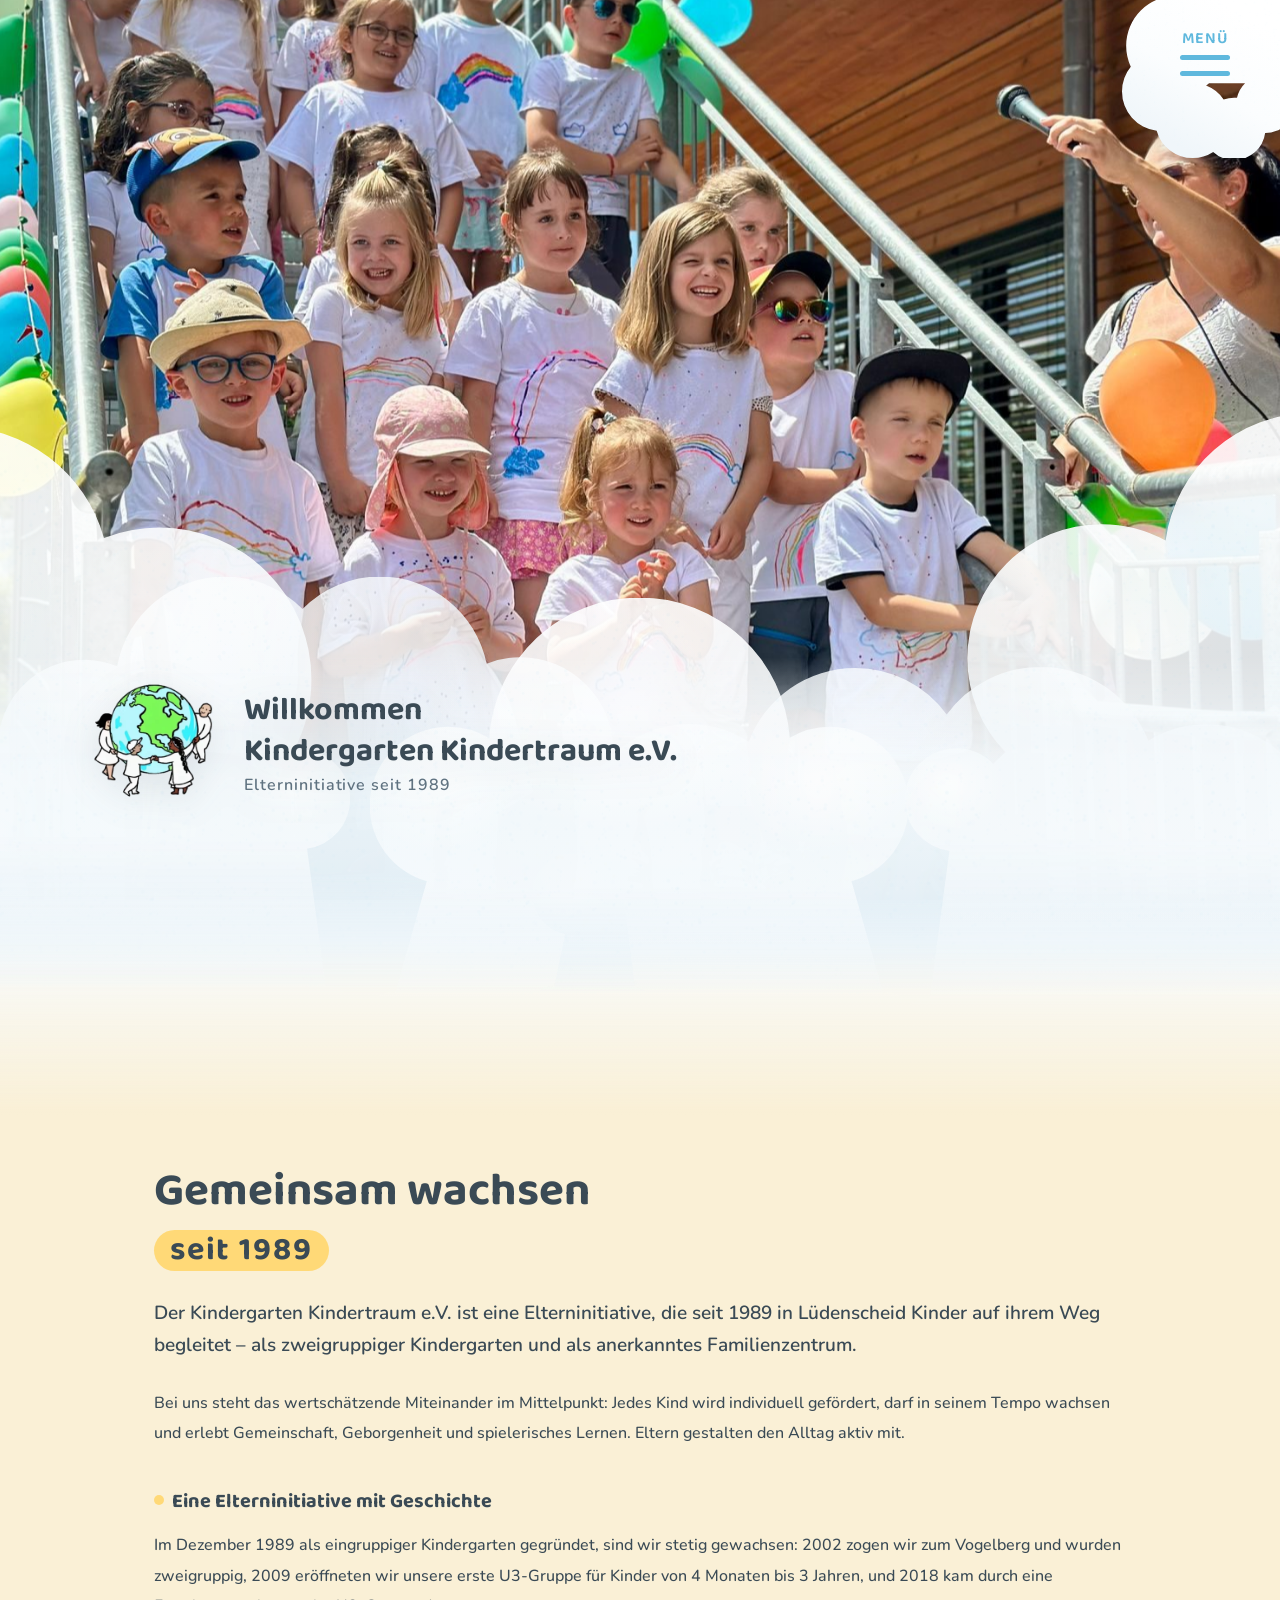
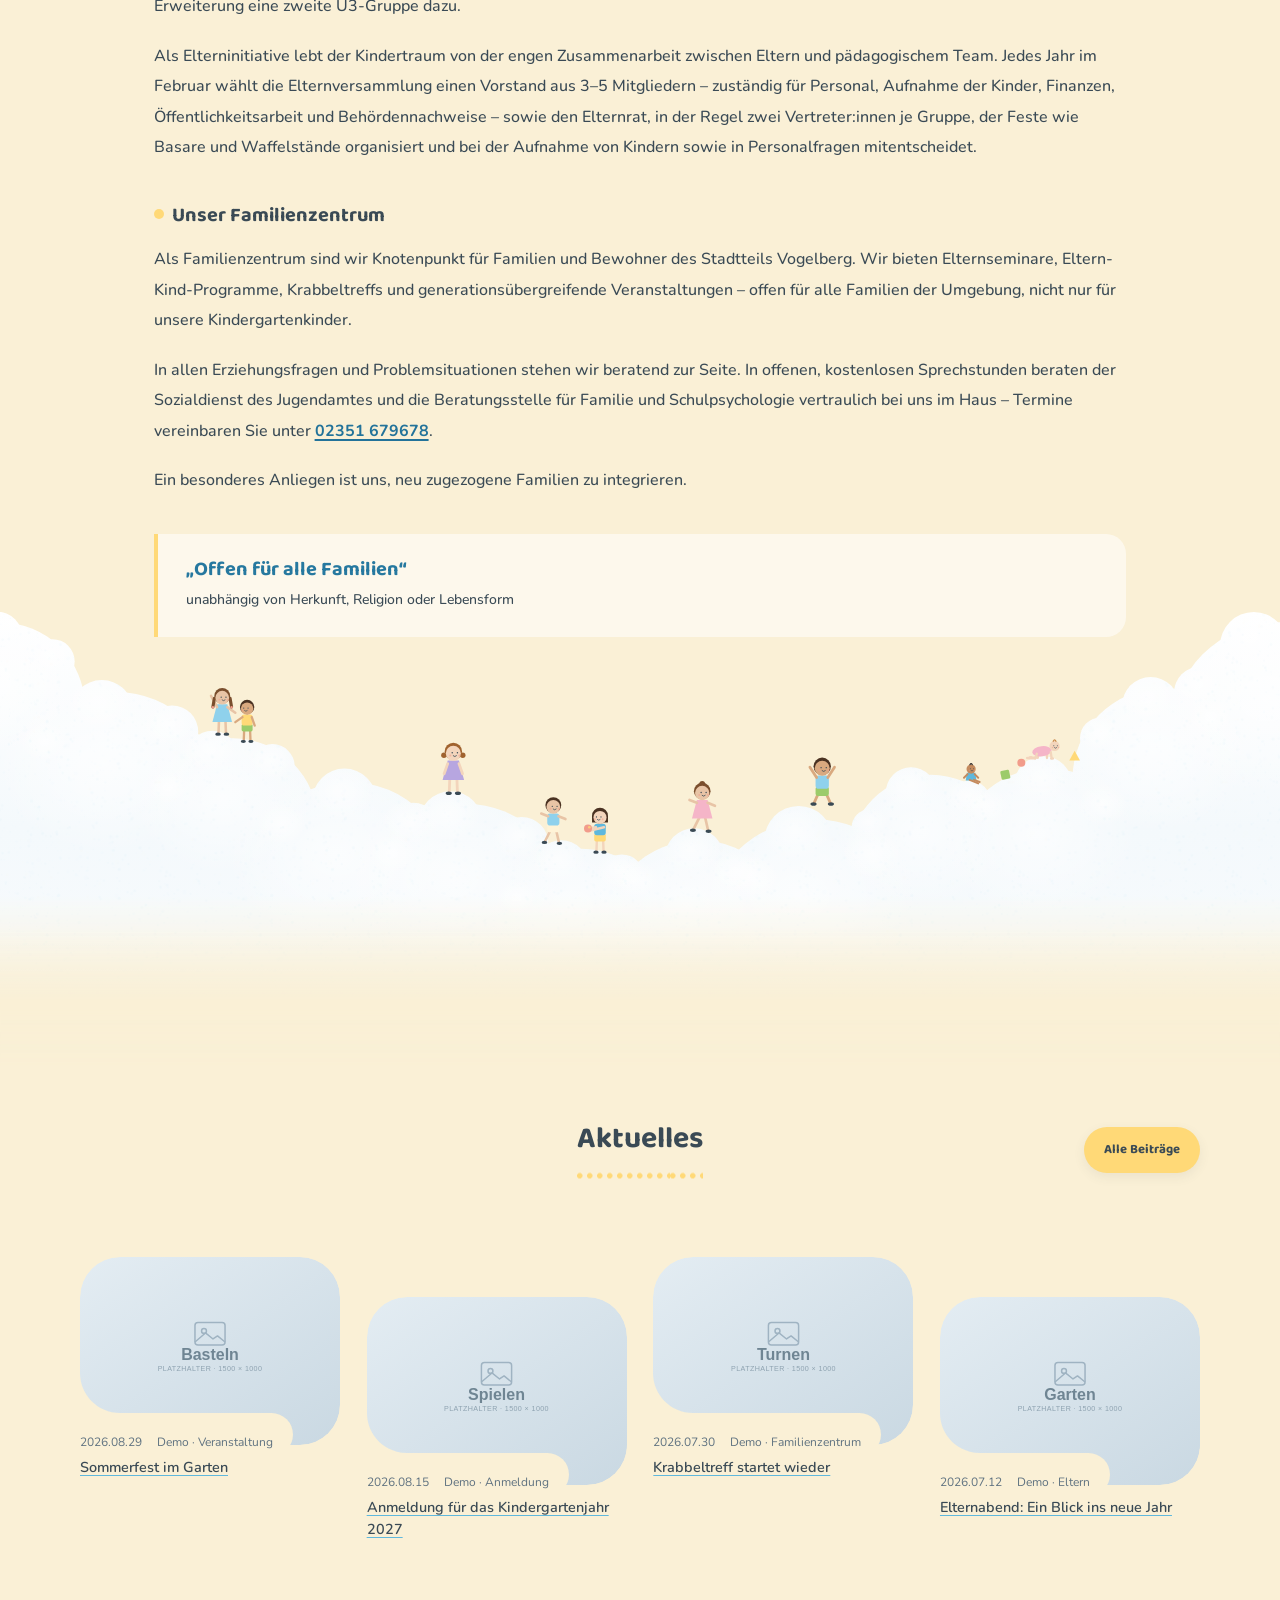
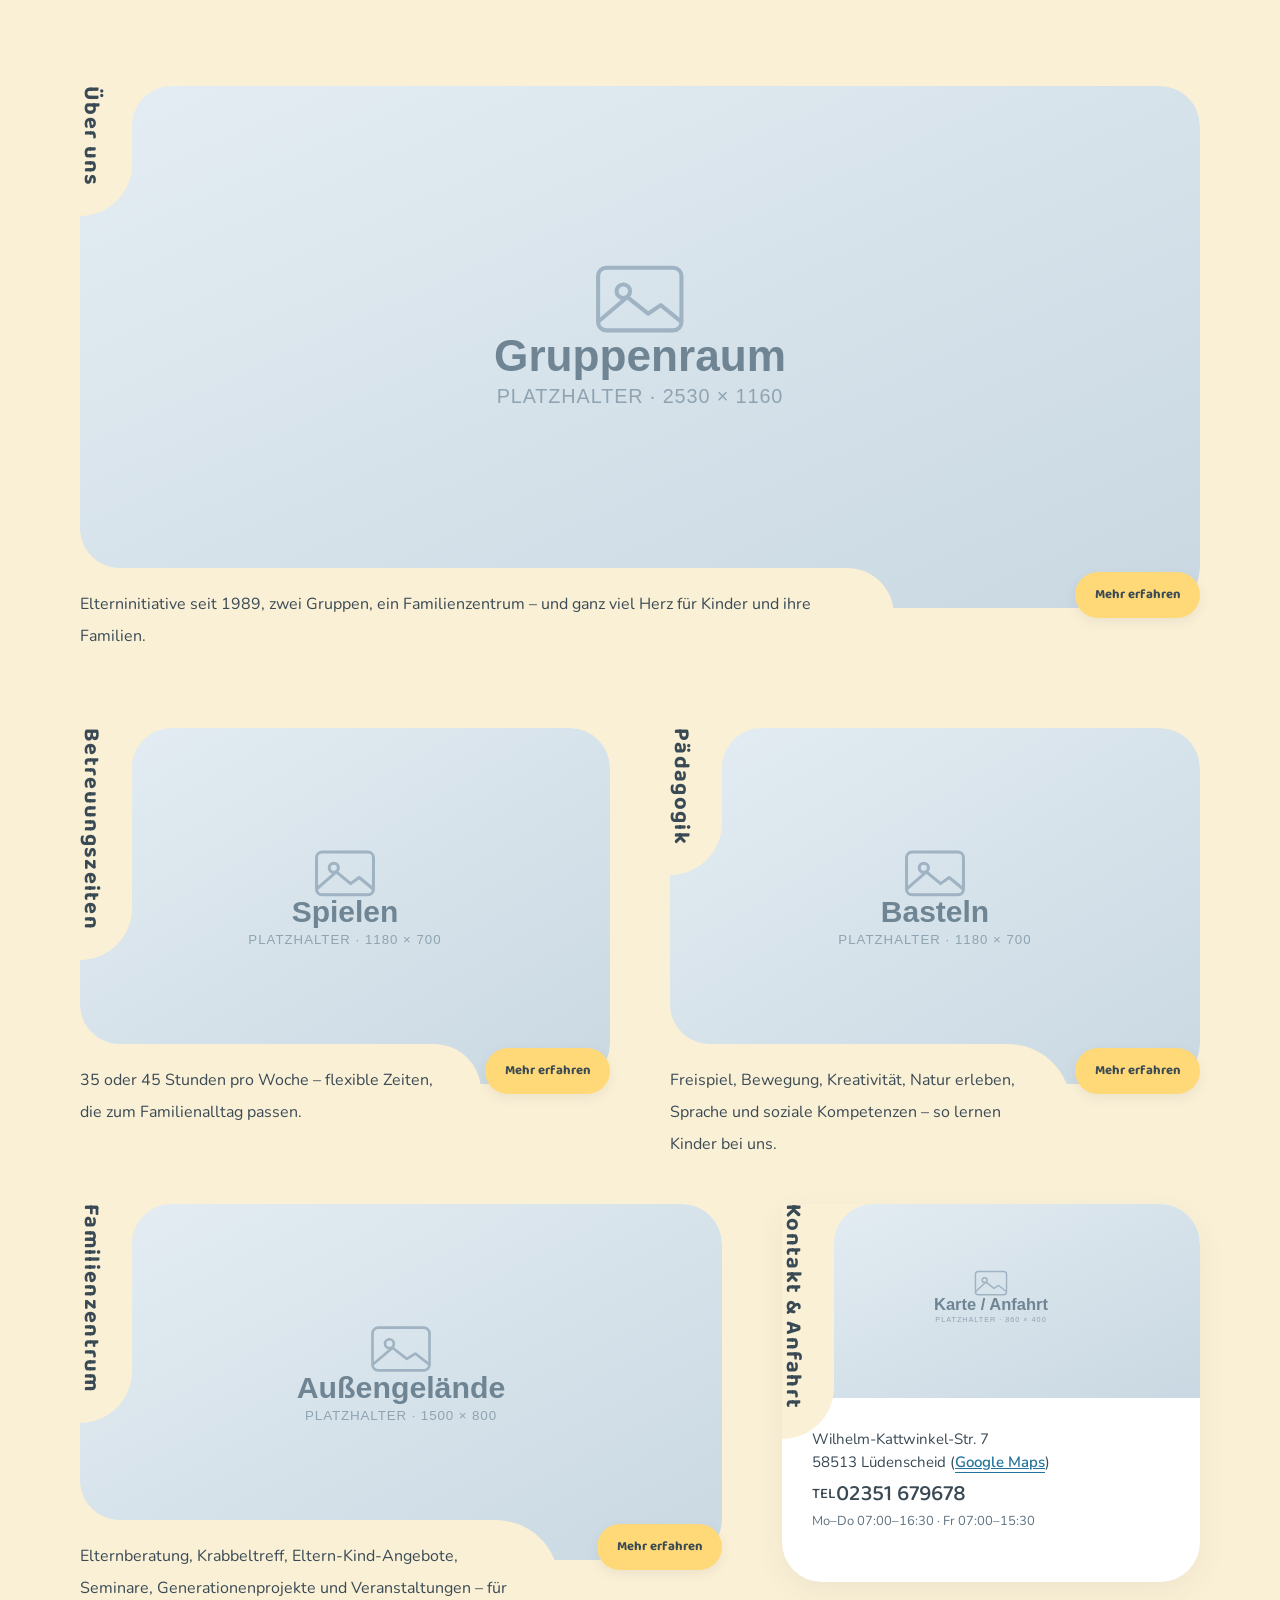
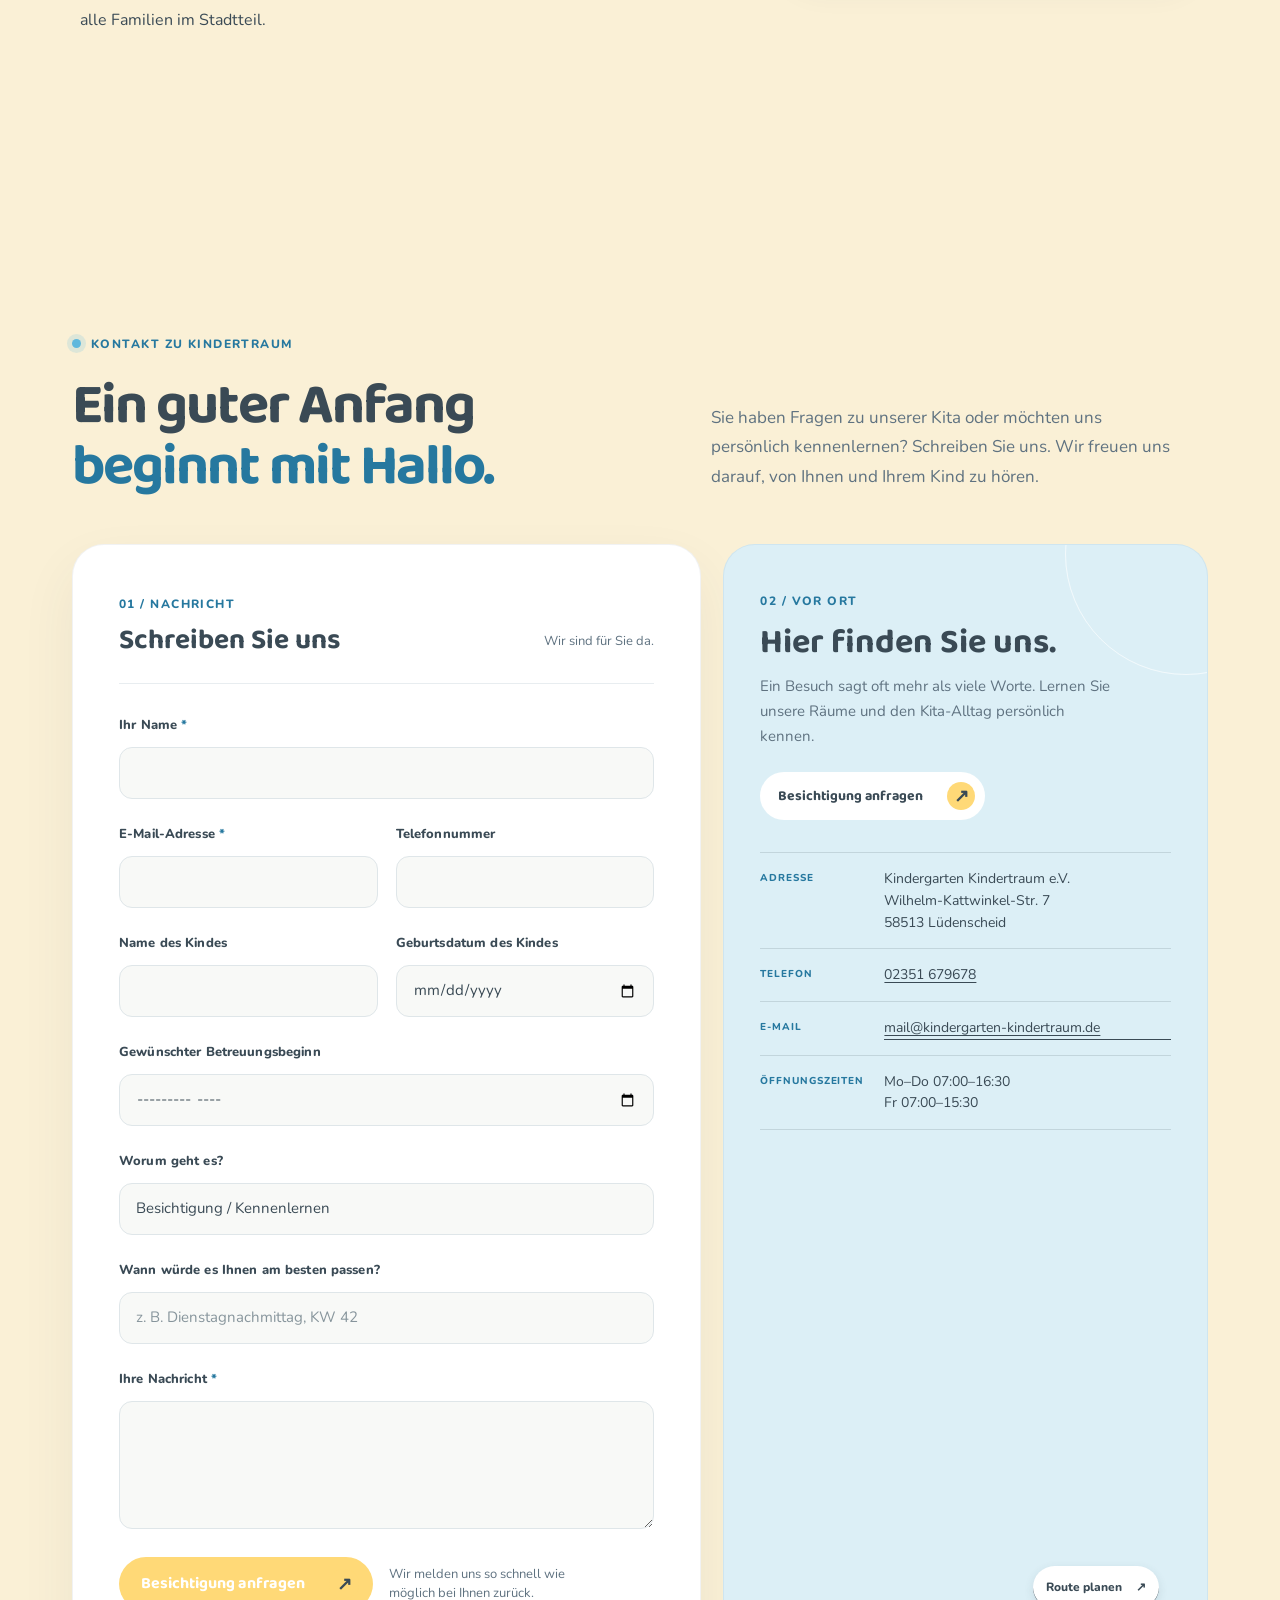
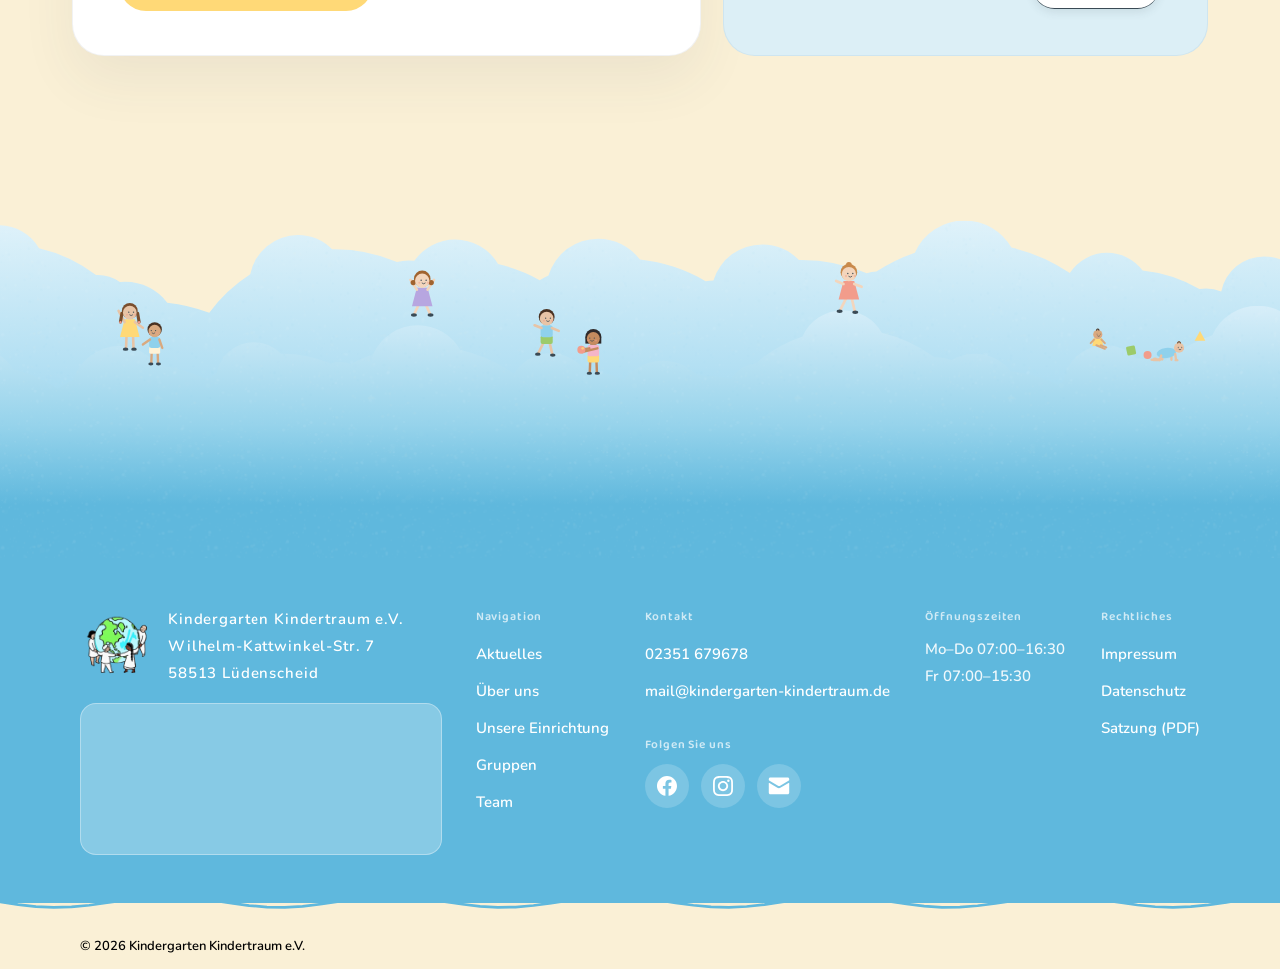
==== index.html @ 6c8d8805 "Vorschau aktualisieren: neue Seite "Gruppen" + Navigation Co-Authored-By: Claude Sonnet 5 <noreply@a" ====
<!DOCTYPE html>
<html lang="de">
<head prefix="og: http://ogp.me/ns#">
<meta charset="utf-8">

<title>Kindergarten Kindertraum e.V. | Familienzentrum in Lüdenscheid</title>

<meta name="viewport" content="width=device-width, minimum-scale=1, initial-scale=1">
<meta name="description" content="Familienzentrum und Elterninitiative in Lüdenscheid. Geborgen aufwachsen, gemeinsam lernen und spielerisch die Welt entdecken.">
<meta name="format-detection" content="telephone=no">

<meta property="og:title" content="Kindergarten Kindertraum e.V. | Familienzentrum in Lüdenscheid">
<meta property="og:site_name" content="Kindergarten Kindertraum e.V.">
<meta property="og:description" content="Familienzentrum und Elterninitiative in Lüdenscheid. Geborgen aufwachsen, gemeinsam lernen und spielerisch die Welt entdecken.">
<meta property="og:type" content="website">
<meta property="og:locale" content="de_DE">

<link rel="preconnect" href="https://fonts.googleapis.com">
<link rel="preconnect" href="https://fonts.gstatic.com" crossorigin>
<link href="https://fonts.googleapis.com/css2?family=Baloo+2:wght@500;600;700&family=Nunito:wght@400;600;700&display=swap" rel="stylesheet">

<link rel="icon" type="image/png" href="assets/img/logo-still.png">

<!-- Vorlagen-CSS unverändert (Layout, Grid, Breakpoints), danach die Kindertraum-Overrides -->
<link rel="stylesheet" type="text/css" media="all" href="assets/css/base.css">
<link rel="stylesheet" type="text/css" media="all" href="assets/css/page_home.css">
<link rel="stylesheet" type="text/css" media="all" href="assets/css/kindertraum.css">
<script src="assets/js/module_common.js"></script>
<script src="assets/js/page_home.js" defer></script>
<script src="assets/js/kindertraum.js" defer></script>

</head>

<body>

<!-- ============================================================ -->
<!-- HEADER / Overlay-Menü  (WP-Template-Part: header)             -->
<!-- ============================================================ -->
<header id="Gh" class="Gh">
	<div class="Gh--inner">
		<div class="Gh__nav">
			<div class="Gh__nav-inner">
				<nav class="g-nav">
					<p class="symbol anm">
						<a href="index.html">
							<img src="assets/img/logo-still.png" alt="Kindergarten Kindertraum e.V.">
						</a>
					</p>
					<ul class="g-nav__list main">
						<li class="g-nav__li anm">
							<a href="#news" class="g-nav__anchor">
								<span class="lbl">Aktuelles</span>
							</a>
						</li>
						<li class="g-nav__li anm">
							<a href="#message" class="g-nav__anchor">
								<span class="lbl">Über uns</span>
							</a>
						</li>
						<li class="g-nav__li anm">
							<a href="unsere-einrichtung.html" class="g-nav__anchor">
								<span class="lbl">Unsere Einrichtung</span>
							</a>
						</li>
						<li class="g-nav__li anm">
							<a href="gruppen.html" class="g-nav__anchor">
								<span class="lbl">Gruppen</span>
							</a>
						</li>
						<li class="g-nav__li anm">
							<a href="#message" class="g-nav__anchor">
								<span class="lbl">Familienzentrum</span>
							</a>
						</li>
						<li class="g-nav__li anm">
							<a href="team.html" class="g-nav__anchor">
								<span class="lbl">Team</span>
							</a>
						</li>
					</ul>
					<ul class="g-nav__list sub anm">
						<li class="g-nav__li">
							<a href="#homeMenu" class="g-nav__anchor">
								<span class="lbl">Kontakt</span>
							</a>
						</li>
						<li class="g-nav__li">
							<a href="#" class="g-nav__anchor">
								<span class="lbl">Datenschutz</span>
							</a>
						</li>
						<li class="g-nav__li">
							<a href="#" class="g-nav__anchor">
								<span class="lbl">Impressum</span>
							</a>
						</li>
						<li class="g-nav__li">
							<a href="https://kindergarten-kindertraum.de/wp-content/uploads/2018/04/Satzung-2015.pdf" target="_blank" rel="noopener" class="g-nav__anchor">
								<span class="lbl">Satzung</span>
							</a>
						</li>
					</ul>
				</nav>
			</div>
		</div>
	</div>
	<div class="site-subheader">
		<a href="index.html" class="site-subheader__anchor no-deco">
			<div class="logo-wrap" role="banner">
				<p class="site-name">
					<img src="assets/img/logo-still.png" alt="Kindergarten Kindertraum e.V.">
				</p>
			</div>
		</a>
	</div>
	<p class="menu__button">
		<a title="Menü" data-toggle-target="gh">
			<span class="menuButton__icon">
				<span class="btn__txt defaultTxt">Menü</span>
				<span class="btn__txt openTxt">Schließen</span>
				<span class="menuLineWrap">
					<span class="menu__line"></span>
				</span>
			</span>
		</a>
	</p>
	<div class="overlay_bk"></div>
</header>

<!-- ============================================================ -->
<!-- LOADER (nur Logo, weiches Fade – keine Buchstabenbilder)      -->
<!-- ============================================================ -->
<div class="loader-outer">
	<div class="loader">
		<div class="mark">
			<picture class="logo-motion"><source media="(prefers-reduced-motion: reduce)" srcset="assets/img/logo-still.png"><img src="assets/img/logo-animiert.webp" alt="" class="loader__logo"></picture>
		</div>
	</div>
</div>

<main id="main" class="main-wrapper" role="main">
	<div class="deco__tr"><img src="assets/img/clouds/cloud-small.svg" alt=""></div>
	<div class="deco__tl"><img src="assets/img/clouds/cloud-small.svg" alt=""></div>
	<div class="deco__ml"><img src="assets/img/clouds/cloud-small.svg" alt=""></div>
	<div class="main-contents">

		<!-- ============================================================ -->
		<!-- 1. HERO / Keyvisual  (WP-Template-Part: hero)                 -->
		<!-- ============================================================ -->
		<div id="kv" class="kv">
			<div class="kvContents">
				<div class="kvTxt"></div>
				<div id="kv__img" class="kv__img slideshow">
					<div class="img-reel">
						<div class="img-reel__item">
							<picture class="img-reel__item-inner">
								<img src="assets/img/hero/hero-1.jpg" alt="" class="img bg img-reel__item-bg" role="presentation">
							</picture>
						</div>
						<div class="img-reel__item">
							<picture class="img-reel__item-inner">
								<img src="assets/img/hero/hero-2.jpg" alt="" class="img bg img-reel__item-bg" role="presentation">
							</picture>
						</div>
						<div class="img-reel__item">
							<picture class="img-reel__item-inner">
								<img src="assets/img/hero/hero-3.jpg" alt="" class="img bg img-reel__item-bg" role="presentation">
							</picture>
						</div>
					</div>
				</div>
				<!-- Hügel-Layer der Vorlage → Wolken (identische Slots, identische Maße) -->
				<div id="mountain" class="mountain">
					<div class="mountain-behind">
						<img class="pcimg" src="assets/img/clouds/cloud-behind-pc.svg" alt="">
						<img class="spimg" src="assets/img/clouds/cloud-behind-sp.svg" alt="">
					</div>
					<div class="shinkansenWrap">
						<div class="shinkansenInner">
							<div id="shinkansen" class="shinkansen"></div>
							<div id="line" class="line"></div>
						</div>
					</div>
					<div class="mountain-front">
						<div class="mountain_frontWrap">
							<div class="birds">
								<!-- Schwalben im Vorlagen-Slot "birds": eigene SVGs im Illustrationsstil, 3 vorne + 2 weit hinten -->
								<span class="sw sw-1"><span class="sw__path"><svg class="sw__svg" viewBox="0 0 200 200" aria-hidden="true"><g class="sw__paint">
                                    <path class="sw__fill" d="M79 99 C58 96 39 86 14 69 Q29 96 55 108 Q31 119 14 139 C39 131 63 119 82 112 Z"/>
                                    <g class="sw__wing sw__wing--low"><path class="sw__fill" d="M115 101 C112 118 98 139 64 167 Q75 145 82 123 Q90 104 115 101 Z"/><path class="sw__feather" d="M104 113 Q89 140 70 158"/></g>
                                    <path class="sw__fill" d="M62 103 Q82 86 111 89 Q127 74 145 80 Q158 85 157 96 Q145 115 119 117 Q91 122 62 108 Z"/>
                                    <path class="sw__belly" d="M75 108 Q102 103 125 103 Q139 101 150 95 Q139 115 117 115 Q94 119 75 108 Z"/>
                                    <path class="sw__throat" d="M143 92 Q150 91 155 93 Q151 102 140 105 Q132 101 136 96 Z"/>
                                    <path class="sw__beak" d="M155 88 L176 94 L154 97 Q159 93 155 88 Z"/>
                                    <circle class="sw__eye-ring" cx="146" cy="87" r="4"/>
                                    <circle class="sw__eye" cx="146" cy="87" r="2.4"/>
                                    <circle class="sw__eye-light" cx="146.7" cy="86.3" r="0.9"/>
                                    <g class="sw__wing sw__wing--high"><path class="sw__fill" d="M116 96 C110 78 107 49 68 17 Q79 43 79 66 Q87 87 106 99 Z"/><path class="sw__wing-light" d="M110 91 Q96 77 89 59 Q84 36 73 23 Q102 46 110 72 Z"/><path class="sw__feather" d="M101 83 Q90 65 86 48"/></g>
                                </g></svg></span></span>
								<span class="sw sw-2"><span class="sw__path"><svg class="sw__svg" viewBox="0 0 200 200" aria-hidden="true"><g class="sw__paint">
                                    <path class="sw__fill" d="M79 99 C58 96 39 86 14 69 Q29 96 55 108 Q31 119 14 139 C39 131 63 119 82 112 Z"/>
                                    <g class="sw__wing sw__wing--low"><path class="sw__fill" d="M115 101 C112 118 98 139 64 167 Q75 145 82 123 Q90 104 115 101 Z"/><path class="sw__feather" d="M104 113 Q89 140 70 158"/></g>
                                    <path class="sw__fill" d="M62 103 Q82 86 111 89 Q127 74 145 80 Q158 85 157 96 Q145 115 119 117 Q91 122 62 108 Z"/>
                                    <path class="sw__belly" d="M75 108 Q102 103 125 103 Q139 101 150 95 Q139 115 117 115 Q94 119 75 108 Z"/>
                                    <path class="sw__throat" d="M143 92 Q150 91 155 93 Q151 102 140 105 Q132 101 136 96 Z"/>
                                    <path class="sw__beak" d="M155 88 L176 94 L154 97 Q159 93 155 88 Z"/>
                                    <circle class="sw__eye-ring" cx="146" cy="87" r="4"/>
                                    <circle class="sw__eye" cx="146" cy="87" r="2.4"/>
                                    <circle class="sw__eye-light" cx="146.7" cy="86.3" r="0.9"/>
                                    <g class="sw__wing sw__wing--high"><path class="sw__fill" d="M116 96 C110 78 107 49 68 17 Q79 43 79 66 Q87 87 106 99 Z"/><path class="sw__wing-light" d="M110 91 Q96 77 89 59 Q84 36 73 23 Q102 46 110 72 Z"/><path class="sw__feather" d="M101 83 Q90 65 86 48"/></g>
                                </g></svg></span></span>
								<span class="sw sw-3"><span class="sw__path"><svg class="sw__svg" viewBox="0 0 200 200" aria-hidden="true"><g class="sw__paint">
                                    <path class="sw__fill" d="M79 99 C58 96 39 86 14 69 Q29 96 55 108 Q31 119 14 139 C39 131 63 119 82 112 Z"/>
                                    <g class="sw__wing sw__wing--low"><path class="sw__fill" d="M115 101 C112 118 98 139 64 167 Q75 145 82 123 Q90 104 115 101 Z"/><path class="sw__feather" d="M104 113 Q89 140 70 158"/></g>
                                    <path class="sw__fill" d="M62 103 Q82 86 111 89 Q127 74 145 80 Q158 85 157 96 Q145 115 119 117 Q91 122 62 108 Z"/>
                                    <path class="sw__belly" d="M75 108 Q102 103 125 103 Q139 101 150 95 Q139 115 117 115 Q94 119 75 108 Z"/>
                                    <path class="sw__throat" d="M143 92 Q150 91 155 93 Q151 102 140 105 Q132 101 136 96 Z"/>
                                    <path class="sw__beak" d="M155 88 L176 94 L154 97 Q159 93 155 88 Z"/>
                                    <circle class="sw__eye-ring" cx="146" cy="87" r="4"/>
                                    <circle class="sw__eye" cx="146" cy="87" r="2.4"/>
                                    <circle class="sw__eye-light" cx="146.7" cy="86.3" r="0.9"/>
                                    <g class="sw__wing sw__wing--high"><path class="sw__fill" d="M116 96 C110 78 107 49 68 17 Q79 43 79 66 Q87 87 106 99 Z"/><path class="sw__wing-light" d="M110 91 Q96 77 89 59 Q84 36 73 23 Q102 46 110 72 Z"/><path class="sw__feather" d="M101 83 Q90 65 86 48"/></g>
                                </g></svg></span></span>
								<span class="sw sw-far sw-4"><span class="sw__path"><svg class="sw__svg" viewBox="0 0 200 200" aria-hidden="true"><g class="sw__paint">
                                    <path class="sw__fill" d="M79 99 C58 96 39 86 14 69 Q29 96 55 108 Q31 119 14 139 C39 131 63 119 82 112 Z"/>
                                    <g class="sw__wing sw__wing--low"><path class="sw__fill" d="M115 101 C112 118 98 139 64 167 Q75 145 82 123 Q90 104 115 101 Z"/><path class="sw__feather" d="M104 113 Q89 140 70 158"/></g>
                                    <path class="sw__fill" d="M62 103 Q82 86 111 89 Q127 74 145 80 Q158 85 157 96 Q145 115 119 117 Q91 122 62 108 Z"/>
                                    <path class="sw__belly" d="M75 108 Q102 103 125 103 Q139 101 150 95 Q139 115 117 115 Q94 119 75 108 Z"/>
                                    <path class="sw__throat" d="M143 92 Q150 91 155 93 Q151 102 140 105 Q132 101 136 96 Z"/>
                                    <path class="sw__beak" d="M155 88 L176 94 L154 97 Q159 93 155 88 Z"/>
                                    <circle class="sw__eye-ring" cx="146" cy="87" r="4"/>
                                    <circle class="sw__eye" cx="146" cy="87" r="2.4"/>
                                    <circle class="sw__eye-light" cx="146.7" cy="86.3" r="0.9"/>
                                    <g class="sw__wing sw__wing--high"><path class="sw__fill" d="M116 96 C110 78 107 49 68 17 Q79 43 79 66 Q87 87 106 99 Z"/><path class="sw__wing-light" d="M110 91 Q96 77 89 59 Q84 36 73 23 Q102 46 110 72 Z"/><path class="sw__feather" d="M101 83 Q90 65 86 48"/></g>
                                </g></svg></span></span>
								<span class="sw sw-far sw-5"><span class="sw__path"><svg class="sw__svg" viewBox="0 0 200 200" aria-hidden="true"><g class="sw__paint">
                                    <path class="sw__fill" d="M79 99 C58 96 39 86 14 69 Q29 96 55 108 Q31 119 14 139 C39 131 63 119 82 112 Z"/>
                                    <g class="sw__wing sw__wing--low"><path class="sw__fill" d="M115 101 C112 118 98 139 64 167 Q75 145 82 123 Q90 104 115 101 Z"/><path class="sw__feather" d="M104 113 Q89 140 70 158"/></g>
                                    <path class="sw__fill" d="M62 103 Q82 86 111 89 Q127 74 145 80 Q158 85 157 96 Q145 115 119 117 Q91 122 62 108 Z"/>
                                    <path class="sw__belly" d="M75 108 Q102 103 125 103 Q139 101 150 95 Q139 115 117 115 Q94 119 75 108 Z"/>
                                    <path class="sw__throat" d="M143 92 Q150 91 155 93 Q151 102 140 105 Q132 101 136 96 Z"/>
                                    <path class="sw__beak" d="M155 88 L176 94 L154 97 Q159 93 155 88 Z"/>
                                    <circle class="sw__eye-ring" cx="146" cy="87" r="4"/>
                                    <circle class="sw__eye" cx="146" cy="87" r="2.4"/>
                                    <circle class="sw__eye-light" cx="146.7" cy="86.3" r="0.9"/>
                                    <g class="sw__wing sw__wing--high"><path class="sw__fill" d="M116 96 C110 78 107 49 68 17 Q79 43 79 66 Q87 87 106 99 Z"/><path class="sw__wing-light" d="M110 91 Q96 77 89 59 Q84 36 73 23 Q102 46 110 72 Z"/><path class="sw__feather" d="M101 83 Q90 65 86 48"/></g>
                                </g></svg></span></span>
							</div>
							<div class="mountain--frontLeft">
								<img src="assets/img/clouds/cloud-front-left.svg" alt="">
							</div>
							<div class="mountain--frontBlock">
								<div class="kvLogo">
									<picture class="logo-motion"><source media="(prefers-reduced-motion: reduce)" srcset="assets/img/logo-still.png"><img src="assets/img/logo-animiert.webp" alt=""></picture>
									<span class="kvLogo__txt">
										<span class="kvLogo__welcome">Willkommen</span>
										<span class="kvLogo__name">Kindergarten Kindertraum e.V.</span>
										<span class="kvLogo__sub">Elterninitiative seit 1989</span>
									</span>
								</div>
								<div class="mountain-frontImg">
									<img src="assets/img/clouds/cloud-front.svg" alt="">
								</div>
							</div>
							<div class="mountain--frontRight">
								<img src="assets/img/clouds/cloud-front-right.svg" alt="">
							</div>
						</div>
					</div>
				</div>
				<div class="kv-enTxt"></div>
			</div>
		</div>

		<div class="content">

			<!-- ============================================================ -->
			<!-- 2. ÜBER UNS / Botschaft  (WP-Template-Part: message)           -->
			<!-- ============================================================ -->
			<div id="message" class="message">
				<div class="msgContents">
					<figure class="msgImg">
						<h2 class="msgImg__ttl"><span class="msgImg__line">Gemeinsam wachsen</span><span class="msgImg__line -accent">seit 1989</span></h2>
					</figure>
					<div class="megTxtWrap">
						<p class="msgTxt msgTxt--lead">Der Kindergarten Kindertraum e.V. ist eine Elterninitiative, die seit 1989 in Lüdenscheid Kinder auf ihrem Weg begleitet – als zweigruppiger Kindergarten und als anerkanntes Familienzentrum.</p>
						<p class="msgTxt">Bei uns steht das wertschätzende Miteinander im Mittelpunkt: Jedes Kind wird individuell gefördert, darf in seinem Tempo wachsen und erlebt Gemeinschaft, Geborgenheit und spielerisches Lernen. Eltern gestalten den Alltag aktiv mit.</p>
						<h3 class="msgSub">Eine Elterninitiative mit Geschichte</h3>
						<p class="msgTxt">Im Dezember 1989 als eingruppiger Kindergarten gegründet, sind wir stetig gewachsen: 2002 zogen wir zum Vogelberg und wurden zweigruppig, 2009 eröffneten wir unsere erste U3-Gruppe für Kinder von 4 Monaten bis 3 Jahren, und 2018 kam durch eine Erweiterung eine zweite U3-Gruppe dazu.</p>
						<p class="msgTxt">Als Elterninitiative lebt der Kindertraum von der engen Zusammenarbeit zwischen Eltern und pädagogischem Team. Jedes Jahr im Februar wählt die Elternversammlung einen Vorstand aus 3–5 Mitgliedern – zuständig für Personal, Aufnahme der Kinder, Finanzen, Öffentlichkeitsarbeit und Behördennachweise – sowie den Elternrat, in der Regel zwei Vertreter:innen je Gruppe, der Feste wie Basare und Waffelstände organisiert und bei der Aufnahme von Kindern sowie in Personalfragen mitentscheidet.</p>
						<h3 class="msgSub">Unser Familienzentrum</h3>
						<p class="msgTxt">Als Familienzentrum sind wir Knotenpunkt für Familien und Bewohner des Stadtteils Vogelberg. Wir bieten Elternseminare, Eltern-Kind-Programme, Krabbeltreffs und generationsübergreifende Veranstaltungen – offen für alle Familien der Umgebung, nicht nur für unsere Kindergartenkinder.</p>
						<p class="msgTxt">In allen Erziehungsfragen und Problemsituationen stehen wir beratend zur Seite. In offenen, kostenlosen Sprechstunden beraten der Sozialdienst des Jugendamtes und die Beratungsstelle für Familie und Schulpsychologie vertraulich bei uns im Haus – Termine vereinbaren Sie unter <a href="tel:+492351679678" class="msgTxt__link">02351 679678</a>.</p>
						<p class="msgTxt">Ein besonderes Anliegen ist uns, neu zugezogene Familien zu integrieren.</p>
						<p class="msgQuote"><strong>„Offen für alle Familien“</strong><span class="msgQuote__sub">unabhängig von Herkunft, Religion oder Lebensform</span></p>
					</div>
				</div>
				<div class="ms_frame-bottom">
					<img src="assets/img/clouds/cloud-ms-bottom.svg" alt="">
				</div>
			</div>

			<!-- ============================================================ -->
			<!-- 3. AKTUELLES  (WP-Template-Part: news, 4 Karten)              -->
			<!-- Demo-Inhalte – werden später durch echte Beiträge ersetzt.    -->
			<!-- ============================================================ -->
			<div id="news" class="news c-section--s">
				<div class="newsContents w-state">
					<div class="titleContents">
						<h2 class="contents__ttl h-ut">
							<span class="contents__ttl-txt">Aktuelles</span>
						</h2>
						<div class="moreWrap">
							<a href="#" class="more__anchor">Alle Beiträge</a>
						</div>
					</div>
					<ul class="newsList">
						<li class="newsList__item">
							<a href="#" class="article__anchor">
								<figure class="article__img">
									<img width="1500" height="1000" src="assets/img/placeholder/news-basteln.svg" class="ofi wp-post-image" alt="" decoding="async" loading="lazy">
								</figure>
								<div class="article__info">
									<div class="articleInfo__block">
										<p class="article__meta-date">2026.08.29</p>
										<p class="article__meta-cat">
											Demo · Veranstaltung
										</p>
									</div>
									<h2 class="article__ttl">Sommerfest im Garten</h2>
								</div>
							</a>
						</li>
						<li class="newsList__item">
							<a href="#" class="article__anchor">
								<figure class="article__img">
									<img width="1500" height="1000" src="assets/img/placeholder/news-spielen.svg" class="ofi wp-post-image" alt="" decoding="async" loading="lazy">
								</figure>
								<div class="article__info">
									<div class="articleInfo__block">
										<p class="article__meta-date">2026.08.15</p>
										<p class="article__meta-cat">
											Demo · Anmeldung
										</p>
									</div>
									<h2 class="article__ttl">Anmeldung für das Kindergartenjahr 2027</h2>
								</div>
							</a>
						</li>
						<li class="newsList__item">
							<a href="#" class="article__anchor">
								<figure class="article__img">
									<img width="1500" height="1000" src="assets/img/placeholder/news-turnen.svg" class="ofi wp-post-image" alt="" decoding="async" loading="lazy">
								</figure>
								<div class="article__info">
									<div class="articleInfo__block">
										<p class="article__meta-date">2026.07.30</p>
										<p class="article__meta-cat">
											Demo · Familienzentrum
										</p>
									</div>
									<h2 class="article__ttl">Krabbeltreff startet wieder</h2>
								</div>
							</a>
						</li>
						<li class="newsList__item">
							<a href="#" class="article__anchor">
								<figure class="article__img">
									<img width="1500" height="1000" src="assets/img/placeholder/news-garten.svg" class="ofi wp-post-image" alt="" decoding="async" loading="lazy">
								</figure>
								<div class="article__info">
									<div class="articleInfo__block">
										<p class="article__meta-date">2026.07.12</p>
										<p class="article__meta-cat">
											Demo · Eltern
										</p>
									</div>
									<h2 class="article__ttl">Elternabend: Ein Blick ins neue Jahr</h2>
								</div>
							</a>
						</li>
					</ul>
				</div>
			</div>

			<!-- ============================================================ -->
			<!-- 4. MENÜ-KACHELN  (WP-Template-Part: home-menu, 5 Karten)      -->
			<!-- ============================================================ -->
			<div id="homeMenu" class="homeMenu c-section--m">
				<div class="menuContents w-state">
					<div class="menu--about menuBlock">
						<a href="unsere-einrichtung.html" class="homeMenu__anchor">
							<h2 class="contents__ttl t vertical">
								<span class="contents__ttl-txt">Über uns</span>
							</h2>
							<div class="menuFigure">
								<figure>
									<img src="assets/img/placeholder/menu-gruppenraum.svg" class="ofi" alt="">
								</figure>
								<div class="moreWrap">
									<p class="more__anchor">Mehr erfahren</p>
								</div>
							</div>
						</a>
						<p class="menu__txt">Elterninitiative seit 1989, zwei Gruppen, ein Familienzentrum – und ganz viel Herz für Kinder und ihre Familien.</p>
					</div>
					<div class="menu--schedule menuBlock">
						<a href="#" class="homeMenu__anchor">
							<h2 class="contents__ttl t vertical">
								<span class="contents__ttl-txt">Betreuungszeiten</span>
							</h2>
							<div class="menuFigure">
								<figure>
									<img src="assets/img/placeholder/menu-spielen.svg" class="ofi" alt="">
								</figure>
								<div class="moreWrap">
									<p class="more__anchor">Mehr erfahren</p>
								</div>
							</div>
						</a>
						<p class="menu__txt">35 oder 45 Stunden pro Woche – flexible Zeiten, die zum Familienalltag passen.</p>
					</div>
					<div class="menu--feature menuBlock">
						<a href="#" class="homeMenu__anchor">
							<h2 class="contents__ttl t vertical">
								<span class="contents__ttl-txt">Pädagogik</span>
							</h2>
							<div class="menuFigure">
								<figure>
									<img src="assets/img/placeholder/menu-basteln.svg" class="ofi" alt="">
								</figure>
								<div class="moreWrap">
									<p class="more__anchor">Mehr erfahren</p>
								</div>
							</div>
						</a>
						<p class="menu__txt">Freispiel, Bewegung, Kreativität, Natur erleben, Sprache und soziale Kompetenzen – so lernen Kinder bei uns.</p>
					</div>
					<div class="menu--recruit menuBlock">
						<a href="#message" class="homeMenu__anchor">
							<h2 class="contents__ttl t vertical">
								<span class="contents__ttl-txt">Familienzentrum</span>
							</h2>
							<div class="menuFigure">
								<figure>
									<img src="assets/img/placeholder/menu-aussengelaende.svg" class="ofi" alt="">
								</figure>
								<div class="moreWrap">
									<p class="more__anchor">Mehr erfahren</p>
								</div>
							</div>
						</a>
						<p class="menu__txt">Elternberatung, Krabbeltreff, Eltern-Kind-Angebote, Seminare, Generationenprojekte und Veranstaltungen – für alle Familien im Stadtteil.</p>
					</div>
					<div class="menu--access menuBlock">
						<h2 class="contents__ttl t vertical">
							<span class="contents__ttl-txt">Kontakt &amp; Anfahrt</span>
						</h2>
						<div class="accessContents">
							<div class="menuFigure">
								<a href="#" class="homeMenu__anchor">
									<figure>
										<img src="assets/img/placeholder/menu-karte.svg" class="ofi" alt="">
									</figure>
								</a>
							</div>
							<div class="menuAccess__txt">
								<p class="address__txt">Wilhelm-Kattwinkel-Str. 7<br class="pc">58513 Lüdenscheid (<a href="#" class="map__anchor">Google Maps</a>)</p>
								<div class="telWrap">
									<dl class="telNum">
										<dt class="tel__label">TEL</dt>
										<dd class="tel__data">02351 679678</dd>
									</dl>
									<p class="supply color--secondary">Mo–Do 07:00–16:30 · Fr 07:00–15:30</p>
								</div>
							</div>
						</div>
					</div>
				</div>

				<!-- ============================================================ -->
				<!-- 5. KONTAKT  (WP-Template-Part: contact)                       -->
				<!-- ============================================================ -->
				<div id="kontakt" class="kontakt c-section--m">
					<div class="kontaktContents w-state">
						<div class="kontakt__header">
							<div>
								<p class="kontakt__eyebrow"><span aria-hidden="true"></span> Kontakt zu Kindertraum</p>
								<h2 class="kontakt__title">Ein guter Anfang<br><em>beginnt mit Hallo.</em></h2>
							</div>
							<p class="kontakt__intro">Sie haben Fragen zu unserer Kita oder möchten uns persönlich kennenlernen? Schreiben Sie uns. Wir freuen uns darauf, von Ihnen und Ihrem Kind zu hören.</p>
						</div>

						<div class="kontakt__grid">
							<div class="kontakt-card kontakt__formCol">
								<div class="kontakt__card-heading">
									<div><span class="kontakt__step">01 / NACHRICHT</span><h3>Schreiben Sie uns</h3></div>
									<p>Wir sind für Sie da.</p>
								</div>
								<form class="kontakt-form" novalidate>
									<div class="kontakt-form__row">
										<label class="kontakt-form__field">
											<span class="kontakt-form__label">Ihr Name <span aria-hidden="true">*</span></span>
											<input type="text" name="parent_name" autocomplete="name" required>
										</label>
									</div>
									<div class="kontakt-form__row kontakt-form__row--split">
										<label class="kontakt-form__field">
											<span class="kontakt-form__label">E-Mail-Adresse <span aria-hidden="true">*</span></span>
											<input type="email" name="email" autocomplete="email" required>
										</label>
										<label class="kontakt-form__field">
											<span class="kontakt-form__label">Telefonnummer</span>
											<input type="tel" name="phone" autocomplete="tel">
										</label>
									</div>
									<div class="kontakt-form__row kontakt-form__row--split">
										<label class="kontakt-form__field">
											<span class="kontakt-form__label">Name des Kindes</span>
											<input type="text" name="child_name">
										</label>
										<label class="kontakt-form__field">
											<span class="kontakt-form__label">Geburtsdatum des Kindes</span>
											<input type="date" name="child_birthdate">
										</label>
									</div>
									<div class="kontakt-form__row">
										<label class="kontakt-form__field">
											<span class="kontakt-form__label">Gewünschter Betreuungsbeginn</span>
											<input type="month" name="care_start">
										</label>
									</div>
									<div class="kontakt-form__row">
										<label class="kontakt-form__field">
											<span class="kontakt-form__label">Worum geht es?</span>
											<select name="request_type" id="kontaktRequestType">
												<option value="besichtigung">Besichtigung / Kennenlernen</option>
												<option value="platz">Frage zu einem Betreuungsplatz</option>
												<option value="anmeldung">Anmeldung / Warteliste</option>
												<option value="allgemein">Allgemeine Frage</option>
												<option value="sonstiges">Sonstiges</option>
											</select>
										</label>
									</div>
									<div class="kontakt-form__row kontakt-form__conditional" id="kontaktVisitField">
										<label class="kontakt-form__field">
											<span class="kontakt-form__label">Wann würde es Ihnen am besten passen?</span>
											<input type="text" name="visit_date" placeholder="z. B. Dienstagnachmittag, KW 42">
										</label>
									</div>
									<div class="kontakt-form__row">
										<label class="kontakt-form__field">
											<span class="kontakt-form__label">Ihre Nachricht <span aria-hidden="true">*</span></span>
											<textarea name="message" rows="4" required></textarea>
										</label>
									</div>
									<div class="kontakt-form__row kontakt-form__actions">
										<button type="submit" class="kontakt-form__submit" id="kontaktSubmitBtn"><span class="kontakt-form__submit-label">Nachricht senden</span><span aria-hidden="true">↗</span></button>
										<p class="kontakt-form__hint">Wir melden uns so schnell wie möglich bei Ihnen zurück.</p>
									</div>
									<p class="kontakt-form__success" hidden>Vielen Dank für Ihre Nachricht! Wir freuen uns darauf, Sie und Ihr Kind kennenzulernen und melden uns bald bei Ihnen.</p>
								</form>
							</div>

							<div class="kontakt-card kontakt__infoCol">
								<span class="kontakt__step">02 / VOR ORT</span>
								<h3 class="kontakt__info-title">Hier finden Sie uns.</h3>
								<p class="kontakt__info-intro">Ein Besuch sagt oft mehr als viele Worte. Lernen Sie unsere Räume und den Kita-Alltag persönlich kennen.</p>
								<a href="#kontakt" class="kontakt__visit-btn" id="kontaktVisitCta">Besichtigung anfragen <span aria-hidden="true">↗</span></a>
								<div class="kontakt__details">
									<div class="kontakt__detail"><span class="kontakt__detail-label">Adresse</span><address>Kindergarten Kindertraum e.V.<br>Wilhelm-Kattwinkel-Str. 7<br>58513 Lüdenscheid</address></div>
									<div class="kontakt__detail"><span class="kontakt__detail-label">Telefon</span><a href="tel:+492351679678">02351 679678</a></div>
									<div class="kontakt__detail"><span class="kontakt__detail-label">E-Mail</span><a href="mailto:mail@kindergarten-kindertraum.de">mail@kindergarten-kindertraum.de</a></div>
									<div class="kontakt__detail"><span class="kontakt__detail-label">Öffnungszeiten</span><span>Mo–Do 07:00–16:30<br>Fr 07:00–15:30</span></div>
								</div>
								<div class="kontakt__map-wrap">
									<!-- Google-Maps-Einbettung vor Live-Schaltung an die Cookie-/Consent-Lösung koppeln. -->
									<iframe class="kontakt__map-frame" src="https://www.google.com/maps?q=Wilhelm-Kattwinkel-Str.+7,+58513+L%C3%BCdenscheid&amp;hl=de&amp;z=16&amp;output=embed" title="Karte: Kindergarten Kindertraum e.V., Wilhelm-Kattwinkel-Str. 7, 58513 Lüdenscheid" loading="lazy" referrerpolicy="no-referrer-when-downgrade" allowfullscreen></iframe>
									<a class="kontakt__map-link" href="https://www.google.com/maps/search/?api=1&amp;query=Wilhelm-Kattwinkel-Str.+7%2C+58513+L%C3%BCdenscheid" target="_blank" rel="noopener noreferrer">Route planen <span aria-hidden="true">↗</span></a>
								</div>
							</div>
						</div>
					</div>
				</div>
			</div>

		</div>
	</div>
</main>

<!-- ============================================================ -->
<!-- 5. FOOTER  (WP-Template-Part: footer)                          -->
<!-- ============================================================ -->
<footer id="Gf" class="Gf">
	<figure class="ftr-illust">
		<img src="assets/img/clouds/cloud-footer.svg" alt="">
	</figure>
	<div class="Gf__inner Gf__other w-state">
		<!-- Spalte 1: Kontakt (Logo + Adresse als Einheit, Öffnungszeiten, dezente Karte) -->
		<div class="Gf__layoutblock Gf__contact">
			<div class="Gf__identity">
				<a href="index.html" class="Gf-logo__anchor Gf-logo">
					<img src="assets/img/logo-still.png" alt="Kindergarten Kindertraum e.V.">
				</a>
				<div class="Gf__address-tbl"><p class="Gf__address-tbl__des">Kindergarten Kindertraum e.V.<br>Wilhelm-Kattwinkel-Str. 7<br>58513 Lüdenscheid</p></div>
			</div>
			<div class="Gf__map">
				<!-- Hinweis: Google-Maps-Einbettung lädt Daten von Google – vor Live-Schaltung an die Cookie-/Consent-Lösung koppeln. -->
				<iframe class="Gf__map-frame" src="https://www.google.com/maps?q=Wilhelm-Kattwinkel-Str.+7,+58513+L%C3%BCdenscheid&amp;hl=de&amp;z=16&amp;output=embed" title="Karte: Kindergarten Kindertraum e.V., Wilhelm-Kattwinkel-Str. 7, 58513 Lüdenscheid" loading="lazy" referrerpolicy="no-referrer-when-downgrade" allowfullscreen></iframe>
			</div>
		</div>
		<!-- Spalte 2: Navigation -->
		<div class="Gf__layoutblock Gf__nav">
			<p class="Gf__section-ttl">Navigation</p>
			<ul class="Gf__nav__list">
				<li class="Gf__nav__item"><a href="#news" class="Gf__nav__anchor"><span class="lbl">Aktuelles</span></a></li>
				<li class="Gf__nav__item"><a href="#message" class="Gf__nav__anchor"><span class="lbl">Über uns</span></a></li>
				<li class="Gf__nav__item"><a href="unsere-einrichtung.html" class="Gf__nav__anchor"><span class="lbl">Unsere Einrichtung</span></a></li>
				<li class="Gf__nav__item"><a href="gruppen.html" class="Gf__nav__anchor"><span class="lbl">Gruppen</span></a></li>
				<li class="Gf__nav__item"><a href="team.html" class="Gf__nav__anchor"><span class="lbl">Team</span></a></li>
			</ul>
		</div>
		<!-- Spalte 3: Kontakt -->
		<div class="Gf__layoutblock Gf__contactlinks">
			<p class="Gf__section-ttl">Kontakt</p>
			<ul class="Gf__nav__list">
				<li class="Gf__nav__item"><a href="tel:+492351679678" class="Gf__nav__anchor"><span class="lbl">02351 679678</span></a></li>
				<li class="Gf__nav__item"><a href="mailto:mail@kindergarten-kindertraum.de" class="Gf__nav__anchor"><span class="lbl">mail@<wbr>kindergarten-kindertraum.de</span></a></li>
			</ul>
			<p class="Gf__section-ttl Gf__section-ttl--follow">Folgen Sie uns</p>
			<span class="Gf__social">
				<a href="#" class="Gf__social-anchor" aria-label="Facebook (Platzhalter)"><i class="icon" data-icon="icon_sns_facebook"></i></a>
				<a href="#" class="Gf__social-anchor" aria-label="Instagram (Platzhalter)"><i class="icon" data-icon="icon_sns_instagram"></i></a>
				<a href="mailto:mail@kindergarten-kindertraum.de" class="Gf__social-anchor" aria-label="E-Mail"><i class="icon" data-icon="icon_share_mail"></i></a>
			</span>
		</div>
		<!-- Spalte 4: Öffnungszeiten -->
		<div class="Gf__layoutblock Gf__hoursblock">
			<p class="Gf__section-ttl">Öffnungszeiten</p>
			<p class="Gf__hours">Mo–Do 07:00–16:30<br>Fr 07:00–15:30</p>
		</div>
		<!-- Spalte 5: Rechtliches -->
		<div class="Gf__layoutblock Gf__legal">
			<p class="Gf__section-ttl">Rechtliches</p>
			<ul class="Gf__nav__list">
				<li class="Gf__nav__item"><a href="#" class="Gf__nav__anchor"><span class="lbl">Impressum</span></a></li>
				<li class="Gf__nav__item"><a href="#" class="Gf__nav__anchor"><span class="lbl">Datenschutz</span></a></li>
				<li class="Gf__nav__item"><a href="https://kindergarten-kindertraum.de/wp-content/uploads/2018/04/Satzung-2015.pdf" target="_blank" rel="noopener" class="Gf__nav__anchor"><span class="lbl">Satzung (PDF)</span></a></li>
			</ul>
		</div>
	</div>
	<div class="marquee-wrap typo-wrap">
		<div class="decorate-line">
			<img src="assets/img/clouds/cloud-line.svg" alt="">
		</div>
		<p class="typo-copy"><small>© 2026 Kindergarten Kindertraum e.V.</small></p>
	</div>
</footer>

</body>
</html>
---- assets/css/base.css ----
﻿@import url("rubik.css");@font-face{font-family:swiper-icons;src:url("data:application/font-woff;charset=utf-8;base64, [base64]//wADZ2x5ZgAAAywAAADMAAAD2MHtryVoZWFkAAABbAAAADAAAAA2E2+eoWhoZWEAAAGcAAAAHwAAACQC9gDzaG10eAAAAigAAAAZAAAArgJkABFsb2NhAAAC0AAAAFoAAABaFQAUGG1heHAAAAG8AAAAHwAAACAAcABAbmFtZQAAA/gAAAE5AAACXvFdBwlwb3N0AAAFNAAAAGIAAACE5s74hXjaY2BkYGAAYpf5Hu/j+W2+MnAzMYDAzaX6QjD6/4//Bxj5GA8AuRwMYGkAPywL13jaY2BkYGA88P8Agx4j+/8fQDYfA1AEBWgDAIB2BOoAeNpjYGRgYNBh4GdgYgABEMnIABJzYNADCQAACWgAsQB42mNgYfzCOIGBlYGB0YcxjYGBwR1Kf2WQZGhhYGBiYGVmgAFGBiQQkOaawtDAoMBQxXjg/wEGPcYDDA4wNUA2CCgwsAAAO4EL6gAAeNpj2M0gyAACqxgGNWBkZ2D4/wMA+xkDdgAAAHjaY2BgYGaAYBkGRgYQiAHyGMF8FgYHIM3DwMHABGQrMOgyWDLEM1T9/w8UBfEMgLzE////P/5//f/V/xv+r4eaAAeMbAxwIUYmIMHEgKYAYjUcsDAwsLKxc3BycfPw8jEQA/[base64]/uznmfPFBNODM2K7MTQ45YEAZqGP81AmGGcF3iPqOop0r1SPTaTbVkfUe4HXj97wYE+yNwWYxwWu4v1ugWHgo3S1XdZEVqWM7ET0cfnLGxWfkgR42o2PvWrDMBSFj/IHLaF0zKjRgdiVMwScNRAoWUoH78Y2icB/yIY09An6AH2Bdu/UB+yxopYshQiEvnvu0dURgDt8QeC8PDw7Fpji3fEA4z/PEJ6YOB5hKh4dj3EvXhxPqH/SKUY3rJ7srZ4FZnh1PMAtPhwP6fl2PMJMPDgeQ4rY8YT6Gzao0eAEA409DuggmTnFnOcSCiEiLMgxCiTI6Cq5DZUd3Qmp10vO0LaLTd2cjN4fOumlc7lUYbSQcZFkutRG7g6JKZKy0RmdLY680CDnEJ+UMkpFFe1RN7nxdVpXrC4aTtnaurOnYercZg2YVmLN/d/gczfEimrE/fs/bOuq29Zmn8tloORaXgZgGa78yO9/cnXm2BpaGvq25Dv9S4E9+5SIc9PqupJKhYFSSl47+Qcr1mYNAAAAeNptw0cKwkAAAMDZJA8Q7OUJvkLsPfZ6zFVERPy8qHh2YER+3i/BP83vIBLLySsoKimrqKqpa2hp6+jq6RsYGhmbmJqZSy0sraxtbO3sHRydnEMU4uR6yx7JJXveP7WrDycAAAAAAAH//wACeNpjYGRgYOABYhkgZgJCZgZNBkYGLQZtIJsFLMYAAAw3ALgAeNolizEKgDAQBCchRbC2sFER0YD6qVQiBCv/H9ezGI6Z5XBAw8CBK/m5iQQVauVbXLnOrMZv2oLdKFa8Pjuru2hJzGabmOSLzNMzvutpB3N42mNgZGBg4GKQYzBhYMxJLMlj4GBgAYow/P/PAJJhLM6sSoWKfWCAAwDAjgbRAAB42mNgYGBkAIIbCZo5IPrmUn0hGA0AO8EFTQAA") format("woff");font-weight:400;font-style:normal}:root{--swiper-theme-color:#007aff}.swiper-container{margin-left:auto;margin-right:auto;position:relative;overflow:hidden;list-style:none;padding:0;z-index:1}.swiper-container-vertical>.swiper-wrapper{flex-direction:column}.swiper-wrapper{position:relative;width:100%;height:100%;z-index:1;display:flex;transition-property:transform;box-sizing:content-box}.swiper-container-android .swiper-slide,.swiper-wrapper{transform:translate3d(0px, 0, 0)}.swiper-container-multirow>.swiper-wrapper{flex-wrap:wrap}.swiper-container-multirow-column>.swiper-wrapper{flex-wrap:wrap;flex-direction:column}.swiper-container-free-mode>.swiper-wrapper{transition-timing-function:ease-out;margin:0 auto}.swiper-slide{flex-shrink:0;width:100%;height:100%;position:relative;transition-property:transform}.swiper-slide-invisible-blank{visibility:hidden}.swiper-container-autoheight,.swiper-container-autoheight .swiper-slide{height:auto}.swiper-container-autoheight .swiper-wrapper{align-items:flex-start;transition-property:transform,height}.swiper-container-3d{perspective:1200px}.swiper-container-3d .swiper-cube-shadow,.swiper-container-3d .swiper-slide,.swiper-container-3d .swiper-slide-shadow-bottom,.swiper-container-3d .swiper-slide-shadow-left,.swiper-container-3d .swiper-slide-shadow-right,.swiper-container-3d .swiper-slide-shadow-top,.swiper-container-3d .swiper-wrapper{transform-style:preserve-3d}.swiper-container-3d .swiper-slide-shadow-bottom,.swiper-container-3d .swiper-slide-shadow-left,.swiper-container-3d .swiper-slide-shadow-right,.swiper-container-3d .swiper-slide-shadow-top{position:absolute;left:0;top:0;width:100%;height:100%;pointer-events:none;z-index:10}.swiper-container-3d .swiper-slide-shadow-left{background-image:linear-gradient(to left, rgba(0,0,0,0.5), transparent)}.swiper-container-3d .swiper-slide-shadow-right{background-image:linear-gradient(to right, rgba(0,0,0,0.5), transparent)}.swiper-container-3d .swiper-slide-shadow-top{background-image:linear-gradient(to top, rgba(0,0,0,0.5), transparent)}.swiper-container-3d .swiper-slide-shadow-bottom{background-image:linear-gradient(to bottom, rgba(0,0,0,0.5), transparent)}.swiper-container-css-mode>.swiper-wrapper{overflow:auto;scrollbar-width:none;-ms-overflow-style:none}.swiper-container-css-mode>.swiper-wrapper::-webkit-scrollbar{display:none}.swiper-container-css-mode>.swiper-wrapper>.swiper-slide{scroll-snap-align:start start}.swiper-container-horizontal.swiper-container-css-mode>.swiper-wrapper{scroll-snap-type:x mandatory}.swiper-container-vertical.swiper-container-css-mode>.swiper-wrapper{scroll-snap-type:y mandatory}:root{--swiper-navigation-size:44px}.swiper-button-next,.swiper-button-prev{position:absolute;top:50%;width:calc(var(--swiper-navigation-size)/ 44 * 27);height:var(--swiper-navigation-size);margin-top:calc(-1 * var(--swiper-navigation-size)/ 2);z-index:10;cursor:pointer;display:flex;align-items:center;justify-content:center;color:var(--swiper-navigation-color, var(--swiper-theme-color))}.swiper-button-next.swiper-button-disabled,.swiper-button-prev.swiper-button-disabled{opacity:.35;cursor:auto;pointer-events:none}.swiper-button-next:after,.swiper-button-prev:after{font-family:swiper-icons;font-size:var(--swiper-navigation-size);text-transform:none !important;letter-spacing:0;text-transform:none;font-variant:initial;line-height:1}.swiper-button-prev,.swiper-container-rtl .swiper-button-next{left:10px;right:auto}.swiper-button-prev:after,.swiper-container-rtl .swiper-button-next:after{content:'prev'}.swiper-button-next,.swiper-container-rtl .swiper-button-prev{right:10px;left:auto}.swiper-button-next:after,.swiper-container-rtl .swiper-button-prev:after{content:'next'}.swiper-button-next.swiper-button-white,.swiper-button-prev.swiper-button-white{--swiper-navigation-color:#ffffff}.swiper-button-next.swiper-button-black,.swiper-button-prev.swiper-button-black{--swiper-navigation-color:#000000}.swiper-button-lock{display:none}.swiper-pagination{position:absolute;text-align:center;transition:.3s opacity;transform:translate3d(0, 0, 0);z-index:10}.swiper-pagination.swiper-pagination-hidden{opacity:0}.swiper-container-horizontal>.swiper-pagination-bullets,.swiper-pagination-custom,.swiper-pagination-fraction{bottom:10px;left:0;width:100%}.swiper-pagination-bullets-dynamic{overflow:hidden;font-size:0}.swiper-pagination-bullets-dynamic .swiper-pagination-bullet{transform:scale(0.33);position:relative}.swiper-pagination-bullets-dynamic .swiper-pagination-bullet-active{transform:scale(1)}.swiper-pagination-bullets-dynamic .swiper-pagination-bullet-active-main{transform:scale(1)}.swiper-pagination-bullets-dynamic .swiper-pagination-bullet-active-prev{transform:scale(0.66)}.swiper-pagination-bullets-dynamic .swiper-pagination-bullet-active-prev-prev{transform:scale(0.33)}.swiper-pagination-bullets-dynamic .swiper-pagination-bullet-active-next{transform:scale(0.66)}.swiper-pagination-bullets-dynamic .swiper-pagination-bullet-active-next-next{transform:scale(0.33)}.swiper-pagination-bullet{width:8px;height:8px;display:inline-block;border-radius:100%;background:#000;opacity:.2}button.swiper-pagination-bullet{border:none;margin:0;padding:0;box-shadow:none;-webkit-appearance:none;-moz-appearance:none;appearance:none}.swiper-pagination-clickable .swiper-pagination-bullet{cursor:pointer}.swiper-pagination-bullet-active{opacity:1;background:var(--swiper-pagination-color, var(--swiper-theme-color))}.swiper-container-vertical>.swiper-pagination-bullets{right:10px;top:50%;transform:translate3d(0px, -50%, 0)}.swiper-container-vertical>.swiper-pagination-bullets .swiper-pagination-bullet{margin:6px 0;display:block}.swiper-container-vertical>.swiper-pagination-bullets.swiper-pagination-bullets-dynamic{top:50%;transform:translateY(-50%);width:8px}.swiper-container-vertical>.swiper-pagination-bullets.swiper-pagination-bullets-dynamic .swiper-pagination-bullet{display:inline-block;transition:.2s transform,.2s top}.swiper-container-horizontal>.swiper-pagination-bullets .swiper-pagination-bullet{margin:0 4px}.swiper-container-horizontal>.swiper-pagination-bullets.swiper-pagination-bullets-dynamic{left:50%;transform:translateX(-50%);white-space:nowrap}.swiper-container-horizontal>.swiper-pagination-bullets.swiper-pagination-bullets-dynamic .swiper-pagination-bullet{transition:.2s transform,.2s left}.swiper-container-horizontal.swiper-container-rtl>.swiper-pagination-bullets-dynamic .swiper-pagination-bullet{transition:.2s transform,.2s right}.swiper-pagination-progressbar{background:rgba(0,0,0,0.25);position:absolute}.swiper-pagination-progressbar .swiper-pagination-progressbar-fill{background:var(--swiper-pagination-color, var(--swiper-theme-color));position:absolute;left:0;top:0;width:100%;height:100%;transform:scale(0);transform-origin:left top}.swiper-container-rtl .swiper-pagination-progressbar .swiper-pagination-progressbar-fill{transform-origin:right top}.swiper-container-horizontal>.swiper-pagination-progressbar,.swiper-container-vertical>.swiper-pagination-progressbar.swiper-pagination-progressbar-opposite{width:100%;height:4px;left:0;top:0}.swiper-container-horizontal>.swiper-pagination-progressbar.swiper-pagination-progressbar-opposite,.swiper-container-vertical>.swiper-pagination-progressbar{width:4px;height:100%;left:0;top:0}.swiper-pagination-white{--swiper-pagination-color:#ffffff}.swiper-pagination-black{--swiper-pagination-color:#000000}.swiper-pagination-lock{display:none}.swiper-scrollbar{border-radius:10px;position:relative;-ms-touch-action:none;background:rgba(0,0,0,0.1)}.swiper-container-horizontal>.swiper-scrollbar{position:absolute;left:1%;bottom:3px;z-index:50;height:5px;width:98%}.swiper-container-vertical>.swiper-scrollbar{position:absolute;right:3px;top:1%;z-index:50;width:5px;height:98%}.swiper-scrollbar-drag{height:100%;width:100%;position:relative;background:rgba(0,0,0,0.5);border-radius:10px;left:0;top:0}.swiper-scrollbar-cursor-drag{cursor:move}.swiper-scrollbar-lock{display:none}.swiper-zoom-container{width:100%;height:100%;display:flex;justify-content:center;align-items:center;text-align:center}.swiper-zoom-container>canvas,.swiper-zoom-container>img,.swiper-zoom-container>svg{max-width:100%;max-height:100%;object-fit:contain}.swiper-slide-zoomed{cursor:move}.swiper-lazy-preloader{width:42px;height:42px;position:absolute;left:50%;top:50%;margin-left:-21px;margin-top:-21px;z-index:10;transform-origin:50%;animation:swiper-preloader-spin 1s infinite linear;box-sizing:border-box;border:4px solid var(--swiper-preloader-color, var(--swiper-theme-color));border-radius:50%;border-top-color:transparent}.swiper-lazy-preloader-white{--swiper-preloader-color:#fff}.swiper-lazy-preloader-black{--swiper-preloader-color:#000}@keyframes swiper-preloader-spin{100%{transform:rotate(360deg)}}.swiper-container .swiper-notification{position:absolute;left:0;top:0;pointer-events:none;opacity:0;z-index:-1000}.swiper-container-fade.swiper-container-free-mode .swiper-slide{transition-timing-function:ease-out}.swiper-container-fade .swiper-slide{pointer-events:none;transition-property:opacity}.swiper-container-fade .swiper-slide .swiper-slide{pointer-events:none}.swiper-container-fade .swiper-slide-active,.swiper-container-fade .swiper-slide-active .swiper-slide-active{pointer-events:auto}.swiper-container-cube{overflow:visible}.swiper-container-cube .swiper-slide{pointer-events:none;-webkit-backface-visibility:hidden;backface-visibility:hidden;z-index:1;visibility:hidden;transform-origin:0 0;width:100%;height:100%}.swiper-container-cube .swiper-slide .swiper-slide{pointer-events:none}.swiper-container-cube.swiper-container-rtl .swiper-slide{transform-origin:100% 0}.swiper-container-cube .swiper-slide-active,.swiper-container-cube .swiper-slide-active .swiper-slide-active{pointer-events:auto}.swiper-container-cube .swiper-slide-active,.swiper-container-cube .swiper-slide-next,.swiper-container-cube .swiper-slide-next+.swiper-slide,.swiper-container-cube .swiper-slide-prev{pointer-events:auto;visibility:visible}.swiper-container-cube .swiper-slide-shadow-bottom,.swiper-container-cube .swiper-slide-shadow-left,.swiper-container-cube .swiper-slide-shadow-right,.swiper-container-cube .swiper-slide-shadow-top{z-index:0;-webkit-backface-visibility:hidden;backface-visibility:hidden}.swiper-container-cube .swiper-cube-shadow{position:absolute;left:0;bottom:0px;width:100%;height:100%;background:#000;opacity:.6;-webkit-filter:blur(50px);filter:blur(50px);z-index:0}.swiper-container-flip{overflow:visible}.swiper-container-flip .swiper-slide{pointer-events:none;-webkit-backface-visibility:hidden;backface-visibility:hidden;z-index:1}.swiper-container-flip .swiper-slide .swiper-slide{pointer-events:none}.swiper-container-flip .swiper-slide-active,.swiper-container-flip .swiper-slide-active .swiper-slide-active{pointer-events:auto}.swiper-container-flip .swiper-slide-shadow-bottom,.swiper-container-flip .swiper-slide-shadow-left,.swiper-container-flip .swiper-slide-shadow-right,.swiper-container-flip .swiper-slide-shadow-top{z-index:0;-webkit-backface-visibility:hidden;backface-visibility:hidden}/*! normalize.css v8.0.1 | MIT License | github.com/necolas/normalize.css */html{line-height:1.15;-webkit-text-size-adjust:100%}body{margin:0}main{display:block}h1{font-size:2em;margin:0.67em 0}hr{box-sizing:content-box;height:0;overflow:visible}pre{font-family:monospace, monospace;font-size:1em}a{background-color:transparent}abbr[title]{border-bottom:none;text-decoration:underline;text-decoration:underline dotted}b,strong{font-weight:bolder}code,kbd,samp{font-family:monospace, monospace;font-size:1em}small{font-size:80%}sub,sup{font-size:75%;line-height:0;position:relative;vertical-align:baseline}sub{bottom:-0.25em}sup{top:-0.5em}img{border-style:none}button,input,optgroup,select,textarea{font-family:inherit;font-size:100%;line-height:1.15;margin:0}button,input{overflow:visible}button,select{text-transform:none}button,[type="button"],[type="reset"],[type="submit"]{-webkit-appearance:button}button::-moz-focus-inner,[type="button"]::-moz-focus-inner,[type="reset"]::-moz-focus-inner,[type="submit"]::-moz-focus-inner{border-style:none;padding:0}button:-moz-focusring,[type="button"]:-moz-focusring,[type="reset"]:-moz-focusring,[type="submit"]:-moz-focusring{outline:1px dotted ButtonText}fieldset{padding:0.35em 0.75em 0.625em}legend{box-sizing:border-box;color:inherit;display:table;max-width:100%;padding:0;white-space:normal}progress{vertical-align:baseline}textarea{overflow:auto}[type="checkbox"],[type="radio"]{box-sizing:border-box;padding:0}[type="number"]::-webkit-inner-spin-button,[type="number"]::-webkit-outer-spin-button{height:auto}[type="search"]{-webkit-appearance:textfield;outline-offset:-2px}[type="search"]::-webkit-search-decoration{-webkit-appearance:none}::-webkit-file-upload-button{-webkit-appearance:button;font:inherit}details{display:block}summary{display:list-item}template{display:none}[hidden]{display:none}@font-face{font-family:Yu Gothic;src:local("Yu Gothic Medium");font-weight:400}@font-face{font-family:Yu Gothic;src:local("Yu Gothic Bold");font-weight:700}:root{--color-link:#f8b500;--color-main:#000;--color-ttl:#2c2929;--color-txt:#2c2929;--color-weak:#555555;--color-hover:#abcd03;--color-accent1:#f8b500;--color-accent2:#abcd03;--color-accent-bg:#f8b500;--color-bg:#ffffff;--color-defaultBg:url(../img/common/bg.png) repeat top left/10px 10px;--round-out-corner-LT:url("data:image/svg+xml;charset=utf8,%3C%3Fxml%20version%3D%221.0%22%20encoding%3D%22utf-8%22%3F%3E%3Csvg%20version%3D%221.1%22%20id%3D%22%E3%83%AC%E3%82%A4%E3%83%A4%E3%83%BC1%22%20xmlns%3D%22http%3A%2F%2Fwww.w3.org%2F2000%2Fsvg%22%20x%3D%220px%22%20y%3D%220px%22%20viewBox%3D%220%200%2040%2040%22%20style%3D%22enable-background%3Anew%200%200%2040%2040%3B%22%20xml%3Aspace%3D%22preserve%22%3E%3Cstyle%20type%3D%22text%2Fcss%22%3E%20.st0%7Bfill%3A%23F9F8D0%3B%7D%3C%2Fstyle%3E%3Cpath%20class%3D%22st0%22%20d%3D%22M40%2C0H0v40C0%2C17.9%2C17.9%2C0%2C40%2C0z%22%2F%3E%3C%2Fsvg%3E");--round-out-corner-LB:url("data:image/svg+xml;charset=utf8,%3C%3Fxml%20version%3D%221.0%22%20encoding%3D%22utf-8%22%3F%3E%3Csvg%20version%3D%221.1%22%20id%3D%22%E3%83%AC%E3%82%A4%E3%83%A4%E3%83%BC1%22%20xmlns%3D%22http%3A%2F%2Fwww.w3.org%2F2000%2Fsvg%22%20x%3D%220px%22%20y%3D%220px%22%20viewBox%3D%220%200%2040%2040%22%20style%3D%22enable-background%3Anew%200%200%2040%2040%3B%22%20xml%3Aspace%3D%22preserve%22%3E%3Cstyle%20type%3D%22text%2Fcss%22%3E%20.st0%7Bfill%3A%23F9F8D0%3B%7D%3C%2Fstyle%3E%3Cpath%20class%3D%22st0%22%20d%3D%22M40%2C40H0V0C0%2C22.1%2C17.9%2C40%2C40%2C40z%22%2F%3E%3C%2Fsvg%3E");--round-out-corner-RB:url("data:image/svg+xml;charset=utf8,%3C%3Fxml%20version%3D%221.0%22%20encoding%3D%22utf-8%22%3F%3E%3Csvg%20version%3D%221.1%22%20id%3D%22%E3%83%AC%E3%82%A4%E3%83%A4%E3%83%BC1%22%20xmlns%3D%22http%3A%2F%2Fwww.w3.org%2F2000%2Fsvg%22%20x%3D%220px%22%20y%3D%220px%22%20viewBox%3D%220%200%2040%2040%22%20style%3D%22enable-background%3Anew%200%200%2040%2040%3B%22%20xml%3Aspace%3D%22preserve%22%3E%3Cstyle%20type%3D%22text%2Fcss%22%3E%20.st0%7Bfill%3A%23F9F8D0%3B%7D%3C%2Fstyle%3E%3Cpath%20class%3D%22st0%22%20d%3D%22M0%2C40h40V0C40%2C22.1%2C22.1%2C40%2C0%2C40z%22%2F%3E%3C%2Fsvg%3E");--round-out-corner-LT-wt:url("data:image/svg+xml;charset=utf8,%3C%3Fxml%20version%3D%221.0%22%20encoding%3D%22utf-8%22%3F%3E%3Csvg%20version%3D%221.1%22%20id%3D%22%E3%83%AC%E3%82%A4%E3%83%A4%E3%83%BC1%22%20xmlns%3D%22http%3A%2F%2Fwww.w3.org%2F2000%2Fsvg%22%20x%3D%220px%22%20y%3D%220px%22%20viewBox%3D%220%200%2040%2040%22%20style%3D%22enable-background%3Anew%200%200%2040%2040%3B%22%20xml%3Aspace%3D%22preserve%22%3E%3Cstyle%20type%3D%22text%2Fcss%22%3E%20.st0%7Bfill%3A%23FFFFFF%3B%7D%3C%2Fstyle%3E%3Cpath%20class%3D%22st0%22%20d%3D%22M40%2C0H0v40C0%2C17.9%2C17.9%2C0%2C40%2C0z%22%2F%3E%3C%2Fsvg%3E");--round-out-corner-LB-wt:url("data:image/svg+xml;charset=utf8,%3C%3Fxml%20version%3D%221.0%22%20encoding%3D%22utf-8%22%3F%3E%3Csvg%20version%3D%221.1%22%20id%3D%22%E3%83%AC%E3%82%A4%E3%83%A4%E3%83%BC1%22%20xmlns%3D%22http%3A%2F%2Fwww.w3.org%2F2000%2Fsvg%22%20x%3D%220px%22%20y%3D%220px%22%20viewBox%3D%220%200%2040%2040%22%20style%3D%22enable-background%3Anew%200%200%2040%2040%3B%22%20xml%3Aspace%3D%22preserve%22%3E%3Cstyle%20type%3D%22text%2Fcss%22%3E%20.st0%7Bfill%3A%23FFFFFF%3B%7D%3C%2Fstyle%3E%3Cpath%20class%3D%22st0%22%20d%3D%22M40%2C40H0V0C0%2C22.1%2C17.9%2C40%2C40%2C40z%22%2F%3E%3C%2Fsvg%3E");--round-out-corner-RT-wt:url("data:image/svg+xml;charset=utf8,%3C%3Fxml%20version%3D%221.0%22%20encoding%3D%22utf-8%22%3F%3E%3Csvg%20version%3D%221.1%22%20id%3D%22%E3%83%AC%E3%82%A4%E3%83%A4%E3%83%BC1%22%20xmlns%3D%22http%3A%2F%2Fwww.w3.org%2F2000%2Fsvg%22%20x%3D%220px%22%20y%3D%220px%22%20viewBox%3D%220%200%2040%2040%22%20style%3D%22enable-background%3Anew%200%200%2040%2040%3B%22%20xml%3Aspace%3D%22preserve%22%3E%3Cstyle%20type%3D%22text%2Fcss%22%3E%20.st0%7Bfill%3A%23FFFFFF%3B%7D%3C%2Fstyle%3E%3Cpath%20class%3D%22st0%22%20d%3D%22M0%2C0l40%2C0v40C40%2C17.9%2C22.1%2C0%2C0%2C0z%22%2F%3E%3C%2Fsvg%3E");--round-out-corner-RB-wt:url("data:image/svg+xml;charset=utf8,%3C%3Fxml%20version%3D%221.0%22%20encoding%3D%22utf-8%22%3F%3E%3Csvg%20version%3D%221.1%22%20id%3D%22%E3%83%AC%E3%82%A4%E3%83%A4%E3%83%BC1%22%20xmlns%3D%22http%3A%2F%2Fwww.w3.org%2F2000%2Fsvg%22%20x%3D%220px%22%20y%3D%220px%22%20viewBox%3D%220%200%2040%2040%22%20style%3D%22enable-background%3Anew%200%200%2040%2040%3B%22%20xml%3Aspace%3D%22preserve%22%3E%3Cstyle%20type%3D%22text%2Fcss%22%3E%20.st0%7Bfill%3A%23FFFFFF%3B%7D%3C%2Fstyle%3E%3Cpath%20class%3D%22st0%22%20d%3D%22M0%2C40h40V0C40%2C22.1%2C22.1%2C40%2C0%2C40z%22%2F%3E%3C%2Fsvg%3E");--scrollbar-width:0px;--contents-width:0px;--wcalc-gap:30px;--wcalc-window-side-width:calc((100vw - var(--scrollbar-width) - 1440px) / 2);--wcalc2-1:calc((((100% - (var(--wcalc-gap) * 1)) / 2) * 1) + (var(--wcalc-gap) * 0));--wcalc3-1:calc((((100% - (var(--wcalc-gap) * 2)) / 3) * 1) + (var(--wcalc-gap) * 0));--wcalc3-2:calc((((100% - (var(--wcalc-gap) * 2)) / 3) * 2) + (var(--wcalc-gap) * 1));--wcalc4-1:calc((((100% - (var(--wcalc-gap) * 3)) / 4) * 1) + (var(--wcalc-gap) * 0));--wcalc4-2:calc((((100% - (var(--wcalc-gap) * 3)) / 4) * 2) + (var(--wcalc-gap) * 1));--wcalc4-3:calc((((100% - (var(--wcalc-gap) * 3)) / 4) * 3) + (var(--wcalc-gap) * 2));--wcalc5-1:calc((((100% - (var(--wcalc-gap) * 4)) / 5) * 1) + (var(--wcalc-gap) * 0));--wcalc5-2:calc((((100% - (var(--wcalc-gap) * 4)) / 5) * 2) + (var(--wcalc-gap) * 1));--wcalc5-3:calc((((100% - (var(--wcalc-gap) * 4)) / 5) * 3) + (var(--wcalc-gap) * 2));--wcalc5-4:calc((((100% - (var(--wcalc-gap) * 4)) / 5) * 4) + (var(--wcalc-gap) * 3));--wcalc6-1:calc((((100% - (var(--wcalc-gap) * 5)) / 6) * 1) + (var(--wcalc-gap) * 0));--wcalc6-2:calc((((100% - (var(--wcalc-gap) * 5)) / 6) * 2) + (var(--wcalc-gap) * 1));--wcalc6-3:calc((((100% - (var(--wcalc-gap) * 5)) / 6) * 3) + (var(--wcalc-gap) * 2));--wcalc6-4:calc((((100% - (var(--wcalc-gap) * 5)) / 6) * 4) + (var(--wcalc-gap) * 3));--wcalc6-5:calc((((100% - (var(--wcalc-gap) * 5)) / 6) * 5) + (var(--wcalc-gap) * 4));--wcalc7-1:calc((((100% - (var(--wcalc-gap) * 6)) / 7) * 1) + (var(--wcalc-gap) * 0));--wcalc7-2:calc((((100% - (var(--wcalc-gap) * 6)) / 7) * 2) + (var(--wcalc-gap) * 1));--wcalc7-3:calc((((100% - (var(--wcalc-gap) * 6)) / 7) * 3) + (var(--wcalc-gap) * 2));--wcalc7-4:calc((((100% - (var(--wcalc-gap) * 6)) / 7) * 4) + (var(--wcalc-gap) * 3));--wcalc7-5:calc((((100% - (var(--wcalc-gap) * 6)) / 7) * 5) + (var(--wcalc-gap) * 4));--wcalc7-6:calc((((100% - (var(--wcalc-gap) * 6)) / 7) * 6) + (var(--wcalc-gap) * 5));--wcalc8-1:calc((((100% - (var(--wcalc-gap) * 7)) / 8) * 1) + (var(--wcalc-gap) * 0));--wcalc8-2:calc((((100% - (var(--wcalc-gap) * 7)) / 8) * 2) + (var(--wcalc-gap) * 1));--wcalc8-3:calc((((100% - (var(--wcalc-gap) * 7)) / 8) * 3) + (var(--wcalc-gap) * 2));--wcalc8-4:calc((((100% - (var(--wcalc-gap) * 7)) / 8) * 4) + (var(--wcalc-gap) * 3));--wcalc8-5:calc((((100% - (var(--wcalc-gap) * 7)) / 8) * 5) + (var(--wcalc-gap) * 4));--wcalc8-6:calc((((100% - (var(--wcalc-gap) * 7)) / 8) * 6) + (var(--wcalc-gap) * 5));--wcalc8-7:calc((((100% - (var(--wcalc-gap) * 7)) / 8) * 7) + (var(--wcalc-gap) * 6));--wcalc9-1:calc((((100% - (var(--wcalc-gap) * 8)) / 9) * 1) + (var(--wcalc-gap) * 0));--wcalc9-2:calc((((100% - (var(--wcalc-gap) * 8)) / 9) * 2) + (var(--wcalc-gap) * 1));--wcalc9-3:calc((((100% - (var(--wcalc-gap) * 8)) / 9) * 3) + (var(--wcalc-gap) * 2));--wcalc9-4:calc((((100% - (var(--wcalc-gap) * 8)) / 9) * 4) + (var(--wcalc-gap) * 3));--wcalc9-5:calc((((100% - (var(--wcalc-gap) * 8)) / 9) * 5) + (var(--wcalc-gap) * 4));--wcalc9-6:calc((((100% - (var(--wcalc-gap) * 8)) / 9) * 6) + (var(--wcalc-gap) * 5));--wcalc9-7:calc((((100% - (var(--wcalc-gap) * 8)) / 9) * 7) + (var(--wcalc-gap) * 6));--wcalc9-8:calc((((100% - (var(--wcalc-gap) * 8)) / 9) * 8) + (var(--wcalc-gap) * 7));--wcalc10-1:calc((((100% - (var(--wcalc-gap) * 9)) / 10) * 1) + (var(--wcalc-gap) * 0));--wcalc10-2:calc((((100% - (var(--wcalc-gap) * 9)) / 10) * 2) + (var(--wcalc-gap) * 1));--wcalc10-3:calc((((100% - (var(--wcalc-gap) * 9)) / 10) * 3) + (var(--wcalc-gap) * 2));--wcalc10-4:calc((((100% - (var(--wcalc-gap) * 9)) / 10) * 4) + (var(--wcalc-gap) * 3));--wcalc10-5:calc((((100% - (var(--wcalc-gap) * 9)) / 10) * 5) + (var(--wcalc-gap) * 4));--wcalc10-6:calc((((100% - (var(--wcalc-gap) * 9)) / 10) * 6) + (var(--wcalc-gap) * 5));--wcalc10-7:calc((((100% - (var(--wcalc-gap) * 9)) / 10) * 7) + (var(--wcalc-gap) * 6));--wcalc10-8:calc((((100% - (var(--wcalc-gap) * 9)) / 10) * 8) + (var(--wcalc-gap) * 7));--wcalc10-9:calc((((100% - (var(--wcalc-gap) * 9)) / 10) * 9) + (var(--wcalc-gap) * 8));--wcalc11-1:calc((((100% - (var(--wcalc-gap) * 10)) / 11) * 1) + (var(--wcalc-gap) * 0));--wcalc11-2:calc((((100% - (var(--wcalc-gap) * 10)) / 11) * 2) + (var(--wcalc-gap) * 1));--wcalc11-3:calc((((100% - (var(--wcalc-gap) * 10)) / 11) * 3) + (var(--wcalc-gap) * 2));--wcalc11-4:calc((((100% - (var(--wcalc-gap) * 10)) / 11) * 4) + (var(--wcalc-gap) * 3));--wcalc11-5:calc((((100% - (var(--wcalc-gap) * 10)) / 11) * 5) + (var(--wcalc-gap) * 4));--wcalc11-6:calc((((100% - (var(--wcalc-gap) * 10)) / 11) * 6) + (var(--wcalc-gap) * 5));--wcalc11-7:calc((((100% - (var(--wcalc-gap) * 10)) / 11) * 7) + (var(--wcalc-gap) * 6));--wcalc11-8:calc((((100% - (var(--wcalc-gap) * 10)) / 11) * 8) + (var(--wcalc-gap) * 7));--wcalc11-9:calc((((100% - (var(--wcalc-gap) * 10)) / 11) * 9) + (var(--wcalc-gap) * 8));--wcalc11-10:calc((((100% - (var(--wcalc-gap) * 10)) / 11) * 10) + (var(--wcalc-gap) * 9));--wcalc12-1:calc((((100% - (var(--wcalc-gap) * 11)) / 12) * 1) + (var(--wcalc-gap) * 0));--wcalc12-2:calc((((100% - (var(--wcalc-gap) * 11)) / 12) * 2) + (var(--wcalc-gap) * 1));--wcalc12-3:calc((((100% - (var(--wcalc-gap) * 11)) / 12) * 3) + (var(--wcalc-gap) * 2));--wcalc12-4:calc((((100% - (var(--wcalc-gap) * 11)) / 12) * 4) + (var(--wcalc-gap) * 3));--wcalc12-5:calc((((100% - (var(--wcalc-gap) * 11)) / 12) * 5) + (var(--wcalc-gap) * 4));--wcalc12-6:calc((((100% - (var(--wcalc-gap) * 11)) / 12) * 6) + (var(--wcalc-gap) * 5));--wcalc12-7:calc((((100% - (var(--wcalc-gap) * 11)) / 12) * 7) + (var(--wcalc-gap) * 6));--wcalc12-8:calc((((100% - (var(--wcalc-gap) * 11)) / 12) * 8) + (var(--wcalc-gap) * 7));--wcalc12-9:calc((((100% - (var(--wcalc-gap) * 11)) / 12) * 9) + (var(--wcalc-gap) * 8));--wcalc12-10:calc((((100% - (var(--wcalc-gap) * 11)) / 12) * 10) + (var(--wcalc-gap) * 9));--wcalc12-11:calc((((100% - (var(--wcalc-gap) * 11)) / 12) * 11) + (var(--wcalc-gap) * 10))}html{font-size:62.5%;height:100%}body{height:100%;margin:0;padding:0;background:url(../img/common/bg.png) repeat top left/10px 10px}main{width:100%;height:auto}a{color:inherit;-webkit-tap-highlight-color:rgba(0,0,0,0.3)}a:hover{text-decoration-color:inherit;color:var(--color-link);opacity:1 !important}h1,h2,h3,h4,h5,h6{margin-bottom:0;font-weight:400;font-size:inherit;line-height:1.65}abbr[title],dfn[title]{border:none;text-decoration:none}main a{color:inherit;-webkit-tap-highlight-color:rgba(0,0,0,0.3);border-bottom:1px solid currentColor;text-decoration:none;transition:.3s ease}main a[href^="tel"]{text-decoration:underline}main a[href$=".png"]::after,main a[href$=".gif"]::after,main a[href$=".jpg"]::after,main a[href$=".jpeg"]::after{display:none}main a:hover{text-decoration-color:inherit;text-decoration:none;color:var(--color-hover);opacity:1 !important}menu{margin:0;padding:0}button{-webkit-appearance:none;-moz-appearance:none;appearance:none;padding:10px 20px;box-sizing:border-box;border:1px solid rgba(0,0,0,0.3);border-radius:3px;background-color:transparent;cursor:pointer;color:inherit;transition:all 0.2s ease-out}button:hover{background-color:var(--color-accent2) !important}p{margin-bottom:0}pre{margin-bottom:0}dl{margin-bottom:0}ul{margin-bottom:0}ol{margin-bottom:0;list-style:decimal;padding-left:1em}hr{height:0;margin:2em 0;border:none;border-top:1px solid rgba(0,0,0,0.1)}img{width:100%}.document-container h1,.document-container h2,.document-container h3,.document-container h4,.document-container h5,.document-container h6{margin:0 0 0.5em;line-height:1.5;font-size:125%;font-weight:bold}.document-container section>*:last-child{margin-bottom:0}.document-container p{line-height:2;min-height:1em;margin:1.5em 0}.document-container p:first-child{margin-top:0}.document-container ol,.document-container ul{margin:1.5em 0;padding-left:1.25em;box-sizing:border-box}.document-container ol{list-style-type:decimal}.document-container ul{list-style-type:disc}.document-container ul ul,.document-container ul ol,.document-container ol ul,.document-container ol ul{margin-top:0.5em}.document-container li{line-height:1.6;margin-top:0.75em}.document-container li:first-child{margin-top:0}.document-container dl{margin:1.5em 0}.document-container dt{font-weight:600;margin-bottom:0.5em}.document-container dd{margin-left:20px;margin-bottom:0.5em}.document-container dd+dt{margin-top:1.5em}.document-container blockquote{position:relative;margin:1.5em 0;padding:2em;box-sizing:border-box}.document-container blockquote::before{position:absolute;content:"\201C";left:0;top:-0.25em;font-size:3em;opacity:0.3}.document-container hr{margin:2em 0;border:none;border-bottom:1px solid rgba(0,0,0,0.1)}.document-container pre{overflow-x:scroll;width:100%;margin:2em 0}.document-container q{margin:1.5em 0.5em;quotes:"\201C" "\201D"}.document-container q:before{content:open-quote}.document-container q:after{content:close-quote}.document-container strong{font-weight:bolder}.document-container em{font-style:italic}.document-container a{display:inline-block;text-decoration:underline}.document-container a [data-icon="icon_file-pdf"]{vertical-align:text-bottom}.document-container img{width:auto;height:auto;max-width:100%}.document-container iframe{width:100%}.document-container table{width:100%;margin:1.5em 0;border:1px solid rgba(0,0,0,0.1)}.document-container tr{border-top:1px solid rgba(0,0,0,0.1)}.document-container tr:first-child{border-top:none}.document-container th{padding:1em;border-right:1px solid rgba(0,0,0,0.1)}.document-container td{padding:1em}.mp-form-header{margin-bottom:40px;font-size:1.4rem}.mp-input-container{margin-bottom:30px}.mp-input-table{margin-bottom:15px}@media screen and (min-width: 768px){.mp-input-table{margin-bottom:20px}}.input-lbl{display:flex;align-items:center;padding-bottom:5px;font-weight:bold}.required .input-lbl:before{content:"*";color:#f89200;text-indent:0;margin-right:5px;font-size:12px}.mp-input-container .input-lbl{display:block}@media screen and (min-width: 768px){.input-lbl{padding:10px 0}}.mp-input-table>.input-lbl+.input-elm{flex-grow:1;width:100%;padding-left:0}.input-elm>*:first-child{margin-top:0}.input-elm .error-message{display:block;padding:0.75em 0 0}.input-grp{margin:0 0 10px;padding-left:0;display:flex;flex-wrap:wrap;align-items:center}.input-grp:last-child{margin-bottom:0}.input-grp--list{display:flex;flex-wrap:wrap}.input-grp--list>*{width:150px;width:calc(25% - 20px);min-width:150px;max-width:190px}.input-grp--v-list>*{border-top:1px dashed rgba(0,0,0,0.1)}.input--large-control{font-size:1.4rem}.input--large-control .control-item>label{display:flex;align-items:center;padding:20px 0}.input--large-control .control-item .control{margin-right:20px;margin-left:20px}.input--large-control .lbl{flex-basis:calc(100% - 180px)}.input--large-control .control-item:not(.current) label{font-weight:400}.input--large-control .current-item{flex-basis:120px;margin:0;font-size:1.25rem;text-align:right}.input--large-control .current-item .icon{width:36px;height:36px}.input--large-control .input-grp__aside{width:630px;margin:0 0 0 auto;padding:10px 0;box-sizing:border-box}.input--large-control label+.input-grp__aside{width:630px;margin:0 0 0 auto}.input--large-control .input-grp__aside .mp-input-container{margin-bottom:20px}.input--large-control .input-grp__aside .control{margin-left:0 !important}.input-note{margin:10px 0;color:#333;font-size:1.05rem;line-height:1.5}.input-note:first-child{margin-top:0;padding-top:7px}.input-note:last-child{margin-bottom:0}@media screen and (min-width: 1280px){.input-note{font-size:1.2rem}}.mp-input{margin-right:10px}.mp-input:last-child{margin-right:0}.mp-input-unit{margin-left:5px;margin-right:5px}.mp-input--10px{width:10px}.mp-input--20px{width:20px}.mp-input--30px{width:30px}.mp-input--40px{width:40px}.mp-input--50px{width:50px}.mp-input--60px{width:60px}.mp-input--70px{width:70px}.mp-input--80px{width:80px}.mp-input--90px{width:90px}.mp-input--100px{width:100px}.mp-input--110px{width:110px}.mp-input--120px{width:120px}.mp-input--130px{width:130px}.mp-input--140px{width:140px}.mp-input--150px{width:150px}.mp-input--160px{width:160px}.mp-input--170px{width:170px}.mp-input--180px{width:180px}.mp-input--190px{width:190px}.mp-input--200px{width:200px}.mp-input--220px{width:220px}.mp-input--240px{width:240px}.mp-input--250px{width:250px}.mp-input--260px{width:260px}.mp-input--270px{width:270px}.mp-input--280px{width:280px}.mp-input--290px{width:290px}.mp-input--300px{width:300px}.mp-input--10p{width:10%}.mp-input--20p{width:20%}.mp-input--30p{width:30%}.mp-input--40p{width:40%}.mp-input--50p{width:50%}.mp-input--60p{width:60%}.mp-input--70p{width:70%}.mp-input--80p{width:80%}.mp-input--90p{width:90%}.mp-input--100p{width:100%}.mp-input--1em{width:1em}.mp-input--2em{width:2em}.mp-input--3em{width:3em}.mp-input--4em{width:4em}.mp-input--5em{width:5em}.mp-input--6em{width:6em}.mp-input--7em{width:7em}.mp-input--8em{width:8em}.mp-input--9em{width:9em}.mp-input--10em{width:10em}.mp-textarea{min-height:10em}.mp-form-footer{display:flex;justify-content:center}.mp-form-footer .paging{display:flex;align-items:center;justify-content:center;list-style:none;margin:0;padding:0}.mp-form-footer .paging .btn .icon{width:30px;height:30px}.mp-form-footer .paging__item{display:flex;align-items:center;margin:0 20px}.mp-form-footer .paging>*:first-child{margin-left:0}.mp-form-footer .paging>*:last-child{margin-right:0}.mp-btn--add{display:flex;justify-content:flex-start;margin:-20px 0;padding:20px 0;font-weight:400;border-radius:3px;box-sizing:border-box;text-decoration:none}.mp-btn--add:before,.mp-btn--add:after{display:none}.mp-btn--add:hover{text-decoration:none;background:rgba(67,139,236,0.1) !important}.mp-btn--add-outer{margin-bottom:30px}.filter input,.filter textarea,.filter select{font-size:100%}.mp-confirm-table{display:block;width:100%}.mp-confirm-table tr{display:block}.mp-confirm-table th{display:block;width:180px;padding:10px 10px 0 0;box-sizing:border-box;text-align:left;font-size:1.1rem;font-weight:400;color:#999;vertical-align:baseline}.mp-confirm-table td{display:block;padding:0 0 10px 0;box-sizing:border-box;font-size:1.3rem;font-weight:500;vertical-align:baseline;border-bottom:1px solid rgba(0,0,0,0.15)}.mp-status-preview{margin-bottom:40px;padding:20px 0}.mp-status-preview .mp-confirm-table{font-weight:normal}.mp-status-preview .mp-confirm-table th{font-weight:normal;font-size:1.3rem;color:#555;width:150px}.mp-status-preview .mp-confirm-table td{font-weight:300;font-size:1.3rem;color:#555}.mp-status-preview .mp-confirm-table .txt{display:block;margin-bottom:0.5em}.mp-status-preview .mp-confirm-table .btn{position:absolute;right:0;top:10px}@media screen and (min-width: 768px){.mp-confirm-table{display:table}.mp-confirm-table tr{display:table-row}.mp-confirm-table th{display:table-cell;padding:10px 10px 10px 0;font-size:1.3rem}.mp-confirm-table td{display:table-cell;padding:10px 0;font-size:1.5rem;border-bottom:none}}:root{--input-color-main:#302e2e;--input-color-main-bg:#6581c033;--input-color-main-active:#f00;--input-error:#ff0000;--input-error-bg:#ff000033}input,textarea,select{-webkit-appearance:none;-moz-appearance:none;appearance:none;padding:10px 15px;outline:solid transparent;box-sizing:border-box;border-radius:5px;background-color:#fff;font-family:inherit;font-size:1.6rem;transition:0.2s ease;transition-property:background, color, opacity;line-height:1.5;border:none;background-color:#fff;width:100%}input:hover,textarea:hover,select:hover{border-color:var(--color-main)}input:focus,textarea:focus,select:focus{border-color:var(--input-color-main) !important}input[readonly],textarea[readonly],select[readonly]{border:1px solid rgba(0,0,0,0.25) !important;box-shadow:none;background-image:none;-webkit-appearance:none;-moz-appearance:none;appearance:none}input[readonly]:hover,textarea[readonly]:hover,select[readonly]:hover{border-color:rgba(0,0,0,0.5)}input[readonly]:focus,textarea[readonly]:focus,select[readonly]:focus{border-color:rgba(0,0,0,0.5);box-shadow:none !important}.archive__select{position:relative}input:focus::-webkit-input-placeholder,textarea:focus::-webkit-input-placeholder{color:transparent}input:focus::-moz-placeholder,textarea:focus::-moz-placeholder{color:transparent}input:focus:-ms-input-placeholder,textarea:focus:-ms-input-placeholder{color:transparent}input:valid,textarea:valid{background-color:#000}input:invalid,textarea:invalid{box-shadow:none}input:disabled,textarea:disabled,option:disabled,optgroup:disabled,select:disabled:disabled{background:#f1f1f1;border:1px solid transparent !important;cursor:not-allowed}::-webkit-input-placeholder{color:rgba(248,181,0,0.7)}::-moz-placeholder{color:rgba(248,181,0,0.7)}:-ms-input-placeholder{color:rgba(248,181,0,0.7)}.control-group{margin:7px 0;padding:0}.control-group .control-item{display:inline-block;margin-right:20px;margin-bottom:10px;white-space:nowrap}@media screen and (min-width: 768px){.control-group .control-item{margin-right:30px}}[type=radio],[type=checkbox]{display:none}[type=radio]+label,[type=checkbox]+label{position:relative;display:inline-flex;align-items:center;font-weight:600;cursor:pointer}[type=radio]+label .control,[type=checkbox]+label .control{position:relative;display:inline-block;flex-shrink:0;width:20px;height:20px;margin-right:10px;border:2px solid rgba(0,0,0,0.5);box-sizing:border-box;vertical-align:middle;transition:all 0.2s ease}[type=radio]+label .control::before,[type=radio]+label .control::after,[type=checkbox]+label .control::before,[type=checkbox]+label .control::after{position:absolute;content:"";display:inline-block;top:0;right:0;left:0;bottom:0;margin:auto;box-sizing:border-box;transition:all 0.2s ease-in-out}[type=radio]+label .control::before,[type=checkbox]+label .control::before{display:none}[type=radio]+label:hover,[type=checkbox]+label:hover{color:#000}[type=radio]+label:hover .control,[type=checkbox]+label:hover .control{border:2px solid #000}[type=radio]:checked+label .control,[type=checkbox]:checked+label .control{border:2px solid var(--input-color-main);opacity:1;color:#000;opacity:1}[type=radio]:checked+label .control::after,[type=checkbox]:checked+label .control::after{color:#000;opacity:1}[type=radio]+label .control{border-radius:50%}[type=radio]+label .control::after{width:62.5%;height:62.5%;background:var(--input-color-main);transform:scale(0, 0);border-radius:50%}[type=radio]:checked+label .control::after{background:var(--input-color-main);transform:scale(1, 1);transition-timing-function:cubic-bezier(0, 0.8, 0.5, 2)}[type=checkbox]+label .control{border-radius:3px}[type=checkbox]+label .control::after{top:-15%;width:30%;height:90%;border-right:2px solid #FFF;border-bottom:2px solid #FFF;transform:scale(0, 0) rotate(45deg)}[type=checkbox]:checked+label .control{background:var(--input-color-main)}[type=checkbox]:checked+label .control::after{transform:scale(1, 1) rotate(45deg);transition-timing-function:cubic-bezier(0, 0.8, 0.5, 2)}[type=radio]:disabled+label,[type=checkbox]:disabled+label{cursor:not-allowed}[type=radio]:disabled+label:hover,[type=checkbox]:disabled+label:hover{color:inherit}[type=radio]:disabled+label .control,[type=checkbox]:disabled+label .control{border-color:#ccc;background-color:#ccc}[type=radio]:disabled+label:hover .control,[type=checkbox]:disabled+label:hover .control{border-color:#ccc;background-color:#ccc}[type=radio]:disabled+label .control,[type=checkbox]:disabled+label .control{background:#ccc;border-color:#ccc}[type=radio]:disabled+label .control::after{background:#fff}[type=checkbox]:disabled+label .control::after{background:#ccc;border-color:#fff}.error[type=radio]+label .control::after{background-color:var(--input-error)}.error[type=radio]:checked+label .control::after{background-color:var(--input-error)}.error[type=radio]:checked+label .control{border-color:var(--input-error)}.error[type=checkbox]:checked+label .control{background-color:var(--input-error)}.error[type=checkbox]:checked:checked+label .control{background-color:var(--input-error)}.error[type=checkbox]:checked:checked+label .control{border-color:var(--input-error)}[type=file]{font-size:1.2rem;padding:5px 0;border:none;-webkit-appearance:none;-moz-appearance:none;appearance:none}[type=file]:hover::before{border-color:black}[type=file]:disabled{color:#ccc;background-color:transparent}.error[type=file]{background-color:transparent}[type=file]+label .control:after{background:#fff}.input--file{position:relative}.input--file input[type="file"]{display:none;border:none;padding:0}.input--file__label{display:inline-block;padding:0.25em 1em;border-radius:5px;box-sizing:border-box;background-color:rgba(0,0,0,0.3);border:none;cursor:pointer;white-space:nowrap}.input--file.-selected .input--file__label{display:none}.input--file__props-wrapper{display:flex;align-items:center}.input--file__props{display:inline-block;box-sizing:border-box;border-bottom:1px solid #000;padding:0.25em 0;white-space:nowrap;text-overflow:ellipsis;display:inline-block;overflow:hidden;overflow-y:visible}.input--file__props:empty{border:none;display:block;padding:0}.input--file__remove{position:relative;display:none;border-radius:5px;border-radius:50%;padding:0;box-sizing:border-box;background-color:#7e7e7e;cursor:pointer}.input--file__remove:before,.input--file__remove:after{position:absolute;top:0;left:0;right:0;bottom:0;display:block;width:10px;height:1px;margin:auto;background-color:#fff;transform-origin:50% 50%;content:""}.input--file__remove:before{transform:rotate(45deg)}.input--file__remove:after{transform:rotate(-45deg)}.input--file__remove.active{display:block;width:18px;height:18px;margin:0 0 0 0.5em;transition:background-color 0.2s ease-in-out}.input--file__remove.active:hover{background-color:#333}.input--file__errorfield{padding:0.25em 0;color:var(--input-error)}.input--file__errorfield:empty{padding:0}.input--file input[type="file"]:invalid ~ .input--file__label,.input--file input[type="file"].error ~ .input--file__label{background-color:var(--input-error-bg);color:var(--input-error)}.input--file input[type="file"]:invalid ~ .input--file__props-wrapper .input--file input[type="file"].error ~ .input--file__props-wrapper .input--file__remove{background-color:var(--input-error)}.input--file input[type="file"]:disabled ~ .input--file__label{color:#999;background-color:#ccc;cursor:not-allowed}[type=color]{width:80px;height:40px;border-radius:10px;border-width:2px;padding:5px;box-sizing:border-box;cursor:pointer;-webkit-appearance:none;-moz-appearance:none;appearance:none}[type=color]::-webkit-color-swatch-wrapper{padding:0}[type=color]::-webkit-color-swatch{border:none;border-radius:5px}[type=color]:disabled{opacity:0.5}[type=color].error{background-color:transparent}[type=range]{width:100%;height:40px;padding:0;border:none;cursor:pointer;background:transparent;-webkit-appearance:range;-moz-appearance:range;appearance:range}[type=range]::-webkit-slider-runnable-track{width:100%;height:5px;background:rgba(0,0,0,0.15);border-radius:5px;border:none}[type=range]::-moz-range-track{width:100%;height:5px;background:rgba(0,0,0,0.15);border-radius:5px;border:none}[type=range]::-ms-track{width:100%;height:5px;background:rgba(0,0,0,0.15);border-radius:5px;border:none}[type=range]::-ms-fill-upper{background:rgba(0,0,0,0.1)}[type=range]::-ms-fill-lower{background:rgba(0,0,0,0.1)}[type=range]::-webkit-slider-thumb{background:var(--input-color-main);box-shadow:5px 5px 10px rgba(0,0,0,0.2);border:none;height:40px;width:10px;margin-top:-18px;border-radius:5px;-webkit-appearance:none;transition:0.2s ease-out;transition-property:box-shadow, transform, width}[type=range]::-moz-range-thumb{background:var(--input-color-main);box-shadow:5px 5px 10px rgba(0,0,0,0.2);border:none;height:40px;width:10px;border-radius:5px;transition:0.2s ease-out;transition-property:box-shadow, transform, width}[type=range]::-ms-thumb{background:#000;border:none;height:40px;width:10px;border-radius:5px}[type=range]:valid{background:transparent}[type=range]:focus{border:none !important;box-shadow:none !important}[type=range]:hover{background:transparent}[type=range]:hover::-moz-range-thumb{box-shadow:10px 10px 15px rgba(0,0,0,0.25)}[type=range]:hover::-webkit-slider-thumb{box-shadow:10px 10px 15px rgba(0,0,0,0.25)}[type=range]:hover::-ms-track{background:var(--input-color-main-bg)}[type=range]:disabled{background:transparent}[type=range]:disabled::-webkit-slider-runnable-track{background:rgba(0,0,0,0.1)}[type=range]:disabled::-moz-range-track{background:rgba(0,0,0,0.1)}[type=range]:disabled::-ms-track{background:rgba(0,0,0,0.1)}[type=range]:disabled::-webkit-slider-thumb{box-shadow:0 0 0 rgba(0,0,0,0.2);background:#ccc;cursor:not-allowed}[type=range]:disabled::-moz-range-thumb{box-shadow:0 0 0 rgba(0,0,0,0.2);background:#ccc;cursor:not-allowed}[type=range]:disabled::-ms-thumb{background:#ccc;cursor:not-allowed}[type=range].error{background:transparent}[type=range].error::-webkit-slider-runnable-track{background-color:var(--input-error-bg)}[type=range].error::-moz-range-track{background-color:var(--input-error-bg)}[type=range].error::-ms-track{background-color:var(--input-error-bg)}[type=range].error::-moz-range-thumb{background-color:var(--input-error);box-shadow:5px 5px 10px var(--input-error-bg)}[type=range].error::-webkit-slider-thumb{background-color:var(--input-error);box-shadow:5px 5px 10px var(--input-error-bg)}[type=range].error::-ms-thumb{background-color:var(--input-error)}[type=search]{border-radius:60px;-webkit-appearance:none;-moz-appearance:none;appearance:none}[type=reset],[type=reset]:valid{cursor:pointer}[type=submit],[type=submit]:valid{color:#fff;background-color:#000;cursor:pointer}[type=submit].btn::before,[type=submit]:valid.btn::before{opacity:0}[type=submit].btn:hover::before,[type=submit]:valid.btn:hover::before{opacity:0}[type=submit].error,[type=submit]:valid.error{color:#fff;background-color:var(--input-error)}[type=image],[type=image]:valid{color:#fff;background-color:#000}[type=image].error,[type=image]:valid.error{color:#fff;background-color:var(--input-error)}.input-toggle[type=checkbox]{display:none}.input-toggle[type=checkbox]+label{position:relative;width:50px;height:20px;background:#aeaeae;border-radius:10px;text-align:left;cursor:pointer;display:block;transition:0.3s cubic-bezier(0.03, 0.48, 0.43, 1.18);-webkit-tap-highlight-color:transparent;tap-highlight-color:transparent}.input-toggle[type=checkbox]+label::after{position:absolute;display:inline-block;width:20px;height:20px;background:#fff;box-shadow:0 2px 3px rgba(0,0,0,0.25);border-radius:100%;-webkit-transform:translateX(0) scale(1.5);-ms-transform:translateX(0) scale(1.5);transform:translateX(0) scale(1.5);transition:0.3s cubic-bezier(0.65, 0.05, 0.36, 1);transition-property:background, transform;content:''}.input-toggle[type=checkbox]:checked+label{background:var(--input-color-main-active)}.input-toggle[type=checkbox]:checked+label::after{background:var(--input-color-main);transform:translateX(30px) scale(1.5)}.input-toggle[type=checkbox].error:checked+label{background-color:var(--input-error-bg)}.input-toggle[type=checkbox].error:checked+label::after{background-color:var(--input-error);transform:translateX(30px) scale(1.5)}.input--select-wrap{position:relative}.input--select-wrap::before{content:"";position:absolute;width:0;height:0;right:10px;top:calc(50% + 5px);transform:translateY(-50%);opacity:0.6;z-index:2;transition:0.2s ease;pointer-events:none;border-top:6px solid var(--color-accent1);border-right:4px solid transparent;border-bottom:6px solid transparent;border-left:4px solid transparent}.input--select-wrap:hover::before{opacity:1}.input--select-wrap:hover:disabled::before{color:rgba(0,0,0,0.3)}.input--select-wrap select{position:relative;z-index:1;padding-right:30px}.input--select-wrap:has(.error)::before{color:var(--input-error)}.msie .input--select-wrap::before{display:none}.msie .input--select-wrap select{padding-right:10px}progress{-webkit-appearance:none;-moz-appearance:none;appearance:none;border:none;width:100%;height:20px;color:var(--input-color-main)}progress::-webkit-progress-bar{background-color:#e5e5e5}progress::-webkit-progress-value{background:var(--input-color-main)}progress::-moz-progress-bar{background:var(--input-color-main)}meter{display:block;margin-top:10px;border:none;width:100%;height:20px;background:#e5e5e5;outline:none}meter::-webkit-meter-bar{background:#e5e5e5}meter::-webkit-meter-optimum-value{background:#7dc400;border-radius:0}meter::-webkit-meter-suboptimum-value{background:#ffad43;border-radius:0}meter::-webkit-meter-even-less-good-value{background:#ff5050;border-radius:0}meter:-moz-meter-optimum::-moz-meter-bar{background:#7dc400}meter:-moz-meter-sub-optimum::-moz-meter-bar{background:#ffad43}meter:-moz-meter-sub-sub-optimum::-moz-meter-bar{background:#ff5050}button{-webkit-appearance:none;-moz-appearance:none;appearance:none;padding:15px 20px;box-sizing:border-box;border:none;border-radius:100px;background-color:var(--color-link) !important;cursor:pointer;color:inherit;font-weight:600;position:relative;transition:0.2s ease-out;transition-property:box-shadow, background-color, color, border-color}button.error{border:1px solid rgba(0,0,0,0.5);box-shadow:5px 5px 10px rgba(255,0,0,0.1)}button:hover{background-color:var(--color-accent2) !important}button[disabled]{cursor:not-allowed;color:#999;background-color:#f1f1f1;border-color:transparent;box-shadow:none}button .btn-inner{position:relative}@media screen and (min-width: 1280px){button{padding:20px 30px}}.error{color:red;line-height:1.4}button.error,input.error,select.error,textarea.error,.error input,.error select,.error textarea{background:rgba(255,0,0,0.05);color:red;border-color:red}button.error:focus,input.error:focus,select.error:focus,textarea.error:focus,.error input:focus,.error select:focus,.error textarea:focus{background:#fff;border-color:red !important;box-shadow:inset 0 0 0 1px red !important}.pw-strength-outer{position:relative}.pw-strength-label{display:flex;align-items:center;justify-content:space-between}.pw-strength-result{position:relative;right:0;top:0;height:3px;width:80px;background:#ddd;border-radius:5px;overflow:hidden}.pw-strength-result:before{position:absolute;left:0;top:0;display:block;content:"";width:0%;height:100%;background:#999;transition:0.2s ease-out}.pw-strength-result.score1:before{width:25%;background:#ff5656}.pw-strength-result.score2:before{width:50%;background:#ffa200}.pw-strength-result.score3:before{width:75%;background:#56b7ff}.pw-strength-result.score4:before{width:100%;background:#62bd00}input .-w10p,select .-w10p,textarea .-w10p{width:10%}input .-w20p,select .-w20p,textarea .-w20p{width:20%}input .-w30p,select .-w30p,textarea .-w30p{width:30%}input .-w40p,select .-w40p,textarea .-w40p{width:40%}input .-w50p,select .-w50p,textarea .-w50p{width:50%}input .-w60p,select .-w60p,textarea .-w60p{width:60%}input .-w70p,select .-w70p,textarea .-w70p{width:70%}input .-w80p,select .-w80p,textarea .-w80p{width:80%}input .-w90p,select .-w90p,textarea .-w90p{width:90%}input .-w100p,select .-w100p,textarea .-w100p{width:100%}input .-w1em,select .-w1em,textarea .-w1em{width:1em}input .-w2em,select .-w2em,textarea .-w2em{width:2em}input .-w3em,select .-w3em,textarea .-w3em{width:3em}input .-w4em,select .-w4em,textarea .-w4em{width:4em}input .-w5em,select .-w5em,textarea .-w5em{width:5em}input .-w6em,select .-w6em,textarea .-w6em{width:6em}input .-w7em,select .-w7em,textarea .-w7em{width:7em}input .-w8em,select .-w8em,textarea .-w8em{width:8em}input .-w9em,select .-w9em,textarea .-w9em{width:9em}input .-w10em,select .-w10em,textarea .-w10em{width:10em}:root{--sansserif:'Yu Gothic', "游ゴシック", 'YuGothic', "游ゴシック体", Hiragino Kaku Gothic ProN, 'Meiryo', sans-serif;--sansserif-en:'Rubik', sans-serif}body{font-weight:normal;font-family:var(--sansserif);color:#302e2e}input,textarea,select{font-family:var(--sansserif)}main{width:100%;height:auto;font-size:1.3rem;line-height:2}@media screen and (min-width: 768px){main{font-size:1.4rem}}@media screen and (min-width: 1280px){main{font-size:1.6rem}}ruby{ruby-align:center}ruby rt{font-size:1.0rem}.no-deco a,.no-deco{text-decoration:none}.no-deco a:hover,.no-deco:hover{text-decoration:none}.kerning,.kerning--palt{font-feature-settings:'palt'}.kerning--pwid{font-feature-settings:'pwid'}.tcu{-webkit-text-combine:horizontal;-ms-text-combine-horizontal:all;text-combine-upright:all}.b{font-weight:bold}.ib{display:inline-block}.uppercase{text-transform:uppercase}.lowercase{text-transform:lowercase}.capitalize{text-transform:capitalize}.overflow-ellipsis{white-space:nowrap;text-overflow:ellipsis;display:inline-block;overflow:hidden;overflow-y:visible;width:100%}.windows pre,.windows code{-webkit-text-stroke:0}[class^="txt-en"].-serif{font-family:Garamond, 'Yu Mincho', 'YuMincho', "MS PMincho", serif}.txt--italic{font-style:italic !important}[class^="txt-en"]{font-family:'Open Sans', 'Yu Gothic', "游ゴシック", 'YuGothic', "游ゴシック体", 'Meiryo', sans-serif;font-weight:inherit}.t.-center{text-align:center}.t.-right{text-align:right}.t.-left{text-align:left}.t.-justify{text-align:justify}.t.-vertical{-webkit-writing-mode:inherit;writing-mode:inherit}@media screen and (min-width: 374px){.spcenter{text-align:center}}@media screen and (min-width: 768px){.tbcenter{text-align:center}}@media screen and (min-width: 1280px){.pccenter{text-align:center}}br.tb{display:none}br.pc{display:none}br.sp{display:inline-block}@media screen and (min-width: 768px){br.sp{display:none}br.tb{display:inline-block}}@media screen and (min-width: 1280px){br.sp{display:none}br.tb{display:none}br.pc{display:inline-block}}.color--disable{color:#999 !important}.color--primary{color:var(--color-accent) !important}.color--secondary{color:var(--color-weak) !important}.color--important{color:var(--color-accent1) !important}.color--warning{color:red !important}.color--current{color:var(--color-accent1) !important}.color--inherit{color:inherit !important}.ui-accordion--item{position:relative;border-top:1px solid rgba(0,0,0,0.1);transition:all 0.4s ease}.ui-accordion--item:last-child{border-bottom:1px solid rgba(0,0,0,0.1)}.ui-accordion--trigger{position:relative;cursor:pointer;border-radius:2px;transition:all 0.25s cubic-bezier(0.79, 0.14, 0.15, 0.86)}.ui-accordion--contents{overflow:hidden;padding:0;transition:0.25s cubic-bezier(0.79, 0.14, 0.15, 0.86);transition-property:height, opacity, padding}.uia--hide .ui-accordion--contents{opacity:0;padding:0}.uia--show .ui-accordion--contents{opacity:1}.ui-accordion--icon{position:relative;display:inline-block;width:24px;height:24px;margin:auto 10px auto auto;transform:translateY(0);transform-origin:50% 50%;transition:transform 0.25s ease-out}.ui-accordion--icon:before,.ui-accordion--icon:after{position:absolute;content:"";width:2px;height:13px;background-color:currentColor;transform-origin:50% 50%;top:0;left:0;right:0;bottom:0;margin:auto;transition:transform, opacity 0.25s ease}.ui-accordion--icon:before{transform:rotate(90deg)}.ui-accordion--icon:after{transform:rotate(0deg)}.uia--show.ui-accordion--item{border-top-color:#000}.uia--show .ui-accordion--icon:after{opacity:0}.swiper-container{margin:0;padding:60px 0 60px;box-sizing:border-box;overflow:visible}.swiper-wrapper{list-style:none;margin-top:0;padding:0}.swiper-slide{display:block;width:calc(100% - 60px);height:auto;box-sizing:border-box;margin:20px}.swiper-slide-active{opacity:1 !important}.swiper-slide-inner{border-bottom:none;text-decoration:none}.swiper-slide-inner>*{margin-top:20px;margin-bottom:0}.swiper-slide-inner>*:first-child{margin-top:0}@media all and (min-width: 768px){.swiper-slide{width:100%}.swiper-slide-inner{padding:0}}.swiper-slide.-card .swiper-slide-inner{display:block;padding:0 20px 0 0;height:calc(100% - 60px)}.swiper-slide.-card .swiper-slide-inner__shadow{display:block;border:none;box-shadow:20px 20px 40px rgba(133,87,74,0.2);background-color:#fff;border-radius:5px}.swiper-slide.-card .swiper-slide-inner__shadow[href]{transition:0.2s ease;transition-property:box-shadow, color}.swiper-slide.-card .swiper-slide-inner__shadow[href]:hover{box-shadow:10px 10px 20px rgba(133,87,74,0.2)}.swiper-slide.-card .slide__img{margin-top:0}.swiper-slide.-card .slide__img img{display:block;width:100%;border-radius:5px 5px 0 0}.swiper-slide.-card .slide__body{margin-top:0;padding:30px;box-sizing:border-box}@media all and (min-width: 768px){.swiper-slide.-card .swiper-slide-inner{padding:0}.swiper-slide.-card .swiper-slide-inner__shadow{border-radius:5px}.swiper-slide.-card .slide__img{align-self:stretch}.swiper-slide.-card .slide__img img{object-fit:cover;height:100%;border-radius:5px 5px 0 0}}@media all and (min-width: 768px){.swiper-slide.-card-sbs{width:calc(100% - 100px);max-width:calc(1440px);margin:0 10px}.swiper-slide.-card-sbs:first-child{margin-left:10px}.swiper-slide.-card-sbs:last-child{margin-right:10px}.swiper-slide.-card-sbs .swiper-slide-inner{padding:0}.swiper-slide.-card-sbs .swiper-slide-bg{display:flex;justify-content:space-between}.swiper-slide.-card-sbs .slide__img{width:calc(50% - 25px)}.swiper-slide.-card-sbs .slide__img img{display:block;width:100%;border-radius:5px 0 0 5px}.swiper-slide.-card-sbs .slide__body{width:50%;padding:40px;box-sizing:border-box}}@media all and (min-width: 1280px){.swiper-slide.-card-sbs{width:calc(100% - 160px);margin:0 20px}.swiper-slide.-card-sbs .slide__body{padding:40px calc(var(--wcalc10-1) + (var(--wcalc-gap)))}}.-gallery.swiper-container{padding:0}.-gallery .swiper-slide{width:100%;max-width:none;margin:0 10px;line-height:0;border-radius:20px;overflow:hidden}.-gallery .slide__img{display:block;width:100%}.-gallery .slide__img img{display:block;width:100%;border-radius:5px}.-gallery .slide__caption{position:absolute;right:0;bottom:-0.3em;max-width:160px;padding:8px 0 0 13px;font-size:1.1rem;line-height:1.5;border-radius:10px 0 0 0;min-height:20px}.-gallery .slide__caption .lbl{position:relative;z-index:1}.-gallery .slide__caption::before,.-gallery .slide__caption::after{position:absolute;display:block;width:10px;height:10px;content:"";background-position:center;background-repeat:no-repeat;background-size:cover}.-gallery .slide__caption::before{bottom:0.3em;left:-10px;background-image:var(--round-out-corner-RB)}.-gallery .slide__caption::after{right:0;top:-10px;background-image:var(--round-out-corner-RB)}.-gallery .slide__caption .in-corner::before{position:absolute;top:0;left:0;display:block;width:10px;height:10px;content:"";background-position:center;background-repeat:no-repeat;background-size:cover;background-image:var(--round-in-corner-RB)}@media all and (min-width: 768px){.-gallery .swiper-slide{width:calc(((((100% - 40px) - (var(--wcalc-gap) * 9)) / 10) * 8) + (var(--wcalc-gap) * 7));max-width:100%;margin:0 20px}.-gallery .swiper-slide-inner{padding:0}}@media all and (min-width: 1280px){.-gallery .swiper-slide{border-radius:40px}.-gallery .swiper-slide{max-width:100%;margin:0 20px}.-gallery .slide__caption{font-size:1.2rem}}.swiper__btns{position:absolute;left:0;right:0;bottom:0;top:0;display:flex;align-items:center;margin:auto}.swiper__btns-inner{display:flex;justify-content:space-between}.swiper-buttonWrap{position:absolute;top:calc(50% - 20px);right:0;left:0;margin:auto;width:100%;display:flex;justify-content:space-between;align-items:center}.swiper-button-next,.swiper-button-prev{position:relative;top:50%;left:auto;right:auto;display:flex;align-items:center;justify-content:center;width:50px;height:50px;margin:0;z-index:10;outline:none;background-color:transparent;background-image:none;color:#f8b500;transition:0.2s ease;transition-property:opacity, background;padding:3px;box-sizing:border-box;transform:translateX(7px)}.swiper-button-next::after,.swiper-button-prev::after{display:none}.swiper-button-next:hover,.swiper-button-prev:hover{color:var(--color-hover)}.swiper-button-next.swiper-button-disabled,.swiper-button-prev.swiper-button-disabled{opacity:0.35;background-color:transparent;box-shadow:none}.swiper-button-next .icon,.swiper-button-prev .icon{width:100px;height:100px;stroke-width:0.5;transition:0.2s ease;transition-property:stroke-width, color}.swiper-button-next:hover .icon,.swiper-button-prev:hover .icon{color:var(--color-hover);stroke-width:0.8}.swiper-button-next svg,.swiper-button-prev svg{width:100% !important;height:100% !important;stroke-width:1px}.swiper-button-prev,.swiper-container-rtl .swiper-button-next{border-radius:5px}.swiper-button-next,.swiper-container-rtl .swiper-button-prev{border-radius:5px}.swiper-pagination{display:flex;align-items:center}.swiper-pagination-bullet{background:#bcd735;transition:.3s ease;width:8px;height:8px;opacity:1}.swiper-pagination-bullet-active{background:#f8b500;width:15px;height:15px}.swiper-container-horizontal>.swiper-pagination-bullets .swiper-pagination-bullet{margin:0 5px}@media all and (min-width: 1280px){.swiper-container-horizontal>.swiper-pagination-bullets,.swiper-pagination-custom,.swiper-pagination-fraction{bottom:0px;width:100px;text-align:left;left:0}}.swiper-wrapper{transition-timing-function:cubic-bezier(0.65, 0.05, 0.36, 1)}.slideChange.touchMove .swiper-wrapper{transition-timing-function:cubic-bezier(0.08, 0.82, 0.17, 1)}.Gh{position:absolute;top:0;right:0;width:100%;height:0;margin:0 auto;z-index:100;font-size:1.3rem;transition:all 0.25s cubic-bezier(0.65, 0.05, 0.36, 1);transition-property:transform, opacity, width}.Gh.-show{opacity:1}.Gh a{text-decoration:none;border-bottom:none;pointer-events:auto}.scroll-down .Gh:not(.-show){transform:translate3d(0, -100%, 0)}.scroll-y-end .Gh:not(.-show){transform:translate3d(0, 0, 0)}.scroll-y-hashchange .Gh{transform:translate3d(0, -100%, 0)}.Gh.-show{pointer-events:auto;height:100%}.Gh.-hide{height:0}@media screen and (min-width: 1280px){.Gh:after{width:80px;height:80px}}.Gh--inner{position:fixed;top:0;right:0;width:100%;max-width:930px;height:100vh;margin:0 auto;padding:20px 0 0;box-sizing:border-box;z-index:200;overflow-y:auto;overflow-x:hidden;overscroll-behavior:contain;vertical-align:middle;-webkit-overflow-scrolling:touch;overflow-scrolling:touch;opacity:0;pointer-events:none;transition:0.5s cubic-bezier(0.65, 0.05, 0.36, 1);transition-property:background, opacity, transform,z-index}.Gh--inner::after{transition:0.8s cubic-bezier(0.65, 0.05, 0.36, 1);transition-property:background, opacity, transform;content:"";position:absolute;z-index:50;top:0;left:-60px;right:auto;width:800px;height:100vh;background:url(../img/common/cloud-bg.png) no-repeat top right/100% auto;opacity:0;transform:translateX(120px)}.Gh.-show .Gh--inner{opacity:1;height:100vh;transition-timing-function:cubic-bezier(0.17, 0.84, 0.44, 1);z-index:200}.Gh.-show .Gh--inner:after{transform:translateX(0);opacity:1}.Gh.-hide .Gh--inner{opacity:0;pointer-events:none;z-index:200}.-show .Gh__nav{pointer-events:auto}@media screen and (min-width: 768px){.Gh--inner{width:800px}.Gh--inner::after{left:0}}@media screen and (min-width: 1280px){.Gh--inner{width:100%;display:block;padding:0;overflow:visible;z-index:201}.Gh--inner::after{width:930px;height:820px;left:auto;right:0}}.-show+.main-wrapper{pointer-events:none}.Gh .anm{opacity:0;transition:opacity 1s cubic-bezier(0.65, 0.05, 0.36, 1)}.Gh.-show .anm{opacity:1}.Gh .overlay_bk{transition:.65s ease;background-color:rgba(171,205,3,0.6);width:100%;height:100vh;opacity:0;pointer-events:none;position:relative;z-index:199;position:fixed;top:0}.Gh.-show .overlay_bk{opacity:1;pointer-events:auto}.site-subheader{position:absolute;top:0;display:flex;align-items:center;width:100%;height:60px;margin:auto;padding:0 20px;box-sizing:border-box;background-color:transparent;z-index:190;pointer-events:none;pointer-events:auto}.-show .site-subheader{background-color:transparent}.site-subheader__anchor{position:relative;display:inline-flex;align-items:center;justify-content:flex-start;color:#039eec}.-show .site-subheader__anchor{color:#fff}.logo-wrap{display:flex;align-items:center}.site-name{margin:0;width:220px;height:33px}@media all and (min-width: 768px){.site-subheader{height:80px}}@media all and (min-width: 1280px){.site-subheader{height:100px;padding:0 40px}.part .site-subheader{background-color:transparent}.site-name{width:280px;height:45px}}.Gh .menu__button{position:fixed;top:0;right:0;left:auto;z-index:201;margin:0;padding:0;box-sizing:border-box;border-radius:0;width:110px;height:110px;background:url(../img/common/menu-button-bg.png) no-repeat top right/cover;transition:.4s ease;transform:scale3d(1, 1, 1)}.Gh .menu__button .btn__txt.defaultTxt{display:block}.Gh .menu__button .btn__txt.openTxt{display:none}.Gh .menu__button a{display:inline-block;text-transform:uppercase;color:var(--color-accent2);font-weight:600;font-family:var(--sansserif-en);font-size:1.3rem;position:absolute;cursor:pointer;top:15px;right:20px}.Gh .menu__button:hover{transform:scale3d(1.1, 1.1, 1.1)}.Gh .menuButton__icon{display:flex;flex-wrap:wrap;width:50px;height:50px;justify-content:center}.Gh .menuButton__icon .menu__line{top:calc(50% + 3px);left:0;right:0;margin:0 auto;transform-origin:center 15px;background-color:transparent;position:relative}.Gh .menuButton__icon .menu__line,.Gh .menuButton__icon .menu__line::before,.Gh .menuButton__icon .menu__line::after{position:absolute;display:block;height:4px;width:40px;padding:0;text-indent:-200px;content:"";border-radius:100px;background-color:transparent;-webkit-transition-duration:.2s;transition-duration:.2s;-webkit-transition-timing-function:cubic-bezier(0.65, 0.05, 0.36, 1);transition-timing-function:cubic-bezier(0.65, 0.05, 0.36, 1)}.Gh .menuButton__icon .menu__line::before,.Gh .menuButton__icon .menu__line::after{background:var(--color-accent2)}.Gh .menuButton__icon .menu__line::before{transform-origin:center center;top:-6px}.Gh .menuButton__icon .menu__line::after{top:6px}.Gh.-show .menu__button .btn__txt.defaultTxt{display:none}.Gh.-show .menu__button .btn__txt.openTxt{display:block}.Gh.-show .menu__button .menu__line::before{-webkit-transform:rotate(30deg) translate(4px, 4px);transform:rotate(30deg) translate(4px, 4px)}.Gh.-show .menu__button .menu__line::after{-webkit-transform:rotate(-30deg) translate(5px, -5px);transform:rotate(-30deg) translate(5px, -5px)}@media screen and (min-width: 1280px){.Gh .menu__button{width:185px;height:185px}.Gh .menu__button a{top:30px;right:50px;font-size:1.6rem}.Gh .menuButton__icon .menu__line{top:calc(50% + 8px)}.Gh .menuButton__icon .menu__line,.Gh .menuButton__icon .menu__line::before,.Gh .menuButton__icon .menu__line::after{height:5px;width:50px}.Gh .menuButton__icon .menu__line::before{transform-origin:center center;top:-8px}.Gh .menuButton__icon .menu__line::after{top:8px}.Gh.-show .menu__button .menu__line::before{-webkit-transform:rotate(30deg) translate(6px, 6px);transform:rotate(30deg) translate(6px, 6px)}}.g-nav{width:calc(80% - 40px);margin:0 auto;z-index:51;position:relative;box-sizing:border-box;transition:0.6s cubic-bezier(0.65, 0.05, 0.36, 1);transition-property:opacity, transform;opacity:0;transform:translateX(100%)}.g-nav .symbol{width:80px;margin:0 auto 15px}.-show .g-nav{opacity:1;transform:translateX(0)}.g-nav__list{list-style:none;margin:0;padding:0;line-height:2;text-align:center}.g-nav__list.main{font-size:1.8rem;font-weight:600;border-bottom:1px solid rgba(0,0,0,0.1);margin-bottom:0;padding-bottom:20px}.g-nav__list.main .g-nav__li{position:relative}.g-nav__list.main .g-nav__li .local__anchor{margin:0 0 1em;line-height:1}.g-nav__list.main .g-nav__li .local__anchor a{padding-left:1em;position:relative;transition:.3s ease}.g-nav__list.main .g-nav__li .local__anchor a:hover{opacity:.8}.g-nav__list.main .g-nav__li .local__anchor a img{height:15px;width:auto}.g-nav__list.main .g-nav__li .local__anchor a:before{background-color:var(--color-accent1);width:8px;height:8px;border-radius:100px;position:absolute;top:0;left:2px;content:"";bottom:0;margin:auto}.g-nav__list.main .g-nav__li .g-nav__anchor{display:block;width:100%;padding:8px 0;pointer-events:none}.g-nav__list.main .g-nav__li img{width:auto;height:20px}.g-nav__list.sub{font-size:1.3rem;margin:15px 0}.g-nav__list.sub .g-nav__anchor{display:inline-flex;padding:5px 0;pointer-events:none;transition:.3s ease}.g-nav__list.sub .g-nav__anchor .icon{transition:.3s ease;margin-right:6px}.g-nav__list.sub .g-nav__anchor:hover .icon{color:var(--color-link)}.-show .g-nav__list.main .g-nav__anchor{pointer-events:auto}.-show .g-nav__list.sub .g-nav__anchor{pointer-events:auto}.g-nav__child{position:static;border-top:1px solid transparent;border-bottom:none !important}.g-nav__child.uia--show{border-top-color:rgba(255,255,255,0.2)}.g-nav__child .ui-accordion--trigger{position:absolute;top:0;right:0;width:80px;height:70px}.g-nav__child .ui-accordion--trigger:before{position:absolute;content:'';border-right:5px solid transparent;border-top:8px solid rgba(255,255,255,0.5);border-left:5px solid transparent;top:50%;right:35px;transform:translateY(-50%)}.g-nav__child__ul{list-style:none;margin:20px 0;padding:0;font-size:1.3rem}.g-nav__child__anchor{display:inline-block;padding:5px 0}.g-nav__child__anchor .icon{margin-right:6px;stroke-width:1.5}.g-nav__other{margin-top:50px;color:rgba(0,0,0,0.6);font-size:1.2rem;line-height:2}.g-nav__other .Gh__small{font-size:1.1rem;text-transform:uppercase;margin-top:0}.g-nav__other .Gh__small small{font-size:inherit}@media screen and (min-width: 1280px){.g-nav{width:100%;margin:0;padding:80px 100px 60px 260px;margin-bottom:45px}.g-nav .symbol{width:100px;margin:0 0 40px}.g-nav__list{display:flex;text-align:left}.g-nav__list.main{font-size:3.0rem;align-items:flex-start;justify-content:flex-start;flex-wrap:wrap;position:relative;padding-bottom:0;margin-bottom:30px}.g-nav__list.main .g-nav__li{position:static;border:none;width:50%;margin-bottom:15px}.g-nav__list.main .g-nav__li .local__anchor a img{height:18px}.g-nav__list.main .g-nav__anchor{padding:0}.g-nav__list.main .g-nav__anchor img{height:28px}.g-nav__list.main .current .g-nav__anchor{position:relative}.g-nav__list.main .current .g-nav__anchor::after{position:absolute;content:'';bottom:-21px;left:0;width:100%;height:2px;background-color:var(--color-accent)}.g-nav__list.sub{margin:0}.g-nav__list.sub .g-nav__li:not(:first-child){margin-left:25px}.g-nav__list.sub .g-nav__anchor{padding:0}.g-nav__list.sub .g-nav__anchor .icon{color:rgba(68,68,68,0.7)}.g-nav__list.spExtra{display:none}.g-nav__li .ui-accordion--trigger{display:none}.g-nav__child{position:absolute;top:0;right:0;width:calc( (( ((100% - 160px) - (40px * 11)) / 12) * 7) + (40px * 6) + 80px );height:100vh;background-color:var(--color-accent-bg);border-top:none;padding:140px 40px 100px;box-sizing:border-box;z-index:-1;opacity:0;pointer-events:none}.-hover .g-nav__child{opacity:1;pointer-events:all}.-hover .g-nav__child .ui-accordion--contents{opacity:1;height:auto !important}.g-nav__child__ul{font-size:1.8rem;margin:0}.g-nav__child__anchor{padding:10px 0;pointer-events:none !important}.g-nav__child__anchor .icon{margin-right:20px}.g-nav__child__anchor .icon svg{width:30px;height:30px}.-hover .g-nav__child__anchor{pointer-events:auto !important}.g-nav__other{display:none}}[class*="w-state"]{position:static;margin-right:auto;margin-left:auto}.w-state{width:calc(100% - 40px)}.w-state--s{width:calc(100% - 60px)}@media screen and (min-width: 768px){.w-state{width:calc(100% - 100px)}.w-state--s{width:calc(100% - 100px)}}@media screen and (min-width: 1280px){.w-state,.w-state--s{width:calc(100% - 160px)}}.main-wrapper{position:relative;box-sizing:border-box}.main-wrapper .deco__tr,.main-wrapper .deco__tl,.main-wrapper .deco__ml{position:absolute;z-index:0}.main-wrapper .deco__tr{top:0;left:auto;right:0;width:75%;max-width:330px;pointer-events:none}.main-wrapper .deco__tl{top:0;left:0;right:auto;width:40px}.main-wrapper .deco__ml{top:70px;left:0;right:auto;width:200px}@media screen and (min-width: 768px){.main-wrapper .deco__tr{max-width:1100px}.main-wrapper .deco__tl{right:auto;width:80px}.main-wrapper .deco__ml{top:130px;width:455px}}.anchor-offset{margin-top:-60px !important;padding-top:60px !important}@media screen and (min-width: 1280px){.anchor-offset{margin-top:-100px !important;padding-top:100px !important}}.header-contents{width:100%}.pageHeader{grid-row:1;grid-column:2;display:flex;width:100%;height:210px;margin-left:auto;border-bottom:1px solid rgba(0,0,0,0.2)}.pageHeader.no-border{border:none}.pageHeader-inner{display:flex;justify-content:space-between;flex-direction:column;width:100%;height:100%}.pageHeader__ttl{display:flex;align-items:flex-end;height:100%;margin:0;padding:20px 0;font-feature-settings:"palt"}.pageHeader__ttl .ja{font-family:'UDKakugoC80Pro-R';font-size:2.2rem;letter-spacing:0.16em}.pageHeader__ttl .en{font-size:1.2rem}@media all and (min-width: 1280px){.pageHeader{height:225px}.pageHeader__ttl{height:100%;padding:50px 60px}.pageHeader__ttl .ja{font-size:3rem}.pageHeader__ttl .en{font-size:1.5rem}}.pageBody{grid-row:2;grid-column:2;width:100%;margin-top:60px}.pageBody>*:first-child{margin-top:0}.pageBody .w-state{width:calc(100% - 20px);margin-right:20px}.pageBody .w-state--s{width:calc(100% - 20px);margin-right:20px}@media all and (min-width: 1280px){.pageBody{margin-right:auto}.pageBody .w-state{width:calc(100% - 120px);margin-left:auto;margin-right:auto}.pageBody .w-state--s{width:calc(100% - 300px);margin-left:auto;margin-right:auto}}.pageNav{width:calc(100% - 20px);background-color:#57a5cc;border-top-right-radius:10px;border-bottom-right-radius:10px}.pageNavHeader{position:relative;padding:35px 0;color:#fff}.pageNavHeader:after{position:absolute;content:'';width:40px;height:1px;background-color:currentColor;opacity:0.4;bottom:0;left:0}.pageNavHeader__ttl{margin:0;font-feature-settings:'palt'}.pageNavHeader__ttl .ja{display:block;font-family:'UDKakugoC80Pro-R';font-size:2.2rem;letter-spacing:0.16em}.pageNavHeader__ttl .ja.ls--shink{letter-spacing:0.15em}.pageNavHeader__ttl .en{display:block;font-size:1.2rem;margin-top:10px;line-height:1}.pageNavBody{padding:30px 0}.pageNav__ttl{color:rgba(255,255,255,0.8);font-size:1.1rem;margin-bottom:10px}.pageNav__contents{color:#fff}.pageNav__item:not(:first-child){margin-top:30px}.pageNavList{list-style:none;margin:0;padding:0;font-size:1.3rem;line-height:1.8}.pageNavList__item{margin:10px 0}.pageNavList__item.current{color:#255b76}.pageNavList__item.current>a .icon{width:24px;height:24px;position:relative}.pageNavList__item.current>a .icon svg{display:none}.pageNavList__item.current>a .icon:before{position:absolute;content:'';top:50%;left:50%;transform:translate(-50%, -50%);width:6px;height:6px;border-radius:50%;background-color:currentColor}.pageNavList__anchor{display:inline-flex;align-items:center;border-bottom:none}.pageNavList__anchor .icon{stroke-width:1.5;margin-right:6px}.pageNavChildList{list-style:none;margin:0;margin-left:25px;padding:0;height:0;opacity:0;overflow:hidden}.current .pageNavChildList{height:auto;opacity:1;overflow:visible}.pageNavChildList__item{margin:10px 0}.pageNavChildList__item.current .icon{width:24px;height:24px;position:relative}.pageNavChildList__item.current .icon svg{display:none}.pageNavChildList__item.current .icon:before{position:absolute;content:'';top:50%;left:50%;transform:translate(-50%, -50%);width:6px;height:6px;border-radius:50%;background-color:currentColor}.pageNavChildList__anchor{display:flex;align-items:center;border-bottom:none}.pageNavChildList__anchor .icon{stroke-width:1.5;margin-right:6px}@media all and (min-width: 1280px){.pageNav{width:100%;margin:auto;background-color:transparent;position:sticky;top:100px}.pageNavHeader{width:calc(100% - 60px);color:#45565e;padding:70px 0 20px}.pageNavHeader__ttl .ja{letter-spacing:0.3em}.pageNavBody{width:calc(100% - 60px);padding:60px 0}.pageNav__ttl{color:#999}.pageNav__contents{color:#555}.current.pageNavList__item{color:var(--color-accent)}}.partTitle{grid-row:1 / -1;grid-column:1;width:60px}.partTitle .partTitle-inner{display:flex;align-items:center;width:100%;writing-mode:vertical-rl;padding:20px 0;position:sticky;top:60px}.partTitle .ja{font-size:1.6rem;letter-spacing:0.34em}.partTitle .en{font-size:1rem;margin-top:15px}@media all and (min-width: 1280px){.partTitle{display:none}}.part .main-contents{display:block}.part .pageHeader{display:block;width:100%;height:260px;border:none;position:relative;background-repeat:no-repeat;background-position:right center;background-size:cover}.part .pageHeader-inner{width:100%;height:100%}.part .pageHeader__ttl{display:flex;align-items:center;justify-content:center;flex-direction:column;height:100%}.part .pageHeader__ttl .ja{font-size:2.4rem;letter-spacing:.34em;text-indent:.34em}.part .pageBody{margin-top:40px}.part .pageBody .w-state{width:calc(100% - 40px);margin-right:auto;margin-left:auto}@media all and (min-width: 768px){.part .pageBody .w-state{width:calc(100% - 80px)}}@media all and (min-width: 1280px){.part .main-wrapper{padding-top:0}.part .pageHeader{position:relative;height:700px}.part .pageHeader:after{position:absolute;content:'';bottom:0;right:0;width:calc(100% - 280px);height:80px;background-color:#fff}.part .pageHeader-inner{width:calc(100% - 280px);margin-left:auto;padding:0 60px;box-sizing:border-box;justify-content:flex-end;flex-direction:row}.part .pageHeader__ttl{width:var(--wcalc2-1);padding:0}.part .pageHeader__ttl .ja{font-size:5rem}.part .pageBody{margin-top:0}.part .pageBody .w-state{width:calc(100% - 120px)}.part .side-contents{margin-top:-80px}.part .pageNavHeader{padding:30px 0 20px}}.sectionHeader{display:flex;align-items:center;justify-content:space-between;padding:20px 0}.sectionHeader__ttl{display:flex;align-items:center;width:100%;margin:0}.sectionHeader__ttl .icon{stroke-width:1.5;margin-right:6px}.sectionHeader__ttl .ja{font-family:'UDKakugoC80Pro-R';font-size:1.8rem;flex-shrink:0;letter-spacing:0.2em}.sectionHeader__ttl .line{width:100%;height:2px;background-color:rgba(0,0,0,0.1);margin-left:10px;position:relative}.sectionHeader__ttl .line:before{position:absolute;content:'';width:40px;height:2px;background-color:#3c93bf;left:0}.sectionHeader__ttl .update{font-size:1.1rem;letter-spacing:0.06em;margin-left:20px;flex-shrink:0;display:none}.sectionHeader__more{flex-shrink:0;margin:0;font-size:1.2rem}.sectionHeader__more .btn{padding:10px}.sectionHeader__more .btn .icon{margin-left:0}@media all and (min-width: 1280px){.sectionHeader__ttl .icon:first-child{margin-right:20px}.sectionHeader__ttl .icon:first-child svg{width:26px;height:26px}.sectionHeader__ttl .ja{font-size:2.2rem}.sectionHeader__ttl .line{margin-left:20px}.sectionHeader__ttl .update{display:inline-block;margin-top:10px}}@media all and (min-width: 1280px){.sectionBody{margin-top:20px}}.subsectionHeader{color:var(--color-accent)}.subsectionHeader__ttl{margin:0}.subsectionHeader__ttl .ja{font-size:1.4rem}@media all and (min-width: 1280px){.subsectionHeader__ttl .ja{font-size:1.6rem}}.subsectionBody{margin-top:20px}@media all and (min-width: 1280px){.subsection-outer{display:flex;justify-content:space-between;flex-wrap:wrap}.subsection-outer .subsection{width:var(--wcalc2-1);margin-top:0}.subsection-outer .subsection:nth-of-type(n+3){margin-top:60px}}.h-u{position:relative;margin-bottom:1em;padding-bottom:1em;text-align:center}.h-u::after{position:absolute;bottom:0;left:0;right:0;display:block;width:100px;height:1px;margin:auto;background:currentColor;content:"";opacity:0.5}.h-u.-s::after{width:30px}.h-u.-l::after{width:165px}.h-ut{position:relative;padding-bottom:1em}.h-ut>*{display:block}.h-ut::after{position:relative;display:inline-block;width:100%;height:10px;margin:auto;background:url(../img/common/line-dot-o.png) repeat-x left center/auto 100%;transform:translateY(0.25em);content:"";vertical-align:middle}.h-ut.-s::after{width:30px}.h-ut.-l::after{width:165px}.h-ut.-vs::after{vertical-align:top}.h-ut.-vl::after{vertical-align:bottom}.h-dot{position:relative;padding-left:1.25em}.h-dot::before{position:absolute;right:auto;left:0.15em;top:0;bottom:0;display:block;width:0.7em;height:0.7em;margin:auto;background-color:currentColor;content:"";box-sizing:border-box;border-radius:50%}.-mark{position:relative;display:inline;background-image:-ms-linear-gradient(top, transparent 70%, rgba(130,158,162,0.25) 1px);background-image:linear-gradient(transparent calc(100% - 0.5em), rgba(130,158,162,0.25) 1px);background-repeat:no-repeat;background-size:100% 100%;transition:background-size 0.5s cubic-bezier(0.46, 0.03, 0.52, 0.96)}.msie .-mark{background-image:linear-gradient(rgba(255,255,255,0) 70%, rgba(130,158,162,0.25) 1px)}.footnote{display:flex}.inline-footnote{display:inline-flex}.footnote,.inline-footnote{position:relative;flex-direction:column;margin:20px 0;padding-left:1.5em;font-size:1.1rem;line-height:2;color:#555;list-style:none}.footnote li,.inline-footnote li{position:relative;display:inline-block}.footnote:last-child,.footnote li:last-child,.inline-footnote:last-child,.inline-footnote li:last-child{margin-bottom:0}.footnote li::before,.inline-footnote li::before{position:absolute;right:calc(100% + 3px);content:"※ ";white-space:nowrap}.order-footnote{display:flex}.inline-order-footnote{display:inline-flex}.order-footnote,.inline-order-footnote{position:relative;flex-direction:column;margin-top:0;margin-bottom:40px;padding-left:2.25em;font-size:1.1rem;line-height:1.8;color:#505050;list-style:none;counter-reset:footnote-num}.order-footnote li,.inline-order-footnote li{position:relative;display:inline-block}.order-footnote:last-child,.order-footnote li:last-child,.inline-order-footnote:last-child,.inline-order-footnote li:last-child{margin-bottom:0}.order-footnote li::before,.inline-order-footnote li::before{position:absolute;right:calc(100% + 0.7em);counter-increment:footnote-num;content:"※" counter(footnote-num) " : ";white-space:nowrap}.inline-footnote,.inline-order-footnote{padding-left:0}.inline-footnote li::before,.inline-order-footnote li::before{position:relative;right:0}@media screen and (min-width: 1280px){.order-footnote,.inline-order-footnote,.footnote,.inline-footnote{font-size:1.2rem}}.note{font-size:1.1rem;line-height:1.8;color:#505050}@media screen and (min-width: 1280px){.note{font-size:1.2rem}}.table{width:100%}.table--d-border th,.table--d-border td{padding:20px 0;border-bottom:1px dashed rgba(0,0,0,0.2);vertical-align:middle}.table--d-border tr:last-child>*{border-bottom:none}.divider{border:none;border-top:1px solid rgba(0,0,0,0.2);margin:30px 0}.divider--dotted{border-top:1px dotted rgba(0,0,0,0.2)}.divider--dashed{border-top:1px dashed rgba(0,0,0,0.2)}.divider--double{border-top:3px double rgba(0,0,0,0.2)}.divider--inherit{margin:inherit}.divider--0{margin:0}.divider--xs{margin:10px 0}.divider--s{margin:20px 0}.divider--r{margin:30px 0}.divider--l{margin:40px 0}.divider--xl{margin:50px 0}.divider--xxl{margin:60px 0}.c-section--0{margin-top:0}.c-section--xxs{margin-top:5px}.c-section--xs{margin-top:10px}.c-section--s{margin-top:30px}.c-section{margin-top:60px}.c-section--m{margin-top:90px}.c-section--l{margin-top:120px}.c-section--xl{margin-top:150px}.c-section--xxl{margin-top:180px}.c-section--0>*:first-child,.c-section--xxs>*:first-child,.c-section--xs>*:first-child,.c-section--s>*:first-child,.c-section>*:first-child,.c-section--m>*:first-child,.c-section--ml>*:first-child,.c-section--l>*:first-child,.c-section--xl>*:first-child,.c-section--xxl>*:first-child{margin-top:0}@media screen and (min-width: 768px){.c-section--xxs{margin-top:10px}.c-section--xs{margin-top:20px}.c-section--s{margin-top:40px}.c-section{margin-top:80px}.c-section--m{margin-top:100px}.c-section--l{margin-top:130px}.c-section--xl{margin-top:160px}.c-section--xxl{margin-top:190px}}@media screen and (min-width: 1280px){.c-section--xxs{margin-top:15px}.c-section--xs{margin-top:30px}.c-section--s{margin-top:60px}.c-section{margin-top:100px}.c-section--m{margin-top:130px}.c-section--l{margin-top:160px}.c-section--xl{margin-top:190px}.c-section--xxl{margin-top:210px}}.c-section--border{border:1px solid rgba(0,0,0,0.2);border-radius:5px}.c-section--card{box-shadow:0 1px 3px rgba(0,0,0,0.1),0 1px 0 rgba(0,0,0,0.05);background-color:#fff;border-radius:3px}.c-section--card--m{box-shadow:0 5px 15px rgba(0,0,0,0.08),0 1px 2px rgba(0,0,0,0.05);background-color:#fff;border-radius:3px}.c-section--card--l{box-shadow:0 14px 25px rgba(0,0,0,0.12),0 1px 2px rgba(0,0,0,0.05);background-color:#fff;border-radius:3px}.c-section--card--xl{box-shadow:0 28px 50px rgba(0,0,0,0.12),0 1px 4px rgba(0,0,0,0.05);background-color:#fff;border-radius:3px}.c-section--connect-line{position:relative;padding-top:160px}.c-section--connect-line::before{position:absolute;top:0;left:0;right:0;bottom:auto;display:block;width:1px;height:100px;margin:auto;opacity:0.2;background:currentColor;content:""}.moreWrap{display:inline-block}.more__anchor{background-color:var(--color-link);color:#fff;font-size:1.1rem;font-weight:bold;text-align:center;border-radius:100px;padding:5px 15px;display:inline-block;transition:.4s ease;line-height:2;border-bottom:none}.more__anchor:hover{background-color:var(--color-hover);color:#fff}a:hover .more__anchor,.more__anchor:hover{transform:translate(10px, 0)}@media screen and (min-width: 1280px){.more__anchor{font-size:1.3rem;padding:10px 20px}}.ofi{object-fit:cover;object-position:center;font-family:'object-fit: cover; object-position: bottom;'}.telNum{font-family:var(--sansserif-en);font-weight:500;padding:2px 0;align-items:center;line-height:1.2;display:flex;justify-content:flex-start;padding:0;margin:0;flex-wrap:wrap}.telNum small{width:100%;display:block;font-family:var(--sansserif);color:#555;margin-top:.3em}.telNum dd{margin-left:0}.telNum .telNum__block{display:flex;align-items:center;width:100%}.telNum .telNum__block .tel__label{font-size:1.4rem;font-family:inherit;width:35px}.telNum .telNum__block .tel__data{font-size:2.2rem;font-family:inherit;width:calc(100% - 40px);margin:0;letter-spacing:0.03rem}a[href^="tel:"]{border-bottom:none}.faxNum a[href^="tel:"]{text-decoration:none;pointer-events:none;border-bottom:none}@media screen and (min-width: 1280px){.telNum .tel__data{font-size:2.6rem}}.local-contents{padding:100px 0 0;z-index:10;position:relative}.js .main-wrapper{opacity:0;transition:opacity .5s ease}.js .onload .main-wrapper{opacity:1}@media screen and (min-width: 1280px){.local-contents{padding:200px 0 0}}.anchorContents{margin:0 auto 40px}.anchorList{display:flex;flex-wrap:wrap;align-items:center;justify-content:center;padding:0;margin:0 auto}.anchorList .anchorList__item{display:inline-block;position:relative;display:flex;align-items:flex-start;margin-right:25px;margin-bottom:1em}.anchorList .anchorList__item:last-child{margin-right:0}.anchorList .anchorList__item .anchorList__anchor{position:relative;padding-bottom:10px;text-decoration:none;border-bottom:none;color:rgba(85,85,85,0.7)}.anchorList .anchorList__item .anchorList__anchor:hover{color:#555}.anchorList .anchorList__item .anchorList__anchor::after{content:"";position:absolute;right:0;left:0;top:auto;bottom:0;background-color:rgba(0,0,0,0.2);width:100%;height:1px;text-decoration:none}.anchorList .anchorList__item .anchorList__anchor .icon{stroke-width:1.5;margin-right:.3em}@media screen and (min-width: 768px){.anchorContents .anchorList__item{margin-right:50px}.anchorContents .anchorList__item:last-child{margin-right:0}}@media screen and (min-width: 1280px){.anchorContents{margin:0 auto 60px}}.pageTitleContents{text-align:center;width:100%}.pageTitleContents .contents__ttl{width:auto;display:inline-block;margin:0 auto 50px;padding:0}.pageTitleContents .contents__ttl img{height:28px;width:auto}.vtWrap{position:relative}.vtWrap .contents__ttl{background:url(../img/common/bg.png) repeat top left/10px 10px;padding:0 20px 20px 0;border-radius:0 0 100px 0;position:absolute;top:0;left:0;z-index:10;margin:0}.vtWrap .contents__ttl img{width:30px}.vtWrap .contents__ttl:before{content:"";position:absolute;top:0;right:-40px;width:40px;height:40px;background:var(--round-out-corner-LT);background-repeat:no-repeat;background-size:cover}.space_adjustment{padding-left:3.5em}.hzWrap .contents__ttl{padding:0 0 20px 30px;min-width:50px;position:absolute;top:0;left:auto;right:0;z-index:10;margin:0;border-radius:0 0 0 100px}.hzWrap .contents__ttl.txtBg--white:before{content:"";position:absolute;bottom:-40px;top:auto;right:0;left:auto;width:40px;height:40px;background:var(--round-out-corner-RT-wt);background-repeat:no-repeat;background-size:cover}.txtBg--white{background:#fff !important}.bg--white{background-color:#fff;border-radius:40px;box-sizing:border-box}.subTtlContents{text-align:center}.subTtlContents .contents__ttl.subTtl{text-align:center;margin:0 auto;display:inline-block}.subTtlContents .contents__ttl.subTtl.h-ut::after{height:5px;background:url(../img/common/line-dot-g.png) repeat-x left center/auto 100%}.subTtlContents .contents__ttl.subTtl img{height:20px;width:auto}@media screen and (min-width: 768px){.space_adjustment{padding-left:2em}.vtWrap .contents__ttl img{width:35px}.subTtlContents .contents__ttl.subTtl img{height:25px}}@media screen and (min-width: 1280px){.pageTitleContents .contents__ttl{margin-bottom:100px}.pageTitleContents .contents__ttl img{height:40px}.vtWrap .contents__ttl{padding:0 20px 40px 0}.vtWrap .contents__ttl img{width:45px}.space_adjustment{padding-left:0}.hzWrap .contents__ttl{padding:0 30px 20px 0;left:0;right:auto;border-radius:0 0 100px 0}.hzWrap .contents__ttl.txtBg--white:before{bottom:-40px;top:auto;left:0;right:auto;background:var(--round-out-corner-LT-wt)}.hzWrap .contents__ttl.txtBg--white{padding:0 45px 30px 0}.txtBg--curve{padding:40px 0 10px 50px;position:absolute;z-index:10;top:calc(100% - 6em);right:0;width:70%;border-radius:100px 0 100px 100px;box-sizing:border-box}.txtBg--curve::after{content:"";position:absolute;top:-40px;right:0;width:40px;height:40px;background:var(--round-out-corner-RB-wt);background-repeat:no-repeat;background-size:cover}.subTtlContents .contents__ttl.subTtl img{height:30px}}.dotBox{border-radius:20px;border:2px dotted #f8b500}.supplyBox{background-color:rgba(248,181,0,0.05);padding:20px;box-sizing:border-box;margin:0 auto;position:relative}.supplyBox .supply__ttl{margin-top:0;font-size:1.2em}.supplyBox .supplyBox .supply__txt{margin-bottom:15px}@media screen and (min-width: 1280px){.supplyBox .supply__ttl{font-size:2.0rem}}figure{margin:0;line-height:0}img{width:100%}.img--radius{border-radius:40px;overflow:hidden}[data-icon],.icon{position:relative;display:inline-block;vertical-align:middle;letter-spacing:0;line-height:0;fill:currentColor;stroke-width:1}svg.icon,.icon svg{width:24px;height:24px}.inline-svg--line{fill:none;stroke:currentColor;stroke-width:inherit;stroke-miterlimit:10}.inline-svg--line-round{fill:none;stroke:currentColor;stroke-width:inherit;stroke-linecap:round;stroke-linejoin:round;stroke-miterlimit:10}.inline-svg--line-dash-round{fill:none;stroke:currentColor;stroke-width:inherit;stroke-linecap:round;stroke-linejoin:round;stroke-miterlimit:10;stroke-dasharray:1.25,1.25}.inline-svg--line-fill{fill:currentColor;stroke:currentColor;stroke-width:inherit;stroke-miterlimit:10}.inline-svg--line-edge{fill:none;stroke:currentColor;stroke-width:inherit;stroke-linejoin:round;stroke-miterlimit:10}.inline-svg--fill-only{fill:currentColor}.inline-svg--fill-none{fill:none !important}.icon.-w100 svg,.icon.-w100 use{stroke-width:0.2 !important}.icon.-w200 svg,.icon.-w200 use{stroke-width:0.4 !important}.icon.-w300 svg,.icon.-w300 use{stroke-width:0.6 !important}.icon.-w400 svg,.icon.-w400 use{stroke-width:0.8 !important}.icon.-w500 svg,.icon.-w500 use{stroke-width:1 !important}.icon.-w600 svg,.icon.-w600 use{stroke-width:1.2 !important}.icon.-w700 svg,.icon.-w700 use{stroke-width:1.4 !important}.icon.-w800 svg,.icon.-w800 use{stroke-width:1.6 !important}.icon.-w900 svg,.icon.-w900 use{stroke-width:2 !important}svg.icon.-xxs,.icon.-xxs svg{width:16px !important;height:16px !important}svg.icon.-xs,.icon.-xs svg{width:20px !important;height:20px !important}svg.icon.-s,.icon.-s svg{width:24px !important;height:24px !important}svg.icon.-m,.icon.-m svg{width:36px !important;height:36px !important}svg.icon.-l,.icon.-l svg{width:48px !important;height:48px !important}svg.icon.-xl,.icon.-xl svg{width:60px !important;height:60px !important}svg.icon.-xxl,.icon.-xxl svg{width:72px !important;height:72px !important}.js body .loader-outer{opacity:0}.js body.domContentLoaded .loader-outer{opacity:1;transition:opacity 0.5s ease}.loader-outer{position:fixed;top:0;left:0;width:100%;height:100vh;background:url(../img/common/bg.png) repeat top left/10px 10px;z-index:999}.js body.onload .loader-outer{opacity:0;pointer-events:none;transition:opacity 0.5s ease-out}.gh.-show+.main-wrapper .loader-outer{z-index:1}.loader{position:absolute;top:-100px;right:0;left:0;bottom:0;margin:auto;display:flex;flex-wrap:wrap;justify-content:center;width:100%;height:100px}.loader .mark{width:120px;margin-bottom:0.8em;display:flex;justify-content:center;align-items:center}@keyframes boyon{50%{-webkit-transform:scale3d(1, 1, 1);transform:scale3d(1, 1, 1)}65%{-webkit-transform:scale3d(1.05, 0.85, 1);transform:scale3d(1.05, 0.85, 1)}75%{-webkit-transform:scale3d(0.95, 1.05, 1);transform:scale3d(0.95, 1.05, 1)}85%{-webkit-transform:scale3d(1.05, 0.95, 1);transform:scale3d(1.05, 0.95, 1)}100%{-webkit-transform:scale3d(1, 1, 1);transform:scale3d(1, 1, 1)}}@-webkit-keyframes boyon{50%{-webkit-transform:scale3d(1, 1, 1);transform:scale3d(1, 1, 1)}65%{-webkit-transform:scale3d(1.05, 0.85, 1);transform:scale3d(1.05, 0.85, 1)}75%{-webkit-transform:scale3d(0.95, 1.05, 1);transform:scale3d(0.95, 1.05, 1)}85%{-webkit-transform:scale3d(1.05, 0.95, 1);transform:scale3d(1.05, 0.95, 1)}100%{-webkit-transform:scale3d(1, 1, 1);transform:scale3d(1, 1, 1)}}.loader .mark .-left img,.loader .mark .-right img{-webkit-animation-fill-mode:both;animation-fill-mode:both;width:100%;height:auto;vertical-align:bottom}.loader .mark .-left img{-webkit-animation:boyon 1.5s .65s infinite;animation:boyon 1.5s .65s infinite;-webkit-transform:scale3d(1, 1, 1);transform:scale3d(1, 1, 1)}.loader .mark .-right img{-webkit-animation:boyon 1.5s .4s infinite;animation:boyon 1.5s .4s infinite;-webkit-transform:scale3d(1, 1, 1);transform:scale3d(1, 1, 1)}.loader .logotype{display:flex;align-items:center;justify-content:center;width:100%;margin:0 auto 2em}@-webkit-keyframes ball-pulse-sync{70%{-webkit-transform:translateY(0);transform:translateY(0)}77%{-webkit-transform:translateY(-6px);transform:translateY(-6px)}84%{-webkit-transform:translateY(2px);transform:translateY(2px)}100%{-webkit-transform:translateY(0);transform:translateY(0)}}@keyframes ball-pulse-sync{70%{-webkit-transform:translateY(0);transform:translateY(0)}77%{-webkit-transform:translateY(-6px);transform:translateY(-6px)}84%{-webkit-transform:translateY(2px);transform:translateY(2px)}100%{-webkit-transform:translateY(0);transform:translateY(0)}}.ball-pulse-sync .single-type:nth-child(1){-webkit-animation:ball-pulse-sync 4s 0s infinite ease-in-out;animation:ball-pulse-sync 4s 0s infinite ease-in-out}.ball-pulse-sync .single-type:nth-child(2){-webkit-animation:ball-pulse-sync 4s .1s infinite ease-in-out;animation:ball-pulse-sync 4s 0.1s infinite ease-in-out}.ball-pulse-sync .single-type:nth-child(3){-webkit-animation:ball-pulse-sync 4s .2s infinite ease-in-out;animation:ball-pulse-sync 4s 0.2s infinite ease-in-out}.ball-pulse-sync .single-type:nth-child(4){-webkit-animation:ball-pulse-sync 4s .3s infinite ease-in-out;animation:ball-pulse-sync 4s 0.3s infinite ease-in-out}.ball-pulse-sync .single-type:nth-child(5){-webkit-animation:ball-pulse-sync 4s .40s infinite ease-in-out;animation:ball-pulse-sync 4s 0.4s infinite ease-in-out}.ball-pulse-sync .single-type:nth-child(6){-webkit-animation:ball-pulse-sync 4s .5s infinite ease-in-out;animation:ball-pulse-sync 4s 0.5s infinite ease-in-out}.ball-pulse-sync .single-type:nth-child(7){-webkit-animation:ball-pulse-sync 4s .6s infinite ease-in-out;animation:ball-pulse-sync 4s 0.6s infinite ease-in-out}.ball-pulse-sync .single-type:nth-child(8){-webkit-animation:ball-pulse-sync 4s .7s infinite ease-in-out;animation:ball-pulse-sync 4s 0.7s infinite ease-in-out}.ball-pulse-sync .single-type:nth-child(9){-webkit-animation:ball-pulse-sync 4s .8s infinite ease-in-out;animation:ball-pulse-sync 4s 0.8s infinite ease-in-out}.ball-pulse-sync .single-type:nth-child(10){-webkit-animation:ball-pulse-sync 4s .9s infinite ease-in-out;animation:ball-pulse-sync 4s 0.9s infinite ease-in-out}.ball-pulse-sync .single-type{width:15px;height:15px;-webkit-animation-fill-mode:both;animation-fill-mode:both;margin-right:2px}.ball-pulse-sync .single-type.wordEnd{margin-right:10px}.ball-pulse-sync .single-type img{display:block;width:100%}@media screen and (min-width: 768px){.loader{top:0}}@media screen and (min-width: 1280px){.loader{height:130px}.loader .mark{width:200px}.ball-pulse-sync .single-type{width:20px;height:20px}}.partIntro .sectionHeader__ttl .ja{font-size:2rem;flex-shrink:1;letter-spacing:0.1em}@media screen and (min-width: 1280px){.partIntro .sectionHeader{padding:30px 0}.partIntro .sectionHeader__ttl .ja{font-size:2.6rem}}.pageContents{padding-left:30px;border-left:1px solid rgba(119,119,119,0.2);box-sizing:border-box}.pageContents__ttl{color:#777;font-size:1.2rem;margin:0}.pageContentsList{list-style:none;margin:0;margin-top:15px;padding:0;color:#45565e;font-size:1.3rem;line-height:1.8}.pageContentsList__item+.pageContentsList__item{margin-top:10px}.pageContentsList__anchor{display:inline-block;border:none;text-decoration:underline}@media screen and (min-width: 1280px){.pageContents__ttl{font-size:1.3rem}}.contact{padding:45px 30px;border-radius:8px;overflow:hidden;box-sizing:border-box;text-align:center}.contact__icon .icon{color:#555;stroke-width:0.8}.contact__ttl{margin-top:10px}.contact__ttl .ja{font-family:'UDKakugoC80Pro-R';font-size:1.6rem}.contact__contents{font-size:1.3rem;line-height:1.8;margin-top:20px}.contact__contents>*:first-child{margin-top:0}.contact__info{margin-top:10px}.contact__info .info__tel,.contact__info .info__fax{color:var(--color-accent);font-size:2.6rem;font-weight:bold;line-height:1.4;letter-spacing:-0.02em;margin:0}.contact__info .info__txt{color:#555;font-size:1.2rem;margin:0}@media screen and (min-width: 1280px){.contact{padding:50px 30px}.contact__ttl .ja{font-size:2rem;letter-spacing:0.2em}.contact__contents{font-size:1.4rem}.contact__info .info__tel,.contact__info .info__fax{font-size:3rem}}.stdTable{font-size:1.3rem;line-height:1.6}.stdTable__item{display:flex;justify-content:space-between;padding:20px 0;box-sizing:border-box;border-top:1px dashed rgba(0,0,0,0.15);position:relative}.stdTable__item:last-child{border-bottom:1px dashed rgba(0,0,0,0.15)}.stdTable__item:after{position:absolute;content:'';width:1px;height:calc(100% - 40px);background-color:rgba(0,0,0,0.2);top:50%;left:75px;transform:translateY(-50%)}.stdTable__lbl{width:75px;box-sizing:border-box}.stdTable__des{width:calc(100% - 90px);margin:0}.stdTable__des>*:first-child{margin-top:0}@media all and (min-width: 1280px){.stdTable{font-size:1.4rem;line-height:2}.stdTable__item{padding:25px 0}.stdTable__item:after{height:calc(100% - 30px);left:calc(var(--wcalc6-1) + (var(--wcalc-gap) / 2))}.stdTable__lbl{width:var(--wcalc6-1)}.stdTable__des{width:var(--wcalc6-5)}}.flowList{list-style:none;margin:0;padding:0}.flowList__item{counter-increment:flow-number;position:relative;padding:30px 0}.flowList__item+.flowList__item{border-top:1px solid rgba(0,0,0,0.1)}.flowList__item:first-child{padding-top:0}.flowList__item:after{position:absolute;content:'';bottom:-20px;left:50%;transform:translateX(-50%);width:40px;height:40px;background-image:url("data:image/svg+xml;charset=utf8,%3Csvg%20version%3D%221.1%22%20xmlns%3D%22http%3A%2F%2Fwww.w3.org%2F2000%2Fsvg%22%20x%3D%220px%22%20y%3D%220px%22%20width%3D%2224px%22%20height%3D%2224px%22%20viewBox%3D%220%200%2024%2024%22%20style%3D%22overflow%3Avisible%3Benable-background%3Anew%200%200%2024%2024%3B%22%20xml%3Aspace%3D%22preserve%22%3E%3Cstyle%20type%3D%22text%2Fcss%22%3E%20.inline-svg--line-round%7Bfill%3A%20none%3B%20stroke%3A%20currentColor%3B%20stroke-width%3A%20inherit%3B%20stroke-linecap%3A%20round%3B%20stroke-linejoin%3A%20round%3B%20stroke-miterlimit%3A%2010%3B%20opacity%3A%200.7%3B%7D%3C%2Fstyle%3E%3Cdefs%3E%3C%2Fdefs%3E%3Cpolyline%20class%3D%22inline-svg--line-round%22%20points%3D%226.44%2C13.05%2012%2C18.92%2017.56%2C13.05%20%22%2F%3E%3Cline%20class%3D%22inline-svg--line-round%22%20x1%3D%2212%22%20y1%3D%2218.92%22%20x2%3D%2212%22%20y2%3D%225.08%22%2F%3E%3C%2Fsvg%3E");background-repeat:no-repeat;background-position:center;background-size:24px 24px;background-color:#fff;z-index:1}.flowList__item:last-child:after{content:none}.flowList__ttl{display:flex;align-items:center;margin:0;color:var(--color-accent)}.flowList__ttl .num{display:flex;align-items:center;justify-content:center;width:30px;height:30px;border-radius:50%;background-color:var(--color-accent);color:#fff;font-size:1.4rem;margin-right:10px}.flowList__ttl .num:before{content:counter(flow-number,decimal-leading-zero)}.flowList__ttl .lbl{font-size:1.4rem}.flowList__txt{margin-top:10px}.flowList__txt>*:first-child{margin-top:0}@media all and (min-width: 1280px){.flowList__item{padding:40px 0}.flowList__contents{display:flex;align-items:flex-start;justify-content:space-between}.flowList__ttl{width:var(--wcalc10-3)}.flowList__ttl .lbl{font-size:1.6rem}.flowList__txt{width:var(--wcalc10-7);line-height:1.8;margin-top:0}.flowList__contents.row{display:block}.flowList__contents.row .flowList__ttl,.flowList__contents.row .flowList__txt{width:100%}}.newsList{list-style:none;margin:0;padding:0;display:flex;justify-content:space-between;flex-wrap:wrap}.newsList__item{width:calc(50% - 10px)}.newsList__item .article__anchor{display:block;border:none;padding:15px 0;border-bottom:none;position:relative}.newsList__item .article__anchor .new{background-color:#f8b500;text-align:center;color:#fff;font-size:.65em;font-weight:600;display:inline-block;padding:12px 12px;border-radius:100px;line-height:1;position:absolute;top:-5px;left:-5px;z-index:1}.newsList__item .article__anchor .article__img{border-radius:20px;overflow:hidden;line-height:0;margin:0 auto .5em;position:relative}.newsList__item .article__anchor .article__img:after{display:block;content:'';padding-top:72.5%}.newsList__item .article__anchor .article__img img{transition:transform 1s cubic-bezier(0.33, 0.73, 0, 0.83);position:absolute;top:0;right:0;bottom:0;left:0;object-fit:cover;width:100%;height:100%;border-radius:40px}.newsList__item .article__anchor .article__info{position:relative}.newsList__item .article__anchor .article__info .articleInfo__block{display:inline-block;line-height:1.5}.newsList__item .article__anchor .article__info .article__meta-date{font-size:1.2rem;margin:0 15px 0 0;color:rgba(85,85,85,0.8);display:inline-block}.newsList__item .article__anchor .article__info .article__meta-cat{margin:0;font-size:1.2rem;color:rgba(85,85,85,0.8);display:inline-block}.newsList__item .article__anchor .article__info .article__ttl{line-height:1.5;margin:0;text-decoration:underline;font-weight:600;font-size:.9em}.newsList__item .article__anchor:hover .article__img img{transform:scale(1.1)}.newsList__item .article__anchor:hover .article__img:before{opacity:1}@media all and (min-width: 768px){.newsList__item{width:calc(33.333% - 15px)}.newsList__item:nth-child(4){display:none}}@media all and (min-width: 1280px){.newsList__item{position:relative;width:calc(25% - 20px)}.newsList__item:nth-child(4){display:inline-block}.newsList__item .article__anchor .article__img{border-radius:40px 40px 40px 0}.newsList__item .article__anchor .article__info{margin-top:-2.5em}.newsList__item .article__anchor .article__info .articleInfo__block{display:inline-flex;align-items:flex-start;background:url(../img/common/bg.png) repeat top left/10px 10px;padding:20px 20px 5px 0;border-radius:0 100px 100px 0}.newsList__item .article__anchor .article__info::before{content:"";position:absolute;top:-40px;left:0;width:40px;height:40px;background:var(--round-out-corner-LB);background-repeat:no-repeat;background-size:cover}}.horizontalContents__contents>*:first-child{margin-top:0}.horizontalContents__img{width:150px;margin:0;margin-top:20px}.horizontalContents__img img{width:100%;vertical-align:bottom}@media all and (min-width: 1280px){.horizontalContents{display:flex;justify-content:space-between}.horizontalContents__contents{width:var(--wcalc10-7)}.horizontalContents__img{width:var(--wcalc10-3);margin:0}}.orderedsection{counter-increment:section-number}.orderedsection .subsectionHeader__ttl .ja{position:relative;padding-left:1.5em}.orderedsection .subsectionHeader__ttl .ja:before{position:absolute;content:counter(section-number) ".";left:0}.back-to-chapter{font-size:1.3rem;text-align:center}.back-to-chapter a{display:inline-flex;flex-direction:column;border:none}.pager{width:100%}.wp-pagenavi{display:flex;flex-wrap:wrap;align-items:center;justify-content:center;font-size:1.6rem;margin-top:50px;position:relative}.wp-pagenavi>*{display:inline-flex;align-items:center;justify-content:center;width:35px;height:35px;padding:5px;box-sizing:border-box;line-height:1.2;background-color:#f8b500;position:relative;border-radius:100px;color:#fff}.wp-pagenavi>*+*{margin-left:10px}.wp-pagenavi a{border:none}.wp-pagenavi .pages{background:none;border:none;display:block;width:100%;text-align:center;font-size:.7em;color:#f8b500}.wp-pagenavi .current{color:#f8b500;background-color:#fff;border:#fff}.wp-pagenavi .larger,.wp-pagenavi .smaller{border:1px solid #f8b500 !important}.wp-pagenavi .larger:hover,.wp-pagenavi .smaller:hover{background-color:#fff;color:#f8b500}.wp-pagenavi .nextpostslink,.wp-pagenavi .previouspostslink{border:1px solid #f8b500 !important}.wp-pagenavi .nextpostslink:hover,.wp-pagenavi .previouspostslink:hover{background-color:#fff;color:#f8b500}.wp-pagenavi .last{margin-left:auto}.wp-pagenavi .last:after{right:auto;left:-10px}.entry__cat{margin:0;color:#999}.entry__cat .cat__anchor{border:none}.entry__cat .cat__anchor+.cat__anchor{margin-left:10px}.entry__ttl{margin:0;color:var(--color-ttl);font-size:2.4rem;letter-spacing:0.06em;font-feature-settings:'palt'}.entry__meta{display:flex;align-items:center;flex-wrap:wrap}.entry__date{margin:0;margin-right:15px;color:#999}.entryFooter{margin-top:4em;border-top:1px solid rgba(0,0,0,0.1)}.ArticlePaging{list-style:none;margin:0;padding:30px 0;display:flex;align-items:center;justify-content:space-between;font-size:1.3rem}.ArticlePaging__anchor{display:flex;align-items:center;justify-content:center;flex-direction:column;border:none}@media all and (min-width: 768px){.entry__ttl{font-size:3rem}}@media all and (min-width: 1280px){.entry__cat{font-size:1.3rem}.entry__ttl{font-size:3.6rem}.entry__meta{margin-top:10px}.entry__date{font-size:1.4rem}.ArticlePaging{justify-content:center}.ArticlePaging li+li{margin-left:90px}}.Gf{position:relative;width:100%;box-sizing:border-box;margin-top:40px;padding:0;line-height:1.8;background-color:#9cbc00;color:rgba(255,255,255,0.85)}.Gf a{transition:0.5s ease;transition-property:color, opacity;border-bottom:none}.Gf a:hover{transition-duration:0.05s;color:#fff}.Gf .ftr-illust{margin:0}.Gf__inner{margin:auto}.Gf__inner>*:first-child{margin-top:0}.Gf__layoutblock+.Gf__layoutblock{margin-top:30px}.Gf__layoutblock a{text-decoration:none}.Gf__logo-wrap{margin-top:-20px}@media screen and (min-width: 768px){.Gf__layoutblock{width:33.3333%;margin-bottom:2em}.Gf__layoutblock+.Gf__layoutblock{margin-top:0}}@media screen and (min-width: 1280px){.Gf{margin-top:0;padding:0}.Gf__layoutblock{width:var(--wcalc8-3)}.Gf__logo-wrap{margin-top:-40px}}.Gf-logo{font-size:1.4rem;font-weight:bold;letter-spacing:0.08em;margin:0;width:65%;max-width:320px}.Gf__address-tbl{color:#fff;font-size:1.3rem;margin-top:0}.Gf__address-tbl p{font-weight:600;letter-spacing:.085rem;width:100%;margin-bottom:.5em}.Gf__address-tbl a{text-decoration:underline}.Gf__address-tbl .tel__data{font-size:2.2rem}.Gf__address-tbl__item{display:flex;justify-content:flex-start;padding:5px 0}.Gf__address-tbl__lbl{position:relative;box-sizing:border-box;display:inline-block;width:35px}.Gf__address-tbl__lbl .icon{color:#4c5769;stroke-width:1.5;margin-right:24px}.Gf__address-tbl__des{width:calc(100% - 40px);margin:0}.Gf__nav .Gf__section{display:flex;justify-content:flex-start}.Gf__section+.Gf__section{margin-top:20px}.Gf__section-ttl{color:#999;font-size:1.2rem;margin:0}.Gf__nav__list{margin-top:0;margin-right:2em;list-style:none;padding:0;color:#fff;font-size:1.2rem}.Gf__nav__item .Gf__nav__anchor{font-size:1.3rem;font-weight:600;padding:2px 0;box-sizing:border-box;display:inline-block}.Gf__nav__item .icon{margin-right:16px;stroke-width:1.5}.Gf__suppl{width:100%;color:#fff;font-size:1.1rem;margin-top:40px}.Gf__corporate{position:relative}.Gf__corporate .cpt-logo{width:100%;max-width:100px;margin:0 0 1em}.Gf__corporate figcaption{text-align:left;font-size:1.2rem;font-weight:600;color:#fff}@media screen and (min-width: 768px){.Gf__corporate .cpt-logo{margin:0 auto 1em}.Gf__corporate figcaption{text-align:center}.Gf__corporate ::before{content:"";position:absolute;top:0;left:0;bottom:0;margin:auto;width:1px;height:100%;background-color:rgba(255,255,255,0.3)}}@media screen and (min-width: 1280px){.Gf-logo{width:100%}.Gf__sitenav{display:flex;justify-content:space-between;flex-wrap:wrap}.Gf__address-tbl{font-size:1.5rem}.Gf__nav{display:flex;justify-content:space-between}.Gf__section+.Gf__section{margin-top:0}.Gf__nav__list{margin-right:3em}.Gf__nav__item .Gf__nav__anchor{font-size:1.5rem;padding:5px 0}.Gf__suppl{font-size:1.2rem;margin-top:60px}.Gf__corporate{width:var(--wcalc8-2)}.Gf__corporate .cpt-logo{max-width:140px}.Gf__corporate figcaption{font-size:1.3rem}}.Gf__other{margin-top:20px;margin-bottom:25px}.msie .Gf__other{margin-bottom:0}.Gf__small{color:rgba(255,255,255,0.6);font-size:1.1rem;text-transform:uppercase}.Gf__small small{font-family:var(--sanserif-en);font-size:inherit}.Gf__subnav__list{margin-top:0;display:block;list-style:none;padding:0;color:rgba(255,255,255,0.8);font-size:1.2rem}.Gf__subnav__item{display:block;position:relative;padding:2px 0;font-weight:600}.Gf__subnav__item:after{position:absolute;top:0;right:0;bottom:0;margin:auto;width:1px;height:15px;background-color:rgba(0,0,0,0.2)}.Gf__subnav__item:last-child{margin:0;padding:0}.Gf__subnav__item:last-child:after{content:none}.Gf__subnav__item .Gf__subnav__anchor{text-decoration:none}@media screen and (min-width: 768px){.Gf__other{display:flex;align-items:flex-start;margin-bottom:50px;flex-wrap:wrap}}@media screen and (min-width: 1280px){.Gf__small{font-size:1.2rem;margin-right:20px}.Gf__subnav__list{font-size:1.4rem;margin-top:0}.Gf__subnav__item{padding:5px 0}}.typo-wrap{width:100%;padding:8px 0 4px;display:flex;align-items:center;justify-content:flex-start;overflow:hidden;margin:65px auto 0;white-space:nowrap;line-height:1em;margin:auto;background:var(--color-defaultBg);position:relative}.typo-wrap .decorate-line{line-height:0;position:absolute;top:0}.msie .typo-wrap{display:none}.typo-inner{display:flex;align-items:center;justify-content:flex-start;animation:slide-left 180s linear infinite}.typo-item{display:inline-block;padding:5px 0;margin-right:20px}.typo-item img{height:15px;width:auto}@keyframes slide-left{0%{transform:translateX(4px)}100%{transform:translateX(-100%)}}@media screen and (min-width: 768px){.typo-wrap{padding:15px 0 5px}}@media screen and (min-width: 1280px){.typo-wrap .decorate-line{top:-10px}.typo-item img{height:24px}}
/*# sourceMappingURL=base.css.map */
---- assets/css/page_home.css ----
﻿@charset "utf-8";

img {
	width: 100%;
}

.deco__tr,
.deco__tl,
.deco__ml {
	display: none;
}

.site-subheader {
	display: none;
}

.msie .main-wrapper {
	overflow: hidden;
}


/* menu -------------------------------------------------------------- */

.menu {
	position: sticky;
	/*right: 0;
	left: auto;*/
	top: 0;
	margin: 0;
	width: 280px;
	max-width: 280px;
	height: 100vh;
	z-index: 10;
}

.contents-wrap {
	position: relative;
	width: 100%;
	display: flex;
	align-items: flex-start;
	justify-content: flex-start;
}

.contents {
	width: calc(100% - 280px);
	max-width: 1160px;
}

.contents.max {
	width: 100%;
	max-width: 1440px;
	margin: 0;
}

.menu-btn {
	width: 80px;
	height: 80px;
	position: fixed;
	top: 15px;
	right: 15px;
	left: auto;
	z-index: 100;
}

/* ============================================================================================== */
/* Keyvisual                                                                                      */
/* ============================================================================================== */

.kvTxt {
	position: absolute;
	top: 130px;
	right: 20px;
	z-index: 31;
	display: inline-block;
	width: 90px;
	max-width: 190px;
	height: auto;
	box-sizing: border-box;
}


.kv-enTxt {
	width: 8px;
	position: absolute;
	z-index: 30;
	bottom: 12vh;
	left: 20px;
}

@media all and (min-width: 768px) {

	.kvTxt {
		width: 12vw;
	}
}

@media all and (min-width: 1280px) {

	.kvTxt {
		top: 10vh;
		right: 200px;
		width: 12.5vw;
	}

	.kv-enTxt {
		width: 10px;
		left: 30px;
		bottom: 30px;
	}
}


.kv {
	position: relative;
	width: 100%;
	height: 100vh;
	overflow-x: clip;
	overflow-y: visible;
	margin: 0 auto;
	color: #fff;
	background-color: #999;
}

.windows.chrome .kv {
	height: 95vh;
}

.safari .sp .kv {
	height: 92vh;
}

.android .sp .kv {
	height: 90vh;
}

@media all and (min-width: 1280px) {

	.kv {
		height: 100vh;
	}

}

/* event --------------------- */

.kv {
	opacity: 0;
}

.-ready.kv {
	opacity: 1;
	transition: opacity 0.5s ease-in;
}

.-ready .kv__ttl {

}

.-ready .KvTitle__link {

}


.kv__img {
	position: absolute;
	top: 0;
	width: 100%;
	height: 100%;
	z-index: 1;
}

.kv__img:before {
	position: absolute;
	left: 0;
	top: 0;
	content: "";
	display: block;
	width: 100%;
	height: 100%;
	opacity: 0;
	z-index: 2;
	transition: opacity 1.5s ease;
	background-color: rgba(0,0,0,.25);
}

.kv.-start .kv__img:before {
	opacity: 0.5;
}

.kv__img img {
	display: block;
	width: 100%;
	height: 100%;
	object-fit: cover;
}


/* slideshow */

.img-reel {
	position: absolute;
	top: 0;
	z-index: 1;
	width: 100%;
	height: 100vh;
	margin: auto;
	padding: 0;
	font-size: 0;
	line-height: 0;
	list-style: none;
	overflow: hidden;
	background-color: #fff;
	will-change: transform;
}

.safari .img-reel {
	height: 88vh;
}

.img-reel__item {
	position: absolute;
	margin: 0;
	padding: 0;
	font-size: 0;
	line-height: 0;
	top: 0;
	height: 100%;
	width: 100%;
	background-position: 0 center;
	animation-duration: 7s;
	animation-delay: 0s;
	animation-timing-function: ease-out;
	animation-fill-mode: forwards;
	animation-iteration-count: 1;
	opacity: 0;
	z-index: 1;
}

.img-reel__item.current {
	z-index: 2;
	animation-name: showImage;
}

.img-reel__item.prev {
	z-index: 2;
	/*opacity: 0;*/
	animation-name: hideImage;
	animation-duration: 4s;
}

.img-reel__item-inner {
	position: absolute;
	left: -50px;
	top: 0;
	width: calc(100% + 60px);
	height: 100%;
	background-size: cover;
	background-repeat: no-repeat;
	background-position: center;
	transform: translateX(30px) scale(1.1);
	transform-origin: right center;
	animation: inherit;
	animation-timing-function: linear;
}

.current .img-reel__item-inner {
	animation-name: showTranslateBG;
}

.prev .img-reel__item-inner {
	animation-name: hideTranslateBG;
}

.img-reel__item-bg.img {
	display: none;
}

.msie .img-reel {
	transform: none !important;
}


@keyframes showImage {
	0%   { opacity: 0; }
	20%  { opacity: 1; }
	100% { opacity: 1; }
}

@keyframes hideImage {
	0%   { opacity: 1; }
	20%  { opacity: 0; }
	100% { opacity: 0; }
}

@keyframes showTranslateBG {
	0%   { transform: translateX(30px) scale(1.1); }
	100% { transform: translateX(0) scale(1.1); }
}

@keyframes hideTranslateBG {
	0%   { transform: translateX(0) scale(1.1); }
	70%   { transform: translateX(0) scale(1.1); }
	100% { transform: translateX(30px) scale(1); }
}



/* shinkansen -------------------------------------------------------------- */

.shinkansenWrap {
	z-index: 15;
	position: absolute;
	bottom: 0;
	right: 0;
	left: 0;
	margin: auto;
	width: 100%;
	height: 100vh;
	top: 0;
	pointer-events: none;
}

.safari .sp .shinkansenWrap,
.android .sp .shinkansenWrap {
	height: 90vh;
}

.shinkansenInner {
	overflow: hidden;
	height: 100px;
	position: absolute;
	bottom: 0;
	right: 0;
	left: 0;
	margin: auto;
}

.shinkansenWrap .shinkansen {
	width: 520px;
	position: absolute;
	bottom: 0;
	z-index: 10;
	margin-bottom: 15px;
}

:not(.msie) .shinkansenWrap .shinkansen {
	transform: translateX(calc(100% + 520px));
}

:not(.msie) #shinkansen.go {
	animation: shinkansen--slide 10s;
}

.msie .shinkansenWrap .shinkansen {
	transform: translateX(1800px);
}

.shinkansenWrap .line {
	position: absolute;
	bottom: 0;
	right: 0;
	left: 0;
	margin: auto;
	width: 100%;
	height: 45px;
	z-index: 1;
	background: url(../img/home/shinkansen-line.png) repeat-x center center / 810px;
}

@keyframes shinkansen--slide {
	0% {
		transform: translateX(calc(100% + 520px));
	}

	100% {
		transform: translateX(calc(-100% - 520px));
	}
}

@keyframes msie-shinkansen--slide {
	0% {
		transform: translateX(1800px);
	}

	100% {
		transform: translateX(-1800px);
	}
}

@media screen and (min-width: 768px) {

	.shinkansenWrap {
		height: 100vh;
	}

	.shinkansenWrap .shinkansen {
		width: 1030px;
	}

	:not(.msie) .shinkansenWrap .shinkansen {
		transform: translateX(calc(100% + 1030px));
	}

	.msie .shinkansenWrap .shinkansen {
		transform: translateX(1000px);
	}

	.msie #shinkansen.go {
		animation: msie-shinkansen--slide 10s;
	}

	@keyframes shinkansen--slide {
		0% {
			transform: translateX(calc(100% + 1030px));
		}

		100% {
			transform: translateX(calc(-100% - 1030px));
		}
	}

	.shinkansenWrap .line {
		background: url(../img/home/shinkansen-line.png) repeat-x center center / 1510px;
	}

}

@media screen and (min-width: 1280px) {

	.shinkansenWrap .shinkansen {
		margin-bottom: 10px;
	}

}

#menu {
	width: 190px;
	height: 190px;
	position: absolute;
	top: 0;
	right: 0;
	z-index: 100;
}

.content {
	margin: 0 auto;
}

/* mountain -------------------------------------------------------------- */

.mountain {
	width: 100%;
	height: 130vh;
	position: absolute;
	top: 0;
	right: 0;
	left: 0;
	bottom: 0;
	margin: auto;
	z-index: 30;
	pointer-events: none;
}

.mountain:after {
	content: "";
	width: 100%;
	height: 200px;
	position: absolute;
	bottom: 0;
	right: 0;
	left: 0;
	margin: auto;
	background: url(../img/home/gradient.png) repeat-x top left / 35px;
}

.mountain-behind,
.mountain-front {
	position: absolute;
	right: 0;
	left: 0;
	bottom: 65px;
	margin: auto;
}

.mountain-behind {
	z-index: 10;
	display: flex;
	justify-content: center;
	right: -25%;
}

.safari .sp .mountain {
	overflow-x: hidden;
}

/*.safari .sp .mountain-behind,
.safari .sp .mountain-front {
	bottom: 80px;
}*/

.mountain-behind .pcimg {
	display: none;
}

.mountain-behind .spimg {
	display: block;
}

.mountain .mountain-behind img {
	width: auto;
	height: 380px;
}

.mountain-front {
	z-index: 20;
	display: flex;
	align-items: center;
	justify-content: center;
}

.safari .pc .mountain-front {
	overflow-x: hidden;
	overflow-y: scroll;
}

/*.mountain--frontLeft img,
.mountain--frontRight img,*/
.mountain--frontBlock img {
	width: auto;
	height: 390px;
}

.mountain_frontWrap {
	width: 100%;
	position: relative;
	display: flex;
	justify-content: space-between;
	align-items: flex-end;
}

.mountain--frontLeft,
.mountain--frontRight {
	display: none;
	width: 20vw;
}

.mountain--frontLeft {
	margin-left: -70%;
}


.birds {
	position: absolute;
	width: 90px;
	top: auto;
	bottom: 30vh;
	right: 0;
	left: auto;
	transform: scaleX(-1);
}

.mountain--frontRight {
	margin-right: -70%;
}

.mountain--frontBlock {
	position: absolute;
	bottom: 0;
	right: 0;
	left: 0;
	margin: auto;
	display: flex;
	flex-wrap: wrap;
	align-items: center;
	justify-content: center;
}

.mountain_frontImg {
}

.mountain--frontBlock .kvLogo {
	width: 50vw;
	position: absolute;
	bottom: 32vw;
	right: 0;
	left: 0;
	margin: auto;
}

.mountain--frontBlock .kvLogo img {
	width: 100%;
	height: auto;
}

@media screen and (min-width: 540px) {

	.mountain-behind {
		right: 0%;
	}

	.mountain--frontLeft,
	.mountain--frontRight {
		width: 20vw;
		display: flex;
		justify-content: center;
	}

	.mountain--frontLeft {
		margin-left: -30%;
	}

	.mountain--frontRight {
		margin-right: -30%;
	}

	.msie .mountain--frontLeft {
		margin-left: -100%;
		width: auto;
	}

	.msie .mountain--frontRight {
		margin-right: -70%;
	}

	.mountain--frontLeft img,
	.mountain--frontRight img {
		height: 400px;
		width: auto;
	}
}

@media screen and (min-width: 768px) {

	.mountain-behind,
	.mountain-front {
		bottom: 0;
	}

	.mountain-behind {
		right: -25%;
	}

	.mountain--frontLeft {
		margin-left: -310px;
		width: 20vw;
	}

	.mountain--frontRight {
		margin-right: -330px;
	}

	.msie .mountain--frontLeft {
		margin-left: -70%;
	}

	.msie .mountain--frontRight {
		margin-right: 5%;
	}

	.mountain--frontLeft img,
	.mountain--frontRight img,
	.mountain--frontBlock img {
		height: 600px;
		width: auto;
	}

	.mountain--frontBlock .kvLogo {
		width: 35vw;
		max-width: 280px;
		bottom: 21vh;
	}

	.mountain-behind {
		right: 0;
	}

	.mountain .mountain-behind img {
		height: 520px;
	}

	.birds {
		width: 150px;
		top: 50px;
		bottom: auto;
		left: 100px;
		right: auto;
		transform: scaleX(1);
	}

}

@media screen and (min-width: 1280px) {

	.mountain {
		height: 130vh;
	}

	.mountain:after {
		height: 230px;
		bottom: -8%;
		background: url(../img/home/gradient.png) repeat-x top left / 50px;
	}

	.mountain--frontLeft,
	.mountain--frontRight {
		width: 68vw;
	}

	.mountain--frontLeft img,
	.mountain--frontRight img,
	.mountain--frontBlock img {
		height: 640px;
	}

	.mountain--frontLeft {
		margin-left: -45%;
	}

	.msie .mountain--frontLeft {
		margin-left: -80%;
	}

	.mountain--frontRight {
		margin-right: -45%;
	}

	.mountain--frontBlock .kvLogo {
		width: 345px;
		bottom: 28vh;
	}

	.mountain .mountain-behind img {
		height: 690px;
	}

	.mountain-behind .pcimg {
		display: block;
	}

	.mountain-behind .spimg {
		display: none;
	}

}

@media screen and (min-width: 1440px) {

	.mountain--frontBlock .kvLogo {
		bottom: 26vh;
	}

}

@media screen and (min-width: 1800px) {

	.mountain--frontLeft {
		margin-left: -30%;
	}

	.mountain--frontRight {
		margin-right: -30%;
	}

}

@media screen and (min-width: 2100px) {

	.mountain--frontLeft {
		margin-left: -26%;
	}

}

/* main-content -------------------------------------------------------------- */

.main-content {
	background: url(../img/common/bg.png) top left / 10px 10px;
}

/* message -------------------------------------------------------------- */

.message {
	width: 100%;
	display: flex;
	align-items: center;
	justify-content: center;
	position: relative;
	padding: 120px 0 100px;
	position: relative;
	overflow: hidden;
	margin-top: -60px;
	margin-right: auto;
	margin-left: auto;
}

.message:before,
.message:after {
	content: "";
	z-index: 0;
	position: absolute;
	top: 0;
	bottom: 0;
	margin: auto;
	width: 80px;
	height: calc(100% + 30px);
	background-repeat: no-repeat;
	background-size: 100%;
}

.message:before {
	left: 0;
	background-image: url(../img/home/ms_left.png);
	background-position: top left;
}

.message:after {
	right: 0;
	background-image: url(../img/home/ms_right.png);
	background-position: top right;
}

.msgContents {
	width: 65%;
	margin: 5em auto 6em;
}

.msie .msgContents {
	width: 100%;
}

.msgContents .msgImg {
	width: 80%;
	margin-bottom: 3em;
	max-width: 280px;
	margin: 0 auto 1.5em;
}

.msgContents .msgTxt {
	text-align: center;
	font-weight: 600;
}

.msgContents .msgTxt strong {
	font-size: 1.4em;
}

.ms_frame-bottom {
	width: 100%;
	position: absolute;
	right: 0;
	left: 0;
	bottom: 0;
	z-index: 25;
	line-height: 0;
	transform: scale(1.1);
}

@media screen and (min-width: 768px) {

	.message:before,
	.message:after {
		width: 150px;
	}

	.msgContents {
		margin: 12em auto 20em;
		display: -webkit-box;
		display: -ms-flexbox;
		display: flex;
		-webkit-box-pack: center;
		-ms-flex-pack: center;
		justify-content: center;
		flex-wrap: wrap;
	}

	.ms_frame-bottom {
		transform: scale(1.0);
	}

	.msgContents .msgImg {
		margin: 0 30px 2em 0;
	}

	.msgContents .megTxtWrap {
		min-width: 320px;
	}

	.msie .msgContents .megTxtWrap {
		max-width: calc(100% - 310px);
	}

	.msgContents .msgTxt {
		text-align: left;
	}

	.msgContents .msgTxt:first-child {
		margin-top: 0;
	}

	.msgContents .msgTxt strong {
		font-size: 1.75em;
	}

}

@media screen and (min-width: 1280px) {

	.message {
		padding: 260px 0 350px;
	}

	.message:before,
	.message:after {
		width: 250px;
	}

	.msgContents {
		display: -webkit-box;
		display: -ms-flexbox;
		display: flex;
		-webkit-box-pack: center;
		-ms-flex-pack: center;
		justify-content: center;
		margin: 4em auto 5em;
	}

	.msie .msgContents {
		width: calc(100% - 40px);
	}

	.msgContents .msgImg {
		margin: 0 60px 0 0;
		width: calc(50% - 60px);
		max-width: 330px;
	}

	.msgContents .megTxtWrap {
		width: 50%
	}

	.msie .msgContents .megTxtWrap {
		max-width: calc(100% - 390px);
	}

	.msgContents .msgTxt {
		line-height: 2.5;
	}

	.msgContents .msgTxt:first-child {
		margin-top: 0;
	}

}

@media screen and (min-width: 1800px) {

	.message {
		padding: 320px 0 450px;
	}
}


/* news -------------------------------------------------------------- */

.news .titleContents {
	display: flex;
	justify-content: center;
	position: relative;
}

.news .moreWrap {
	position: absolute;
	right: 0;
}

.news .contents__ttl {
	text-align: center;
	margin: 0 auto 1em;
}

.news .contents__ttl img {
	height: 25px;
	width: auto;
}

.msie .news .titleContents {
	text-align: center;
	display: block;
}

.msie .news .contents__ttl {
	display: inline-block;
}

.news .newsList {
	position: relative;
}

.news .newsList:before,
.news .newsList:after {
	content: "";
	display: block;
	width: calc(25% - 20px);
}

.news .newsList:before {
	order: 2;
}

@media screen and (min-width: 768px) {

	.news .newsList:before,
	.news .newsList:after {
		width: calc(33.333% - 15px);
	}
}

@media screen and (min-width: 1280px) {

	.newsList .newsList__item:nth-child(even) {
		margin-top: 40px;
	}

	.news .newsList:before,
	.news .newsList:after {
		width: calc(25% - 20px);
	}

}

/* home menu -------------------------------------------------------------- */

.homeMenu {
	max-width: 1440px;
	margin-right: auto;
	margin-left: auto;
}

.menuContents {
	display: flex;
	justify-content: space-between;
	flex-wrap: wrap;
}

.menuContents {
	display: flex;
	justify-content: space-between;
	align-items: flex-start;
	flex-wrap: wrap;
}
.menuBlock {
	position: relative;
	width: 100%;
	margin-bottom: 30px;
}

.menuBlock .menuFigure {
	margin: 0;
	height: calc(100px + 28vw);
	max-height: 400px;
	position: relative;
}

.homeMenu__anchor .menuFigure figure {
	overflow: hidden;
	border-radius: 0 40px 40px 40px;
	width: 100%;
	height: 100%;
}

.menuBlock .menuFigure img {
	border-radius: 0 40px 40px 40px;
	width: 100%;
	height: 100%;
	transition: transform 1s cubic-bezier(.33,.73,0,.83);
}

.homeMenu__anchor:hover .menuFigure img,
.menuFigure:hover img {
	transform: scale(1.1);
}

.menuBlock.menu--about .menuFigure {
	height: calc(100px + 33vw);
	max-height: 580px;
}

.menuBlock.menu--access .accessContents {
	border-radius: 0 40px 40px 40px;
	overflow: hidden;
	background-color: #fff;
}

.menuBlock .map__anchor {
	font-weight: 600;
	color: var(--color-link);
}

.menuBlock .map__anchor:hover {
	color: var(--color-hover);
}

.menuBlock.menu--access .supply {
	font-size: 1.2rem;
	margin: 0;
}

.menuBlock.menu--access .menuFigure {
	/*max-height: 200px;*/
	height: auto;
}

.menuBlock.menu--access .menuFigure figure {
	overflow: hidden;
}

.menuBlock.menu--access .menuFigure img {
	border-radius: 0;
}

.menuBlock.menu--access .menuAccess__txt {
	padding: 20px;
}

.menuBlock.menu--access .menuAccess__txt .tel__data {
	font-size: 1.5em;
}

.menuBlock.menu--access .address__txt {
	margin-top: 0;
	line-height: 1.5;
	margin-bottom: .5em;
}

.menuBlock .moreWrap {
	position: absolute;
	bottom: -10px;
	right: 0;
	margin: auto;
}

.homeMenu__anchor {
	cursor: pointer;
	text-decoration: none;
}

.homeMenu__anchor:hover .more__anchor {
	background-color: var(--color-hover);
}

/* contents title */

.homeMenu .contents__ttl {
	background: url(../img/common/bg.png) repeat top left/10px 10px;
	padding: 0 20px 20px 0;
	border-radius: 0 0 100px 0;
	position: absolute;
	top: 0;
	left: 0;
	z-index: 10;
	margin: 0;
}

.homeMenu .contents__ttl:after {
	content: "";
	position: absolute;
	top: 0;
	right: -40px;
	width: 40px;
	height: 40px;
	background: var(--round-out-corner-LT);
	background-repeat: no-repeat;
	background-size: cover;
}

.homeMenu .contents__ttl img {
	width: 18px;
	height: auto;
}

@media screen and (min-width: 768px) {

	.menuBlock {
		margin-bottom: 80px;
	}

	.menuBlock .menuFigure {
		height: calc(100px + 20vw);
	}

	.msie .menuBlock .menuFigure {
		height: calc(100px + 18vw);
	}

	.msie .menuBlock.menu--access .menuFigure {
		height: auto;
	}

	.menuBlock.menu--about {
		width: 100%;
	}

	.menuBlock.menu--feature,
	.menuBlock.menu--schedule,
	.menuBlock.menu--recruit,
	.menuBlock.menu--access {
		width: calc(50% - 15px);
	}

}

@media screen and (min-width: 1280px) {

	.menuBlock {
		margin-bottom: 120px;
	}

	.homeMenu .contents__ttl {
		padding: 0 30px 30px 0;
	}

	.homeMenu .contents__ttl img {
		width: 25px;
	}

	.homeMenu .menu__txt {
		background: url(../img/common/bg.png) repeat top left/10px 10px;
		padding: 20px 30px 10px 0;
		position: absolute;
		z-index: 10;
		top: calc(100% - 3.5em);
		left: 0;
		width: 70%;
		border-radius: 0 100px 100px 0;
	}

	.homeMenu .menu__txt:after {
		content: "";
		position: absolute;
		top: -40px;
		left: 0;
		width: 40px;
		height: 40px;
		background: var(--round-out-corner-LB);
		background-repeat: no-repeat;
		background-size: cover;
	}

	.menuBlock.menu--feature,
	.menuBlock.menu--schedule {
		width: calc(50% - 30px);
	}

	.menuBlock.menu--recruit {
		width: calc(60% - 30px);
	}

	.menuBlock.menu--access {
		width: calc(40% - 30px);
	}

	/*.menuBlock.menu--access .accessContents {
		min-height: 400px;
	}*/

	.menuBlock.menu--access .menuAccess__txt {
		padding: 30px;
		font-size: 1.5rem;
	}

	.menuBlock.menu--access .supply {
		font-size: 1.3rem;
	}

}
---- assets/css/kindertraum.css ----
/* ==========================================================================
   Kindertraum – Overrides für die Yamakita-Vorlage (Variante 3)

   base.css und page_home.css bleiben unverändert (Layout, Grid, Abstände,
   Breakpoints). Diese Datei enthält AUSSCHLIESSLICH:
     1. Farbwelt + Schriften
     2. Header / Overlay-Menü (Text statt Bild, Wolken statt PNG)
     3. Loader
     4. Hero (Textblock, Wolken statt Hügel, Ballon statt Zug)
     5. Über uns / Botschaft
     6. Aktuelles
     7. Menü-Kacheln
     8. Footer
     9. Buttons, Scroll-Reveal, Animationen, Reduced Motion
   Alle Selektoren entsprechen den Vorlagen-Namespaces (#Gh, #kv, #message,
   #news, #homeMenu, #Gf) – jede Sektion bleibt ein eigenständiger Block.
   ========================================================================== */

/* ---------- 1. Farbwelt + Schriften ---------- */

:root {
	--kt-sky: #8FD1EC;
	--kt-sky-deep: #5FB8DD;
	--kt-cream: #FAF0D6;
	--kt-sun: #FFD977;
	--kt-sky-night: #26789F;  /* Footer: Weiß darauf ≥ 4,5:1 */
	--kt-ink: #3A4A55;
	--kt-ink-soft: #5f7280;
	--kt-link: #23739A;        /* Textlinks: ≥ 4,5:1 auf Creme */
	--kt-white: #ffffff;

	/* Vorlagen-Variablen umbelegen (werden von base.css/page_home.css benutzt) */
	--color-link: var(--kt-sun);          /* Button-Hintergrund (.more__anchor) */
	--color-main: var(--kt-ink);
	--color-ttl: var(--kt-ink);
	--color-txt: var(--kt-ink);
	--color-weak: var(--kt-ink-soft);
	--color-hover: var(--kt-sky-deep);
	--color-accent: var(--kt-sky-deep);
	--color-accent1: var(--kt-sun);
	--color-accent2: var(--kt-sky-deep);
	--color-accent-bg: var(--kt-sky);
	--color-bg: var(--kt-white);

	--sansserif: 'Nunito', 'Segoe UI', Arial, sans-serif;
	--sansserif-en: 'Baloo 2', 'Nunito', 'Segoe UI', Arial, sans-serif;

	/* Runde Ausschnitte (Karten-Ecken) in der neuen Creme-Farbe – gleiche Pfade wie in der Vorlage */
	--round-out-corner-LT: url("data:image/svg+xml;charset=utf8,%3Csvg xmlns='http://www.w3.org/2000/svg' viewBox='0 0 40 40'%3E%3Cpath fill='%23FAF0D6' d='M40,0H0v40C0,17.9,17.9,0,40,0z'/%3E%3C/svg%3E");
	--round-out-corner-LB: url("data:image/svg+xml;charset=utf8,%3Csvg xmlns='http://www.w3.org/2000/svg' viewBox='0 0 40 40'%3E%3Cpath fill='%23FAF0D6' d='M40,40H0V0C0,22.1,17.9,40,40,40z'/%3E%3C/svg%3E");
	--round-out-corner-RB: url("data:image/svg+xml;charset=utf8,%3Csvg xmlns='http://www.w3.org/2000/svg' viewBox='0 0 40 40'%3E%3Cpath fill='%23FAF0D6' d='M0,40h40V0C40,22.1,22.1,40,0,40z'/%3E%3C/svg%3E");
}

body {
	color: var(--kt-ink);
	background-color: var(--kt-cream);
}

a:hover {
	color: var(--kt-link);
}

::selection {
	background: var(--kt-sun);
	color: var(--kt-ink);
}

/* ---------- 2. Header / Overlay-Menü (#Gh) ---------- */

.Gh--inner::after {
	background-image: url(../img/clouds/cloud-menu-bg.svg);
}

.Gh .overlay_bk {
	background-color: rgba(143, 209, 236, 0.6);
}

.Gh .menu__button {
	background-image: url(../img/clouds/cloud-menu-button.svg);
	filter: drop-shadow(0 6px 14px rgba(58, 74, 85, 0.12));
}

/* Menü-Wolke etwas kleiner als in der Vorlage (110/185 px) – Wunsch Fathi */
.Gh .menu__button {
	width: 96px;
	height: 96px;
}

@media screen and (min-width: 1280px) {
	.Gh .menu__button {
		width: 158px;
		height: 158px;
	}
}

.Gh .menu__button a {
	font-family: var(--sansserif-en);
	letter-spacing: 0.04em;
}

.Gh .menu__button:hover {
	transform: scale3d(1.03, 1.03, 1.03);
}

.g-nav .symbol img {
	width: 100%;
	height: auto;
}

/* Navigation: Text an Stelle der Bildgrafiken (gleiche Zeilenhöhe wie die 20/28px-Bilder) */
.g-nav__list.main {
	font-family: var(--sansserif-en);
	color: var(--kt-ink);
}

.g-nav__list.main .g-nav__anchor .lbl {
	display: inline-block;
	line-height: 1.2;
	transition: color 0.3s ease;
}

.g-nav__list.main .g-nav__anchor:hover .lbl {
	color: var(--kt-sky-deep);
}

.g-nav__list.main .g-nav__li .local__anchor {
	font-family: var(--sansserif);
	font-size: 1.3rem;
	font-weight: 600;
	color: var(--kt-link);
}

.g-nav__list.sub {
	font-family: var(--sansserif);
	font-weight: 600;
	color: var(--kt-ink-soft);
}

.g-nav__list.sub .g-nav__anchor:hover {
	color: var(--kt-sky-deep);
}

@media screen and (min-width: 1280px) {
	.g-nav__list.main .g-nav__anchor .lbl {
		line-height: 1;
	}
}

/* ---------- 3. Loader ---------- */

.loader-outer {
	background: var(--kt-cream);
}

.loader .mark {
	width: 120px;
}

.loader .mark .loader__logo {
	width: 100%;
	height: auto;
	animation: kt-breathe 1.6s ease-in-out infinite;
}

@media screen and (min-width: 1280px) {
	.loader .mark {
		width: 170px;
	}
}

/* ---------- 4. Hero (#kv) ---------- */

.kv {
	background-color: var(--kt-sky);
}

/* Kein Farbfilm über den Hero-Fotos (Wunsch Fathi): das Overlay der Vorlage wird abgeschaltet,
   die Bilder erscheinen unbearbeitet. */
.kv__img:before,
.kv.-start .kv__img:before {
	display: none;
}

/* Hero-Text und Seitentext entfernt (Wunsch Fathi, 15.09.2026): nur Logo im Hero. */
.kvTxt,
.kv-enTxt {
	display: none;
}

/* Wolken statt Hügel – Slots/Maße bleiben, nur Grafik + ruhige Bewegung */
/* Nebelband unter den Wolken: beginnt oberhalb der Hero-Unterkante (100vh), deckt die Fotokante
   in jeder Breite ab – auch in Lücken zwischen den Wolken – und läuft unterhalb der Wolkenbasis
   (130vh) weich in die Creme-Sektion aus. Liegt unter den Wolken (::after ohne z-index). */
.mountain:after {
	height: calc(42vh + 80px);
	bottom: -80px;
	background: linear-gradient(to bottom,
		rgba(248, 251, 253, 0) 0%,
		rgba(248, 251, 253, 0.97) 26%,
		rgba(248, 251, 253, 0.97) 62%,
		rgba(248, 251, 253, 0) 100%);
}

.mountain-behind img {
	animation: kt-cloud-drift 8s ease-in-out infinite;
}

/* Hero-Wolken leicht transparent: als Gruppen-Opacity in den SVGs (gen_assets.py, HERO_ALPHA), nicht per CSS –
   sonst würden sich die überlappenden Bilder als Streifen abzeichnen. */
/* Vordere Wolkenbank: links, Mitte und rechts driften gemeinsam (eine Bewegung = eine Wolke) */
.mountain--frontLeft img,
.mountain--frontRight img,
.mountain--frontBlock .mountain-frontImg img {
	animation: kt-cloud-drift 9s ease-in-out infinite;
	animation-delay: -3s;
}

/* Aufteilung wie bei Yamakita: seitliche Kuppen beginnen bei ≈ 46 % der Hero-Höhe, die Talwolke bei ≈ 64 %. Formen unverändert – nur die Bildhöhe (Breite skaliert mit). */
@media screen and (min-width: 768px) {
	.mountain--frontLeft img,
	.mountain--frontRight img,
	.mountain--frontBlock img {
		height: 670px;
	}
	.mountain .mountain-behind img {
		height: 580px;
	}
}

@media screen and (min-width: 1280px) {
	.mountain--frontLeft img,
	.mountain--frontRight img,
	.mountain--frontBlock img {
		height: 710px;
	}
	.mountain .mountain-behind img {
		height: 765px;
	}
}

/* Logo + Name unten links im Wolkenfeld (statt zentriert über der mittleren Wolke) */
.mountain--frontBlock .kvLogo {
	z-index: 2;
	left: 20px;
	right: auto;
	bottom: calc(30vh - 70px); /* Block-Unterkante liegt bei 130vh → sichtbar am unteren Hero-Rand */
	width: auto;
	max-width: none;
	display: flex;
	align-items: center;
	gap: 12px;
	pointer-events: auto;
	animation: kt-float 5.5s ease-in-out infinite;
	filter: drop-shadow(0 8px 18px rgba(58, 74, 85, 0.12));
}

.mountain--frontBlock .kvLogo img {
	width: 72px;
	height: auto;
	flex: 0 0 auto;
}

.kvLogo__txt {
	display: flex;
	flex-direction: column;
	color: var(--kt-ink);
	line-height: 1.2;
}

.kvLogo__welcome,
.kvLogo__name {
	font-family: var(--sansserif-en);
	font-weight: 700;
	font-size: 1.8rem;
}

.kvLogo__welcome {
	margin-bottom: 0.1em;
}

.kvLogo__sub {
	margin-top: 0.25em;
	font-family: var(--sansserif);
	font-weight: 600;
	font-size: 1.2rem;
	letter-spacing: 0.06em;
	color: var(--kt-ink-soft);
}

@media screen and (min-width: 768px) {
	.mountain--frontBlock .kvLogo {
		left: 40px;
		bottom: calc(30vh - 50px);
		gap: 18px;
	}
	.mountain--frontBlock .kvLogo img { width: 110px; }
	.kvLogo__welcome,
	.kvLogo__name { font-size: 2.6rem; }
	.kvLogo__sub { font-size: 1.4rem; }
}

@media screen and (min-width: 1280px) {
	.mountain--frontBlock .kvLogo {
		left: 60px;
		bottom: calc(30vh - 40px);
		gap: 22px;
	}
	.mountain--frontBlock .kvLogo img { width: 140px; }
	.kvLogo__welcome,
	.kvLogo__name { font-size: 3.2rem; }
	.kvLogo__sub { font-size: 1.6rem; }
}

/* Shinkansen-Slot bleibt im DOM, wird nicht mehr genutzt (Ballon entfernt, 15.09.2026) */
.shinkansenWrap {
	display: none;
}

/* Schwalben im Vorlagen-Slot .birds: einfarbige, leicht transparente Silhouetten (3 vorne,
   2 weit hinten), gleiten von links außerhalb nach rechts außerhalb auf sanft geschwungener
   Bahn. Nur transform/opacity animiert. */
.birds {
	width: auto;
	left: 0;
	right: auto;
	top: auto;
	bottom: calc(100% + 112vh - 210px); /* Wrap-Oberkante liegt bei 130vh − Wolkenhöhe → Vögel bei ~18vh */
	transform: none;
	pointer-events: none;
}

.sw {
	--sw-lift: 14px;
	--sw-beat: 4.6s;
	--sw-phase: -1.2s;
	position: absolute;
	left: 0;
	display: block;
	width: 64px;
	opacity: 0;
	animation: kt-sw-fly 22s linear infinite;
	will-change: transform, opacity;
}

.sw__path {
	display: block;
	animation: kt-sw-curve 13s ease-in-out infinite;
	will-change: transform;
}

.sw__svg {
	display: block;
	width: 100%;
	height: auto;
	overflow: visible;
	transform: rotate(-6deg); /* nur leicht aufsteigend, sonst wirkt es wie ein Flugzeug */
	opacity: 0.96;
}

/* Schwalben im Stil der Kinderfiguren: flache, runde Formen, keine Kontur, kein Filter */
.sw-defs {
	position: absolute;
	width: 0;
	height: 0;
	overflow: hidden;
}

.sw__fill {
	fill: #427D9D;
}

.sw__wing-light { fill: #79B4CE; }
.sw__eye-ring { fill: #FFF8E9; }
.sw__feather {
	fill: none;
	stroke: #A4D0E0;
	stroke-width: 2;
	stroke-linecap: round;
	opacity: 0.65;
}

.sw__wing--low .sw__fill { fill: #6499B5; }

.sw__throat {
	fill: #E8A18D;
}

.sw__belly {
	fill: #FFF3D6; /* Creme wie die Kinderkleidung */
}

.sw__beak {
	fill: #365B73;
}

.sw__eye {
	fill: var(--kt-ink);
}

.sw__eye-light {
	fill: var(--kt-white);
}

/* dezenter Flügelschlag: oberer und unterer Flügel gegenläufig um die Schulter */
.sw__wing {
	transform-box: view-box;
	transform-origin: 116px 94px;
	animation: kt-sw-flap var(--sw-beat) ease-in-out infinite;
	animation-delay: var(--sw-phase);
}

.sw__wing--low {
	transform-origin: 114px 102px;
	animation-name: kt-sw-flap-low;
}

.sw-1 { top: -4vh; width: 68px; animation-duration: 44s; animation-delay: -12s; }
.sw-1 .sw__path { animation-duration: 13s; }
.sw-2 { top: 6vh;  width: 52px; animation-duration: 52s; animation-delay: -30s; }
.sw-2 { --sw-beat: 5.2s; --sw-phase: -3.4s; --sw-lift: 18px; }
.sw-2 .sw__path { animation-duration: 17s; animation-delay: -3s; }
.sw-3 { top: -10vh; width: 44px; animation-duration: 38s; animation-delay: -20s; }
.sw-3 { --sw-beat: 4.1s; --sw-phase: -2.6s; --sw-lift: 11px; }
.sw-3 .sw__path { animation-duration: 12s; animation-delay: -1.5s; }

/* entfernte Gruppe: ~35 % Größe, 20 % Opazität, noch langsamer */
.sw-far { width: 24px; }
.sw-far .sw__svg { opacity: 0.55; }
.sw-4 { top: 2vh;  animation-duration: 64s; animation-delay: -40s; }
.sw-4 { --sw-beat: 5.8s; --sw-phase: -4.2s; --sw-lift: 8px; }
.sw-4 .sw__path { animation-duration: 19s; animation-delay: -4s; }
.sw-5 { top: -2vh; width: 20px; animation-duration: 76s; animation-delay: -15s; }
.sw-5 { --sw-beat: 6.3s; --sw-phase: -1.8s; --sw-lift: 10px; }
.sw-5 .sw__path { animation-duration: 21s; animation-delay: -6s; }

@media screen and (min-width: 540px) {
	.birds { bottom: calc(100% + 114vh - 220px); }
}

@media screen and (min-width: 768px) {
	.birds { bottom: calc(100% + 114vh - 830px); }
	.sw-1 { width: 96px; }
	.sw-2 { width: 74px; }
	.sw-3 { width: 60px; }
	.sw-far { width: 34px; }
	.sw-5 { width: 28px; }
}

@keyframes kt-sw-fly {
	0%   { transform: translate3d(-18vw, 0, 0); opacity: 0; }
	6%   { opacity: 1; }
	94%  { opacity: 1; }
	100% { transform: translate3d(118vw, -6vh, 0); opacity: 0; }
}

@keyframes kt-sw-curve {
	0%, 100% { transform: translate3d(0, 0, 0) rotate(1deg); }
	32% { transform: translate3d(0, calc(-1 * var(--sw-lift)), 0) rotate(-4deg); }
	65% { transform: translate3d(0, calc(-0.45 * var(--sw-lift)), 0) rotate(2deg); }
	84% { transform: translate3d(0, calc(0.2 * var(--sw-lift)), 0) rotate(1deg); }
}

/* Drei kurze Fluegelschlaege, danach eine lange Gleitphase.
   Individuelle Dauer/Phase verhindert synchrones mechanisches Flattern. */
@keyframes kt-sw-flap {
	4%, 20%, 36% { transform: rotate(-12deg) scaleY(1); }
	12%, 28%, 44% { transform: rotate(19deg) scaleY(0.72); }
	0%, 54%, 100% { transform: rotate(-5deg) scaleY(0.94); }
}

@keyframes kt-sw-flap-low {
	4%, 20%, 36% { transform: rotate(10deg) scaleY(1); }
	12%, 28%, 44% { transform: rotate(-16deg) scaleY(0.76); }
	0%, 54%, 100% { transform: rotate(4deg) scaleY(0.94); }
}

/* ---------- 5. Über uns / Botschaft (#message) ---------- */

/* Seitenwolken laufen zusammen mit der Bodenwolke weich in die Creme aus. */
.message {
	-webkit-mask-image: linear-gradient(to bottom, #000 0%, #000 calc(100% - 140px), transparent 100%);
	mask-image: linear-gradient(to bottom, #000 0%, #000 calc(100% - 140px), transparent 100%);
}

/* Seitenwolken entfernt – nur die Bodenwolke bleibt als Übergang zur nächsten Sektion */
.message:before,
.message:after {
	display: none;
}

/* Mobil/Tablet: Überschrift erst unterhalb des Nebelbands beginnen lassen, sonst liegt der weiße
   Schimmer über „Gemeinsam wachsen“. Herleitung: .mountain (130vh) ist im Hero (90–100vh) zentriert,
   das Nebelband endet 80px unter der Wolkenbasis → Überschrift ≥ 115vh + 80px (bei Hero = 100vh). */
@media screen and (max-width: 1279px) {
	.message {
		padding-top: calc(20vh + 110px);
	}
}

/* Bodenwolke: leicht breiter skaliert, damit beim Driften keine Lücke am Rand entsteht */
.ms_frame-bottom {
	transform-origin: center bottom;
	animation: kt-frame-bottom 10s ease-in-out infinite;
	animation-delay: -2s;
}

@media screen and (min-width: 768px) {
	.ms_frame-bottom {
		animation-name: kt-frame-bottom-pc;
	}
}

@keyframes kt-frame-bottom {
	0%   { transform: translate3d(-14px, 0, 0) scale(1.14); }
	50%  { transform: translate3d(14px, -6px, 0) scale(1.14); }
	100% { transform: translate3d(-14px, 0, 0) scale(1.14); }
}

@keyframes kt-frame-bottom-pc {
	0%   { transform: translate3d(-14px, 0, 0) scale(1.03); }
	50%  { transform: translate3d(14px, -6px, 0) scale(1.03); }
	100% { transform: translate3d(-14px, 0, 0) scale(1.03); }
}

.msgContents .msgImg {
	margin-top: 0;
}

/* Mobil: Überschrift linksbündig auf gleicher Kante wie der Text */
.msgContents .msgImg {
	width: 100%;
	max-width: none;
	margin: 0 0 2rem;
}

.msgImg__ttl {
	margin: 0;
	font-family: var(--sansserif-en);
	font-weight: 700;
	font-size: 3.2rem;
	line-height: 1.2;
	color: var(--kt-ink);
	text-align: left;
}

.msgImg__line {
	display: block;
}

.msgImg__line.-accent {
	display: inline-block;
	margin-top: 0.25em;
	padding: 0.05em 0.5em;
	border-radius: 100px;
	background: var(--kt-sun);
	color: var(--kt-ink);
	font-size: 0.7em;
	letter-spacing: 0.06em;
}

/* Textspalte: ruhiger Lesetext statt Plakat-Look */
.msgContents {
	width: 88%;
}

.msgContents .megTxtWrap {
	width: 100%;
	max-width: 62rem;
	margin: 0 auto;
}

.msgContents .msgTxt {
	color: var(--kt-ink);
	font-size: 1.5rem;
	font-weight: 500;
	line-height: 1.85;
	margin: 0 0 1.2em;
	text-align: left;
}

.msgContents .msgTxt--lead {
	font-size: 1.7rem;
	font-weight: 600;
	line-height: 1.7;
	margin-bottom: 1.4em;
}

.msgContents .msgTxt__link {
	color: var(--kt-link);
	font-weight: 700;
	text-decoration: underline;
	text-decoration-thickness: 2px;
	text-underline-offset: 3px;
}

.msgSub {
	position: relative;
	margin: 2em 0 0.8em;
	padding-left: 1.8rem;
	font-family: var(--sansserif-en);
	font-weight: 700;
	font-size: 2rem;
	line-height: 1.3;
	color: var(--kt-ink);
}

.msgSub:before {
	content: "";
	position: absolute;
	left: 0;
	top: 0.35em;
	width: 1rem;
	height: 1rem;
	border-radius: 50%;
	background: var(--kt-sun);
}

.msgQuote {
	margin: 2.4em 0 0;
	padding: 1.4em 1.8em;
	border-left: 4px solid var(--kt-sun);
	background: rgba(255, 255, 255, 0.55);
	border-radius: 0 20px 20px 0;
	color: var(--kt-ink);
}

.msgQuote strong {
	display: block;
	font-family: var(--sansserif-en);
	font-size: 2rem;
	line-height: 1.3;
	color: var(--kt-sky-night);
}

.msgQuote__sub {
	display: block;
	margin-top: 0.3em;
	font-size: 1.4rem;
	font-weight: 500;
}

@media screen and (min-width: 768px) {
	/* Überschrift oben, Text darunter (kein Sticky-Sidebar-Layout mehr) */
	.msgContents {
		display: block;
		width: 80%;
		max-width: 110rem;
	}

	.msgContents .msgImg {
		width: 100%;
		max-width: none;
		margin: 0 0 2.4rem;
		position: static;
	}

	.msgImg__ttl {
		font-size: 3.8rem;
		text-align: left;
	}

	.msgContents .megTxtWrap {
		width: 100%;
		max-width: none;
		margin: 0;
	}
}

@media screen and (min-width: 1280px) {
	.msgContents {
		width: 76%;
	}

	.msgImg__ttl {
		font-size: 4.6rem;
	}

	.msgContents .msgTxt {
		font-size: 1.6rem;
		line-height: 1.9;
	}

	.msgContents .msgTxt--lead {
		font-size: 1.9rem;
		line-height: 1.65;
	}
}

/* ---------- 6. Aktuelles (#news) ---------- */

.news .contents__ttl {
	font-family: var(--sansserif-en);
	font-weight: 700;
	font-size: 2.4rem;
	line-height: 1;
	color: var(--kt-ink);
}

.news .contents__ttl .contents__ttl-txt {
	display: block;
	line-height: 25px; /* Höhe der Titelgrafik in der Vorlage */
}

.newsList__item .article__anchor .article__info .article__meta-date,
.newsList__item .article__anchor .article__info .article__meta-cat {
	color: var(--kt-ink-soft);
}

.newsList__item .article__anchor .article__info .article__ttl {
	color: var(--kt-ink);
	text-decoration-color: var(--kt-sky-deep);
	text-underline-offset: 3px;
}

.newsList__item .article__anchor:hover .article__ttl {
	color: var(--kt-link);
}

.newsList__item .article__anchor:hover .article__img img {
	transform: scale(1.03);
}

@media screen and (min-width: 1280px) {
	.news .contents__ttl {
		font-size: 3rem;
	}
}

/* ---------- 7. Menü-Kacheln (#homeMenu) ---------- */

/* Vertikale Titel wie die Bildgrafiken der Vorlage (18/25px breit) */
.homeMenu .contents__ttl .contents__ttl-txt {
	display: block;
	writing-mode: vertical-rl;
	text-orientation: mixed;
	font-family: var(--sansserif-en);
	font-weight: 700;
	font-size: 1.8rem;
	line-height: 1;
	letter-spacing: 0.06em;
	color: var(--kt-ink);
	white-space: nowrap;
}

.homeMenu .menu__txt {
	color: var(--kt-ink);
}

.menuBlock.menu--access .accessContents {
	background-color: var(--kt-white);
	box-shadow: 0 10px 30px rgba(58, 74, 85, 0.06);
}

.menuBlock.menu--access .address__txt {
	color: var(--kt-ink);
}

.menuBlock .map__anchor {
	color: var(--kt-link);
	text-decoration: underline;
}

.menuBlock .map__anchor:hover {
	color: var(--kt-sky-deep);
}

.menuBlock.menu--access .telNum {
	color: var(--kt-ink);
}

.menuBlock.menu--access .telWrap {
	margin-bottom: 1.2em;
}

.homeMenu__anchor:hover .menuFigure img,
.menuFigure:hover img {
	transform: scale(1.03);
}

@media screen and (min-width: 1280px) {
	.homeMenu .contents__ttl .contents__ttl-txt {
		font-size: 2.2rem;
	}
}

/* ---------- 8. Footer (#Gf) ---------- */
/* Layout: 4-spaltiges Grid (Kontakt · Seiten · Rechtliches · Folgen Sie uns) statt der
   Flex-Blöcke der Vorlage. Farben/Typografie unverändert – nur Anordnung und Größen. */

.Gf {
	background-color: var(--kt-sky-deep); /* Wunsch Fathi: gleiches Blau wie Menü-Button/-Linien */
	color: var(--kt-white);
}

.Gf .ftr-illust img {
	display: block;
	width: 100%;
	height: auto;
}

.Gf__other {
	display: grid;
	grid-template-columns: 1fr;
	gap: 36px 32px;
	align-items: start;
	margin-top: 24px;
	margin-bottom: 56px;
}

.Gf__layoutblock,
.Gf__layoutblock + .Gf__layoutblock {
	width: auto;
	margin: 0;
}

/* Spalte 1: Logo + Adresse als Einheit */
.Gf__identity {
	display: flex;
	align-items: center;
	gap: 16px;
}

.Gf-logo {
	flex: 0 0 auto;
	width: auto;
	max-width: none;
	line-height: 0;
}

.Gf-logo img {
	display: block;
	width: 64px;
	height: auto;
}

.Gf__identity .Gf__address-tbl {
	flex: 1 1 auto;
	min-width: 0;
}

.Gf__identity .Gf__address-tbl__des {
	width: auto;
	margin: 0;
}

.Gf__address-tbl,
.Gf__address-tbl .tel__data,
.Gf__nav__list {
	color: var(--kt-white);
}

.Gf__hours {
	margin: 0;
	font-size: 1.3rem; /* wie .Gf__nav__anchor */
	font-weight: 600;
	color: rgba(255, 255, 255, 0.9);
}


/* Google-Maps-Karte: dezent, direkt unter dem Kontaktblock, wie eine Kachel der übrigen Elemente */
.Gf__map {
	padding-top: 16px;
}

.Gf__map-frame {
	display: block;
	width: 100%;
	height: 150px;
	border: 1px solid rgba(255, 255, 255, 0.35);
	border-radius: 16px;
	background: rgba(255, 255, 255, 0.25);
	box-shadow: none;
}

/* Spaltentitel (Klasse aus base.css, dort grau) */
.Gf__section-ttl {
	margin: 0 0 8px;
	font-family: var(--sansserif-en); /* wie bisher „Folgen Sie uns“ */
	font-weight: 600;
	letter-spacing: .085rem;
	color: rgba(255, 255, 255, 0.7);
}

.Gf__section-ttl--follow {
	margin-top: 24px;
}

.Gf__nav__list {
	margin-right: 0;
}

.Gf__nav__item .Gf__nav__anchor {
	overflow-wrap: anywhere; /* E-Mail-Adresse darf in schmalen Spalten umbrechen (<wbr> nach @) */
}

.Gf__social {
	display: flex;
	justify-content: flex-start;
	gap: 12px;
}

.Gf__social-anchor {
	display: inline-flex;
	align-items: center;
	justify-content: center;
	width: 44px;
	height: 44px;
	border-radius: 100px;
	background: rgba(255, 255, 255, 0.18);
	color: var(--kt-white);
	transition: transform 0.4s ease, background-color 0.4s ease;
}

.Gf__social-anchor .icon {
	width: 24px;
	height: 24px;
	display: inline-block;
}

.Gf__social-anchor .icon svg {
	width: 24px;
	height: 24px;
	display: block;
	fill: currentColor;
}

.Gf__social-anchor:hover {
	background: var(--kt-white);
	color: var(--kt-sky-night);
	transform: scale(1.03);
}


@media screen and (min-width: 768px) {
	.Gf__other {
		grid-template-columns: 1fr 1fr;
		gap: 40px 48px;
		margin-bottom: 56px;
	}

	.Gf-logo img {
		width: 72px;
	}

	.Gf__map {
		max-width: 420px;
	}
}

@media screen and (min-width: 1280px) {
	/* Spalten inhaltsbreit, freier Raum gleichmäßig zwischen den Spalten verteilt →
	   gleiche Abstände zwischen allen Rubriken, unabhängig von der Viewport-Breite */
	.Gf__other {
		grid-template-columns: minmax(360px, auto) auto auto auto auto; /* Adresse · Navigation · Kontakt · Öffnungszeiten · Rechtliches */
		justify-content: space-between;
		gap: 40px 32px;
		margin-top: 48px;
		margin-bottom: 48px;
	}

	.Gf__nav {
		display: block;
	}

	.Gf__hours {
		font-size: 1.5rem;
	}
}

/* Band am Footer-Ende: nur Creme-Fläche mit Wellenlinie, keine Schrift, keine Animation */
.typo-wrap {
	background: var(--kt-cream);
	min-height: 46px;
}

.typo-wrap .decorate-line {
	width: 100%;
	left: 0;
}

.typo-wrap .decorate-line img {
	width: 100%;
	height: auto;
}

/* Copyright unten links im Creme-Band, schwarz, statisch */
.typo-copy {
	margin: 0;
	padding: 14px 20px 8px;
	font-family: var(--sansserif);
	font-weight: 600;
	font-size: 1.2rem;
	line-height: 1.4;
	color: #000000;
	text-align: left;
	white-space: nowrap;
}

.typo-copy small {
	font-size: inherit;
}

@media screen and (min-width: 768px) {
	.typo-copy { padding-left: 50px; font-size: 1.3rem; }
}

@media screen and (min-width: 1280px) {
	.typo-copy { padding-left: 80px; padding-top: 18px; }
}

/* ---------- 9. Buttons, Scroll-Reveal, Keyframes ---------- */

.more__anchor {
	background-color: var(--kt-sun);
	color: var(--kt-ink);
	font-family: var(--sansserif-en);
	box-shadow: 0 4px 12px rgba(58, 74, 85, 0.08);
	transition: transform 0.4s ease, background-color 0.4s ease, color 0.4s ease, box-shadow 0.4s ease;
}

.more__anchor:hover,
a:hover .more__anchor,
.homeMenu__anchor:hover .more__anchor {
	background-color: var(--kt-sky-deep);
	color: var(--kt-white);
	box-shadow: 0 10px 22px rgba(95, 184, 221, 0.35);
	transform: translate(10px, 0) scale(1.03);
}

/* Karten beim Scrollen: Fade + 16px nach oben (Klasse setzt kindertraum.js) */
.js .newsList__item,
.js .menuBlock,
.js .kontakt-card {
	opacity: 0;
	transform: translateY(16px);
	transition: opacity 0.6s ease-in-out, transform 0.6s ease-in-out;
}

.js .newsList__item.is-visible,
.js .menuBlock.is-visible,
.js .kontakt-card.is-visible {
	opacity: 1;
	transform: translateY(0);
}

.js .newsList__item:nth-child(2) { transition-delay: 0.1s; }
.js .newsList__item:nth-child(3) { transition-delay: 0.2s; }
.js .newsList__item:nth-child(4) { transition-delay: 0.3s; }

@keyframes kt-cloud-drift {
	0%   { transform: translate3d(-20px, 0, 0); }
	50%  { transform: translate3d(20px, -6px, 0); }
	100% { transform: translate3d(-20px, 0, 0); }
}

@keyframes kt-cloud-drift-rev {
	0%   { transform: translate3d(20px, 0, 0); }
	50%  { transform: translate3d(-20px, -6px, 0); }
	100% { transform: translate3d(20px, 0, 0); }
}

@keyframes kt-cloud-bob {
	0%, 100% { transform: translate3d(0, 0, 0); }
	50%      { transform: translate3d(8px, -6px, 0); }
}

@keyframes kt-float {
	0%, 100% { transform: translate3d(0, 0, 0); }
	50%      { transform: translate3d(0, -6px, 0); }
}

@keyframes kt-breathe {
	0%, 100% { transform: scale(1); opacity: 0.85; }
	50%      { transform: scale(1.04); opacity: 1; }
}

/* Reduzierte Bewegung: alles sofort sichtbar, keine Dauer-Animationen */
@media (prefers-reduced-motion: reduce) {
	.js .newsList__item,
	.js .menuBlock,
	.js .kontakt-card {
		opacity: 1;
		transform: none;
		transition: none;
	}

	.mountain-behind img,
	.mountain--frontLeft img,
	.mountain--frontRight img,
	.mountain--frontBlock .mountain-frontImg img,
	.mountain--frontBlock .kvLogo,
	.message:before,
	.message:after,
	.ms_frame-bottom,
	.sw,
	.sw__path,
	.sw__wing,
	.loader .mark .loader__logo,
	.typo-inner,
	.img-reel__item,
	.img-reel__item-inner {
		animation: none !important;
	}

	.more__anchor,
	.Gf__social-anchor,
	.Gh .menu__button {
		transition: none;
	}

	.more__anchor:hover,
	a:hover .more__anchor {
		transform: none;
	}

	.sw {
		opacity: 1;
		transform: translate3d(20vw, 0, 0);
	}

	/* Slideshow ohne Ken-Burns: aktuelles Bild einfach sichtbar */
	.img-reel__item.current {
		opacity: 1;
	}

	.img-reel__item-inner {
		transform: none;
	}
}

/* ==========================================================================
   10. Unterseite „Unsere Einrichtung“ (page_about.css + Baustein bsr)
   Nur Farben/Schrift/Text-statt-Bild – Layout bleibt aus base.css/page_about.css.
   ========================================================================== */

/* Subheader-Logo oben links (Unterseiten): größer, von einer Wolke umgeben */
.site-subheader {
	height: auto;
	padding-top: 6px;
}

.site-name {
	width: 112px;
	height: 88px;
	display: flex;
	align-items: center;
	justify-content: center;
	background: url(../img/clouds/cloud-badge.svg) center / contain no-repeat;
	filter: drop-shadow(0 6px 14px rgba(58, 74, 85, 0.10));
}

.site-name img {
	width: 58%;
	height: auto;
}

@media all and (min-width: 768px) {
	.site-name {
		width: 180px;
		height: 142px;
	}
}

@media all and (min-width: 1280px) {
	.site-subheader {
		padding-top: 16px;
	}

	.site-name {
		width: 220px;
		height: 174px;
	}
}

/* Seitentitel: Text statt Grafik (28/40px hoch), Untertitel darunter */
.pageTitleContents .contents__ttl {
	font-family: var(--sansserif-en);
	font-weight: 700;
	font-size: 2.8rem;
	line-height: 1;
	color: var(--kt-ink);
}

.pageTitleContents .contents__ttl .contents__ttl-txt {
	display: block;
}


@media screen and (min-width: 1280px) {
	.pageTitleContents .contents__ttl {
		font-size: 4rem;
	}
}

/* Sprungnavigation */
.anchorList .anchorList__item .anchorList__anchor {
	color: var(--kt-ink-soft);
	font-family: var(--sansserif-en);
	font-weight: 700;
}

.anchorList .anchorList__item .anchorList__anchor:hover {
	color: var(--kt-sky-night);
}

.anchorList .anchorList__item .anchorList__anchor::after {
	background-color: rgba(95, 184, 221, 0.5);
}

.anchorList .anchorList__item .anchorList__anchor .icon {
	color: var(--kt-sky-deep);
}

/* Vertikale Blocktitel (Überblick / Anfahrt / Einrichtung) wie auf der Startseite */
.vtWrap .contents__ttl .contents__ttl-txt {
	display: block;
	writing-mode: vertical-rl;
	text-orientation: mixed;
	font-family: var(--sansserif-en);
	font-weight: 700;
	font-size: 2rem;
	line-height: 1;
	letter-spacing: 0.06em;
	color: var(--kt-ink);
	white-space: nowrap;
}

@media screen and (min-width: 1280px) {
	.vtWrap .contents__ttl .contents__ttl-txt {
		font-size: 2.6rem;
	}
}

/* Überblick */
.ov__item {
	border-bottom-color: var(--kt-sun);
}

.ov__item .ovTitle {
	color: var(--kt-ink);
	font-family: var(--sansserif-en);
}

.ov__item .ovData {
	color: var(--kt-ink-soft);
}

.map__anchor,
.menuBlock .map__anchor {
	color: var(--kt-link);
}

.map__anchor:hover {
	color: var(--kt-sky-deep);
}

.dotBox {
	border-color: var(--kt-sun);
}

.supplyBox {
	background-color: rgba(255, 217, 119, 0.16);
}

.supplyBox .supply__ttl,
.telTitle,
.access__Name,
.directions__ttl {
	color: var(--kt-ink);
	font-family: var(--sansserif-en);
}

.supplyBox .telTitle .more__anchor {
	font-size: 1.4rem;
	line-height: 1.6;
}

.telNum,
.telNum .tel__data {
	color: var(--kt-ink);
}

.telNum small {
	color: var(--kt-ink-soft);
	line-height: 1.7;
}

.supplyList___item {
	color: var(--kt-ink-soft);
}

.supplyList___item:before {
	background-color: var(--kt-sun);
}

.accessInfo .dotBox {
	background-color: var(--kt-white);
}

.directions__txt strong {
	color: var(--kt-sky-night);
}

/* Baustein bilderslider-rundung: Farben nur über seine Variablen */
.bsr {
	--bsr-akzent: var(--kt-sun);
	--bsr-akzent-still: #dcedf6;
	--bsr-text: var(--kt-ink);
	--bsr-flaeche: var(--kt-white);
	--bsr-grund: var(--kt-cream);
	font-family: var(--sansserif);
}

.bsr__titel {
	font-family: var(--sansserif-en);
}

.bsr__status {
	position: absolute;
	width: 1px;
	height: 1px;
	overflow: hidden;
	clip: rect(0 0 0 0);
	white-space: nowrap;
}

/* halbe Karten: kompaktere Bühne (Vorlage: 1000×820-Bilder in halber Spalte) */
@media screen and (min-width: 1280px) {
	.facilityList__item.half__item .bsr {
		--bsr-hoehe: 400px;
	}
}

/* Karten-Reveal wie Startseite */
.js .facilityList__item {
	opacity: 0;
	transform: translateY(16px);
	transition: opacity 0.6s ease-in-out, transform 0.6s ease-in-out;
}

.js .facilityList__item.is-visible {
	opacity: 1;
	transform: translateY(0);
}

@media (prefers-reduced-motion: reduce) {
	.js .facilityList__item {
		opacity: 1;
		transform: none;
		transition: none;
	}
}

/* Mobil: Titelfahne nicht in der Rundung der Bühne anschneiden */
@media (max-width: 430px) {
	.bsr__titel {
		padding-left: 24px;
	}
}

/* ==========================================================================
   11. Unterseite „Team“ (team.html)
   Eigene Blöcke (.team-*) auf dem Unterseiten-Gerüst (base.css/page_about.css).
   Farben, Schriften, Rundungen und Animationen aus der bestehenden CI.
   ========================================================================== */

/* Einleitung unter dem Seitentitel */
.team-intro {
	max-width: 720px;
	margin: -10px auto 50px;
	text-align: center;
}

.team-intro__sub {
	margin: 0 0 14px;
	font-family: var(--sansserif-en);
	font-weight: 600;
	font-size: 1.9rem;
	line-height: 1.3;
	color: var(--kt-sky-night);
}

.team-intro__txt {
	margin: 0;
	font-size: 1.4rem;
	line-height: 1.9;
	color: var(--kt-ink);
}

/* Abschnittsköpfe (Team, Werte) */
.team-section__head {
	max-width: 720px;
	margin: 0 auto 32px;
	text-align: center;
}

.team-section__ttl {
	display: inline-block;
	margin: 0;
	font-family: var(--sansserif-en);
	font-weight: 700;
	font-size: 2.4rem;
	line-height: 1.2;
	color: var(--kt-ink);
}

.team-section__lead {
	margin: 12px 0 0;
	font-size: 1.4rem;
	line-height: 1.8;
	color: var(--kt-ink-soft);
}

/* ---- Leitung: große Profilkarte ---- */
.team-lead-card {
	position: relative;
	box-sizing: border-box;
	padding: 28px 24px;
	border-radius: 40px;
	background-color: var(--kt-white);
	box-shadow: 0 8px 24px rgba(58, 74, 85, 0.08);
	overflow: hidden;
}

.team-lead-card__cloud {
	position: absolute;
	top: -10px;
	right: -20px;
	width: 160px;
	height: auto;
	opacity: 0.35;
	pointer-events: none;
	animation: kt-float 5.5s ease-in-out infinite;
}

.team-lead-card__fig {
	position: relative;
	z-index: 1;
	margin: 0 0 22px;
}

.team-lead-card__img {
	display: block;
	width: 100%;
	height: auto; /* überschreibt das height-Attribut */
	aspect-ratio: 4 / 5;
	object-fit: cover;
	object-position: 50% 30%;
	border-radius: 24px;
}

.team-lead-card__body {
	position: relative;
	z-index: 1;
}

.team-lead-card__kicker {
	margin: 0 0 8px;
	font-family: var(--sansserif-en);
	font-weight: 600;
	font-size: 1.3rem;
	letter-spacing: 0.08em;
	text-transform: uppercase;
	color: var(--kt-sky-night);
}

.team-lead-card__name {
	margin: 0;
	font-family: var(--sansserif-en);
	font-weight: 700;
	font-size: 2.6rem;
	line-height: 1.15;
	color: var(--kt-ink);
}

.team-lead-card__role {
	margin: 6px 0 18px;
	font-weight: 600;
	font-size: 1.4rem;
	color: var(--kt-ink-soft);
}

.team-lead-card__txt {
	margin: 0 0 1em;
	font-size: 1.4rem;
	line-height: 1.9;
	color: var(--kt-ink);
}

.team-lead-card__txt:last-child {
	margin-bottom: 0;
}

/* ---- Team-Grid ---- */
.team-grid {
	display: grid;
	grid-template-columns: 1fr;
	gap: 24px;
	margin: 0 auto;
	padding: 0;
	list-style: none;
}

.team-card {
	display: flex;
	flex-direction: column;
	box-sizing: border-box;
	padding: 14px 14px 22px;
	border-radius: 28px;
	background-color: var(--kt-white);
	box-shadow: 0 8px 24px rgba(58, 74, 85, 0.08);
	transition: transform 0.4s ease, box-shadow 0.4s ease, opacity 0.6s ease-in-out;
}

.team-card:hover {
	transform: translateY(-4px);
	box-shadow: 0 14px 32px rgba(58, 74, 85, 0.14);
}

.team-card__fig {
	margin: 0 0 16px;
}

.team-card__img {
	display: block;
	width: 100%;
	height: auto; /* überschreibt das height-Attribut */
	aspect-ratio: 4 / 5;
	object-fit: cover;
	object-position: 50% 30%;
	border-radius: 18px;
}

.team-card__body {
	padding: 0 6px;
}

.team-card__name {
	margin: 0;
	font-family: var(--sansserif-en);
	font-weight: 700;
	font-size: 1.8rem;
	line-height: 1.2;
	color: var(--kt-ink);
}

.team-card__role {
	margin: 4px 0 10px;
	font-weight: 600;
	font-size: 1.3rem;
	color: var(--kt-ink-soft);
}

.team-card__badge {
	display: inline-block;
	margin: 0 0 12px;
	padding: 4px 12px;
	border-radius: 100px;
	background-color: rgba(255, 217, 119, 0.28);
	font-family: var(--sansserif-en);
	font-weight: 600;
	font-size: 1.2rem;
	line-height: 1.5;
	color: var(--kt-ink);
}

.team-card__txt {
	margin: 0;
	font-size: 1.3rem;
	line-height: 1.75;
	color: var(--kt-ink);
}

/* ---- Werte ---- */
.team-values {
	display: grid;
	grid-template-columns: 1fr;
	gap: 20px;
	margin: 0 auto;
	padding: 0;
	list-style: none;
}

.team-value {
	box-sizing: border-box;
	padding: 28px 24px;
	border-radius: 28px;
	background-color: var(--kt-white);
	box-shadow: 0 8px 24px rgba(58, 74, 85, 0.08);
	transition: transform 0.4s ease, box-shadow 0.4s ease, opacity 0.6s ease-in-out;
}

.team-value:hover {
	transform: translateY(-4px);
	box-shadow: 0 14px 32px rgba(58, 74, 85, 0.14);
}

.team-value__icon {
	display: inline-flex;
	align-items: center;
	justify-content: center;
	width: 52px;
	height: 52px;
	margin-bottom: 16px;
	border-radius: 100px;
	background-color: var(--kt-sky);
	color: var(--kt-white);
}

.team-value__icon .icon {
	width: 26px;
	height: 26px;
	display: inline-block;
}

.team-value__icon .icon svg {
	width: 26px;
	height: 26px;
	display: block;
	fill: currentColor;
}

.team-value__ttl {
	margin: 0 0 8px;
	font-family: var(--sansserif-en);
	font-weight: 700;
	font-size: 1.8rem;
	line-height: 1.2;
	color: var(--kt-ink);
}

.team-value__txt {
	margin: 0;
	font-size: 1.3rem;
	line-height: 1.8;
	color: var(--kt-ink);
}

/* ---- CTA ---- */
.team-cta {
	box-sizing: border-box;
	padding: 48px 24px;
	border-radius: 40px;
	background-color: var(--kt-white);
	box-shadow: 0 8px 24px rgba(58, 74, 85, 0.08);
	text-align: center;
}

.team-cta__ttl {
	margin: 0 0 16px;
	font-family: var(--sansserif-en);
	font-weight: 700;
	font-size: 2.4rem;
	line-height: 1.2;
	color: var(--kt-ink);
}

.team-cta__txt {
	max-width: 640px;
	margin: 0 auto 28px;
	font-size: 1.4rem;
	line-height: 1.9;
	color: var(--kt-ink);
}

.team-cta__actions {
	display: flex;
	flex-wrap: wrap;
	justify-content: center;
	gap: 14px 18px;
}

.team-cta__actions .more__anchor {
	margin: 0;
}

/* Reveal (Klasse setzt kindertraum.js; Muster wie Abschnitt 9) */
.js .team-lead-card,
.js .team-card,
.js .team-value,
.js .team-cta {
	opacity: 0;
	transform: translateY(16px);
}

.js .team-lead-card,
.js .team-cta {
	transition: opacity 0.6s ease-in-out, transform 0.6s ease-in-out;
}

.js .team-lead-card.is-visible,
.js .team-card.is-visible,
.js .team-value.is-visible,
.js .team-cta.is-visible {
	opacity: 1;
	transform: translateY(0);
}

/* Staffelung: Karten je Reihe leicht versetzt */
.js .team-card:nth-child(4n+2),
.js .team-value:nth-child(2) { transition-delay: 0.1s; }
.js .team-card:nth-child(4n+3),
.js .team-value:nth-child(3) { transition-delay: 0.2s; }
.js .team-card:nth-child(4n+4),
.js .team-value:nth-child(4) { transition-delay: 0.3s; }

/* Hover darf nicht von der Reveal-Verzögerung gebremst werden */
.js .team-card.is-visible,
.js .team-value.is-visible {
	transition-delay: 0s;
}

@media screen and (min-width: 768px) {
	.team-intro {
		margin-bottom: 60px;
	}

	.team-intro__sub {
		font-size: 2.2rem;
	}

	.team-section__ttl {
		font-size: 2.8rem;
	}

	.team-lead-card {
		display: grid;
		grid-template-columns: minmax(0, 5fr) minmax(0, 7fr);
		gap: 40px;
		align-items: center;
		padding: 40px;
	}

	.team-lead-card__fig {
		margin: 0;
	}

	.team-lead-card__cloud {
		width: 220px;
		top: -20px;
		right: -30px;
	}

	.team-grid {
		grid-template-columns: repeat(2, minmax(0, 1fr));
		gap: 28px;
	}

	.team-values {
		grid-template-columns: repeat(2, minmax(0, 1fr));
		gap: 24px;
	}

	.team-cta {
		padding: 64px 48px;
	}
}

@media screen and (min-width: 1024px) {
	.team-grid {
		grid-template-columns: repeat(3, minmax(0, 1fr));
	}
}

@media screen and (min-width: 1280px) {
	.team-intro {
		margin-top: -40px;
		margin-bottom: 80px;
	}

	.team-intro__txt,
	.team-section__lead,
	.team-lead-card__txt,
	.team-cta__txt {
		font-size: 1.5rem;
	}

	.team-section__head {
		margin-bottom: 40px;
	}

	.team-section__ttl {
		font-size: 3.2rem;
	}

	.team-lead-card {
		gap: 56px;
		padding: 56px;
	}

	.team-lead-card__name {
		font-size: 3.2rem;
	}

	.team-grid {
		grid-template-columns: repeat(4, minmax(0, 1fr));
		gap: 32px;
	}

	.team-values {
		grid-template-columns: repeat(4, minmax(0, 1fr));
		gap: 28px;
	}

	.team-value {
		padding: 32px 28px;
	}

	.team-cta {
		padding: 80px 64px;
	}

	.team-cta__ttl {
		font-size: 3rem;
	}
}

@media (prefers-reduced-motion: reduce) {
	.js .team-lead-card,
	.js .team-card,
	.js .team-value,
	.js .team-cta {
		opacity: 1;
		transform: none;
		transition: none;
	}

	.team-lead-card__cloud {
		animation: none;
	}

	.team-card:hover,
	.team-value:hover {
		transform: none;
	}
}

/* Logo bleibt ein flexibles Bild, auch mit der barrierearmen Standbild-Quelle. */
.logo-motion { display: contents; }

/* ---------- 10. Kontakt-Section ---------- */

.kontakt {
	width: 100%;
	box-sizing: border-box;
	position: relative;
	padding: 100px 0 120px;
	background: var(--kt-cream);
}

.kontaktContents {
	width: 100%;
	max-width: 1200px;
	box-sizing: border-box;
	margin: 0 auto;
	padding: 0 32px;
}

.kontakt__header {
	display: grid;
	grid-template-columns: minmax(0, 1.08fr) minmax(0, .92fr);
	align-items: end;
	gap: 56px;
	margin-bottom: 46px;
}

.kontakt__eyebrow,
.kontakt__step,
.kontakt__detail-label {
	font-family: var(--sansserif);
	font-size: 12px;
	font-weight: 800;
	letter-spacing: .12em;
	text-transform: uppercase;
}

.kontakt__eyebrow {
	display: flex;
	align-items: center;
	gap: 10px;
	margin: 0 0 20px;
	color: var(--kt-sky-night);
}

.kontakt__eyebrow span {
	width: 9px;
	height: 9px;
	border-radius: 50%;
	background: var(--kt-sky-deep);
	box-shadow: 0 0 0 5px rgba(95, 184, 221, .19);
}

.kontakt__title {
	margin: 0;
	font-family: var(--sansserif-en);
	font-size: clamp(38px, 4.5vw, 62px);
	font-weight: 700;
	line-height: 1.06;
	letter-spacing: -.035em;
	color: var(--kt-ink);
}

.kontakt__title em {
	font-style: normal;
	color: var(--kt-sky-night);
}

.kontakt__intro {
	max-width: 460px;
	margin: 0 0 6px;
	font-size: 17px;
	line-height: 1.75;
	color: var(--kt-ink-soft);
}

.kontakt__grid {
	display: grid;
	grid-template-columns: minmax(0, 1.13fr) minmax(0, .87fr);
	align-items: stretch;
	gap: 22px;
}

.kontakt-card {
	min-width: 0;
	box-sizing: border-box;
	border-radius: 32px;
	overflow: hidden;
}

.kontakt__formCol {
	padding: 42px 46px 44px;
	background: var(--kt-white);
	border: 1px solid rgba(58, 74, 85, .07);
	box-shadow: 0 24px 55px rgba(58, 74, 85, .07);
}

.kontakt__card-heading {
	display: flex;
	align-items: end;
	justify-content: space-between;
	gap: 16px;
	padding-bottom: 26px;
	margin-bottom: 28px;
	border-bottom: 1px solid #e8edf0;
}

.kontakt__step { color: var(--kt-sky-night); }

.kontakt__card-heading h3,
.kontakt__info-title {
	margin: 6px 0 0;
	font-family: var(--sansserif-en);
	font-size: 28px;
	font-weight: 700;
	line-height: 1.15;
	color: var(--kt-ink);
}

.kontakt__card-heading p {
	margin: 0 0 3px;
	font-size: 13px;
	color: var(--kt-ink-soft);
	white-space: nowrap;
}

.kontakt-form__row { margin-bottom: 22px; }
.kontakt-form [hidden] { display: none !important; }

.kontakt-form__row--split {
	display: grid;
	grid-template-columns: repeat(2, minmax(0, 1fr));
	gap: 18px;
}

.kontakt-form__field { display: block; min-width: 0; }

.kontakt-form__label {
	display: block;
	margin-bottom: 9px;
	font-size: 13px;
	font-weight: 800;
	letter-spacing: .01em;
	color: var(--kt-ink);
}

.kontakt-form__label [aria-hidden="true"] { color: var(--kt-sky-night); }

.kontakt-form__field input,
.kontakt-form__field select,
.kontakt-form__field textarea {
	display: block;
	width: 100%;
	min-height: 52px;
	box-sizing: border-box;
	padding: 13px 16px;
	border: 1px solid #dfe6e9;
	border-radius: 13px;
	background: #f8f9f7;
	color: var(--kt-ink);
	font-family: var(--sansserif);
	font-size: 15px;
	line-height: 1.45;
	transition: border-color .2s ease, box-shadow .2s ease, background-color .2s ease;
}

.kontakt-form__field input::placeholder,
.kontakt-form__field textarea::placeholder { color: #87959c; opacity: 1; }

.kontakt-form__field textarea { min-height: 128px; resize: vertical; }

.kontakt-form__field input:focus,
.kontakt-form__field select:focus,
.kontakt-form__field textarea:focus {
	outline: none;
	background: var(--kt-white);
	border-color: var(--kt-sky-night);
	box-shadow: 0 0 0 3px rgba(95, 184, 221, .22);
}

.kontakt-form__conditional {
	overflow: hidden;
	max-height: 0;
	margin-bottom: 0;
	opacity: 0;
	transition: max-height .3s ease, opacity .3s ease, margin-bottom .3s ease;
}

.kontakt-form__conditional.is-active {
	max-height: 115px;
	margin-bottom: 22px;
	opacity: 1;
}

.kontakt-form__actions {
	display: flex;
	align-items: center;
	flex-wrap: wrap;
	gap: 16px;
	margin: 28px 0 0;
}

.kontakt-form__submit,
.kontakt__visit-btn {
	display: inline-flex;
	align-items: center;
	justify-content: space-between;
	gap: 24px;
	box-sizing: border-box;
	min-height: 54px;
	padding: 12px 14px 12px 22px;
	border: 0;
	border-radius: 100px;
	font-family: var(--sansserif-en);
	font-size: 16px;
	font-weight: 700;
	text-decoration: none;
	cursor: pointer;
	transition: transform .2s ease, background-color .2s ease, box-shadow .2s ease;
}

.kontakt-form__submit {
	background: var(--kt-sky-night);
	color: var(--kt-white);
}

.kontakt-form__submit span[aria-hidden="true"],
.kontakt__visit-btn span {
	display: grid;
	place-items: center;
	width: 30px;
	height: 30px;
	flex: 0 0 30px;
	border-radius: 50%;
	background: var(--kt-sun);
	color: var(--kt-ink);
	font-family: var(--sansserif);
	font-size: 18px;
	line-height: 1;
}

.kontakt-form__submit:hover,
.kontakt-form__submit:focus-visible,
.kontakt__visit-btn:hover,
.kontakt__visit-btn:focus-visible {
	transform: translateY(-2px);
	box-shadow: 0 8px 20px rgba(38, 120, 159, .2);
}

.kontakt-form__submit:focus-visible,
.kontakt__visit-btn:focus-visible,
.kontakt__map-link:focus-visible,
.kontakt__detail a:focus-visible { outline: 3px solid var(--kt-sun); outline-offset: 3px; }

.kontakt-form__hint {
	max-width: 180px;
	margin: 0;
	font-size: 13px;
	line-height: 1.45;
	color: var(--kt-ink-soft);
}

.kontakt-form__success {
	margin: 22px 0 0;
	padding: 18px 20px;
	border-radius: 14px;
	background: #e8f4f8;
	color: var(--kt-ink);
	font-size: 16px;
	font-weight: 700;
}

.kontakt__infoCol {
	position: relative;
	display: flex;
	flex-direction: column;
	padding: 44px 36px 34px;
	background: #dceff6;
	border: 1px solid rgba(38, 120, 159, .08);
}

.kontakt__infoCol::before {
	content: "";
	position: absolute;
	width: 240px;
	height: 240px;
	right: -100px;
	top: -112px;
	border: 1px solid rgba(255, 255, 255, .65);
	border-radius: 50%;
	pointer-events: none;
}

.kontakt__info-title {
	position: relative;
	margin: 10px 0 12px;
	font-size: 34px;
}

.kontakt__info-intro {
	position: relative;
	max-width: 350px;
	margin: 0 0 24px;
	font-size: 15px;
	line-height: 1.65;
	color: var(--kt-ink-soft);
}

.kontakt__visit-btn {
	align-self: flex-start;
	min-height: 48px;
	margin-bottom: 32px;
	padding: 8px 10px 8px 18px;
	background: var(--kt-white);
	color: var(--kt-ink);
	font-size: 14px;
}

.kontakt__visit-btn:hover,
.kontakt__visit-btn:focus-visible { background: var(--kt-white); color: var(--kt-ink); }
.kontakt__visit-btn span { width: 28px; height: 28px; flex-basis: 28px; }

.kontakt__details { border-top: 1px solid rgba(58, 74, 85, .16); }

.kontakt__detail {
	display: grid;
	grid-template-columns: 110px minmax(0, 1fr);
	gap: 14px;
	padding: 15px 0;
	border-bottom: 1px solid rgba(58, 74, 85, .16);
	font-size: 14px;
	line-height: 1.55;
	color: var(--kt-ink);
}

.kontakt__detail-label {
	padding-top: 3px;
	font-size: 10px;
	letter-spacing: .09em;
	color: var(--kt-sky-night);
}

.kontakt__detail address { font: inherit; }
.kontakt__detail a { min-width: 0; color: var(--kt-ink); text-decoration: underline; text-underline-offset: 3px; overflow-wrap: anywhere; }
.kontakt__detail a:hover { color: var(--kt-sky-night); }

.kontakt__map-wrap {
	position: relative;
	flex: 1 1 auto;
	min-height: 300px;
	padding-top: 26px;
}

.kontakt__map-frame {
	display: block;
	position: absolute;
	top: 26px;
	left: 0;
	width: 100%;
	height: calc(100% - 26px);
	border: 0;
	border-radius: 18px;
	filter: saturate(.8);
}

.kontakt__map-link {
	position: absolute;
	right: 12px;
	bottom: 12px;
	display: inline-flex;
	align-items: center;
	gap: 14px;
	padding: 9px 13px;
	border-radius: 100px;
	background: var(--kt-white);
	box-shadow: 0 3px 10px rgba(58, 74, 85, .12);
	color: var(--kt-ink);
	font-size: 12px;
	font-weight: 800;
	text-decoration: none;
}

.kontakt__map-link:hover { color: var(--kt-sky-night); }

@media screen and (max-width: 1099px) {
	.kontakt__grid { grid-template-columns: minmax(0, 1fr) minmax(0, .86fr); }
	.kontakt__formCol { padding: 34px 30px; }
	.kontakt__infoCol { padding: 36px 28px 28px; }
	.kontakt__detail { grid-template-columns: 90px minmax(0, 1fr); }
}

@media screen and (max-width: 850px) {
	.kontakt { padding: 70px 0 90px; }
	.kontakt__header { grid-template-columns: 1fr; gap: 18px; margin-bottom: 32px; }
	.kontakt__intro { max-width: 630px; }
	.kontakt__grid { grid-template-columns: 1fr; }
	.kontakt__infoCol { display: block; }
	.kontakt__details { display: grid; grid-template-columns: 1fr 1fr; column-gap: 20px; }
	.kontakt__map-wrap { margin-top: 6px; min-height: 280px; }
}

@media screen and (max-width: 560px) {
	.kontakt { padding: 62px 0 76px; }
	.kontaktContents { padding: 0 20px; }
	.kontakt__title { font-size: clamp(36px, 10vw, 46px); }
	.kontakt__intro { font-size: 15px; line-height: 1.65; }
	.kontakt-card { border-radius: 24px; }
	.kontakt__formCol, .kontakt__infoCol { padding: 28px 22px; }
	.kontakt__card-heading { align-items: start; margin-bottom: 24px; }
	.kontakt__card-heading h3 { font-size: 25px; }
	.kontakt__card-heading p { display: none; }
	.kontakt-form__row--split, .kontakt__details { grid-template-columns: 1fr; }
	.kontakt-form__row--split { gap: 22px; }
	.kontakt__detail { grid-template-columns: 90px minmax(0, 1fr); }
	.kontakt__info-title { font-size: 30px; }
	.kontakt-form__hint { max-width: none; }
}

@media (prefers-reduced-motion: reduce) {
	.kontakt-form__conditional,
	.kontakt-form__submit,
	.kontakt__visit-btn { transition: none; }
}

/* ---------- 11. Gruppen-Seite (gruppen.html) ---------- */

.groupSection + .groupSection {
	margin-top: 4rem;
}

.groupList {
	display: flex;
	flex-direction: column;
	gap: 28px;
	max-width: 920px;
	margin: 0 auto;
	padding: 0;
	list-style: none;
}

.groupTile {
	display: flex;
	flex-direction: column;
	align-items: center;
	text-align: center;
	gap: 20px;
	background-color: var(--kt-white);
	border-radius: 32px;
	box-shadow: 0 8px 24px rgba(58, 74, 85, 0.08);
	padding: 32px;
	transition: transform 0.4s ease, box-shadow 0.4s ease, opacity 0.6s ease-in-out;
}

.groupTile:hover {
	transform: translateY(-4px);
	box-shadow: 0 14px 32px rgba(58, 74, 85, 0.14);
}

.groupTile__fig {
	position: relative;
	flex: 0 0 auto;
	width: 220px;
	aspect-ratio: 1;
	margin: 0;
	display: flex;
	align-items: center;
	justify-content: center;
}

.groupTile__fig:before {
	content: "";
	position: absolute;
	inset: 6%;
	border-radius: 50%;
	background: var(--kt-sky);
	opacity: 0.35;
}

.groupTile--u3 .groupTile__fig:before {
	background: var(--kt-sun);
	opacity: 0.4;
}

.groupTile__img {
	position: relative;
	width: 78%;
	height: auto;
	object-fit: contain;
}

.groupTile__body {
	max-width: 44rem;
}

.groupTile__name {
	margin: 0 0 6px;
	font-family: var(--sansserif-en);
	font-weight: 700;
	font-size: 2.2rem;
	color: var(--kt-ink);
}

.groupTile__meta {
	margin: 0;
	color: var(--kt-ink-soft);
	font-size: 1.4rem;
}

@media screen and (min-width: 600px) {
	.groupTile {
		flex-direction: row;
		text-align: left;
		align-items: center;
		gap: 32px;
	}
}

@media screen and (min-width: 1280px) {
	.groupTile__fig {
		width: 260px;
	}

	.groupTile__name {
		font-size: 2.4rem;
	}
}

.js .groupTile {
	opacity: 0;
	transform: translateY(16px);
}

.js .groupTile.is-visible {
	opacity: 1;
	transform: translateY(0);
}

@media (prefers-reduced-motion: reduce) {
	.groupTile,
	.js .groupTile {
		opacity: 1;
		transform: none;
		transition: none;
	}

	.groupTile:hover {
		transform: none;
	}
}
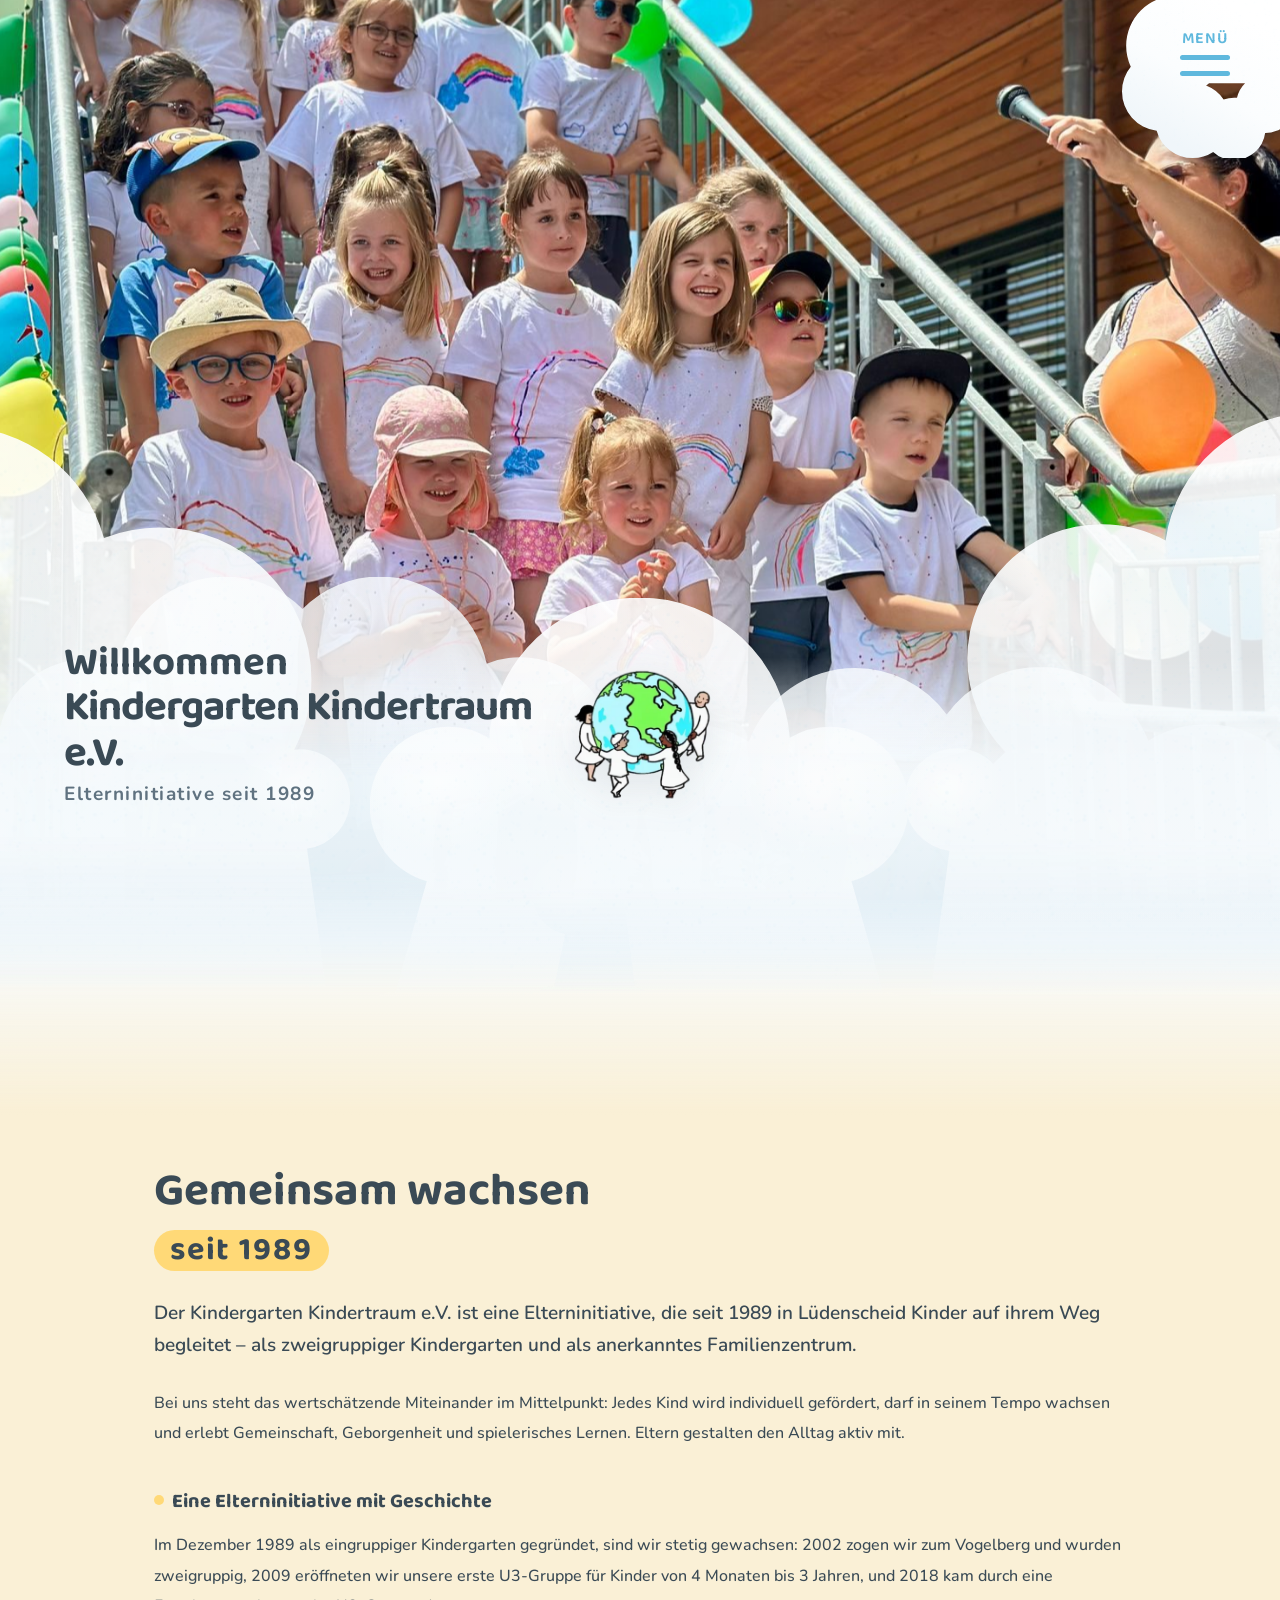
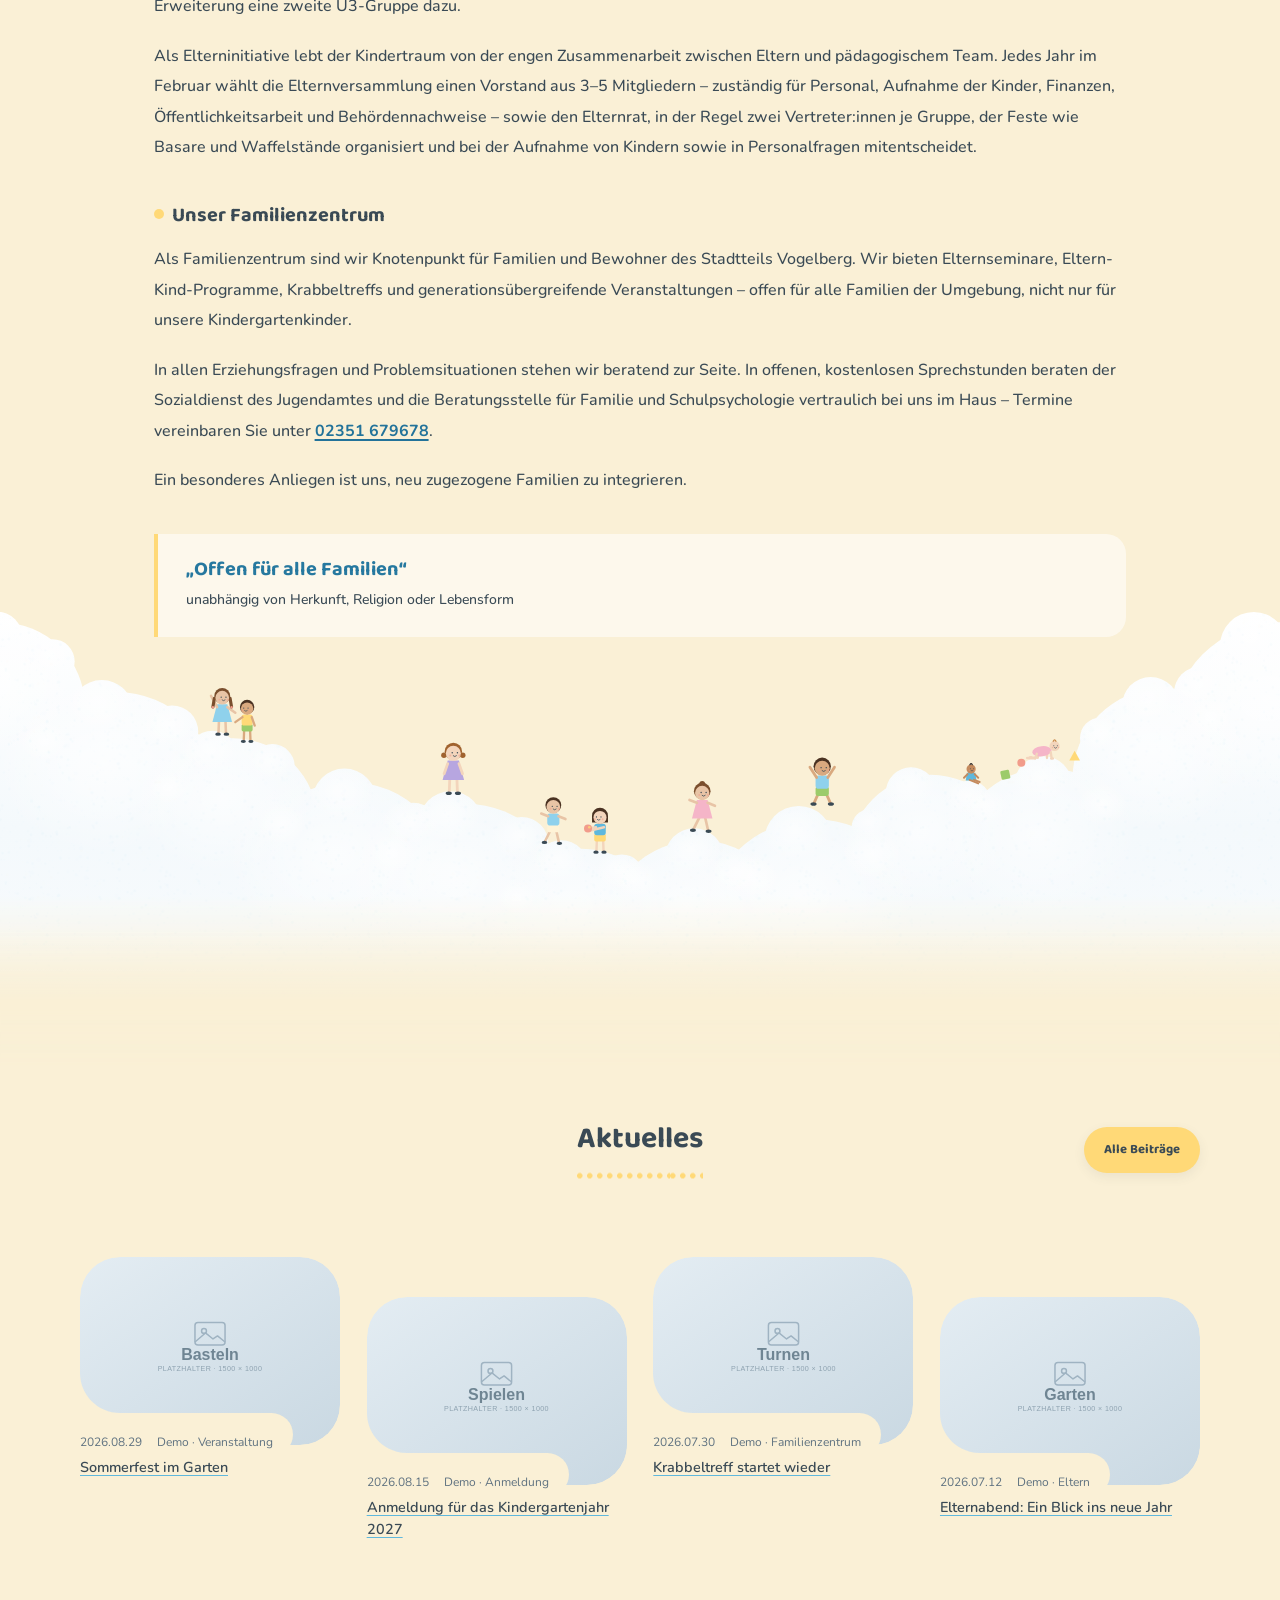
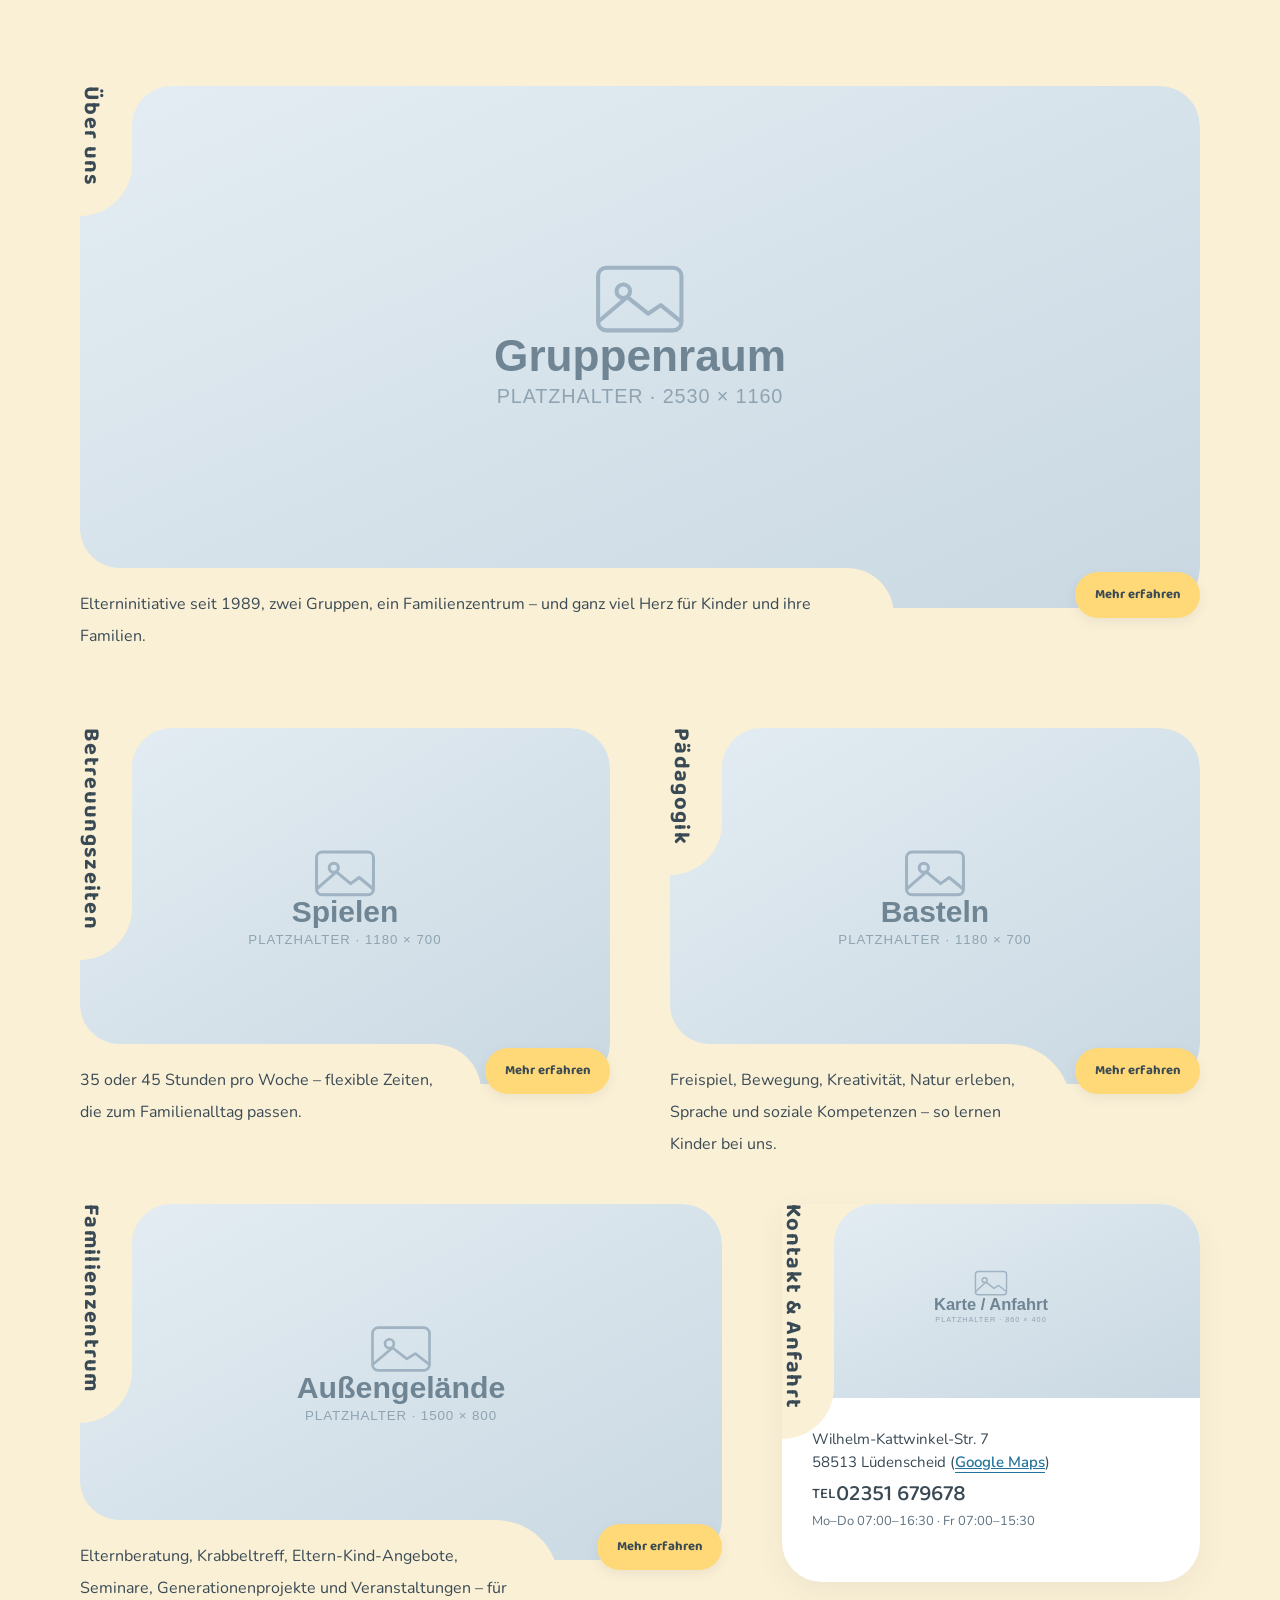
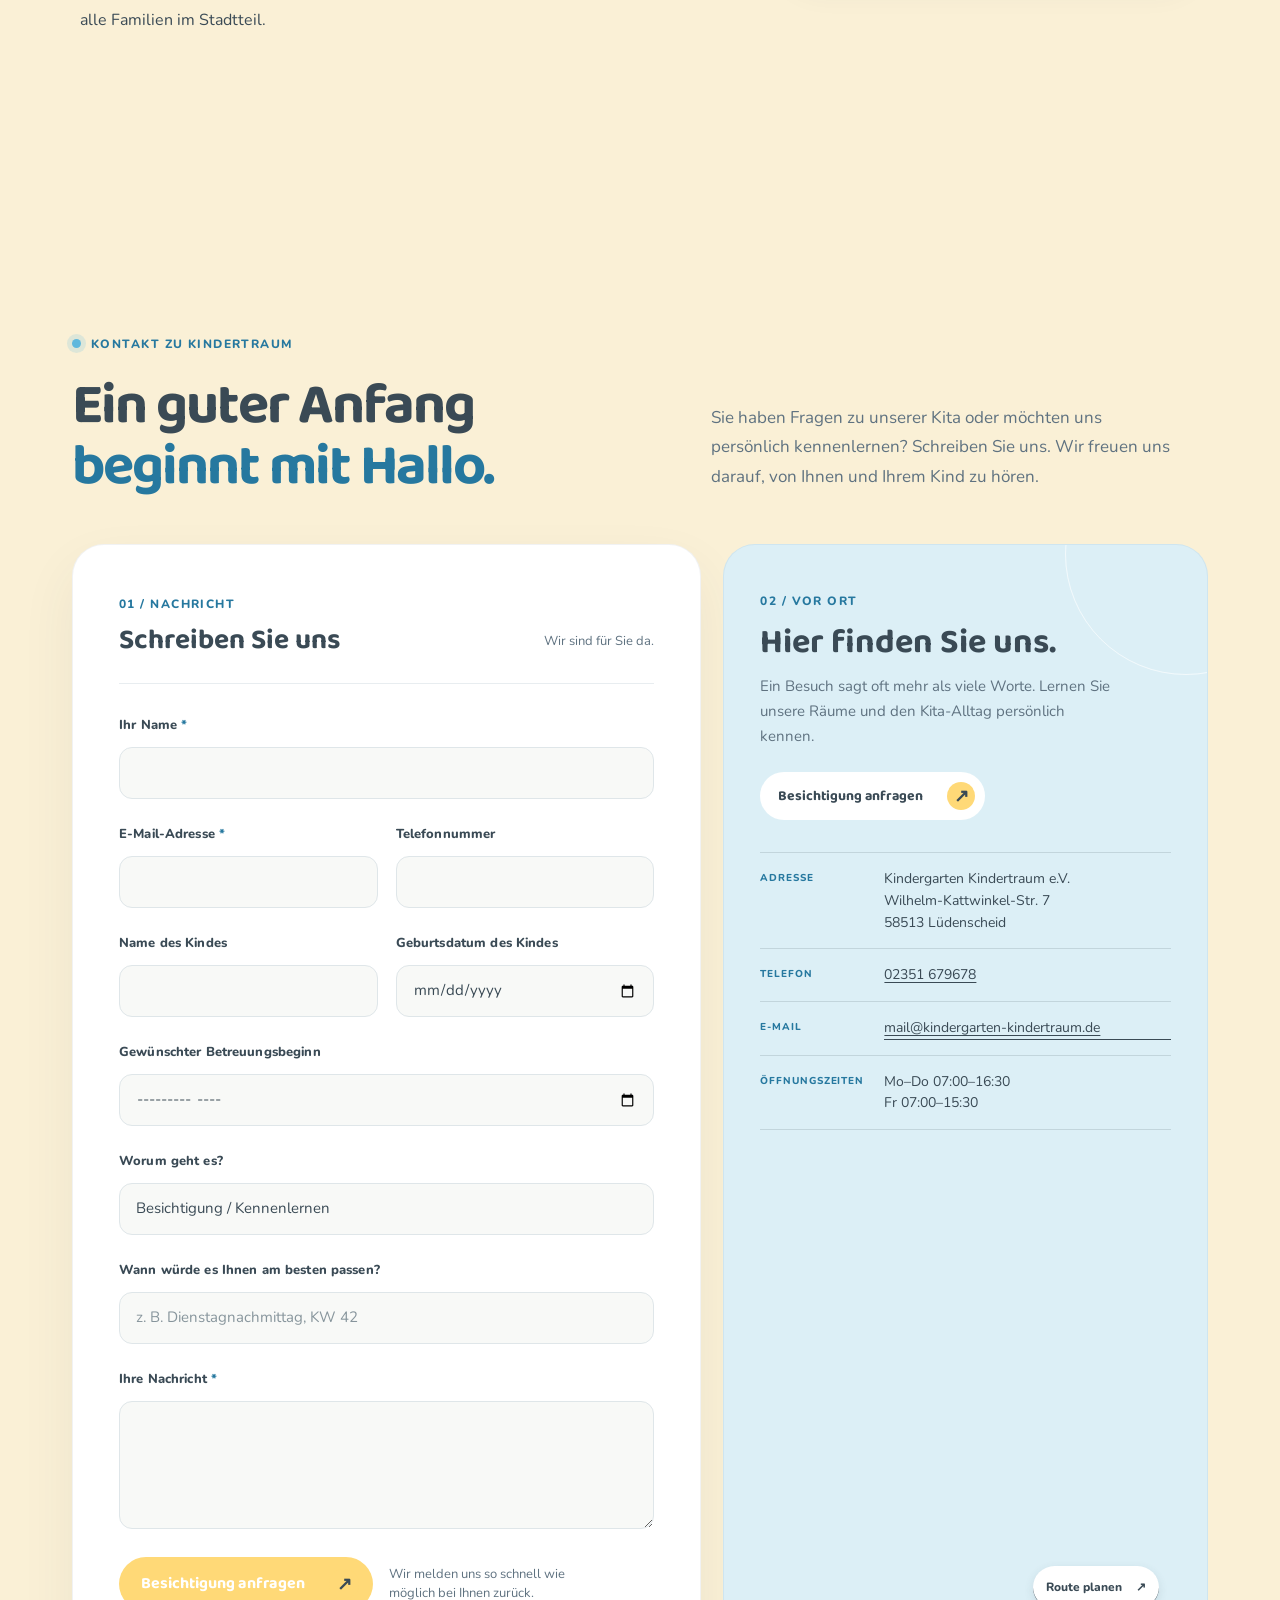
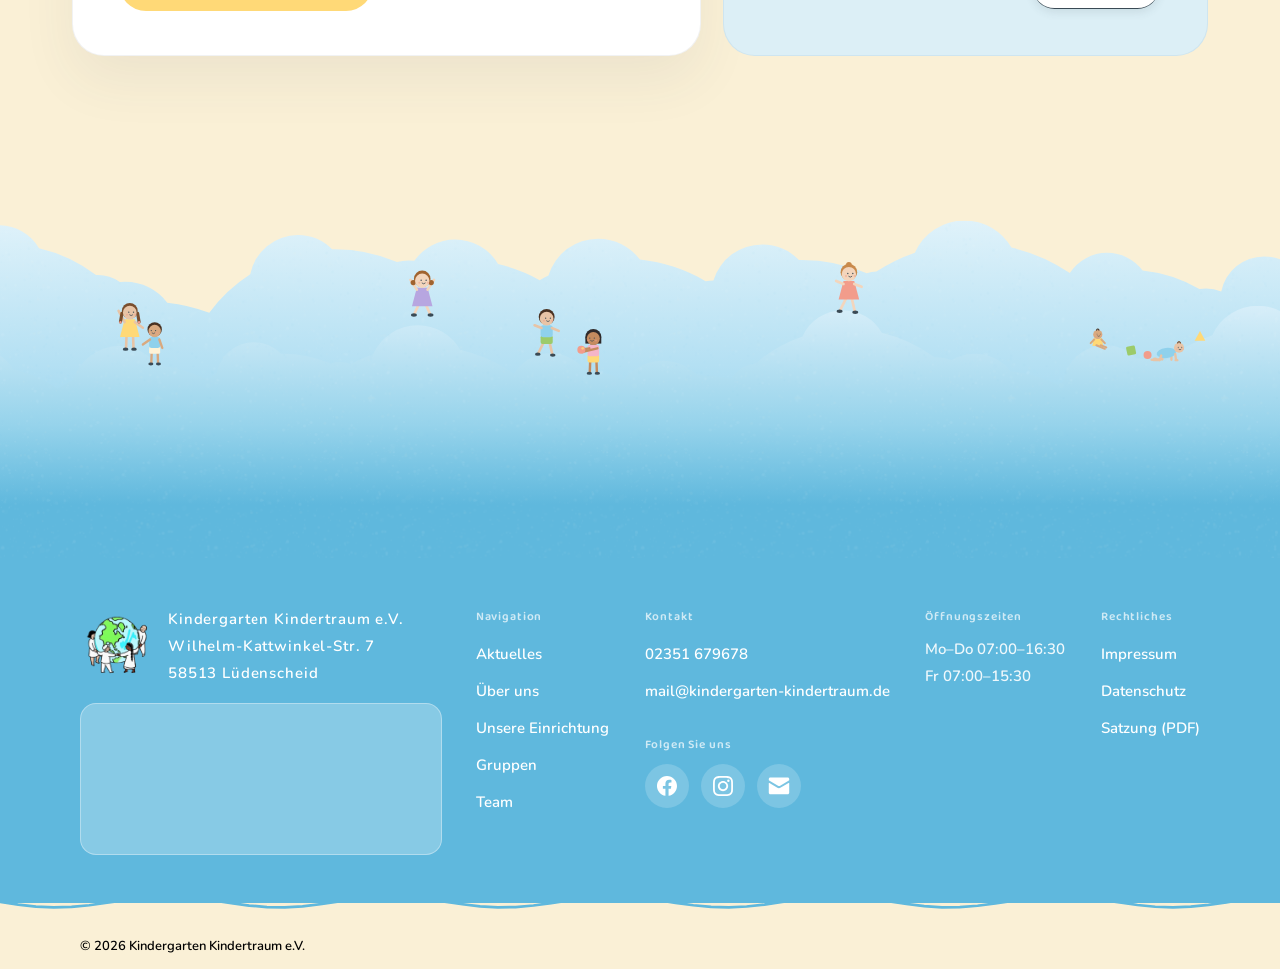
==== commit d6652031: "Vorschau aktualisieren: freigestellte Gruppenbilder Co-Authored-By: Claude Sonnet 5 <noreply@anthrop" ====
--- a/index.html
+++ b/index.html
@@ -252,11 +252,11 @@
 							<div class="mountain--frontBlock">
 								<div class="kvLogo">
 									<picture class="logo-motion"><source media="(prefers-reduced-motion: reduce)" srcset="assets/img/logo-still.png"><img src="assets/img/logo-animiert.webp" alt=""></picture>
-									<span class="kvLogo__txt">
-										<span class="kvLogo__welcome">Willkommen</span>
-										<span class="kvLogo__name">Kindergarten Kindertraum e.V.</span>
-										<span class="kvLogo__sub">Elterninitiative seit 1989</span>
-									</span>
+								</div>
+								<div class="kvHeroText">
+									<span class="kvLogo__welcome">Willkommen</span>
+									<h1 class="kvLogo__name">Kindergarten Kindertraum e.V.</h1>
+									<span class="kvLogo__sub">Elterninitiative seit 1989</span>
 								</div>
 								<div class="mountain-frontImg">
 									<img src="assets/img/clouds/cloud-front.svg" alt="">
--- a/assets/css/kindertraum.css
+++ b/assets/css/kindertraum.css
@@ -238,77 +238,103 @@
 	}
 }
 
-/* Logo + Name unten links im Wolkenfeld (statt zentriert über der mittleren Wolke) */
+/* Das Logo sitzt eigenständig mittig auf der vorderen Wolkenbank. */
 .mountain--frontBlock .kvLogo {
 	z-index: 2;
-	left: 20px;
-	right: auto;
-	bottom: calc(30vh - 70px); /* Block-Unterkante liegt bei 130vh → sichtbar am unteren Hero-Rand */
-	width: auto;
+	left: 0;
+	right: 0;
+	bottom: calc(30vh - 95px);
+	width: max-content;
 	max-width: none;
-	display: flex;
-	align-items: center;
-	gap: 12px;
-	pointer-events: auto;
+	display: block;
+	pointer-events: none;
+}
+
+.mountain--frontBlock .kvLogo img {
+	display: block;
+	width: 92px;
+	height: auto;
 	animation: kt-float 5.5s ease-in-out infinite;
 	filter: drop-shadow(0 8px 18px rgba(58, 74, 85, 0.12));
 }
 
-.mountain--frontBlock .kvLogo img {
-	width: 72px;
-	height: auto;
-	flex: 0 0 auto;
-}
-
-.kvLogo__txt {
+.kvHeroText {
+	position: absolute;
+	z-index: 2;
+	left: 24px;
+	bottom: calc(30vh + 40px);
 	display: flex;
 	flex-direction: column;
-	color: var(--kt-ink);
-	line-height: 1.2;
+	align-items: flex-start;
+	width: calc(100% - 48px);
+	color: var(--kt-ink);
+	line-height: 1.08;
+	filter: drop-shadow(0 4px 16px rgba(255, 255, 255, .5));
 }
 
 .kvLogo__welcome,
 .kvLogo__name {
+	display: block;
+	margin: 0;
 	font-family: var(--sansserif-en);
 	font-weight: 700;
-	font-size: 1.8rem;
 }
 
 .kvLogo__welcome {
-	margin-bottom: 0.1em;
+	font-size: clamp(29px, 7vw, 38px);
+	line-height: 1.1;
+}
+
+.kvLogo__name {
+	max-width: 100%;
+	font-size: clamp(30px, 7.5vw, 42px);
+	line-height: 1.08;
+	letter-spacing: -.025em;
 }
 
 .kvLogo__sub {
-	margin-top: 0.25em;
+	margin-top: .45em;
 	font-family: var(--sansserif);
-	font-weight: 600;
-	font-size: 1.2rem;
-	letter-spacing: 0.06em;
+	font-weight: 700;
+	font-size: 15px;
+	letter-spacing: .08em;
 	color: var(--kt-ink-soft);
 }
 
 @media screen and (min-width: 768px) {
 	.mountain--frontBlock .kvLogo {
-		left: 40px;
-		bottom: calc(30vh - 50px);
-		gap: 18px;
-	}
-	.mountain--frontBlock .kvLogo img { width: 110px; }
-	.kvLogo__welcome,
-	.kvLogo__name { font-size: 2.6rem; }
-	.kvLogo__sub { font-size: 1.4rem; }
+		bottom: calc(30vh - 70px);
+	}
+	.mountain--frontBlock .kvLogo img { width: 128px; }
+	.kvHeroText {
+		left: 42px;
+		bottom: calc(30vh + 75px);
+		width: calc(100% - 84px);
+	}
+	.kvLogo__welcome { font-size: 38px; }
+	.kvLogo__name { font-size: 42px; }
+	.kvLogo__sub { font-size: 17px; }
+}
+
+@media screen and (min-width: 901px) {
+	.mountain--frontBlock .kvLogo {
+		bottom: calc(30vh - 45px);
+	}
+	.kvHeroText {
+		bottom: calc(30vh - 40px);
+		width: calc(50% - 150px);
+	}
 }
 
 @media screen and (min-width: 1280px) {
-	.mountain--frontBlock .kvLogo {
-		left: 60px;
-		bottom: calc(30vh - 40px);
-		gap: 22px;
-	}
-	.mountain--frontBlock .kvLogo img { width: 140px; }
-	.kvLogo__welcome,
-	.kvLogo__name { font-size: 3.2rem; }
-	.kvLogo__sub { font-size: 1.6rem; }
+	.mountain--frontBlock .kvLogo img { width: 162px; }
+	.kvHeroText {
+		left: 64px;
+		width: calc(50% - 160px);
+	}
+	.kvLogo__welcome { font-size: clamp(40px, 2.5vw, 50px); }
+	.kvLogo__name { font-size: clamp(42px, 2.7vw, 54px); }
+	.kvLogo__sub { font-size: 19px; }
 }
 
 /* Shinkansen-Slot bleibt im DOM, wird nicht mehr genutzt (Ballon entfernt, 15.09.2026) */
@@ -1089,6 +1115,7 @@
 	.mountain--frontRight img,
 	.mountain--frontBlock .mountain-frontImg img,
 	.mountain--frontBlock .kvLogo,
+	.mountain--frontBlock .kvLogo img,
 	.message:before,
 	.message:after,
 	.ms_frame-bottom,
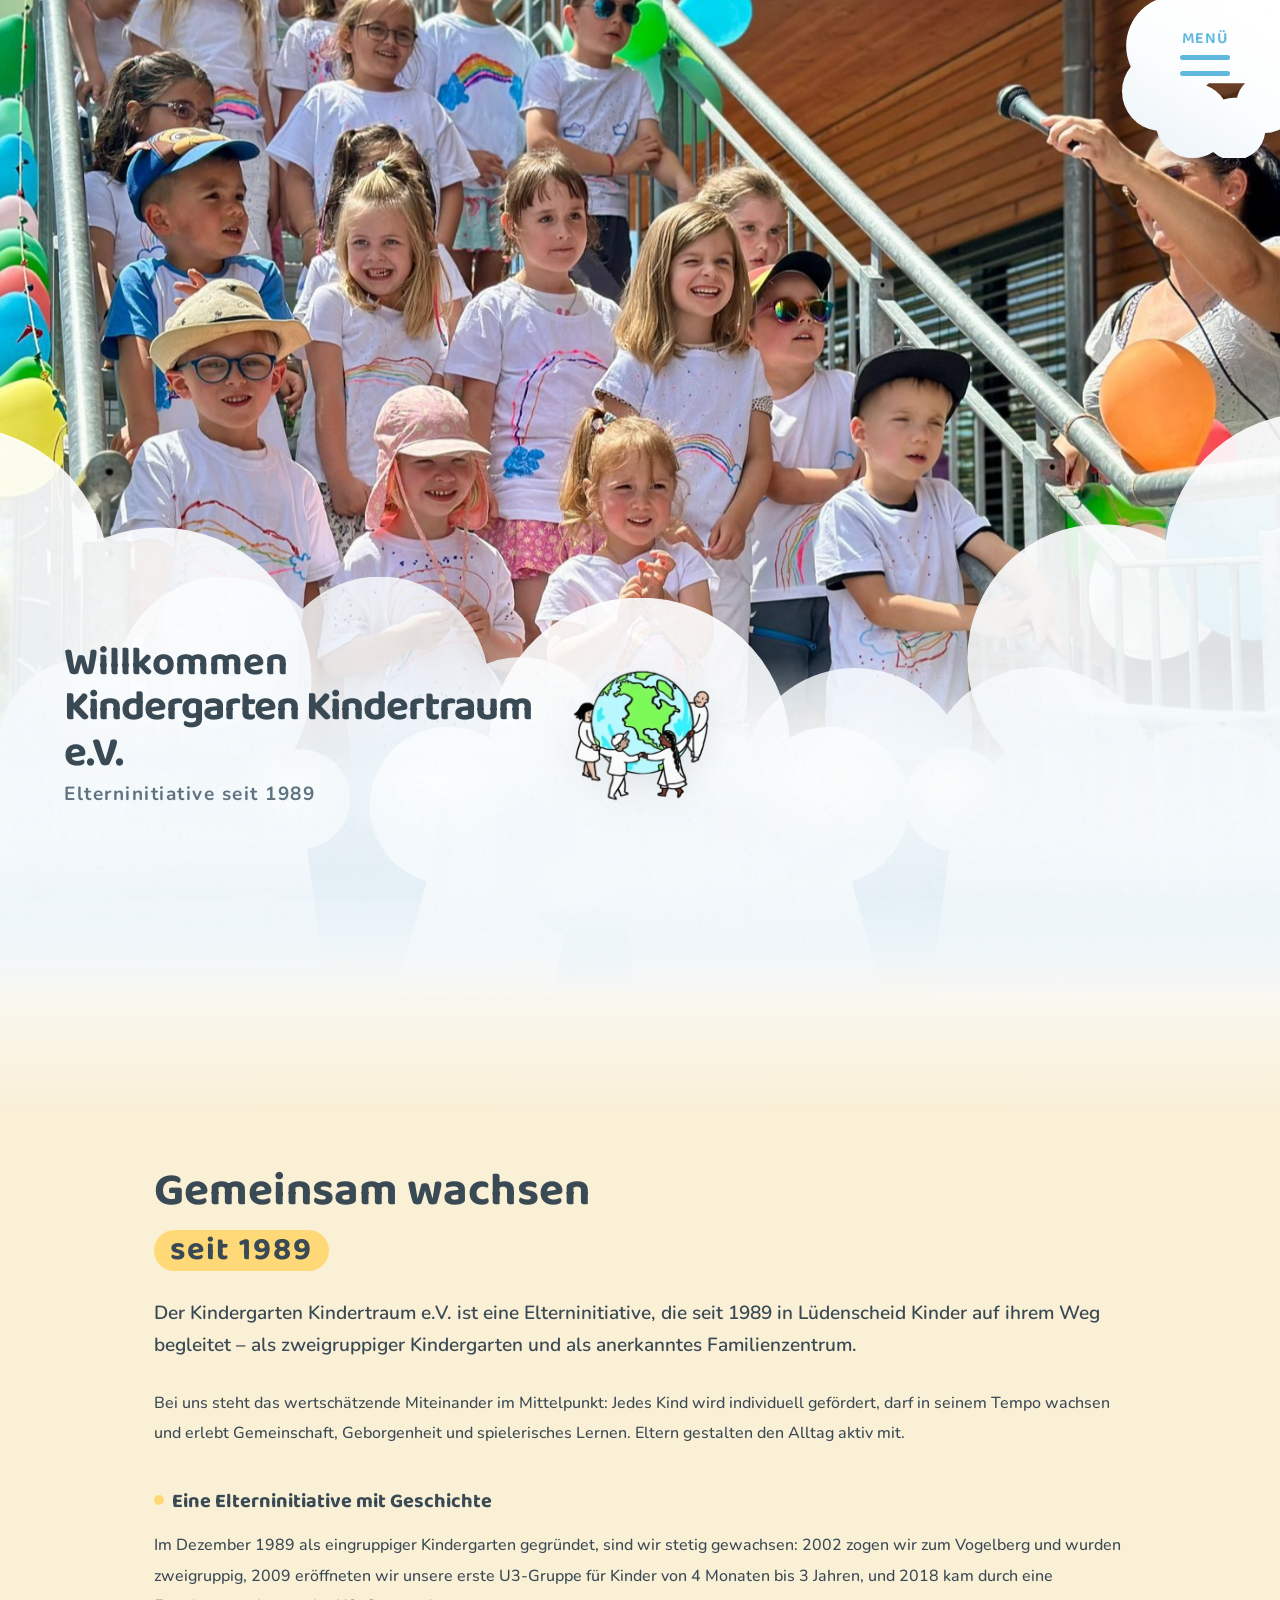
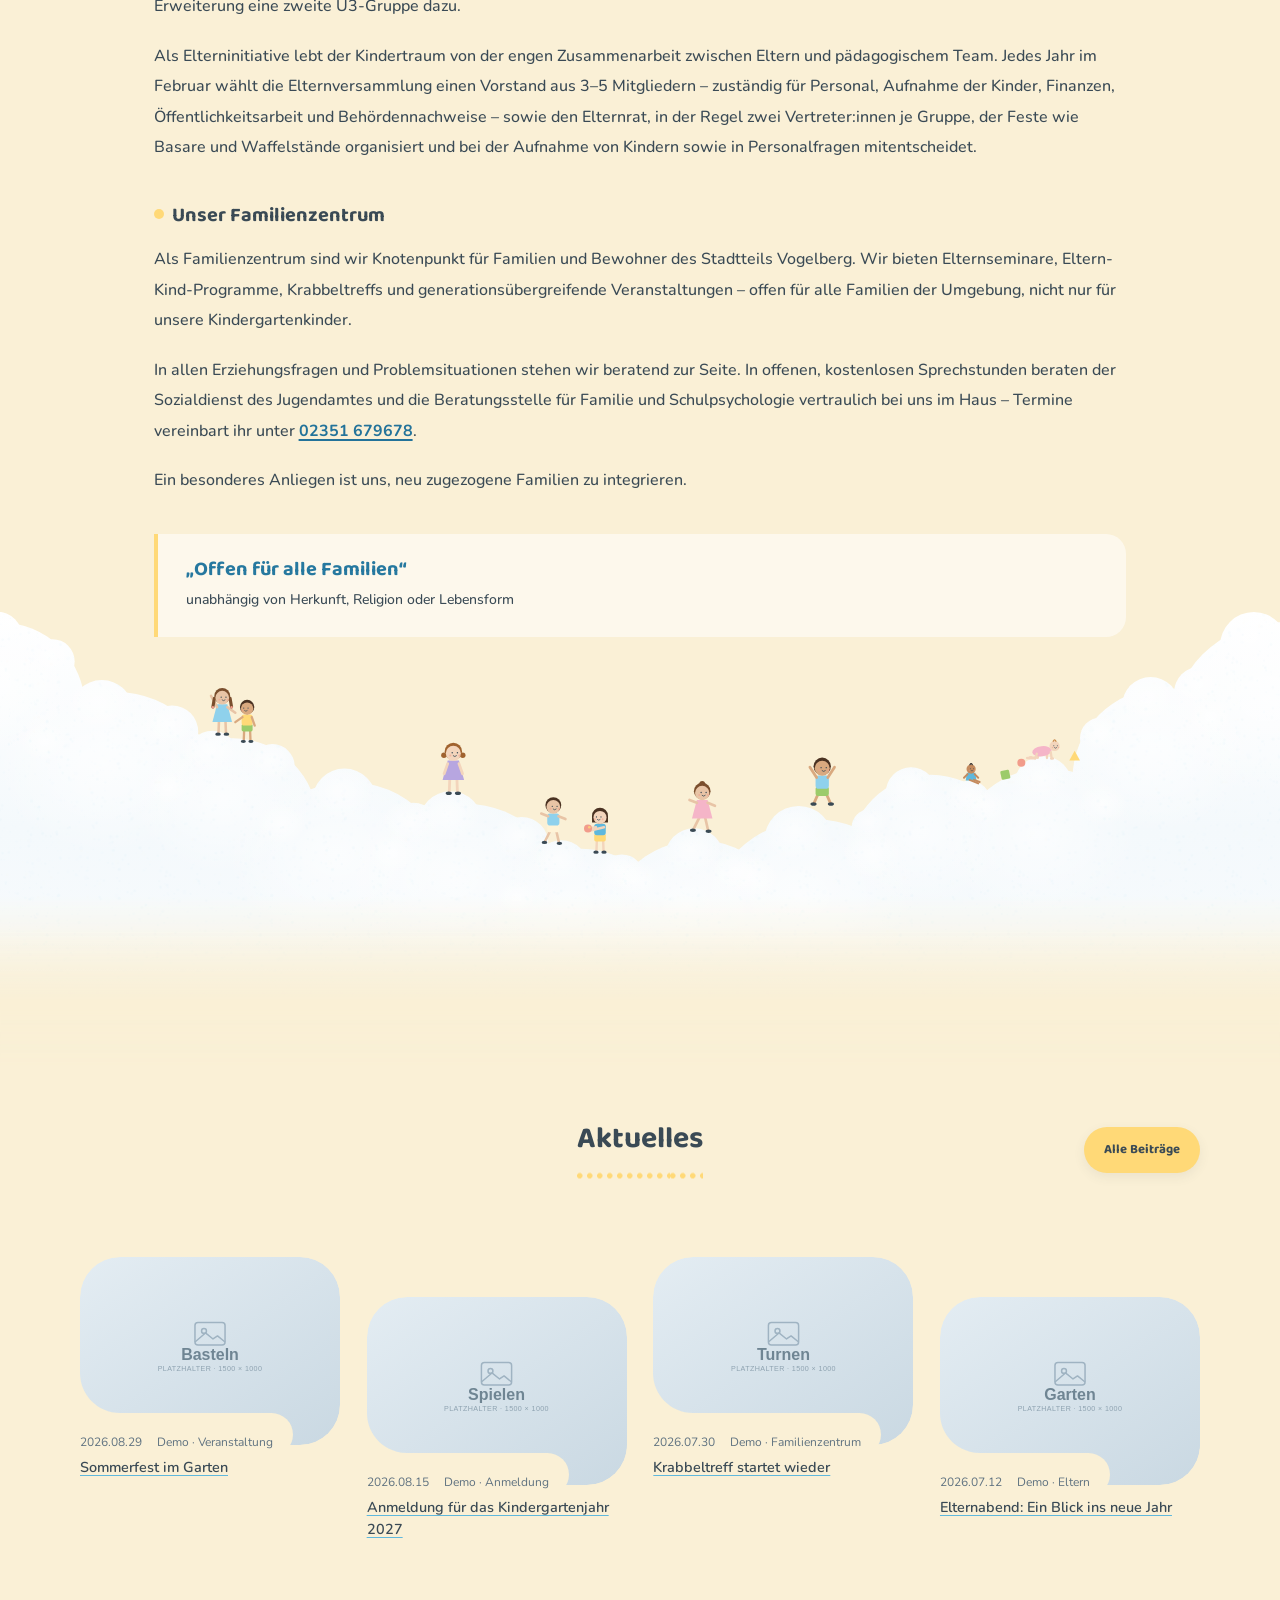
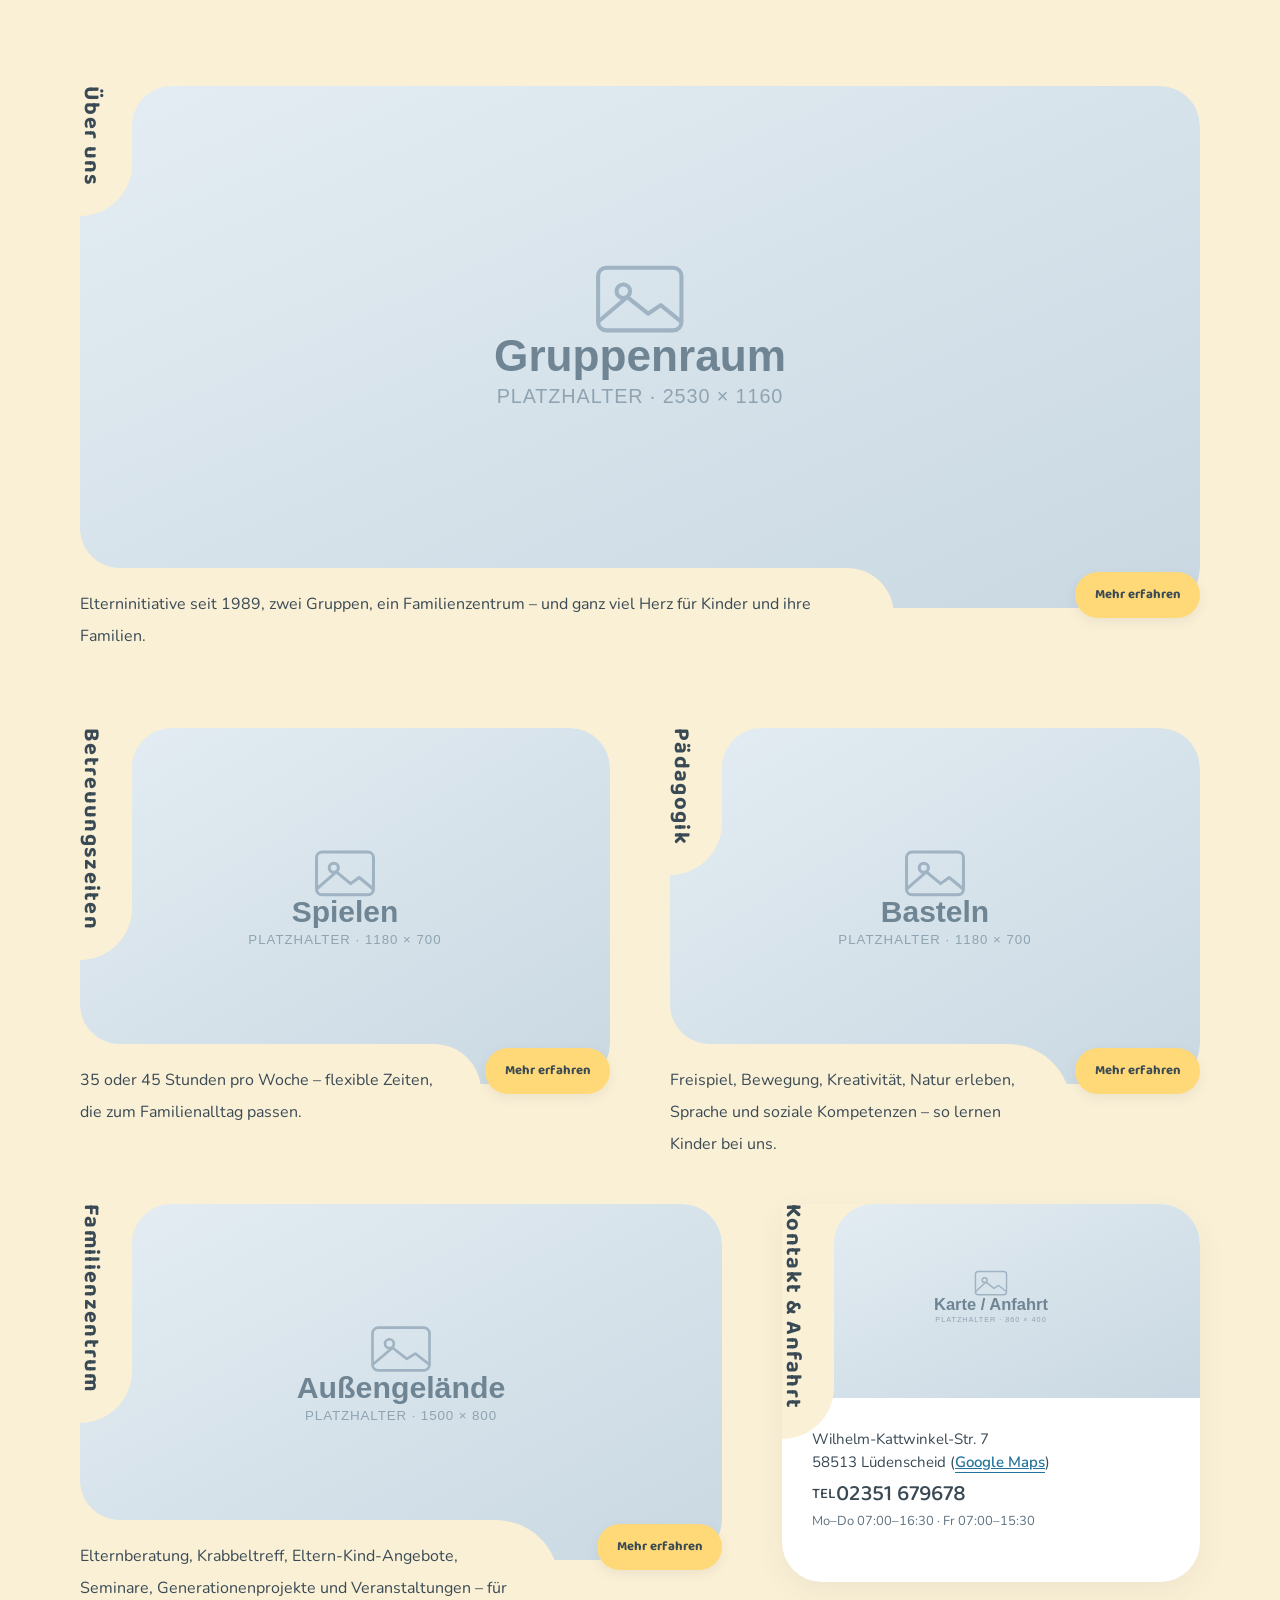
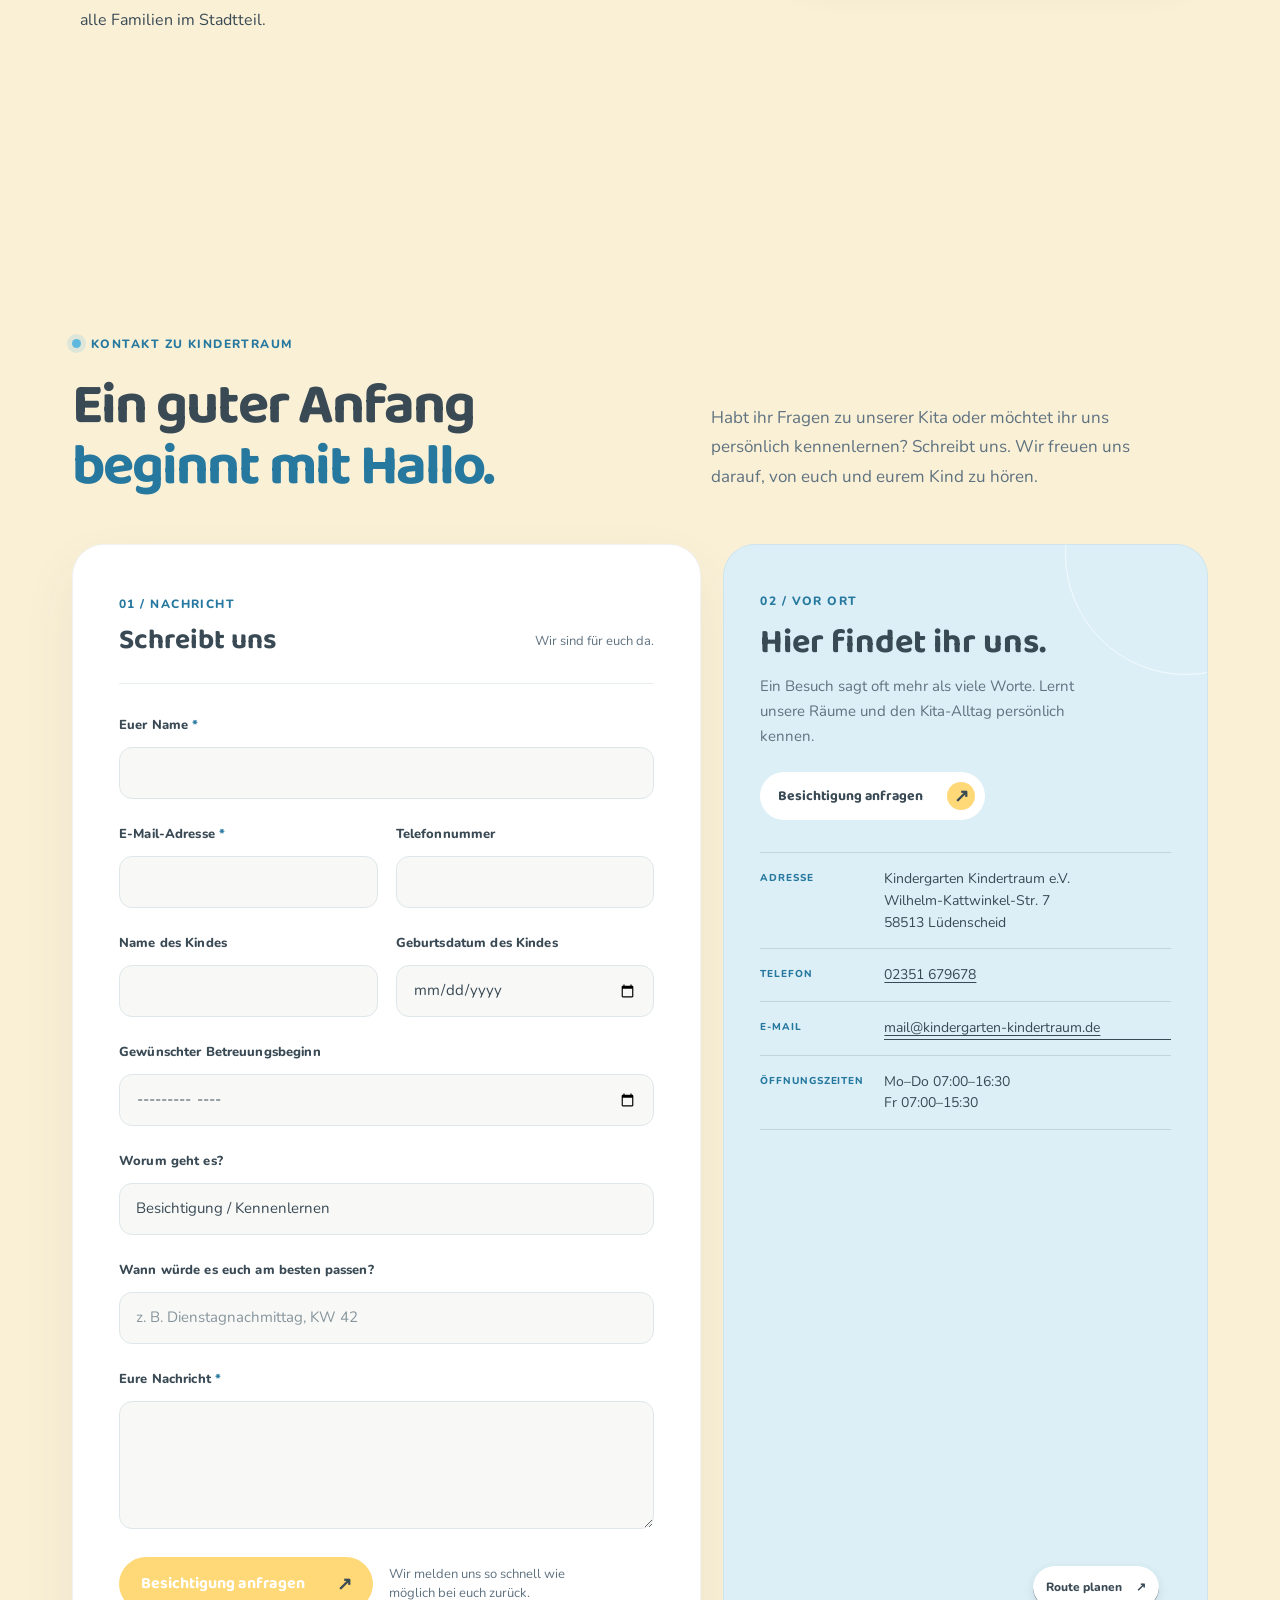
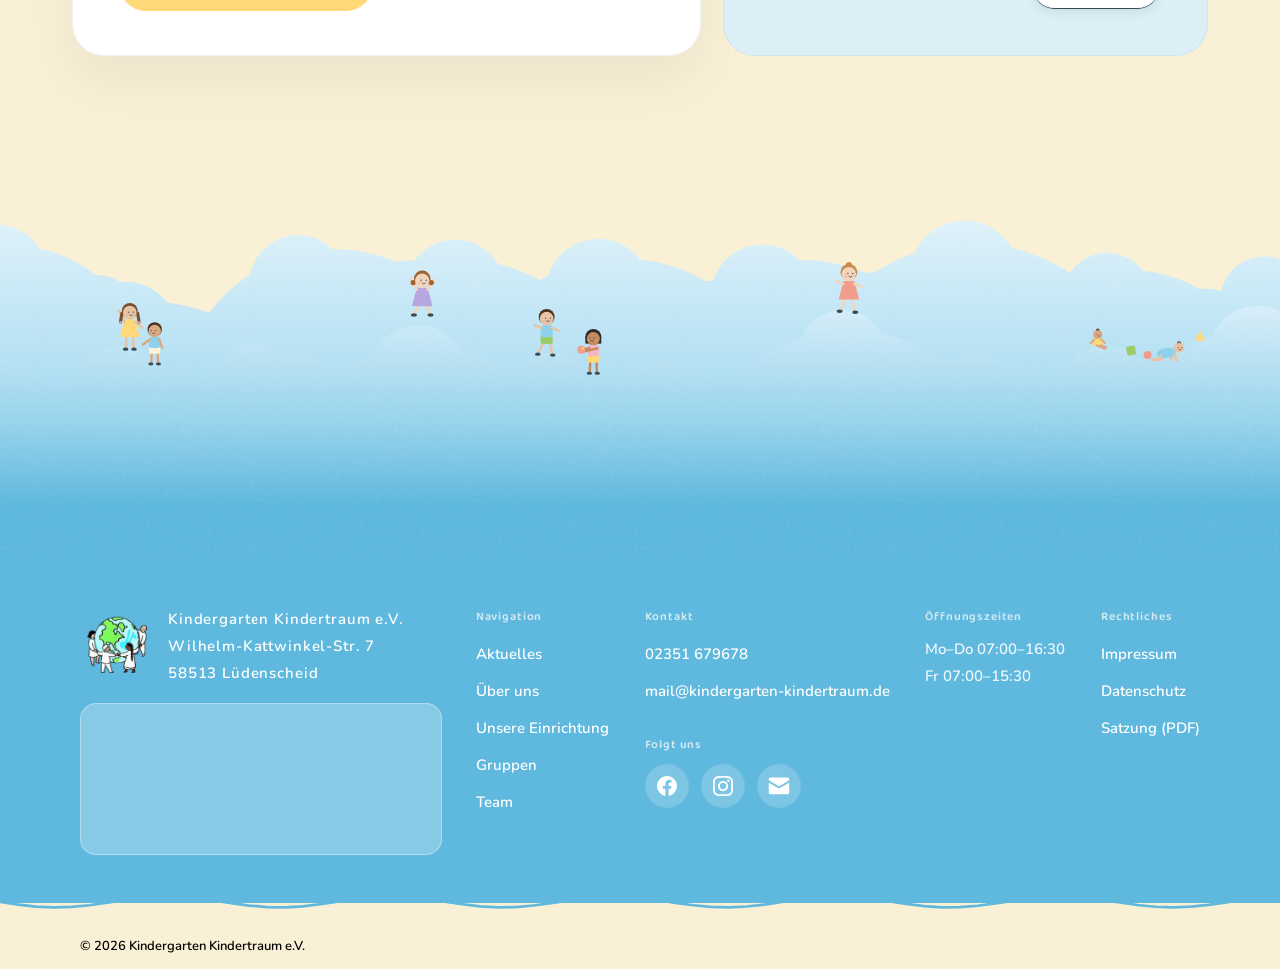
==== commit ea20a25f: "Vorschau aktualisieren: ihr-Anrede + animierte Gruppenfiguren Co-Authored-By: Claude Sonnet 5 <norep" ====
--- a/index.html
+++ b/index.html
@@ -290,7 +290,7 @@
 						<p class="msgTxt">Als Elterninitiative lebt der Kindertraum von der engen Zusammenarbeit zwischen Eltern und pädagogischem Team. Jedes Jahr im Februar wählt die Elternversammlung einen Vorstand aus 3–5 Mitgliedern – zuständig für Personal, Aufnahme der Kinder, Finanzen, Öffentlichkeitsarbeit und Behördennachweise – sowie den Elternrat, in der Regel zwei Vertreter:innen je Gruppe, der Feste wie Basare und Waffelstände organisiert und bei der Aufnahme von Kindern sowie in Personalfragen mitentscheidet.</p>
 						<h3 class="msgSub">Unser Familienzentrum</h3>
 						<p class="msgTxt">Als Familienzentrum sind wir Knotenpunkt für Familien und Bewohner des Stadtteils Vogelberg. Wir bieten Elternseminare, Eltern-Kind-Programme, Krabbeltreffs und generationsübergreifende Veranstaltungen – offen für alle Familien der Umgebung, nicht nur für unsere Kindergartenkinder.</p>
-						<p class="msgTxt">In allen Erziehungsfragen und Problemsituationen stehen wir beratend zur Seite. In offenen, kostenlosen Sprechstunden beraten der Sozialdienst des Jugendamtes und die Beratungsstelle für Familie und Schulpsychologie vertraulich bei uns im Haus – Termine vereinbaren Sie unter <a href="tel:+492351679678" class="msgTxt__link">02351 679678</a>.</p>
+						<p class="msgTxt">In allen Erziehungsfragen und Problemsituationen stehen wir beratend zur Seite. In offenen, kostenlosen Sprechstunden beraten der Sozialdienst des Jugendamtes und die Beratungsstelle für Familie und Schulpsychologie vertraulich bei uns im Haus – Termine vereinbart ihr unter <a href="tel:+492351679678" class="msgTxt__link">02351 679678</a>.</p>
 						<p class="msgTxt">Ein besonderes Anliegen ist uns, neu zugezogene Familien zu integrieren.</p>
 						<p class="msgQuote"><strong>„Offen für alle Familien“</strong><span class="msgQuote__sub">unabhängig von Herkunft, Religion oder Lebensform</span></p>
 					</div>
@@ -488,19 +488,19 @@
 								<p class="kontakt__eyebrow"><span aria-hidden="true"></span> Kontakt zu Kindertraum</p>
 								<h2 class="kontakt__title">Ein guter Anfang<br><em>beginnt mit Hallo.</em></h2>
 							</div>
-							<p class="kontakt__intro">Sie haben Fragen zu unserer Kita oder möchten uns persönlich kennenlernen? Schreiben Sie uns. Wir freuen uns darauf, von Ihnen und Ihrem Kind zu hören.</p>
+							<p class="kontakt__intro">Habt ihr Fragen zu unserer Kita oder möchtet ihr uns persönlich kennenlernen? Schreibt uns. Wir freuen uns darauf, von euch und eurem Kind zu hören.</p>
 						</div>
 
 						<div class="kontakt__grid">
 							<div class="kontakt-card kontakt__formCol">
 								<div class="kontakt__card-heading">
-									<div><span class="kontakt__step">01 / NACHRICHT</span><h3>Schreiben Sie uns</h3></div>
-									<p>Wir sind für Sie da.</p>
+									<div><span class="kontakt__step">01 / NACHRICHT</span><h3>Schreibt uns</h3></div>
+									<p>Wir sind für euch da.</p>
 								</div>
 								<form class="kontakt-form" novalidate>
 									<div class="kontakt-form__row">
 										<label class="kontakt-form__field">
-											<span class="kontakt-form__label">Ihr Name <span aria-hidden="true">*</span></span>
+											<span class="kontakt-form__label">Euer Name <span aria-hidden="true">*</span></span>
 											<input type="text" name="parent_name" autocomplete="name" required>
 										</label>
 									</div>
@@ -544,28 +544,28 @@
 									</div>
 									<div class="kontakt-form__row kontakt-form__conditional" id="kontaktVisitField">
 										<label class="kontakt-form__field">
-											<span class="kontakt-form__label">Wann würde es Ihnen am besten passen?</span>
+											<span class="kontakt-form__label">Wann würde es euch am besten passen?</span>
 											<input type="text" name="visit_date" placeholder="z. B. Dienstagnachmittag, KW 42">
 										</label>
 									</div>
 									<div class="kontakt-form__row">
 										<label class="kontakt-form__field">
-											<span class="kontakt-form__label">Ihre Nachricht <span aria-hidden="true">*</span></span>
+											<span class="kontakt-form__label">Eure Nachricht <span aria-hidden="true">*</span></span>
 											<textarea name="message" rows="4" required></textarea>
 										</label>
 									</div>
 									<div class="kontakt-form__row kontakt-form__actions">
 										<button type="submit" class="kontakt-form__submit" id="kontaktSubmitBtn"><span class="kontakt-form__submit-label">Nachricht senden</span><span aria-hidden="true">↗</span></button>
-										<p class="kontakt-form__hint">Wir melden uns so schnell wie möglich bei Ihnen zurück.</p>
-									</div>
-									<p class="kontakt-form__success" hidden>Vielen Dank für Ihre Nachricht! Wir freuen uns darauf, Sie und Ihr Kind kennenzulernen und melden uns bald bei Ihnen.</p>
+										<p class="kontakt-form__hint">Wir melden uns so schnell wie möglich bei euch zurück.</p>
+									</div>
+									<p class="kontakt-form__success" hidden>Vielen Dank für eure Nachricht! Wir freuen uns darauf, euch und euer Kind kennenzulernen und melden uns bald bei euch.</p>
 								</form>
 							</div>
 
 							<div class="kontakt-card kontakt__infoCol">
 								<span class="kontakt__step">02 / VOR ORT</span>
-								<h3 class="kontakt__info-title">Hier finden Sie uns.</h3>
-								<p class="kontakt__info-intro">Ein Besuch sagt oft mehr als viele Worte. Lernen Sie unsere Räume und den Kita-Alltag persönlich kennen.</p>
+								<h3 class="kontakt__info-title">Hier findet ihr uns.</h3>
+								<p class="kontakt__info-intro">Ein Besuch sagt oft mehr als viele Worte. Lernt unsere Räume und den Kita-Alltag persönlich kennen.</p>
 								<a href="#kontakt" class="kontakt__visit-btn" id="kontaktVisitCta">Besichtigung anfragen <span aria-hidden="true">↗</span></a>
 								<div class="kontakt__details">
 									<div class="kontakt__detail"><span class="kontakt__detail-label">Adresse</span><address>Kindergarten Kindertraum e.V.<br>Wilhelm-Kattwinkel-Str. 7<br>58513 Lüdenscheid</address></div>
@@ -627,7 +627,7 @@
 				<li class="Gf__nav__item"><a href="tel:+492351679678" class="Gf__nav__anchor"><span class="lbl">02351 679678</span></a></li>
 				<li class="Gf__nav__item"><a href="mailto:mail@kindergarten-kindertraum.de" class="Gf__nav__anchor"><span class="lbl">mail@<wbr>kindergarten-kindertraum.de</span></a></li>
 			</ul>
-			<p class="Gf__section-ttl Gf__section-ttl--follow">Folgen Sie uns</p>
+			<p class="Gf__section-ttl Gf__section-ttl--follow">Folgt uns</p>
 			<span class="Gf__social">
 				<a href="#" class="Gf__social-anchor" aria-label="Facebook (Platzhalter)"><i class="icon" data-icon="icon_sns_facebook"></i></a>
 				<a href="#" class="Gf__social-anchor" aria-label="Instagram (Platzhalter)"><i class="icon" data-icon="icon_sns_instagram"></i></a>
--- a/assets/css/kindertraum.css
+++ b/assets/css/kindertraum.css
@@ -2347,6 +2347,10 @@
 	opacity: 0.4;
 }
 
+.groupTile__motion {
+	display: contents;
+}
+
 .groupTile__img {
 	position: relative;
 	width: 78%;
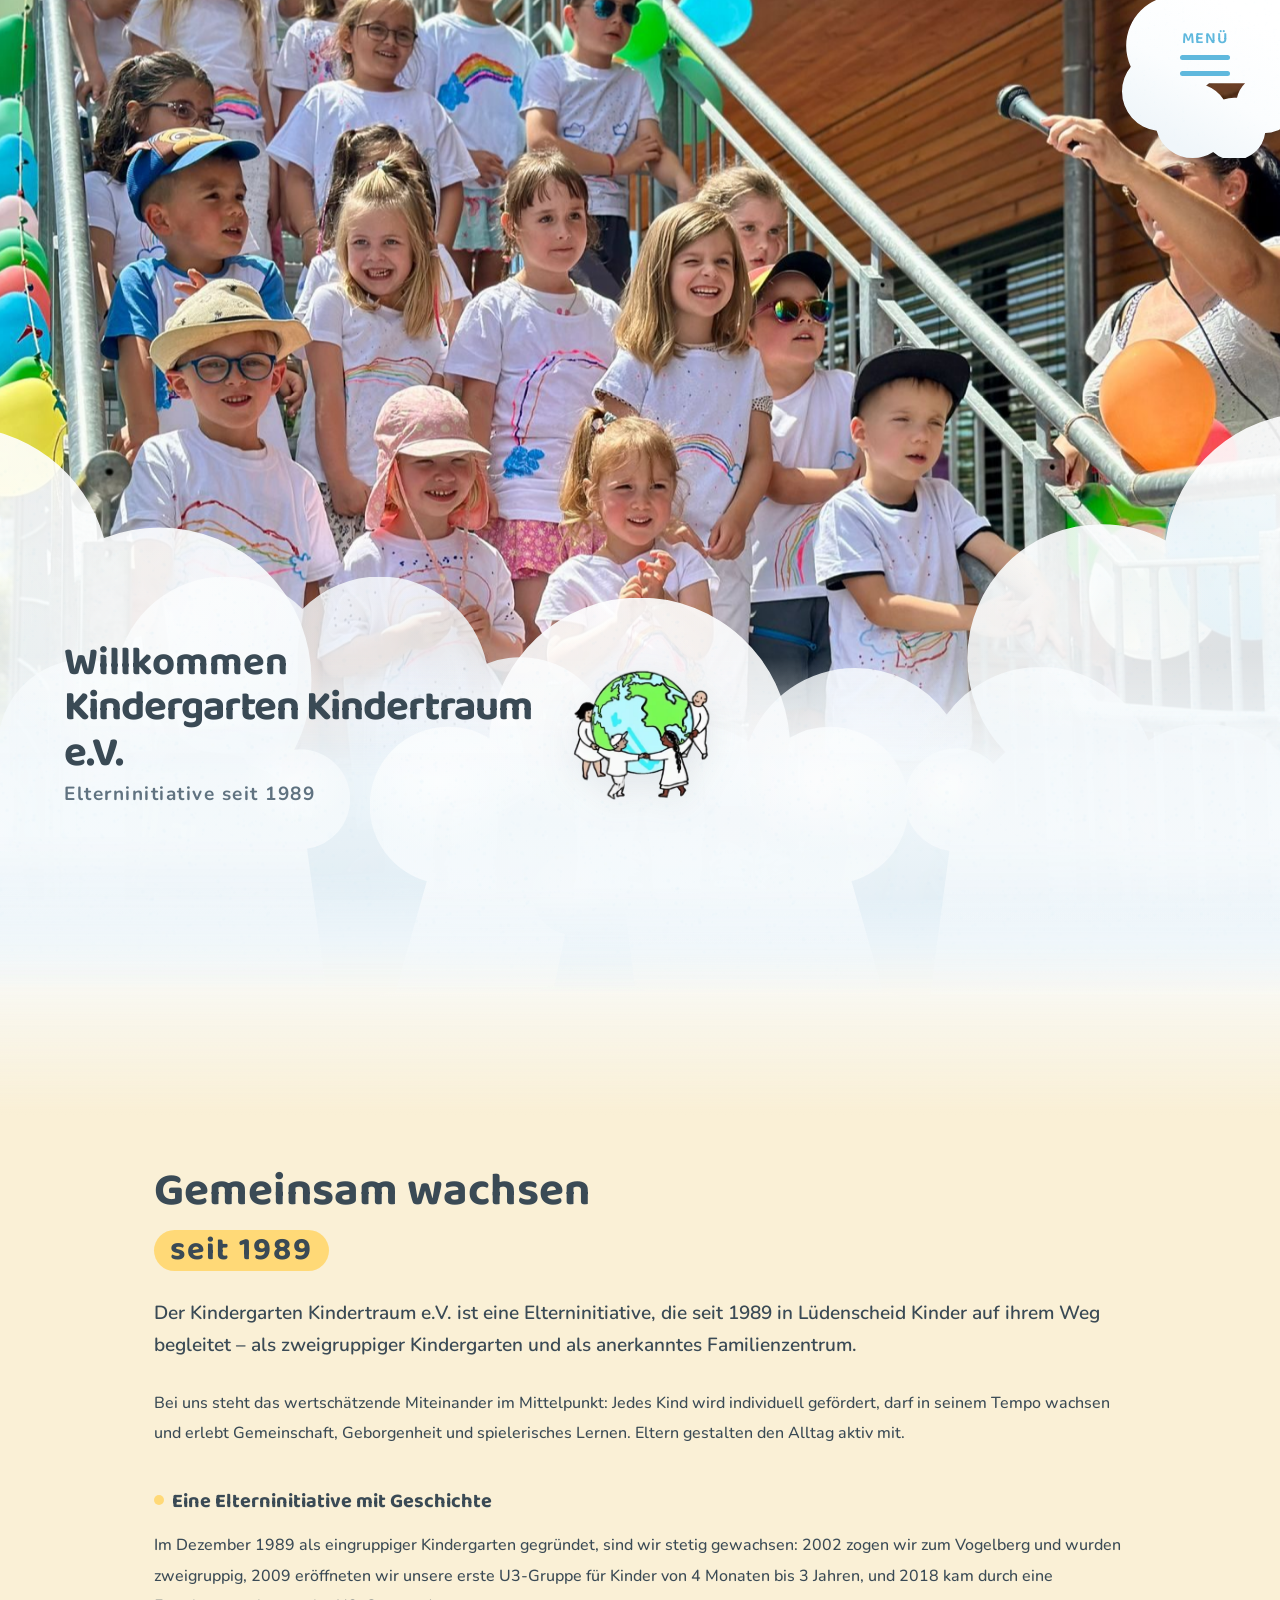
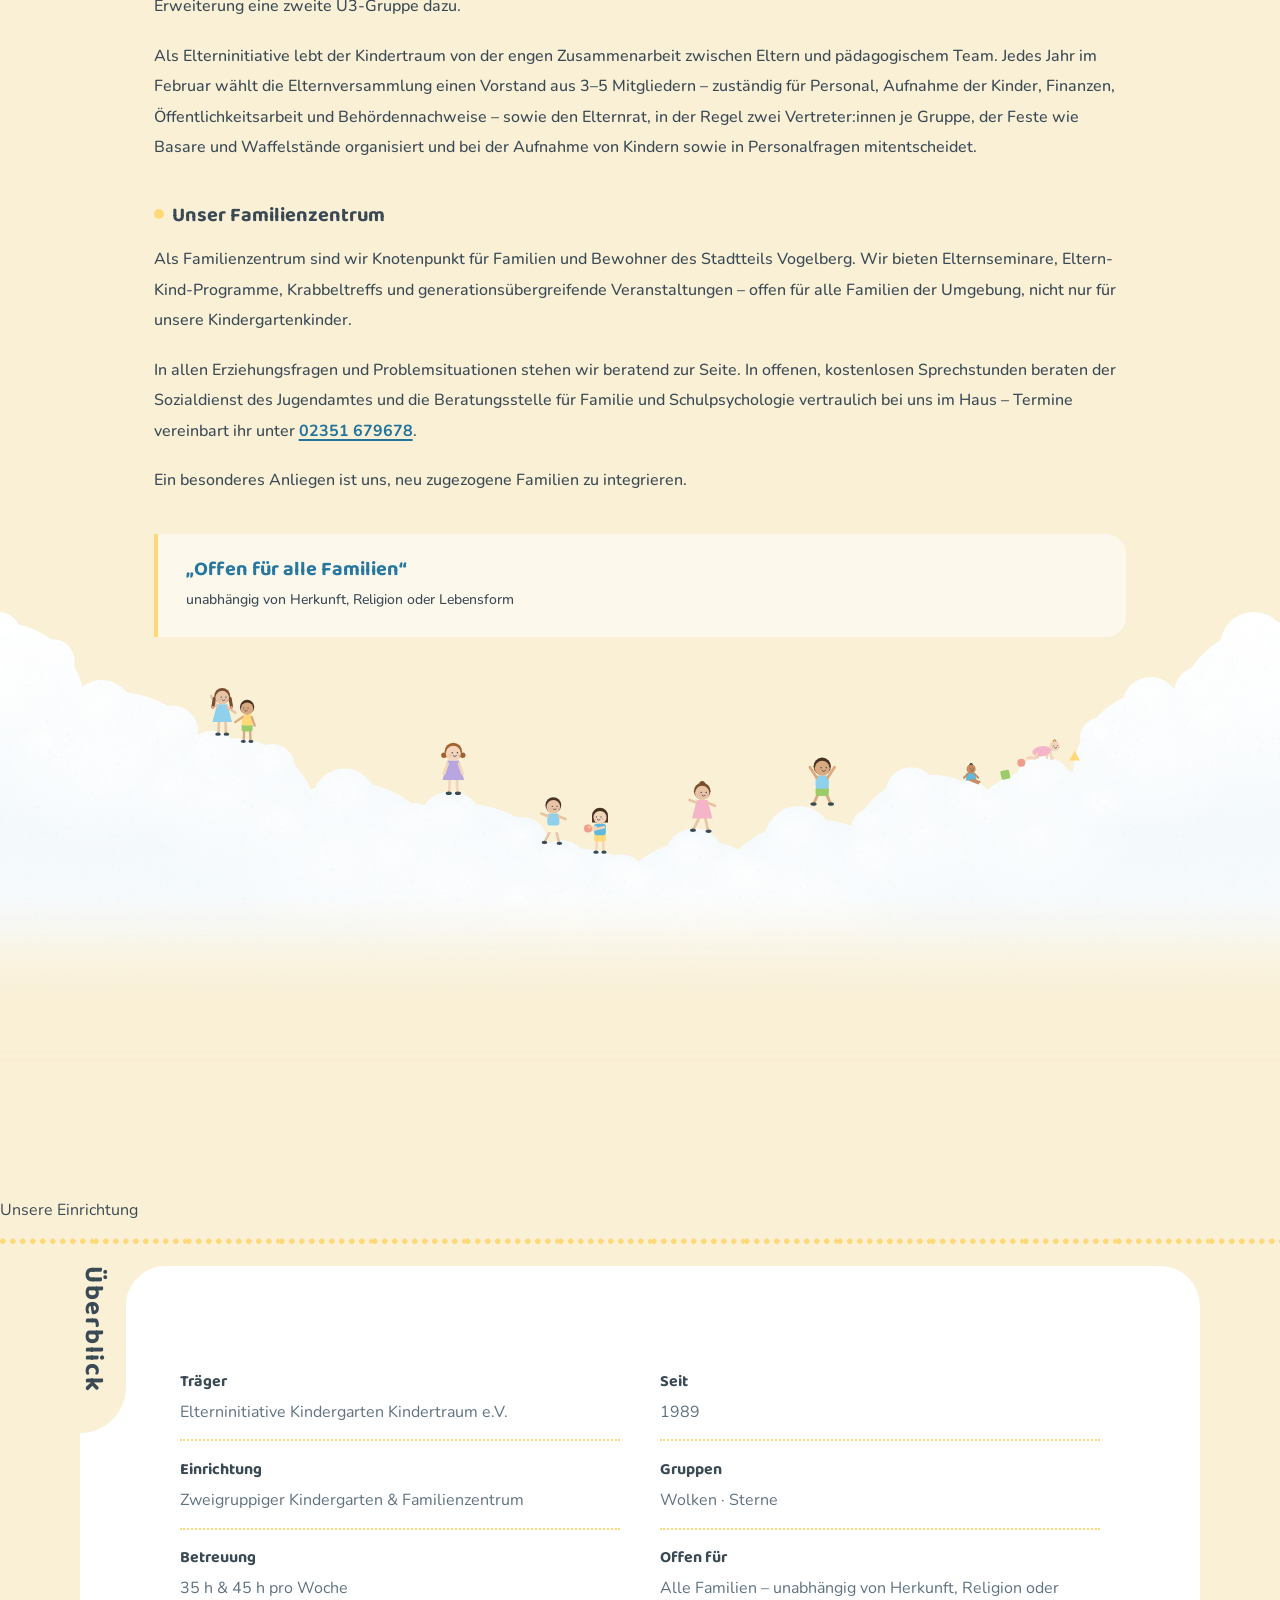
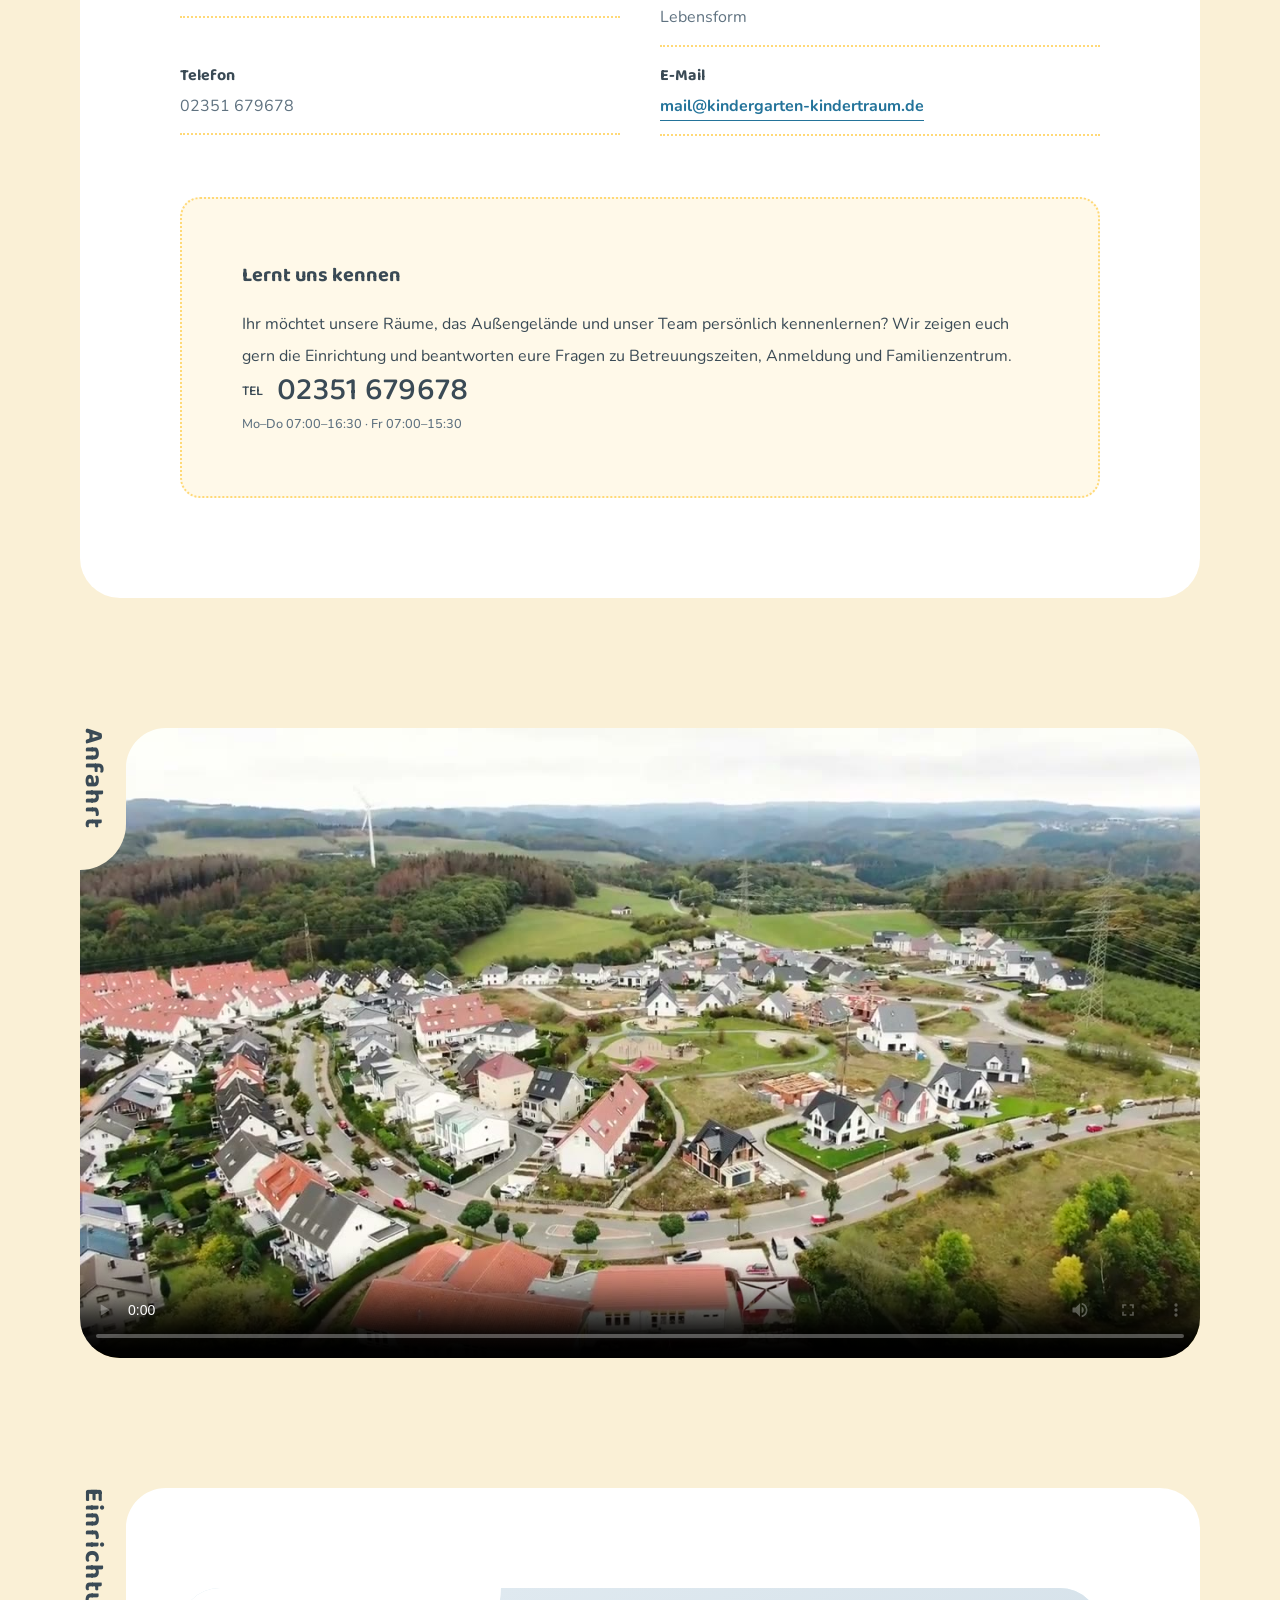
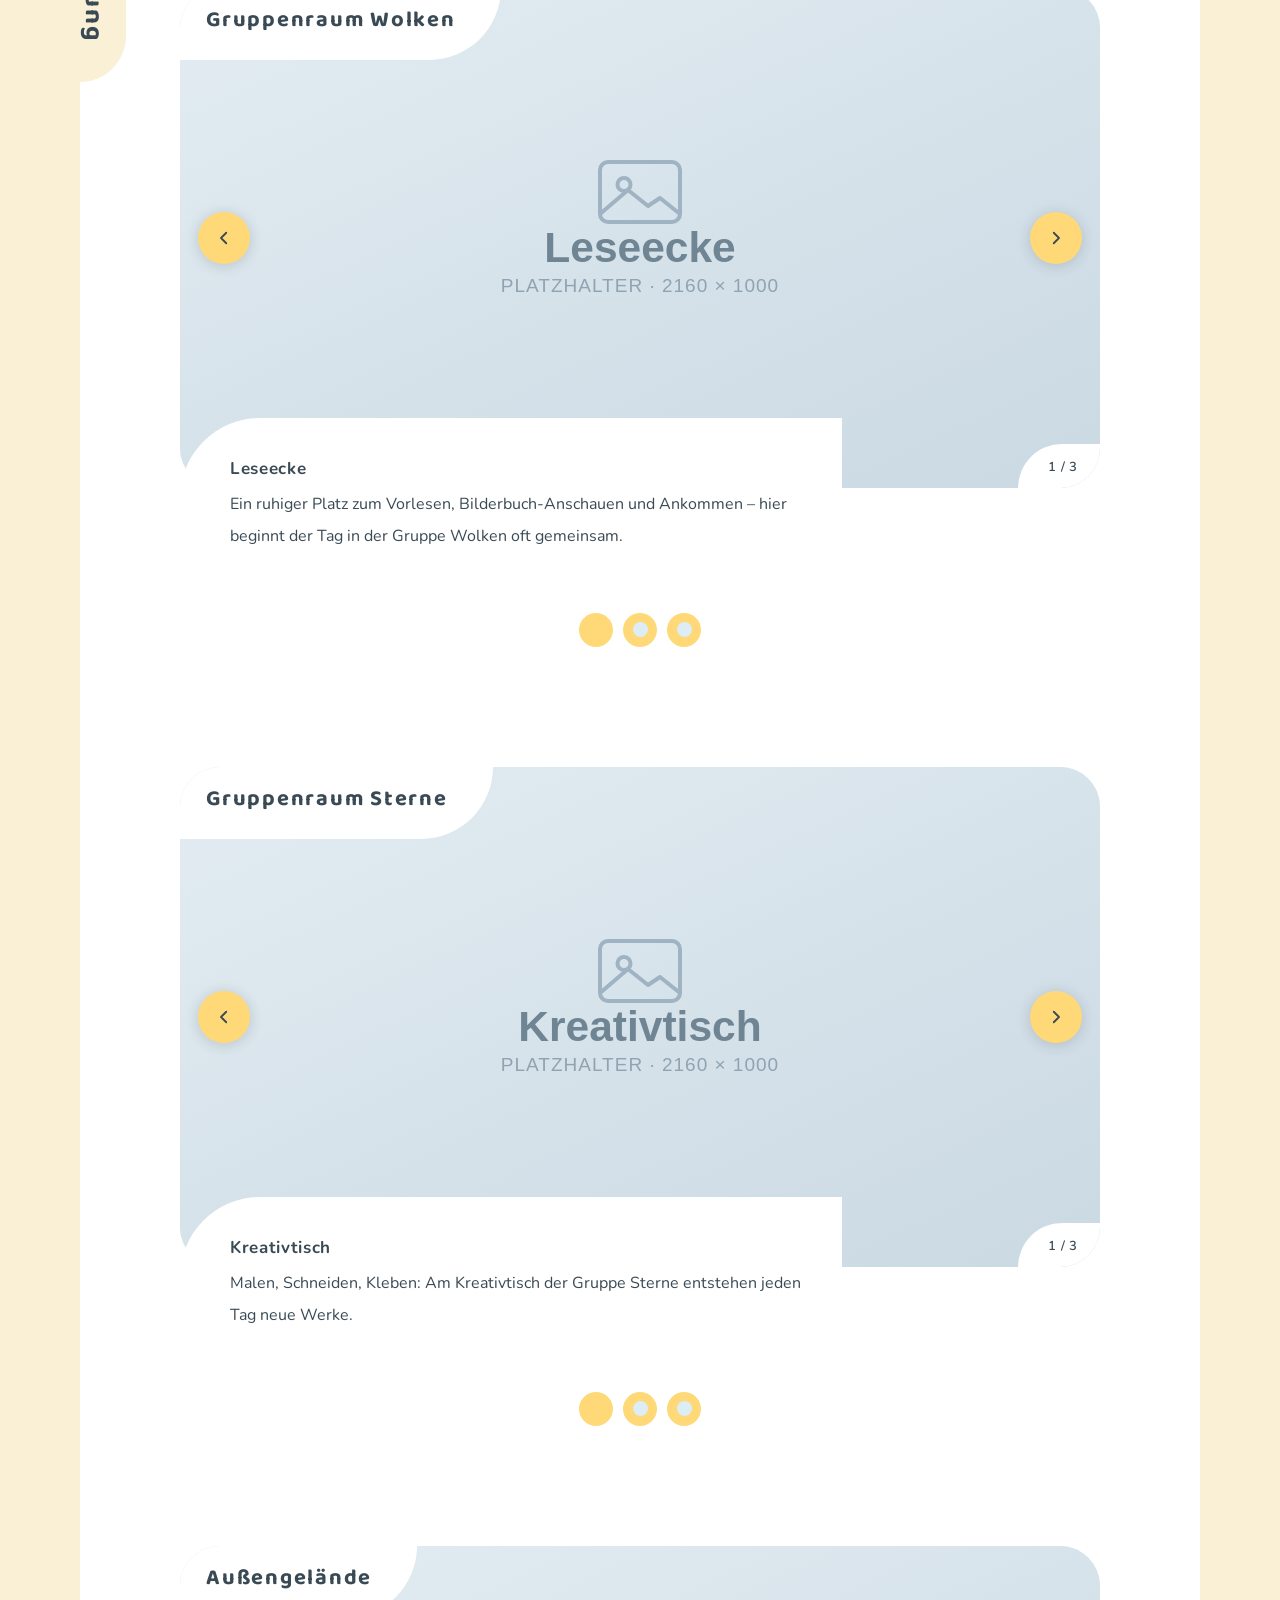
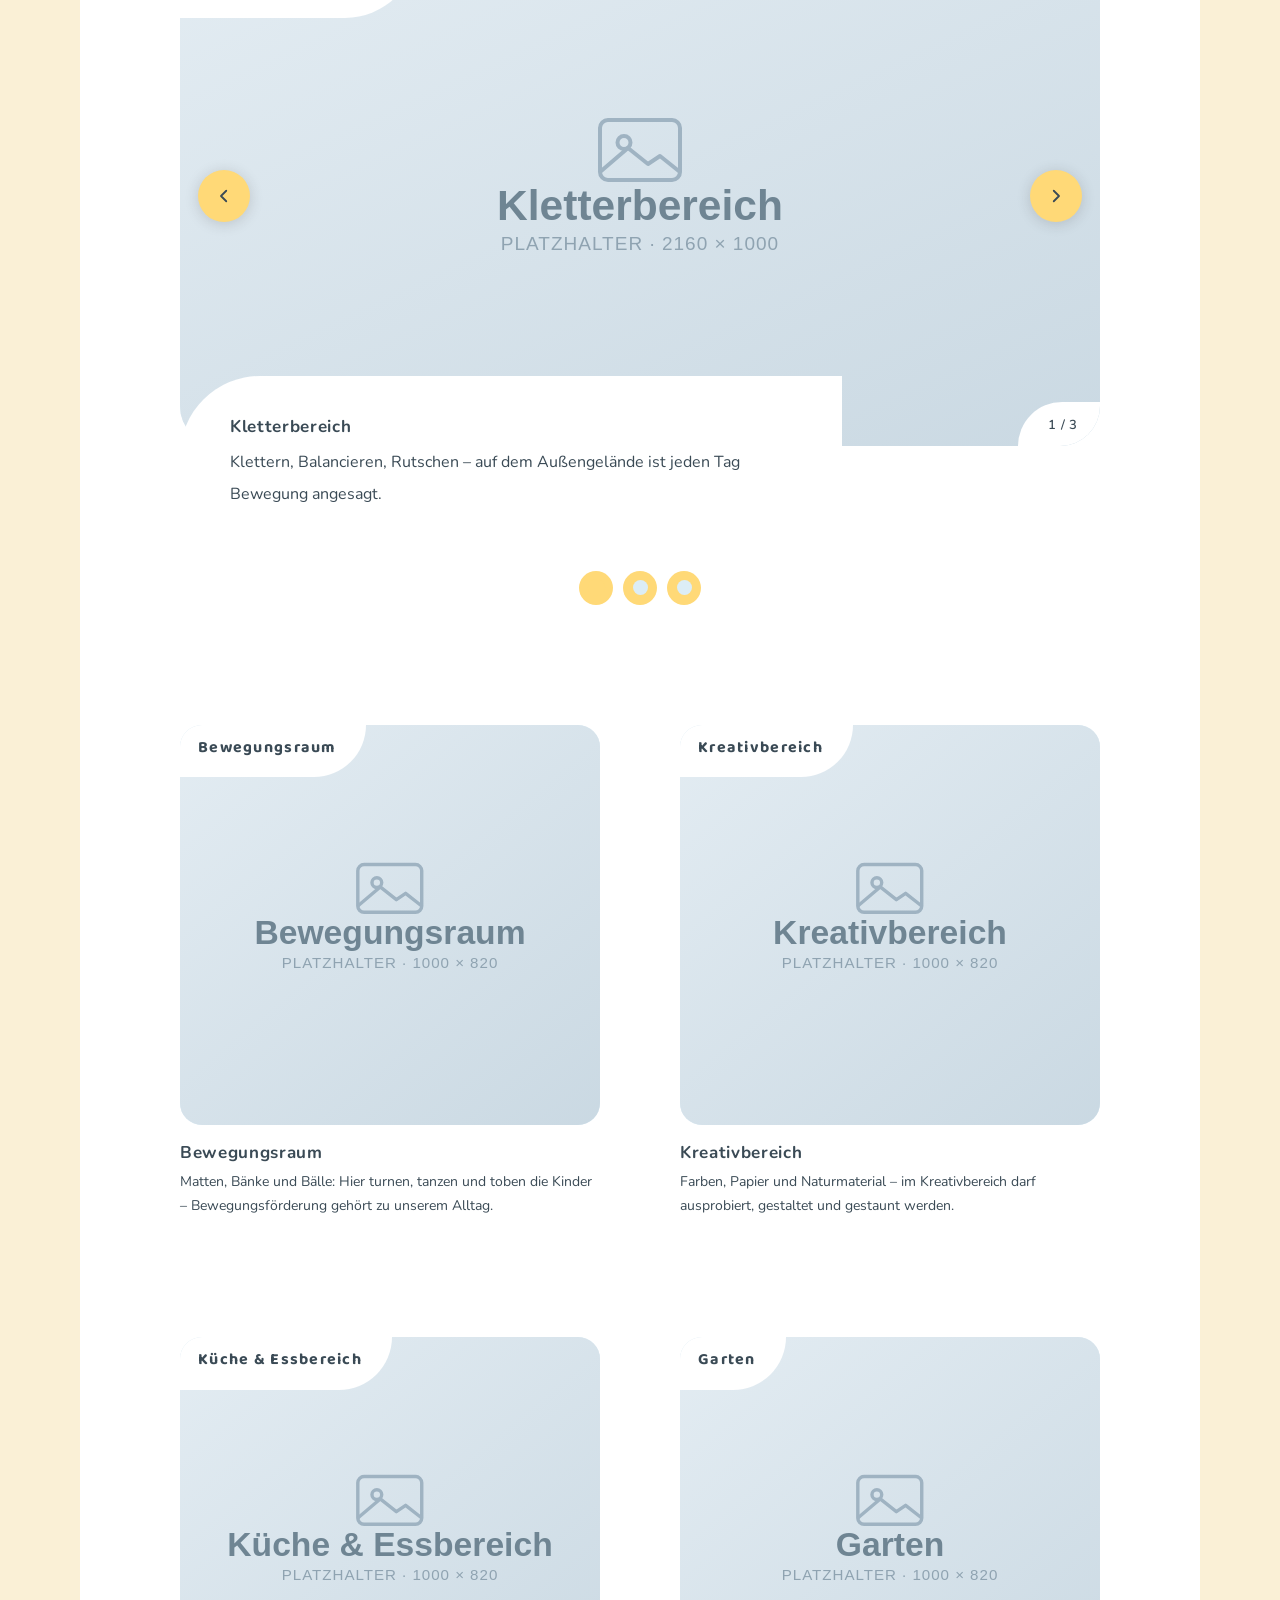
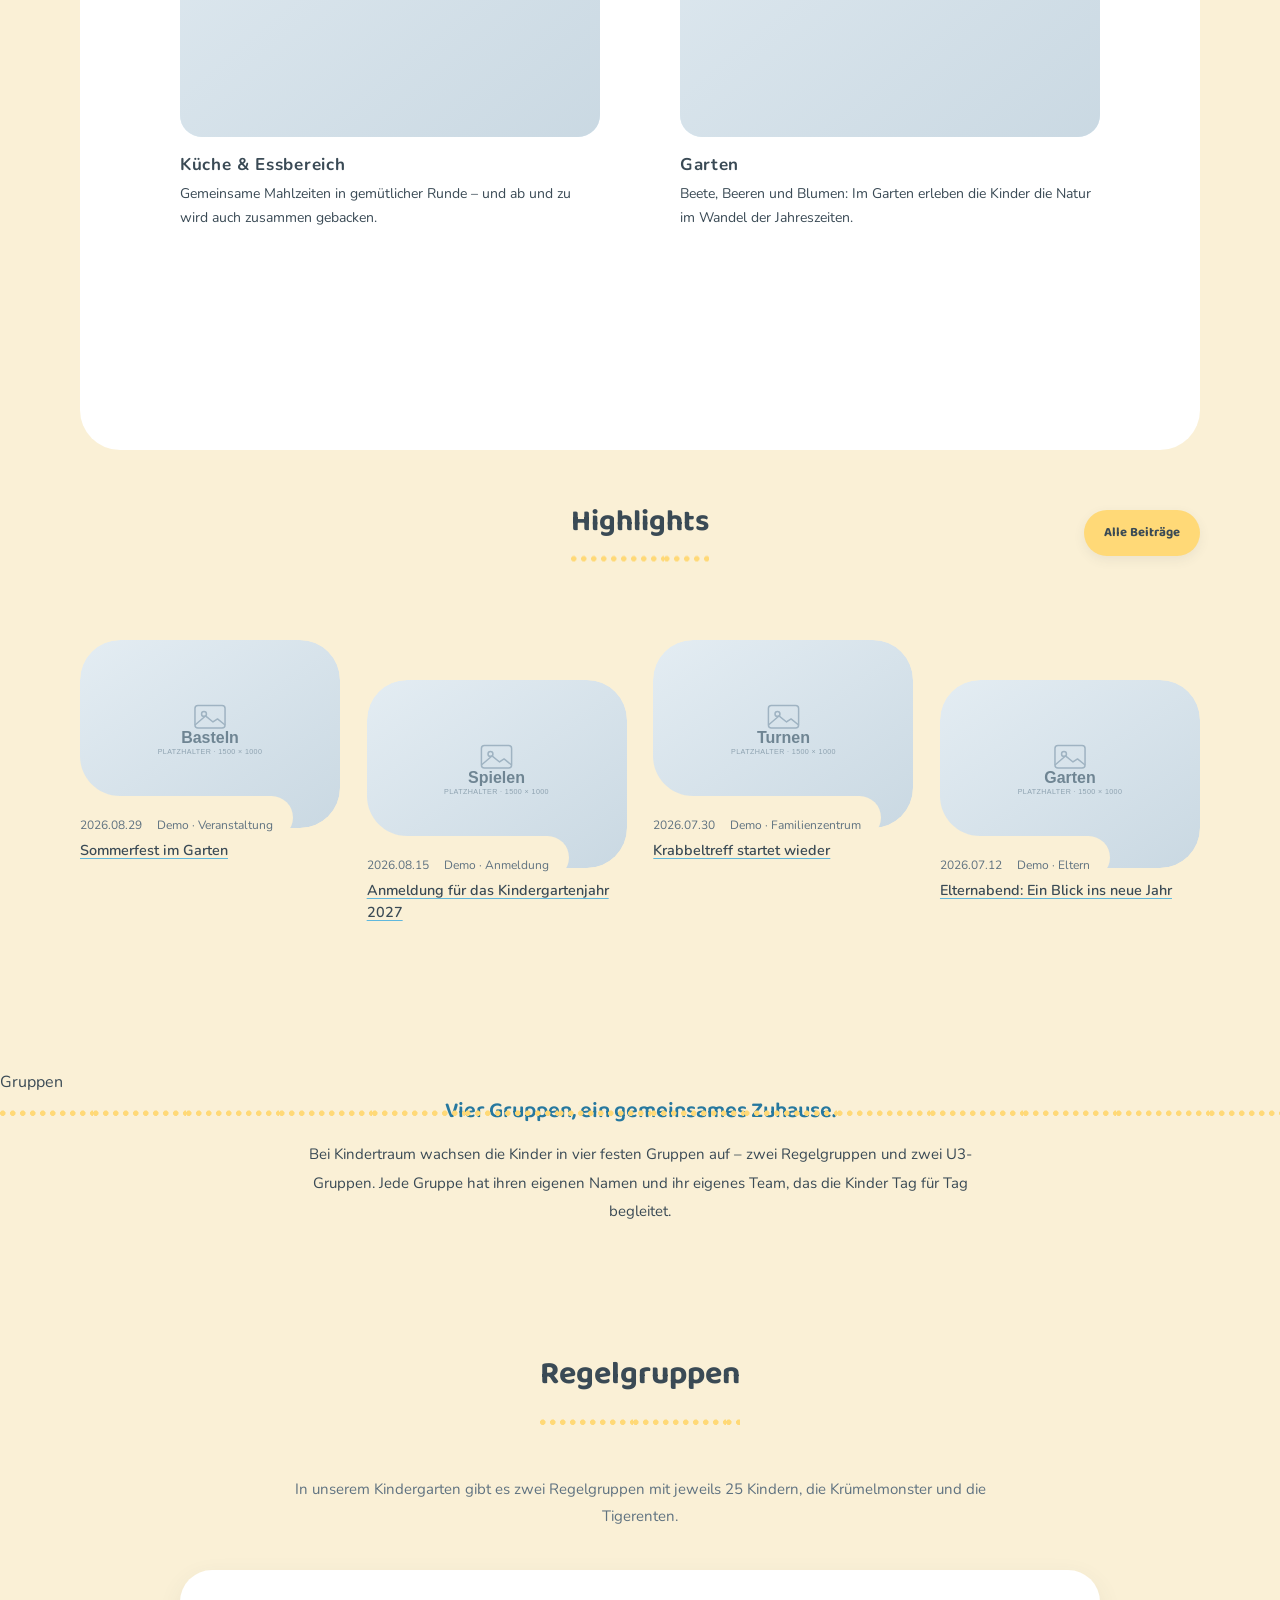
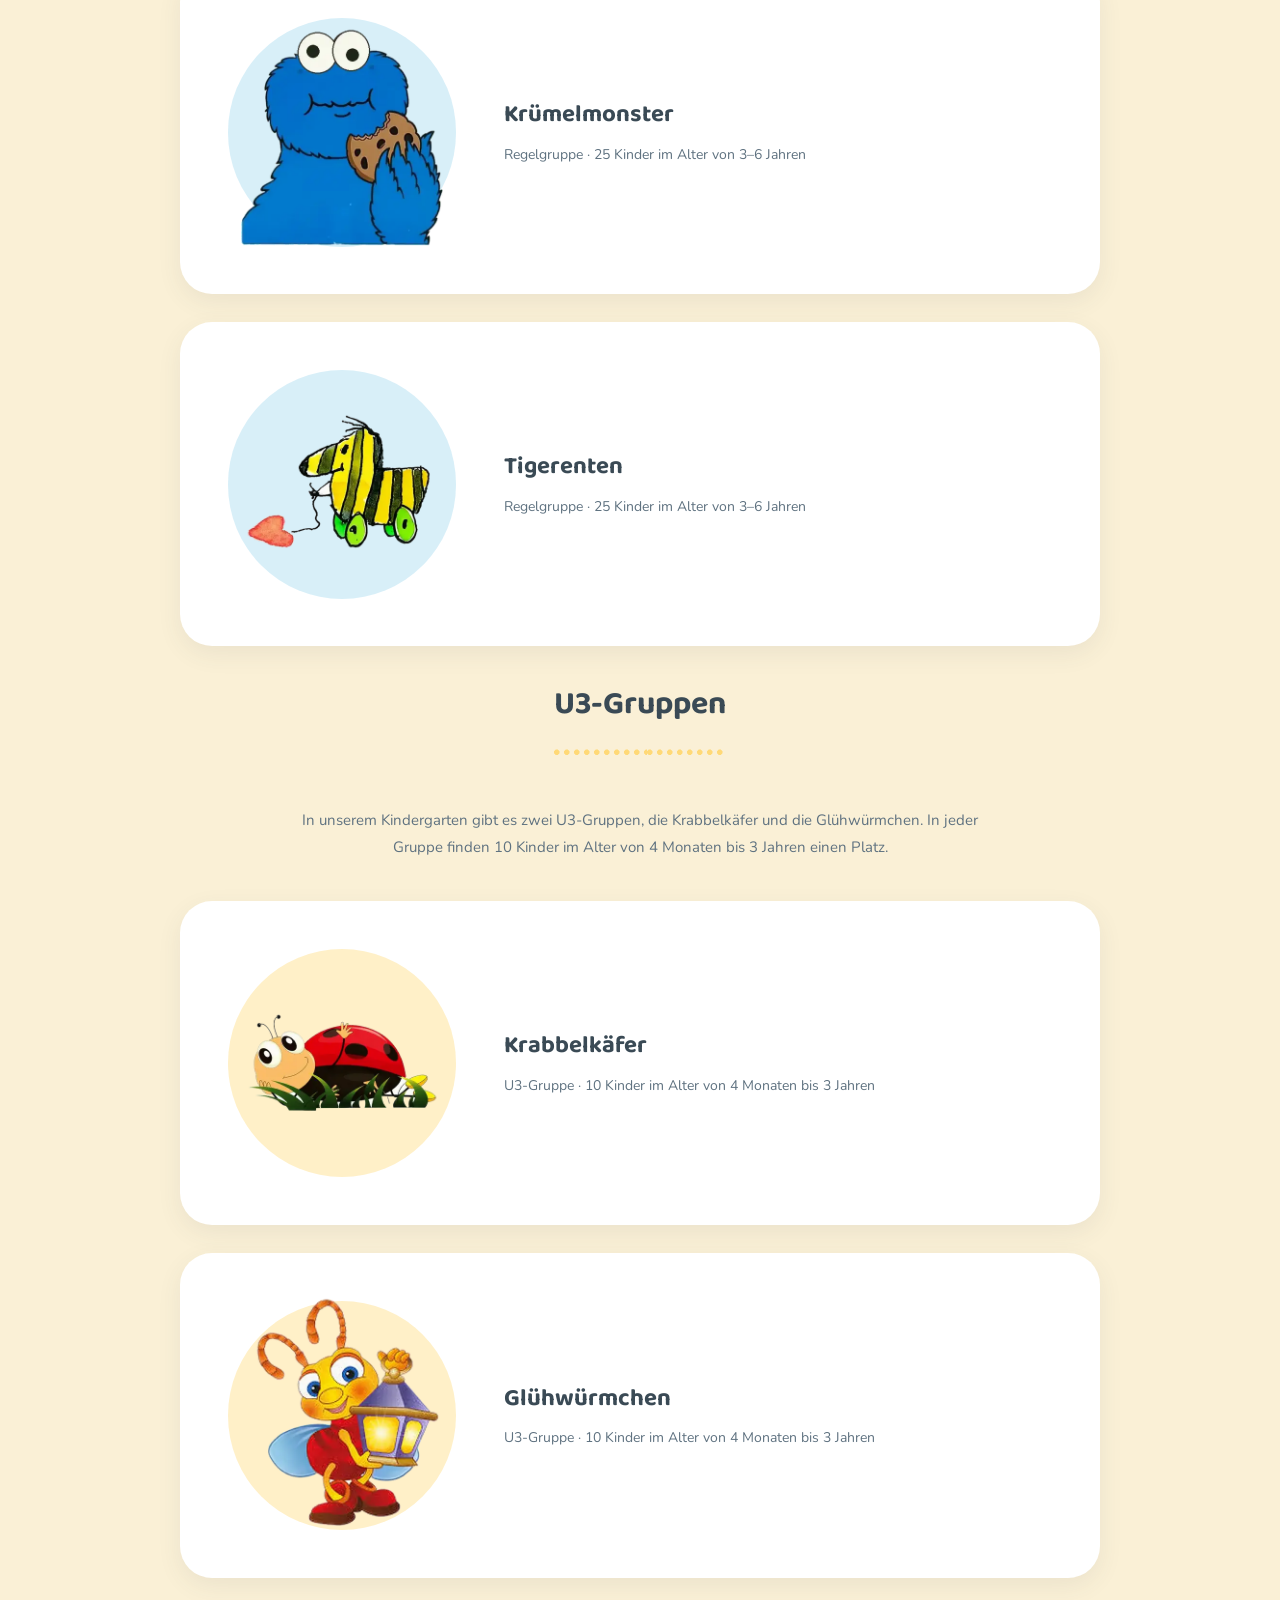
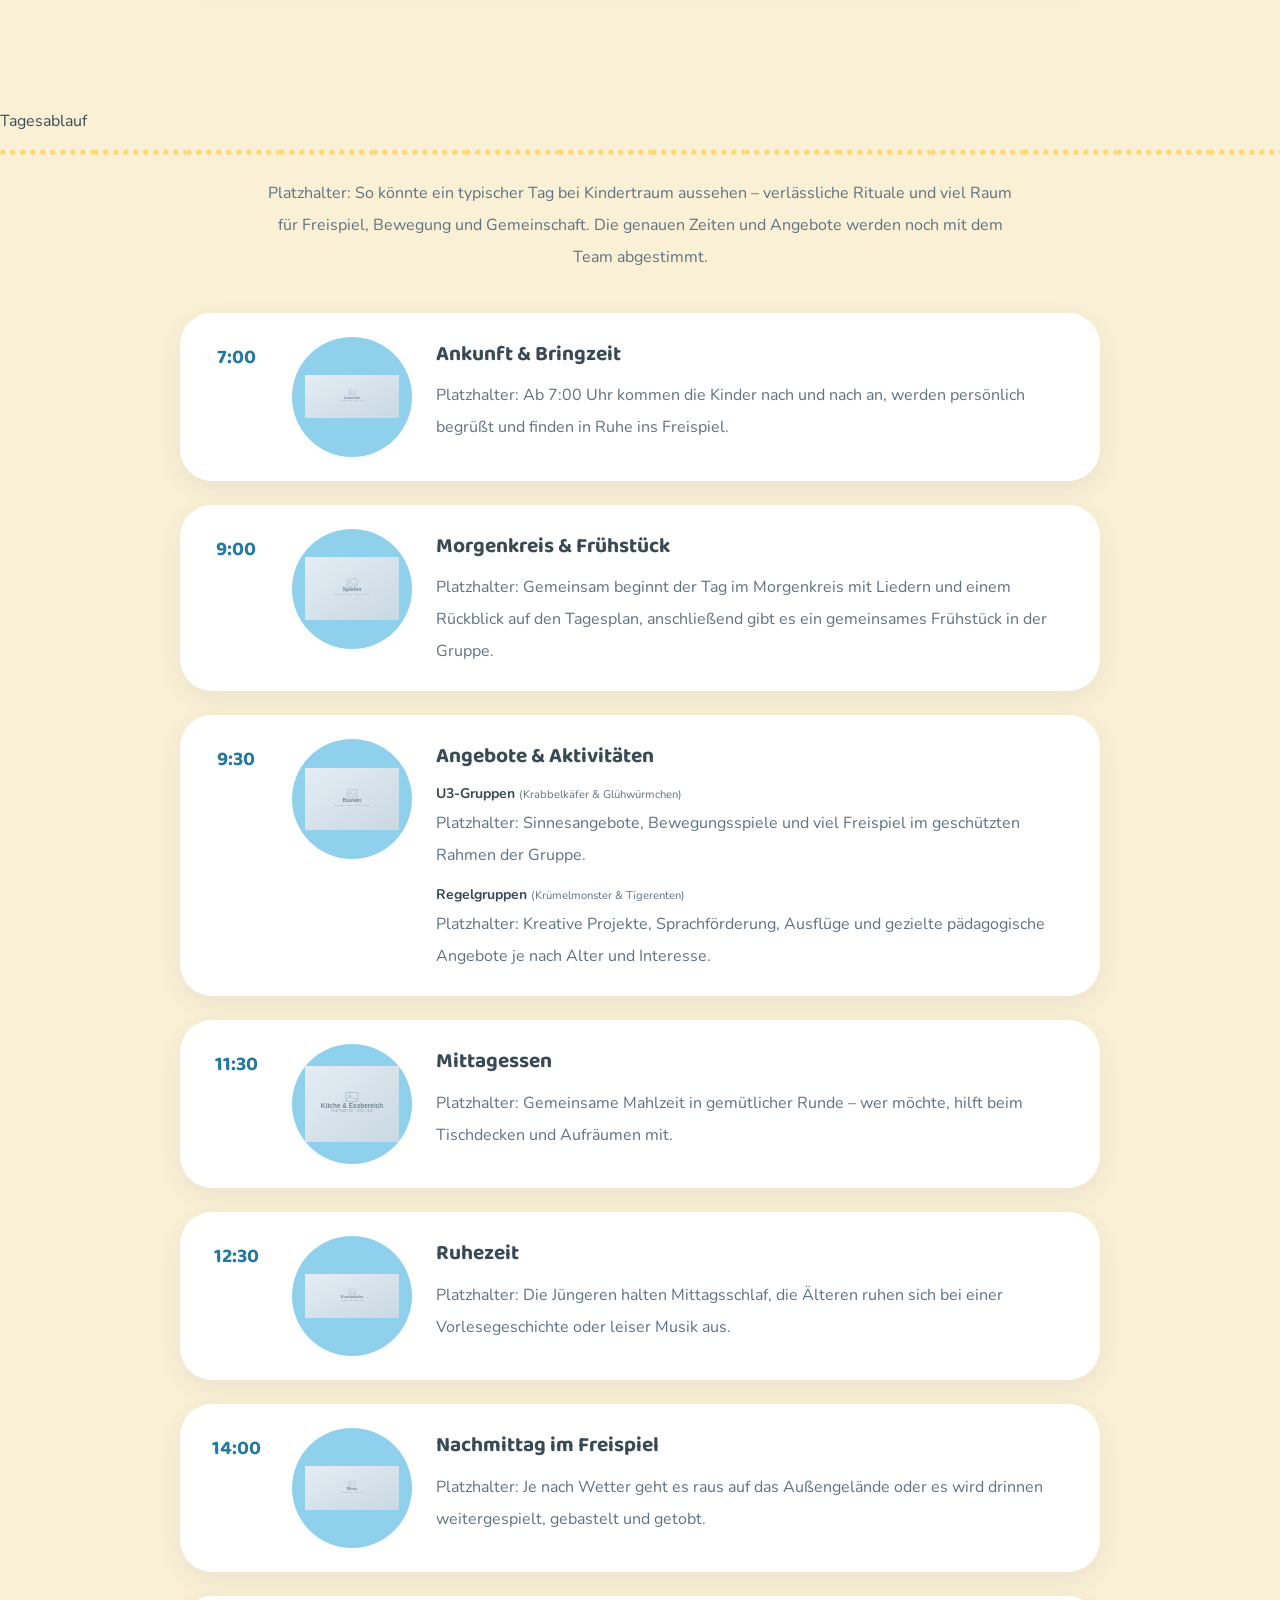
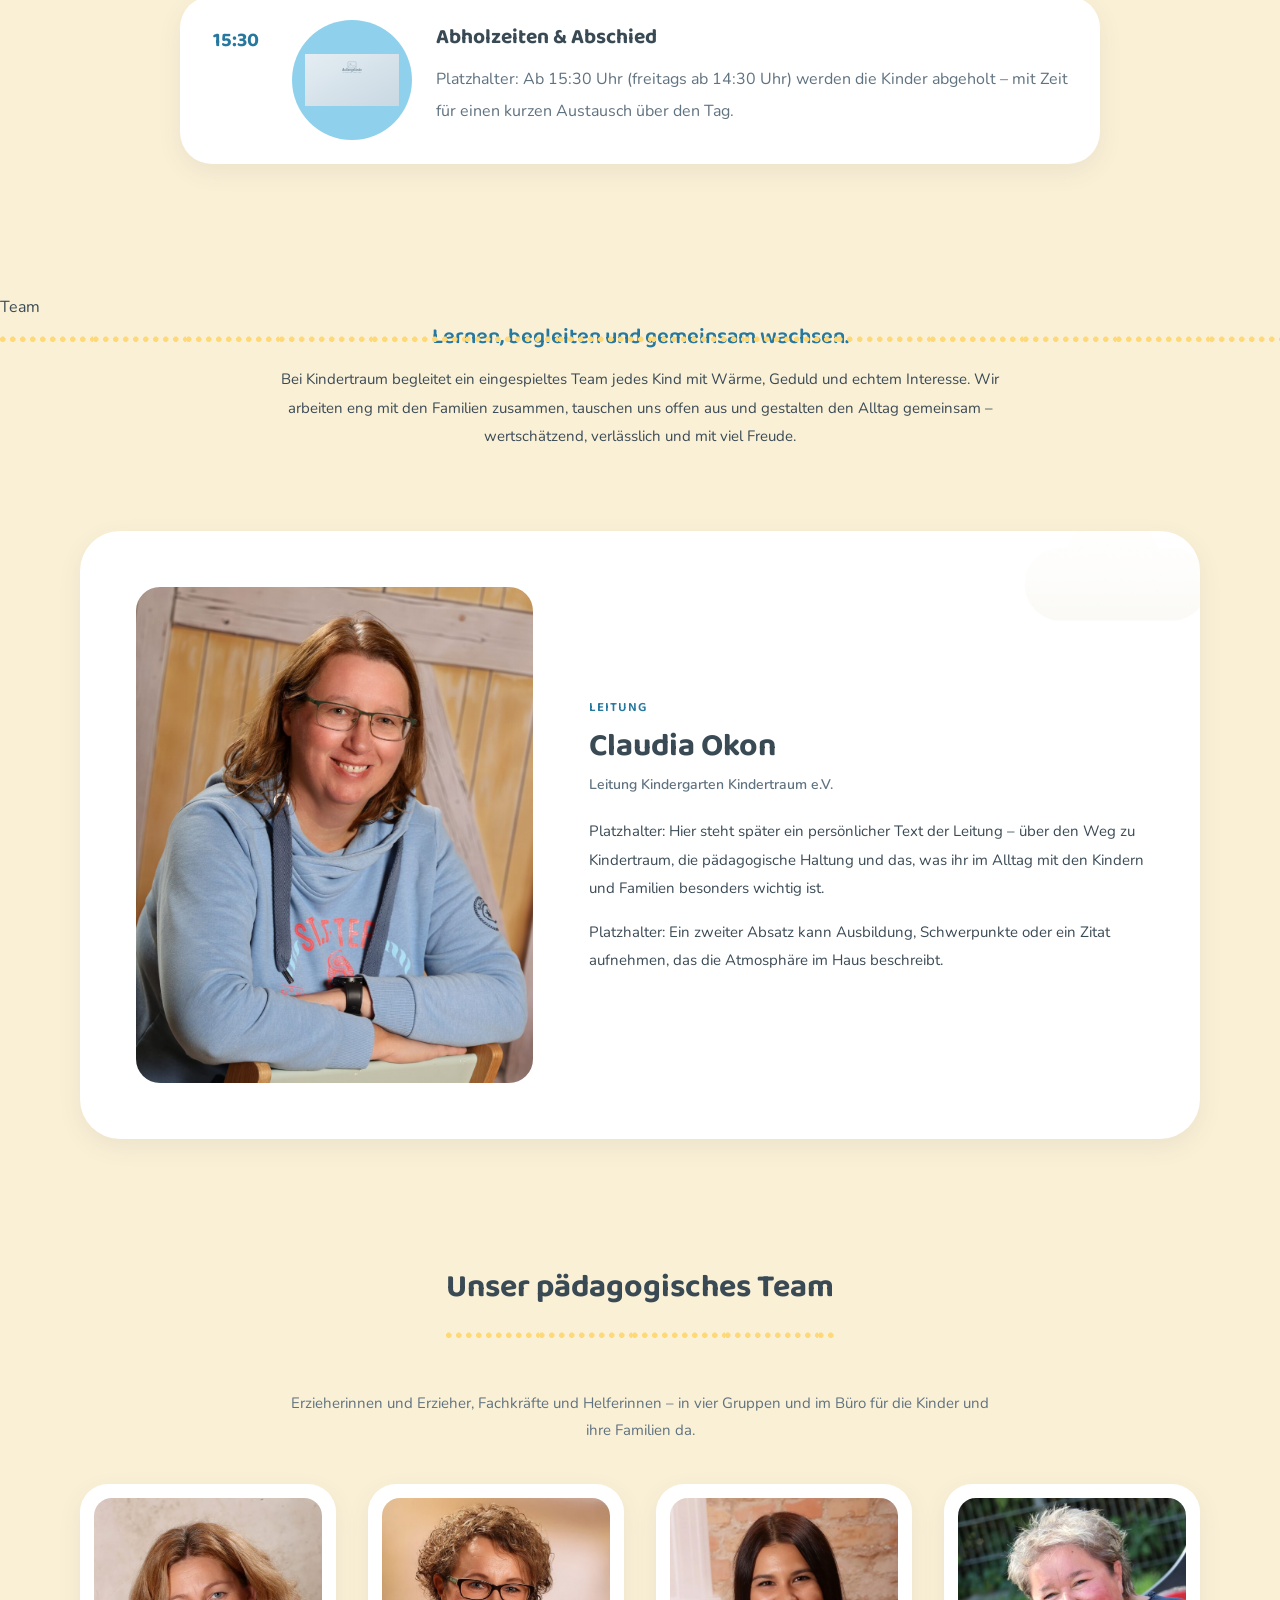
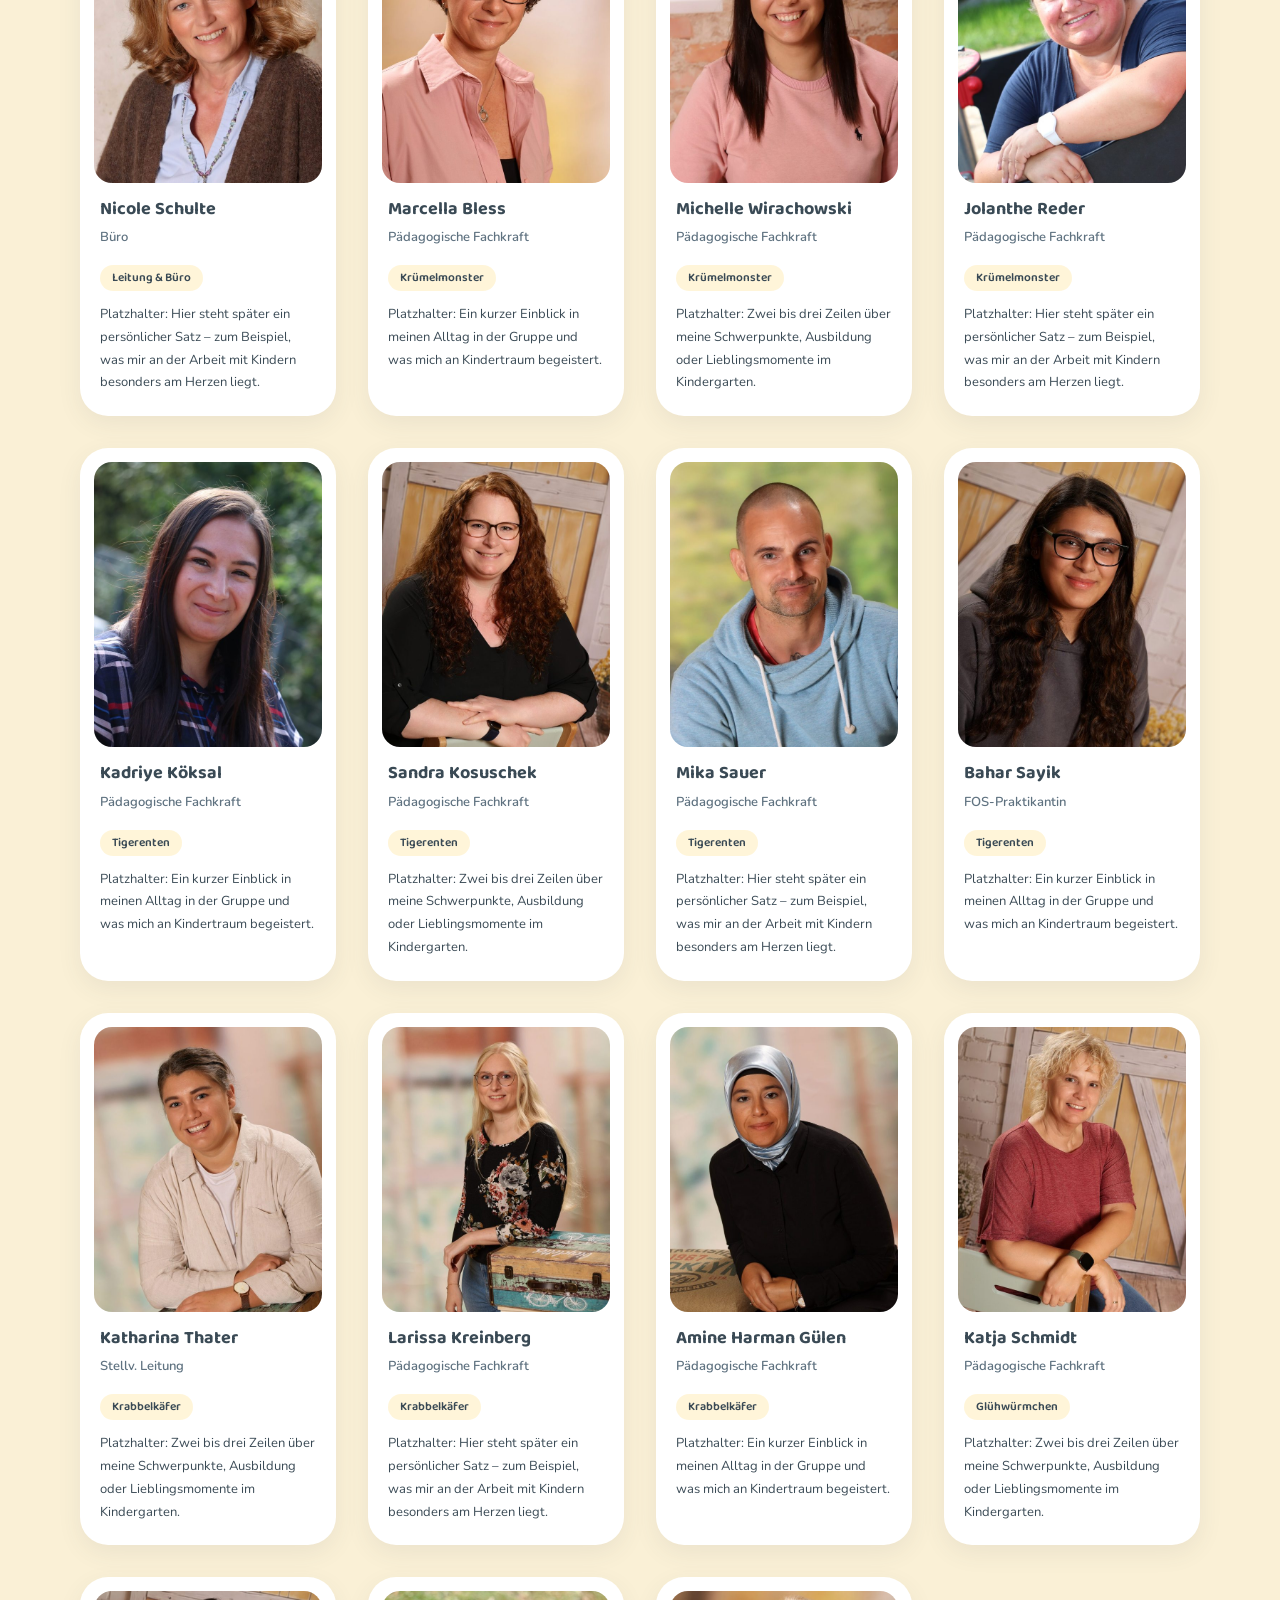
==== commit 1e1a36e0: "Vorschau aktualisieren: One-Pager-Umbau + optimierte Gruppenfiguren-Animationen" ====
--- a/index.html
+++ b/index.html
@@ -24,9 +24,12 @@
 <!-- Vorlagen-CSS unverändert (Layout, Grid, Breakpoints), danach die Kindertraum-Overrides -->
 <link rel="stylesheet" type="text/css" media="all" href="assets/css/base.css">
 <link rel="stylesheet" type="text/css" media="all" href="assets/css/page_home.css">
+<link rel="stylesheet" type="text/css" media="all" href="assets/css/page_about.css">
+<link rel="stylesheet" type="text/css" media="all" href="assets/css/bsr.css">
 <link rel="stylesheet" type="text/css" media="all" href="assets/css/kindertraum.css">
 <script src="assets/js/module_common.js"></script>
 <script src="assets/js/page_home.js" defer></script>
+<script src="assets/js/bsr.js" defer></script>
 <script src="assets/js/kindertraum.js" defer></script>
 
 </head>
@@ -48,23 +51,33 @@
 					</p>
 					<ul class="g-nav__list main">
 						<li class="g-nav__li anm">
-							<a href="#news" class="g-nav__anchor">
-								<span class="lbl">Aktuelles</span>
-							</a>
-						</li>
-						<li class="g-nav__li anm">
 							<a href="#message" class="g-nav__anchor">
 								<span class="lbl">Über uns</span>
 							</a>
 						</li>
 						<li class="g-nav__li anm">
-							<a href="unsere-einrichtung.html" class="g-nav__anchor">
+							<a href="#einrichtung" class="g-nav__anchor">
 								<span class="lbl">Unsere Einrichtung</span>
 							</a>
 						</li>
 						<li class="g-nav__li anm">
-							<a href="gruppen.html" class="g-nav__anchor">
+							<a href="#news" class="g-nav__anchor">
+								<span class="lbl">Highlights</span>
+							</a>
+						</li>
+						<li class="g-nav__li anm">
+							<a href="#gruppen" class="g-nav__anchor">
 								<span class="lbl">Gruppen</span>
+							</a>
+						</li>
+						<li class="g-nav__li anm">
+							<a href="#tagesablauf" class="g-nav__anchor">
+								<span class="lbl">Tagesablauf</span>
+							</a>
+						</li>
+						<li class="g-nav__li anm">
+							<a href="#team" class="g-nav__anchor">
+								<span class="lbl">Team</span>
 							</a>
 						</li>
 						<li class="g-nav__li anm">
@@ -72,15 +85,10 @@
 								<span class="lbl">Familienzentrum</span>
 							</a>
 						</li>
-						<li class="g-nav__li anm">
-							<a href="team.html" class="g-nav__anchor">
-								<span class="lbl">Team</span>
-							</a>
-						</li>
 					</ul>
 					<ul class="g-nav__list sub anm">
 						<li class="g-nav__li">
-							<a href="#homeMenu" class="g-nav__anchor">
+							<a href="#kontakt" class="g-nav__anchor">
 								<span class="lbl">Kontakt</span>
 							</a>
 						</li>
@@ -301,14 +309,241 @@
 			</div>
 
 			<!-- ============================================================ -->
-			<!-- 3. AKTUELLES  (WP-Template-Part: news, 4 Karten)              -->
-			<!-- Demo-Inhalte – werden später durch echte Beiträge ersetzt.    -->
+			<!-- 3. UNSERE EINRICHTUNG  (WP-Template-Part: einrichtung)         -->
+			<!-- Übernommen aus unsere-einrichtung.html (siehe _archiv/)        -->
+			<!-- ============================================================ -->
+			<div id="einrichtung" class="einrichtung-section c-section--m">
+				<div class="titleContents">
+					<h2 class="contents__ttl h-ut">
+						<span class="contents__ttl-txt">Unsere Einrichtung</span>
+					</h2>
+				</div>
+
+				<div id="overview" class="overview block">
+					<div class="overviewContentsWrap bg--white w-state vtWrap">
+						<h2 class="contents__ttl t vertical">
+							<span class="contents__ttl-txt">Überblick</span>
+						</h2>
+						<dl class="overviewList">
+							<div class="ov__item space_adjustment">
+								<dt class="ovTitle b">Träger</dt>
+								<dd class="ovData">Elterninitiative Kindergarten Kindertraum e.V.</dd>
+							</div>
+							<div class="ov__item">
+								<dt class="ovTitle b">Seit</dt>
+								<dd class="ovData">1989</dd>
+							</div>
+							<div class="ov__item">
+								<dt class="ovTitle b">Einrichtung</dt>
+								<dd class="ovData">Zweigruppiger Kindergarten &amp; Familienzentrum</dd>
+							</div>
+							<div class="ov__item">
+								<dt class="ovTitle b">Gruppen</dt>
+								<dd class="ovData"><span class="ib">Wolken</span> · <span class="ib">Sterne</span></dd>
+							</div>
+							<div class="ov__item">
+								<dt class="ovTitle b">Betreuung</dt>
+								<dd class="ovData">35 h &amp; 45 h pro Woche</dd>
+							</div>
+							<div class="ov__item">
+								<dt class="ovTitle b">Offen für</dt>
+								<dd class="ovData">Alle Familien – unabhängig von Herkunft, Religion oder Lebensform</dd>
+							</div>
+							<div class="ov__item">
+								<dt class="ovTitle b">Telefon</dt>
+								<dd class="ovData">02351 679678</dd>
+							</div>
+							<div class="ov__item">
+								<dt class="ovTitle b">E-Mail</dt>
+								<dd class="ovData"><a href="mailto:mail@kindergarten-kindertraum.de" class="map__anchor b">mail@kindergarten-kindertraum.de</a></dd>
+							</div>
+						</dl>
+						<div class="supplyBox dotBox">
+							<h2 class="supply__ttl b">Lernt uns kennen</h2>
+							<p class="supply__txt">Ihr möchtet unsere Räume, das Außengelände und unser Team persönlich kennenlernen? Wir zeigen euch gern die Einrichtung und beantworten eure Fragen zu Betreuungszeiten, Anmeldung und Familienzentrum.</p>
+							<div class="telWrap">
+								<dl class="telNum">
+									<div class="telNum__block">
+										<dt class="tel__label">TEL</dt>
+										<dd class="tel__data">02351 679678</dd>
+									</div>
+									<small>Mo–Do 07:00–16:30 · Fr 07:00–15:30</small>
+								</dl>
+							</div>
+						</div>
+					</div>
+				</div>
+
+				<div id="access" class="access block c-section--m">
+					<div class="accessContentsWrap w-state">
+						<figure class="access__fig access__fig--full vtWrap">
+							<h2 class="contents__ttl t vertical">
+								<span class="contents__ttl-txt">Anfahrt</span>
+							</h2>
+							<video class="access__video img--radius" controls preload="metadata" playsinline poster="assets/video/kindertraum-video-poster.jpg">
+								<source src="assets/video/kindertraum-video-720p.mp4" type="video/mp4">
+								Euer Browser unterstützt keine Videowiedergabe.
+							</video>
+						</figure>
+					</div>
+				</div>
+
+				<div id="facility" class="facility block c-section--m">
+					<div class="facilityContentsWrap bg--white w-state vtWrap">
+						<h2 class="contents__ttl t vertical">
+							<span class="contents__ttl-txt">Einrichtung</span>
+						</h2>
+						<div class="facilityList">
+								<div id="einrichtung-wolken" class="facilityList__item hzWrap">
+									<div class="fcFigWrap">
+										<div class="bsr" data-bsr data-bsr-beschriftung="Gruppenraum Wolken">
+										<div class="bsr__buehne" data-bsr-buehne tabindex="0" role="group" aria-roledescription="Bilderslider" aria-label="Gruppenraum Wolken">
+											<button class="bsr__pfeil bsr__pfeil--zurueck" type="button" data-bsr-zurueck aria-label="Vorheriges Bild">
+												<svg viewBox="0 0 24 24" aria-hidden="true"><path d="M15 5 8 12l7 7" stroke-linecap="round" stroke-linejoin="round"/></svg>
+											</button>
+											<button class="bsr__pfeil bsr__pfeil--vor" type="button" data-bsr-vor aria-label="Nächstes Bild">
+												<svg viewBox="0 0 24 24" aria-hidden="true"><path d="M9 5l7 7-7 7" stroke-linecap="round" stroke-linejoin="round"/></svg>
+											</button>
+											<h3 class="bsr__titel">Gruppenraum Wolken</h3>
+											<p class="bsr__zaehler" data-bsr-zaehler aria-hidden="true">1 / 3</p>
+											<div class="bsr__slide is-aktiv" data-bsr-slide data-bsr-titel="Gruppenraum Wolken" data-bsr-text="&lt;b&gt;Leseecke&lt;/b&gt;Ein ruhiger Platz zum Vorlesen, Bilderbuch-Anschauen und Ankommen – hier beginnt der Tag in der Gruppe Wolken oft gemeinsam.">
+												<img class="bsr__bild" src="assets/img/placeholder/einr-wolken-leseecke.svg" alt="Leseecke – Platzhalterbild">
+											</div>
+											<div class="bsr__slide" data-bsr-slide data-bsr-titel="Gruppenraum Wolken" data-bsr-text="&lt;b&gt;Baubereich&lt;/b&gt;Bausteine, Fahrzeuge und Konstruktionsmaterial laden zum Tüfteln ein – allein oder im Team.">
+												<img class="bsr__bild" src="assets/img/placeholder/einr-wolken-baubereich.svg" alt="Baubereich – Platzhalterbild">
+											</div>
+											<div class="bsr__slide" data-bsr-slide data-bsr-titel="Gruppenraum Wolken" data-bsr-text="&lt;b&gt;Freispiel&lt;/b&gt;Im Freispiel entscheiden die Kinder selbst, was, wo und mit wem sie spielen – so lernen sie miteinander und voneinander.">
+												<img class="bsr__bild" src="assets/img/placeholder/einr-wolken-freispiel.svg" alt="Freispiel – Platzhalterbild">
+											</div>
+										</div>
+										<p class="bsr__unterschrift" data-bsr-text-ziel><b>Leseecke</b>Ein ruhiger Platz zum Vorlesen, Bilderbuch-Anschauen und Ankommen – hier beginnt der Tag in der Gruppe Wolken oft gemeinsam.</p>
+										<ul class="bsr__punkte" data-bsr-punkte></ul>
+										<p data-bsr-status role="status" aria-live="polite" class="bsr__status"></p>
+									</div>
+									</div>
+								</div>
+								<div class="facilityList__item hzWrap">
+									<div class="fcFigWrap">
+										<div class="bsr" data-bsr data-bsr-beschriftung="Gruppenraum Sterne">
+										<div class="bsr__buehne" data-bsr-buehne tabindex="0" role="group" aria-roledescription="Bilderslider" aria-label="Gruppenraum Sterne">
+											<button class="bsr__pfeil bsr__pfeil--zurueck" type="button" data-bsr-zurueck aria-label="Vorheriges Bild">
+												<svg viewBox="0 0 24 24" aria-hidden="true"><path d="M15 5 8 12l7 7" stroke-linecap="round" stroke-linejoin="round"/></svg>
+											</button>
+											<button class="bsr__pfeil bsr__pfeil--vor" type="button" data-bsr-vor aria-label="Nächstes Bild">
+												<svg viewBox="0 0 24 24" aria-hidden="true"><path d="M9 5l7 7-7 7" stroke-linecap="round" stroke-linejoin="round"/></svg>
+											</button>
+											<h3 class="bsr__titel">Gruppenraum Sterne</h3>
+											<p class="bsr__zaehler" data-bsr-zaehler aria-hidden="true">1 / 3</p>
+											<div class="bsr__slide is-aktiv" data-bsr-slide data-bsr-titel="Gruppenraum Sterne" data-bsr-text="&lt;b&gt;Kreativtisch&lt;/b&gt;Malen, Schneiden, Kleben: Am Kreativtisch der Gruppe Sterne entstehen jeden Tag neue Werke.">
+												<img class="bsr__bild" src="assets/img/placeholder/einr-sterne-kreativtisch.svg" alt="Kreativtisch – Platzhalterbild">
+											</div>
+											<div class="bsr__slide" data-bsr-slide data-bsr-titel="Gruppenraum Sterne" data-bsr-text="&lt;b&gt;Rollenspiel&lt;/b&gt;Puppenecke, Verkleidungskiste und Kaufladen – im Rollenspiel probieren die Kinder die Welt der Großen aus.">
+												<img class="bsr__bild" src="assets/img/placeholder/einr-sterne-rollenspiel.svg" alt="Rollenspiel – Platzhalterbild">
+											</div>
+											<div class="bsr__slide" data-bsr-slide data-bsr-titel="Gruppenraum Sterne" data-bsr-text="&lt;b&gt;Kuschelecke&lt;/b&gt;Ein weicher Rückzugsort zum Ausruhen, Kuscheln und Kraft tanken.">
+												<img class="bsr__bild" src="assets/img/placeholder/einr-sterne-kuschelecke.svg" alt="Kuschelecke – Platzhalterbild">
+											</div>
+										</div>
+										<p class="bsr__unterschrift" data-bsr-text-ziel><b>Kreativtisch</b>Malen, Schneiden, Kleben: Am Kreativtisch der Gruppe Sterne entstehen jeden Tag neue Werke.</p>
+										<ul class="bsr__punkte" data-bsr-punkte></ul>
+										<p data-bsr-status role="status" aria-live="polite" class="bsr__status"></p>
+									</div>
+									</div>
+								</div>
+								<div class="facilityList__item hzWrap">
+									<div class="fcFigWrap">
+										<div class="bsr" data-bsr data-bsr-beschriftung="Außengelände">
+										<div class="bsr__buehne" data-bsr-buehne tabindex="0" role="group" aria-roledescription="Bilderslider" aria-label="Außengelände">
+											<button class="bsr__pfeil bsr__pfeil--zurueck" type="button" data-bsr-zurueck aria-label="Vorheriges Bild">
+												<svg viewBox="0 0 24 24" aria-hidden="true"><path d="M15 5 8 12l7 7" stroke-linecap="round" stroke-linejoin="round"/></svg>
+											</button>
+											<button class="bsr__pfeil bsr__pfeil--vor" type="button" data-bsr-vor aria-label="Nächstes Bild">
+												<svg viewBox="0 0 24 24" aria-hidden="true"><path d="M9 5l7 7-7 7" stroke-linecap="round" stroke-linejoin="round"/></svg>
+											</button>
+											<h3 class="bsr__titel">Außengelände</h3>
+											<p class="bsr__zaehler" data-bsr-zaehler aria-hidden="true">1 / 3</p>
+											<div class="bsr__slide is-aktiv" data-bsr-slide data-bsr-titel="Außengelände" data-bsr-text="&lt;b&gt;Kletterbereich&lt;/b&gt;Klettern, Balancieren, Rutschen – auf dem Außengelände ist jeden Tag Bewegung angesagt.">
+												<img class="bsr__bild" src="assets/img/placeholder/einr-aussen-kletterbereich.svg" alt="Kletterbereich – Platzhalterbild">
+											</div>
+											<div class="bsr__slide" data-bsr-slide data-bsr-titel="Außengelände" data-bsr-text="&lt;b&gt;Sandkasten&lt;/b&gt;Buddeln, Bauen und Matschen: Der Sandkasten ist bei jedem Wetter ein Lieblingsplatz.">
+												<img class="bsr__bild" src="assets/img/placeholder/einr-aussen-sandkasten.svg" alt="Sandkasten – Platzhalterbild">
+											</div>
+											<div class="bsr__slide" data-bsr-slide data-bsr-titel="Außengelände" data-bsr-text="&lt;b&gt;Wiese&lt;/b&gt;Platz zum Rennen, Toben und für gemeinsame Spiele an der frischen Luft.">
+												<img class="bsr__bild" src="assets/img/placeholder/einr-aussen-wiese.svg" alt="Wiese – Platzhalterbild">
+											</div>
+										</div>
+										<p class="bsr__unterschrift" data-bsr-text-ziel><b>Kletterbereich</b>Klettern, Balancieren, Rutschen – auf dem Außengelände ist jeden Tag Bewegung angesagt.</p>
+										<ul class="bsr__punkte" data-bsr-punkte></ul>
+										<p data-bsr-status role="status" aria-live="polite" class="bsr__status"></p>
+									</div>
+									</div>
+								</div>
+								<div class="facilityList__item hzWrap half__item">
+									<div class="fcFigWrap">
+										<div class="bsr bsr--kompakt" data-bsr data-bsr-beschriftung="Bewegungsraum">
+										<div class="bsr__buehne" data-bsr-buehne tabindex="0" role="group" aria-roledescription="Bilderslider" aria-label="Bewegungsraum">
+											<h3 class="bsr__titel">Bewegungsraum</h3>
+											<div class="bsr__slide is-aktiv" data-bsr-slide data-bsr-titel="Bewegungsraum" data-bsr-text="&lt;b&gt;Bewegungsraum&lt;/b&gt;Matten, Bänke und Bälle: Hier turnen, tanzen und toben die Kinder – Bewegungsförderung gehört zu unserem Alltag.">
+												<img class="bsr__bild" src="assets/img/placeholder/einr-bewegungsraum.svg" alt="Bewegungsraum – Platzhalterbild">
+											</div>
+										</div>
+										<p class="bsr__unterschrift" data-bsr-text-ziel><b>Bewegungsraum</b>Matten, Bänke und Bälle: Hier turnen, tanzen und toben die Kinder – Bewegungsförderung gehört zu unserem Alltag.</p>
+									</div>
+									</div>
+								</div>
+								<div class="facilityList__item hzWrap half__item">
+									<div class="fcFigWrap">
+										<div class="bsr bsr--kompakt" data-bsr data-bsr-beschriftung="Kreativbereich">
+										<div class="bsr__buehne" data-bsr-buehne tabindex="0" role="group" aria-roledescription="Bilderslider" aria-label="Kreativbereich">
+											<h3 class="bsr__titel">Kreativbereich</h3>
+											<div class="bsr__slide is-aktiv" data-bsr-slide data-bsr-titel="Kreativbereich" data-bsr-text="&lt;b&gt;Kreativbereich&lt;/b&gt;Farben, Papier und Naturmaterial – im Kreativbereich darf ausprobiert, gestaltet und gestaunt werden.">
+												<img class="bsr__bild" src="assets/img/placeholder/einr-kreativbereich.svg" alt="Kreativbereich – Platzhalterbild">
+											</div>
+										</div>
+										<p class="bsr__unterschrift" data-bsr-text-ziel><b>Kreativbereich</b>Farben, Papier und Naturmaterial – im Kreativbereich darf ausprobiert, gestaltet und gestaunt werden.</p>
+									</div>
+									</div>
+								</div>
+								<div class="facilityList__item hzWrap half__item">
+									<div class="fcFigWrap">
+										<div class="bsr bsr--kompakt" data-bsr data-bsr-beschriftung="Küche &amp; Essbereich">
+										<div class="bsr__buehne" data-bsr-buehne tabindex="0" role="group" aria-roledescription="Bilderslider" aria-label="Küche &amp; Essbereich">
+											<h3 class="bsr__titel">Küche &amp; Essbereich</h3>
+											<div class="bsr__slide is-aktiv" data-bsr-slide data-bsr-titel="Küche &amp; Essbereich" data-bsr-text="&lt;b&gt;Küche &amp; Essbereich&lt;/b&gt;Gemeinsame Mahlzeiten in gemütlicher Runde – und ab und zu wird auch zusammen gebacken.">
+												<img class="bsr__bild" src="assets/img/placeholder/einr-kueche.svg" alt="Küche &amp; Essbereich – Platzhalterbild">
+											</div>
+										</div>
+										<p class="bsr__unterschrift" data-bsr-text-ziel><b>Küche &amp; Essbereich</b>Gemeinsame Mahlzeiten in gemütlicher Runde – und ab und zu wird auch zusammen gebacken.</p>
+									</div>
+									</div>
+								</div>
+								<div class="facilityList__item hzWrap half__item">
+									<div class="fcFigWrap">
+										<div class="bsr bsr--kompakt" data-bsr data-bsr-beschriftung="Garten">
+										<div class="bsr__buehne" data-bsr-buehne tabindex="0" role="group" aria-roledescription="Bilderslider" aria-label="Garten">
+											<h3 class="bsr__titel">Garten</h3>
+											<div class="bsr__slide is-aktiv" data-bsr-slide data-bsr-titel="Garten" data-bsr-text="&lt;b&gt;Garten&lt;/b&gt;Beete, Beeren und Blumen: Im Garten erleben die Kinder die Natur im Wandel der Jahreszeiten.">
+												<img class="bsr__bild" src="assets/img/placeholder/einr-garten.svg" alt="Garten – Platzhalterbild">
+											</div>
+										</div>
+										<p class="bsr__unterschrift" data-bsr-text-ziel><b>Garten</b>Beete, Beeren und Blumen: Im Garten erleben die Kinder die Natur im Wandel der Jahreszeiten.</p>
+									</div>
+									</div>
+								</div>
+						</div>
+					</div>
+				</div>
+			</div>
+
+			<!-- ============================================================ -->
+			<!-- 4. HIGHLIGHTS  (WP-Template-Part: news, 4 Karten)              -->
+			<!-- vormals "Aktuelles" – Demo-Inhalte, später echte Beiträge      -->
 			<!-- ============================================================ -->
 			<div id="news" class="news c-section--s">
 				<div class="newsContents w-state">
 					<div class="titleContents">
 						<h2 class="contents__ttl h-ut">
-							<span class="contents__ttl-txt">Aktuelles</span>
+							<span class="contents__ttl-txt">Highlights</span>
 						</h2>
 						<div class="moreWrap">
 							<a href="#" class="more__anchor">Alle Beiträge</a>
@@ -384,12 +619,420 @@
 			</div>
 
 			<!-- ============================================================ -->
-			<!-- 4. MENÜ-KACHELN  (WP-Template-Part: home-menu, 5 Karten)      -->
+			<!-- 5. GRUPPEN  (WP-Template-Part: gruppen)                        -->
+			<!-- Übernommen aus gruppen.html (siehe _archiv/)                   -->
+			<!-- ============================================================ -->
+			<div id="gruppen" class="gruppen-section c-section--m">
+				<div class="titleContents">
+					<h2 class="contents__ttl h-ut">
+						<span class="contents__ttl-txt">Gruppen</span>
+					</h2>
+				</div>
+				<div class="team-intro w-state">
+					<p class="team-intro__sub">Vier Gruppen, ein gemeinsames Zuhause.</p>
+					<p class="team-intro__txt">Bei Kindertraum wachsen die Kinder in vier festen Gruppen auf – zwei Regelgruppen und zwei U3-Gruppen. Jede Gruppe hat ihren eigenen Namen und ihr eigenes Team, das die Kinder Tag für Tag begleitet.</p>
+				</div>
+
+				<div id="regelgruppen" class="groupSection block c-section--m">
+					<div class="team-section__head w-state">
+						<h2 class="team-section__ttl h-ut"><span class="team-section__ttl-txt">Regelgruppen</span></h2>
+						<p class="team-section__lead">In unserem Kindergarten gibt es zwei Regelgruppen mit jeweils 25 Kindern, die Krümelmonster und die Tigerenten.</p>
+					</div>
+					<ul class="groupList w-state">
+						<li class="groupTile">
+							<figure class="groupTile__fig">
+								<picture class="groupTile__motion">
+									<source media="(prefers-reduced-motion: reduce)" srcset="assets/img/regelgruppe/kruemelmonster-still.png">
+									<img class="groupTile__img" src="assets/img/regelgruppe/kruemelmonster-animiert.webp" alt="Krümelmonster" loading="lazy">
+								</picture>
+							</figure>
+							<div class="groupTile__body">
+								<h3 class="groupTile__name">Krümelmonster</h3>
+								<p class="groupTile__meta">Regelgruppe · 25 Kinder im Alter von 3–6 Jahren</p>
+							</div>
+						</li>
+						<li class="groupTile">
+							<figure class="groupTile__fig">
+								<picture class="groupTile__motion">
+									<source media="(prefers-reduced-motion: reduce)" srcset="assets/img/regelgruppe/tigerente-still.png">
+									<img class="groupTile__img" src="assets/img/regelgruppe/tigerente-animiert.webp" alt="Tigerenten" loading="lazy">
+								</picture>
+							</figure>
+							<div class="groupTile__body">
+								<h3 class="groupTile__name">Tigerenten</h3>
+								<p class="groupTile__meta">Regelgruppe · 25 Kinder im Alter von 3–6 Jahren</p>
+							</div>
+						</li>
+					</ul>
+				</div>
+
+				<div id="u3-gruppen" class="groupSection block c-section--m">
+					<div class="team-section__head w-state">
+						<h2 class="team-section__ttl h-ut"><span class="team-section__ttl-txt">U3-Gruppen</span></h2>
+						<p class="team-section__lead">In unserem Kindergarten gibt es zwei U3-Gruppen, die Krabbelkäfer und die Glühwürmchen. In jeder Gruppe finden 10 Kinder im Alter von 4 Monaten bis 3 Jahren einen Platz.</p>
+					</div>
+					<ul class="groupList w-state">
+						<li class="groupTile groupTile--u3">
+							<figure class="groupTile__fig">
+								<picture class="groupTile__motion">
+									<source media="(prefers-reduced-motion: reduce)" srcset="assets/img/regelgruppe/krabbelkaefer-still.png">
+									<img class="groupTile__img" src="assets/img/regelgruppe/krabbelkaefer-animiert.webp" alt="Krabbelkäfer" loading="lazy">
+								</picture>
+							</figure>
+							<div class="groupTile__body">
+								<h3 class="groupTile__name">Krabbelkäfer</h3>
+								<p class="groupTile__meta">U3-Gruppe · 10 Kinder im Alter von 4 Monaten bis 3 Jahren</p>
+							</div>
+						</li>
+						<li class="groupTile groupTile--u3">
+							<figure class="groupTile__fig">
+								<picture class="groupTile__motion">
+									<source media="(prefers-reduced-motion: reduce)" srcset="assets/img/regelgruppe/gluehwuermchen-still.png">
+									<img class="groupTile__img" src="assets/img/regelgruppe/gluehwuermchen-animiert.webp" alt="Glühwürmchen" loading="lazy">
+								</picture>
+							</figure>
+							<div class="groupTile__body">
+								<h3 class="groupTile__name">Glühwürmchen</h3>
+								<p class="groupTile__meta">U3-Gruppe · 10 Kinder im Alter von 4 Monaten bis 3 Jahren</p>
+							</div>
+						</li>
+					</ul>
+				</div>
+			</div>
+
+			<!-- ============================================================ -->
+			<!-- 6. TAGESABLAUF  (WP-Template-Part: tagesablauf)                -->
+			<!-- Platzhalter-Rhythmus, Markup-Muster: Yamakita "day-schedule"   -->
+			<!-- Klassen bewusst mit Präfix schedule- (eigener, isolierter      -->
+			<!-- Block ohne Kollisionen mit page_about.css)                     -->
+			<!-- ============================================================ -->
+			<div id="tagesablauf" class="tagesablauf-section c-section--m">
+				<div class="titleContents">
+					<h2 class="contents__ttl h-ut">
+						<span class="contents__ttl-txt">Tagesablauf</span>
+					</h2>
+				</div>
+				<p class="schedule-intro">Platzhalter: So könnte ein typischer Tag bei Kindertraum aussehen – verlässliche Rituale und viel Raum für Freispiel, Bewegung und Gemeinschaft. Die genauen Zeiten und Angebote werden noch mit dem Team abgestimmt.</p>
+
+				<ul class="schedule-list">
+					<li class="schedule-item">
+						<div class="schedule-time"><span class="schedule-time__value">7:00</span></div>
+						<figure class="schedule-fig"><img src="assets/img/placeholder/einr-wolken-leseecke.svg" class="ofi" alt=""></figure>
+						<div class="schedule-body">
+							<h3 class="schedule-ttl">Ankunft &amp; Bringzeit</h3>
+							<p class="schedule-txt">Platzhalter: Ab 7:00 Uhr kommen die Kinder nach und nach an, werden persönlich begrüßt und finden in Ruhe ins Freispiel.</p>
+						</div>
+					</li>
+					<li class="schedule-item">
+						<div class="schedule-time"><span class="schedule-time__value">9:00</span></div>
+						<figure class="schedule-fig"><img src="assets/img/placeholder/news-spielen.svg" class="ofi" alt=""></figure>
+						<div class="schedule-body">
+							<h3 class="schedule-ttl">Morgenkreis &amp; Frühstück</h3>
+							<p class="schedule-txt">Platzhalter: Gemeinsam beginnt der Tag im Morgenkreis mit Liedern und einem Rückblick auf den Tagesplan, anschließend gibt es ein gemeinsames Frühstück in der Gruppe.</p>
+						</div>
+					</li>
+					<li class="schedule-item">
+						<div class="schedule-time"><span class="schedule-time__value">9:30</span></div>
+						<figure class="schedule-fig"><img src="assets/img/placeholder/news-basteln.svg" class="ofi" alt=""></figure>
+						<div class="schedule-body">
+							<h3 class="schedule-ttl">Angebote &amp; Aktivitäten</h3>
+							<div class="schedule-age">
+								<h4 class="schedule-age__ttl">U3-Gruppen <small>(Krabbelkäfer &amp; Glühwürmchen)</small></h4>
+								<p class="schedule-txt">Platzhalter: Sinnesangebote, Bewegungsspiele und viel Freispiel im geschützten Rahmen der Gruppe.</p>
+							</div>
+							<div class="schedule-age">
+								<h4 class="schedule-age__ttl">Regelgruppen <small>(Krümelmonster &amp; Tigerenten)</small></h4>
+								<p class="schedule-txt">Platzhalter: Kreative Projekte, Sprachförderung, Ausflüge und gezielte pädagogische Angebote je nach Alter und Interesse.</p>
+							</div>
+						</div>
+					</li>
+					<li class="schedule-item">
+						<div class="schedule-time"><span class="schedule-time__value">11:30</span></div>
+						<figure class="schedule-fig"><img src="assets/img/placeholder/einr-kueche.svg" class="ofi" alt=""></figure>
+						<div class="schedule-body">
+							<h3 class="schedule-ttl">Mittagessen</h3>
+							<p class="schedule-txt">Platzhalter: Gemeinsame Mahlzeit in gemütlicher Runde – wer möchte, hilft beim Tischdecken und Aufräumen mit.</p>
+						</div>
+					</li>
+					<li class="schedule-item">
+						<div class="schedule-time"><span class="schedule-time__value">12:30</span></div>
+						<figure class="schedule-fig"><img src="assets/img/placeholder/einr-sterne-kuschelecke.svg" class="ofi" alt=""></figure>
+						<div class="schedule-body">
+							<h3 class="schedule-ttl">Ruhezeit</h3>
+							<p class="schedule-txt">Platzhalter: Die Jüngeren halten Mittagsschlaf, die Älteren ruhen sich bei einer Vorlesegeschichte oder leiser Musik aus.</p>
+						</div>
+					</li>
+					<li class="schedule-item">
+						<div class="schedule-time"><span class="schedule-time__value">14:00</span></div>
+						<figure class="schedule-fig"><img src="assets/img/placeholder/einr-aussen-wiese.svg" class="ofi" alt=""></figure>
+						<div class="schedule-body">
+							<h3 class="schedule-ttl">Nachmittag im Freispiel</h3>
+							<p class="schedule-txt">Platzhalter: Je nach Wetter geht es raus auf das Außengelände oder es wird drinnen weitergespielt, gebastelt und getobt.</p>
+						</div>
+					</li>
+					<li class="schedule-item">
+						<div class="schedule-time"><span class="schedule-time__value">15:30</span></div>
+						<figure class="schedule-fig"><img src="assets/img/placeholder/hero-aussengelaende.svg" class="ofi" alt=""></figure>
+						<div class="schedule-body">
+							<h3 class="schedule-ttl">Abholzeiten &amp; Abschied</h3>
+							<p class="schedule-txt">Platzhalter: Ab 15:30 Uhr (freitags ab 14:30 Uhr) werden die Kinder abgeholt – mit Zeit für einen kurzen Austausch über den Tag.</p>
+						</div>
+					</li>
+				</ul>
+			</div>
+
+			<!-- ============================================================ -->
+			<!-- 7. TEAM  (WP-Template-Part: team)                              -->
+			<!-- Übernommen aus team.html (siehe _archiv/)                      -->
+			<!-- ============================================================ -->
+			<div id="team" class="team-section c-section--m">
+				<div class="titleContents">
+					<h2 class="contents__ttl h-ut">
+						<span class="contents__ttl-txt">Team</span>
+					</h2>
+				</div>
+				<div class="team-intro w-state">
+					<p class="team-intro__sub">Lernen, begleiten und gemeinsam wachsen.</p>
+					<p class="team-intro__txt">Bei Kindertraum begleitet ein eingespieltes Team jedes Kind mit Wärme, Geduld und echtem Interesse. Wir arbeiten eng mit den Familien zusammen, tauschen uns offen aus und gestalten den Alltag gemeinsam – wertschätzend, verlässlich und mit viel Freude.</p>
+				</div>
+
+				<div id="leitung" class="team-lead block">
+					<div class="team-lead-card w-state">
+						<img class="team-lead-card__cloud" src="assets/img/clouds/cloud-small.svg" alt="" aria-hidden="true">
+						<figure class="team-lead-card__fig">
+							<img class="team-lead-card__img" src="assets/img/team/claudia-okon.jpg" alt="Claudia Okon" width="1024" height="1536">
+						</figure>
+						<div class="team-lead-card__body">
+							<p class="team-lead-card__kicker">Leitung</p>
+							<h2 class="team-lead-card__name">Claudia Okon</h2>
+							<p class="team-lead-card__role">Leitung Kindergarten Kindertraum e.V.</p>
+							<p class="team-lead-card__txt">Platzhalter: Hier steht später ein persönlicher Text der Leitung – über den Weg zu Kindertraum, die pädagogische Haltung und das, was ihr im Alltag mit den Kindern und Familien besonders wichtig ist.</p>
+							<p class="team-lead-card__txt">Platzhalter: Ein zweiter Absatz kann Ausbildung, Schwerpunkte oder ein Zitat aufnehmen, das die Atmosphäre im Haus beschreibt.</p>
+						</div>
+					</div>
+				</div>
+
+				<div id="team-mitglieder" class="team-members block c-section--m">
+					<div class="team-section__head w-state">
+						<h2 class="team-section__ttl h-ut"><span class="team-section__ttl-txt">Unser pädagogisches Team</span></h2>
+						<p class="team-section__lead">Erzieherinnen und Erzieher, Fachkräfte und Helferinnen – in vier Gruppen und im Büro für die Kinder und ihre Familien da.</p>
+					</div>
+					<ul class="team-grid w-state">
+					<li class="team-card">
+						<figure class="team-card__fig">
+							<img class="team-card__img" src="assets/img/team/thumbs/nicole-schulte.jpg" alt="Nicole Schulte" loading="lazy" width="640" height="960">
+						</figure>
+						<div class="team-card__body">
+							<h3 class="team-card__name">Nicole Schulte</h3>
+							<p class="team-card__role">Büro</p>
+							<p class="team-card__badge">Leitung & Büro</p>
+							<p class="team-card__txt">Platzhalter: Hier steht später ein persönlicher Satz – zum Beispiel, was mir an der Arbeit mit Kindern besonders am Herzen liegt.</p>
+						</div>
+					</li>
+					<li class="team-card">
+						<figure class="team-card__fig">
+							<img class="team-card__img" src="assets/img/team/thumbs/marcella-bless.jpg" alt="Marcella Bless" loading="lazy" width="640" height="960">
+						</figure>
+						<div class="team-card__body">
+							<h3 class="team-card__name">Marcella Bless</h3>
+							<p class="team-card__role">Pädagogische Fachkraft</p>
+							<p class="team-card__badge">Krümelmonster</p>
+							<p class="team-card__txt">Platzhalter: Ein kurzer Einblick in meinen Alltag in der Gruppe und was mich an Kindertraum begeistert.</p>
+						</div>
+					</li>
+					<li class="team-card">
+						<figure class="team-card__fig">
+							<img class="team-card__img" src="assets/img/team/thumbs/michelle-wirachowski.jpg" alt="Michelle Wirachowski" loading="lazy" width="640" height="960">
+						</figure>
+						<div class="team-card__body">
+							<h3 class="team-card__name">Michelle Wirachowski</h3>
+							<p class="team-card__role">Pädagogische Fachkraft</p>
+							<p class="team-card__badge">Krümelmonster</p>
+							<p class="team-card__txt">Platzhalter: Zwei bis drei Zeilen über meine Schwerpunkte, Ausbildung oder Lieblingsmomente im Kindergarten.</p>
+						</div>
+					</li>
+					<li class="team-card">
+						<figure class="team-card__fig">
+							<img class="team-card__img" src="assets/img/team/thumbs/jolanthe-reder.jpg" alt="Jolanthe Reder" loading="lazy" width="640" height="960">
+						</figure>
+						<div class="team-card__body">
+							<h3 class="team-card__name">Jolanthe Reder</h3>
+							<p class="team-card__role">Pädagogische Fachkraft</p>
+							<p class="team-card__badge">Krümelmonster</p>
+							<p class="team-card__txt">Platzhalter: Hier steht später ein persönlicher Satz – zum Beispiel, was mir an der Arbeit mit Kindern besonders am Herzen liegt.</p>
+						</div>
+					</li>
+					<li class="team-card">
+						<figure class="team-card__fig">
+							<img class="team-card__img" src="assets/img/team/thumbs/kadriye-koeksal.jpg" alt="Kadriye Köksal" loading="lazy" width="640" height="960">
+						</figure>
+						<div class="team-card__body">
+							<h3 class="team-card__name">Kadriye Köksal</h3>
+							<p class="team-card__role">Pädagogische Fachkraft</p>
+							<p class="team-card__badge">Tigerenten</p>
+							<p class="team-card__txt">Platzhalter: Ein kurzer Einblick in meinen Alltag in der Gruppe und was mich an Kindertraum begeistert.</p>
+						</div>
+					</li>
+					<li class="team-card">
+						<figure class="team-card__fig">
+							<img class="team-card__img" src="assets/img/team/thumbs/sandra-kosuschek.jpg" alt="Sandra Kosuschek" loading="lazy" width="640" height="960">
+						</figure>
+						<div class="team-card__body">
+							<h3 class="team-card__name">Sandra Kosuschek</h3>
+							<p class="team-card__role">Pädagogische Fachkraft</p>
+							<p class="team-card__badge">Tigerenten</p>
+							<p class="team-card__txt">Platzhalter: Zwei bis drei Zeilen über meine Schwerpunkte, Ausbildung oder Lieblingsmomente im Kindergarten.</p>
+						</div>
+					</li>
+					<li class="team-card">
+						<figure class="team-card__fig">
+							<img class="team-card__img" src="assets/img/team/thumbs/mika-sauer.jpg" alt="Mika Sauer" loading="lazy" width="640" height="960">
+						</figure>
+						<div class="team-card__body">
+							<h3 class="team-card__name">Mika Sauer</h3>
+							<p class="team-card__role">Pädagogische Fachkraft</p>
+							<p class="team-card__badge">Tigerenten</p>
+							<p class="team-card__txt">Platzhalter: Hier steht später ein persönlicher Satz – zum Beispiel, was mir an der Arbeit mit Kindern besonders am Herzen liegt.</p>
+						</div>
+					</li>
+					<li class="team-card">
+						<figure class="team-card__fig">
+							<img class="team-card__img" src="assets/img/team/thumbs/bahar-sayik.jpg" alt="Bahar Sayik" loading="lazy" width="640" height="960">
+						</figure>
+						<div class="team-card__body">
+							<h3 class="team-card__name">Bahar Sayik</h3>
+							<p class="team-card__role">FOS-Praktikantin</p>
+							<p class="team-card__badge">Tigerenten</p>
+							<p class="team-card__txt">Platzhalter: Ein kurzer Einblick in meinen Alltag in der Gruppe und was mich an Kindertraum begeistert.</p>
+						</div>
+					</li>
+					<li class="team-card">
+						<figure class="team-card__fig">
+							<img class="team-card__img" src="assets/img/team/thumbs/katharina-thater.jpg" alt="Katharina Thater" loading="lazy" width="640" height="960">
+						</figure>
+						<div class="team-card__body">
+							<h3 class="team-card__name">Katharina Thater</h3>
+							<p class="team-card__role">Stellv. Leitung</p>
+							<p class="team-card__badge">Krabbelkäfer</p>
+							<p class="team-card__txt">Platzhalter: Zwei bis drei Zeilen über meine Schwerpunkte, Ausbildung oder Lieblingsmomente im Kindergarten.</p>
+						</div>
+					</li>
+					<li class="team-card">
+						<figure class="team-card__fig">
+							<img class="team-card__img" src="assets/img/team/thumbs/larissa-kreinberg.jpg" alt="Larissa Kreinberg" loading="lazy" width="640" height="960">
+						</figure>
+						<div class="team-card__body">
+							<h3 class="team-card__name">Larissa Kreinberg</h3>
+							<p class="team-card__role">Pädagogische Fachkraft</p>
+							<p class="team-card__badge">Krabbelkäfer</p>
+							<p class="team-card__txt">Platzhalter: Hier steht später ein persönlicher Satz – zum Beispiel, was mir an der Arbeit mit Kindern besonders am Herzen liegt.</p>
+						</div>
+					</li>
+					<li class="team-card">
+						<figure class="team-card__fig">
+							<img class="team-card__img" src="assets/img/team/thumbs/amine-harman-guelen.jpg" alt="Amine Harman Gülen" loading="lazy" width="640" height="960">
+						</figure>
+						<div class="team-card__body">
+							<h3 class="team-card__name">Amine Harman Gülen</h3>
+							<p class="team-card__role">Pädagogische Fachkraft</p>
+							<p class="team-card__badge">Krabbelkäfer</p>
+							<p class="team-card__txt">Platzhalter: Ein kurzer Einblick in meinen Alltag in der Gruppe und was mich an Kindertraum begeistert.</p>
+						</div>
+					</li>
+					<li class="team-card">
+						<figure class="team-card__fig">
+							<img class="team-card__img" src="assets/img/team/thumbs/katja-schmidt.jpg" alt="Katja Schmidt" loading="lazy" width="640" height="960">
+						</figure>
+						<div class="team-card__body">
+							<h3 class="team-card__name">Katja Schmidt</h3>
+							<p class="team-card__role">Pädagogische Fachkraft</p>
+							<p class="team-card__badge">Glühwürmchen</p>
+							<p class="team-card__txt">Platzhalter: Zwei bis drei Zeilen über meine Schwerpunkte, Ausbildung oder Lieblingsmomente im Kindergarten.</p>
+						</div>
+					</li>
+					<li class="team-card">
+						<figure class="team-card__fig">
+							<img class="team-card__img" src="assets/img/team/thumbs/mouna-akhabbach.jpg" alt="Mouna Akhabbach" loading="lazy" width="640" height="960">
+						</figure>
+						<div class="team-card__body">
+							<h3 class="team-card__name">Mouna Akhabbach</h3>
+							<p class="team-card__role">Pädagogische Fachkraft</p>
+							<p class="team-card__badge">Glühwürmchen</p>
+							<p class="team-card__txt">Platzhalter: Hier steht später ein persönlicher Satz – zum Beispiel, was mir an der Arbeit mit Kindern besonders am Herzen liegt.</p>
+						</div>
+					</li>
+					<li class="team-card">
+						<figure class="team-card__fig">
+							<img class="team-card__img" src="assets/img/team/thumbs/melanie-soldanski.jpg" alt="Melanie Soldanski" loading="lazy" width="640" height="960">
+						</figure>
+						<div class="team-card__body">
+							<h3 class="team-card__name">Melanie Soldanski</h3>
+							<p class="team-card__role">Pädagogische Fachkraft</p>
+							<p class="team-card__badge">Glühwürmchen</p>
+							<p class="team-card__txt">Platzhalter: Ein kurzer Einblick in meinen Alltag in der Gruppe und was mich an Kindertraum begeistert.</p>
+						</div>
+					</li>
+					<li class="team-card">
+						<figure class="team-card__fig">
+							<img class="team-card__img" src="assets/img/team/thumbs/liza-mueller.jpg" alt="Liza Müller" loading="lazy" width="640" height="960">
+						</figure>
+						<div class="team-card__body">
+							<h3 class="team-card__name">Liza Müller</h3>
+							<p class="team-card__role">Alltagshelferin</p>
+							<p class="team-card__badge">Alltagshilfe</p>
+							<p class="team-card__txt">Platzhalter: Zwei bis drei Zeilen über meine Schwerpunkte, Ausbildung oder Lieblingsmomente im Kindergarten.</p>
+						</div>
+					</li>
+					</ul>
+				</div>
+
+				<div id="werte" class="team-values-block block c-section--m">
+					<div class="team-section__head w-state">
+						<h2 class="team-section__ttl h-ut"><span class="team-section__ttl-txt">Unsere Werte</span></h2>
+						<p class="team-section__lead">Vier Haltungen, die unseren Alltag prägen – vom ersten Ankommen bis zum Abschied in die Schule.</p>
+					</div>
+					<ul class="team-values w-state">
+						<li class="team-value">
+							<span class="team-value__icon"><i class="icon" data-icon="icon_heart"></i></span>
+							<h3 class="team-value__ttl">Geborgenheit</h3>
+							<p class="team-value__txt">Jedes Kind soll sich bei uns sicher und angenommen fühlen. Feste Bezugspersonen, verlässliche Rituale und Zeit zum Ankommen geben Halt.</p>
+						</li>
+						<li class="team-value">
+							<span class="team-value__icon"><i class="icon" data-icon="icon_human"></i></span>
+							<h3 class="team-value__ttl">Individualität</h3>
+							<p class="team-value__txt">Wir sehen jedes Kind mit seinen Stärken und seinem eigenen Tempo. Förderung heißt für uns: begleiten, nicht drängen.</p>
+						</li>
+						<li class="team-value">
+							<span class="team-value__icon"><i class="icon" data-icon="icon_speech"></i></span>
+							<h3 class="team-value__ttl">Gemeinschaft</h3>
+							<p class="team-value__txt">Als Elterninitiative leben wir Miteinander: Kinder, Familien und Team gestalten den Kindergarten gemeinsam – offen für alle.</p>
+						</li>
+						<li class="team-value">
+							<span class="team-value__icon"><i class="icon" data-icon="icon_science"></i></span>
+							<h3 class="team-value__ttl">Neugier</h3>
+							<p class="team-value__txt">Fragen stellen, ausprobieren, staunen: Wir schaffen Räume, in denen Kinder die Welt spielerisch entdecken dürfen.</p>
+						</li>
+					</ul>
+				</div>
+
+				<div id="team-cta" class="team-cta-block block c-section--m">
+					<div class="team-cta w-state">
+						<h2 class="team-cta__ttl">Lernt uns persönlich kennen</h2>
+						<p class="team-cta__txt">Am besten lernt ihr ein Team vor Ort kennen. Bei einer Besichtigung zeigen wir euch unsere Räume und das Außengelände, stellen die Gruppen vor und nehmen uns Zeit für eure Fragen zu Betreuung, Anmeldung und Familienzentrum.</p>
+						<div class="team-cta__actions">
+							<a href="#kontakt" class="more__anchor">Kontakt aufnehmen</a>
+						</div>
+					</div>
+				</div>
+			</div>
+
+			<!-- ============================================================ -->
+			<!-- 8. MENÜ-KACHELN  (WP-Template-Part: home-menu, 5 Karten)      -->
 			<!-- ============================================================ -->
 			<div id="homeMenu" class="homeMenu c-section--m">
 				<div class="menuContents w-state">
 					<div class="menu--about menuBlock">
-						<a href="unsere-einrichtung.html" class="homeMenu__anchor">
+						<a href="#einrichtung" class="homeMenu__anchor">
 							<h2 class="contents__ttl t vertical">
 								<span class="contents__ttl-txt">Über uns</span>
 							</h2>
@@ -613,11 +1256,12 @@
 		<div class="Gf__layoutblock Gf__nav">
 			<p class="Gf__section-ttl">Navigation</p>
 			<ul class="Gf__nav__list">
-				<li class="Gf__nav__item"><a href="#news" class="Gf__nav__anchor"><span class="lbl">Aktuelles</span></a></li>
 				<li class="Gf__nav__item"><a href="#message" class="Gf__nav__anchor"><span class="lbl">Über uns</span></a></li>
-				<li class="Gf__nav__item"><a href="unsere-einrichtung.html" class="Gf__nav__anchor"><span class="lbl">Unsere Einrichtung</span></a></li>
-				<li class="Gf__nav__item"><a href="gruppen.html" class="Gf__nav__anchor"><span class="lbl">Gruppen</span></a></li>
-				<li class="Gf__nav__item"><a href="team.html" class="Gf__nav__anchor"><span class="lbl">Team</span></a></li>
+				<li class="Gf__nav__item"><a href="#einrichtung" class="Gf__nav__anchor"><span class="lbl">Unsere Einrichtung</span></a></li>
+				<li class="Gf__nav__item"><a href="#news" class="Gf__nav__anchor"><span class="lbl">Highlights</span></a></li>
+				<li class="Gf__nav__item"><a href="#gruppen" class="Gf__nav__anchor"><span class="lbl">Gruppen</span></a></li>
+				<li class="Gf__nav__item"><a href="#tagesablauf" class="Gf__nav__anchor"><span class="lbl">Tagesablauf</span></a></li>
+				<li class="Gf__nav__item"><a href="#team" class="Gf__nav__anchor"><span class="lbl">Team</span></a></li>
 			</ul>
 		</div>
 		<!-- Spalte 3: Kontakt -->
--- a/assets/css/page_about.css
+++ b/assets/css/page_about.css
@@ -0,0 +1,332 @@
+﻿@charset "utf-8";
+
+.deco__ml {
+	display: none;
+}
+
+.map__anchor {
+	color: var(--color-link);
+	display: inline-block;
+}
+
+.overviewList,
+.supplyBox,
+.facilityList {
+	width: calc(100% - 40px);
+	margin: 0 auto;
+}
+
+.overviewContentsWrap,
+.facilityContentsWrap {
+	padding: 30px 0 20px;
+}
+
+@media screen and (min-width: 768px) {
+
+	.overviewList,
+	.supplyBox,
+	.facilityList {
+		width: calc(100% - 100px);
+	}
+
+}
+
+@media screen and (min-width: 1280px) {
+
+	.overviewList,
+	.supplyBox,
+	.facilityList {
+		width: calc(100% - 200px);
+	}
+
+	.overviewContentsWrap,
+	.facilityContentsWrap {
+		padding: 100px 0;
+	}
+
+}
+
+/* overview -------------------------------------------------------------- */
+
+.overviewList {
+	display: flex;
+	justify-content: space-between;
+	flex-wrap: wrap;
+	margin: 0 auto 3em;
+	align-items: baseline;
+}
+
+.ov__item {
+	width: 100%;
+	border-bottom: 2px dotted #f8b500;
+	padding-bottom: .8em;
+	margin-bottom: .8em;
+}
+
+.ov__item .ovTitle {
+	width: 100%;
+	color: rgba(44,41,41,.8);
+}
+
+.ov__item .ovData {
+	margin-left: 0;
+	line-height: 1.8;
+	color: #555;
+}
+
+.ov__item .spStrong {
+	font-weight: 600;
+}
+
+/* telNum */
+
+.telWrap {
+	display: flex;
+	justify-content: flex-start;
+	flex-wrap: wrap;
+}
+
+.telNum {
+	flex-wrap: wrap;
+	width: auto;
+}
+
+.telTitle {
+	color: rgba(44,41,41,.8);
+}
+
+.supplyBox .telTitle {
+	display: flex;
+	margin-right: 30px;
+}
+
+
+@media screen and (min-width: 1280px) {
+
+
+	/* overview -------------------------------------------------------------- */
+
+	.supplyBox {
+		padding: 60px;
+	}
+
+	.ov__item {
+		width: calc(50% - 20px);
+		padding-bottom: .8em;
+		margin-bottom: .8em;
+	}
+
+	.ov__item .spStrong {
+		font-weight: normal;
+	}
+
+	/* telNum  */
+
+	.supplyBox .telNum .tel__data,
+	.access .telNum .tel__data {
+		font-size: 3.2rem;
+	}
+
+}
+
+
+/* access -------------------------------------------------------------- */
+
+.accessContentsWrap {
+	display: flex;
+	align-items: center;
+	flex-wrap: wrap;
+}
+
+.access__Name {
+	font-size: 1.25em;
+	margin: 0 0 .3em;
+}
+
+.access__Name + p {
+	margin-top: 0;
+}
+
+.access__fig {
+	width: 100%;
+	margin: 0 auto 1em;
+}
+
+.accessInfo {
+	width: 100%;
+}
+
+/* Video statt Karte: Figure nimmt die volle Breite ein */
+.access__fig--full {
+	margin-bottom: 0;
+}
+
+.access__video {
+	display: block;
+	width: 100%;
+	height: auto;
+	aspect-ratio: 16 / 9;
+	background-color: #000;
+	object-fit: cover;
+}
+
+.accessInfo .telWrap {
+	margin-bottom: 20px;
+}
+
+.accessInfo .dotBox {
+	background-color: #fff;
+	width: 100%;
+	border-radius: 40px;
+	box-sizing: border-box;
+	padding: 20px;
+}
+
+.accessInfo .dotBox .directions__ttl {
+	margin-top: 0;
+}
+
+.accessInfo .dotBox .map__anchor {
+	font-size: .85em;
+}
+
+.supplyList {
+	list-style: none;
+	margin-left: 0;
+	padding-left: 0;
+}
+
+.supplyList___item {
+	position: relative;
+	font-size: .9em;
+	padding-left: 20px;
+	color: #555;
+}
+
+.supplyList___item:before {
+	content: "";
+	width: 15px;
+	height: 15px;
+	background-color: #f8b500;
+	border-radius: 100px;
+	margin-right: 8px;
+	position: absolute;
+	top: 5px;
+	left: 0;
+}
+
+@media screen and (min-width: 768px) {
+
+	.accessInfo .dotBox {
+		padding: 40px 50px;
+	}
+
+}
+
+@media screen and (min-width: 1280px) {
+
+	/* access -------------------------------------------------------------- */
+
+	.access__Name {
+		font-size: 2.5rem;
+	}
+
+	.access__fig {
+		/*width: calc(56% - 65px);*/
+		width: 56%;
+		margin: 0 65px 0 0;
+	}
+
+	.access__fig--full {
+		width: 100%;
+		margin: 0;
+	}
+
+	.accessInfo {
+		width: 38%;
+		margin-bottom: 30px;
+	}
+
+	.accessInfo .dotBox .map__anchor {
+		font-size: 1.3rem;
+	}
+
+	.supplyList___item {
+		font-size: 1.4rem;
+	}
+
+}
+
+
+/* facility -------------------------------------------------------------- */
+
+.facilityList {
+	display: flex;
+	flex-wrap: wrap;
+	justify-content: space-between;
+}
+
+.facilityList__item {
+	width: 100%;
+	margin-bottom: 50px;
+}
+
+.facilityList__item:last-child {
+	margin-bottom: 0;
+}
+
+.facility .fcFigWrap {
+	position: relative;
+}
+
+.facility .swiper-buttonWrap {
+	display: none;
+}
+
+.fc__fig {
+	border-radius: 40px;
+	width: 100%;
+	height: 100%;
+	margin: 0;
+	overflow: hidden;
+	line-height: 0;
+}
+
+.fc__ttl {
+	font-size: 1.6rem;
+	letter-spacing: 0.08em;
+}
+
+.swiper-container + .fc__txt {
+	margin-top: 0;
+}
+
+/* swiper */
+
+.facilityList .swiper-container {
+	padding: 0 0 35px;
+}
+
+@media screen and (min-width: 768px) {
+}
+
+@media screen and (min-width: 1280px) {
+
+	.facilityList__item {
+		margin-bottom: 120px;
+	}
+
+	.fc__ttl {
+		font-size: 2.2rem;
+	}
+
+	.fc__txt {
+		width: 70%;
+	}
+
+	.facilityList__item.half__item {
+		width: calc(50% - 40px);
+	}
+
+}
+
--- a/assets/css/bsr.css
+++ b/assets/css/bsr.css
@@ -0,0 +1,395 @@
+/* 1:1 aus Taste Library: bilderslider-rundung (Style-Block), Farben werden in kindertraum.css per Variablen umbelegt */
+/* =========================================================================
+   Bilderslider Rundung  (.bsr-)
+   =========================================================================
+   Ein einzelnes, stark gerundetes Bild pro Ansicht, darunter eine
+   Bildunterschrift und eine Punktreihe zur Navigation. Weiterschalten per
+   Wischgeste, Pfeiltasten, Pfeilknöpfen oder optionalem Autoplay.
+
+   Gemessen am Original (yamakita-kids-klon, about/, .fcFigWrap):
+     - .swiper-slide      1080x500, border-radius 40px, overflow hidden,
+                          margin 0 20px, transition opacity 0s
+     - .swiper            padding 0 0 35px (Platz für die Punktreihe)
+     - .swiper-pagination-bullet  15x15, radius 100%, margin 0 5px,
+                          background rgb(248,181,0), transition all .3s ease
+     - .fc__ttl           22px/36.3px 700, ls 1.76px, weiße Fläche,
+                          border-radius 0 0 100px 0, absolut über dem Bild
+     - .fc__txt           16px/32px, weiße Fläche,
+                          border-radius 100px 0 100px 100px, padding
+                          40px 0 10px 50px
+     - Grundfarbe Text    rgb(48,46,46), Akzent rgb(248,181,0)
+
+   VERFAHREN: eigenständig nachgebaut, KEIN Swiper.
+   Das Original lädt Swiper.js (~140 KB) für einen Slider, der genau eine
+   Aufgabe hat: ein Bild pro Ansicht überblenden. Hier ist das als Vanilla-JS
+   in rund 120 Zeilen gelöst — ohne Abhängigkeit, ohne Bundle, und mit
+   Tastaturbedienung und Autoplay-Pause, die das Original nicht hat.
+
+   Die Bilder sind CSS-Verläufe mit SVG-Signatur, keine Originaldateien —
+   der Baustein soll ohne fremde Assets lauffähig sein.
+
+   Alles unter .bsr- gescopet: keine globalen Tag-Selektoren, keine IDs im
+   CSS, JS als IIFE. Der Baustein lässt sich neben anderen laden.
+   ========================================================================= */
+
+.bsr {
+  /* --- Farben --- */
+  --bsr-akzent:       #f8b500;   /* Punktreihe aktiv, Pfeilknöpfe */
+  --bsr-akzent-still: #e6ded0;   /* Punktreihe inaktiv */
+  --bsr-text:         #302e2e;   /* gemessen: rgb(48,46,46) */
+  --bsr-flaeche:      #ffffff;   /* Fläche hinter Titel und Unterschrift */
+  --bsr-grund:        #f7f7ee;   /* Grund des Bausteins */
+
+  /* --- Form --- */
+  --bsr-radius:       40px;      /* gemessen: 40px an .swiper-slide */
+  --bsr-hoehe:        500px;     /* gemessen: 500px Slidehöhe Desktop */
+  --bsr-punkt:        15px;      /* gemessen: 15x15 */
+  --bsr-punkt-lucke:  10px;      /* gemessen: margin 0 5px je Seite */
+  --bsr-leiste:       35px;      /* gemessen: padding-bottom 35px */
+
+  /* --- Zeiten --- */
+  --bsr-dauer:        600ms;     /* Überblendung Bildwechsel */
+  --bsr-easing:       cubic-bezier(.65, .05, .36, 1);
+  --bsr-punkt-dauer:  .3s;       /* gemessen: all 0.3s ease */
+  --bsr-autoplay:     5s;        /* Standzeit je Bild bei Autoplay */
+
+  position: relative;
+  box-sizing: border-box;
+  color: var(--bsr-text);
+  font-family: system-ui, -apple-system, "Segoe UI", sans-serif;
+}
+.bsr *, .bsr *::before, .bsr *::after { box-sizing: border-box; }
+
+/* --- Bühne ------------------------------------------------------------- */
+/* Die Bühne hat eine feste Höhe und schneidet an der Rundung ab. Die Slides
+   liegen alle übereinander (position:absolute) und werden über opacity
+   überblendet — nicht seitlich geschoben. Grund: bei EINEM Bild pro Ansicht
+   ist die Überblendung der ruhigere Wechsel, und die Rundung bleibt dabei
+   an derselben Stelle stehen. Ein Schiebe-Track müsste die Rundung je Slide
+   mitführen und wirkte bei 40px Radius unruhig. */
+.bsr__buehne {
+  position: relative;
+  width: 100%;
+  height: var(--bsr-hoehe);
+  border-radius: var(--bsr-radius);
+  overflow: hidden;
+  background: var(--bsr-akzent-still);
+  /* touch-action: pan-y — die horizontale Geste gehört dem Slider, die
+     vertikale bleibt beim Seitenscroll. Ohne das reißt der Browser die
+     Wischgeste an sich, sobald sie leicht schräg läuft. */
+  touch-action: pan-y;
+  cursor: grab;
+}
+.bsr__buehne:active { cursor: grabbing; }
+
+/* Der Slider ist per Tastatur bedienbar und trägt deshalb tabindex — also
+   braucht er auch einen sichtbaren Fokusring. Das Original hat weder das
+   eine noch das andere. */
+.bsr__buehne:focus-visible {
+  outline: 3px solid var(--bsr-akzent);
+  outline-offset: 4px;
+}
+
+.bsr__slide {
+  position: absolute;
+  inset: 0;
+  opacity: 0;
+  /* visibility mit Verzögerung ausblenden: so bleibt der Slide während der
+     Überblendung sichtbar, verschwindet danach aber wirklich aus dem
+     Tab-Fluss und aus der Screenreader-Ausgabe. */
+  visibility: hidden;
+  transition: opacity var(--bsr-dauer) var(--bsr-easing),
+              transform var(--bsr-dauer) var(--bsr-easing),
+              visibility 0s linear var(--bsr-dauer);
+  transform: scale(1.03);
+}
+.bsr__slide.is-aktiv {
+  opacity: 1;
+  visibility: visible;
+  transform: scale(1);
+  transition: opacity var(--bsr-dauer) var(--bsr-easing),
+              transform var(--bsr-dauer) var(--bsr-easing);
+}
+
+/* Bildfläche: Verlauf plus ein inline-SVG-Muster. Im echten Einsatz wird
+   hier ein <img class="bsr__bild"> eingehängt — die Klasse setzt bereits
+   object-fit, damit das Bild die Fläche formatfüllend ausfüllt. */
+.bsr__bild {
+  display: block;
+  width: 100%;
+  height: 100%;
+  object-fit: cover;
+}
+.bsr__platzhalter {
+  width: 100%;
+  height: 100%;
+  background-size: 180px 180px, cover;
+  background-position: center, center;
+  background-repeat: repeat, no-repeat;
+}
+
+/* Platzhalterflächen: Verlauf plus eine feine Zeichnung als inline-SVG.
+   Absichtlich hier im Stylesheet und nicht als style-Attribut am Element —
+   in einem style="" müssten die Anführungszeichen der data-URI umschrieben
+   werden, und eine einzige ungültige Stelle wirft die ganze
+   background-image-Angabe weg, Verlauf inklusive. */
+.bsr__platzhalter--gruen {
+  background-image:
+    url("data:image/svg+xml;utf8,<svg xmlns='http://www.w3.org/2000/svg' width='180' height='180'><g fill='none' stroke='rgba(255,255,255,.38)' stroke-width='2'><circle cx='40' cy='40' r='26'/><circle cx='140' cy='110' r='38'/><path d='M0 150 Q45 120 90 150 T180 150'/></g></svg>"),
+    linear-gradient(140deg, #8fbf6a 0%, #c9dd8a 42%, #f0e7b8 100%);
+}
+.bsr__platzhalter--blau {
+  background-image:
+    url("data:image/svg+xml;utf8,<svg xmlns='http://www.w3.org/2000/svg' width='180' height='180'><g fill='none' stroke='rgba(255,255,255,.35)' stroke-width='2'><rect x='24' y='60' width='60' height='60' rx='8'/><rect x='104' y='30' width='50' height='90' rx='8'/><path d='M0 150h180'/></g></svg>"),
+    linear-gradient(140deg, #6aa8bf 0%, #8ac6dd 45%, #d8eef0 100%);
+}
+.bsr__platzhalter--sand {
+  background-image:
+    url("data:image/svg+xml;utf8,<svg xmlns='http://www.w3.org/2000/svg' width='180' height='180'><g fill='none' stroke='rgba(255,255,255,.38)' stroke-width='2'><path d='M20 140V70l40-30 40 30v70'/><circle cx='140' cy='60' r='22'/></g></svg>"),
+    linear-gradient(140deg, #bf8f6a 0%, #ddb98a 45%, #f3e6d2 100%);
+}
+.bsr__platzhalter--flieder {
+  background-image:
+    url("data:image/svg+xml;utf8,<svg xmlns='http://www.w3.org/2000/svg' width='180' height='180'><g fill='none' stroke='rgba(255,255,255,.35)' stroke-width='2'><path d='M10 40h160M10 40v100M170 40v100'/><circle cx='90' cy='95' r='30'/></g></svg>"),
+    linear-gradient(140deg, #a98fbf 0%, #c9b3dd 45%, #eee3f2 100%);
+}
+.bsr__platzhalter--rosa {
+  background-image:
+    url("data:image/svg+xml;utf8,<svg xmlns='http://www.w3.org/2000/svg' width='180' height='180'><g fill='none' stroke='rgba(255,255,255,.35)' stroke-width='2'><path d='M30 130h120M55 130V60h70v70'/><circle cx='90' cy='40' r='16'/></g></svg>"),
+    linear-gradient(140deg, #c98f9e 0%, #e6b8c5 55%, #f5e2e8 100%);
+}
+
+/* --- Titelfahne über dem Bild ------------------------------------------ */
+/* Gemessen: weiße Fläche, oben links, Rundung nur an der inneren Ecke
+   (0 0 100px 0) — die Fahne sieht aus, als läge das Bild dahinter und die
+   Fläche schneide sich eine Ecke frei. */
+.bsr__titel {
+  position: absolute;
+  top: 0;
+  left: 0;
+  z-index: 2;
+  margin: 0;
+  padding: 14px 45px 22px 26px;
+  background: var(--bsr-flaeche);
+  border-radius: 0 0 100px 0;
+  font-size: 22px;
+  font-weight: 700;
+  letter-spacing: .08em;
+  line-height: 1.65;
+  color: var(--bsr-text);
+}
+
+/* --- Zähler ------------------------------------------------------------ */
+/* Zugabe gegenüber dem Original: "2 / 4" als Textangabe. Bei vier Punkten
+   ist die Position noch ablesbar, bei zehn nicht mehr. */
+.bsr__zaehler {
+  position: absolute;
+  right: 0;
+  bottom: 0;
+  z-index: 2;
+  padding: 10px 22px 8px 30px;
+  background: var(--bsr-flaeche);
+  border-radius: 100px 0 0 0;
+  font-size: 13px;
+  font-weight: 600;
+  font-variant-numeric: tabular-nums;
+  letter-spacing: .06em;
+  color: var(--bsr-text);
+}
+
+/* --- Pfeilknöpfe -------------------------------------------------------- */
+/* Das Original blendet die Pfeile auf Desktop komplett aus
+   (.facility .swiper-buttonWrap { display: none }) und lässt nur Wischen
+   und Punkte übrig. Hier sind sie sichtbar: ohne Pfeile hat ein
+   Mausnutzer ohne Touchpad-Geste keinen bequemen Weg zum nächsten Bild. */
+.bsr__pfeil {
+  position: absolute;
+  top: 50%;
+  z-index: 3;
+  display: grid;
+  place-items: center;
+  width: 52px;
+  height: 52px;
+  margin-top: -26px;
+  padding: 0;
+  border: 0;
+  border-radius: 100px;
+  background: var(--bsr-flaeche);
+  box-shadow: 0 2px 14px rgba(48, 46, 46, .18);
+  color: var(--bsr-text);
+  font: inherit;
+  cursor: pointer;
+  transition: transform var(--bsr-punkt-dauer) ease,
+              background-color var(--bsr-punkt-dauer) ease,
+              color var(--bsr-punkt-dauer) ease,
+              opacity var(--bsr-punkt-dauer) ease;
+}
+.bsr__pfeil--zurueck { left: 18px; }
+.bsr__pfeil--vor     { right: 18px; }
+
+/* Gemessen am Menü-Button des Originals: hover -> scale3d(1.1,1.1,1.1).
+   Dieselbe Geste hier, dazu der Farbwechsel auf den Akzent. */
+.bsr__pfeil:hover {
+  transform: scale(1.1);
+  background: var(--bsr-akzent);
+  color: #fff;
+}
+.bsr__pfeil:focus-visible {
+  outline: 3px solid var(--bsr-akzent);
+  outline-offset: 3px;
+  transform: scale(1.1);
+}
+.bsr__pfeil svg { width: 18px; height: 18px; fill: none; stroke: currentColor; stroke-width: 2.4; }
+
+/* --- Unterschrift ------------------------------------------------------- */
+/* Gemessen: .fc__txt, weiße Fläche mit Rundung 100px 0 100px 100px, die
+   sich mit negativem Rand unter das Bild schiebt. Genau das gibt dem
+   Original sein Aussehen — die Unterschrift ist kein Text unter dem Bild,
+   sondern eine Karte, die halb darüber liegt. */
+.bsr__unterschrift {
+  position: relative;
+  z-index: 2;
+  width: 72%;
+  margin: -70px 0 0;
+  padding: 34px 40px 26px 50px;
+  background: var(--bsr-flaeche);
+  border-radius: 100px 0 100px 100px;
+  font-size: 16px;
+  line-height: 2;
+  color: var(--bsr-text);
+}
+.bsr__unterschrift b {
+  display: block;
+  margin-bottom: 2px;
+  font-size: 17px;
+  letter-spacing: .04em;
+}
+
+/* --- Punktreihe --------------------------------------------------------- */
+.bsr__punkte {
+  display: flex;
+  justify-content: center;
+  gap: var(--bsr-punkt-lucke);
+  margin: 0;
+  padding: var(--bsr-leiste) 0 0;
+  list-style: none;
+}
+.bsr__punkte li { display: block; }
+
+/* Gemessen: 15x15, radius 100%, transition all .3s ease. Der inaktive
+   Punkt ist im Original dieselbe Farbe mit geringerer Deckkraft; hier
+   eine eigene Variable, damit der Kontrast einstellbar bleibt.
+   Die Trefffläche ist über padding auf 34px gebracht — 15px sind für
+   einen Finger zu klein (Zielgröße-Empfehlung 24px aufwärts). */
+.bsr__punkt {
+  display: grid;
+  place-items: center;
+  width: 34px;
+  height: 34px;
+  padding: 0;
+  border: 0;
+  background: none;
+  cursor: pointer;
+}
+.bsr__punkt::before {
+  content: "";
+  display: block;
+  width: var(--bsr-punkt);
+  height: var(--bsr-punkt);
+  border-radius: 100%;
+  background: var(--bsr-akzent-still);
+  transition: background-color var(--bsr-punkt-dauer) ease,
+              transform var(--bsr-punkt-dauer) ease;
+}
+.bsr__punkt[aria-current="true"]::before {
+  background: var(--bsr-akzent);
+  transform: scale(1.15);
+}
+.bsr__punkt:hover::before { background: var(--bsr-akzent); transform: scale(1.2); }
+.bsr__punkt:focus-visible {
+  outline: 3px solid var(--bsr-akzent);
+  outline-offset: -2px;
+  border-radius: 100px;
+}
+
+/* --- Variante: kompakt -------------------------------------------------- */
+/* Kleinere Bühne, mildere Rundung, Unterschrift über volle Breite unter dem
+   Bild statt halb darüber. Für Seitenspalten und zweispaltige Raster. */
+.bsr--kompakt {
+  --bsr-hoehe: 280px;
+  --bsr-radius: 22px;
+  --bsr-punkt: 11px;
+  --bsr-leiste: 20px;
+}
+.bsr--kompakt .bsr__unterschrift {
+  width: 100%;
+  margin-top: 14px;
+  padding: 0;
+  border-radius: 0;
+  background: none;
+  font-size: 14px;
+  line-height: 1.7;
+}
+.bsr--kompakt .bsr__titel { padding: 10px 30px 16px 18px; font-size: 16px; }
+.bsr--kompakt .bsr__pfeil { width: 40px; height: 40px; margin-top: -20px; }
+.bsr--kompakt .bsr__zaehler { padding: 8px 16px 6px 22px; font-size: 12px; }
+
+/* --- Variante: vollrund -------------------------------------------------- */
+/* Die Rundung bis zur Kapselform hochgezogen — das Extrem derselben
+   Handschrift, für einzelne Blickfänger. */
+/* Bei sehr großem Radius schneidet die Bühne die Ecken so weit ab, dass eine
+   eckig angeschlagene Titelfahne halb verschwinden würde. Deshalb rückt sie
+   hier nach innen und wird selbst rundum gekapselt — dieselbe Handschrift,
+   nur konsequent zu Ende geführt. */
+.bsr--vollrund { --bsr-radius: 160px; }
+.bsr--vollrund .bsr__titel {
+  top: 22px;
+  left: 26px;
+  padding: 8px 26px 8px 26px;
+  border-radius: 100px;
+}
+.bsr--vollrund .bsr__zaehler {
+  right: 26px;
+  bottom: 18px;
+  padding: 6px 18px;
+  border-radius: 100px;
+}
+.bsr--vollrund .bsr__unterschrift { border-radius: 100px; }
+
+/* --- Breakpoints -------------------------------------------------------- */
+/* Gemessen am Original: 1440 / 768 / 390. Die Unterschrift löst sich unter
+   768px aus der Überlappung — dort ist für eine 72%-Karte kein Platz. */
+@media (max-width: 1024px) {
+  .bsr { --bsr-hoehe: 380px; --bsr-radius: 30px; }
+  .bsr__unterschrift { width: 84%; margin-top: -50px; padding: 26px 28px 20px 36px; }
+  .bsr__titel { font-size: 19px; }
+}
+@media (max-width: 768px) {
+  .bsr { --bsr-hoehe: 300px; --bsr-radius: 24px; --bsr-leiste: 24px; }
+  .bsr__unterschrift {
+    width: 100%;
+    margin-top: 16px;
+    padding: 0;
+    border-radius: 0;
+    background: none;
+    font-size: 15px;
+    line-height: 1.75;
+  }
+  .bsr__pfeil { width: 42px; height: 42px; margin-top: -21px; }
+  .bsr__pfeil--zurueck { left: 10px; }
+  .bsr__pfeil--vor { right: 10px; }
+}
+@media (max-width: 430px) {
+  .bsr { --bsr-hoehe: 220px; --bsr-radius: 18px; --bsr-punkt: 11px; }
+  .bsr__titel { padding: 8px 28px 14px 14px; font-size: 15px; }
+  .bsr__zaehler { padding: 7px 14px 5px 20px; font-size: 11px; }
+}
+
+/* Bewegung nur, wenn der Nutzer sie nicht abbestellt hat. Der Wechsel
+   passiert dann hart — funktional identisch, nur ohne Überblendung.
+   Autoplay wird im JS zusätzlich gar nicht erst gestartet. */
+@media (prefers-reduced-motion: reduce) {
+  .bsr__slide { transition: none; transform: none; }
+  .bsr__slide.is-aktiv { transform: none; }
+  .bsr__pfeil, .bsr__punkt::before { transition: none; }
+}
--- a/assets/css/kindertraum.css
+++ b/assets/css/kindertraum.css
@@ -2417,3 +2417,149 @@
 		transform: none;
 	}
 }
+
+/* ---------- 12. Tagesablauf (#tagesablauf) ----------
+   Eigenständiger Block, alle Klassen mit Präfix schedule- (keine
+   Abhängigkeit von page_about.css – eigener WP-Template-Part). */
+
+.tagesablauf-section .schedule-intro {
+	max-width: 760px;
+	margin: 0 auto 40px;
+	text-align: center;
+	color: var(--kt-ink-soft);
+}
+
+.schedule-list {
+	display: flex;
+	flex-direction: column;
+	gap: 24px;
+	max-width: 920px;
+	margin: 0 auto;
+	padding: 0;
+	list-style: none;
+}
+
+.schedule-item {
+	display: flex;
+	flex-direction: column;
+	gap: 16px;
+	background-color: var(--kt-white);
+	border-radius: 32px;
+	box-shadow: 0 8px 24px rgba(58, 74, 85, 0.08);
+	padding: 24px;
+	transition: transform 0.4s ease, box-shadow 0.4s ease, opacity 0.6s ease-in-out;
+}
+
+.schedule-item:hover {
+	transform: translateY(-4px);
+	box-shadow: 0 14px 32px rgba(58, 74, 85, 0.14);
+}
+
+.schedule-time {
+	flex: 0 0 auto;
+	display: inline-flex;
+	align-items: baseline;
+	gap: 4px;
+	font-family: var(--sansserif-en);
+	font-weight: 700;
+	color: var(--kt-sky-night);
+}
+
+.schedule-time__value {
+	font-size: 2rem;
+}
+
+.schedule-fig {
+	flex: 0 0 auto;
+	width: 96px;
+	aspect-ratio: 1;
+	margin: 0;
+	border-radius: 50%;
+	overflow: hidden;
+	background: var(--kt-sky);
+	display: flex;
+	align-items: center;
+	justify-content: center;
+}
+
+.schedule-fig img {
+	width: 78%;
+	height: auto;
+	object-fit: contain;
+}
+
+.schedule-ttl {
+	margin: 0 0 8px;
+	font-family: var(--sansserif-en);
+	font-weight: 700;
+	font-size: 1.9rem;
+	color: var(--kt-ink);
+}
+
+.schedule-txt {
+	margin: 0;
+	color: var(--kt-ink-soft);
+}
+
+.schedule-age + .schedule-age {
+	margin-top: 12px;
+}
+
+.schedule-age__ttl {
+	margin: 0 0 2px;
+	font-weight: 700;
+	font-size: 1.4rem;
+	color: var(--kt-ink);
+}
+
+.schedule-age__ttl small {
+	font-weight: 400;
+	color: var(--kt-ink-soft);
+}
+
+@media screen and (min-width: 600px) {
+	.schedule-item {
+		flex-direction: row;
+		align-items: flex-start;
+		gap: 24px;
+	}
+
+	.schedule-time {
+		flex-direction: column;
+		align-items: center;
+		width: 64px;
+	}
+}
+
+@media screen and (min-width: 1280px) {
+	.schedule-fig {
+		width: 120px;
+	}
+
+	.schedule-ttl {
+		font-size: 2.1rem;
+	}
+}
+
+.js .schedule-item {
+	opacity: 0;
+	transform: translateY(16px);
+}
+
+.js .schedule-item.is-visible {
+	opacity: 1;
+	transform: translateY(0);
+}
+
+@media (prefers-reduced-motion: reduce) {
+	.schedule-item,
+	.js .schedule-item {
+		opacity: 1;
+		transform: none;
+		transition: none;
+	}
+
+	.schedule-item:hover {
+		transform: none;
+	}
+}
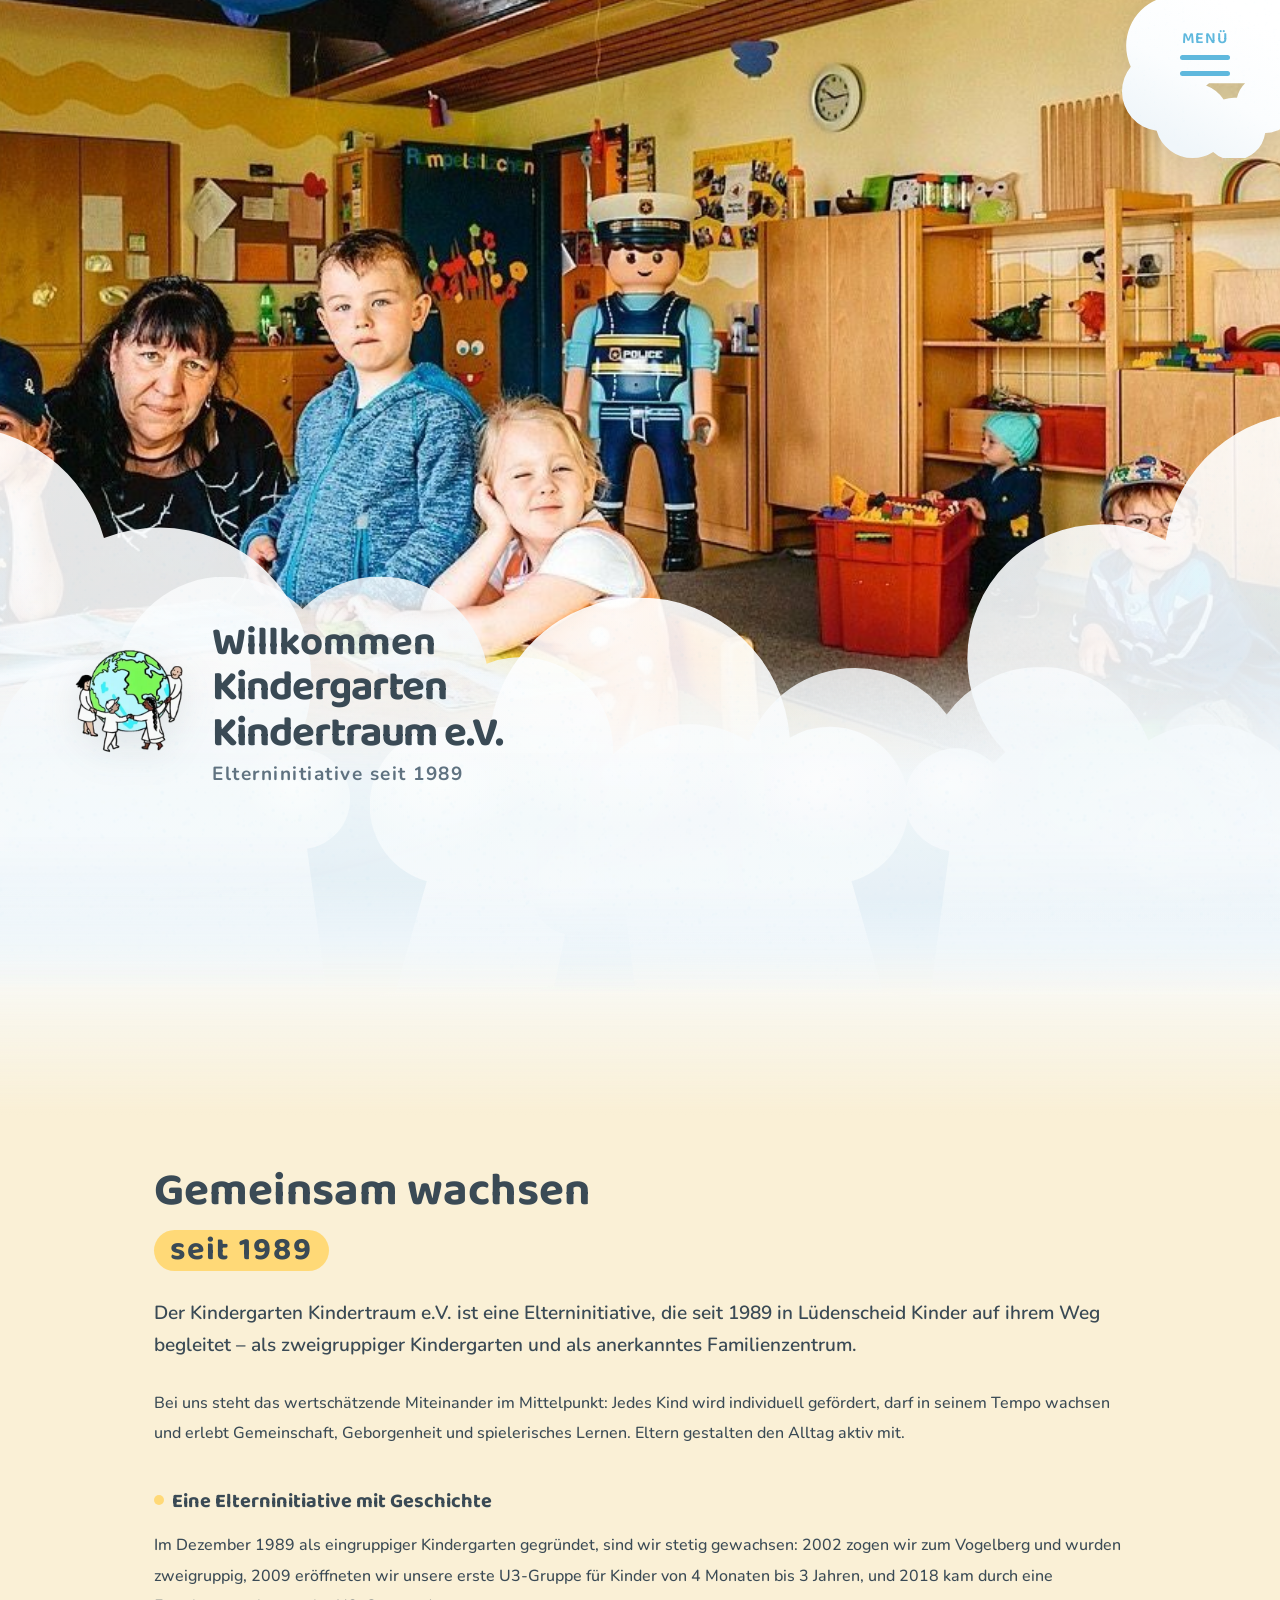
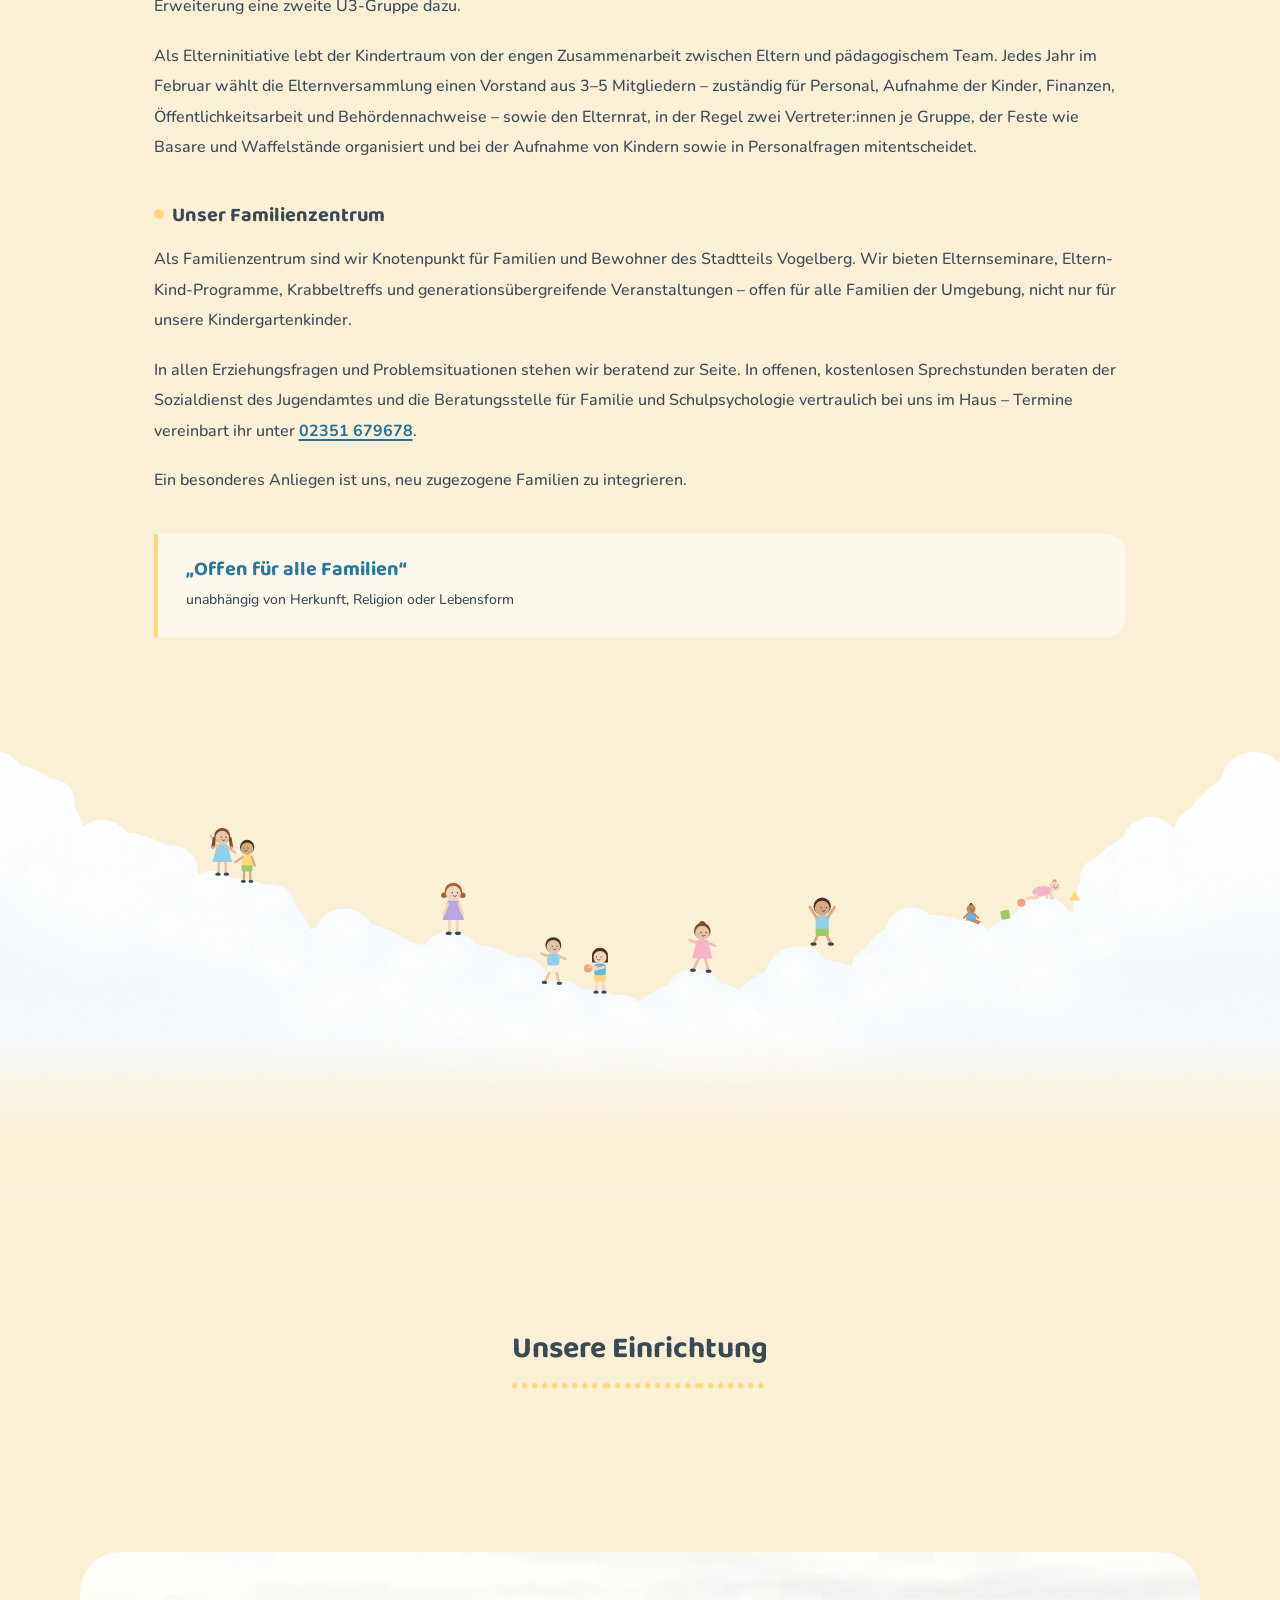
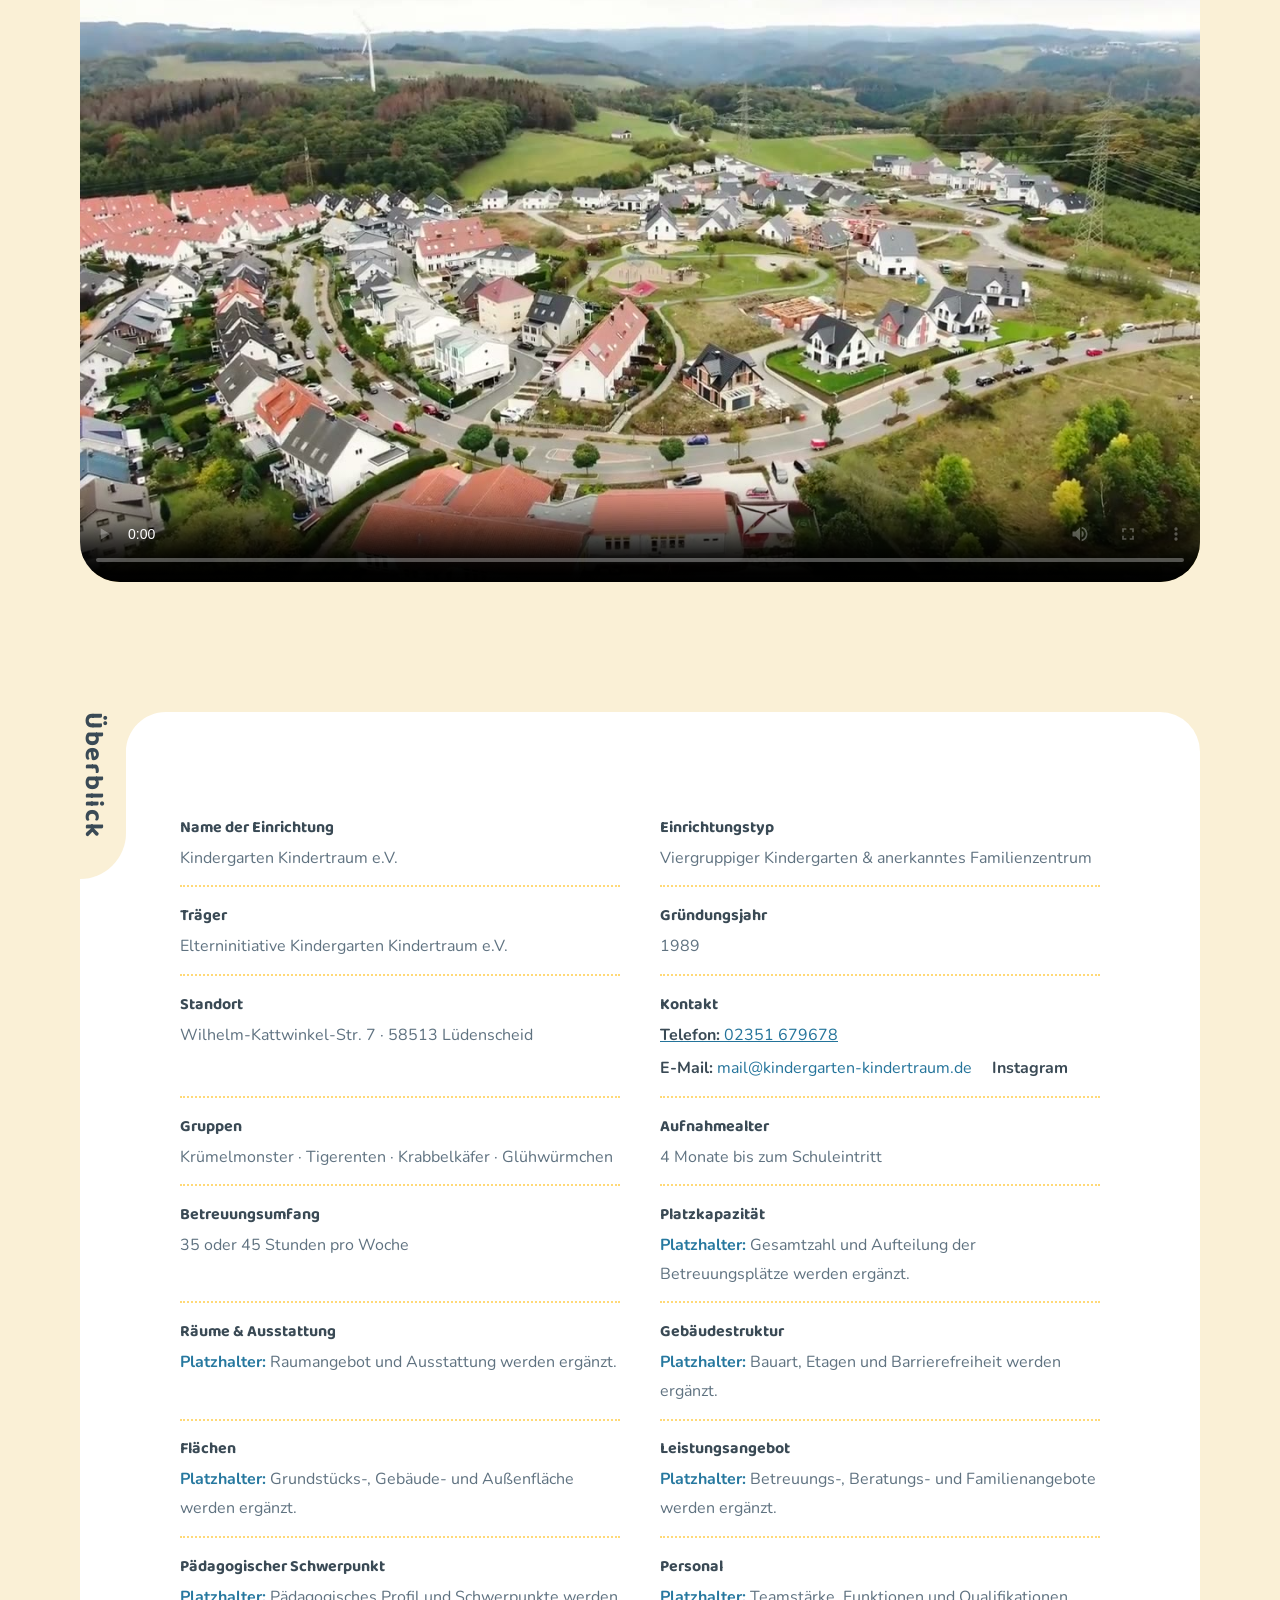
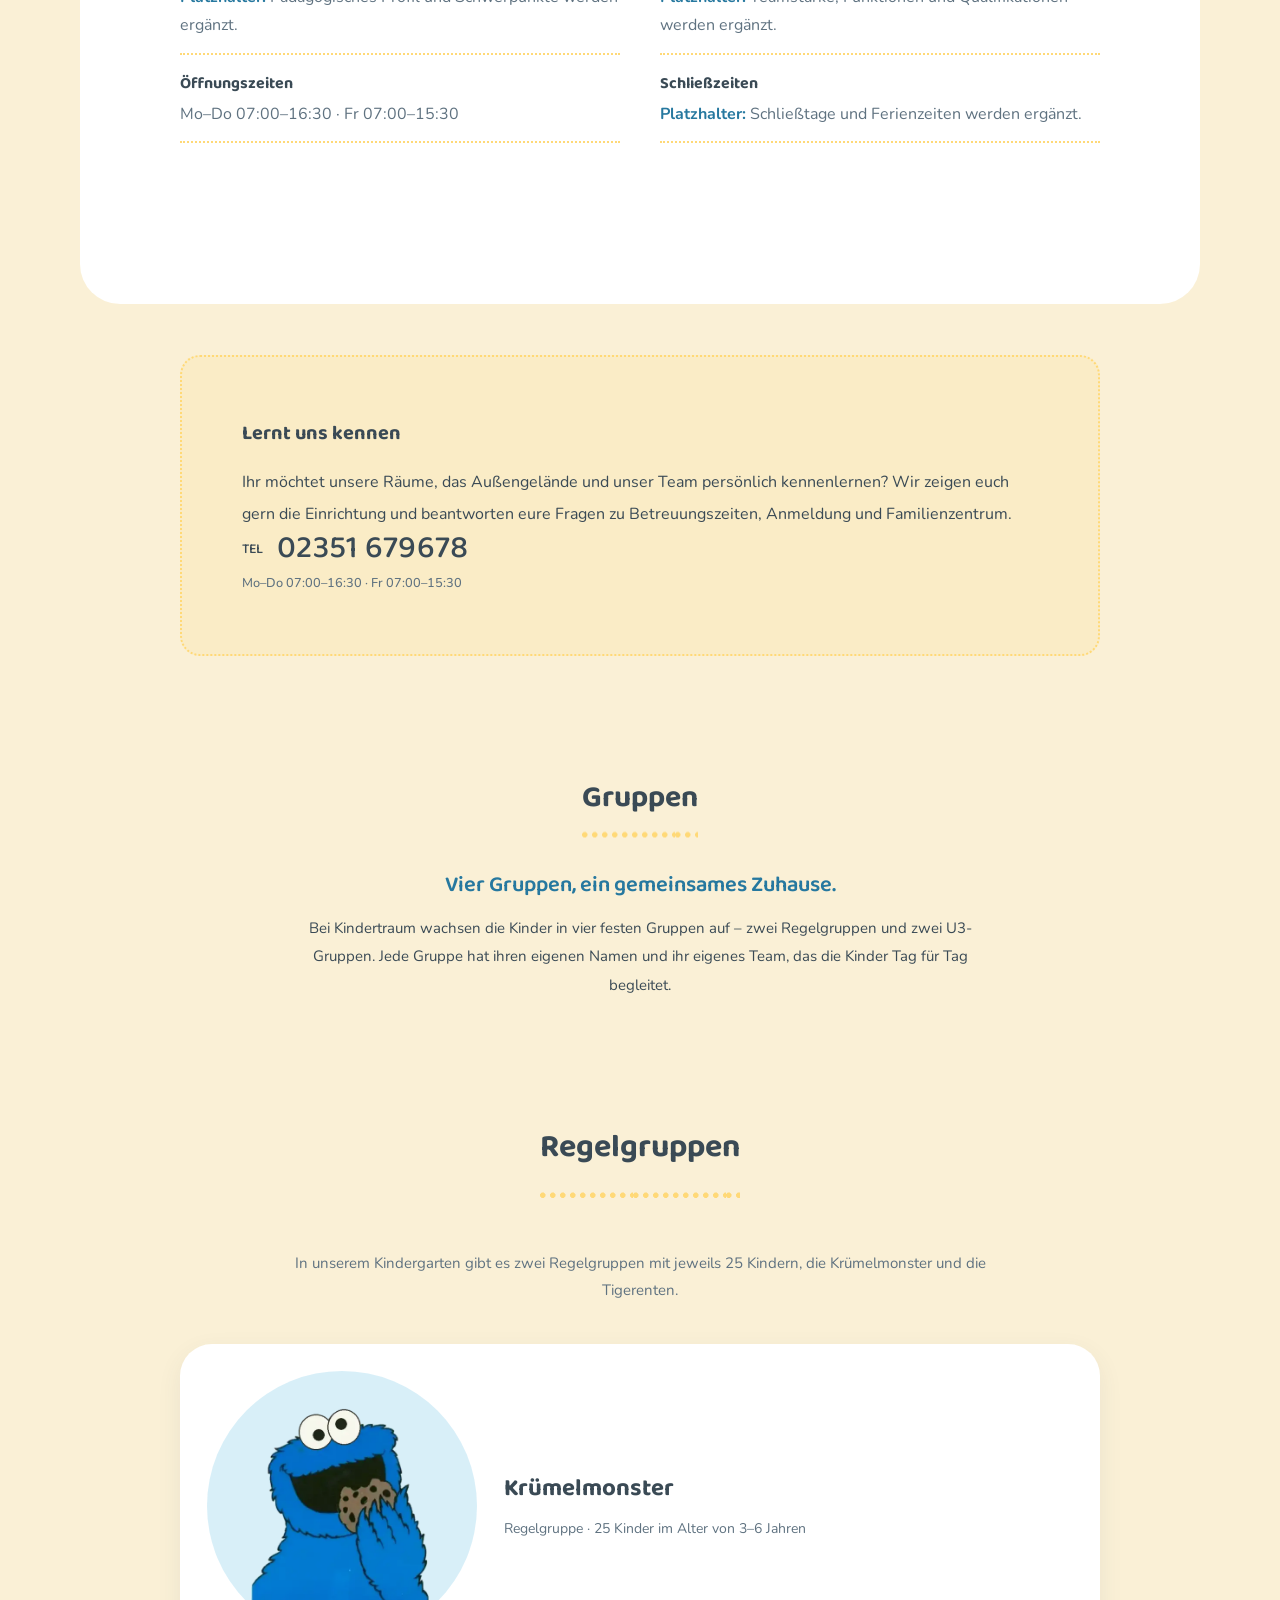
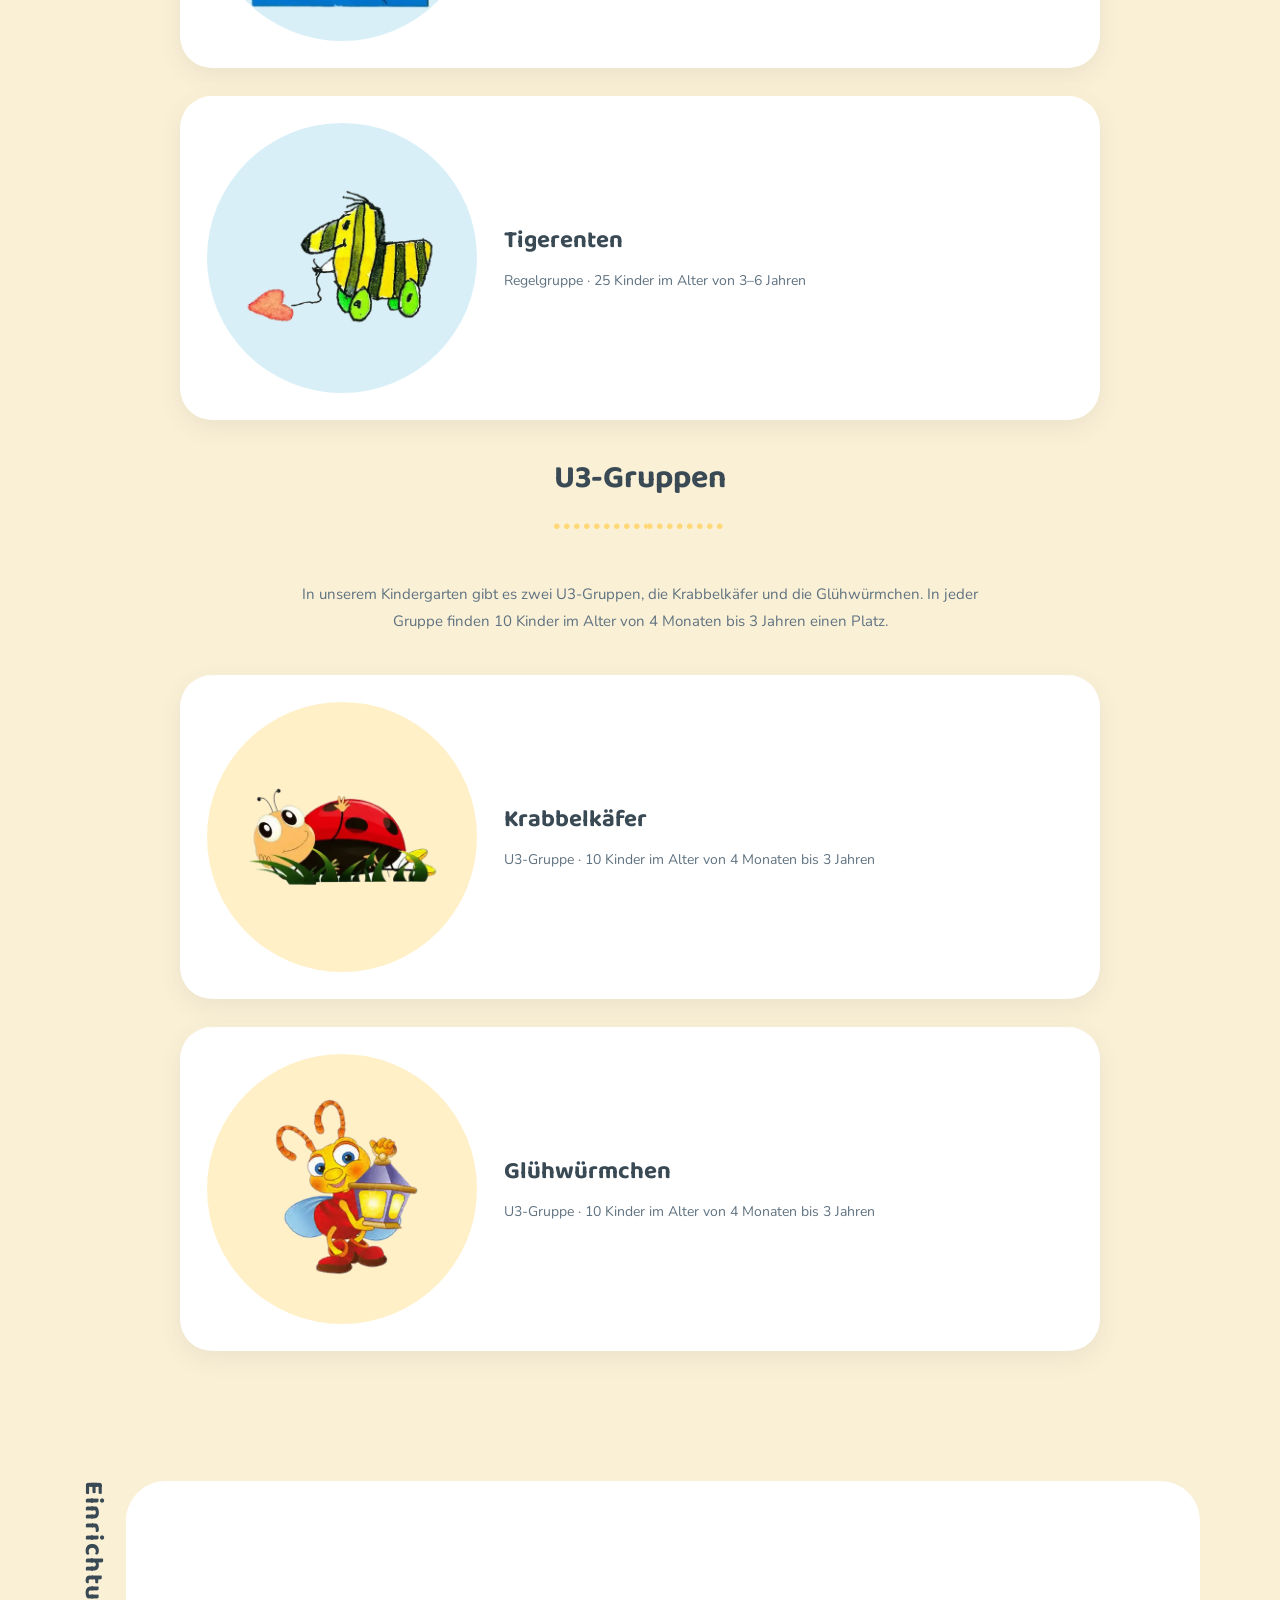
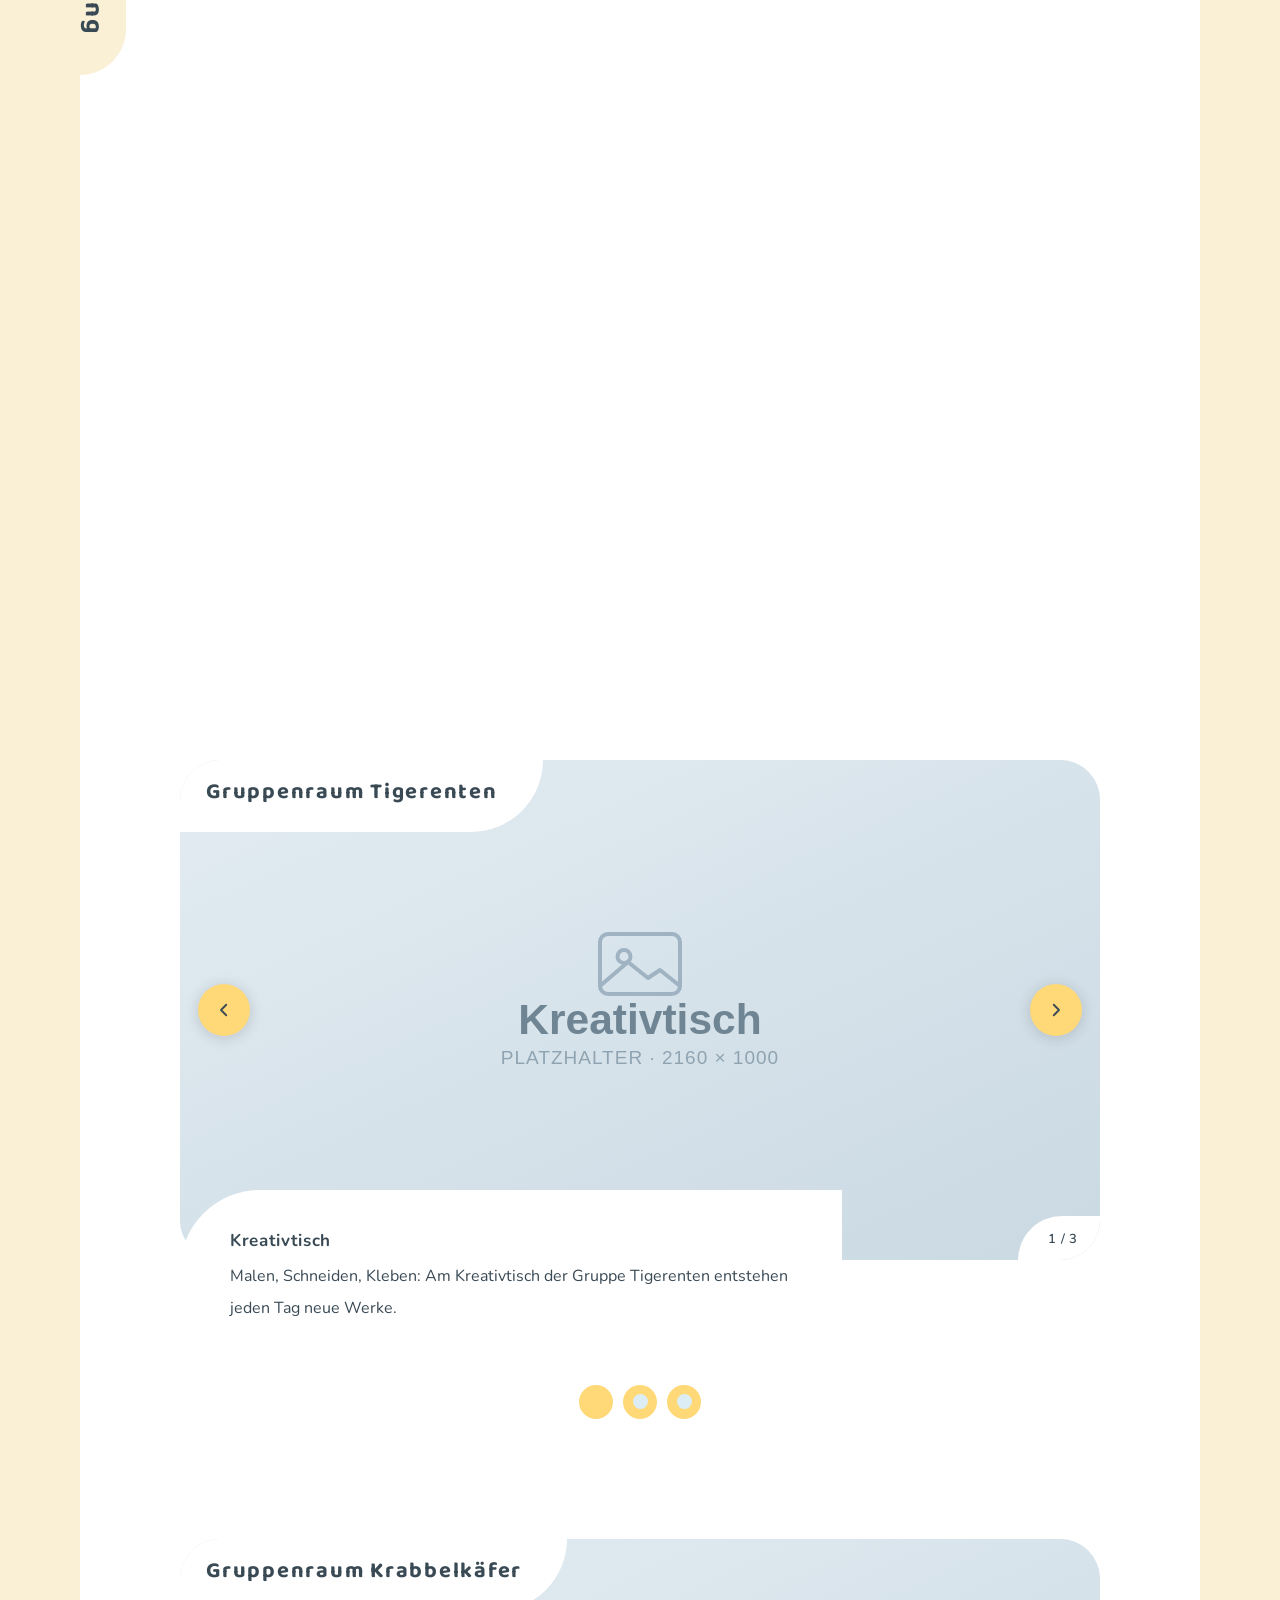
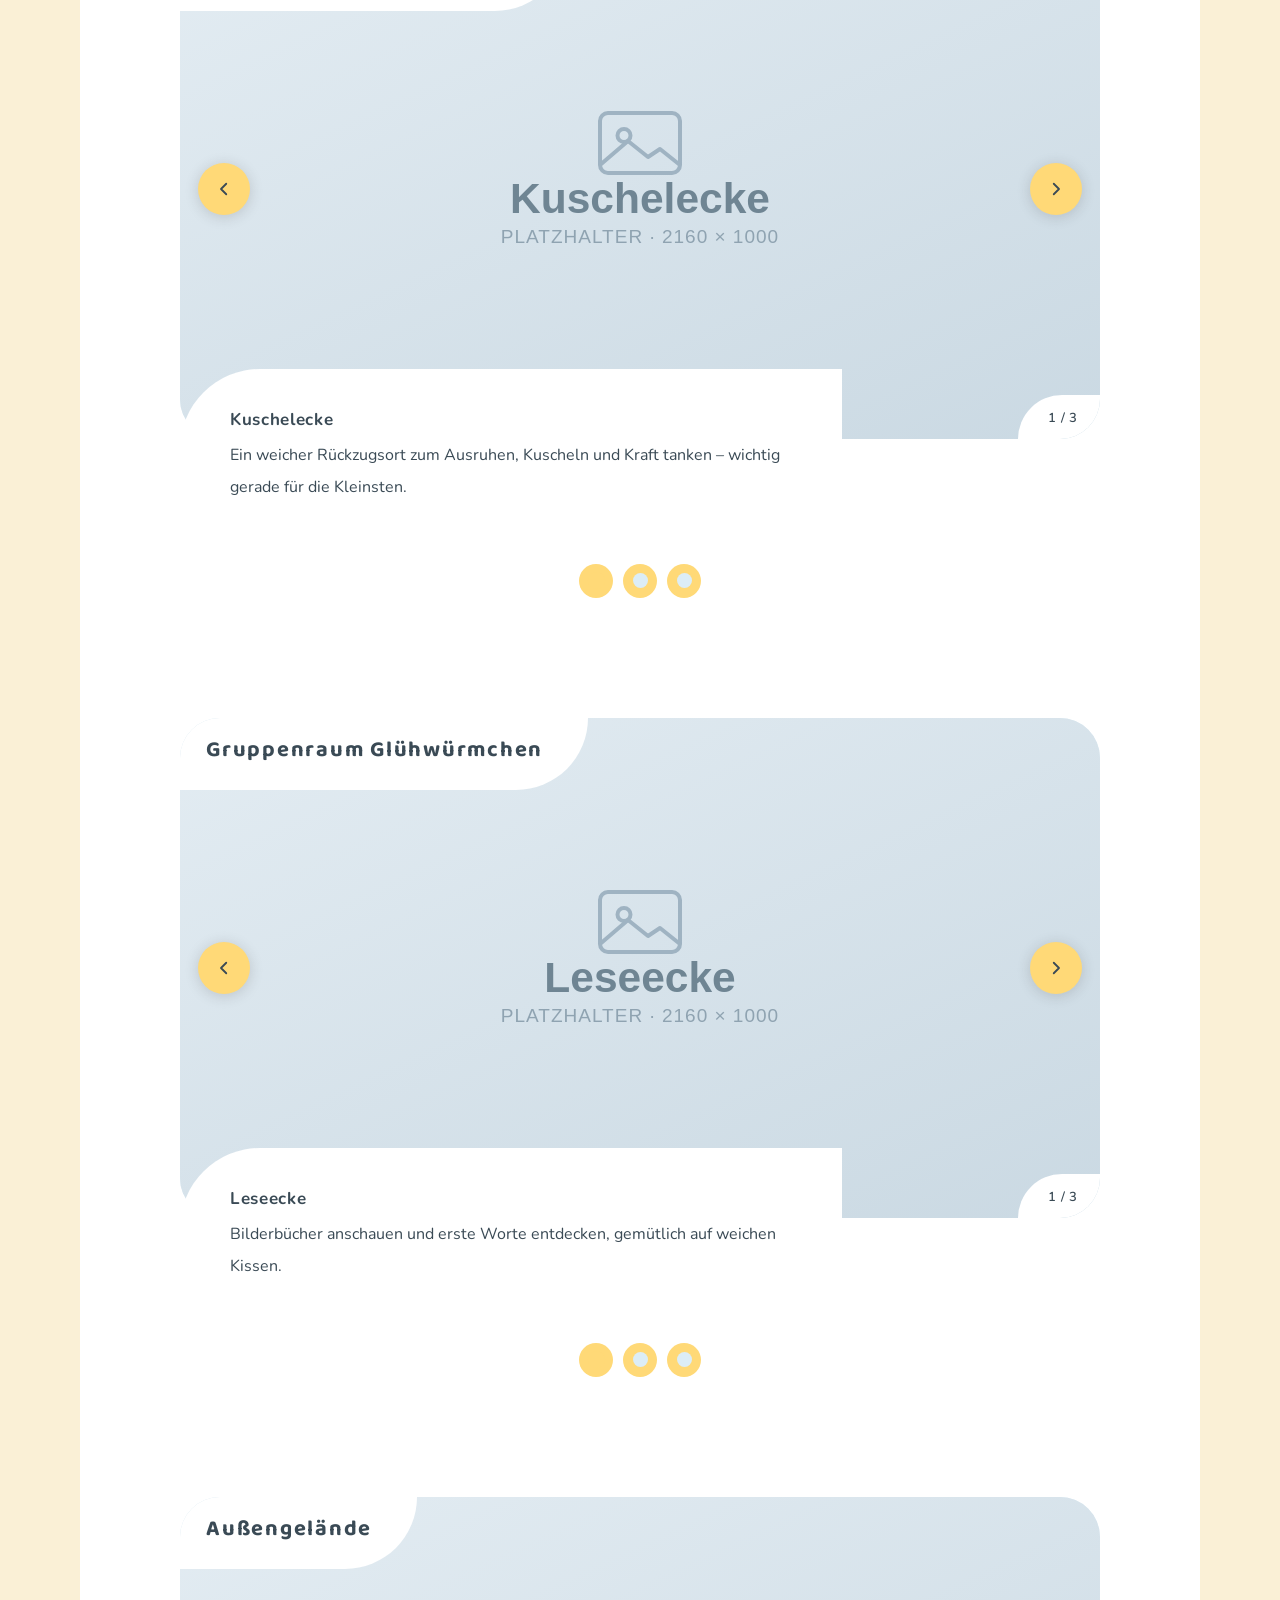
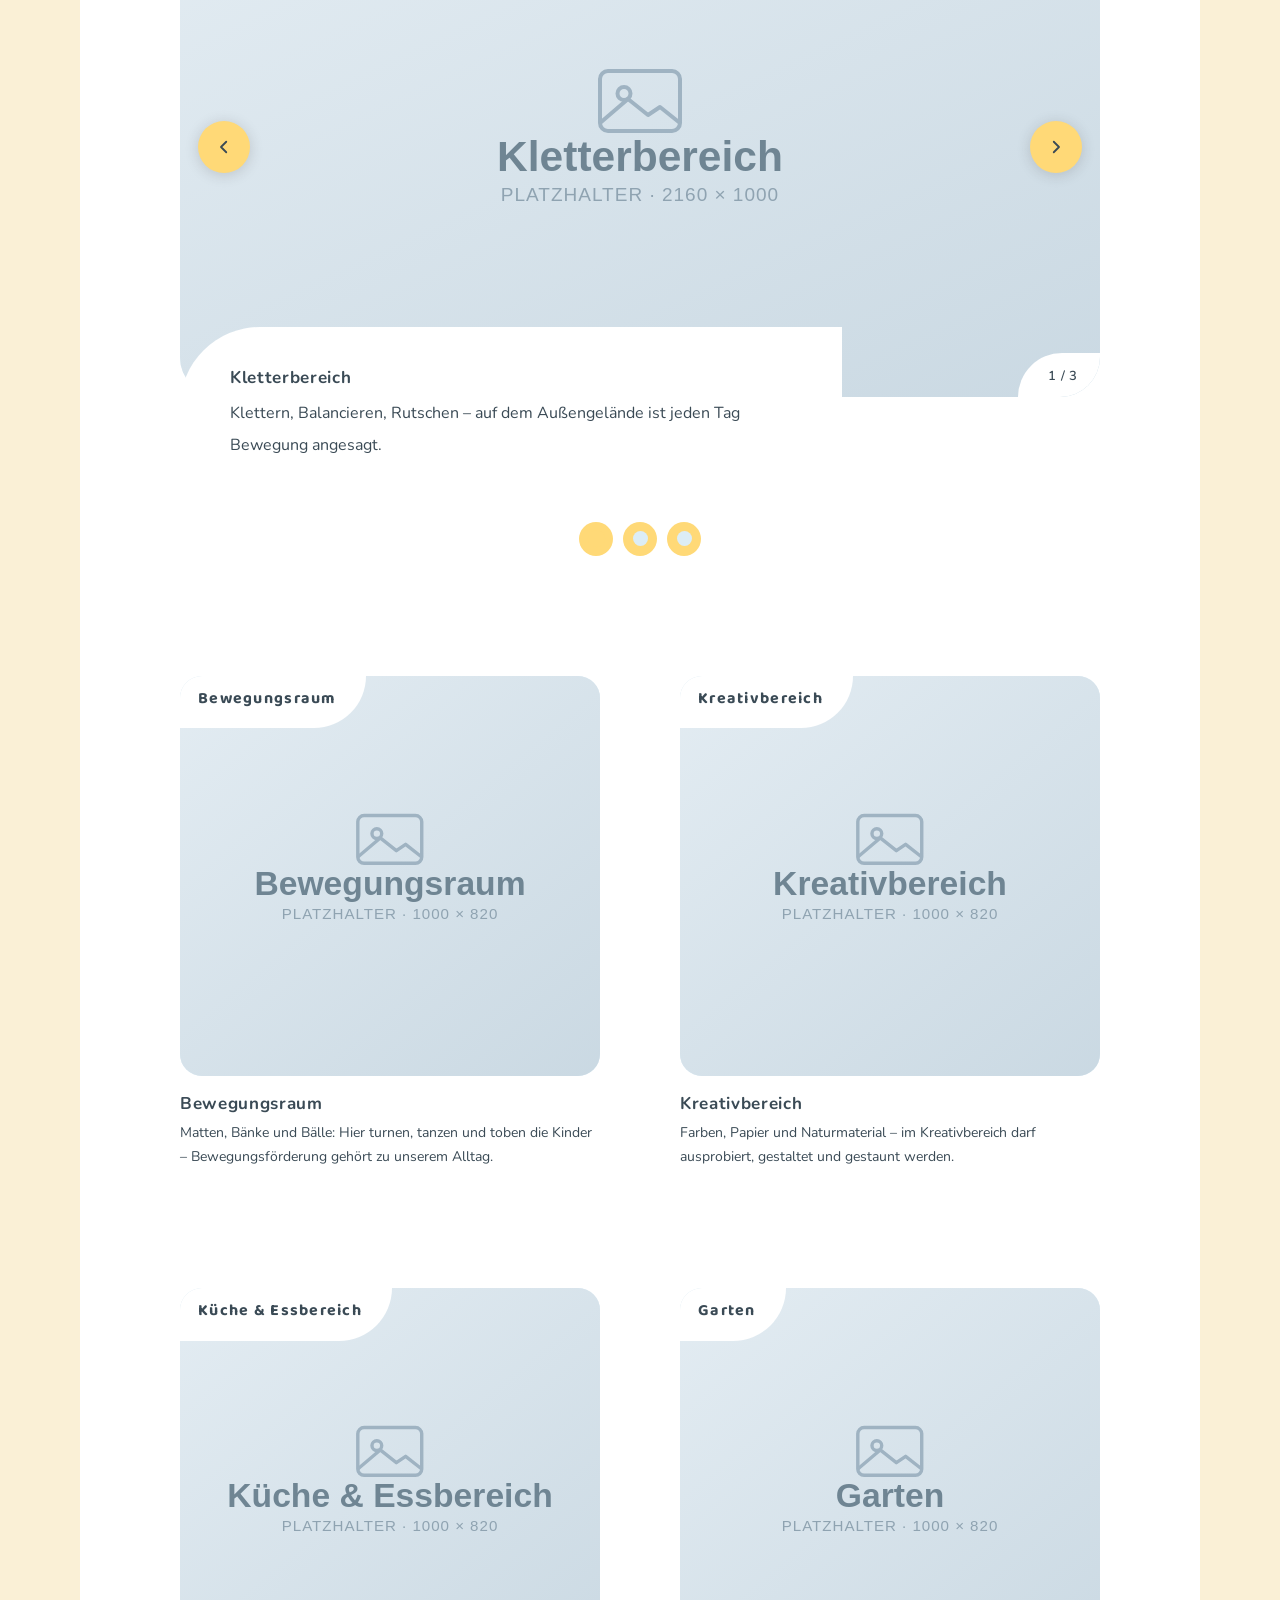
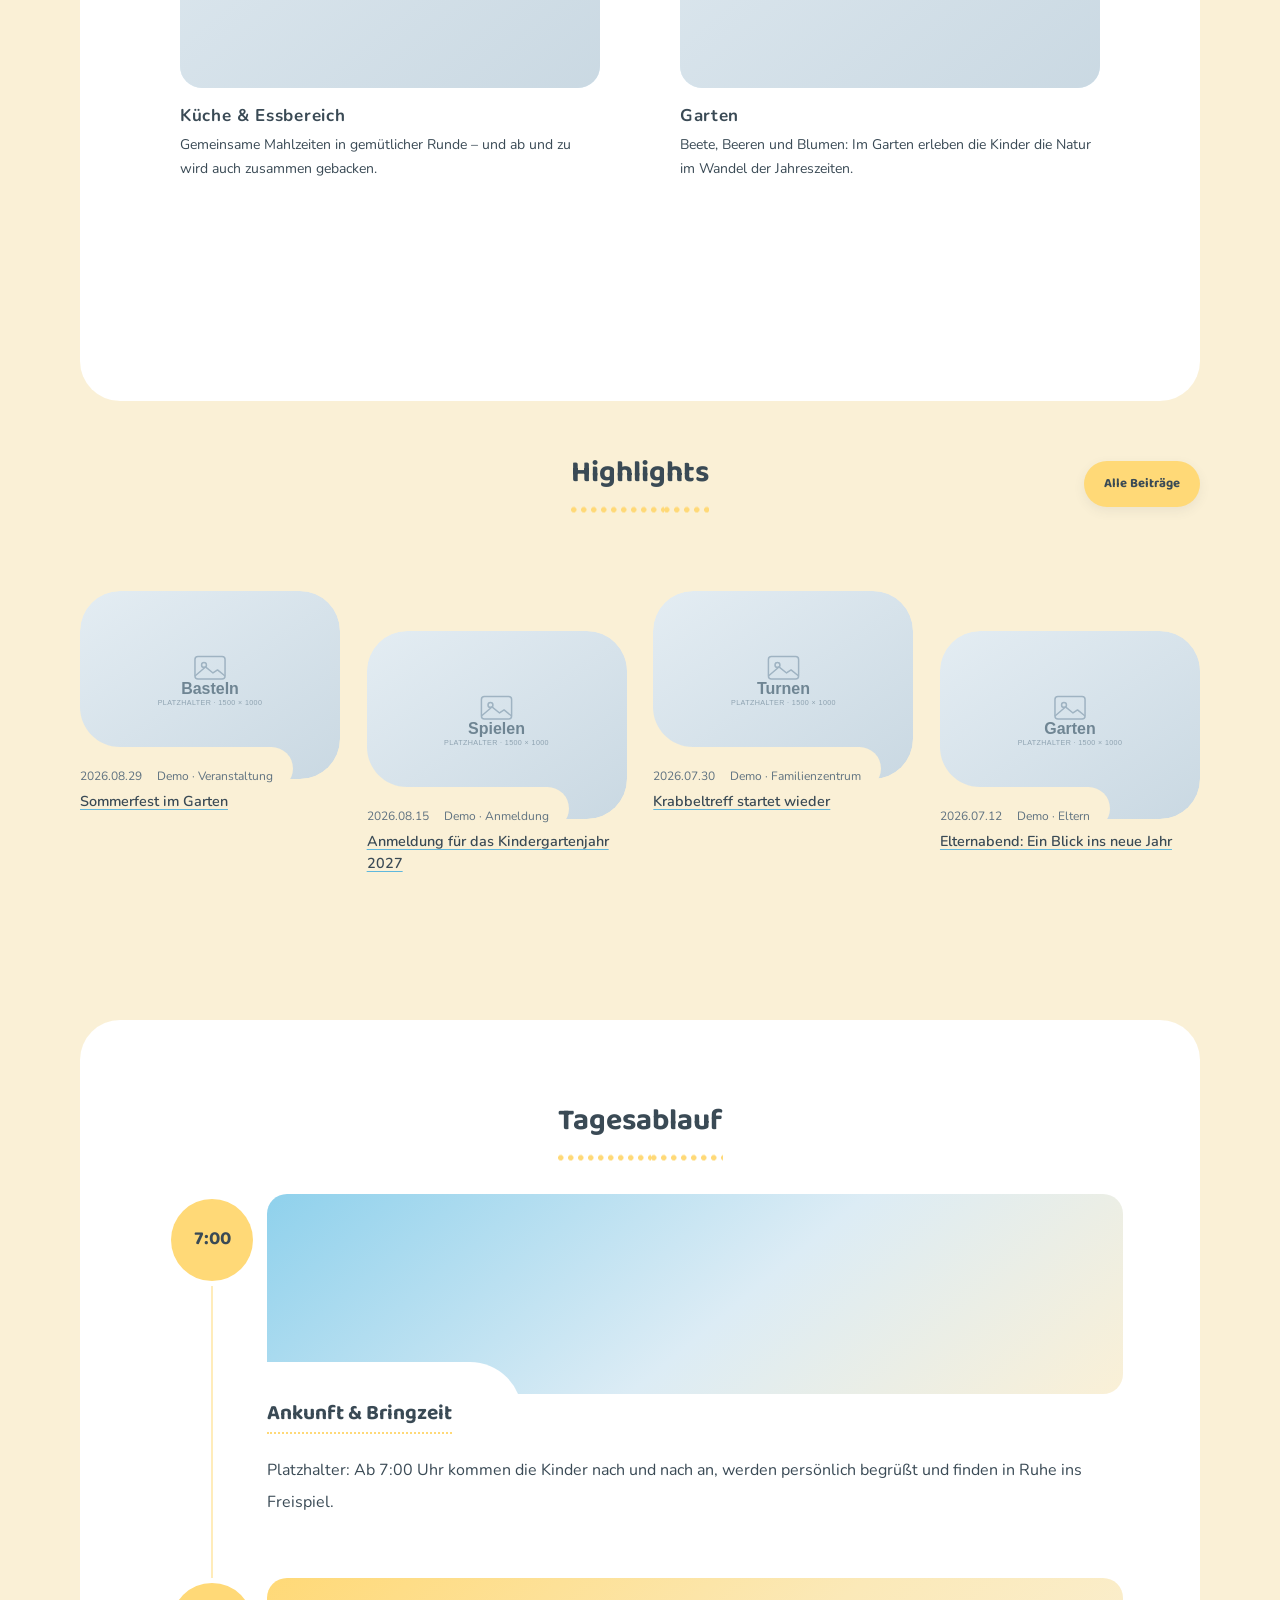
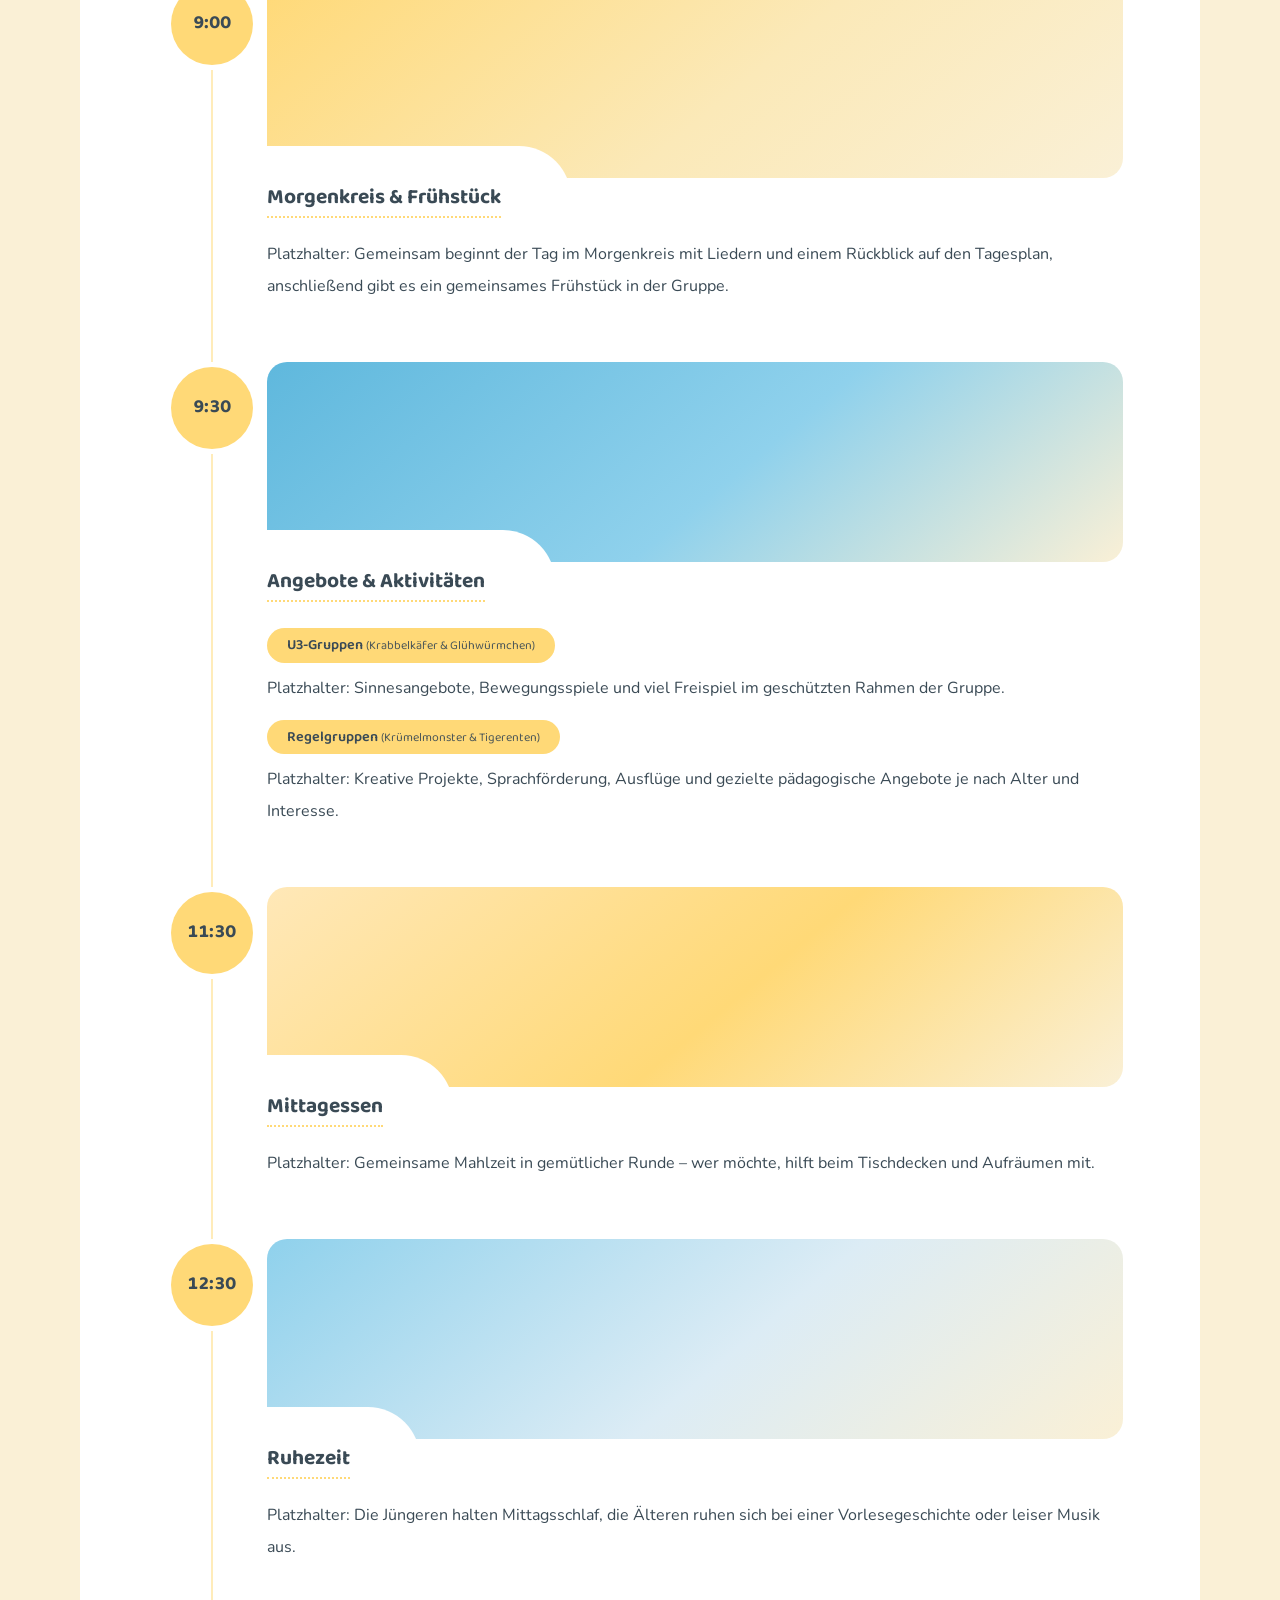
==== commit 11fd28ae: "Vorschau aktualisieren: Kontaktformular, Tagesablauf-Baustein, Gruppen-Umbau, diverse Fixes" ====
--- a/index.html
+++ b/index.html
@@ -61,13 +61,13 @@
 							</a>
 						</li>
 						<li class="g-nav__li anm">
+							<a href="#gruppen" class="g-nav__anchor">
+								<span class="lbl">Gruppen</span>
+							</a>
+						</li>
+						<li class="g-nav__li anm">
 							<a href="#news" class="g-nav__anchor">
 								<span class="lbl">Highlights</span>
-							</a>
-						</li>
-						<li class="g-nav__li anm">
-							<a href="#gruppen" class="g-nav__anchor">
-								<span class="lbl">Gruppen</span>
 							</a>
 						</li>
 						<li class="g-nav__li anm">
@@ -258,13 +258,15 @@
 								<img src="assets/img/clouds/cloud-front-left.svg" alt="">
 							</div>
 							<div class="mountain--frontBlock">
-								<div class="kvLogo">
-									<picture class="logo-motion"><source media="(prefers-reduced-motion: reduce)" srcset="assets/img/logo-still.png"><img src="assets/img/logo-animiert.webp" alt=""></picture>
-								</div>
-								<div class="kvHeroText">
-									<span class="kvLogo__welcome">Willkommen</span>
-									<h1 class="kvLogo__name">Kindergarten Kindertraum e.V.</h1>
-									<span class="kvLogo__sub">Elterninitiative seit 1989</span>
+								<div class="kvHero">
+									<div class="kvLogo">
+										<picture class="logo-motion"><source media="(prefers-reduced-motion: reduce)" srcset="assets/img/logo-still.png"><img src="assets/img/logo-animiert.webp" alt=""></picture>
+									</div>
+									<div class="kvHeroText">
+										<span class="kvLogo__welcome">Willkommen</span>
+										<h1 class="kvLogo__name">Kindergarten Kindertraum e.V.</h1>
+										<span class="kvLogo__sub">Elterninitiative seit 1989</span>
+									</div>
 								</div>
 								<div class="mountain-frontImg">
 									<img src="assets/img/clouds/cloud-front.svg" alt="">
@@ -319,72 +321,198 @@
 					</h2>
 				</div>
 
-				<div id="overview" class="overview block">
+				<div id="access" class="access block c-section--m">
+					<div class="accessContentsWrap w-state">
+						<figure class="access__fig access__fig--full vtWrap">
+							<video class="access__video img--radius" controls preload="metadata" playsinline poster="assets/video/kindertraum-video-poster.jpg">
+								<source src="assets/video/kindertraum-video-720p.mp4" type="video/mp4">
+								Euer Browser unterstützt keine Videowiedergabe.
+							</video>
+						</figure>
+					</div>
+				</div>
+
+				<div id="overview" class="overview block c-section--m">
 					<div class="overviewContentsWrap bg--white w-state vtWrap">
 						<h2 class="contents__ttl t vertical">
 							<span class="contents__ttl-txt">Überblick</span>
 						</h2>
 						<dl class="overviewList">
 							<div class="ov__item space_adjustment">
+								<dt class="ovTitle b">Name der Einrichtung</dt>
+								<dd class="ovData">Kindergarten Kindertraum e.V.</dd>
+							</div>
+							<div class="ov__item">
+								<dt class="ovTitle b">Einrichtungstyp</dt>
+								<dd class="ovData">Viergruppiger Kindergarten &amp; anerkanntes Familienzentrum</dd>
+							</div>
+							<div class="ov__item">
 								<dt class="ovTitle b">Träger</dt>
 								<dd class="ovData">Elterninitiative Kindergarten Kindertraum e.V.</dd>
 							</div>
 							<div class="ov__item">
-								<dt class="ovTitle b">Seit</dt>
+								<dt class="ovTitle b">Gründungsjahr</dt>
 								<dd class="ovData">1989</dd>
 							</div>
 							<div class="ov__item">
-								<dt class="ovTitle b">Einrichtung</dt>
-								<dd class="ovData">Zweigruppiger Kindergarten &amp; Familienzentrum</dd>
+								<dt class="ovTitle b">Standort</dt>
+								<dd class="ovData">Wilhelm-Kattwinkel-Str. 7 · 58513 Lüdenscheid</dd>
+							</div>
+							<div class="ov__item">
+								<dt class="ovTitle b">Kontakt</dt>
+								<dd class="ovData ovData--contact">
+									<a href="tel:+492351679678"><span>Telefon:</span> 02351 679678</a>
+									<a href="mailto:mail@kindergarten-kindertraum.de"><span>E-Mail:</span> mail@kindergarten-kindertraum.de</a>
+									<a href="#" aria-label="Instagram – Link folgt"><span>Instagram</span></a>
+								</dd>
 							</div>
 							<div class="ov__item">
 								<dt class="ovTitle b">Gruppen</dt>
-								<dd class="ovData"><span class="ib">Wolken</span> · <span class="ib">Sterne</span></dd>
-							</div>
-							<div class="ov__item">
-								<dt class="ovTitle b">Betreuung</dt>
-								<dd class="ovData">35 h &amp; 45 h pro Woche</dd>
-							</div>
-							<div class="ov__item">
-								<dt class="ovTitle b">Offen für</dt>
-								<dd class="ovData">Alle Familien – unabhängig von Herkunft, Religion oder Lebensform</dd>
-							</div>
-							<div class="ov__item">
-								<dt class="ovTitle b">Telefon</dt>
-								<dd class="ovData">02351 679678</dd>
-							</div>
-							<div class="ov__item">
-								<dt class="ovTitle b">E-Mail</dt>
-								<dd class="ovData"><a href="mailto:mail@kindergarten-kindertraum.de" class="map__anchor b">mail@kindergarten-kindertraum.de</a></dd>
+								<dd class="ovData">Krümelmonster · Tigerenten · Krabbelkäfer · Glühwürmchen</dd>
+							</div>
+							<div class="ov__item">
+								<dt class="ovTitle b">Aufnahmealter</dt>
+								<dd class="ovData">4 Monate bis zum Schuleintritt</dd>
+							</div>
+							<div class="ov__item">
+								<dt class="ovTitle b">Betreuungsumfang</dt>
+								<dd class="ovData">35 oder 45 Stunden pro Woche</dd>
+							</div>
+							<div class="ov__item">
+								<dt class="ovTitle b">Platzkapazität</dt>
+								<dd class="ovData ovData--placeholder"><span>Platzhalter:</span> Gesamtzahl und Aufteilung der Betreuungsplätze werden ergänzt.</dd>
+							</div>
+							<div class="ov__item">
+								<dt class="ovTitle b">Räume &amp; Ausstattung</dt>
+								<dd class="ovData ovData--placeholder"><span>Platzhalter:</span> Raumangebot und Ausstattung werden ergänzt.</dd>
+							</div>
+							<div class="ov__item">
+								<dt class="ovTitle b">Gebäudestruktur</dt>
+								<dd class="ovData ovData--placeholder"><span>Platzhalter:</span> Bauart, Etagen und Barrierefreiheit werden ergänzt.</dd>
+							</div>
+							<div class="ov__item">
+								<dt class="ovTitle b">Flächen</dt>
+								<dd class="ovData ovData--placeholder"><span>Platzhalter:</span> Grundstücks-, Gebäude- und Außenfläche werden ergänzt.</dd>
+							</div>
+							<div class="ov__item">
+								<dt class="ovTitle b">Leistungsangebot</dt>
+								<dd class="ovData ovData--placeholder"><span>Platzhalter:</span> Betreuungs-, Beratungs- und Familienangebote werden ergänzt.</dd>
+							</div>
+							<div class="ov__item">
+								<dt class="ovTitle b">Pädagogischer Schwerpunkt</dt>
+								<dd class="ovData ovData--placeholder"><span>Platzhalter:</span> Pädagogisches Profil und Schwerpunkte werden ergänzt.</dd>
+							</div>
+							<div class="ov__item">
+								<dt class="ovTitle b">Personal</dt>
+								<dd class="ovData ovData--placeholder"><span>Platzhalter:</span> Teamstärke, Funktionen und Qualifikationen werden ergänzt.</dd>
+							</div>
+							<div class="ov__item">
+								<dt class="ovTitle b">Öffnungszeiten</dt>
+								<dd class="ovData">Mo–Do 07:00–16:30 · Fr 07:00–15:30</dd>
+							</div>
+							<div class="ov__item">
+								<dt class="ovTitle b">Schließzeiten</dt>
+								<dd class="ovData ovData--placeholder"><span>Platzhalter:</span> Schließtage und Ferienzeiten werden ergänzt.</dd>
 							</div>
 						</dl>
-						<div class="supplyBox dotBox">
-							<h2 class="supply__ttl b">Lernt uns kennen</h2>
-							<p class="supply__txt">Ihr möchtet unsere Räume, das Außengelände und unser Team persönlich kennenlernen? Wir zeigen euch gern die Einrichtung und beantworten eure Fragen zu Betreuungszeiten, Anmeldung und Familienzentrum.</p>
-							<div class="telWrap">
-								<dl class="telNum">
-									<div class="telNum__block">
-										<dt class="tel__label">TEL</dt>
-										<dd class="tel__data">02351 679678</dd>
-									</div>
-									<small>Mo–Do 07:00–16:30 · Fr 07:00–15:30</small>
-								</dl>
-							</div>
-						</div>
-					</div>
-				</div>
-
-				<div id="access" class="access block c-section--m">
-					<div class="accessContentsWrap w-state">
-						<figure class="access__fig access__fig--full vtWrap">
-							<h2 class="contents__ttl t vertical">
-								<span class="contents__ttl-txt">Anfahrt</span>
-							</h2>
-							<video class="access__video img--radius" controls preload="metadata" playsinline poster="assets/video/kindertraum-video-poster.jpg">
-								<source src="assets/video/kindertraum-video-720p.mp4" type="video/mp4">
-								Euer Browser unterstützt keine Videowiedergabe.
-							</video>
-						</figure>
+					</div>
+				</div>
+
+				<div class="overview-note w-state">
+					<div class="supplyBox dotBox">
+						<h2 class="supply__ttl b">Lernt uns kennen</h2>
+						<p class="supply__txt">Ihr möchtet unsere Räume, das Außengelände und unser Team persönlich kennenlernen? Wir zeigen euch gern die Einrichtung und beantworten eure Fragen zu Betreuungszeiten, Anmeldung und Familienzentrum.</p>
+						<div class="telWrap">
+							<dl class="telNum">
+								<div class="telNum__block">
+									<dt class="tel__label">TEL</dt>
+									<dd class="tel__data">02351 679678</dd>
+								</div>
+								<small>Mo–Do 07:00–16:30 · Fr 07:00–15:30</small>
+							</dl>
+						</div>
+					</div>
+				</div>
+
+				<!-- ============================================================ -->
+				<!-- GRUPPEN  (WP-Template-Part: gruppen)                           -->
+				<!-- Übernommen aus gruppen.html (siehe _archiv/)                   -->
+				<!-- ============================================================ -->
+				<div id="gruppen" class="gruppen-section c-section--m">
+					<div class="titleContents">
+						<h2 class="contents__ttl h-ut">
+							<span class="contents__ttl-txt">Gruppen</span>
+						</h2>
+					</div>
+					<div class="team-intro w-state">
+						<p class="team-intro__sub">Vier Gruppen, ein gemeinsames Zuhause.</p>
+						<p class="team-intro__txt">Bei Kindertraum wachsen die Kinder in vier festen Gruppen auf – zwei Regelgruppen und zwei U3-Gruppen. Jede Gruppe hat ihren eigenen Namen und ihr eigenes Team, das die Kinder Tag für Tag begleitet.</p>
+					</div>
+
+					<div id="regelgruppen" class="groupSection block c-section--m">
+						<div class="team-section__head w-state">
+							<h2 class="team-section__ttl h-ut"><span class="team-section__ttl-txt">Regelgruppen</span></h2>
+							<p class="team-section__lead">In unserem Kindergarten gibt es zwei Regelgruppen mit jeweils 25 Kindern, die Krümelmonster und die Tigerenten.</p>
+						</div>
+						<ul class="groupList w-state">
+							<li class="groupTile">
+								<figure class="groupTile__fig">
+									<picture class="groupTile__motion">
+										<source media="(prefers-reduced-motion: reduce)" srcset="assets/img/regelgruppe/kruemelmonster-still.png">
+										<img class="groupTile__img" src="assets/img/regelgruppe/kruemelmonster-animiert.webp" alt="Krümelmonster" loading="lazy">
+									</picture>
+								</figure>
+								<div class="groupTile__body">
+									<h3 class="groupTile__name">Krümelmonster</h3>
+									<p class="groupTile__meta">Regelgruppe · 25 Kinder im Alter von 3–6 Jahren</p>
+								</div>
+							</li>
+							<li class="groupTile">
+								<figure class="groupTile__fig">
+									<picture class="groupTile__motion">
+										<source media="(prefers-reduced-motion: reduce)" srcset="assets/img/regelgruppe/tigerente-still.png">
+										<img class="groupTile__img" src="assets/img/regelgruppe/tigerente-animiert.webp" alt="Tigerenten" loading="lazy">
+									</picture>
+								</figure>
+								<div class="groupTile__body">
+									<h3 class="groupTile__name">Tigerenten</h3>
+									<p class="groupTile__meta">Regelgruppe · 25 Kinder im Alter von 3–6 Jahren</p>
+								</div>
+							</li>
+						</ul>
+					</div>
+
+					<div id="u3-gruppen" class="groupSection block c-section--m">
+						<div class="team-section__head w-state">
+							<h2 class="team-section__ttl h-ut"><span class="team-section__ttl-txt">U3-Gruppen</span></h2>
+							<p class="team-section__lead">In unserem Kindergarten gibt es zwei U3-Gruppen, die Krabbelkäfer und die Glühwürmchen. In jeder Gruppe finden 10 Kinder im Alter von 4 Monaten bis 3 Jahren einen Platz.</p>
+						</div>
+						<ul class="groupList w-state">
+							<li class="groupTile groupTile--u3">
+								<figure class="groupTile__fig">
+									<picture class="groupTile__motion">
+										<source media="(prefers-reduced-motion: reduce)" srcset="assets/img/regelgruppe/krabbelkaefer-still.png">
+										<img class="groupTile__img" src="assets/img/regelgruppe/krabbelkaefer-animiert.webp" alt="Krabbelkäfer" loading="lazy">
+									</picture>
+								</figure>
+								<div class="groupTile__body">
+									<h3 class="groupTile__name">Krabbelkäfer</h3>
+									<p class="groupTile__meta">U3-Gruppe · 10 Kinder im Alter von 4 Monaten bis 3 Jahren</p>
+								</div>
+							</li>
+							<li class="groupTile groupTile--u3">
+								<figure class="groupTile__fig">
+									<picture class="groupTile__motion">
+										<source media="(prefers-reduced-motion: reduce)" srcset="assets/img/regelgruppe/gluehwuermchen-still.png">
+										<img class="groupTile__img" src="assets/img/regelgruppe/gluehwuermchen-animiert.webp" alt="Glühwürmchen" loading="lazy">
+									</picture>
+								</figure>
+								<div class="groupTile__body">
+									<h3 class="groupTile__name">Glühwürmchen</h3>
+									<p class="groupTile__meta">U3-Gruppe · 10 Kinder im Alter von 4 Monaten bis 3 Jahren</p>
+								</div>
+							</li>
+						</ul>
 					</div>
 				</div>
 
@@ -394,57 +522,113 @@
 							<span class="contents__ttl-txt">Einrichtung</span>
 						</h2>
 						<div class="facilityList">
-								<div id="einrichtung-wolken" class="facilityList__item hzWrap">
+								<div id="einrichtung-kruemelmonster" class="facilityList__item hzWrap">
 									<div class="fcFigWrap">
-										<div class="bsr" data-bsr data-bsr-beschriftung="Gruppenraum Wolken">
-										<div class="bsr__buehne" data-bsr-buehne tabindex="0" role="group" aria-roledescription="Bilderslider" aria-label="Gruppenraum Wolken">
+										<div class="bsr" data-bsr data-bsr-beschriftung="Gruppenraum Krümelmonster">
+										<div class="bsr__buehne" data-bsr-buehne tabindex="0" role="group" aria-roledescription="Bilderslider" aria-label="Gruppenraum Krümelmonster">
 											<button class="bsr__pfeil bsr__pfeil--zurueck" type="button" data-bsr-zurueck aria-label="Vorheriges Bild">
 												<svg viewBox="0 0 24 24" aria-hidden="true"><path d="M15 5 8 12l7 7" stroke-linecap="round" stroke-linejoin="round"/></svg>
 											</button>
 											<button class="bsr__pfeil bsr__pfeil--vor" type="button" data-bsr-vor aria-label="Nächstes Bild">
 												<svg viewBox="0 0 24 24" aria-hidden="true"><path d="M9 5l7 7-7 7" stroke-linecap="round" stroke-linejoin="round"/></svg>
 											</button>
-											<h3 class="bsr__titel">Gruppenraum Wolken</h3>
+											<h3 class="bsr__titel">Gruppenraum Krümelmonster</h3>
 											<p class="bsr__zaehler" data-bsr-zaehler aria-hidden="true">1 / 3</p>
-											<div class="bsr__slide is-aktiv" data-bsr-slide data-bsr-titel="Gruppenraum Wolken" data-bsr-text="&lt;b&gt;Leseecke&lt;/b&gt;Ein ruhiger Platz zum Vorlesen, Bilderbuch-Anschauen und Ankommen – hier beginnt der Tag in der Gruppe Wolken oft gemeinsam.">
+											<div class="bsr__slide is-aktiv" data-bsr-slide data-bsr-titel="Gruppenraum Krümelmonster" data-bsr-text="&lt;b&gt;Leseecke&lt;/b&gt;Ein ruhiger Platz zum Vorlesen, Bilderbuch-Anschauen und Ankommen – hier beginnt der Tag in der Gruppe Krümelmonster oft gemeinsam.">
 												<img class="bsr__bild" src="assets/img/placeholder/einr-wolken-leseecke.svg" alt="Leseecke – Platzhalterbild">
 											</div>
-											<div class="bsr__slide" data-bsr-slide data-bsr-titel="Gruppenraum Wolken" data-bsr-text="&lt;b&gt;Baubereich&lt;/b&gt;Bausteine, Fahrzeuge und Konstruktionsmaterial laden zum Tüfteln ein – allein oder im Team.">
+											<div class="bsr__slide" data-bsr-slide data-bsr-titel="Gruppenraum Krümelmonster" data-bsr-text="&lt;b&gt;Baubereich&lt;/b&gt;Bausteine, Fahrzeuge und Konstruktionsmaterial laden zum Tüfteln ein – allein oder im Team.">
 												<img class="bsr__bild" src="assets/img/placeholder/einr-wolken-baubereich.svg" alt="Baubereich – Platzhalterbild">
 											</div>
-											<div class="bsr__slide" data-bsr-slide data-bsr-titel="Gruppenraum Wolken" data-bsr-text="&lt;b&gt;Freispiel&lt;/b&gt;Im Freispiel entscheiden die Kinder selbst, was, wo und mit wem sie spielen – so lernen sie miteinander und voneinander.">
+											<div class="bsr__slide" data-bsr-slide data-bsr-titel="Gruppenraum Krümelmonster" data-bsr-text="&lt;b&gt;Freispiel&lt;/b&gt;Im Freispiel entscheiden die Kinder selbst, was, wo und mit wem sie spielen – so lernen sie miteinander und voneinander.">
 												<img class="bsr__bild" src="assets/img/placeholder/einr-wolken-freispiel.svg" alt="Freispiel – Platzhalterbild">
 											</div>
 										</div>
-										<p class="bsr__unterschrift" data-bsr-text-ziel><b>Leseecke</b>Ein ruhiger Platz zum Vorlesen, Bilderbuch-Anschauen und Ankommen – hier beginnt der Tag in der Gruppe Wolken oft gemeinsam.</p>
+										<p class="bsr__unterschrift" data-bsr-text-ziel><b>Leseecke</b>Ein ruhiger Platz zum Vorlesen, Bilderbuch-Anschauen und Ankommen – hier beginnt der Tag in der Gruppe Krümelmonster oft gemeinsam.</p>
 										<ul class="bsr__punkte" data-bsr-punkte></ul>
 										<p data-bsr-status role="status" aria-live="polite" class="bsr__status"></p>
 									</div>
 									</div>
 								</div>
-								<div class="facilityList__item hzWrap">
+								<div id="einrichtung-tigerenten" class="facilityList__item hzWrap">
 									<div class="fcFigWrap">
-										<div class="bsr" data-bsr data-bsr-beschriftung="Gruppenraum Sterne">
-										<div class="bsr__buehne" data-bsr-buehne tabindex="0" role="group" aria-roledescription="Bilderslider" aria-label="Gruppenraum Sterne">
+										<div class="bsr" data-bsr data-bsr-beschriftung="Gruppenraum Tigerenten">
+										<div class="bsr__buehne" data-bsr-buehne tabindex="0" role="group" aria-roledescription="Bilderslider" aria-label="Gruppenraum Tigerenten">
 											<button class="bsr__pfeil bsr__pfeil--zurueck" type="button" data-bsr-zurueck aria-label="Vorheriges Bild">
 												<svg viewBox="0 0 24 24" aria-hidden="true"><path d="M15 5 8 12l7 7" stroke-linecap="round" stroke-linejoin="round"/></svg>
 											</button>
 											<button class="bsr__pfeil bsr__pfeil--vor" type="button" data-bsr-vor aria-label="Nächstes Bild">
 												<svg viewBox="0 0 24 24" aria-hidden="true"><path d="M9 5l7 7-7 7" stroke-linecap="round" stroke-linejoin="round"/></svg>
 											</button>
-											<h3 class="bsr__titel">Gruppenraum Sterne</h3>
+											<h3 class="bsr__titel">Gruppenraum Tigerenten</h3>
 											<p class="bsr__zaehler" data-bsr-zaehler aria-hidden="true">1 / 3</p>
-											<div class="bsr__slide is-aktiv" data-bsr-slide data-bsr-titel="Gruppenraum Sterne" data-bsr-text="&lt;b&gt;Kreativtisch&lt;/b&gt;Malen, Schneiden, Kleben: Am Kreativtisch der Gruppe Sterne entstehen jeden Tag neue Werke.">
+											<div class="bsr__slide is-aktiv" data-bsr-slide data-bsr-titel="Gruppenraum Tigerenten" data-bsr-text="&lt;b&gt;Kreativtisch&lt;/b&gt;Malen, Schneiden, Kleben: Am Kreativtisch der Gruppe Tigerenten entstehen jeden Tag neue Werke.">
 												<img class="bsr__bild" src="assets/img/placeholder/einr-sterne-kreativtisch.svg" alt="Kreativtisch – Platzhalterbild">
 											</div>
-											<div class="bsr__slide" data-bsr-slide data-bsr-titel="Gruppenraum Sterne" data-bsr-text="&lt;b&gt;Rollenspiel&lt;/b&gt;Puppenecke, Verkleidungskiste und Kaufladen – im Rollenspiel probieren die Kinder die Welt der Großen aus.">
+											<div class="bsr__slide" data-bsr-slide data-bsr-titel="Gruppenraum Tigerenten" data-bsr-text="&lt;b&gt;Rollenspiel&lt;/b&gt;Puppenecke, Verkleidungskiste und Kaufladen – im Rollenspiel probieren die Kinder die Welt der Großen aus.">
 												<img class="bsr__bild" src="assets/img/placeholder/einr-sterne-rollenspiel.svg" alt="Rollenspiel – Platzhalterbild">
 											</div>
-											<div class="bsr__slide" data-bsr-slide data-bsr-titel="Gruppenraum Sterne" data-bsr-text="&lt;b&gt;Kuschelecke&lt;/b&gt;Ein weicher Rückzugsort zum Ausruhen, Kuscheln und Kraft tanken.">
+											<div class="bsr__slide" data-bsr-slide data-bsr-titel="Gruppenraum Tigerenten" data-bsr-text="&lt;b&gt;Kuschelecke&lt;/b&gt;Ein weicher Rückzugsort zum Ausruhen, Kuscheln und Kraft tanken.">
 												<img class="bsr__bild" src="assets/img/placeholder/einr-sterne-kuschelecke.svg" alt="Kuschelecke – Platzhalterbild">
 											</div>
 										</div>
-										<p class="bsr__unterschrift" data-bsr-text-ziel><b>Kreativtisch</b>Malen, Schneiden, Kleben: Am Kreativtisch der Gruppe Sterne entstehen jeden Tag neue Werke.</p>
+										<p class="bsr__unterschrift" data-bsr-text-ziel><b>Kreativtisch</b>Malen, Schneiden, Kleben: Am Kreativtisch der Gruppe Tigerenten entstehen jeden Tag neue Werke.</p>
+										<ul class="bsr__punkte" data-bsr-punkte></ul>
+										<p data-bsr-status role="status" aria-live="polite" class="bsr__status"></p>
+									</div>
+									</div>
+								</div>
+								<div id="einrichtung-krabbelkaefer" class="facilityList__item hzWrap">
+									<div class="fcFigWrap">
+										<div class="bsr" data-bsr data-bsr-beschriftung="Gruppenraum Krabbelkäfer">
+										<div class="bsr__buehne" data-bsr-buehne tabindex="0" role="group" aria-roledescription="Bilderslider" aria-label="Gruppenraum Krabbelkäfer">
+											<button class="bsr__pfeil bsr__pfeil--zurueck" type="button" data-bsr-zurueck aria-label="Vorheriges Bild">
+												<svg viewBox="0 0 24 24" aria-hidden="true"><path d="M15 5 8 12l7 7" stroke-linecap="round" stroke-linejoin="round"/></svg>
+											</button>
+											<button class="bsr__pfeil bsr__pfeil--vor" type="button" data-bsr-vor aria-label="Nächstes Bild">
+												<svg viewBox="0 0 24 24" aria-hidden="true"><path d="M9 5l7 7-7 7" stroke-linecap="round" stroke-linejoin="round"/></svg>
+											</button>
+											<h3 class="bsr__titel">Gruppenraum Krabbelkäfer</h3>
+											<p class="bsr__zaehler" data-bsr-zaehler aria-hidden="true">1 / 3</p>
+											<div class="bsr__slide is-aktiv" data-bsr-slide data-bsr-titel="Gruppenraum Krabbelkäfer" data-bsr-text="&lt;b&gt;Kuschelecke&lt;/b&gt;Ein weicher Rückzugsort zum Ausruhen, Kuscheln und Kraft tanken – wichtig gerade für die Kleinsten.">
+												<img class="bsr__bild" src="assets/img/placeholder/einr-sterne-kuschelecke.svg" alt="Kuschelecke – Platzhalterbild">
+											</div>
+											<div class="bsr__slide" data-bsr-slide data-bsr-titel="Gruppenraum Krabbelkäfer" data-bsr-text="&lt;b&gt;Sinnesecke&lt;/b&gt;Fühlen, greifen, entdecken: Materialien und Spielzeug zum Ausprobieren für die Kleinsten.">
+												<img class="bsr__bild" src="assets/img/placeholder/einr-wolken-baubereich.svg" alt="Sinnesecke – Platzhalterbild">
+											</div>
+											<div class="bsr__slide" data-bsr-slide data-bsr-titel="Gruppenraum Krabbelkäfer" data-bsr-text="&lt;b&gt;Freispiel&lt;/b&gt;Krabbeln, laufen lernen und die Welt im eigenen Tempo entdecken.">
+												<img class="bsr__bild" src="assets/img/placeholder/einr-wolken-freispiel.svg" alt="Freispiel – Platzhalterbild">
+											</div>
+										</div>
+										<p class="bsr__unterschrift" data-bsr-text-ziel><b>Kuschelecke</b>Ein weicher Rückzugsort zum Ausruhen, Kuscheln und Kraft tanken – wichtig gerade für die Kleinsten.</p>
+										<ul class="bsr__punkte" data-bsr-punkte></ul>
+										<p data-bsr-status role="status" aria-live="polite" class="bsr__status"></p>
+									</div>
+									</div>
+								</div>
+								<div id="einrichtung-gluehwuermchen" class="facilityList__item hzWrap">
+									<div class="fcFigWrap">
+										<div class="bsr" data-bsr data-bsr-beschriftung="Gruppenraum Glühwürmchen">
+										<div class="bsr__buehne" data-bsr-buehne tabindex="0" role="group" aria-roledescription="Bilderslider" aria-label="Gruppenraum Glühwürmchen">
+											<button class="bsr__pfeil bsr__pfeil--zurueck" type="button" data-bsr-zurueck aria-label="Vorheriges Bild">
+												<svg viewBox="0 0 24 24" aria-hidden="true"><path d="M15 5 8 12l7 7" stroke-linecap="round" stroke-linejoin="round"/></svg>
+											</button>
+											<button class="bsr__pfeil bsr__pfeil--vor" type="button" data-bsr-vor aria-label="Nächstes Bild">
+												<svg viewBox="0 0 24 24" aria-hidden="true"><path d="M9 5l7 7-7 7" stroke-linecap="round" stroke-linejoin="round"/></svg>
+											</button>
+											<h3 class="bsr__titel">Gruppenraum Glühwürmchen</h3>
+											<p class="bsr__zaehler" data-bsr-zaehler aria-hidden="true">1 / 3</p>
+											<div class="bsr__slide is-aktiv" data-bsr-slide data-bsr-titel="Gruppenraum Glühwürmchen" data-bsr-text="&lt;b&gt;Leseecke&lt;/b&gt;Bilderbücher anschauen und erste Worte entdecken, gemütlich auf weichen Kissen.">
+												<img class="bsr__bild" src="assets/img/placeholder/einr-wolken-leseecke.svg" alt="Leseecke – Platzhalterbild">
+											</div>
+											<div class="bsr__slide" data-bsr-slide data-bsr-titel="Gruppenraum Glühwürmchen" data-bsr-text="&lt;b&gt;Kreativecke&lt;/b&gt;Erste Mal- und Tastversuche mit kindgerechten Materialien.">
+												<img class="bsr__bild" src="assets/img/placeholder/einr-sterne-kreativtisch.svg" alt="Kreativecke – Platzhalterbild">
+											</div>
+											<div class="bsr__slide" data-bsr-slide data-bsr-titel="Gruppenraum Glühwürmchen" data-bsr-text="&lt;b&gt;Ruheecke&lt;/b&gt;Ein ruhiger Rückzugsort für den Mittagsschlaf und kleine Pausen zwischendurch.">
+												<img class="bsr__bild" src="assets/img/placeholder/einr-sterne-kuschelecke.svg" alt="Ruheecke – Platzhalterbild">
+											</div>
+										</div>
+										<p class="bsr__unterschrift" data-bsr-text-ziel><b>Leseecke</b>Bilderbücher anschauen und erste Worte entdecken, gemütlich auf weichen Kissen.</p>
 										<ul class="bsr__punkte" data-bsr-punkte></ul>
 										<p data-bsr-status role="status" aria-live="polite" class="bsr__status"></p>
 									</div>
@@ -536,7 +720,7 @@
 			</div>
 
 			<!-- ============================================================ -->
-			<!-- 4. HIGHLIGHTS  (WP-Template-Part: news, 4 Karten)              -->
+			<!-- 5. HIGHLIGHTS  (WP-Template-Part: news, 4 Karten)              -->
 			<!-- vormals "Aktuelles" – Demo-Inhalte, später echte Beiträge      -->
 			<!-- ============================================================ -->
 			<div id="news" class="news c-section--s">
@@ -619,166 +803,130 @@
 			</div>
 
 			<!-- ============================================================ -->
-			<!-- 5. GRUPPEN  (WP-Template-Part: gruppen)                        -->
-			<!-- Übernommen aus gruppen.html (siehe _archiv/)                   -->
-			<!-- ============================================================ -->
-			<div id="gruppen" class="gruppen-section c-section--m">
-				<div class="titleContents">
-					<h2 class="contents__ttl h-ut">
-						<span class="contents__ttl-txt">Gruppen</span>
-					</h2>
-				</div>
-				<div class="team-intro w-state">
-					<p class="team-intro__sub">Vier Gruppen, ein gemeinsames Zuhause.</p>
-					<p class="team-intro__txt">Bei Kindertraum wachsen die Kinder in vier festen Gruppen auf – zwei Regelgruppen und zwei U3-Gruppen. Jede Gruppe hat ihren eigenen Namen und ihr eigenes Team, das die Kinder Tag für Tag begleitet.</p>
-				</div>
-
-				<div id="regelgruppen" class="groupSection block c-section--m">
-					<div class="team-section__head w-state">
-						<h2 class="team-section__ttl h-ut"><span class="team-section__ttl-txt">Regelgruppen</span></h2>
-						<p class="team-section__lead">In unserem Kindergarten gibt es zwei Regelgruppen mit jeweils 25 Kindern, die Krümelmonster und die Tigerenten.</p>
-					</div>
-					<ul class="groupList w-state">
-						<li class="groupTile">
-							<figure class="groupTile__fig">
-								<picture class="groupTile__motion">
-									<source media="(prefers-reduced-motion: reduce)" srcset="assets/img/regelgruppe/kruemelmonster-still.png">
-									<img class="groupTile__img" src="assets/img/regelgruppe/kruemelmonster-animiert.webp" alt="Krümelmonster" loading="lazy">
-								</picture>
-							</figure>
-							<div class="groupTile__body">
-								<h3 class="groupTile__name">Krümelmonster</h3>
-								<p class="groupTile__meta">Regelgruppe · 25 Kinder im Alter von 3–6 Jahren</p>
-							</div>
-						</li>
-						<li class="groupTile">
-							<figure class="groupTile__fig">
-								<picture class="groupTile__motion">
-									<source media="(prefers-reduced-motion: reduce)" srcset="assets/img/regelgruppe/tigerente-still.png">
-									<img class="groupTile__img" src="assets/img/regelgruppe/tigerente-animiert.webp" alt="Tigerenten" loading="lazy">
-								</picture>
-							</figure>
-							<div class="groupTile__body">
-								<h3 class="groupTile__name">Tigerenten</h3>
-								<p class="groupTile__meta">Regelgruppe · 25 Kinder im Alter von 3–6 Jahren</p>
-							</div>
-						</li>
-					</ul>
-				</div>
-
-				<div id="u3-gruppen" class="groupSection block c-section--m">
-					<div class="team-section__head w-state">
-						<h2 class="team-section__ttl h-ut"><span class="team-section__ttl-txt">U3-Gruppen</span></h2>
-						<p class="team-section__lead">In unserem Kindergarten gibt es zwei U3-Gruppen, die Krabbelkäfer und die Glühwürmchen. In jeder Gruppe finden 10 Kinder im Alter von 4 Monaten bis 3 Jahren einen Platz.</p>
-					</div>
-					<ul class="groupList w-state">
-						<li class="groupTile groupTile--u3">
-							<figure class="groupTile__fig">
-								<picture class="groupTile__motion">
-									<source media="(prefers-reduced-motion: reduce)" srcset="assets/img/regelgruppe/krabbelkaefer-still.png">
-									<img class="groupTile__img" src="assets/img/regelgruppe/krabbelkaefer-animiert.webp" alt="Krabbelkäfer" loading="lazy">
-								</picture>
-							</figure>
-							<div class="groupTile__body">
-								<h3 class="groupTile__name">Krabbelkäfer</h3>
-								<p class="groupTile__meta">U3-Gruppe · 10 Kinder im Alter von 4 Monaten bis 3 Jahren</p>
-							</div>
-						</li>
-						<li class="groupTile groupTile--u3">
-							<figure class="groupTile__fig">
-								<picture class="groupTile__motion">
-									<source media="(prefers-reduced-motion: reduce)" srcset="assets/img/regelgruppe/gluehwuermchen-still.png">
-									<img class="groupTile__img" src="assets/img/regelgruppe/gluehwuermchen-animiert.webp" alt="Glühwürmchen" loading="lazy">
-								</picture>
-							</figure>
-							<div class="groupTile__body">
-								<h3 class="groupTile__name">Glühwürmchen</h3>
-								<p class="groupTile__meta">U3-Gruppe · 10 Kinder im Alter von 4 Monaten bis 3 Jahren</p>
-							</div>
-						</li>
-					</ul>
-				</div>
-			</div>
-
-			<!-- ============================================================ -->
 			<!-- 6. TAGESABLAUF  (WP-Template-Part: tagesablauf)                -->
-			<!-- Platzhalter-Rhythmus, Markup-Muster: Yamakita "day-schedule"   -->
-			<!-- Klassen bewusst mit Präfix schedule- (eigener, isolierter      -->
-			<!-- Block ohne Kollisionen mit page_about.css)                     -->
+			<!-- Baustein "Zeitachse Tagesablauf" (.zta-), Second Brain/         -->
+			<!-- Taste Libary und Vorlagen/zeitachse-tagesablauf, Farben auf    -->
+			<!-- Kindertraum-CI umgemappt. Platzhalter-Inhalte.                 -->
 			<!-- ============================================================ -->
 			<div id="tagesablauf" class="tagesablauf-section c-section--m">
-				<div class="titleContents">
-					<h2 class="contents__ttl h-ut">
-						<span class="contents__ttl-txt">Tagesablauf</span>
-					</h2>
-				</div>
-				<p class="schedule-intro">Platzhalter: So könnte ein typischer Tag bei Kindertraum aussehen – verlässliche Rituale und viel Raum für Freispiel, Bewegung und Gemeinschaft. Die genauen Zeiten und Angebote werden noch mit dem Team abgestimmt.</p>
-
-				<ul class="schedule-list">
-					<li class="schedule-item">
-						<div class="schedule-time"><span class="schedule-time__value">7:00</span></div>
-						<figure class="schedule-fig"><img src="assets/img/placeholder/einr-wolken-leseecke.svg" class="ofi" alt=""></figure>
-						<div class="schedule-body">
-							<h3 class="schedule-ttl">Ankunft &amp; Bringzeit</h3>
-							<p class="schedule-txt">Platzhalter: Ab 7:00 Uhr kommen die Kinder nach und nach an, werden persönlich begrüßt und finden in Ruhe ins Freispiel.</p>
-						</div>
-					</li>
-					<li class="schedule-item">
-						<div class="schedule-time"><span class="schedule-time__value">9:00</span></div>
-						<figure class="schedule-fig"><img src="assets/img/placeholder/news-spielen.svg" class="ofi" alt=""></figure>
-						<div class="schedule-body">
-							<h3 class="schedule-ttl">Morgenkreis &amp; Frühstück</h3>
-							<p class="schedule-txt">Platzhalter: Gemeinsam beginnt der Tag im Morgenkreis mit Liedern und einem Rückblick auf den Tagesplan, anschließend gibt es ein gemeinsames Frühstück in der Gruppe.</p>
-						</div>
-					</li>
-					<li class="schedule-item">
-						<div class="schedule-time"><span class="schedule-time__value">9:30</span></div>
-						<figure class="schedule-fig"><img src="assets/img/placeholder/news-basteln.svg" class="ofi" alt=""></figure>
-						<div class="schedule-body">
-							<h3 class="schedule-ttl">Angebote &amp; Aktivitäten</h3>
-							<div class="schedule-age">
-								<h4 class="schedule-age__ttl">U3-Gruppen <small>(Krabbelkäfer &amp; Glühwürmchen)</small></h4>
-								<p class="schedule-txt">Platzhalter: Sinnesangebote, Bewegungsspiele und viel Freispiel im geschützten Rahmen der Gruppe.</p>
-							</div>
-							<div class="schedule-age">
-								<h4 class="schedule-age__ttl">Regelgruppen <small>(Krümelmonster &amp; Tigerenten)</small></h4>
-								<p class="schedule-txt">Platzhalter: Kreative Projekte, Sprachförderung, Ausflüge und gezielte pädagogische Angebote je nach Alter und Interesse.</p>
-							</div>
-						</div>
-					</li>
-					<li class="schedule-item">
-						<div class="schedule-time"><span class="schedule-time__value">11:30</span></div>
-						<figure class="schedule-fig"><img src="assets/img/placeholder/einr-kueche.svg" class="ofi" alt=""></figure>
-						<div class="schedule-body">
-							<h3 class="schedule-ttl">Mittagessen</h3>
-							<p class="schedule-txt">Platzhalter: Gemeinsame Mahlzeit in gemütlicher Runde – wer möchte, hilft beim Tischdecken und Aufräumen mit.</p>
-						</div>
-					</li>
-					<li class="schedule-item">
-						<div class="schedule-time"><span class="schedule-time__value">12:30</span></div>
-						<figure class="schedule-fig"><img src="assets/img/placeholder/einr-sterne-kuschelecke.svg" class="ofi" alt=""></figure>
-						<div class="schedule-body">
-							<h3 class="schedule-ttl">Ruhezeit</h3>
-							<p class="schedule-txt">Platzhalter: Die Jüngeren halten Mittagsschlaf, die Älteren ruhen sich bei einer Vorlesegeschichte oder leiser Musik aus.</p>
-						</div>
-					</li>
-					<li class="schedule-item">
-						<div class="schedule-time"><span class="schedule-time__value">14:00</span></div>
-						<figure class="schedule-fig"><img src="assets/img/placeholder/einr-aussen-wiese.svg" class="ofi" alt=""></figure>
-						<div class="schedule-body">
-							<h3 class="schedule-ttl">Nachmittag im Freispiel</h3>
-							<p class="schedule-txt">Platzhalter: Je nach Wetter geht es raus auf das Außengelände oder es wird drinnen weitergespielt, gebastelt und getobt.</p>
-						</div>
-					</li>
-					<li class="schedule-item">
-						<div class="schedule-time"><span class="schedule-time__value">15:30</span></div>
-						<figure class="schedule-fig"><img src="assets/img/placeholder/hero-aussengelaende.svg" class="ofi" alt=""></figure>
-						<div class="schedule-body">
-							<h3 class="schedule-ttl">Abholzeiten &amp; Abschied</h3>
-							<p class="schedule-txt">Platzhalter: Ab 15:30 Uhr (freitags ab 14:30 Uhr) werden die Kinder abgeholt – mit Zeit für einen kurzen Austausch über den Tag.</p>
-						</div>
-					</li>
-				</ul>
+				<div class="tagesablauf-box bg--white w-state">
+					<div class="titleContents">
+						<h2 class="contents__ttl h-ut">
+							<span class="contents__ttl-txt">Tagesablauf</span>
+						</h2>
+					</div>
+
+					<div class="zta">
+						<ol class="zta__liste">
+						<li class="zta__station" id="tagesablauf-700">
+							<div class="zta__marke" aria-hidden="true">
+								<span class="zta__zeit"><time datetime="07:00">7:00</time></span>
+							</div>
+							<div class="zta__inhalt">
+								<figure class="zta__bild">
+									<div class="zta__bildflaeche zta__bildflaeche--1" aria-hidden="true"></div>
+								</figure>
+								<div class="zta__titelflaeche">
+									<h3 class="zta__titel">Ankunft &amp; Bringzeit</h3>
+								</div>
+								<p class="zta__text">Platzhalter: Ab 7:00 Uhr kommen die Kinder nach und nach an, werden persönlich begrüßt und finden in Ruhe ins Freispiel.</p>
+							</div>
+						</li>
+						<li class="zta__station" id="tagesablauf-900">
+							<div class="zta__marke" aria-hidden="true">
+								<span class="zta__zeit"><time datetime="09:00">9:00</time></span>
+							</div>
+							<div class="zta__inhalt">
+								<figure class="zta__bild">
+									<div class="zta__bildflaeche zta__bildflaeche--2" aria-hidden="true"></div>
+								</figure>
+								<div class="zta__titelflaeche">
+									<h3 class="zta__titel">Morgenkreis &amp; Frühstück</h3>
+								</div>
+								<p class="zta__text">Platzhalter: Gemeinsam beginnt der Tag im Morgenkreis mit Liedern und einem Rückblick auf den Tagesplan, anschließend gibt es ein gemeinsames Frühstück in der Gruppe.</p>
+							</div>
+						</li>
+						<li class="zta__station" id="tagesablauf-930">
+							<div class="zta__marke" aria-hidden="true">
+								<span class="zta__zeit"><time datetime="09:30">9:30</time></span>
+							</div>
+							<div class="zta__inhalt">
+								<figure class="zta__bild">
+									<div class="zta__bildflaeche zta__bildflaeche--3" aria-hidden="true"></div>
+								</figure>
+								<div class="zta__titelflaeche">
+									<h3 class="zta__titel">Angebote &amp; Aktivitäten</h3>
+								</div>
+
+								<div class="zta__gruppe">
+									<p class="zta__gruppentitel">U3-Gruppen <span class="zta__klein">(Krabbelkäfer &amp; Glühwürmchen)</span></p>
+									<p class="zta__text">Platzhalter: Sinnesangebote, Bewegungsspiele und viel Freispiel im geschützten Rahmen der Gruppe.</p>
+								</div>
+								<div class="zta__gruppe">
+									<p class="zta__gruppentitel">Regelgruppen <span class="zta__klein">(Krümelmonster &amp; Tigerenten)</span></p>
+									<p class="zta__text">Platzhalter: Kreative Projekte, Sprachförderung, Ausflüge und gezielte pädagogische Angebote je nach Alter und Interesse.</p>
+								</div>
+							</div>
+						</li>
+						<li class="zta__station" id="tagesablauf-1130">
+							<div class="zta__marke" aria-hidden="true">
+								<span class="zta__zeit"><time datetime="11:30">11:30</time></span>
+							</div>
+							<div class="zta__inhalt">
+								<figure class="zta__bild">
+									<div class="zta__bildflaeche zta__bildflaeche--4" aria-hidden="true"></div>
+								</figure>
+								<div class="zta__titelflaeche">
+									<h3 class="zta__titel">Mittagessen</h3>
+								</div>
+								<p class="zta__text">Platzhalter: Gemeinsame Mahlzeit in gemütlicher Runde – wer möchte, hilft beim Tischdecken und Aufräumen mit.</p>
+							</div>
+						</li>
+						<li class="zta__station" id="tagesablauf-1230">
+							<div class="zta__marke" aria-hidden="true">
+								<span class="zta__zeit"><time datetime="12:30">12:30</time></span>
+							</div>
+							<div class="zta__inhalt">
+								<figure class="zta__bild">
+									<div class="zta__bildflaeche zta__bildflaeche--1" aria-hidden="true"></div>
+								</figure>
+								<div class="zta__titelflaeche">
+									<h3 class="zta__titel">Ruhezeit</h3>
+								</div>
+								<p class="zta__text">Platzhalter: Die Jüngeren halten Mittagsschlaf, die Älteren ruhen sich bei einer Vorlesegeschichte oder leiser Musik aus.</p>
+							</div>
+						</li>
+						<li class="zta__station" id="tagesablauf-1400">
+							<div class="zta__marke" aria-hidden="true">
+								<span class="zta__zeit"><time datetime="14:00">14:00</time></span>
+							</div>
+							<div class="zta__inhalt">
+								<figure class="zta__bild">
+									<div class="zta__bildflaeche zta__bildflaeche--2" aria-hidden="true"></div>
+								</figure>
+								<div class="zta__titelflaeche">
+									<h3 class="zta__titel">Nachmittag im Freispiel</h3>
+								</div>
+								<p class="zta__text">Platzhalter: Je nach Wetter geht es raus auf das Außengelände oder es wird drinnen weitergespielt, gebastelt und getobt.</p>
+							</div>
+						</li>
+						<li class="zta__station" id="tagesablauf-1530">
+							<div class="zta__marke" aria-hidden="true">
+								<span class="zta__zeit"><time datetime="15:30">15:30</time></span>
+							</div>
+							<div class="zta__inhalt">
+								<figure class="zta__bild">
+									<div class="zta__bildflaeche zta__bildflaeche--3" aria-hidden="true"></div>
+								</figure>
+								<div class="zta__titelflaeche">
+									<h3 class="zta__titel">Abholzeiten &amp; Abschied</h3>
+								</div>
+								<p class="zta__text">Platzhalter: Ab 15:30 Uhr (freitags ab 14:30 Uhr) werden die Kinder abgeholt – mit Zeit für einen kurzen Austausch über den Tag.</p>
+							</div>
+						</li>
+						</ol>
+					</div>
+				</div>
 			</div>
 
 			<!-- ============================================================ -->
@@ -814,7 +962,7 @@
 
 				<div id="team-mitglieder" class="team-members block c-section--m">
 					<div class="team-section__head w-state">
-						<h2 class="team-section__ttl h-ut"><span class="team-section__ttl-txt">Unser pädagogisches Team</span></h2>
+						<h2 class="team-section__ttl h-ut"><span class="team-section__ttl-txt">Unser Team</span></h2>
 						<p class="team-section__lead">Erzieherinnen und Erzieher, Fachkräfte und Helferinnen – in vier Gruppen und im Büro für die Kinder und ihre Familien da.</p>
 					</div>
 					<ul class="team-grid w-state">
@@ -893,17 +1041,6 @@
 							<p class="team-card__role">Pädagogische Fachkraft</p>
 							<p class="team-card__badge">Tigerenten</p>
 							<p class="team-card__txt">Platzhalter: Hier steht später ein persönlicher Satz – zum Beispiel, was mir an der Arbeit mit Kindern besonders am Herzen liegt.</p>
-						</div>
-					</li>
-					<li class="team-card">
-						<figure class="team-card__fig">
-							<img class="team-card__img" src="assets/img/team/thumbs/bahar-sayik.jpg" alt="Bahar Sayik" loading="lazy" width="640" height="960">
-						</figure>
-						<div class="team-card__body">
-							<h3 class="team-card__name">Bahar Sayik</h3>
-							<p class="team-card__role">FOS-Praktikantin</p>
-							<p class="team-card__badge">Tigerenten</p>
-							<p class="team-card__txt">Platzhalter: Ein kurzer Einblick in meinen Alltag in der Gruppe und was mich an Kindertraum begeistert.</p>
 						</div>
 					</li>
 					<li class="team-card">
@@ -1031,22 +1168,6 @@
 			<!-- ============================================================ -->
 			<div id="homeMenu" class="homeMenu c-section--m">
 				<div class="menuContents w-state">
-					<div class="menu--about menuBlock">
-						<a href="#einrichtung" class="homeMenu__anchor">
-							<h2 class="contents__ttl t vertical">
-								<span class="contents__ttl-txt">Über uns</span>
-							</h2>
-							<div class="menuFigure">
-								<figure>
-									<img src="assets/img/placeholder/menu-gruppenraum.svg" class="ofi" alt="">
-								</figure>
-								<div class="moreWrap">
-									<p class="more__anchor">Mehr erfahren</p>
-								</div>
-							</div>
-						</a>
-						<p class="menu__txt">Elterninitiative seit 1989, zwei Gruppen, ein Familienzentrum – und ganz viel Herz für Kinder und ihre Familien.</p>
-					</div>
 					<div class="menu--schedule menuBlock">
 						<a href="#" class="homeMenu__anchor">
 							<h2 class="contents__ttl t vertical">
@@ -1131,13 +1252,13 @@
 								<p class="kontakt__eyebrow"><span aria-hidden="true"></span> Kontakt zu Kindertraum</p>
 								<h2 class="kontakt__title">Ein guter Anfang<br><em>beginnt mit Hallo.</em></h2>
 							</div>
-							<p class="kontakt__intro">Habt ihr Fragen zu unserer Kita oder möchtet ihr uns persönlich kennenlernen? Schreibt uns. Wir freuen uns darauf, von euch und eurem Kind zu hören.</p>
+							<p class="kontakt__intro">Habt ihr Fragen zu unserer Kita oder möchtet ihr uns persönlich kennenlernen? Schreibt uns. Wir freuen uns darauf, von euch und euren Kindern zu hören.</p>
 						</div>
 
 						<div class="kontakt__grid">
 							<div class="kontakt-card kontakt__formCol">
 								<div class="kontakt__card-heading">
-									<div><span class="kontakt__step">01 / NACHRICHT</span><h3>Schreibt uns</h3></div>
+									<div><h3>Schreibt uns</h3></div>
 									<p>Wir sind für euch da.</p>
 								</div>
 								<form class="kontakt-form" novalidate>
@@ -1157,15 +1278,20 @@
 											<input type="tel" name="phone" autocomplete="tel">
 										</label>
 									</div>
-									<div class="kontakt-form__row kontakt-form__row--split">
-										<label class="kontakt-form__field">
-											<span class="kontakt-form__label">Name des Kindes</span>
-											<input type="text" name="child_name">
-										</label>
-										<label class="kontakt-form__field">
-											<span class="kontakt-form__label">Geburtsdatum des Kindes</span>
-											<input type="date" name="child_birthdate">
-										</label>
+									<div class="kontakt-form__children" id="kontaktChildren">
+										<div class="kontakt-form__row kontakt-form__row--split kontakt-form__child-row">
+											<label class="kontakt-form__field">
+												<span class="kontakt-form__label">Name des Kindes</span>
+												<input type="text" name="child_name[]">
+											</label>
+											<label class="kontakt-form__field">
+												<span class="kontakt-form__label">Geburtsdatum des Kindes</span>
+												<input type="date" name="child_birthdate[]">
+											</label>
+										</div>
+									</div>
+									<div class="kontakt-form__row">
+										<button type="button" class="kontakt-form__add-child" id="kontaktAddChild"><span aria-hidden="true">+</span> Weiteres Kind hinzufügen</button>
 									</div>
 									<div class="kontakt-form__row">
 										<label class="kontakt-form__field">
@@ -1198,18 +1324,16 @@
 										</label>
 									</div>
 									<div class="kontakt-form__row kontakt-form__actions">
-										<button type="submit" class="kontakt-form__submit" id="kontaktSubmitBtn"><span class="kontakt-form__submit-label">Nachricht senden</span><span aria-hidden="true">↗</span></button>
+										<button type="submit" class="kontakt-form__submit" id="kontaktSubmitBtn"><span class="kontakt-form__submit-label">Nachricht abschicken</span></button>
 										<p class="kontakt-form__hint">Wir melden uns so schnell wie möglich bei euch zurück.</p>
 									</div>
-									<p class="kontakt-form__success" hidden>Vielen Dank für eure Nachricht! Wir freuen uns darauf, euch und euer Kind kennenzulernen und melden uns bald bei euch.</p>
+									<p class="kontakt-form__success" hidden>Vielen Dank für eure Nachricht. Wir melden uns so schnell wie möglich zurück.</p>
 								</form>
 							</div>
 
 							<div class="kontakt-card kontakt__infoCol">
-								<span class="kontakt__step">02 / VOR ORT</span>
 								<h3 class="kontakt__info-title">Hier findet ihr uns.</h3>
 								<p class="kontakt__info-intro">Ein Besuch sagt oft mehr als viele Worte. Lernt unsere Räume und den Kita-Alltag persönlich kennen.</p>
-								<a href="#kontakt" class="kontakt__visit-btn" id="kontaktVisitCta">Besichtigung anfragen <span aria-hidden="true">↗</span></a>
 								<div class="kontakt__details">
 									<div class="kontakt__detail"><span class="kontakt__detail-label">Adresse</span><address>Kindergarten Kindertraum e.V.<br>Wilhelm-Kattwinkel-Str. 7<br>58513 Lüdenscheid</address></div>
 									<div class="kontakt__detail"><span class="kontakt__detail-label">Telefon</span><a href="tel:+492351679678">02351 679678</a></div>
@@ -1218,7 +1342,7 @@
 								</div>
 								<div class="kontakt__map-wrap">
 									<!-- Google-Maps-Einbettung vor Live-Schaltung an die Cookie-/Consent-Lösung koppeln. -->
-									<iframe class="kontakt__map-frame" src="https://www.google.com/maps?q=Wilhelm-Kattwinkel-Str.+7,+58513+L%C3%BCdenscheid&amp;hl=de&amp;z=16&amp;output=embed" title="Karte: Kindergarten Kindertraum e.V., Wilhelm-Kattwinkel-Str. 7, 58513 Lüdenscheid" loading="lazy" referrerpolicy="no-referrer-when-downgrade" allowfullscreen></iframe>
+									<iframe class="kontakt__map-frame" src="https://www.google.com/maps?q=Wilhelm-Kattwinkel-Str.+7,+58513+L%C3%BCdenscheid&amp;hl=de&amp;z=16&amp;t=h&amp;output=embed" title="Karte: Kindergarten Kindertraum e.V., Wilhelm-Kattwinkel-Str. 7, 58513 Lüdenscheid" loading="lazy" referrerpolicy="no-referrer-when-downgrade" allowfullscreen></iframe>
 									<a class="kontakt__map-link" href="https://www.google.com/maps/search/?api=1&amp;query=Wilhelm-Kattwinkel-Str.+7%2C+58513+L%C3%BCdenscheid" target="_blank" rel="noopener noreferrer">Route planen <span aria-hidden="true">↗</span></a>
 								</div>
 							</div>
@@ -1239,39 +1363,40 @@
 		<img src="assets/img/clouds/cloud-footer.svg" alt="">
 	</figure>
 	<div class="Gf__inner Gf__other w-state">
-		<!-- Spalte 1: Kontakt (Logo + Adresse als Einheit, Öffnungszeiten, dezente Karte) -->
+		<!-- Spalte 1: Logo und Adresse -->
 		<div class="Gf__layoutblock Gf__contact">
 			<div class="Gf__identity">
 				<a href="index.html" class="Gf-logo__anchor Gf-logo">
 					<img src="assets/img/logo-still.png" alt="Kindergarten Kindertraum e.V.">
 				</a>
-				<div class="Gf__address-tbl"><p class="Gf__address-tbl__des">Kindergarten Kindertraum e.V.<br>Wilhelm-Kattwinkel-Str. 7<br>58513 Lüdenscheid</p></div>
-			</div>
-			<div class="Gf__map">
-				<!-- Hinweis: Google-Maps-Einbettung lädt Daten von Google – vor Live-Schaltung an die Cookie-/Consent-Lösung koppeln. -->
-				<iframe class="Gf__map-frame" src="https://www.google.com/maps?q=Wilhelm-Kattwinkel-Str.+7,+58513+L%C3%BCdenscheid&amp;hl=de&amp;z=16&amp;output=embed" title="Karte: Kindergarten Kindertraum e.V., Wilhelm-Kattwinkel-Str. 7, 58513 Lüdenscheid" loading="lazy" referrerpolicy="no-referrer-when-downgrade" allowfullscreen></iframe>
+				<div class="Gf__address-tbl">
+					<p class="Gf__brand-name">Kindergarten Kindertraum e.V.</p>
+					<address class="Gf__address-tbl__des">Wilhelm-Kattwinkel-Str. 7<br>58513 Lüdenscheid</address>
+				</div>
 			</div>
 		</div>
 		<!-- Spalte 2: Navigation -->
 		<div class="Gf__layoutblock Gf__nav">
-			<p class="Gf__section-ttl">Navigation</p>
+			<h2 class="Gf__section-ttl">Navigation</h2>
 			<ul class="Gf__nav__list">
 				<li class="Gf__nav__item"><a href="#message" class="Gf__nav__anchor"><span class="lbl">Über uns</span></a></li>
-				<li class="Gf__nav__item"><a href="#einrichtung" class="Gf__nav__anchor"><span class="lbl">Unsere Einrichtung</span></a></li>
+				<li class="Gf__nav__item"><a href="#einrichtung" class="Gf__nav__anchor"><span class="lbl">Einrichtung</span></a></li>
+				<li class="Gf__nav__item"><a href="#access" class="Gf__nav__anchor"><span class="lbl">Anfahrt</span></a></li>
+				<li class="Gf__nav__item"><a href="#gruppen" class="Gf__nav__anchor"><span class="lbl">Gruppen</span></a></li>
 				<li class="Gf__nav__item"><a href="#news" class="Gf__nav__anchor"><span class="lbl">Highlights</span></a></li>
-				<li class="Gf__nav__item"><a href="#gruppen" class="Gf__nav__anchor"><span class="lbl">Gruppen</span></a></li>
 				<li class="Gf__nav__item"><a href="#tagesablauf" class="Gf__nav__anchor"><span class="lbl">Tagesablauf</span></a></li>
 				<li class="Gf__nav__item"><a href="#team" class="Gf__nav__anchor"><span class="lbl">Team</span></a></li>
+				<li class="Gf__nav__item"><a href="#kontakt" class="Gf__nav__anchor"><span class="lbl">Kontakt</span></a></li>
 			</ul>
 		</div>
 		<!-- Spalte 3: Kontakt -->
 		<div class="Gf__layoutblock Gf__contactlinks">
-			<p class="Gf__section-ttl">Kontakt</p>
+			<h2 class="Gf__section-ttl">Kontakt</h2>
 			<ul class="Gf__nav__list">
-				<li class="Gf__nav__item"><a href="tel:+492351679678" class="Gf__nav__anchor"><span class="lbl">02351 679678</span></a></li>
-				<li class="Gf__nav__item"><a href="mailto:mail@kindergarten-kindertraum.de" class="Gf__nav__anchor"><span class="lbl">mail@<wbr>kindergarten-kindertraum.de</span></a></li>
+				<li class="Gf__nav__item"><a href="tel:+492351679678" class="Gf__nav__anchor Gf__nav__anchor--icon"><i class="icon" data-icon="icon_phone"></i><span class="lbl">02351 679678</span></a></li>
+				<li class="Gf__nav__item"><a href="mailto:mail@kindergarten-kindertraum.de" class="Gf__nav__anchor Gf__nav__anchor--icon"><i class="icon" data-icon="icon_mail"></i><span class="lbl">mail@<wbr>kindergarten-kindertraum.de</span></a></li>
 			</ul>
-			<p class="Gf__section-ttl Gf__section-ttl--follow">Folgt uns</p>
+			<h3 class="Gf__section-ttl Gf__section-ttl--follow">Folgt uns</h3>
 			<span class="Gf__social">
 				<a href="#" class="Gf__social-anchor" aria-label="Facebook (Platzhalter)"><i class="icon" data-icon="icon_sns_facebook"></i></a>
 				<a href="#" class="Gf__social-anchor" aria-label="Instagram (Platzhalter)"><i class="icon" data-icon="icon_sns_instagram"></i></a>
@@ -1280,25 +1405,19 @@
 		</div>
 		<!-- Spalte 4: Öffnungszeiten -->
 		<div class="Gf__layoutblock Gf__hoursblock">
-			<p class="Gf__section-ttl">Öffnungszeiten</p>
-			<p class="Gf__hours">Mo–Do 07:00–16:30<br>Fr 07:00–15:30</p>
+			<h2 class="Gf__section-ttl">Öffnungszeiten</h2>
+			<p class="Gf__hours Gf__hours--icon"><i class="icon" data-icon="icon_clock"></i><span>Mo–Do 07:00–16:30<br>Fr 07:00–15:30</span></p>
 		</div>
 		<!-- Spalte 5: Rechtliches -->
 		<div class="Gf__layoutblock Gf__legal">
-			<p class="Gf__section-ttl">Rechtliches</p>
+			<h2 class="Gf__section-ttl">Rechtliches</h2>
 			<ul class="Gf__nav__list">
 				<li class="Gf__nav__item"><a href="#" class="Gf__nav__anchor"><span class="lbl">Impressum</span></a></li>
 				<li class="Gf__nav__item"><a href="#" class="Gf__nav__anchor"><span class="lbl">Datenschutz</span></a></li>
-				<li class="Gf__nav__item"><a href="https://kindergarten-kindertraum.de/wp-content/uploads/2018/04/Satzung-2015.pdf" target="_blank" rel="noopener" class="Gf__nav__anchor"><span class="lbl">Satzung (PDF)</span></a></li>
+				<li class="Gf__nav__item"><a href="https://kindergarten-kindertraum.de/wp-content/uploads/2018/04/Satzung-2015.pdf" target="_blank" rel="noopener" class="Gf__nav__anchor"><span class="lbl">Satzung</span></a></li>
 			</ul>
 		</div>
 	</div>
-	<div class="marquee-wrap typo-wrap">
-		<div class="decorate-line">
-			<img src="assets/img/clouds/cloud-line.svg" alt="">
-		</div>
-		<p class="typo-copy"><small>© 2026 Kindergarten Kindertraum e.V.</small></p>
-	</div>
 </footer>
 
 </body>
--- a/assets/css/kindertraum.css
+++ b/assets/css/kindertraum.css
@@ -238,12 +238,21 @@
 	}
 }
 
-/* Das Logo sitzt eigenständig mittig auf der vorderen Wolkenbank. */
+/* Logo und Überschrift als gemeinsames Lockup: Logo links, Text rechts daneben. */
+.mountain--frontBlock .kvHero {
+	position: absolute;
+	z-index: 2;
+	left: 24px;
+	bottom: calc(30vh + 20px);
+	display: flex;
+	align-items: center;
+	gap: 14px;
+	width: calc(100% - 48px);
+}
+
 .mountain--frontBlock .kvLogo {
-	z-index: 2;
-	left: 0;
-	right: 0;
-	bottom: calc(30vh - 95px);
+	position: static;
+	flex: 0 0 auto;
 	width: max-content;
 	max-width: none;
 	display: block;
@@ -252,21 +261,20 @@
 
 .mountain--frontBlock .kvLogo img {
 	display: block;
-	width: 92px;
+	width: 72px;
 	height: auto;
 	animation: kt-float 5.5s ease-in-out infinite;
 	filter: drop-shadow(0 8px 18px rgba(58, 74, 85, 0.12));
 }
 
 .kvHeroText {
-	position: absolute;
+	position: static;
 	z-index: 2;
-	left: 24px;
-	bottom: calc(30vh + 40px);
+	flex: 1 1 auto;
 	display: flex;
 	flex-direction: column;
 	align-items: flex-start;
-	width: calc(100% - 48px);
+	min-width: 0;
 	color: var(--kt-ink);
 	line-height: 1.08;
 	filter: drop-shadow(0 4px 16px rgba(255, 255, 255, .5));
@@ -302,36 +310,31 @@
 }
 
 @media screen and (min-width: 768px) {
-	.mountain--frontBlock .kvLogo {
-		bottom: calc(30vh - 70px);
-	}
-	.mountain--frontBlock .kvLogo img { width: 128px; }
-	.kvHeroText {
+	.mountain--frontBlock .kvHero {
 		left: 42px;
-		bottom: calc(30vh + 75px);
+		bottom: calc(30vh + 55px);
+		gap: 20px;
 		width: calc(100% - 84px);
 	}
+	.mountain--frontBlock .kvLogo img { width: 104px; }
 	.kvLogo__welcome { font-size: 38px; }
 	.kvLogo__name { font-size: 42px; }
 	.kvLogo__sub { font-size: 17px; }
 }
 
 @media screen and (min-width: 901px) {
-	.mountain--frontBlock .kvLogo {
-		bottom: calc(30vh - 45px);
-	}
-	.kvHeroText {
-		bottom: calc(30vh - 40px);
-		width: calc(50% - 150px);
+	.mountain--frontBlock .kvHero {
+		bottom: calc(30vh - 20px);
+		width: calc(50% - 130px);
 	}
 }
 
 @media screen and (min-width: 1280px) {
-	.mountain--frontBlock .kvLogo img { width: 162px; }
-	.kvHeroText {
+	.mountain--frontBlock .kvHero {
 		left: 64px;
-		width: calc(50% - 160px);
-	}
+		width: calc(50% - 140px);
+	}
+	.mountain--frontBlock .kvLogo img { width: 128px; }
 	.kvLogo__welcome { font-size: clamp(40px, 2.5vw, 50px); }
 	.kvLogo__name { font-size: clamp(42px, 2.7vw, 54px); }
 	.kvLogo__sub { font-size: 19px; }
@@ -642,7 +645,7 @@
 }
 
 .msgQuote {
-	margin: 2.4em 0 0;
+	margin: 2.4em 0 140px;
 	padding: 1.4em 1.8em;
 	border-left: 4px solid var(--kt-sun);
 	background: rgba(255, 255, 255, 0.55);
@@ -713,16 +716,24 @@
 }
 
 /* ---------- 6. Aktuelles (#news) ---------- */
-
-.news .contents__ttl {
+/* .titleContents .contents__ttl gilt fuer alle Sektions-Ueberschriften im
+   h-ut-Stil (Highlights/Unsere Einrichtung/Gruppen/Tagesablauf/Team), nicht
+   nur fuer #news, damit sie alle die Marken-Tinte statt der Vorlagenfarbe
+   bekommen. */
+.titleContents .contents__ttl {
+	width: fit-content;
+	max-width: 100%;
+	margin-right: auto;
+	margin-left: auto;
 	font-family: var(--sansserif-en);
 	font-weight: 700;
 	font-size: 2.4rem;
 	line-height: 1;
 	color: var(--kt-ink);
-}
-
-.news .contents__ttl .contents__ttl-txt {
+	text-align: center;
+}
+
+.titleContents .contents__ttl .contents__ttl-txt {
 	display: block;
 	line-height: 25px; /* Höhe der Titelgrafik in der Vorlage */
 }
@@ -747,7 +758,7 @@
 }
 
 @media screen and (min-width: 1280px) {
-	.news .contents__ttl {
+	.titleContents .contents__ttl {
 		font-size: 3rem;
 	}
 }
@@ -810,11 +821,10 @@
 }
 
 /* ---------- 8. Footer (#Gf) ---------- */
-/* Layout: 4-spaltiges Grid (Kontakt · Seiten · Rechtliches · Folgen Sie uns) statt der
-   Flex-Blöcke der Vorlage. Farben/Typografie unverändert – nur Anordnung und Größen. */
 
 .Gf {
-	background-color: var(--kt-sky-deep); /* Wunsch Fathi: gleiches Blau wie Menü-Button/-Linien */
+	padding-bottom: clamp(48px, 6vw, 84px);
+	background-color: var(--kt-sky-deep);
 	color: var(--kt-white);
 }
 
@@ -830,7 +840,7 @@
 	gap: 36px 32px;
 	align-items: start;
 	margin-top: 24px;
-	margin-bottom: 56px;
+	margin-bottom: 0;
 }
 
 .Gf__layoutblock,
@@ -867,6 +877,20 @@
 .Gf__identity .Gf__address-tbl__des {
 	width: auto;
 	margin: 0;
+	font-style: normal;
+	font-size: 1.4rem;
+	font-weight: 500;
+	line-height: 1.75;
+	color: rgba(255, 255, 255, 0.9);
+}
+
+.Gf__brand-name {
+	margin: 0 0 5px;
+	font-family: var(--sansserif-en);
+	font-size: 1.6rem;
+	font-weight: 800;
+	line-height: 1.35;
+	color: var(--kt-white);
 }
 
 .Gf__address-tbl,
@@ -877,46 +901,41 @@
 
 .Gf__hours {
 	margin: 0;
-	font-size: 1.3rem; /* wie .Gf__nav__anchor */
-	font-weight: 600;
+	font-size: 1.4rem;
+	font-weight: 500;
+	line-height: 1.8;
 	color: rgba(255, 255, 255, 0.9);
 }
 
-
-/* Google-Maps-Karte: dezent, direkt unter dem Kontaktblock, wie eine Kachel der übrigen Elemente */
-.Gf__map {
-	padding-top: 16px;
-}
-
-.Gf__map-frame {
-	display: block;
-	width: 100%;
-	height: 150px;
-	border: 1px solid rgba(255, 255, 255, 0.35);
-	border-radius: 16px;
-	background: rgba(255, 255, 255, 0.25);
-	box-shadow: none;
-}
-
-/* Spaltentitel (Klasse aus base.css, dort grau) */
 .Gf__section-ttl {
-	margin: 0 0 8px;
-	font-family: var(--sansserif-en); /* wie bisher „Folgen Sie uns“ */
-	font-weight: 600;
-	letter-spacing: .085rem;
-	color: rgba(255, 255, 255, 0.7);
+	margin: 0 0 14px;
+	font-family: var(--sansserif-en);
+	font-size: 1.6rem;
+	font-weight: 800;
+	line-height: 1.3;
+	letter-spacing: .04em;
+	color: var(--kt-white);
 }
 
 .Gf__section-ttl--follow {
-	margin-top: 24px;
+	margin-top: 28px;
 }
 
 .Gf__nav__list {
+	display: grid;
+	gap: 5px;
+	margin: 0;
 	margin-right: 0;
 }
 
 .Gf__nav__item .Gf__nav__anchor {
-	overflow-wrap: anywhere; /* E-Mail-Adresse darf in schmalen Spalten umbrechen (<wbr> nach @) */
+	display: inline-block;
+	padding: 2px 0;
+	font-size: 1.4rem;
+	font-weight: 500;
+	line-height: 1.55;
+	color: rgba(255, 255, 255, 0.9);
+	overflow-wrap: anywhere;
 }
 
 .Gf__social {
@@ -950,6 +969,36 @@
 	fill: currentColor;
 }
 
+.Gf__nav__anchor--icon {
+	display: inline-flex;
+	align-items: center;
+	gap: 8px;
+}
+
+.Gf__nav__anchor--icon .icon,
+.Gf__hours--icon .icon {
+	width: 18px;
+	height: 18px;
+	flex: 0 0 18px;
+	stroke-width: 2.6;
+	color: var(--kt-white);
+}
+
+.Gf__nav__anchor--icon .icon svg,
+.Gf__hours--icon .icon svg {
+	display: block;
+}
+
+.Gf__hours--icon {
+	display: flex;
+	align-items: flex-start;
+	gap: 8px;
+}
+
+.Gf__hours--icon .icon {
+	margin-top: 3px;
+}
+
 .Gf__social-anchor:hover {
 	background: var(--kt-white);
 	color: var(--kt-sky-night);
@@ -961,77 +1010,34 @@
 	.Gf__other {
 		grid-template-columns: 1fr 1fr;
 		gap: 40px 48px;
-		margin-bottom: 56px;
 	}
 
 	.Gf-logo img {
 		width: 72px;
 	}
-
-	.Gf__map {
-		max-width: 420px;
-	}
 }
 
 @media screen and (min-width: 1280px) {
-	/* Spalten inhaltsbreit, freier Raum gleichmäßig zwischen den Spalten verteilt →
-	   gleiche Abstände zwischen allen Rubriken, unabhängig von der Viewport-Breite */
 	.Gf__other {
-		grid-template-columns: minmax(360px, auto) auto auto auto auto; /* Adresse · Navigation · Kontakt · Öffnungszeiten · Rechtliches */
-		justify-content: space-between;
-		gap: 40px 32px;
+		grid-template-columns: minmax(260px, 1.15fr) minmax(125px, .7fr) minmax(250px, 1.1fr) minmax(160px, .75fr) minmax(130px, .65fr);
+		gap: 36px;
 		margin-top: 48px;
-		margin-bottom: 48px;
 	}
 
 	.Gf__nav {
 		display: block;
 	}
 
+	.Gf__brand-name,
+	.Gf__section-ttl {
+		font-size: 1.8rem;
+	}
+
+	.Gf__identity .Gf__address-tbl__des,
+	.Gf__nav__item .Gf__nav__anchor,
 	.Gf__hours {
 		font-size: 1.5rem;
 	}
-}
-
-/* Band am Footer-Ende: nur Creme-Fläche mit Wellenlinie, keine Schrift, keine Animation */
-.typo-wrap {
-	background: var(--kt-cream);
-	min-height: 46px;
-}
-
-.typo-wrap .decorate-line {
-	width: 100%;
-	left: 0;
-}
-
-.typo-wrap .decorate-line img {
-	width: 100%;
-	height: auto;
-}
-
-/* Copyright unten links im Creme-Band, schwarz, statisch */
-.typo-copy {
-	margin: 0;
-	padding: 14px 20px 8px;
-	font-family: var(--sansserif);
-	font-weight: 600;
-	font-size: 1.2rem;
-	line-height: 1.4;
-	color: #000000;
-	text-align: left;
-	white-space: nowrap;
-}
-
-.typo-copy small {
-	font-size: inherit;
-}
-
-@media screen and (min-width: 768px) {
-	.typo-copy { padding-left: 50px; font-size: 1.3rem; }
-}
-
-@media screen and (min-width: 1280px) {
-	.typo-copy { padding-left: 80px; padding-top: 18px; }
 }
 
 /* ---------- 9. Buttons, Scroll-Reveal, Keyframes ---------- */
@@ -1272,6 +1278,61 @@
 	color: var(--kt-ink-soft);
 }
 
+.ovData--placeholder span {
+	color: var(--kt-sky-night);
+	font-weight: 700;
+}
+
+.ovData--contact {
+	display: flex;
+	flex-wrap: wrap;
+	gap: .3em 1.25em;
+	align-items: baseline;
+}
+
+.ovData--contact a {
+	border: 0;
+	color: var(--kt-link);
+	text-decoration: none;
+}
+
+.ovData--contact a span {
+	font-weight: 700;
+	color: var(--kt-ink);
+}
+
+.ovData--contact a:hover,
+.ovData--contact a:focus-visible {
+	color: var(--kt-sky-deep);
+	text-decoration: underline;
+	text-underline-offset: 3px;
+}
+
+.ovData--contact a:focus-visible {
+	outline: 2px solid var(--kt-sun);
+	outline-offset: 3px;
+}
+
+@media screen and (min-width: 1280px) {
+	.overviewList {
+		display: grid;
+		grid-template-columns: repeat(2, minmax(0, 1fr));
+		column-gap: 40px;
+		align-items: stretch;
+	}
+
+	.overviewList .ov__item {
+		box-sizing: border-box;
+		width: 100%;
+	}
+}
+
+@media screen and (max-width: 767px) {
+	.ovData--contact {
+		flex-direction: column;
+		gap: .2em;
+	}
+}
 .map__anchor,
 .menuBlock .map__anchor {
 	color: var(--kt-link);
@@ -1287,6 +1348,10 @@
 
 .supplyBox {
 	background-color: rgba(255, 217, 119, 0.16);
+}
+
+.overview-note {
+	margin-top: clamp(32px, 4vw, 60px);
 }
 
 .supplyBox .supply__ttl,
@@ -1394,7 +1459,7 @@
 /* Einleitung unter dem Seitentitel */
 .team-intro {
 	max-width: 720px;
-	margin: -10px auto 50px;
+	margin: 0 auto 50px;
 	text-align: center;
 }
 
@@ -1791,7 +1856,7 @@
 
 @media screen and (min-width: 1280px) {
 	.team-intro {
-		margin-top: -40px;
+		margin-top: 0;
 		margin-bottom: 80px;
 	}
 
@@ -2042,6 +2107,77 @@
 	background: var(--kt-white);
 	border-color: var(--kt-sky-night);
 	box-shadow: 0 0 0 3px rgba(95, 184, 221, .22);
+}
+
+.kontakt-form__child-row {
+	position: relative;
+}
+
+.kontakt-form__child-row + .kontakt-form__child-row {
+	margin-top: 22px;
+	padding-top: 22px;
+	border-top: 1px dashed #dfe6e9;
+}
+
+.kontakt-form__remove-child {
+	position: absolute;
+	top: -2px;
+	right: 0;
+	display: grid;
+	place-items: center;
+	width: 26px;
+	height: 26px;
+	border: 0;
+	border-radius: 50%;
+	background: #f8f9f7;
+	color: var(--kt-ink-soft);
+	font-size: 15px;
+	line-height: 1;
+	cursor: pointer;
+	transition: background-color .2s ease, color .2s ease;
+}
+
+.kontakt-form__remove-child:hover,
+.kontakt-form__remove-child:focus-visible {
+	background: var(--kt-sun);
+	color: var(--kt-ink);
+	outline: none;
+}
+
+/* !important auf background/padding noetig: schlaegt die Vorlagen-Regel
+   button{background-color:var(--color-link)!important; padding:15px 20px}
+   (base.css) – Button soll neutral (schwarz/weiss) wie der Rest der Box bleiben. */
+.kontakt-form__add-child {
+	display: inline-flex;
+	align-items: center;
+	gap: 8px;
+	border: 0;
+	background: none !important;
+	padding: 0 !important;
+	border-radius: 0 !important;
+	color: var(--kt-ink);
+	font-family: var(--sansserif);
+	font-size: 14px;
+	font-weight: 700;
+	cursor: pointer;
+}
+
+.kontakt-form__add-child span[aria-hidden="true"] {
+	display: grid;
+	place-items: center;
+	width: 22px;
+	height: 22px;
+	border-radius: 50%;
+	background: var(--kt-ink);
+	color: var(--kt-white);
+	font-size: 15px;
+	line-height: 1;
+}
+
+.kontakt-form__add-child:hover,
+.kontakt-form__add-child:focus-visible {
+	color: var(--kt-ink-soft);
+	outline: none;
 }
 
 .kontakt-form__conditional {
@@ -2086,7 +2222,9 @@
 }
 
 .kontakt-form__submit {
-	background: var(--kt-sky-night);
+	justify-content: center;
+	padding: 12px 26px;
+	/* Hintergrund kommt von der Vorlagen-Regel button{...!important} (base.css), Farbe = --color-link = --kt-sun */
 	color: var(--kt-white);
 }
 
@@ -2207,7 +2345,8 @@
 }
 
 .kontakt__detail address { font: inherit; }
-.kontakt__detail a { min-width: 0; color: var(--kt-ink); text-decoration: underline; text-underline-offset: 3px; overflow-wrap: anywhere; }
+/* !important noetig: schlaegt die Vorlagen-Regel main a[href^="tel"]{text-decoration:underline} (base.css) */
+.kontakt__detail a { min-width: 0; color: var(--kt-ink); text-decoration: none !important; overflow-wrap: anywhere; }
 .kontakt__detail a:hover { color: var(--kt-sky-night); }
 
 .kontakt__map-wrap {
@@ -2336,7 +2475,7 @@
 .groupTile__fig:before {
 	content: "";
 	position: absolute;
-	inset: 6%;
+	inset: -2%;
 	border-radius: 50%;
 	background: var(--kt-sky);
 	opacity: 0.35;
@@ -2354,7 +2493,7 @@
 .groupTile__img {
 	position: relative;
 	width: 78%;
-	height: auto;
+	height: 78%;
 	object-fit: contain;
 }
 
@@ -2419,147 +2558,331 @@
 }
 
 /* ---------- 12. Tagesablauf (#tagesablauf) ----------
-   Eigenständiger Block, alle Klassen mit Präfix schedule- (keine
-   Abhängigkeit von page_about.css – eigener WP-Template-Part). */
-
-.tagesablauf-section .schedule-intro {
-	max-width: 760px;
-	margin: 0 auto 40px;
-	text-align: center;
-	color: var(--kt-ink-soft);
-}
-
-.schedule-list {
-	display: flex;
-	flex-direction: column;
-	gap: 24px;
-	max-width: 920px;
+   Baustein "Zeitachse Tagesablauf" (.zta-) aus Second Brain/Taste Libary
+   und Vorlagen/zeitachse-tagesablauf, mit Kindertraum-CI und einer breiten,
+   geschwungenen Titelflaeche im Stil der Referenzvariante 1. Braucht kein
+   JavaScript (siehe Baustein-README). */
+
+.tagesablauf-box {
+	padding: clamp(36px, 5vw, 80px) clamp(20px, 6vw, 90px) clamp(44px, 6vw, 90px);
+}
+
+.zta {
+	--zta-akzent: var(--kt-sun);
+	--zta-akzent-text: var(--kt-ink);
+	--zta-linie-deck: .5;
+	--zta-text: var(--kt-ink);
+	--zta-weich: var(--kt-ink-soft);
+	--zta-grund: var(--kt-white);
+	--zta-fokus: var(--kt-sun);
+
+	--zta-spalte: 110px;
+	--zta-uhr: 92px;
+	--zta-punkt: 15px;
+	--zta-linie: 2px;
+	--zta-abstand: 60px;
+
+	--zta-lasche: 32px;
+	--zta-bild-radius: 20px;
+	--zta-box-radius: 20px;
+	--zta-box-rahmen: 2px dotted var(--kt-sun);
+	--zta-box-grund: rgba(255, 217, 119, .12);
+	--zta-box-luft: 40px;
+	--zta-box-abstand: 40px;
+
+	--zta-dauer: .3s;
+	--zta-easing: ease;
+
+	display: block;
+	box-sizing: border-box;
+	max-width: 1080px;
 	margin: 0 auto;
-	padding: 0;
+	font-family: var(--sansserif);
+	color: var(--zta-text);
+	line-height: 2;
+}
+
+.zta__liste {
+	margin: 0;
+	padding: 0 0 0 var(--zta-spalte);
 	list-style: none;
 }
 
-.schedule-item {
-	display: flex;
-	flex-direction: column;
-	gap: 16px;
-	background-color: var(--kt-white);
-	border-radius: 32px;
-	box-shadow: 0 8px 24px rgba(58, 74, 85, 0.08);
-	padding: 24px;
-	transition: transform 0.4s ease, box-shadow 0.4s ease, opacity 0.6s ease-in-out;
-}
-
-.schedule-item:hover {
-	transform: translateY(-4px);
-	box-shadow: 0 14px 32px rgba(58, 74, 85, 0.14);
-}
-
-.schedule-time {
-	flex: 0 0 auto;
-	display: inline-flex;
-	align-items: baseline;
-	gap: 4px;
-	font-family: var(--sansserif-en);
-	font-weight: 700;
-	color: var(--kt-sky-night);
-}
-
-.schedule-time__value {
-	font-size: 2rem;
-}
-
-.schedule-fig {
-	flex: 0 0 auto;
-	width: 96px;
-	aspect-ratio: 1;
-	margin: 0;
-	border-radius: 50%;
-	overflow: hidden;
-	background: var(--kt-sky);
+.zta__station {
+	position: relative;
+	padding-bottom: var(--zta-abstand);
+}
+
+.zta__station::before {
+	content: "";
+	position: absolute;
+	top: 0;
+	left: calc((var(--zta-spalte) / -2) - (var(--zta-linie) / 2));
+	width: var(--zta-linie);
+	height: 100%;
+	background-color: var(--zta-akzent);
+	opacity: var(--zta-linie-deck);
+}
+
+.zta__station:last-child { padding-bottom: 0; }
+.zta__station:last-child::before { display: none; }
+
+.zta__marke {
+	position: absolute;
+	top: 0;
+	left: calc(var(--zta-spalte) / -2 - var(--zta-uhr) / 2);
+	z-index: 2;
 	display: flex;
 	align-items: center;
 	justify-content: center;
-}
-
-.schedule-fig img {
-	width: 78%;
-	height: auto;
-	object-fit: contain;
-}
-
-.schedule-ttl {
-	margin: 0 0 8px;
-	font-family: var(--sansserif-en);
-	font-weight: 700;
-	font-size: 1.9rem;
-	color: var(--kt-ink);
-}
-
-.schedule-txt {
+	width: var(--zta-uhr);
+	height: var(--zta-uhr);
+	border-radius: 100px;
+	background-color: var(--zta-grund);
+}
+
+.zta__zeit {
+	display: flex;
+	align-items: center;
+	justify-content: center;
+	width: calc(var(--zta-uhr) - 10px);
+	height: calc(var(--zta-uhr) - 10px);
+	border-radius: 100px;
+	background-color: var(--zta-akzent);
+	font: 700 clamp(15px, 1.6vw, 19px)/1 var(--sansserif-en);
+	color: var(--zta-akzent-text);
+	text-align: center;
+	font-variant-numeric: tabular-nums;
+}
+
+.zta__punkt {
+	position: absolute;
+	top: calc(var(--zta-uhr) / 2 - var(--zta-punkt) / 2);
+	left: calc((var(--zta-spalte) / -2) - (var(--zta-punkt) / 2));
+	z-index: 2;
+	width: var(--zta-punkt);
+	height: var(--zta-punkt);
+	border-radius: 100px;
+	background-color: var(--zta-akzent);
+	box-shadow: 0 0 0 5px var(--zta-grund);
+}
+
+.zta__inhalt { position: relative; }
+
+.zta__bild {
+	position: relative;
+	z-index: 1;
+	display: flex;
+	gap: 8px;
 	margin: 0;
-	color: var(--kt-ink-soft);
-}
-
-.schedule-age + .schedule-age {
-	margin-top: 12px;
-}
-
-.schedule-age__ttl {
-	margin: 0 0 2px;
-	font-weight: 700;
-	font-size: 1.4rem;
-	color: var(--kt-ink);
-}
-
-.schedule-age__ttl small {
-	font-weight: 400;
-	color: var(--kt-ink-soft);
-}
-
-@media screen and (min-width: 600px) {
-	.schedule-item {
-		flex-direction: row;
-		align-items: flex-start;
-		gap: 24px;
-	}
-
-	.schedule-time {
-		flex-direction: column;
-		align-items: center;
-		width: 64px;
-	}
-}
-
-@media screen and (min-width: 1280px) {
-	.schedule-fig {
-		width: 120px;
-	}
-
-	.schedule-ttl {
-		font-size: 2.1rem;
-	}
-}
-
-.js .schedule-item {
-	opacity: 0;
-	transform: translateY(16px);
-}
-
-.js .schedule-item.is-visible {
-	opacity: 1;
-	transform: translateY(0);
-}
-
-@media (prefers-reduced-motion: reduce) {
-	.schedule-item,
-	.js .schedule-item {
-		opacity: 1;
-		transform: none;
-		transition: none;
-	}
-
-	.schedule-item:hover {
-		transform: none;
-	}
-}
+	overflow: hidden;
+	border-radius: var(--zta-bild-radius);
+	line-height: 0;
+	background: var(--kt-sky);
+}
+
+/* Bilder sind CSS-Verläufe, kein <img> (siehe Baustein-README) – sonst
+   kollidiert das eigene Karten-Icon/Label unserer Platzhalter-SVGs mit dem
+   "Biss" der Titelfläche. */
+.zta__bildflaeche {
+	flex: 1 1 0;
+	min-width: 0;
+	height: 200px;
+}
+
+.zta__bildflaeche--1 { background: linear-gradient(140deg, var(--kt-sky) 0%, #dcecf5 55%, var(--kt-cream) 100%); }
+.zta__bildflaeche--2 { background: linear-gradient(140deg, var(--kt-sun) 0%, #fbe9b8 55%, var(--kt-cream) 100%); }
+.zta__bildflaeche--3 { background: linear-gradient(140deg, var(--kt-sky-deep) 0%, var(--kt-sky) 55%, var(--kt-cream) 100%); }
+.zta__bildflaeche--4 { background: linear-gradient(140deg, #ffe8b8 0%, var(--kt-sun) 55%, var(--kt-cream) 100%); }
+
+.zta__titelflaeche {
+	position: relative;
+	z-index: 2;
+	display: block;
+	width: fit-content;
+	max-width: 100%;
+	box-sizing: border-box;
+	margin: calc(var(--zta-lasche) * -1) 0 .6em;
+	padding: 36px 70px 10px 0;
+	border-radius: 0 52px 0 0;
+	background-color: var(--zta-grund);
+}
+
+.zta__titel {
+	display: inline-block;
+	margin: 0;
+	padding-bottom: .2em;
+	border-bottom: var(--zta-box-rahmen);
+	font: 700 clamp(17px, 2vw, 21px)/1.4 var(--sansserif-en);
+	color: var(--zta-text);
+}
+
+.zta__text { margin: 0 0 .6em; }
+.zta__text:last-child { margin-bottom: 0; }
+
+.zta__fussnote {
+	margin: .4em 0 0;
+	padding: 0;
+	list-style: none;
+	font-size: .85em;
+	line-height: 1.8;
+	color: var(--zta-weich);
+}
+.zta__fussnote > .zta__fussnotenpunkt { margin: 0; }
+.zta__fussnotenpunkt::before { content: "* "; }
+
+.zta__gruppe { margin: 1em 0 0; }
+
+.zta__gruppentitel {
+	display: inline-block;
+	margin: 0 0 .6em;
+	padding: 5px 20px;
+	border-radius: 100px;
+	background-color: var(--zta-akzent);
+	font: 600 .9em/1.7 var(--sansserif-en);
+	color: var(--zta-akzent-text);
+}
+.zta__gruppentitel > .zta__klein { font-size: .85em; font-weight: 400; opacity: .9; }
+
+.zta__punkteliste {
+	display: flex;
+	flex-wrap: wrap;
+	gap: 0 40px;
+	margin: 0;
+	padding: 0;
+	list-style: none;
+}
+.zta__punkteliste > .zta__punkteintrag {
+	flex: 1 1 240px;
+	min-width: 0;
+	margin: 0 0 .8em;
+}
+
+.zta__eintragstitel {
+	position: relative;
+	margin: 0;
+	padding-left: 25px;
+	font: 600 1em/1.9 var(--sansserif-en);
+}
+.zta__eintragstitel::before {
+	content: "";
+	position: absolute;
+	top: .62em;
+	left: 0;
+	width: 15px;
+	height: 15px;
+	border-radius: 100px;
+	background-color: var(--zta-akzent);
+}
+.zta__eintragstext { margin: 0; font-size: .95em; color: var(--zta-weich); }
+
+.zta__hinweis {
+	display: flex;
+	align-items: flex-start;
+	gap: 30px;
+	box-sizing: border-box;
+	margin-top: var(--zta-box-abstand);
+	padding: var(--zta-box-luft);
+	border: var(--zta-box-rahmen);
+	border-radius: var(--zta-box-radius);
+	background-color: var(--zta-box-grund);
+}
+
+.zta__hinweisbild {
+	flex: 0 0 25%;
+	overflow: hidden;
+	border-radius: 10px;
+	line-height: 0;
+}
+.zta__hinweisbild > .zta__bildflaeche { width: 100%; height: 130px; }
+
+.zta__hinweistext { flex: 1 1 0; min-width: 0; margin: 0; font-weight: 600; }
+.zta__hinweistitel {
+	margin: 0 0 .4em;
+	font: 700 1.1em/1.6 var(--sansserif-en);
+}
+
+.zta__sprungleiste {
+	display: flex;
+	flex-wrap: wrap;
+	gap: 10px;
+	margin: 0 0 40px;
+	padding: 0;
+	list-style: none;
+}
+
+.zta__sprung {
+	display: inline-block;
+	padding: 6px 18px;
+	border: var(--zta-linie) solid var(--zta-akzent);
+	border-radius: 100px;
+	background-color: transparent;
+	font: 600 .85em/1.7 var(--sansserif);
+	color: var(--zta-text);
+	text-decoration: none;
+	cursor: pointer;
+	transition: background-color var(--zta-dauer) var(--zta-easing),
+	            color var(--zta-dauer) var(--zta-easing);
+}
+
+.zta__sprung:hover {
+	background-color: var(--zta-akzent);
+	color: var(--zta-akzent-text);
+}
+
+.zta__sprung:focus-visible {
+	outline: 3px solid var(--zta-fokus);
+	outline-offset: 3px;
+}
+
+.zta__station:target > .zta__marke > .zta__zeit {
+	box-shadow: 0 0 0 4px var(--zta-fokus);
+}
+
+@media (prefers-reduced-motion: no-preference) {
+	.zta { scroll-behavior: smooth; }
+}
+
+@media (max-width: 1024px) {
+	.zta {
+		--zta-spalte: 86px;
+		--zta-uhr: 72px;
+		--zta-abstand: 44px;
+		--zta-box-luft: 26px;
+	}
+	.zta__hinweis { gap: 20px; }
+	.zta__bildflaeche { height: 170px; }
+}
+
+@media (max-width: 700px) {
+	.zta { --zta-spalte: 64px; --zta-uhr: 54px; --zta-box-luft: 20px; }
+	.zta__titelflaeche {
+		margin-top: -26px;
+		padding: 28px 32px 8px 0;
+		border-radius: 0 38px 0 0;
+	}
+	.zta__bildflaeche { height: 140px; }
+	.zta__hinweis { flex-wrap: wrap; }
+	.zta__hinweisbild { flex: 1 1 100%; }
+	.zta__hinweisbild > .zta__bildflaeche { height: 120px; }
+}
+
+@media (max-width: 460px) {
+	.zta { --zta-spalte: 30px; --zta-uhr: 46px; }
+	.zta__marke {
+		position: static;
+		justify-content: flex-start;
+		width: auto;
+		height: auto;
+		margin-bottom: .5em;
+		background: transparent;
+	}
+	.zta__zeit {
+		width: auto;
+		height: auto;
+		padding: 4px 16px;
+		border-radius: 100px;
+	}
+	.zta__punkt { top: 10px; }
+	.zta__titelflaeche { margin-top: -22px; padding-top: 24px; }
+}
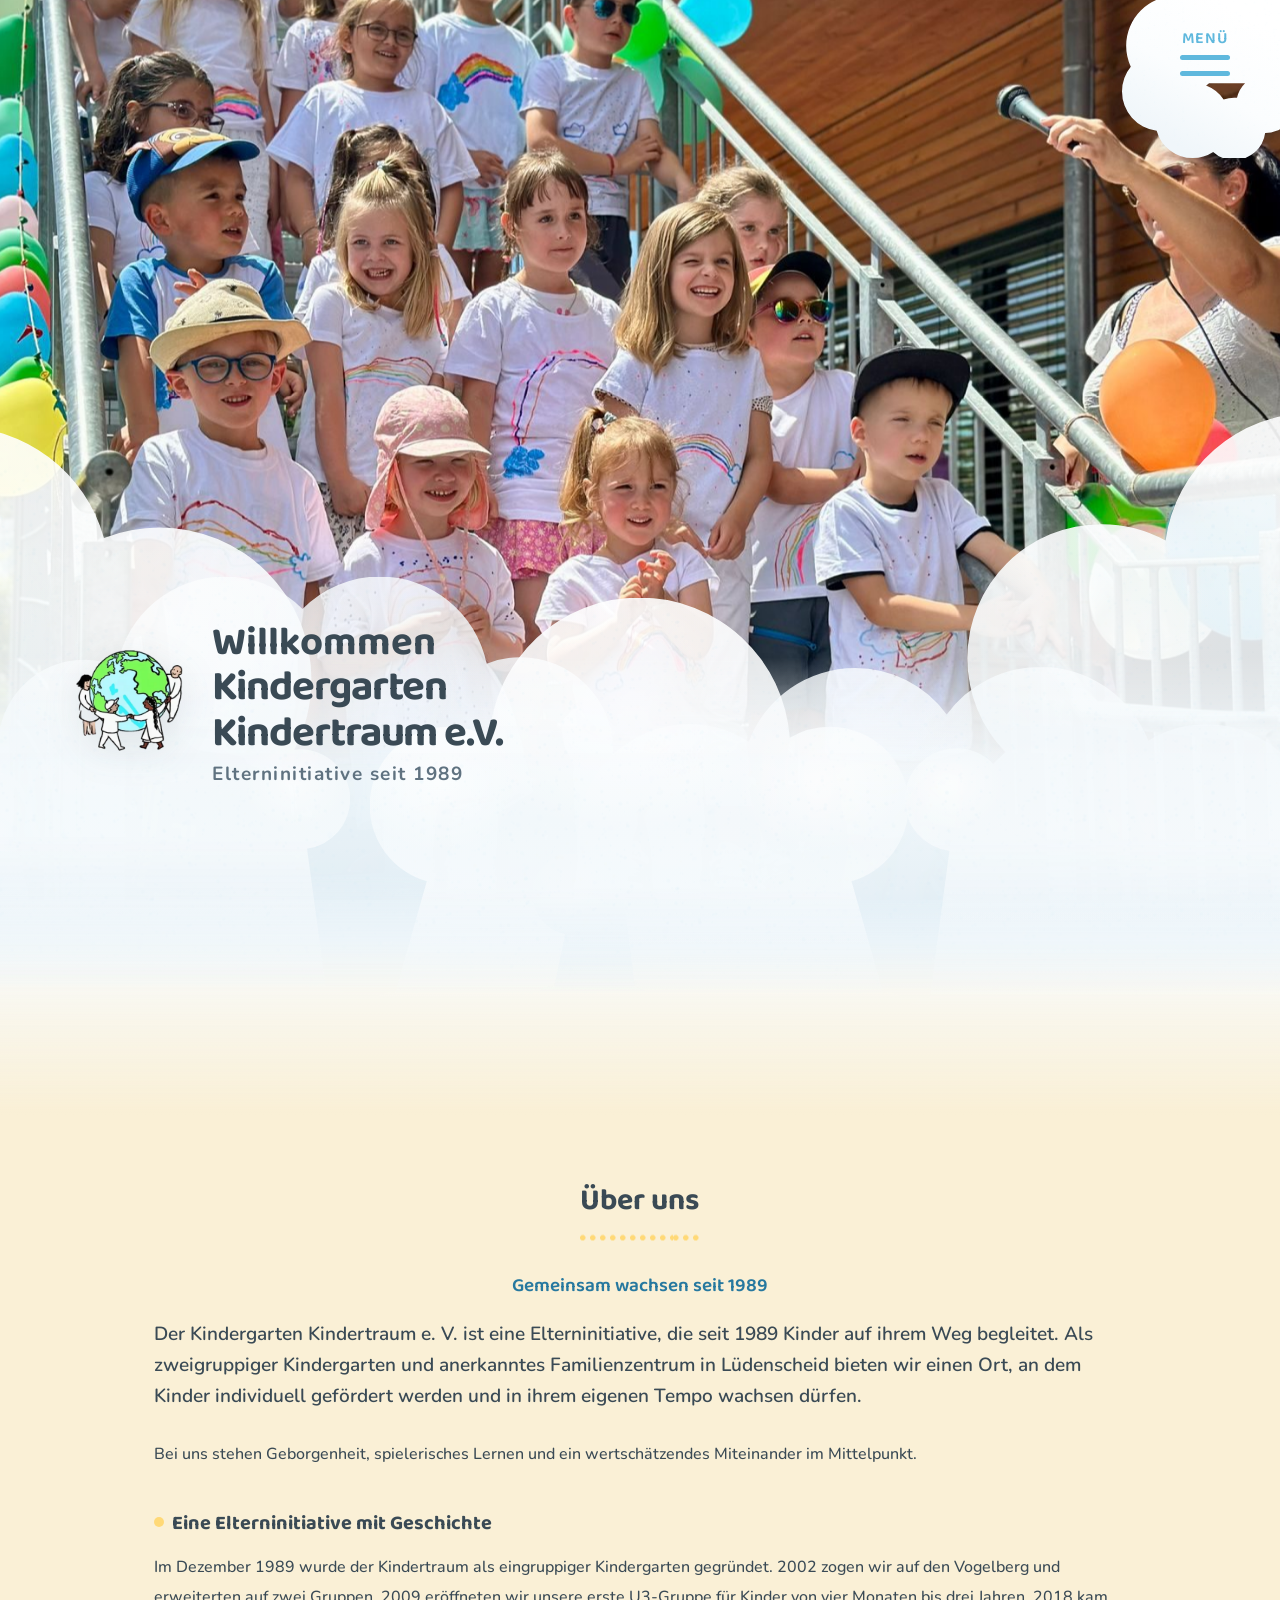
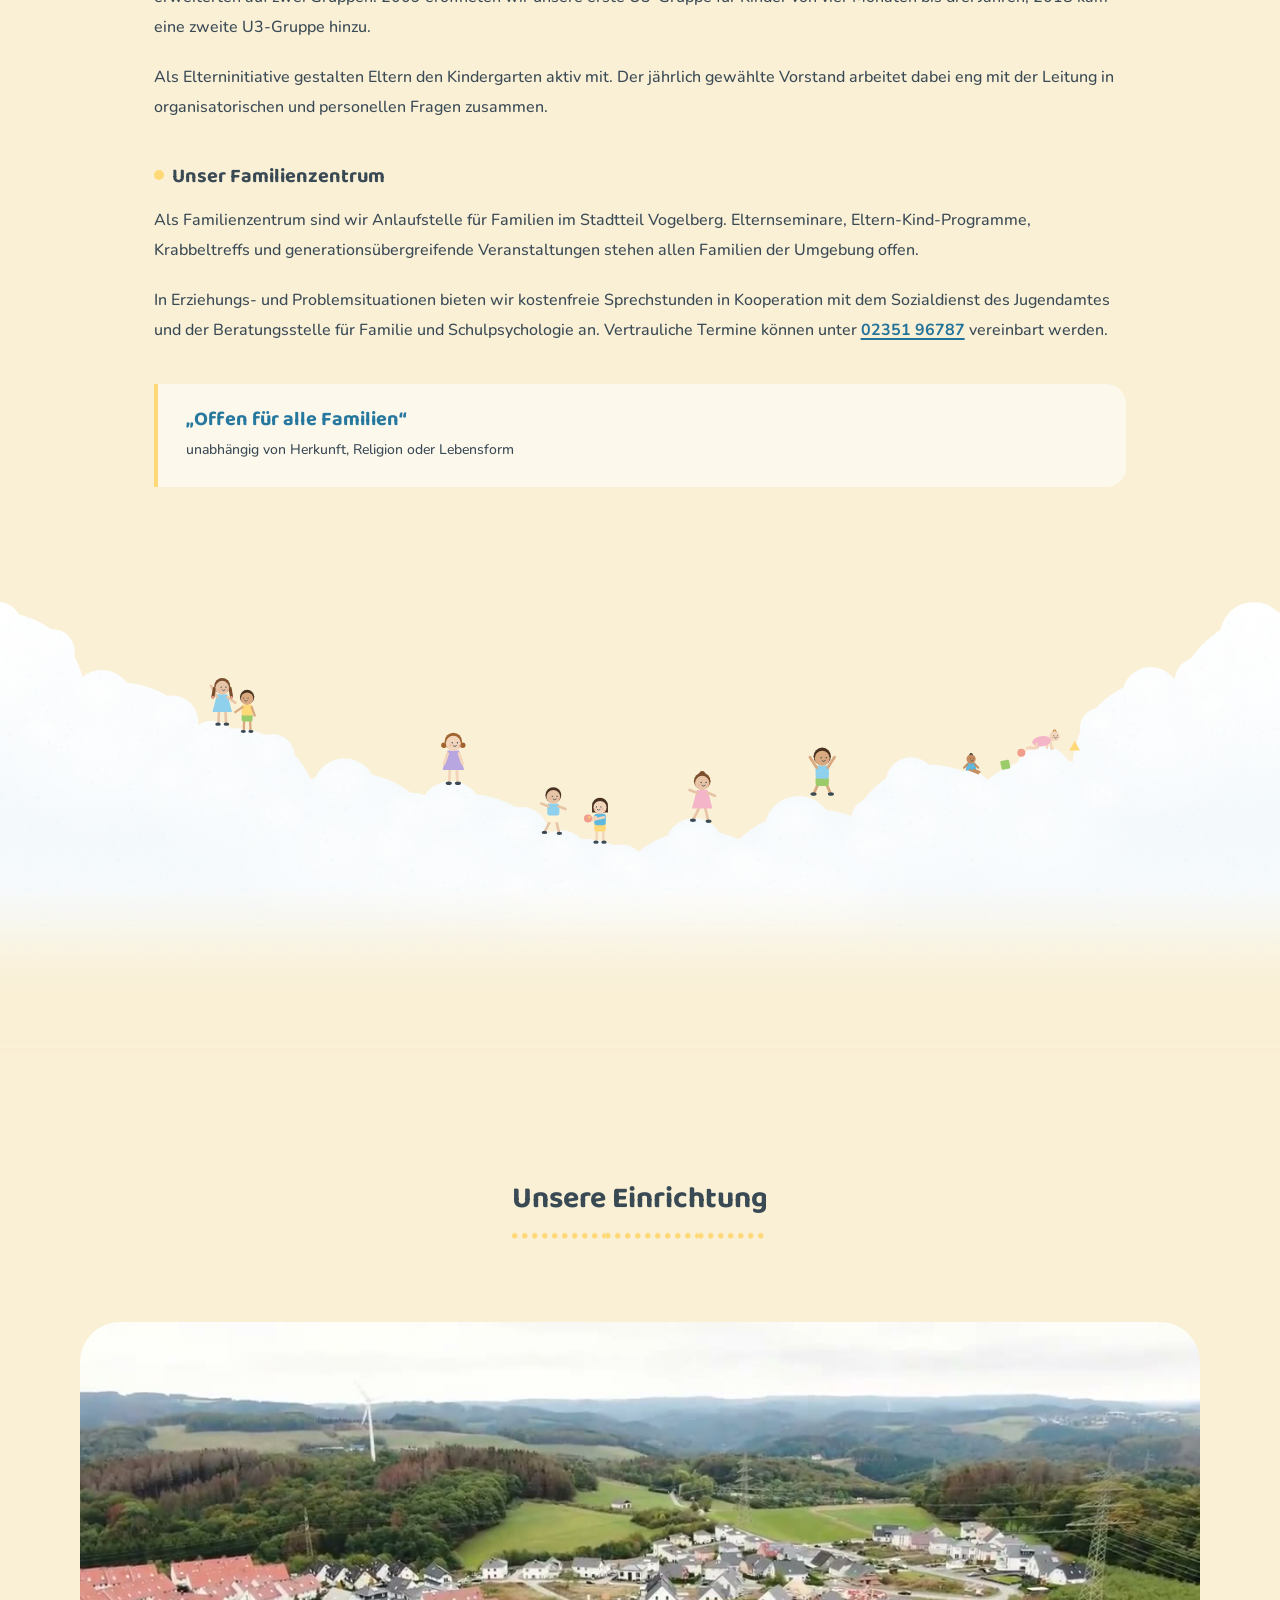
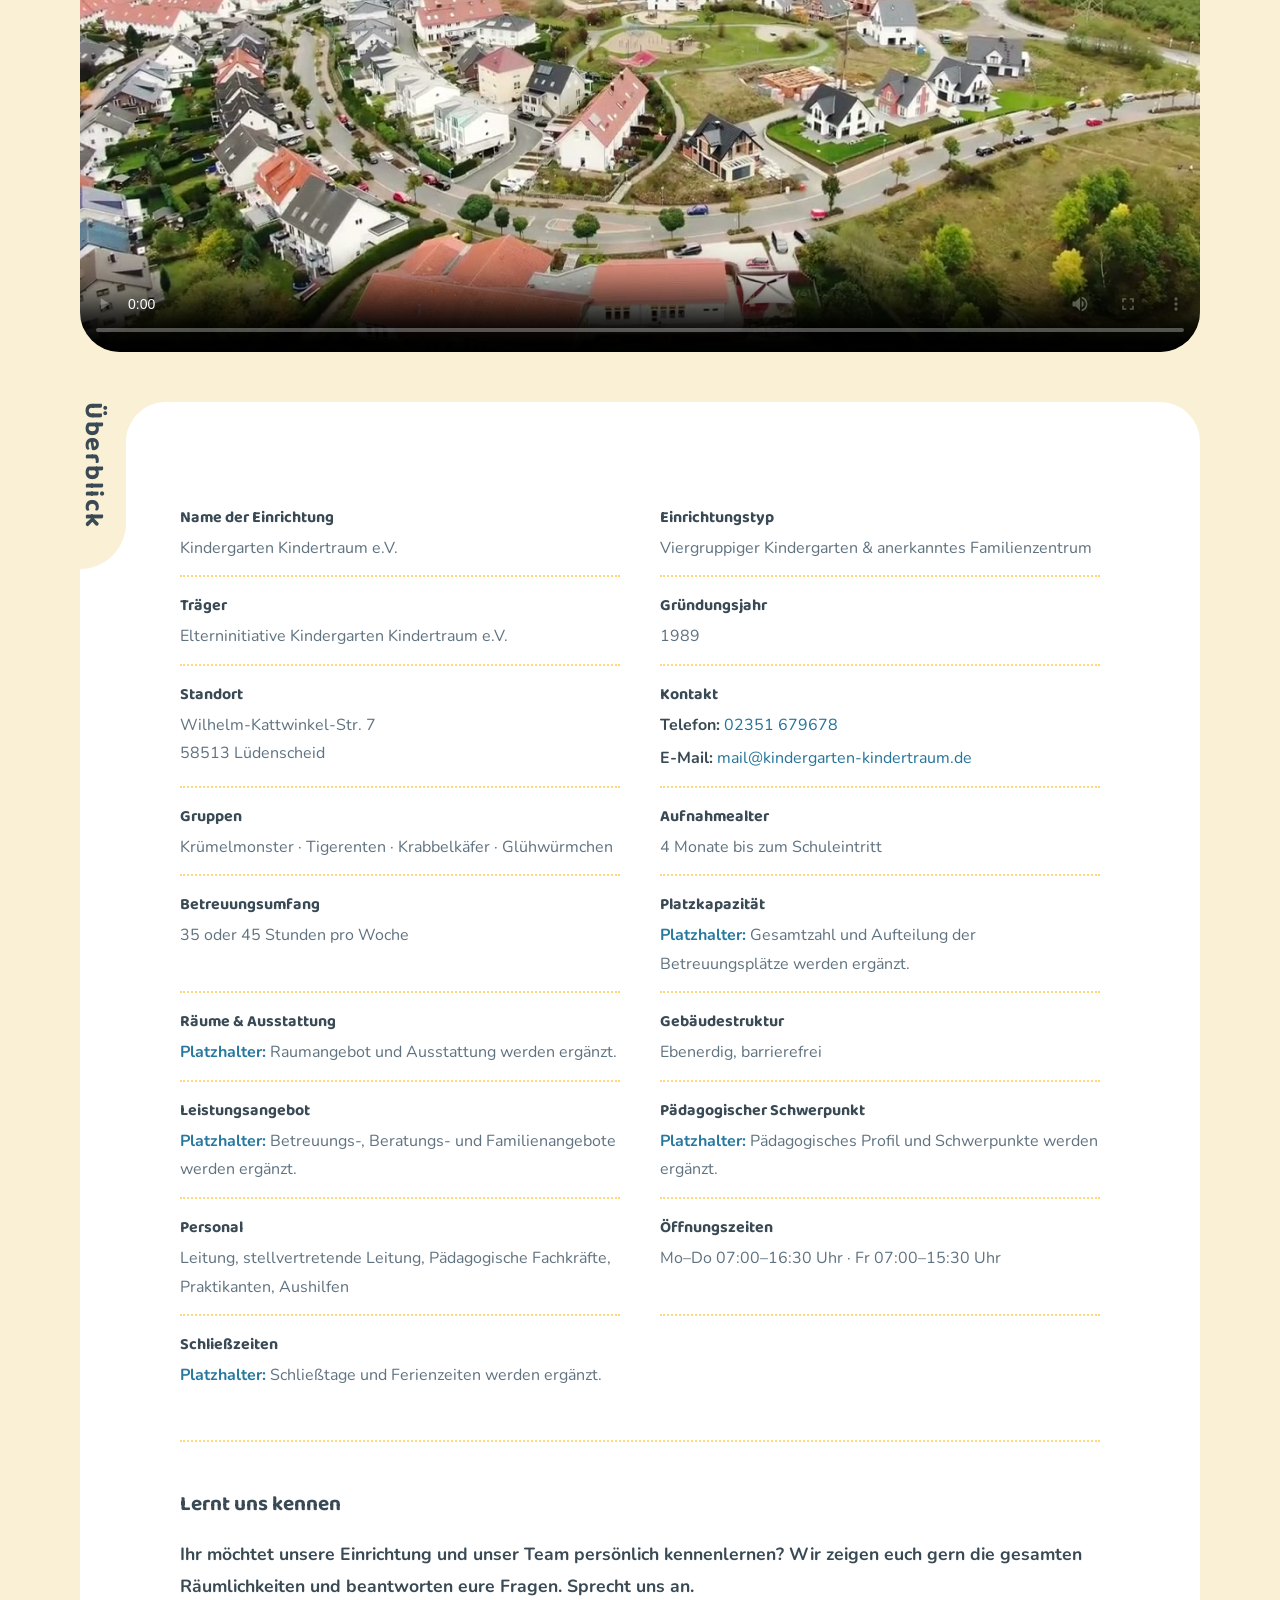
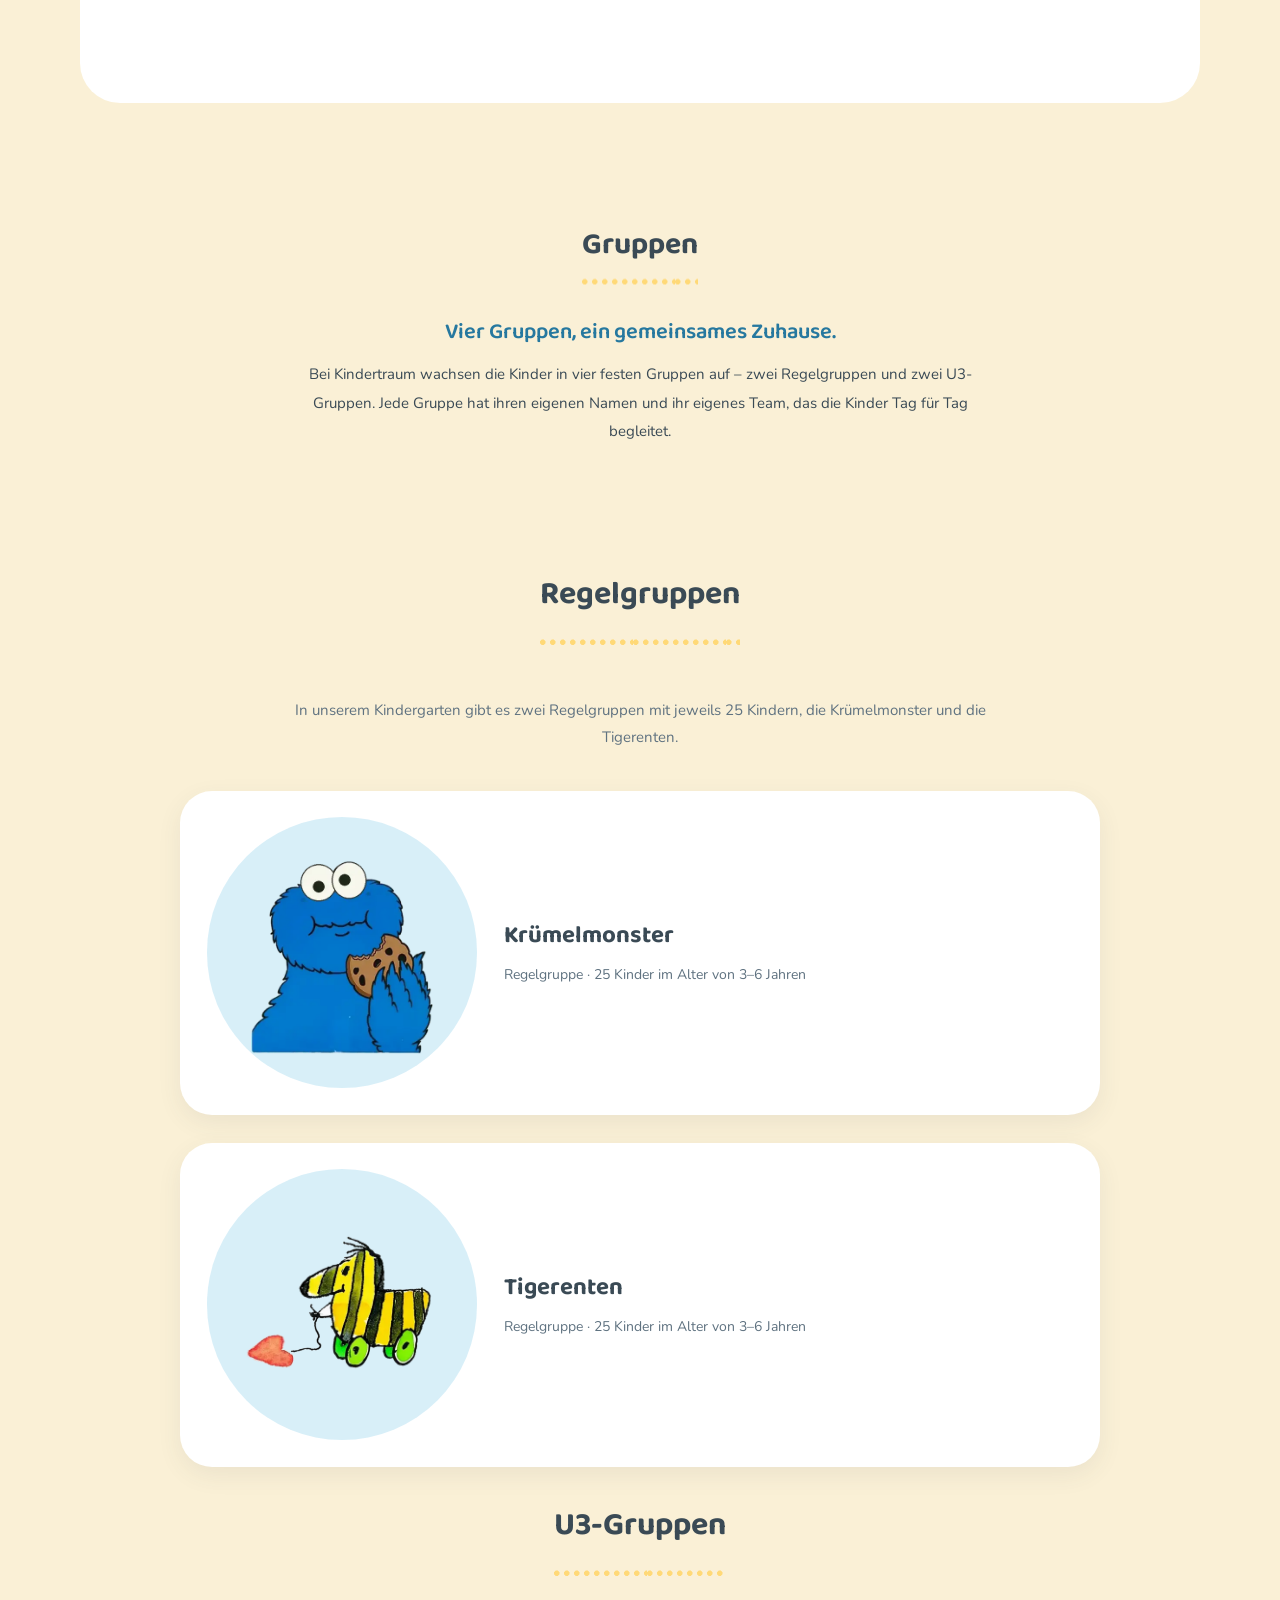
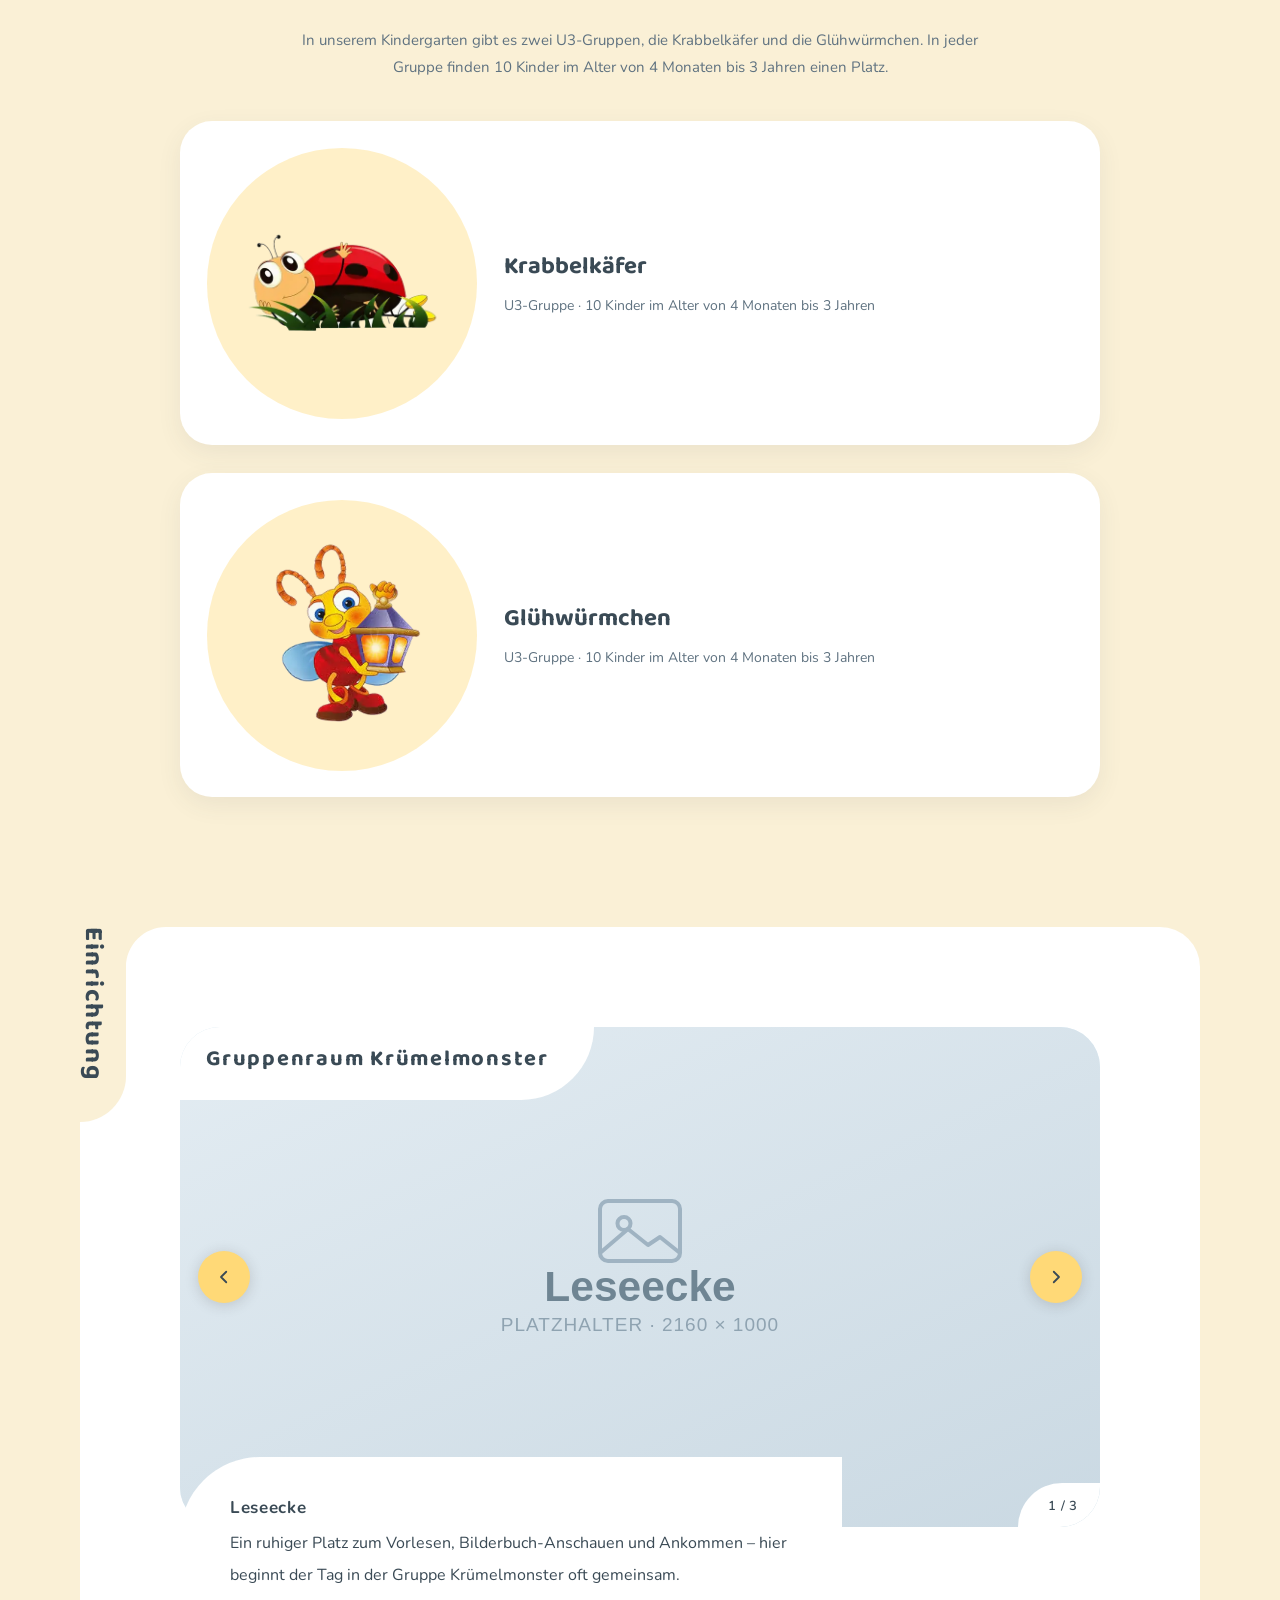
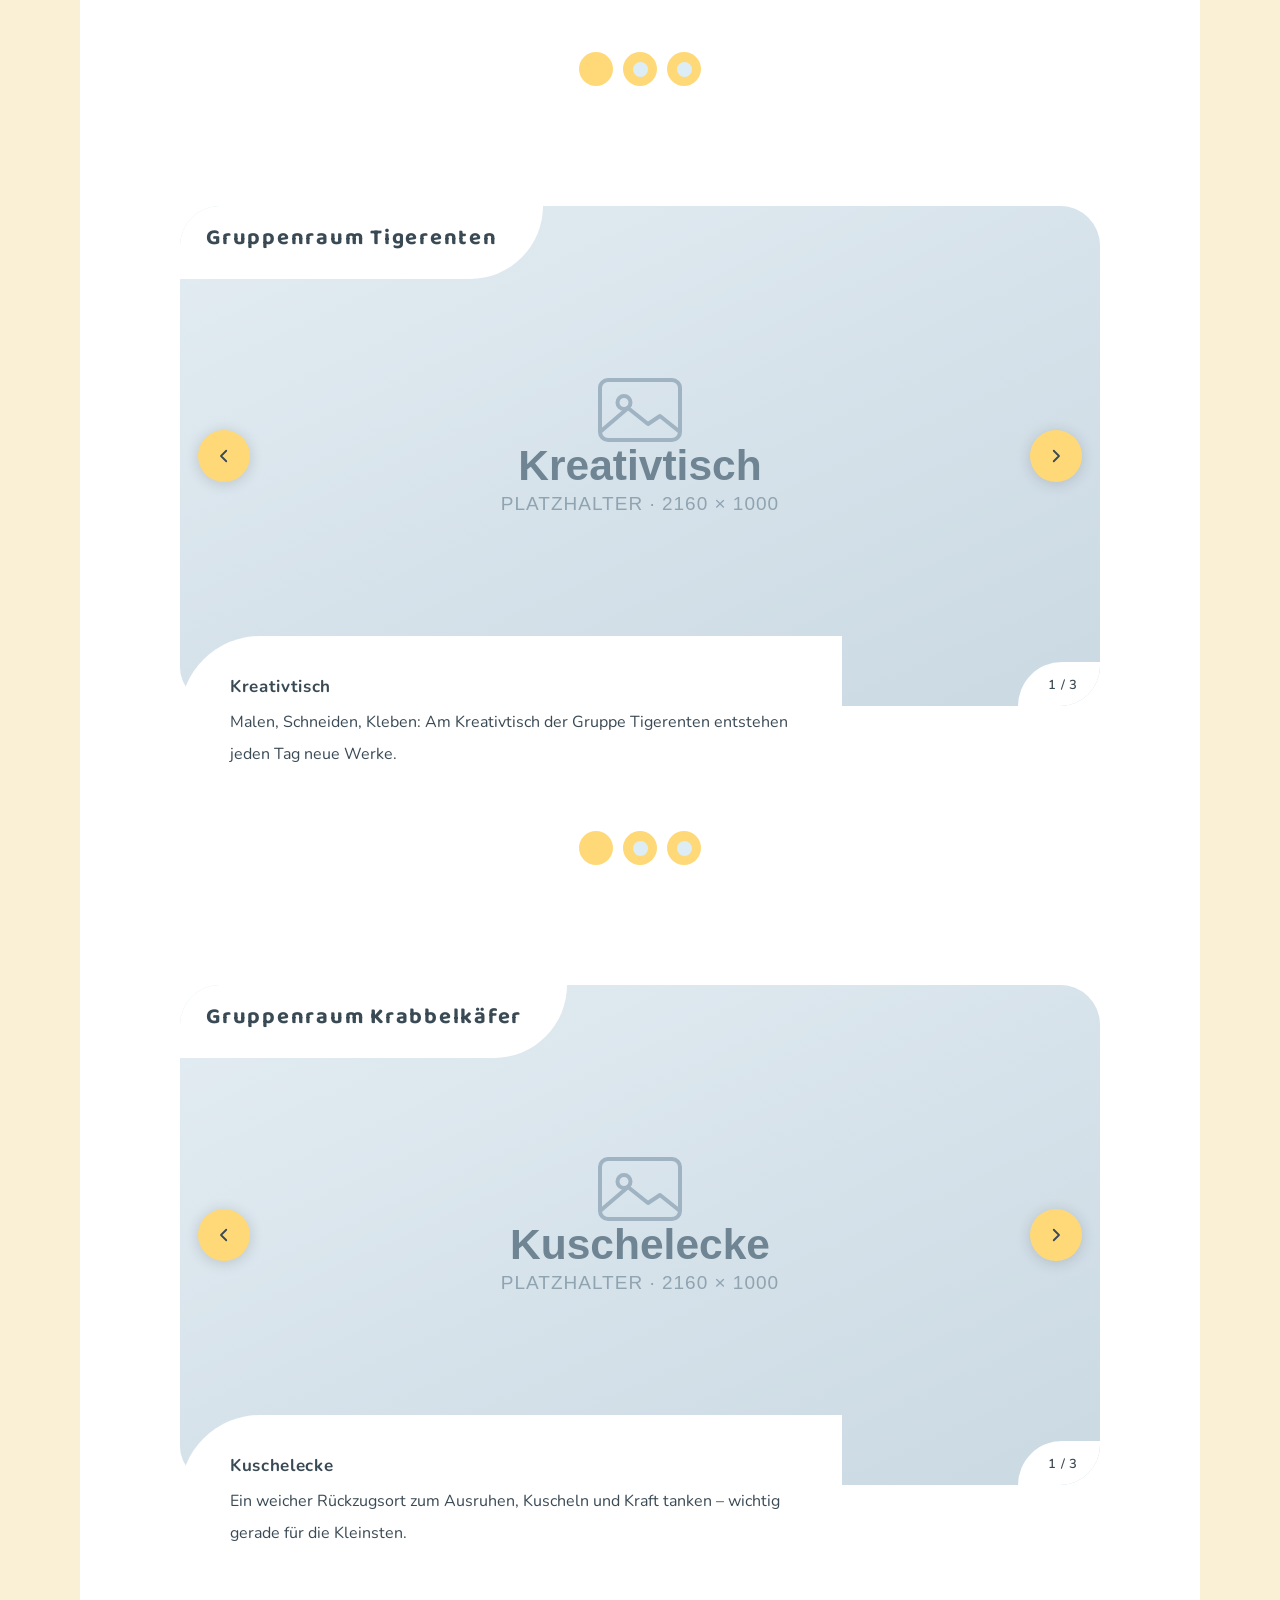
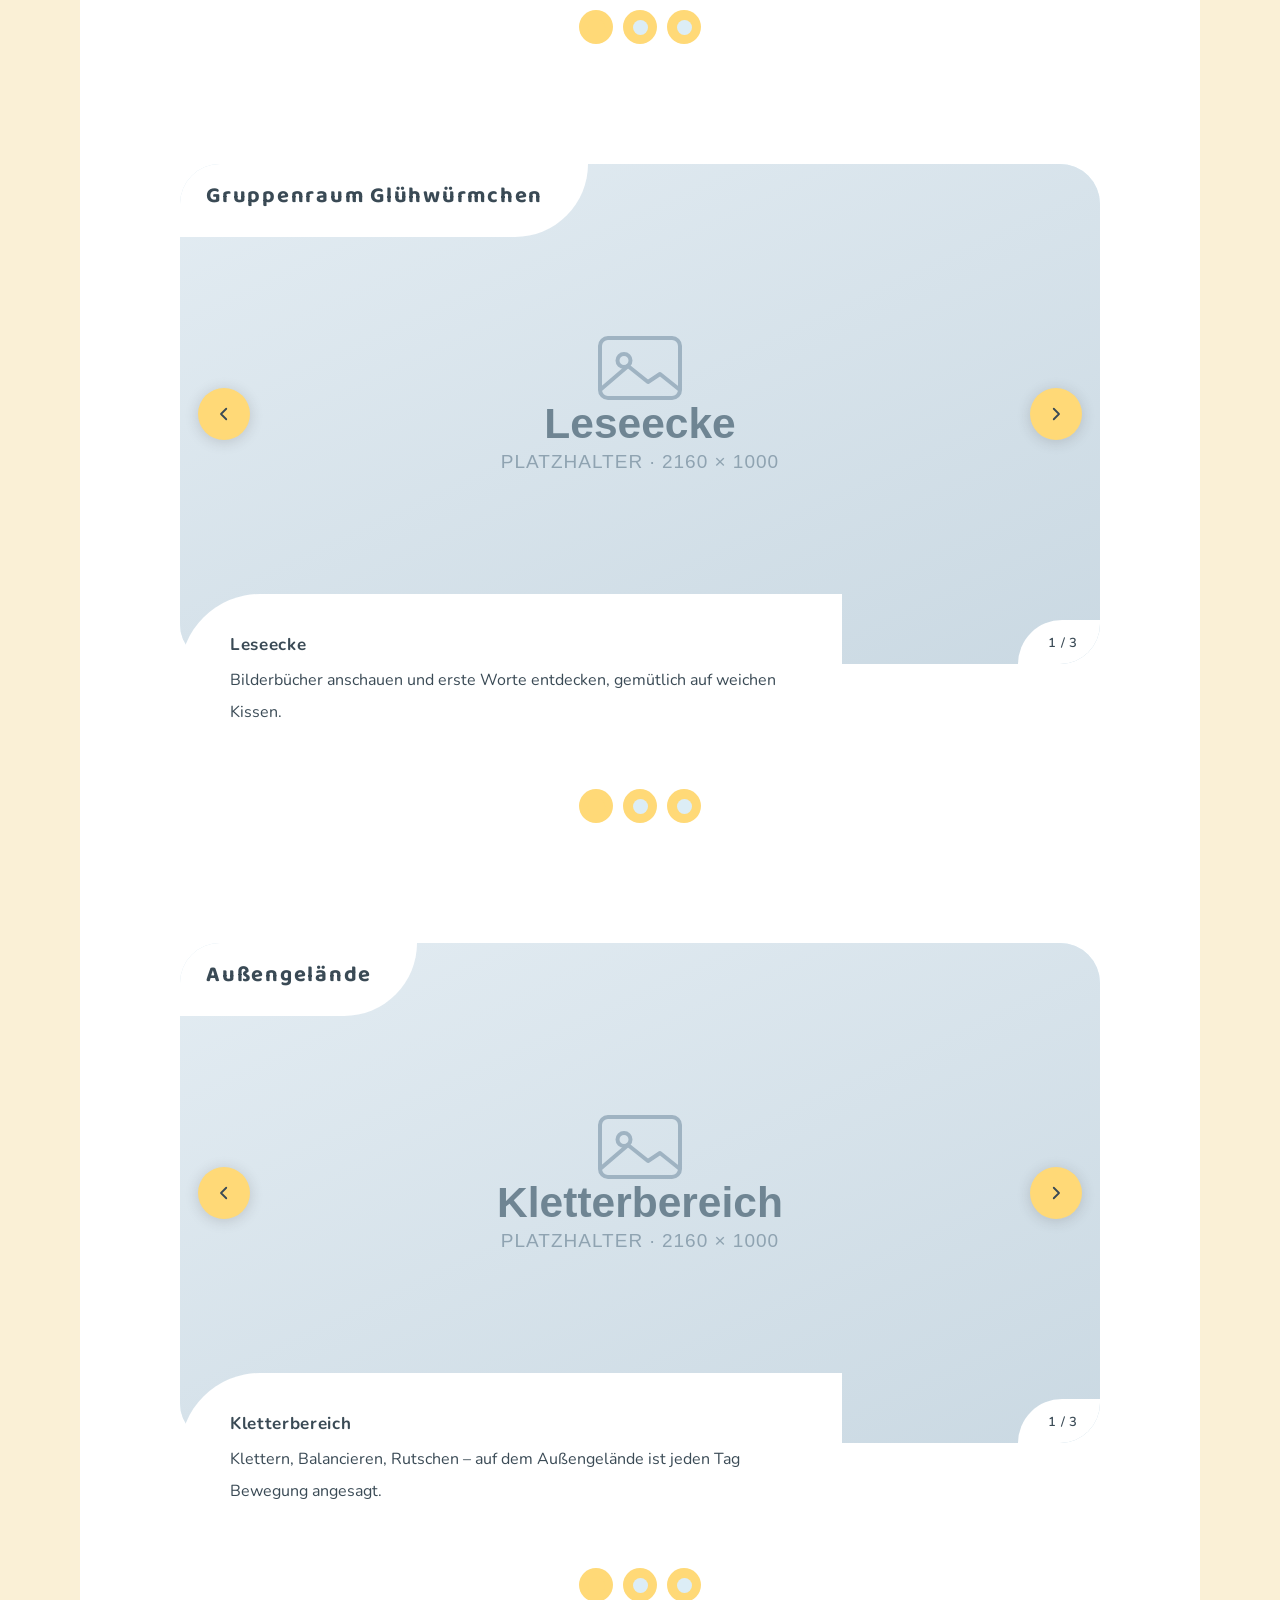
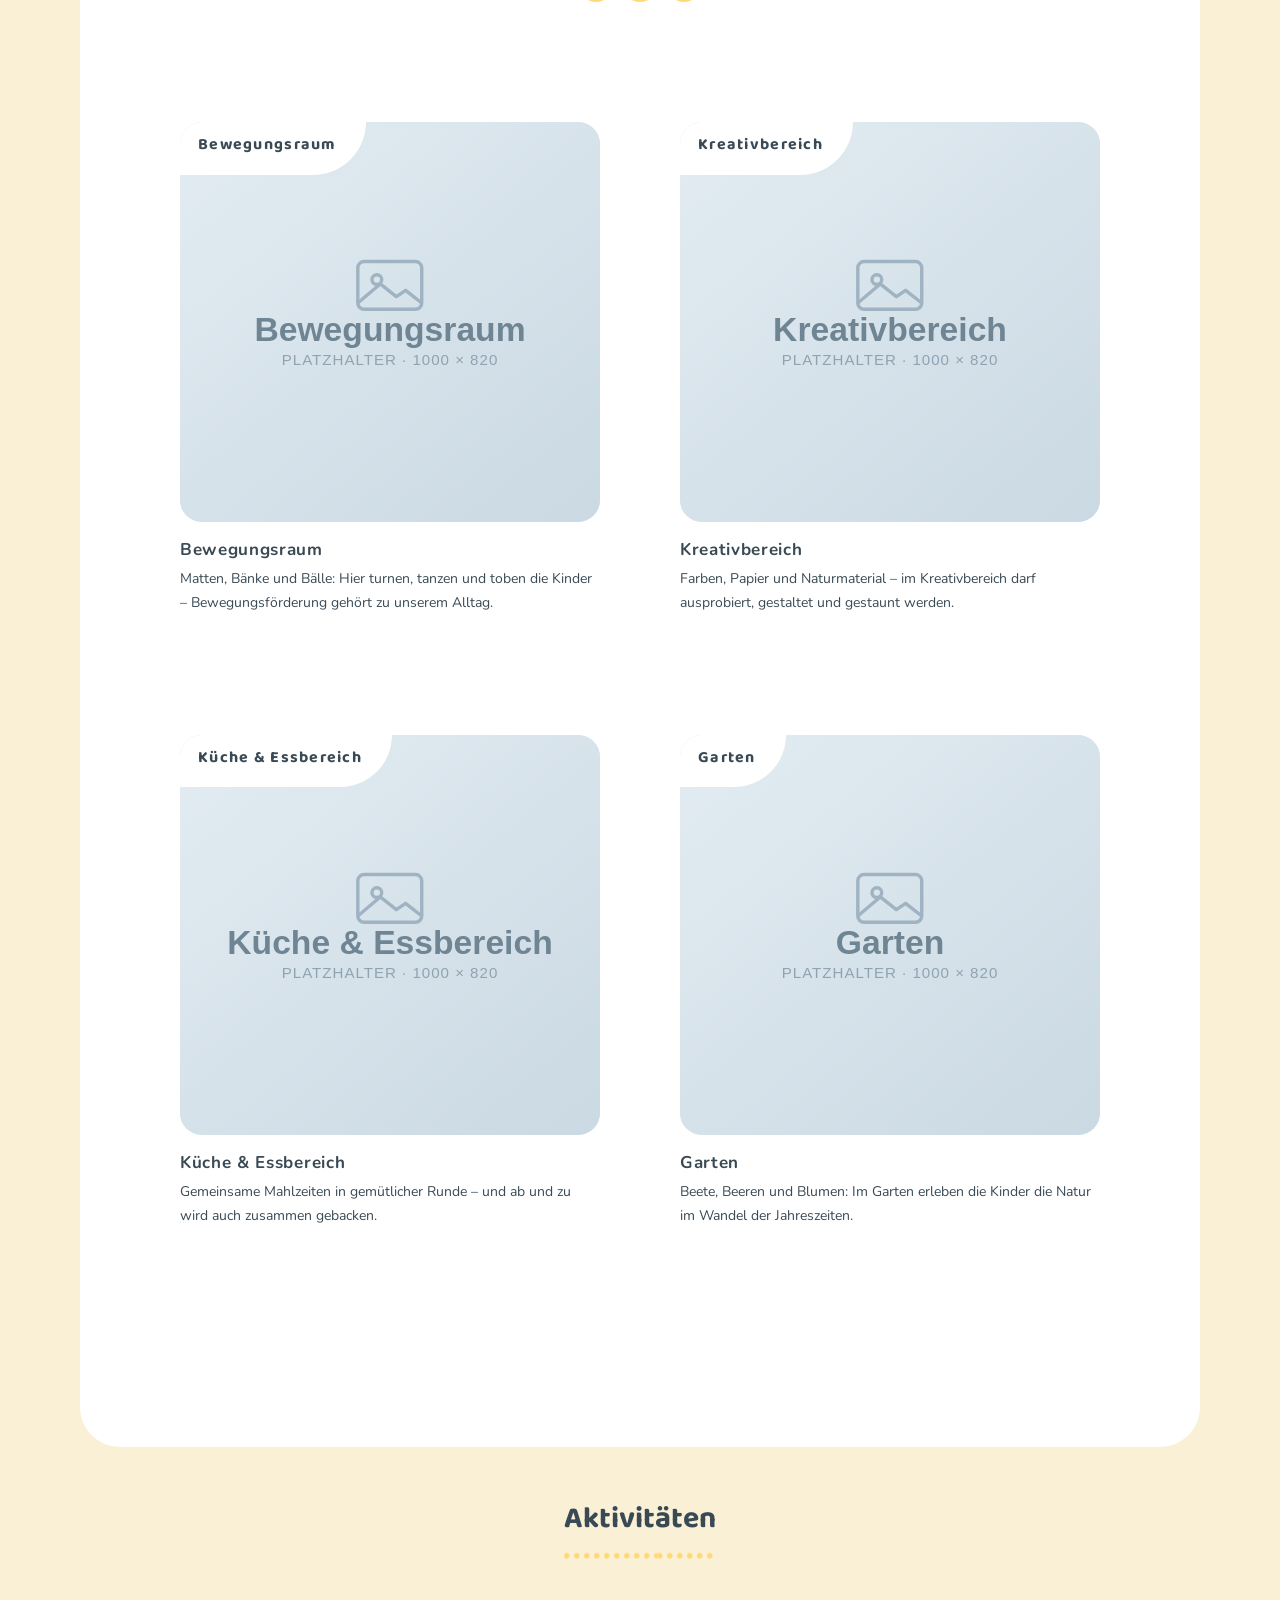
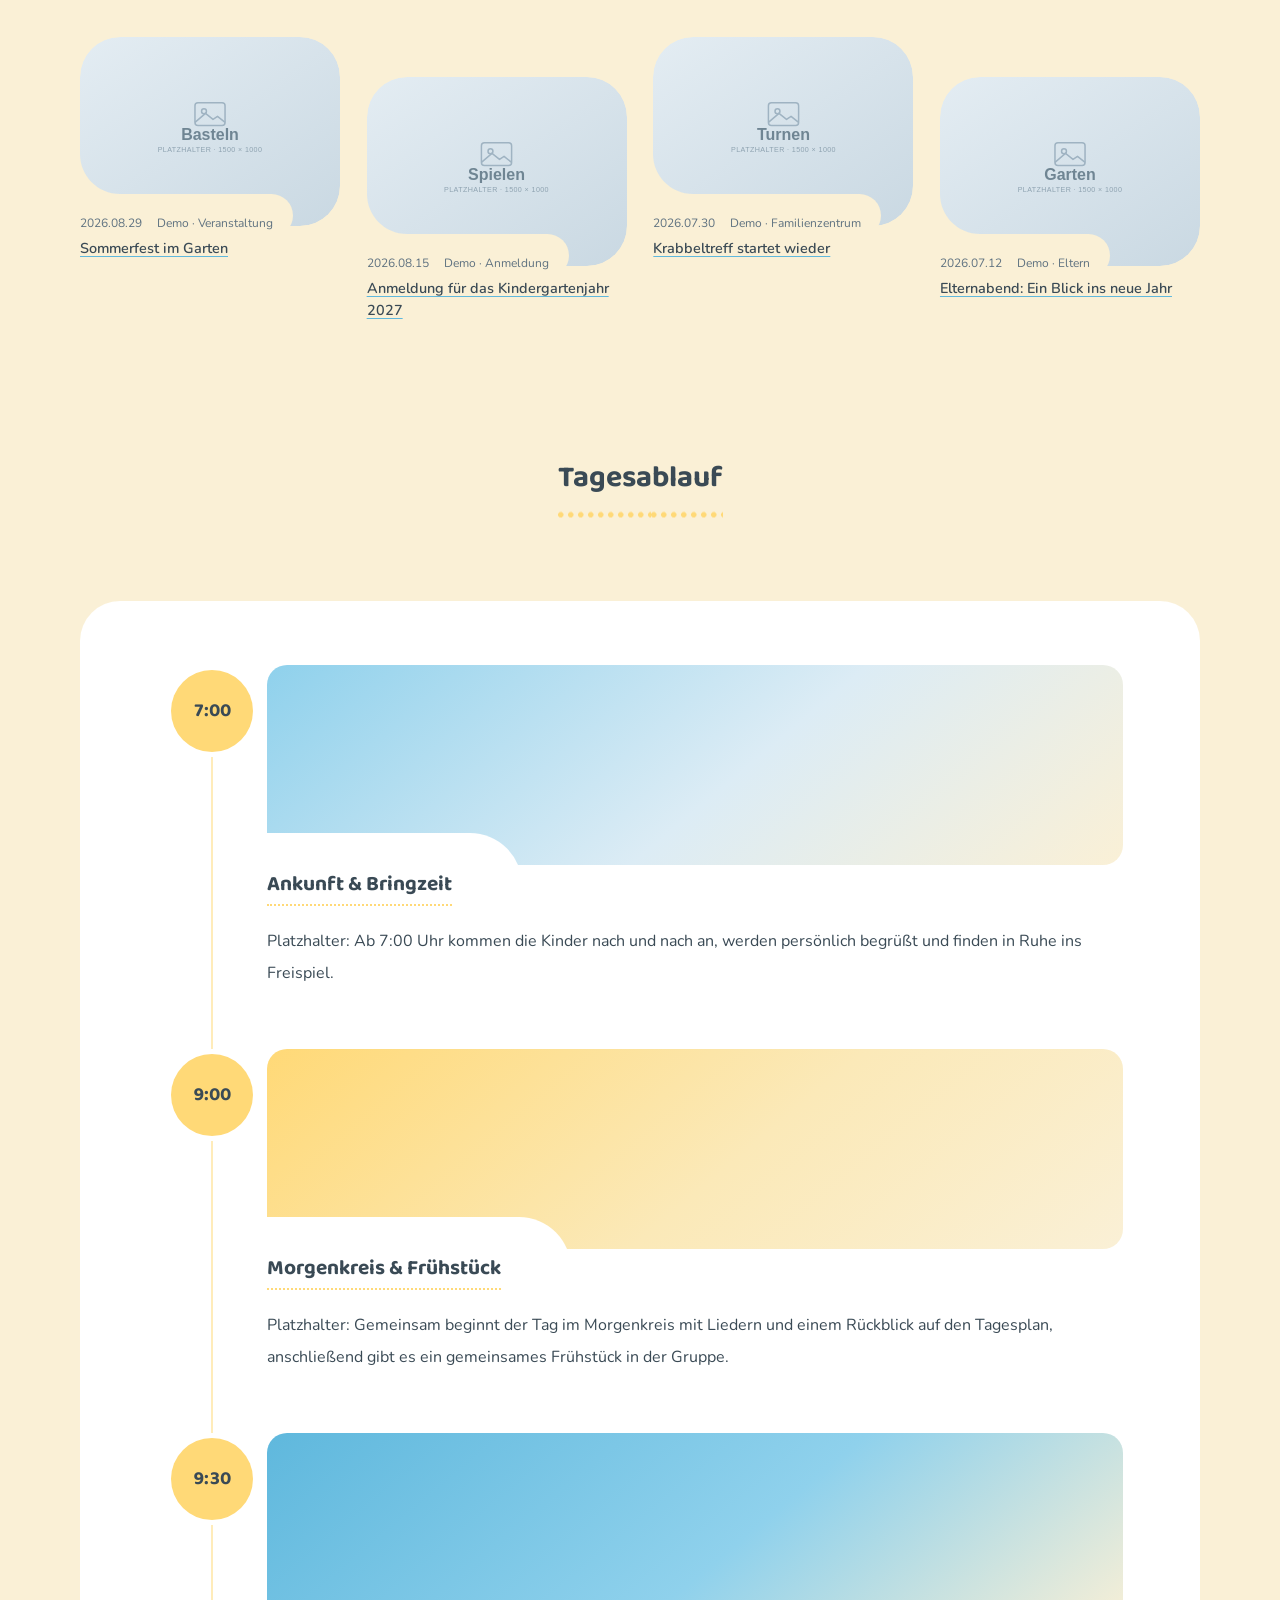
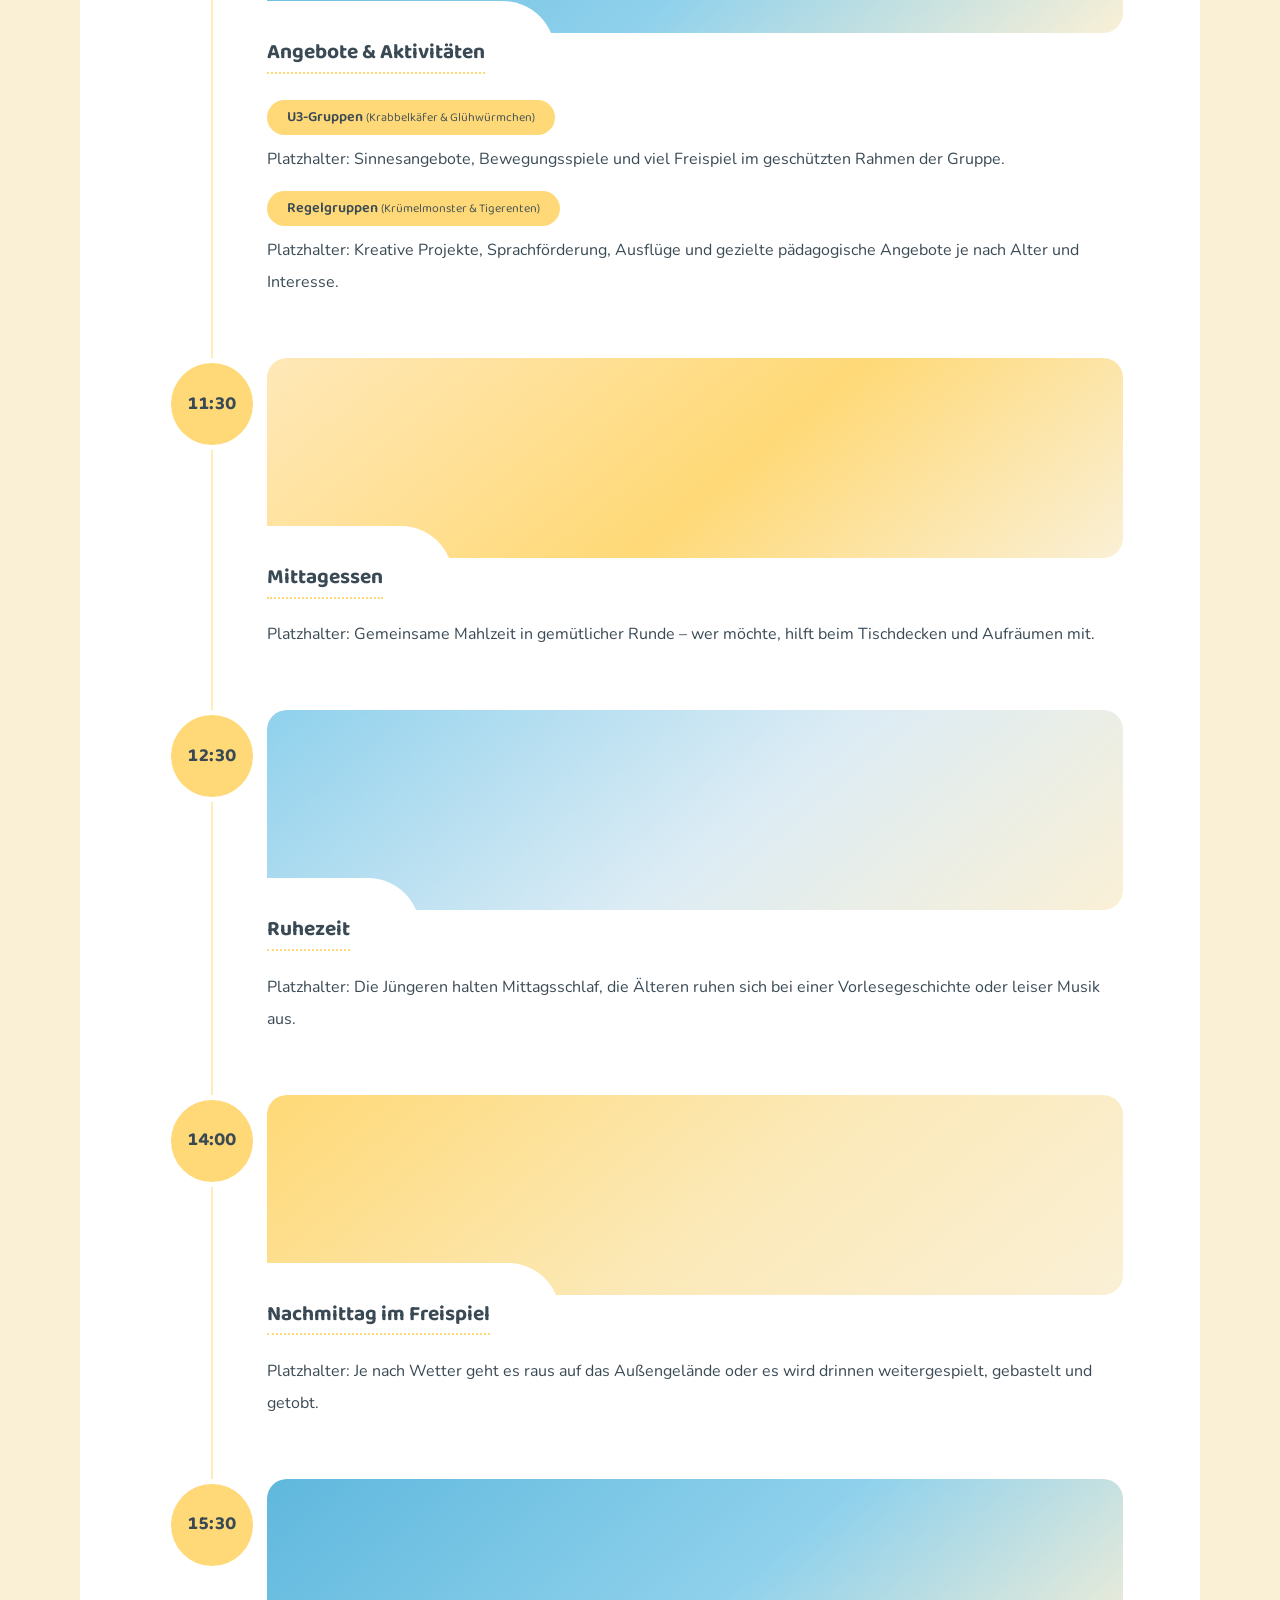
==== commit 00118420: "Vorschau aktualisieren: Message-Sektion, Team-Leitung und Navigation überarbeitet Sync von kindertra" ====
--- a/index.html
+++ b/index.html
@@ -57,7 +57,7 @@
 						</li>
 						<li class="g-nav__li anm">
 							<a href="#einrichtung" class="g-nav__anchor">
-								<span class="lbl">Unsere Einrichtung</span>
+								<span class="lbl">Einrichtung</span>
 							</a>
 						</li>
 						<li class="g-nav__li anm">
@@ -67,7 +67,7 @@
 						</li>
 						<li class="g-nav__li anm">
 							<a href="#news" class="g-nav__anchor">
-								<span class="lbl">Highlights</span>
+								<span class="lbl">Aktivitäten</span>
 							</a>
 						</li>
 						<li class="g-nav__li anm">
@@ -78,11 +78,6 @@
 						<li class="g-nav__li anm">
 							<a href="#team" class="g-nav__anchor">
 								<span class="lbl">Team</span>
-							</a>
-						</li>
-						<li class="g-nav__li anm">
-							<a href="#message" class="g-nav__anchor">
-								<span class="lbl">Familienzentrum</span>
 							</a>
 						</li>
 					</ul>
@@ -289,19 +284,21 @@
 			<!-- ============================================================ -->
 			<div id="message" class="message">
 				<div class="msgContents">
-					<figure class="msgImg">
-						<h2 class="msgImg__ttl"><span class="msgImg__line">Gemeinsam wachsen</span><span class="msgImg__line -accent">seit 1989</span></h2>
-					</figure>
+					<div class="titleContents">
+						<h2 class="contents__ttl h-ut">
+							<span class="contents__ttl-txt">Über uns</span>
+						</h2>
+					</div>
+					<p class="msgLead">Gemeinsam wachsen seit 1989</p>
 					<div class="megTxtWrap">
-						<p class="msgTxt msgTxt--lead">Der Kindergarten Kindertraum e.V. ist eine Elterninitiative, die seit 1989 in Lüdenscheid Kinder auf ihrem Weg begleitet – als zweigruppiger Kindergarten und als anerkanntes Familienzentrum.</p>
-						<p class="msgTxt">Bei uns steht das wertschätzende Miteinander im Mittelpunkt: Jedes Kind wird individuell gefördert, darf in seinem Tempo wachsen und erlebt Gemeinschaft, Geborgenheit und spielerisches Lernen. Eltern gestalten den Alltag aktiv mit.</p>
+						<p class="msgTxt msgTxt--lead">Der Kindergarten Kindertraum e. V. ist eine Elterninitiative, die seit 1989 Kinder auf ihrem Weg begleitet. Als zweigruppiger Kindergarten und anerkanntes Familienzentrum in Lüdenscheid bieten wir einen Ort, an dem Kinder individuell gefördert werden und in ihrem eigenen Tempo wachsen dürfen.</p>
+						<p class="msgTxt">Bei uns stehen Geborgenheit, spielerisches Lernen und ein wertschätzendes Miteinander im Mittelpunkt.</p>
 						<h3 class="msgSub">Eine Elterninitiative mit Geschichte</h3>
-						<p class="msgTxt">Im Dezember 1989 als eingruppiger Kindergarten gegründet, sind wir stetig gewachsen: 2002 zogen wir zum Vogelberg und wurden zweigruppig, 2009 eröffneten wir unsere erste U3-Gruppe für Kinder von 4 Monaten bis 3 Jahren, und 2018 kam durch eine Erweiterung eine zweite U3-Gruppe dazu.</p>
-						<p class="msgTxt">Als Elterninitiative lebt der Kindertraum von der engen Zusammenarbeit zwischen Eltern und pädagogischem Team. Jedes Jahr im Februar wählt die Elternversammlung einen Vorstand aus 3–5 Mitgliedern – zuständig für Personal, Aufnahme der Kinder, Finanzen, Öffentlichkeitsarbeit und Behördennachweise – sowie den Elternrat, in der Regel zwei Vertreter:innen je Gruppe, der Feste wie Basare und Waffelstände organisiert und bei der Aufnahme von Kindern sowie in Personalfragen mitentscheidet.</p>
+						<p class="msgTxt">Im Dezember 1989 wurde der Kindertraum als eingruppiger Kindergarten gegründet. 2002 zogen wir auf den Vogelberg und erweiterten auf zwei Gruppen. 2009 eröffneten wir unsere erste U3-Gruppe für Kinder von vier Monaten bis drei Jahren, 2018 kam eine zweite U3-Gruppe hinzu.</p>
+						<p class="msgTxt">Als Elterninitiative gestalten Eltern den Kindergarten aktiv mit. Der jährlich gewählte Vorstand arbeitet dabei eng mit der Leitung in organisatorischen und personellen Fragen zusammen.</p>
 						<h3 class="msgSub">Unser Familienzentrum</h3>
-						<p class="msgTxt">Als Familienzentrum sind wir Knotenpunkt für Familien und Bewohner des Stadtteils Vogelberg. Wir bieten Elternseminare, Eltern-Kind-Programme, Krabbeltreffs und generationsübergreifende Veranstaltungen – offen für alle Familien der Umgebung, nicht nur für unsere Kindergartenkinder.</p>
-						<p class="msgTxt">In allen Erziehungsfragen und Problemsituationen stehen wir beratend zur Seite. In offenen, kostenlosen Sprechstunden beraten der Sozialdienst des Jugendamtes und die Beratungsstelle für Familie und Schulpsychologie vertraulich bei uns im Haus – Termine vereinbart ihr unter <a href="tel:+492351679678" class="msgTxt__link">02351 679678</a>.</p>
-						<p class="msgTxt">Ein besonderes Anliegen ist uns, neu zugezogene Familien zu integrieren.</p>
+						<p class="msgTxt">Als Familienzentrum sind wir Anlaufstelle für Familien im Stadtteil Vogelberg. Elternseminare, Eltern-Kind-Programme, Krabbeltreffs und generationsübergreifende Veranstaltungen stehen allen Familien der Umgebung offen.</p>
+						<p class="msgTxt">In Erziehungs- und Problemsituationen bieten wir kostenfreie Sprechstunden in Kooperation mit dem Sozialdienst des Jugendamtes und der Beratungsstelle für Familie und Schulpsychologie an. Vertrauliche Termine können unter <a href="tel:+49235196787" class="msgTxt__link">02351 96787</a> vereinbart werden.</p>
 						<p class="msgQuote"><strong>„Offen für alle Familien“</strong><span class="msgQuote__sub">unabhängig von Herkunft, Religion oder Lebensform</span></p>
 					</div>
 				</div>
@@ -356,14 +353,13 @@
 							</div>
 							<div class="ov__item">
 								<dt class="ovTitle b">Standort</dt>
-								<dd class="ovData">Wilhelm-Kattwinkel-Str. 7 · 58513 Lüdenscheid</dd>
+								<dd class="ovData">Wilhelm-Kattwinkel-Str. 7<br>58513 Lüdenscheid</dd>
 							</div>
 							<div class="ov__item">
 								<dt class="ovTitle b">Kontakt</dt>
 								<dd class="ovData ovData--contact">
 									<a href="tel:+492351679678"><span>Telefon:</span> 02351 679678</a>
 									<a href="mailto:mail@kindergarten-kindertraum.de"><span>E-Mail:</span> mail@kindergarten-kindertraum.de</a>
-									<a href="#" aria-label="Instagram – Link folgt"><span>Instagram</span></a>
 								</dd>
 							</div>
 							<div class="ov__item">
@@ -388,11 +384,7 @@
 							</div>
 							<div class="ov__item">
 								<dt class="ovTitle b">Gebäudestruktur</dt>
-								<dd class="ovData ovData--placeholder"><span>Platzhalter:</span> Bauart, Etagen und Barrierefreiheit werden ergänzt.</dd>
-							</div>
-							<div class="ov__item">
-								<dt class="ovTitle b">Flächen</dt>
-								<dd class="ovData ovData--placeholder"><span>Platzhalter:</span> Grundstücks-, Gebäude- und Außenfläche werden ergänzt.</dd>
+								<dd class="ovData">Ebenerdig, barrierefrei</dd>
 							</div>
 							<div class="ov__item">
 								<dt class="ovTitle b">Leistungsangebot</dt>
@@ -404,33 +396,21 @@
 							</div>
 							<div class="ov__item">
 								<dt class="ovTitle b">Personal</dt>
-								<dd class="ovData ovData--placeholder"><span>Platzhalter:</span> Teamstärke, Funktionen und Qualifikationen werden ergänzt.</dd>
+								<dd class="ovData">Leitung, stellvertretende Leitung, Pädagogische Fachkräfte, Praktikanten, Aushilfen</dd>
 							</div>
 							<div class="ov__item">
 								<dt class="ovTitle b">Öffnungszeiten</dt>
-								<dd class="ovData">Mo–Do 07:00–16:30 · Fr 07:00–15:30</dd>
+								<dd class="ovData">Mo–Do 07:00–16:30 Uhr · Fr 07:00–15:30 Uhr</dd>
 							</div>
 							<div class="ov__item">
 								<dt class="ovTitle b">Schließzeiten</dt>
 								<dd class="ovData ovData--placeholder"><span>Platzhalter:</span> Schließtage und Ferienzeiten werden ergänzt.</dd>
 							</div>
 						</dl>
-					</div>
-				</div>
-
-				<div class="overview-note w-state">
-					<div class="supplyBox dotBox">
-						<h2 class="supply__ttl b">Lernt uns kennen</h2>
-						<p class="supply__txt">Ihr möchtet unsere Räume, das Außengelände und unser Team persönlich kennenlernen? Wir zeigen euch gern die Einrichtung und beantworten eure Fragen zu Betreuungszeiten, Anmeldung und Familienzentrum.</p>
-						<div class="telWrap">
-							<dl class="telNum">
-								<div class="telNum__block">
-									<dt class="tel__label">TEL</dt>
-									<dd class="tel__data">02351 679678</dd>
-								</div>
-								<small>Mo–Do 07:00–16:30 · Fr 07:00–15:30</small>
-							</dl>
-						</div>
+						<div class="overviewNote">
+						<h3 class="overviewNote__ttl">Lernt uns kennen</h3>
+						<p class="overviewNote__txt">Ihr möchtet unsere Einrichtung und unser Team persönlich kennenlernen? Wir zeigen euch gern die gesamten Räumlichkeiten und beantworten eure Fragen. Sprecht uns an.</p>
+					</div>
 					</div>
 				</div>
 
@@ -727,11 +707,8 @@
 				<div class="newsContents w-state">
 					<div class="titleContents">
 						<h2 class="contents__ttl h-ut">
-							<span class="contents__ttl-txt">Highlights</span>
+							<span class="contents__ttl-txt">Aktivitäten</span>
 						</h2>
-						<div class="moreWrap">
-							<a href="#" class="more__anchor">Alle Beiträge</a>
-						</div>
 					</div>
 					<ul class="newsList">
 						<li class="newsList__item">
@@ -809,13 +786,12 @@
 			<!-- Kindertraum-CI umgemappt. Platzhalter-Inhalte.                 -->
 			<!-- ============================================================ -->
 			<div id="tagesablauf" class="tagesablauf-section c-section--m">
+				<div class="titleContents">
+					<h2 class="contents__ttl h-ut">
+						<span class="contents__ttl-txt">Tagesablauf</span>
+					</h2>
+				</div>
 				<div class="tagesablauf-box bg--white w-state">
-					<div class="titleContents">
-						<h2 class="contents__ttl h-ut">
-							<span class="contents__ttl-txt">Tagesablauf</span>
-						</h2>
-					</div>
-
 					<div class="zta">
 						<ol class="zta__liste">
 						<li class="zta__station" id="tagesablauf-700">
@@ -945,26 +921,36 @@
 				</div>
 
 				<div id="leitung" class="team-lead block">
-					<div class="team-lead-card w-state">
-						<img class="team-lead-card__cloud" src="assets/img/clouds/cloud-small.svg" alt="" aria-hidden="true">
-						<figure class="team-lead-card__fig">
-							<img class="team-lead-card__img" src="assets/img/team/claudia-okon.jpg" alt="Claudia Okon" width="1024" height="1536">
-						</figure>
-						<div class="team-lead-card__body">
-							<p class="team-lead-card__kicker">Leitung</p>
-							<h2 class="team-lead-card__name">Claudia Okon</h2>
-							<p class="team-lead-card__role">Leitung Kindergarten Kindertraum e.V.</p>
-							<p class="team-lead-card__txt">Platzhalter: Hier steht später ein persönlicher Text der Leitung – über den Weg zu Kindertraum, die pädagogische Haltung und das, was ihr im Alltag mit den Kindern und Familien besonders wichtig ist.</p>
-							<p class="team-lead-card__txt">Platzhalter: Ein zweiter Absatz kann Ausbildung, Schwerpunkte oder ein Zitat aufnehmen, das die Atmosphäre im Haus beschreibt.</p>
+					<div class="team-lead-grid">
+						<div class="team-lead-card">
+							<img class="team-lead-card__cloud" src="assets/img/clouds/cloud-small.svg" alt="" aria-hidden="true">
+							<figure class="team-lead-card__fig">
+								<img class="team-lead-card__img" src="assets/img/team/claudia-okon.jpg" alt="Claudia Okon" width="1024" height="1536">
+							</figure>
+							<div class="team-lead-card__body">
+								<p class="team-lead-card__kicker">Leitung</p>
+								<h2 class="team-lead-card__name">Claudia Okon</h2>
+								<p class="team-lead-card__role">Leitung Kindergarten Kindertraum e.V.</p>
+								<p class="team-lead-card__txt">Platzhalter: Hier steht später ein persönlicher Text der Leitung – über den Weg zu Kindertraum, die pädagogische Haltung und das, was ihr im Alltag mit den Kindern und Familien besonders wichtig ist.</p>
+								<p class="team-lead-card__txt">Platzhalter: Ein zweiter Absatz kann Ausbildung, Schwerpunkte oder ein Zitat aufnehmen, das die Atmosphäre im Haus beschreibt.</p>
+							</div>
+						</div>
+						<div class="team-lead-card">
+							<img class="team-lead-card__cloud" src="assets/img/clouds/cloud-small.svg" alt="" aria-hidden="true">
+							<figure class="team-lead-card__fig">
+								<img class="team-lead-card__img" src="assets/img/team/katharina-thater.jpg" alt="Katharina Thater" width="1024" height="1536">
+							</figure>
+							<div class="team-lead-card__body">
+								<p class="team-lead-card__kicker">Stellvertretende Leitung</p>
+								<h2 class="team-lead-card__name">Katharina Thater</h2>
+								<p class="team-lead-card__role">Stellv. Leitung · Krabbelkäfer</p>
+								<p class="team-lead-card__txt">Platzhalter: Hier steht später ein persönlicher Text der stellvertretenden Leitung – über den Weg zu Kindertraum, die pädagogische Haltung und das, was ihr im Alltag mit den Kindern und Familien besonders wichtig ist.</p>
+							</div>
 						</div>
 					</div>
 				</div>
 
 				<div id="team-mitglieder" class="team-members block c-section--m">
-					<div class="team-section__head w-state">
-						<h2 class="team-section__ttl h-ut"><span class="team-section__ttl-txt">Unser Team</span></h2>
-						<p class="team-section__lead">Erzieherinnen und Erzieher, Fachkräfte und Helferinnen – in vier Gruppen und im Büro für die Kinder und ihre Familien da.</p>
-					</div>
 					<ul class="team-grid w-state">
 					<li class="team-card">
 						<figure class="team-card__fig">
@@ -1126,8 +1112,7 @@
 				<div id="werte" class="team-values-block block c-section--m">
 					<div class="team-section__head w-state">
 						<h2 class="team-section__ttl h-ut"><span class="team-section__ttl-txt">Unsere Werte</span></h2>
-						<p class="team-section__lead">Vier Haltungen, die unseren Alltag prägen – vom ersten Ankommen bis zum Abschied in die Schule.</p>
-					</div>
+						</div>
 					<ul class="team-values w-state">
 						<li class="team-value">
 							<span class="team-value__icon"><i class="icon" data-icon="icon_heart"></i></span>
@@ -1152,107 +1137,20 @@
 					</ul>
 				</div>
 
-				<div id="team-cta" class="team-cta-block block c-section--m">
-					<div class="team-cta w-state">
-						<h2 class="team-cta__ttl">Lernt uns persönlich kennen</h2>
-						<p class="team-cta__txt">Am besten lernt ihr ein Team vor Ort kennen. Bei einer Besichtigung zeigen wir euch unsere Räume und das Außengelände, stellen die Gruppen vor und nehmen uns Zeit für eure Fragen zu Betreuung, Anmeldung und Familienzentrum.</p>
-						<div class="team-cta__actions">
-							<a href="#kontakt" class="more__anchor">Kontakt aufnehmen</a>
-						</div>
-					</div>
-				</div>
 			</div>
 
 			<!-- ============================================================ -->
-			<!-- 8. MENÜ-KACHELN  (WP-Template-Part: home-menu, 5 Karten)      -->
+			<!-- 5. KONTAKT  (WP-Template-Part: contact)                       -->
 			<!-- ============================================================ -->
-			<div id="homeMenu" class="homeMenu c-section--m">
-				<div class="menuContents w-state">
-					<div class="menu--schedule menuBlock">
-						<a href="#" class="homeMenu__anchor">
-							<h2 class="contents__ttl t vertical">
-								<span class="contents__ttl-txt">Betreuungszeiten</span>
-							</h2>
-							<div class="menuFigure">
-								<figure>
-									<img src="assets/img/placeholder/menu-spielen.svg" class="ofi" alt="">
-								</figure>
-								<div class="moreWrap">
-									<p class="more__anchor">Mehr erfahren</p>
-								</div>
-							</div>
-						</a>
-						<p class="menu__txt">35 oder 45 Stunden pro Woche – flexible Zeiten, die zum Familienalltag passen.</p>
-					</div>
-					<div class="menu--feature menuBlock">
-						<a href="#" class="homeMenu__anchor">
-							<h2 class="contents__ttl t vertical">
-								<span class="contents__ttl-txt">Pädagogik</span>
-							</h2>
-							<div class="menuFigure">
-								<figure>
-									<img src="assets/img/placeholder/menu-basteln.svg" class="ofi" alt="">
-								</figure>
-								<div class="moreWrap">
-									<p class="more__anchor">Mehr erfahren</p>
-								</div>
-							</div>
-						</a>
-						<p class="menu__txt">Freispiel, Bewegung, Kreativität, Natur erleben, Sprache und soziale Kompetenzen – so lernen Kinder bei uns.</p>
-					</div>
-					<div class="menu--recruit menuBlock">
-						<a href="#message" class="homeMenu__anchor">
-							<h2 class="contents__ttl t vertical">
-								<span class="contents__ttl-txt">Familienzentrum</span>
-							</h2>
-							<div class="menuFigure">
-								<figure>
-									<img src="assets/img/placeholder/menu-aussengelaende.svg" class="ofi" alt="">
-								</figure>
-								<div class="moreWrap">
-									<p class="more__anchor">Mehr erfahren</p>
-								</div>
-							</div>
-						</a>
-						<p class="menu__txt">Elternberatung, Krabbeltreff, Eltern-Kind-Angebote, Seminare, Generationenprojekte und Veranstaltungen – für alle Familien im Stadtteil.</p>
-					</div>
-					<div class="menu--access menuBlock">
-						<h2 class="contents__ttl t vertical">
-							<span class="contents__ttl-txt">Kontakt &amp; Anfahrt</span>
-						</h2>
-						<div class="accessContents">
-							<div class="menuFigure">
-								<a href="#" class="homeMenu__anchor">
-									<figure>
-										<img src="assets/img/placeholder/menu-karte.svg" class="ofi" alt="">
-									</figure>
-								</a>
-							</div>
-							<div class="menuAccess__txt">
-								<p class="address__txt">Wilhelm-Kattwinkel-Str. 7<br class="pc">58513 Lüdenscheid (<a href="#" class="map__anchor">Google Maps</a>)</p>
-								<div class="telWrap">
-									<dl class="telNum">
-										<dt class="tel__label">TEL</dt>
-										<dd class="tel__data">02351 679678</dd>
-									</dl>
-									<p class="supply color--secondary">Mo–Do 07:00–16:30 · Fr 07:00–15:30</p>
-								</div>
-							</div>
-						</div>
-					</div>
-				</div>
-
-				<!-- ============================================================ -->
-				<!-- 5. KONTAKT  (WP-Template-Part: contact)                       -->
-				<!-- ============================================================ -->
 				<div id="kontakt" class="kontakt c-section--m">
 					<div class="kontaktContents w-state">
-						<div class="kontakt__header">
-							<div>
-								<p class="kontakt__eyebrow"><span aria-hidden="true"></span> Kontakt zu Kindertraum</p>
-								<h2 class="kontakt__title">Ein guter Anfang<br><em>beginnt mit Hallo.</em></h2>
-							</div>
-							<p class="kontakt__intro">Habt ihr Fragen zu unserer Kita oder möchtet ihr uns persönlich kennenlernen? Schreibt uns. Wir freuen uns darauf, von euch und euren Kindern zu hören.</p>
+						<div class="titleContents">
+							<h2 class="contents__ttl h-ut">
+								<span class="contents__ttl-txt">Kontakt</span>
+							</h2>
+						</div>
+						<div class="team-intro w-state">
+							<p class="team-intro__txt">Habt ihr Fragen zu unserer Kita oder möchtet ihr uns persönlich kennenlernen? Schreibt uns. Wir freuen uns darauf, von euch und euren Kindern zu hören.</p>
 						</div>
 
 						<div class="kontakt__grid">
@@ -1338,7 +1236,7 @@
 									<div class="kontakt__detail"><span class="kontakt__detail-label">Adresse</span><address>Kindergarten Kindertraum e.V.<br>Wilhelm-Kattwinkel-Str. 7<br>58513 Lüdenscheid</address></div>
 									<div class="kontakt__detail"><span class="kontakt__detail-label">Telefon</span><a href="tel:+492351679678">02351 679678</a></div>
 									<div class="kontakt__detail"><span class="kontakt__detail-label">E-Mail</span><a href="mailto:mail@kindergarten-kindertraum.de">mail@kindergarten-kindertraum.de</a></div>
-									<div class="kontakt__detail"><span class="kontakt__detail-label">Öffnungszeiten</span><span>Mo–Do 07:00–16:30<br>Fr 07:00–15:30</span></div>
+									<div class="kontakt__detail"><span class="kontakt__detail-label">Öffnungszeiten</span><span>Mo–Do 07:00–16:30 Uhr<br>Fr 07:00–15:30 Uhr</span></div>
 								</div>
 								<div class="kontakt__map-wrap">
 									<!-- Google-Maps-Einbettung vor Live-Schaltung an die Cookie-/Consent-Lösung koppeln. -->
@@ -1352,7 +1250,6 @@
 			</div>
 
 		</div>
-	</div>
 </main>
 
 <!-- ============================================================ -->
@@ -1381,9 +1278,8 @@
 			<ul class="Gf__nav__list">
 				<li class="Gf__nav__item"><a href="#message" class="Gf__nav__anchor"><span class="lbl">Über uns</span></a></li>
 				<li class="Gf__nav__item"><a href="#einrichtung" class="Gf__nav__anchor"><span class="lbl">Einrichtung</span></a></li>
-				<li class="Gf__nav__item"><a href="#access" class="Gf__nav__anchor"><span class="lbl">Anfahrt</span></a></li>
 				<li class="Gf__nav__item"><a href="#gruppen" class="Gf__nav__anchor"><span class="lbl">Gruppen</span></a></li>
-				<li class="Gf__nav__item"><a href="#news" class="Gf__nav__anchor"><span class="lbl">Highlights</span></a></li>
+				<li class="Gf__nav__item"><a href="#news" class="Gf__nav__anchor"><span class="lbl">Aktivitäten</span></a></li>
 				<li class="Gf__nav__item"><a href="#tagesablauf" class="Gf__nav__anchor"><span class="lbl">Tagesablauf</span></a></li>
 				<li class="Gf__nav__item"><a href="#team" class="Gf__nav__anchor"><span class="lbl">Team</span></a></li>
 				<li class="Gf__nav__item"><a href="#kontakt" class="Gf__nav__anchor"><span class="lbl">Kontakt</span></a></li>
@@ -1398,15 +1294,14 @@
 			</ul>
 			<h3 class="Gf__section-ttl Gf__section-ttl--follow">Folgt uns</h3>
 			<span class="Gf__social">
-				<a href="#" class="Gf__social-anchor" aria-label="Facebook (Platzhalter)"><i class="icon" data-icon="icon_sns_facebook"></i></a>
-				<a href="#" class="Gf__social-anchor" aria-label="Instagram (Platzhalter)"><i class="icon" data-icon="icon_sns_instagram"></i></a>
+				<a href="https://www.instagram.com/familienzentrumkindertraum" target="_blank" rel="noopener noreferrer" class="Gf__social-anchor" aria-label="Instagram"><i class="icon" data-icon="icon_sns_instagram"></i></a>
 				<a href="mailto:mail@kindergarten-kindertraum.de" class="Gf__social-anchor" aria-label="E-Mail"><i class="icon" data-icon="icon_share_mail"></i></a>
 			</span>
 		</div>
 		<!-- Spalte 4: Öffnungszeiten -->
 		<div class="Gf__layoutblock Gf__hoursblock">
 			<h2 class="Gf__section-ttl">Öffnungszeiten</h2>
-			<p class="Gf__hours Gf__hours--icon"><i class="icon" data-icon="icon_clock"></i><span>Mo–Do 07:00–16:30<br>Fr 07:00–15:30</span></p>
+			<p class="Gf__hours Gf__hours--icon"><i class="icon" data-icon="icon_clock"></i><span>Mo–Do 07:00–16:30 Uhr<br>Fr 07:00–15:30 Uhr</span></p>
 		</div>
 		<!-- Spalte 5: Rechtliches -->
 		<div class="Gf__layoutblock Gf__legal">
--- a/assets/css/kindertraum.css
+++ b/assets/css/kindertraum.css
@@ -551,45 +551,19 @@
 	100% { transform: translate3d(-14px, 0, 0) scale(1.03); }
 }
 
-.msgContents .msgImg {
-	margin-top: 0;
-}
-
-/* Mobil: Überschrift linksbündig auf gleicher Kante wie der Text */
-.msgContents .msgImg {
-	width: 100%;
-	max-width: none;
-	margin: 0 0 2rem;
-}
-
-.msgImg__ttl {
-	margin: 0;
-	font-family: var(--sansserif-en);
-	font-weight: 700;
-	font-size: 3.2rem;
-	line-height: 1.2;
-	color: var(--kt-ink);
-	text-align: left;
-}
-
-.msgImg__line {
-	display: block;
-}
-
-.msgImg__line.-accent {
-	display: inline-block;
-	margin-top: 0.25em;
-	padding: 0.05em 0.5em;
-	border-radius: 100px;
-	background: var(--kt-sun);
-	color: var(--kt-ink);
-	font-size: 0.7em;
-	letter-spacing: 0.06em;
-}
-
 /* Textspalte: ruhiger Lesetext statt Plakat-Look */
 .msgContents {
 	width: 88%;
+}
+
+.msgLead {
+	margin: 0 0 2rem;
+	font-family: var(--sansserif-en);
+	font-weight: 600;
+	font-size: 1.9rem;
+	line-height: 1.3;
+	color: var(--kt-sky-night);
+	text-align: center;
 }
 
 .msgContents .megTxtWrap {
@@ -676,18 +650,6 @@
 		max-width: 110rem;
 	}
 
-	.msgContents .msgImg {
-		width: 100%;
-		max-width: none;
-		margin: 0 0 2.4rem;
-		position: static;
-	}
-
-	.msgImg__ttl {
-		font-size: 3.8rem;
-		text-align: left;
-	}
-
 	.msgContents .megTxtWrap {
 		width: 100%;
 		max-width: none;
@@ -700,10 +662,6 @@
 		width: 76%;
 	}
 
-	.msgImg__ttl {
-		font-size: 4.6rem;
-	}
-
 	.msgContents .msgTxt {
 		font-size: 1.6rem;
 		line-height: 1.9;
@@ -712,6 +670,29 @@
 	.msgContents .msgTxt--lead {
 		font-size: 1.9rem;
 		line-height: 1.65;
+	}
+}
+
+/* ---------- 5b. Unsere Einrichtung: engere Abstände zwischen Video/Überblick ---------- */
+/* Vorlage vergibt jedem .block.c-section--m einen eigenen Top-Abstand; bei
+   #access und #overview summiert sich das mit dem Abstand der Titel-Sektion
+   zu unnötig viel Luft. Hier gezielt auf ein kleineres Maß reduziert. */
+#access.c-section--m,
+#overview.c-section--m {
+	margin-top: 30px;
+}
+
+@media screen and (min-width: 768px) {
+	#access.c-section--m,
+	#overview.c-section--m {
+		margin-top: 40px;
+	}
+}
+
+@media screen and (min-width: 1280px) {
+	#access.c-section--m,
+	#overview.c-section--m {
+		margin-top: 50px;
 	}
 }
 
@@ -1283,6 +1264,47 @@
 	font-weight: 700;
 }
 
+.overviewList .ov__item:last-child {
+	border-bottom: 0;
+	margin-bottom: 0;
+	padding-bottom: 0;
+}
+
+.overviewNote {
+	width: calc(100% - 40px);
+	margin: 30px auto 0;
+	padding-top: 25px;
+	border-top: 2px dotted var(--kt-sun);
+}
+
+.overviewNote__ttl {
+	margin-bottom: .5em;
+	color: var(--kt-ink);
+	font-family: var(--sansserif-en);
+	font-weight: 700;
+	font-size: 1.3em;
+}
+
+.overviewNote__txt {
+	color: var(--kt-ink);
+	font-size: 1.1em;
+	font-weight: 700;
+	line-height: 1.8;
+}
+
+@media screen and (min-width: 768px) {
+	.overviewNote {
+		width: calc(100% - 100px);
+	}
+}
+
+@media screen and (min-width: 1280px) {
+	.overviewNote {
+		width: calc(100% - 200px);
+		margin-top: 50px;
+	}
+}
+
 .ovData--contact {
 	display: flex;
 	flex-wrap: wrap;
@@ -1290,10 +1312,11 @@
 	align-items: baseline;
 }
 
+/* !important noetig: schlaegt die Vorlagen-Regel main a[href^="tel"]{text-decoration:underline} (base.css) */
 .ovData--contact a {
 	border: 0;
 	color: var(--kt-link);
-	text-decoration: none;
+	text-decoration: none !important;
 }
 
 .ovData--contact a span {
@@ -1503,7 +1526,33 @@
 	color: var(--kt-ink-soft);
 }
 
-/* ---- Leitung: große Profilkarte ---- */
+/* ---- Leitung: große Profilkarte(n) ---- */
+.team-lead-grid {
+	display: grid;
+	grid-template-columns: 1fr;
+	gap: 24px;
+}
+
+@media screen and (min-width: 1024px) {
+	/* Grid selbst auf die Kartenbreite begrenzen (2 x 460px + Gap) und
+	   zentrieren, sonst wachsen die leeren Spalten bei breiten Screens
+	   auseinander, obwohl die Karten selbst gleich breit bleiben. */
+	.team-lead-grid {
+		grid-template-columns: repeat(2, minmax(0, 1fr));
+		gap: 40px;
+		max-width: 960px;
+		margin: 0 auto;
+	}
+
+	/* Karte bleibt inhaltsbreit statt die ganze Spalte zu fuellen, damit
+	   die beiden Boxen naeher beieinander stehen; Foto-/Textgroesse
+	   selbst bleibt unveraendert. */
+	.team-lead-card {
+		max-width: 460px;
+		margin: 0 auto;
+	}
+}
+
 .team-lead-card {
 	position: relative;
 	box-sizing: border-box;
@@ -1816,15 +1865,12 @@
 	}
 
 	.team-lead-card {
-		display: grid;
-		grid-template-columns: minmax(0, 5fr) minmax(0, 7fr);
-		gap: 40px;
-		align-items: center;
 		padding: 40px;
 	}
 
 	.team-lead-card__fig {
-		margin: 0;
+		max-width: 320px;
+		margin: 0 auto 22px;
 	}
 
 	.team-lead-card__cloud {
@@ -2564,7 +2610,20 @@
    JavaScript (siehe Baustein-README). */
 
 .tagesablauf-box {
+	margin-top: 30px;
 	padding: clamp(36px, 5vw, 80px) clamp(20px, 6vw, 90px) clamp(44px, 6vw, 90px);
+}
+
+@media screen and (min-width: 768px) {
+	.tagesablauf-box {
+		margin-top: 40px;
+	}
+}
+
+@media screen and (min-width: 1280px) {
+	.tagesablauf-box {
+		margin-top: 50px;
+	}
 }
 
 .zta {
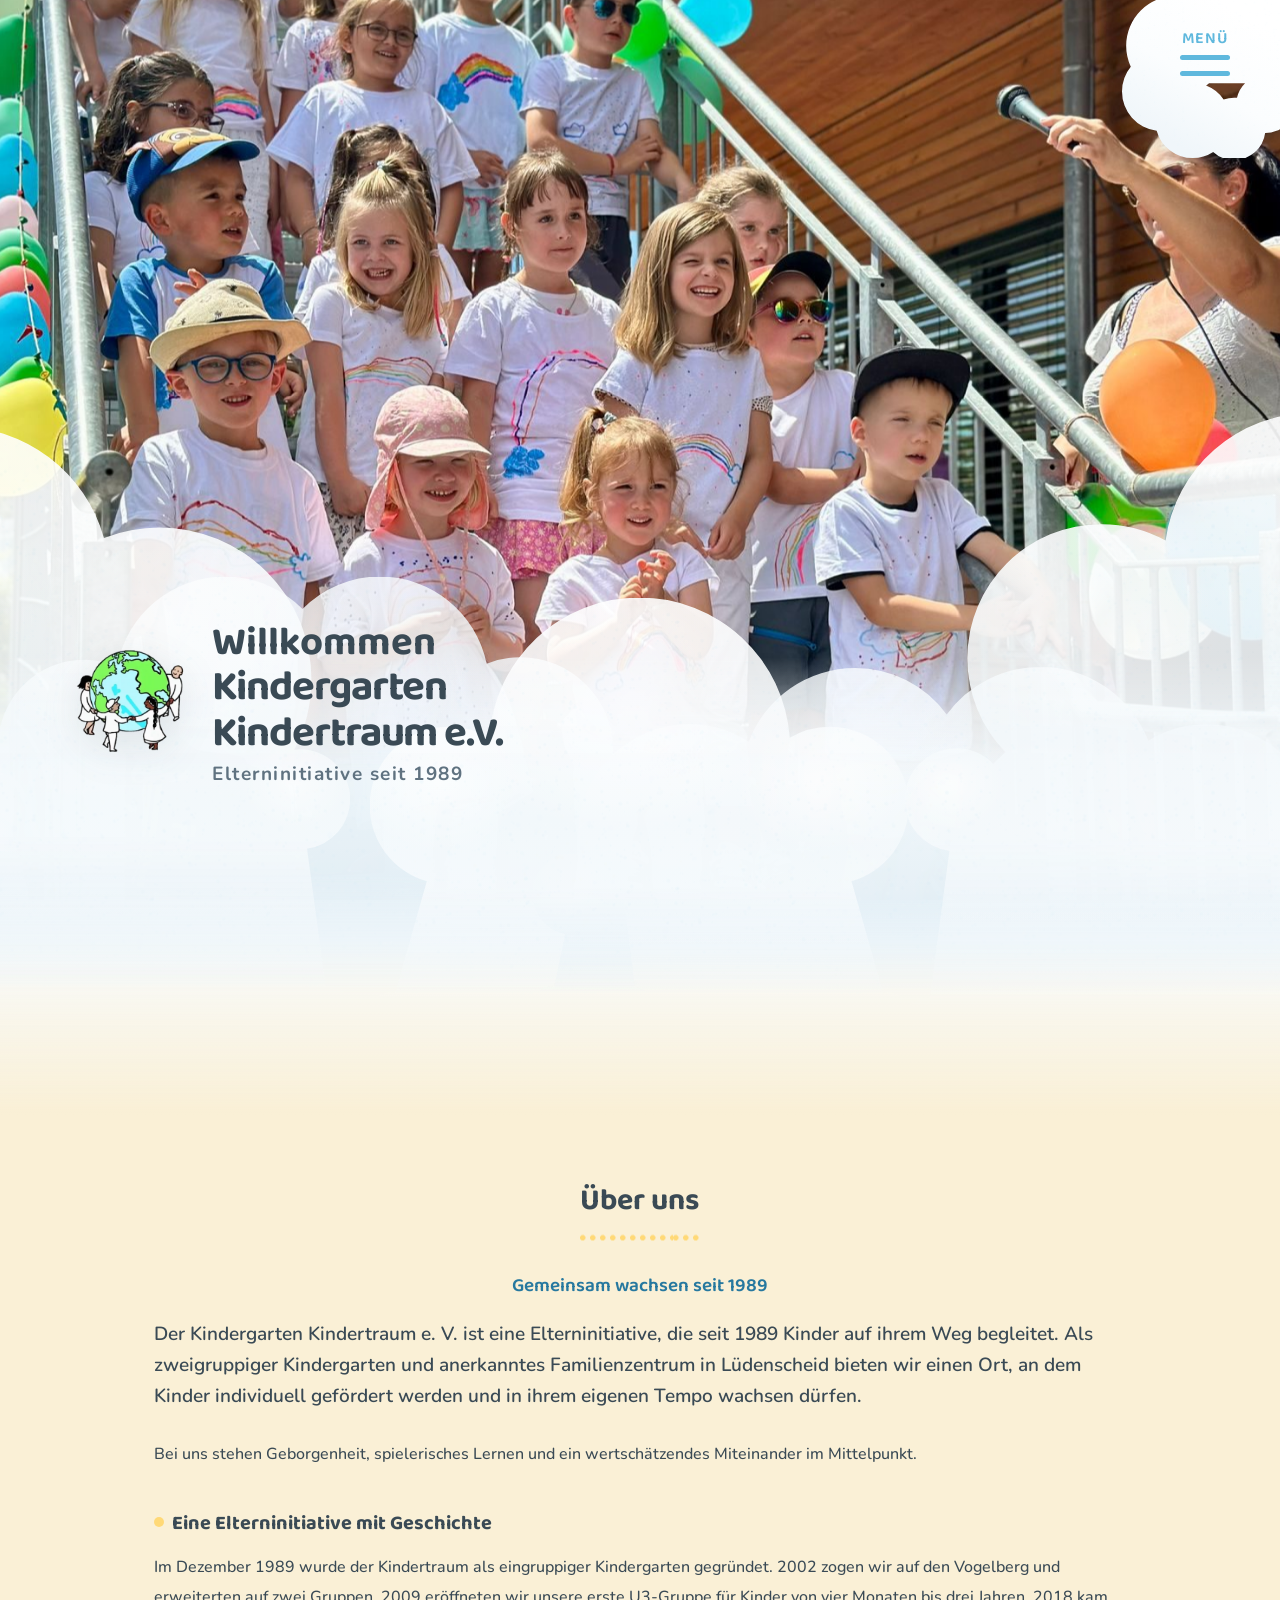
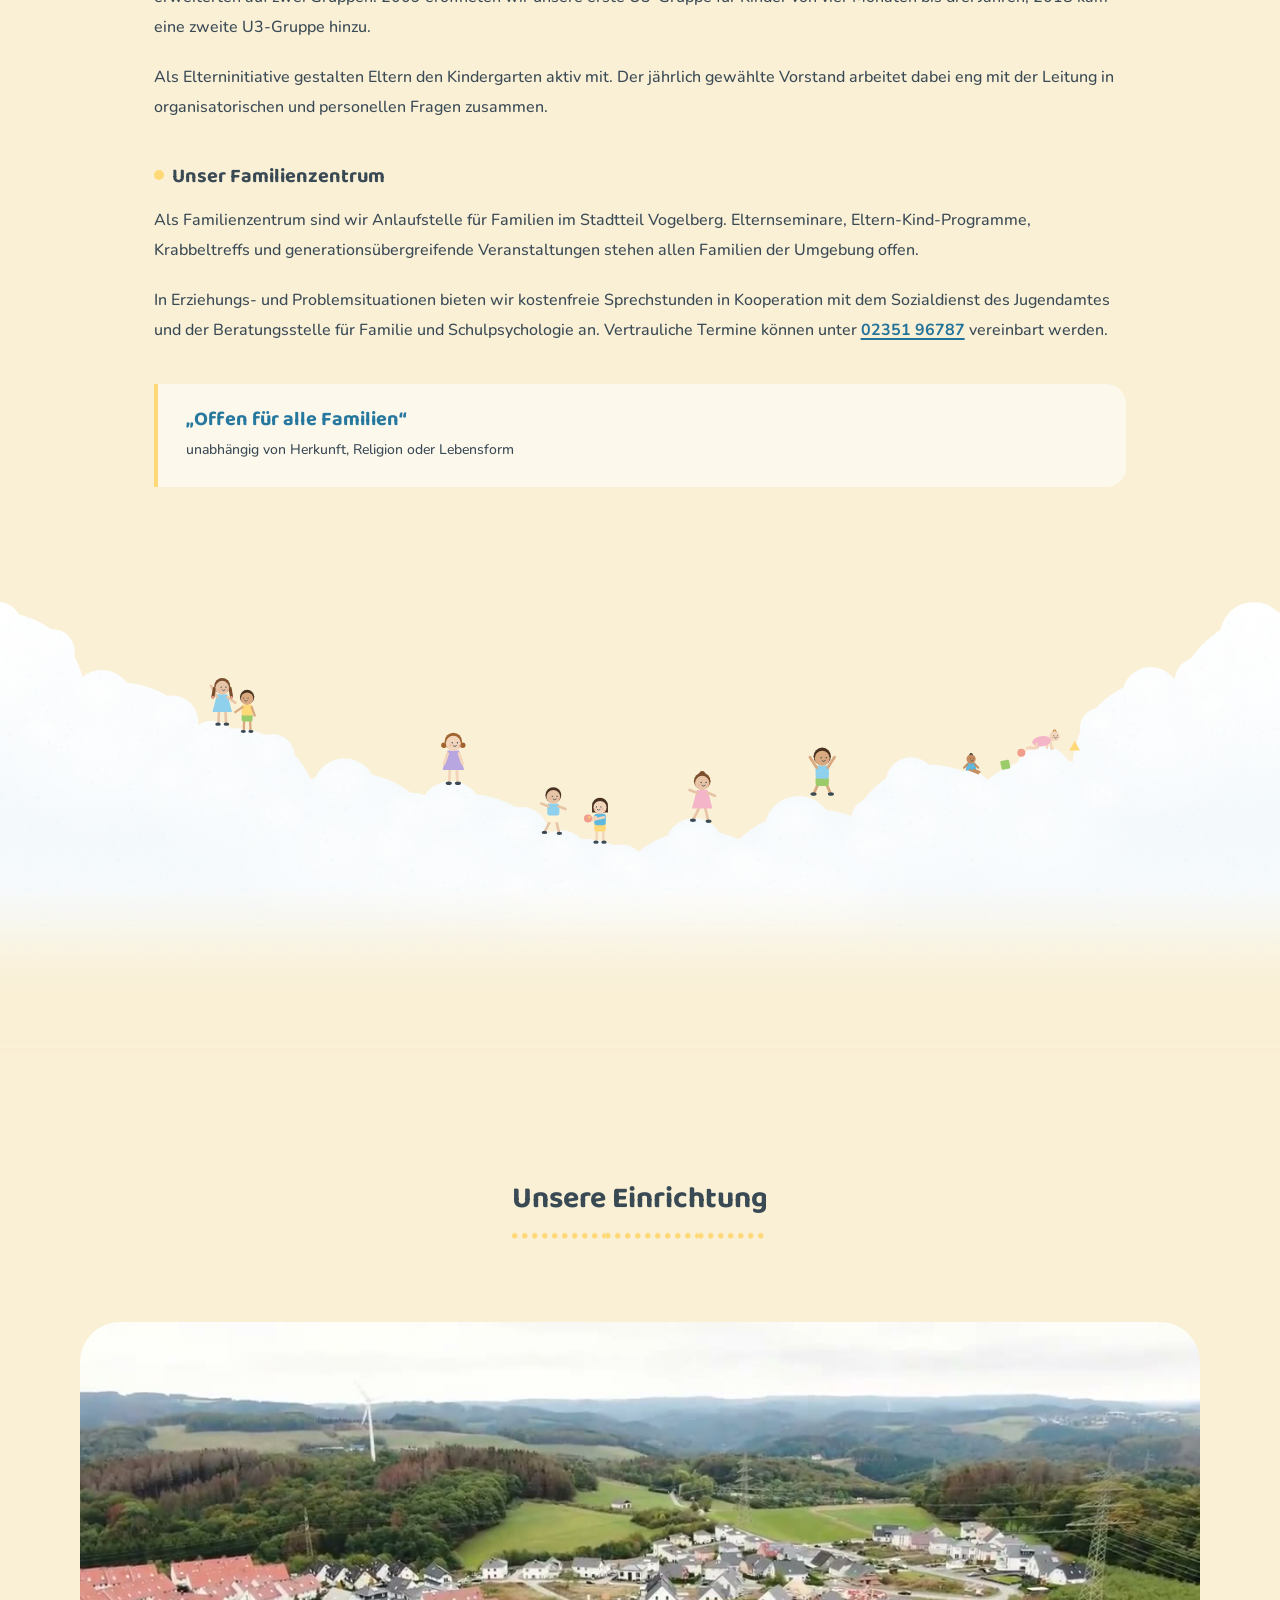
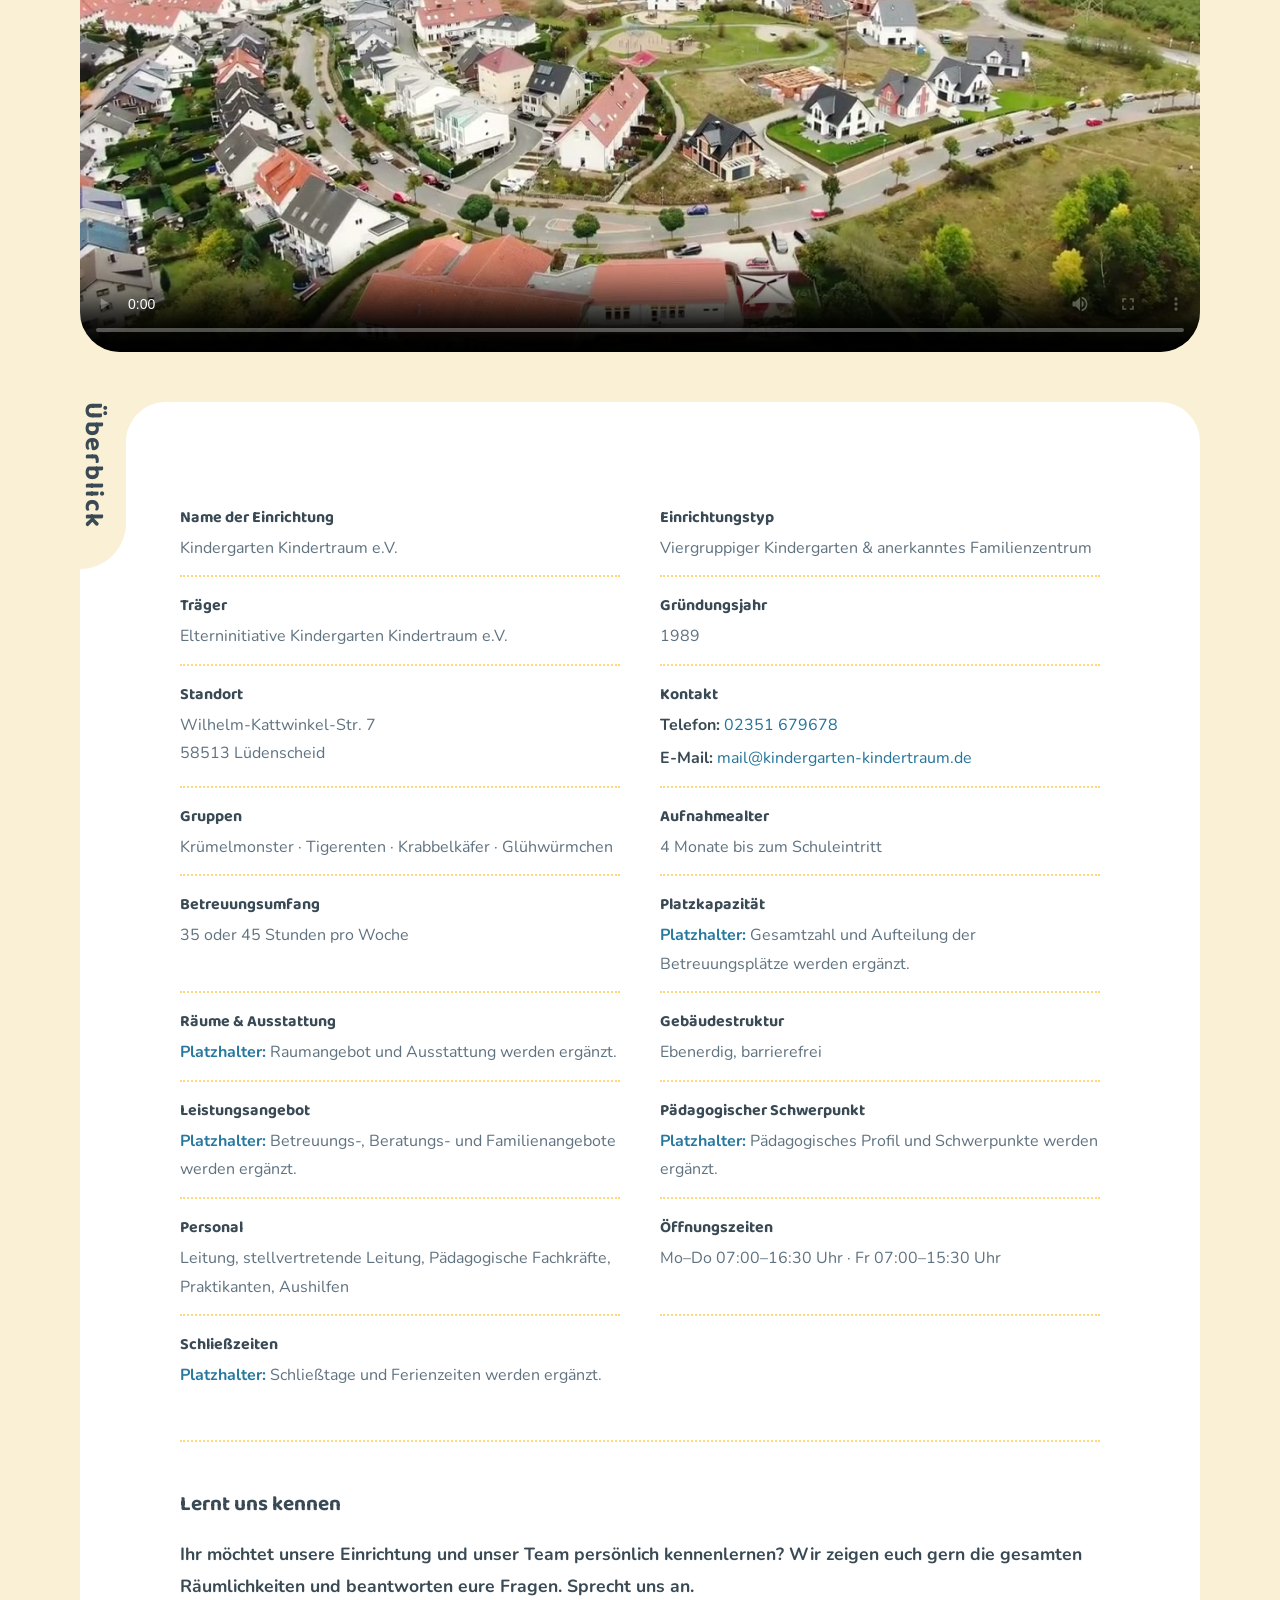
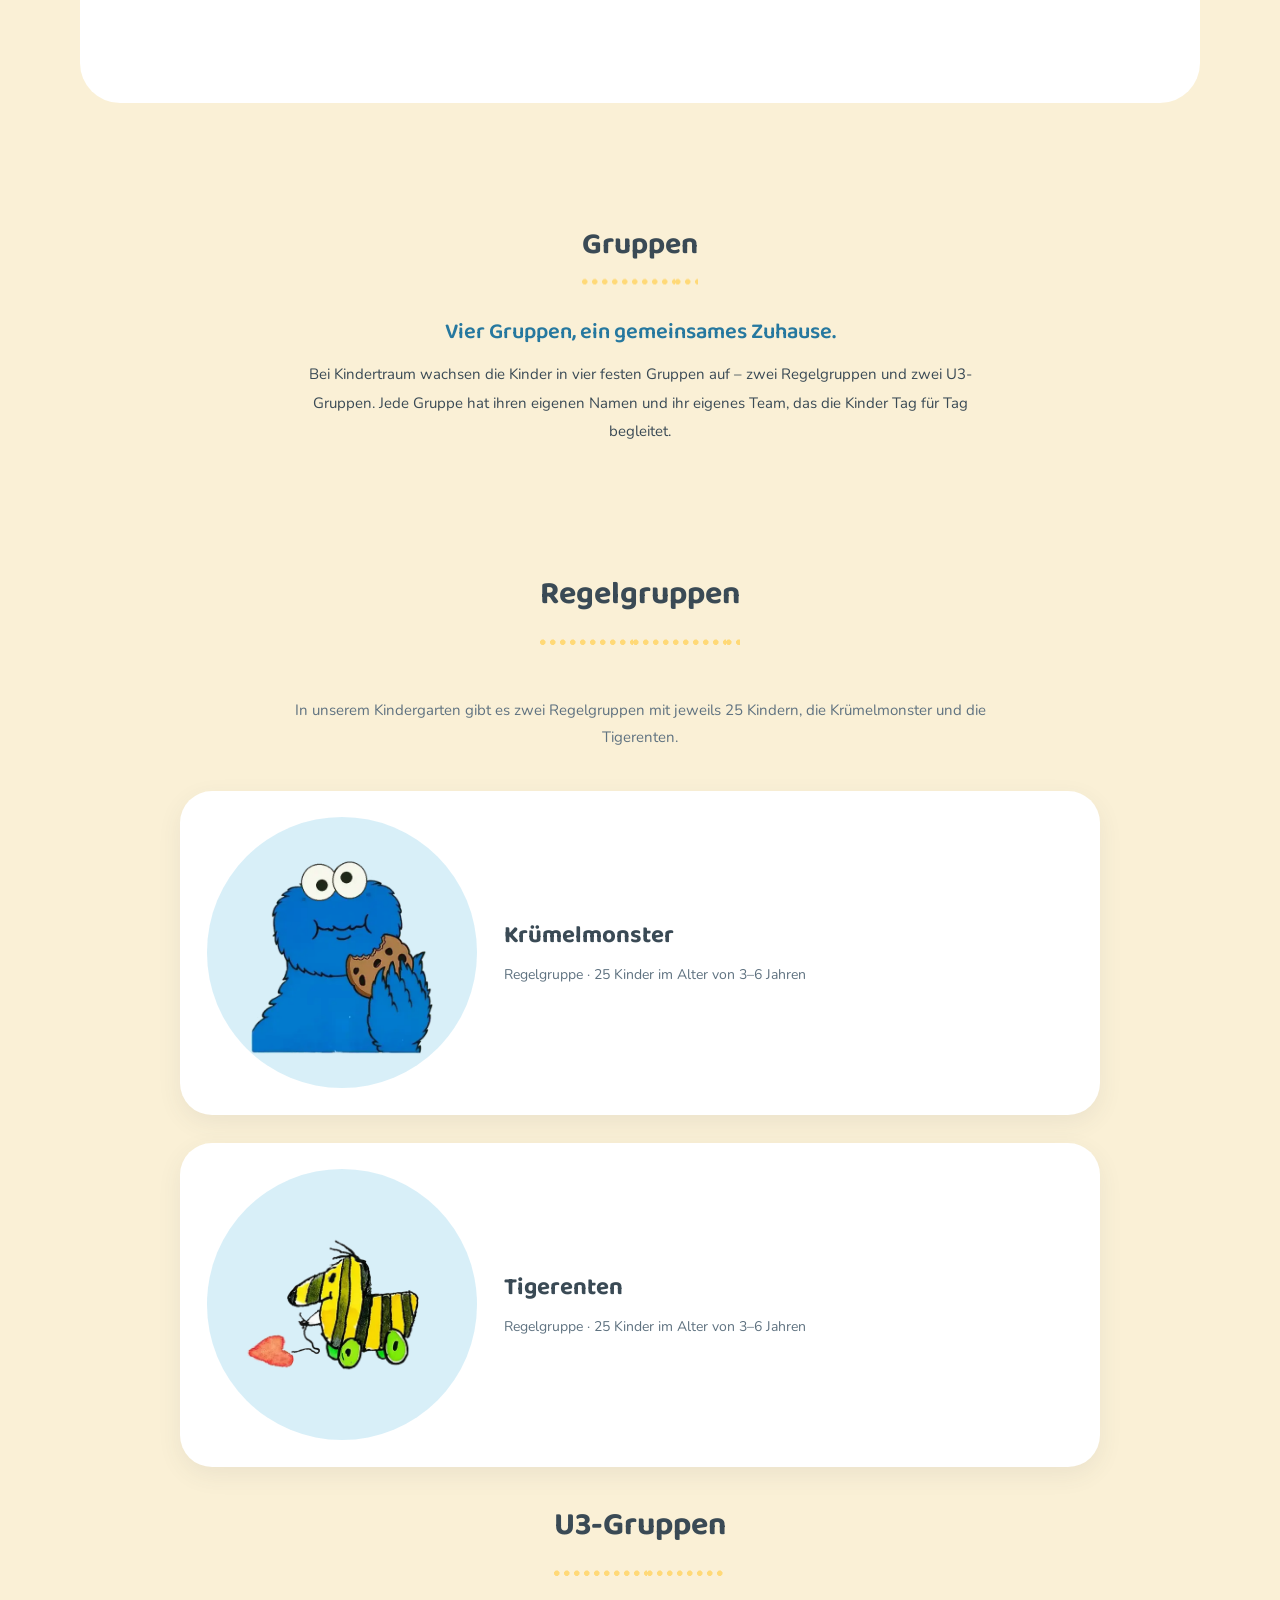
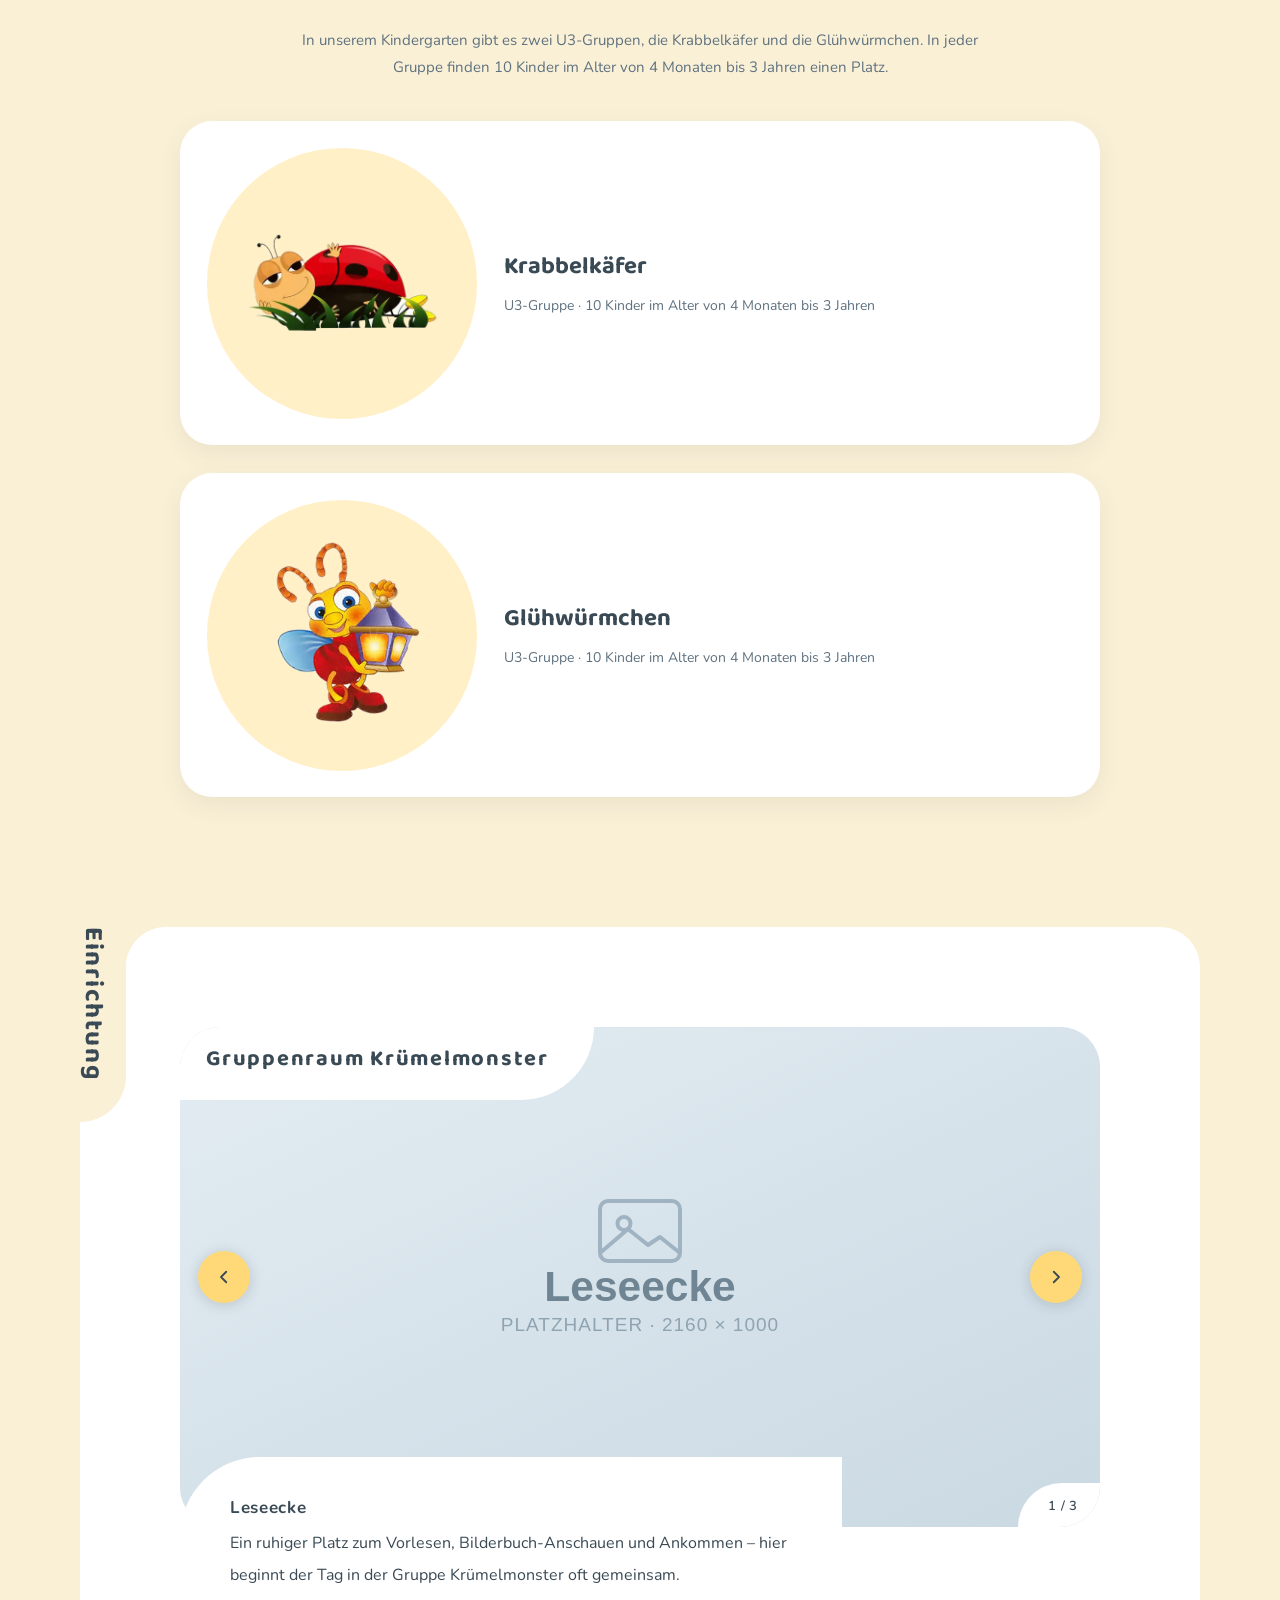
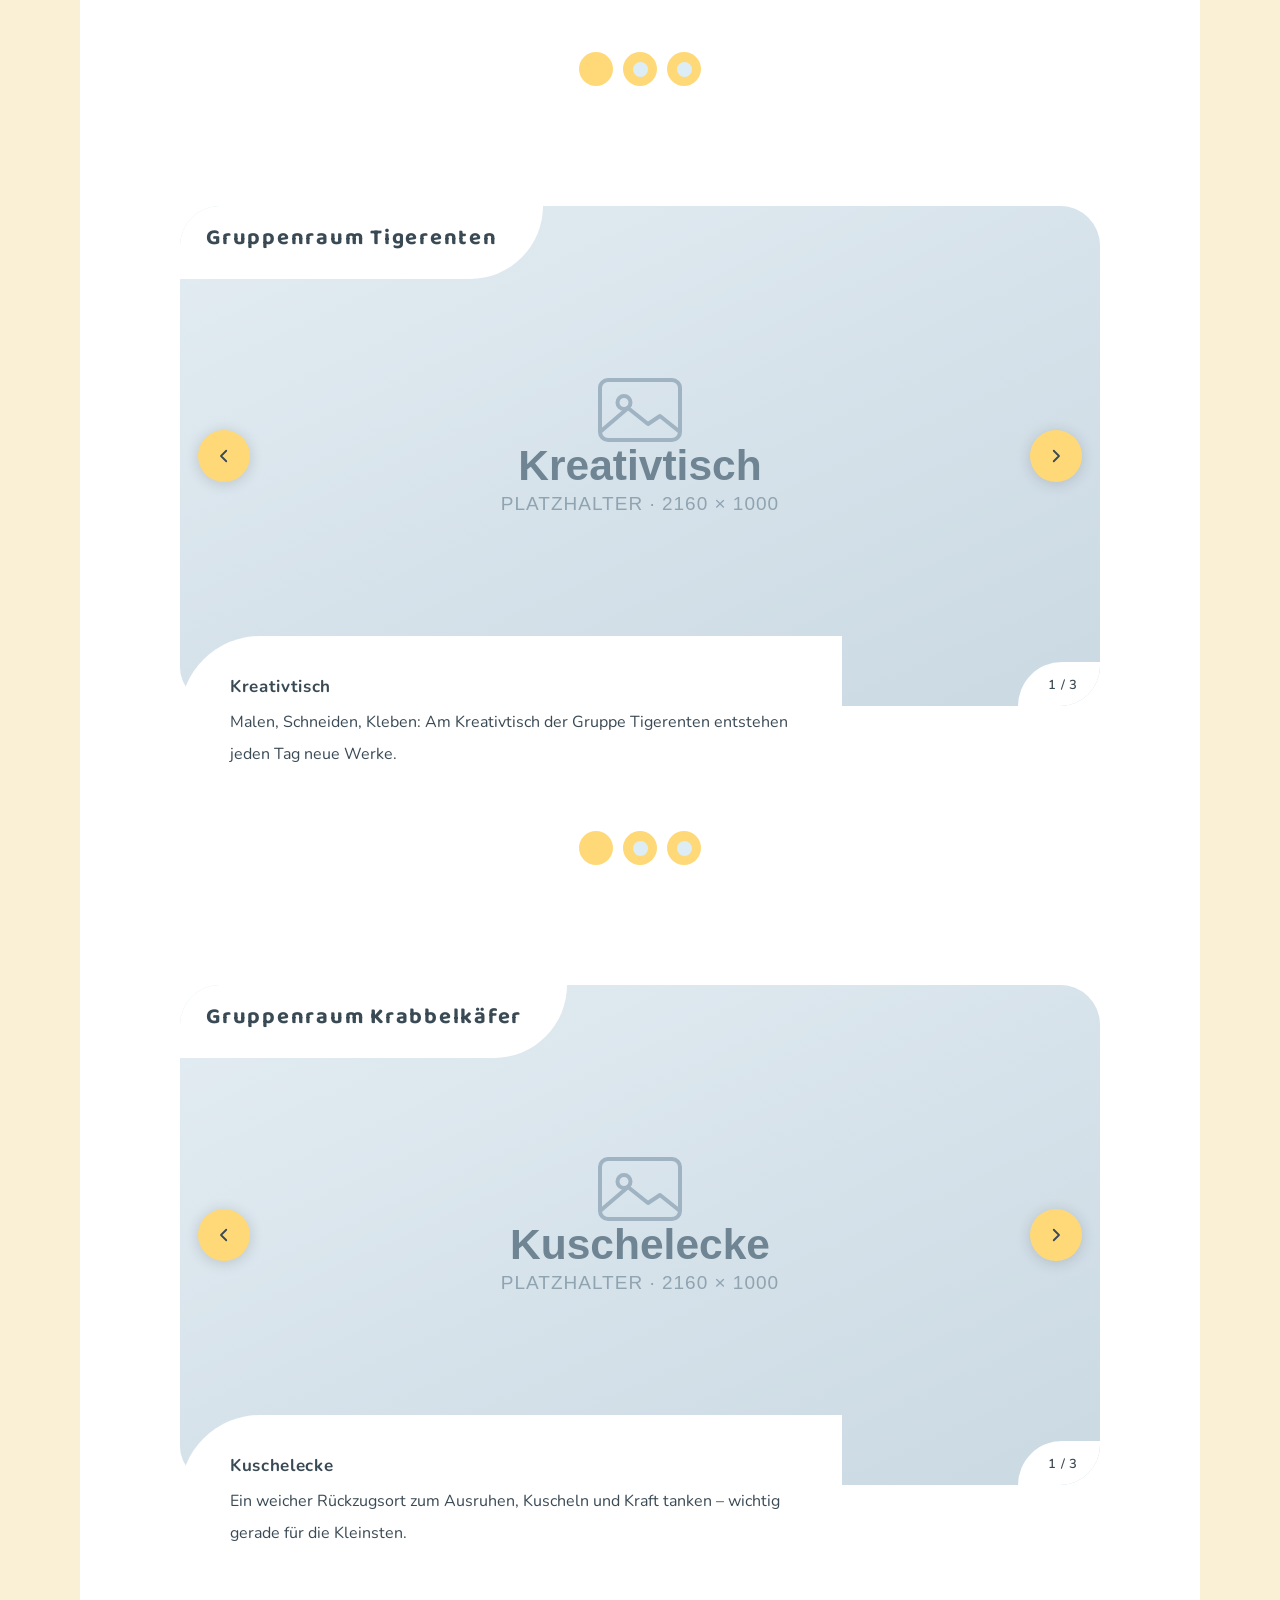
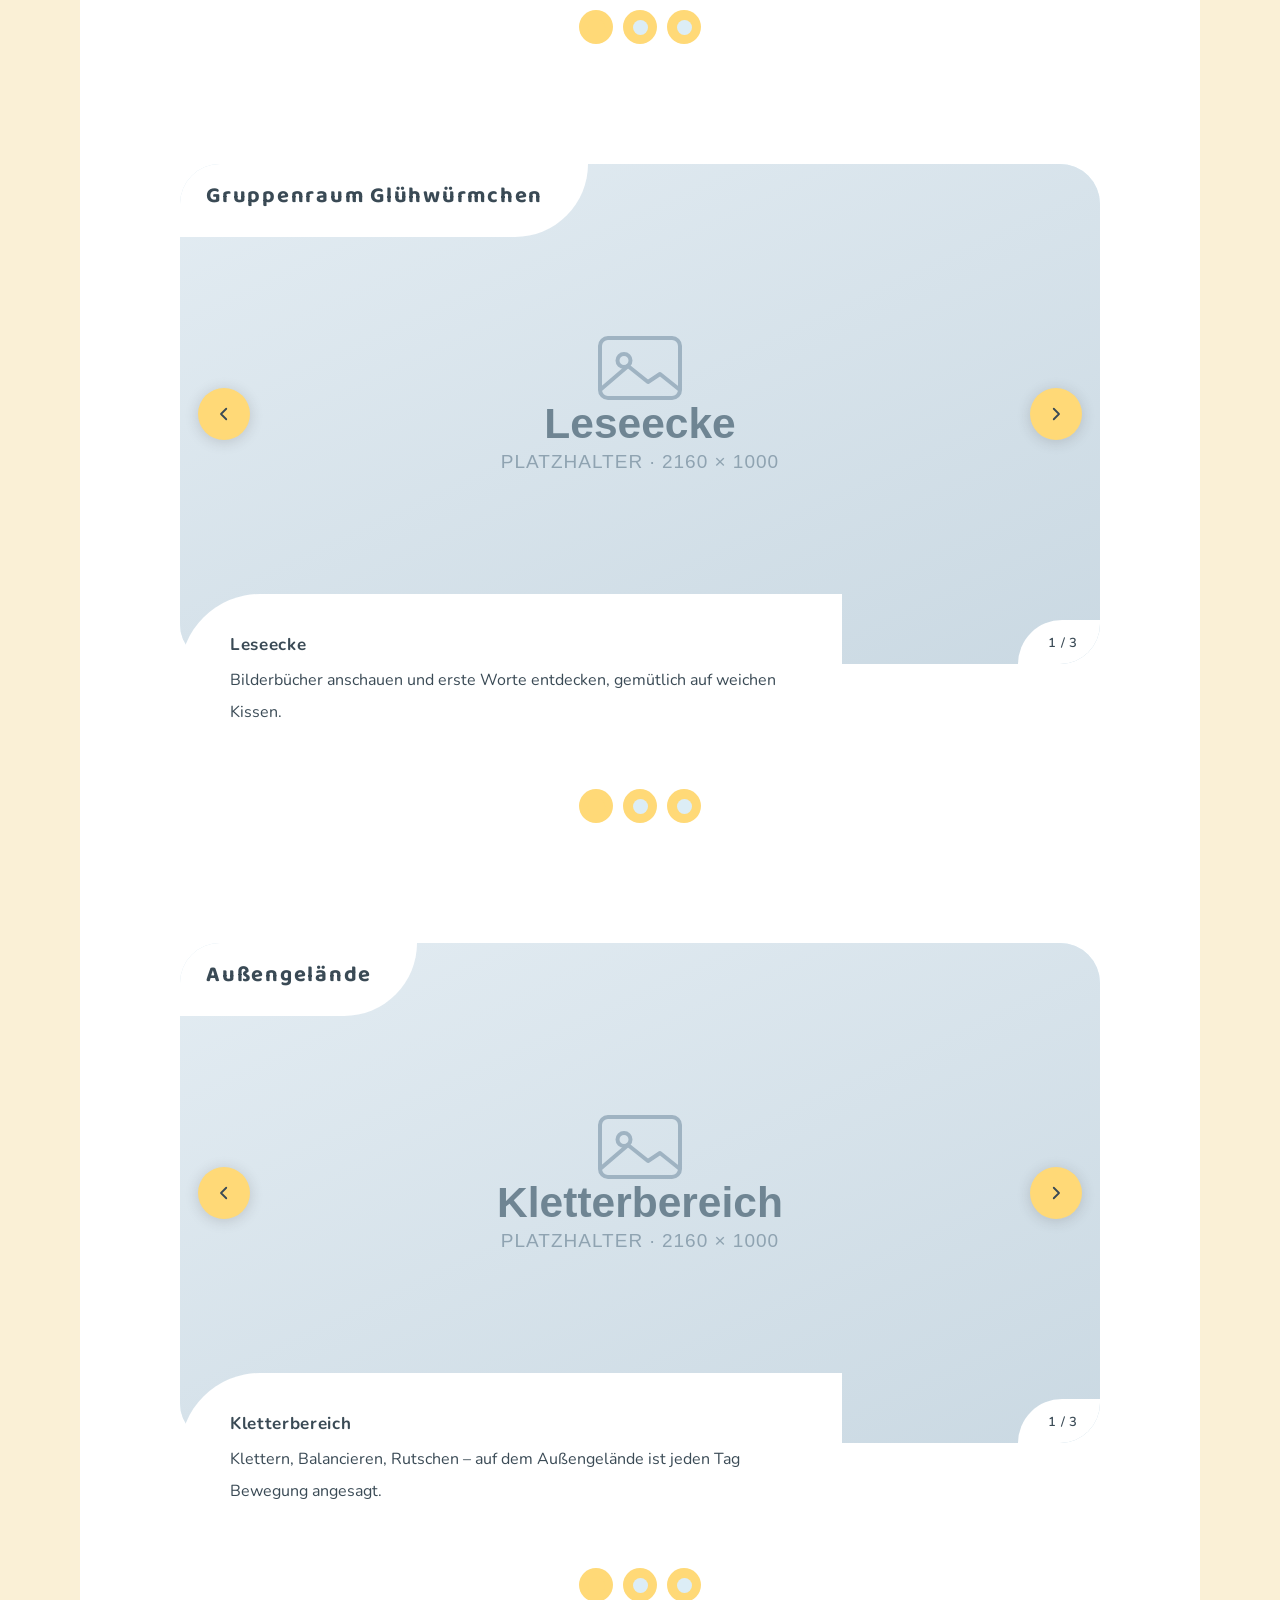
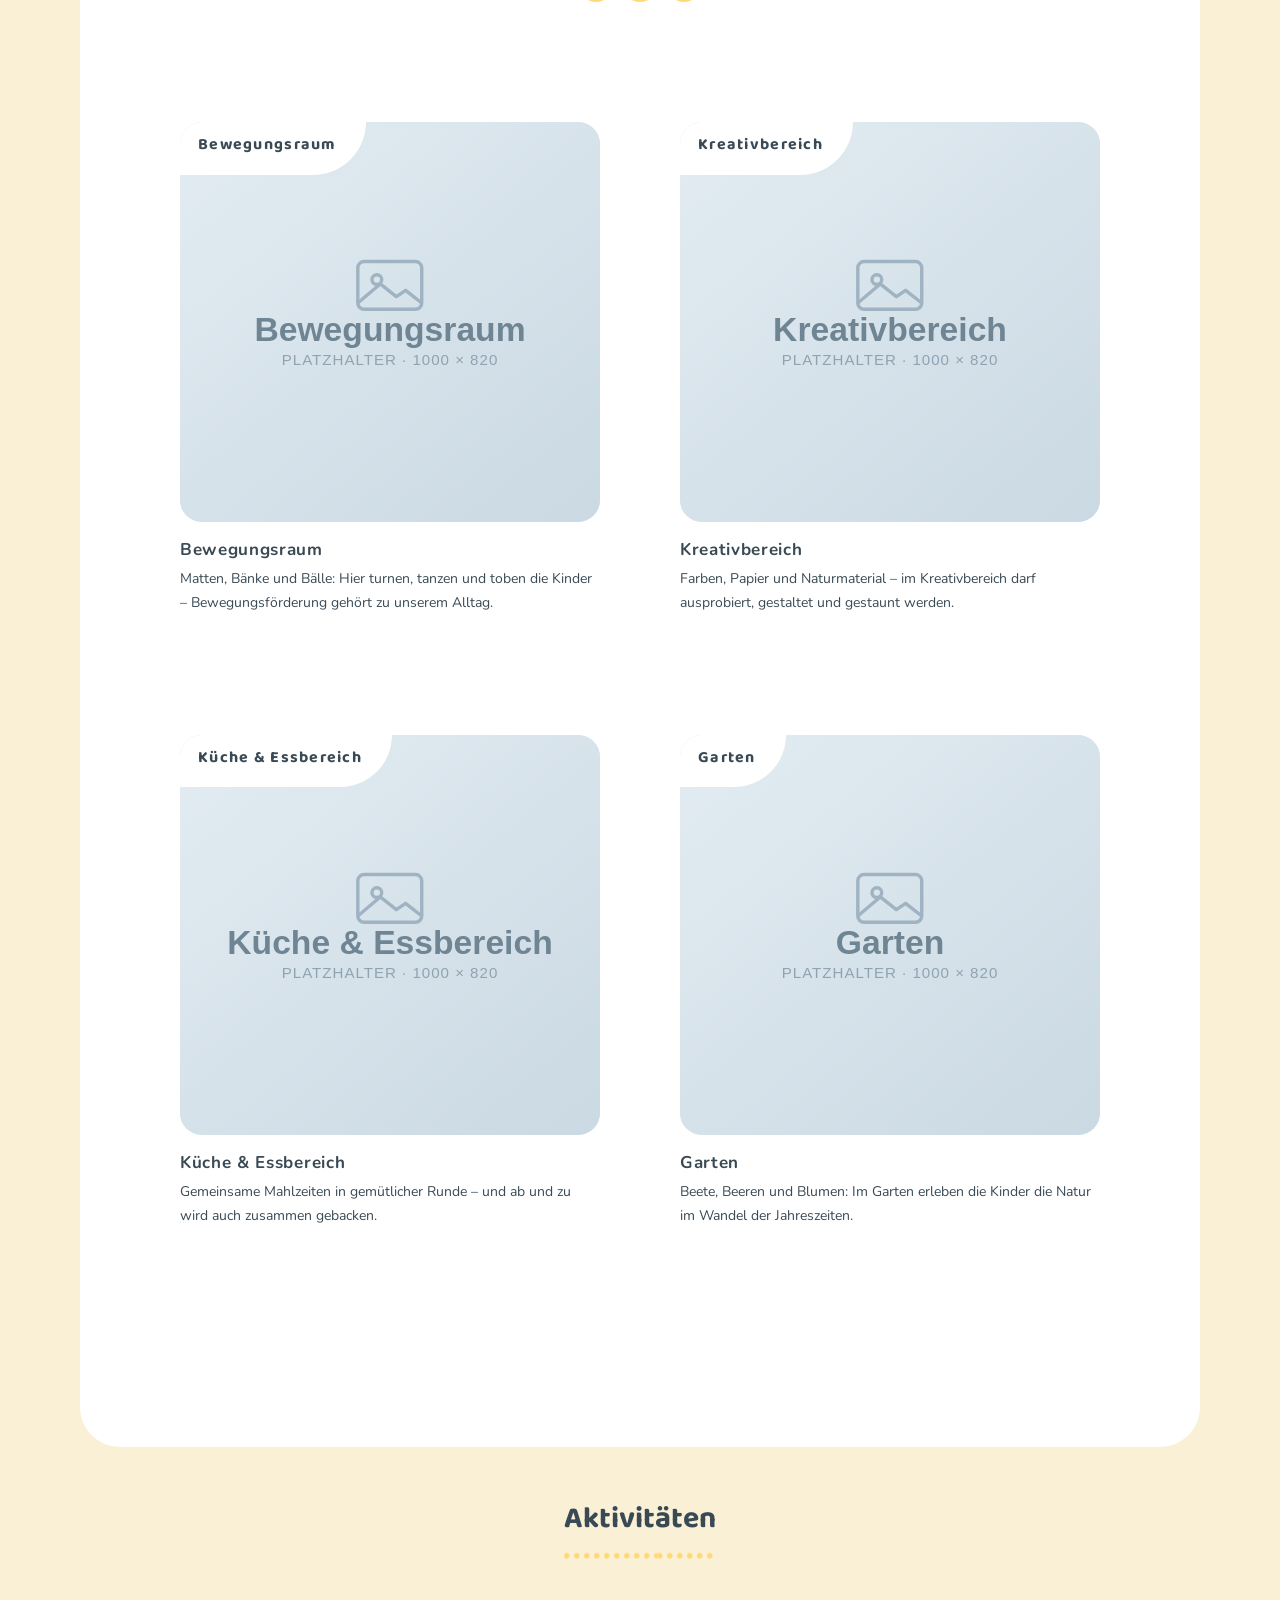
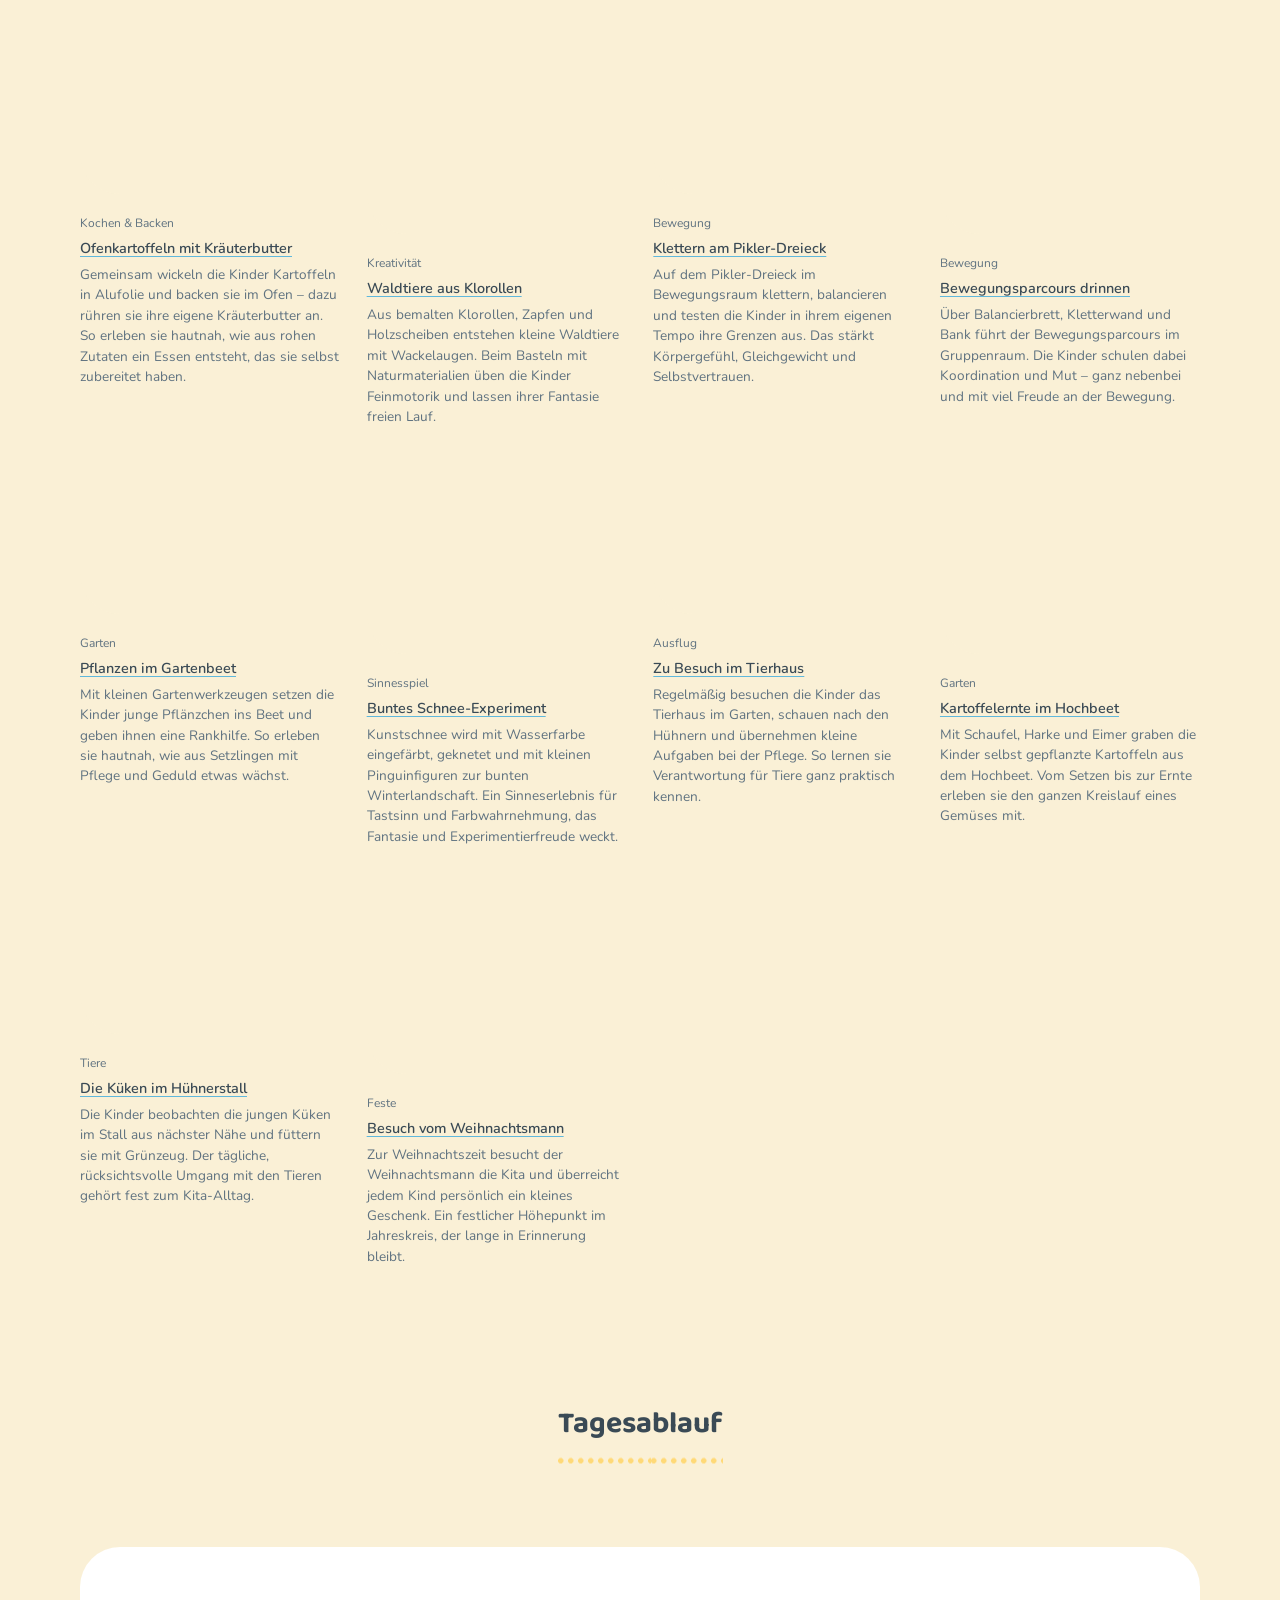
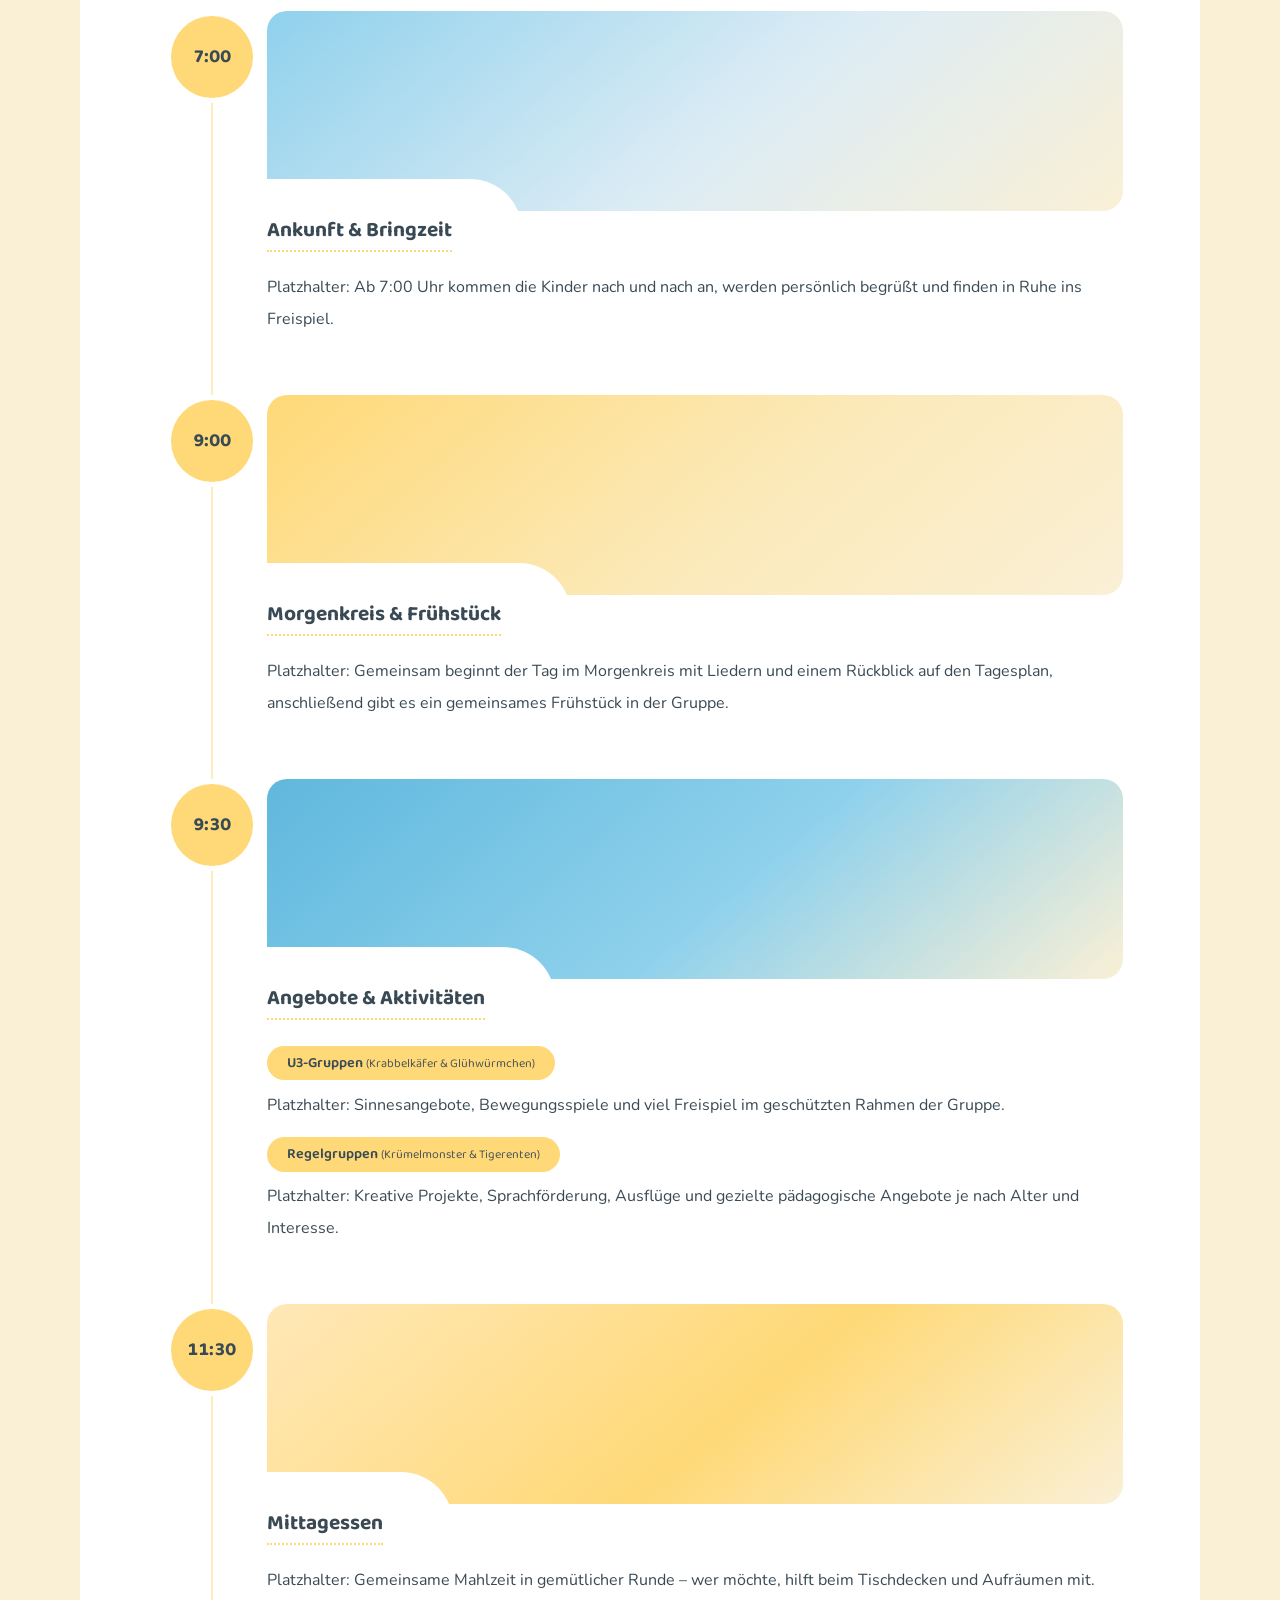
==== commit dce0ad29: "Vorschau aktualisieren: Aktivitäten-Karten mit echten Kurzvideos statt Demo-Bildern" ====
--- a/index.html
+++ b/index.html
@@ -700,8 +700,8 @@
 			</div>
 
 			<!-- ============================================================ -->
-			<!-- 5. HIGHLIGHTS  (WP-Template-Part: news, 4 Karten)              -->
-			<!-- vormals "Aktuelles" – Demo-Inhalte, später echte Beiträge      -->
+			<!-- 5. AKTIVITÄTEN  (WP-Template-Part: news, Video-Karten)         -->
+			<!-- Echte Kurzvideos aus dem Alltag, Autoplay + Endlosschleife     -->
 			<!-- ============================================================ -->
 			<div id="news" class="news c-section--s">
 				<div class="newsContents w-state">
@@ -712,68 +712,164 @@
 					</div>
 					<ul class="newsList">
 						<li class="newsList__item">
-							<a href="#" class="article__anchor">
+							<div class="article__anchor">
 								<figure class="article__img">
-									<img width="1500" height="1000" src="assets/img/placeholder/news-basteln.svg" class="ofi wp-post-image" alt="" decoding="async" loading="lazy">
+									<video class="ofi" autoplay muted loop playsinline preload="metadata" aria-label="Kinder wickeln Kartoffeln in Alufolie und rühren Kräuterbutter an">
+										<source src="assets/video/aktivitaeten/ofenkartoffeln-kraeuterbutter.mp4" type="video/mp4">
+									</video>
 								</figure>
 								<div class="article__info">
 									<div class="articleInfo__block">
-										<p class="article__meta-date">2026.08.29</p>
-										<p class="article__meta-cat">
-											Demo · Veranstaltung
-										</p>
-									</div>
-									<h2 class="article__ttl">Sommerfest im Garten</h2>
-								</div>
-							</a>
+										<p class="article__meta-cat">Kochen &amp; Backen</p>
+									</div>
+									<h2 class="article__ttl">Ofenkartoffeln mit Kräuterbutter</h2>
+									<p class="article__desc">Gemeinsam wickeln die Kinder Kartoffeln in Alufolie und backen sie im Ofen – dazu rühren sie ihre eigene Kräuterbutter an. So erleben sie hautnah, wie aus rohen Zutaten ein Essen entsteht, das sie selbst zubereitet haben.</p>
+								</div>
+							</div>
 						</li>
 						<li class="newsList__item">
-							<a href="#" class="article__anchor">
+							<div class="article__anchor">
 								<figure class="article__img">
-									<img width="1500" height="1000" src="assets/img/placeholder/news-spielen.svg" class="ofi wp-post-image" alt="" decoding="async" loading="lazy">
+									<video class="ofi" autoplay muted loop playsinline preload="metadata" aria-label="Kind bemalt eine Klorolle für ein Waldtier-Bastelprojekt">
+										<source src="assets/video/aktivitaeten/basteln-klorollen.mp4" type="video/mp4">
+									</video>
 								</figure>
 								<div class="article__info">
 									<div class="articleInfo__block">
-										<p class="article__meta-date">2026.08.15</p>
-										<p class="article__meta-cat">
-											Demo · Anmeldung
-										</p>
-									</div>
-									<h2 class="article__ttl">Anmeldung für das Kindergartenjahr 2027</h2>
-								</div>
-							</a>
+										<p class="article__meta-cat">Kreativität</p>
+									</div>
+									<h2 class="article__ttl">Waldtiere aus Klorollen</h2>
+									<p class="article__desc">Aus bemalten Klorollen, Zapfen und Holzscheiben entstehen kleine Waldtiere mit Wackelaugen. Beim Basteln mit Naturmaterialien üben die Kinder Feinmotorik und lassen ihrer Fantasie freien Lauf.</p>
+								</div>
+							</div>
 						</li>
 						<li class="newsList__item">
-							<a href="#" class="article__anchor">
+							<div class="article__anchor">
 								<figure class="article__img">
-									<img width="1500" height="1000" src="assets/img/placeholder/news-turnen.svg" class="ofi wp-post-image" alt="" decoding="async" loading="lazy">
+									<video class="ofi" autoplay muted loop playsinline preload="metadata" aria-label="Kind klettert über ein Pikler-Dreieck">
+										<source src="assets/video/aktivitaeten/bewegung-pikler-dreieck.mp4" type="video/mp4">
+									</video>
 								</figure>
 								<div class="article__info">
 									<div class="articleInfo__block">
-										<p class="article__meta-date">2026.07.30</p>
-										<p class="article__meta-cat">
-											Demo · Familienzentrum
-										</p>
-									</div>
-									<h2 class="article__ttl">Krabbeltreff startet wieder</h2>
-								</div>
-							</a>
+										<p class="article__meta-cat">Bewegung</p>
+									</div>
+									<h2 class="article__ttl">Klettern am Pikler-Dreieck</h2>
+									<p class="article__desc">Auf dem Pikler-Dreieck im Bewegungsraum klettern, balancieren und testen die Kinder in ihrem eigenen Tempo ihre Grenzen aus. Das stärkt Körpergefühl, Gleichgewicht und Selbstvertrauen.</p>
+								</div>
+							</div>
 						</li>
 						<li class="newsList__item">
-							<a href="#" class="article__anchor">
+							<div class="article__anchor">
 								<figure class="article__img">
-									<img width="1500" height="1000" src="assets/img/placeholder/news-garten.svg" class="ofi wp-post-image" alt="" decoding="async" loading="lazy">
+									<video class="ofi" autoplay muted loop playsinline preload="metadata" aria-label="Kind balanciert und klettert im Bewegungsparcours">
+										<source src="assets/video/aktivitaeten/bewegungsparcours.mp4" type="video/mp4">
+									</video>
 								</figure>
 								<div class="article__info">
 									<div class="articleInfo__block">
-										<p class="article__meta-date">2026.07.12</p>
-										<p class="article__meta-cat">
-											Demo · Eltern
-										</p>
-									</div>
-									<h2 class="article__ttl">Elternabend: Ein Blick ins neue Jahr</h2>
-								</div>
-							</a>
+										<p class="article__meta-cat">Bewegung</p>
+									</div>
+									<h2 class="article__ttl">Bewegungsparcours drinnen</h2>
+									<p class="article__desc">Über Balancierbrett, Kletterwand und Bank führt der Bewegungsparcours im Gruppenraum. Die Kinder schulen dabei Koordination und Mut – ganz nebenbei und mit viel Freude an der Bewegung.</p>
+								</div>
+							</div>
+						</li>
+						<li class="newsList__item">
+							<div class="article__anchor">
+								<figure class="article__img">
+									<video class="ofi" autoplay muted loop playsinline preload="metadata" aria-label="Kind setzt Pflanzen in ein Gartenbeet ein">
+										<source src="assets/video/aktivitaeten/garten-pflanzen-einsetzen.mp4" type="video/mp4">
+									</video>
+								</figure>
+								<div class="article__info">
+									<div class="articleInfo__block">
+										<p class="article__meta-cat">Garten</p>
+									</div>
+									<h2 class="article__ttl">Pflanzen im Gartenbeet</h2>
+									<p class="article__desc">Mit kleinen Gartenwerkzeugen setzen die Kinder junge Pflänzchen ins Beet und geben ihnen eine Rankhilfe. So erleben sie hautnah, wie aus Setzlingen mit Pflege und Geduld etwas wächst.</p>
+								</div>
+							</div>
+						</li>
+						<li class="newsList__item">
+							<div class="article__anchor">
+								<figure class="article__img">
+									<video class="ofi" autoplay muted loop playsinline preload="metadata" aria-label="Kind färbt Kunstschnee mit Pinguinfiguren bunt ein">
+										<source src="assets/video/aktivitaeten/sinnesspiel-kunstschnee.mp4" type="video/mp4">
+									</video>
+								</figure>
+								<div class="article__info">
+									<div class="articleInfo__block">
+										<p class="article__meta-cat">Sinnesspiel</p>
+									</div>
+									<h2 class="article__ttl">Buntes Schnee-Experiment</h2>
+									<p class="article__desc">Kunstschnee wird mit Wasserfarbe eingefärbt, geknetet und mit kleinen Pinguinfiguren zur bunten Winterlandschaft. Ein Sinneserlebnis für Tastsinn und Farbwahrnehmung, das Fantasie und Experimentierfreude weckt.</p>
+								</div>
+							</div>
+						</li>
+						<li class="newsList__item">
+							<div class="article__anchor">
+								<figure class="article__img">
+									<video class="ofi" autoplay muted loop playsinline preload="metadata" aria-label="Kinder besuchen gemeinsam das Tierhaus im Garten">
+										<source src="assets/video/aktivitaeten/ausflug-tierhaus.mp4" type="video/mp4">
+									</video>
+								</figure>
+								<div class="article__info">
+									<div class="articleInfo__block">
+										<p class="article__meta-cat">Ausflug</p>
+									</div>
+									<h2 class="article__ttl">Zu Besuch im Tierhaus</h2>
+									<p class="article__desc">Regelmäßig besuchen die Kinder das Tierhaus im Garten, schauen nach den Hühnern und übernehmen kleine Aufgaben bei der Pflege. So lernen sie Verantwortung für Tiere ganz praktisch kennen.</p>
+								</div>
+							</div>
+						</li>
+						<li class="newsList__item">
+							<div class="article__anchor">
+								<figure class="article__img">
+									<video class="ofi" autoplay muted loop playsinline preload="metadata" aria-label="Kinder graben selbst gepflanzte Kartoffeln aus dem Hochbeet">
+										<source src="assets/video/aktivitaeten/kartoffelernte.mp4" type="video/mp4">
+									</video>
+								</figure>
+								<div class="article__info">
+									<div class="articleInfo__block">
+										<p class="article__meta-cat">Garten</p>
+									</div>
+									<h2 class="article__ttl">Kartoffelernte im Hochbeet</h2>
+									<p class="article__desc">Mit Schaufel, Harke und Eimer graben die Kinder selbst gepflanzte Kartoffeln aus dem Hochbeet. Vom Setzen bis zur Ernte erleben sie den ganzen Kreislauf eines Gemüses mit.</p>
+								</div>
+							</div>
+						</li>
+						<li class="newsList__item">
+							<div class="article__anchor">
+								<figure class="article__img">
+									<video class="ofi" autoplay muted loop playsinline preload="metadata" aria-label="Flauschige Küken im Hühnerstall">
+										<source src="assets/video/aktivitaeten/tiere-kueken.mp4" type="video/mp4">
+									</video>
+								</figure>
+								<div class="article__info">
+									<div class="articleInfo__block">
+										<p class="article__meta-cat">Tiere</p>
+									</div>
+									<h2 class="article__ttl">Die Küken im Hühnerstall</h2>
+									<p class="article__desc">Die Kinder beobachten die jungen Küken im Stall aus nächster Nähe und füttern sie mit Grünzeug. Der tägliche, rücksichtsvolle Umgang mit den Tieren gehört fest zum Kita-Alltag.</p>
+								</div>
+							</div>
+						</li>
+						<li class="newsList__item">
+							<div class="article__anchor">
+								<figure class="article__img">
+									<video class="ofi" autoplay muted loop playsinline preload="metadata" aria-label="Der Weihnachtsmann überreicht einem Kind ein Geschenk">
+										<source src="assets/video/aktivitaeten/weihnachtsfeier.mp4" type="video/mp4">
+									</video>
+								</figure>
+								<div class="article__info">
+									<div class="articleInfo__block">
+										<p class="article__meta-cat">Feste</p>
+									</div>
+									<h2 class="article__ttl">Besuch vom Weihnachtsmann</h2>
+									<p class="article__desc">Zur Weihnachtszeit besucht der Weihnachtsmann die Kita und überreicht jedem Kind persönlich ein kleines Geschenk. Ein festlicher Höhepunkt im Jahreskreis, der lange in Erinnerung bleibt.</p>
+								</div>
+							</div>
 						</li>
 					</ul>
 				</div>
--- a/assets/css/kindertraum.css
+++ b/assets/css/kindertraum.css
@@ -215,6 +215,20 @@
 	animation-delay: -3s;
 }
 
+/* Mobil: Wolkenbank größer als Vorlagen-Default (390px), damit sie beim ersten
+   Auftreffen auf die Seite dominanter wirkt und Logo/Schrift klar auf der
+   Wolke statt größtenteils über dem Foto sitzen. */
+@media screen and (max-width: 767px) {
+	.mountain--frontLeft img,
+	.mountain--frontRight img,
+	.mountain--frontBlock img {
+		height: 480px;
+	}
+	.mountain .mountain-behind img {
+		height: 460px;
+	}
+}
+
 /* Aufteilung wie bei Yamakita: seitliche Kuppen beginnen bei ≈ 46 % der Hero-Höhe, die Talwolke bei ≈ 64 %. Formen unverändert – nur die Bildhöhe (Breite skaliert mit). */
 @media screen and (min-width: 768px) {
 	.mountain--frontLeft img,
@@ -243,7 +257,7 @@
 	position: absolute;
 	z-index: 2;
 	left: 24px;
-	bottom: calc(30vh + 20px);
+	bottom: 28vw;
 	display: flex;
 	align-items: center;
 	gap: 14px;
@@ -738,6 +752,35 @@
 	transform: scale(1.03);
 }
 
+/* Video-Karten in den Aktivitäten: gleiche Position/Zuschnitt wie die
+   Bild-Variante der Vorlage, nur für <video> statt <img>. */
+.newsList__item .article__anchor .article__img video {
+	transition: transform 1s cubic-bezier(0.33, 0.73, 0, 0.83);
+	position: absolute;
+	top: 0;
+	right: 0;
+	bottom: 0;
+	left: 0;
+	object-fit: cover;
+	width: 100%;
+	height: 100%;
+	border-radius: 40px;
+}
+
+.newsList__item .article__anchor:hover .article__img video {
+	transform: scale(1.03);
+}
+
+/* Beschreibungstext unter dem Video-Titel: gibt Interessent:innen einen
+   inhaltlichen Einblick in die jeweilige Aktivität. */
+.newsList__item .article__anchor .article__desc {
+	margin: 0.4em 0 0;
+	font-size: 0.85em;
+	line-height: 1.5;
+	color: var(--kt-ink-soft);
+	text-decoration: none;
+}
+
 @media screen and (min-width: 1280px) {
 	.titleContents .contents__ttl {
 		font-size: 3rem;
@@ -986,6 +1029,30 @@
 	transform: scale(1.03);
 }
 
+
+/* Footer auf Mobil zentrieren, solange die Spalten noch gestapelt sind */
+@media screen and (max-width: 767px) {
+	.Gf__other {
+		text-align: center;
+	}
+
+	.Gf__identity {
+		flex-direction: column;
+		align-items: center;
+	}
+
+	.Gf__social {
+		justify-content: center;
+	}
+
+	.Gf__nav__list {
+		justify-items: center;
+	}
+
+	.Gf__hours--icon {
+		justify-content: center;
+	}
+}
 
 @media screen and (min-width: 768px) {
 	.Gf__other {
@@ -1225,7 +1292,6 @@
 	color: var(--kt-sky-deep);
 }
 
-/* Vertikale Blocktitel (Überblick / Anfahrt / Einrichtung) wie auf der Startseite */
 .vtWrap .contents__ttl .contents__ttl-txt {
 	display: block;
 	writing-mode: vertical-rl;
@@ -1237,6 +1303,12 @@
 	letter-spacing: 0.06em;
 	color: var(--kt-ink);
 	white-space: nowrap;
+}
+
+@media screen and (max-width: 480px) {
+	.vtWrap .contents__ttl .contents__ttl-txt {
+		font-size: 1.5rem;
+	}
 }
 
 @media screen and (min-width: 1280px) {
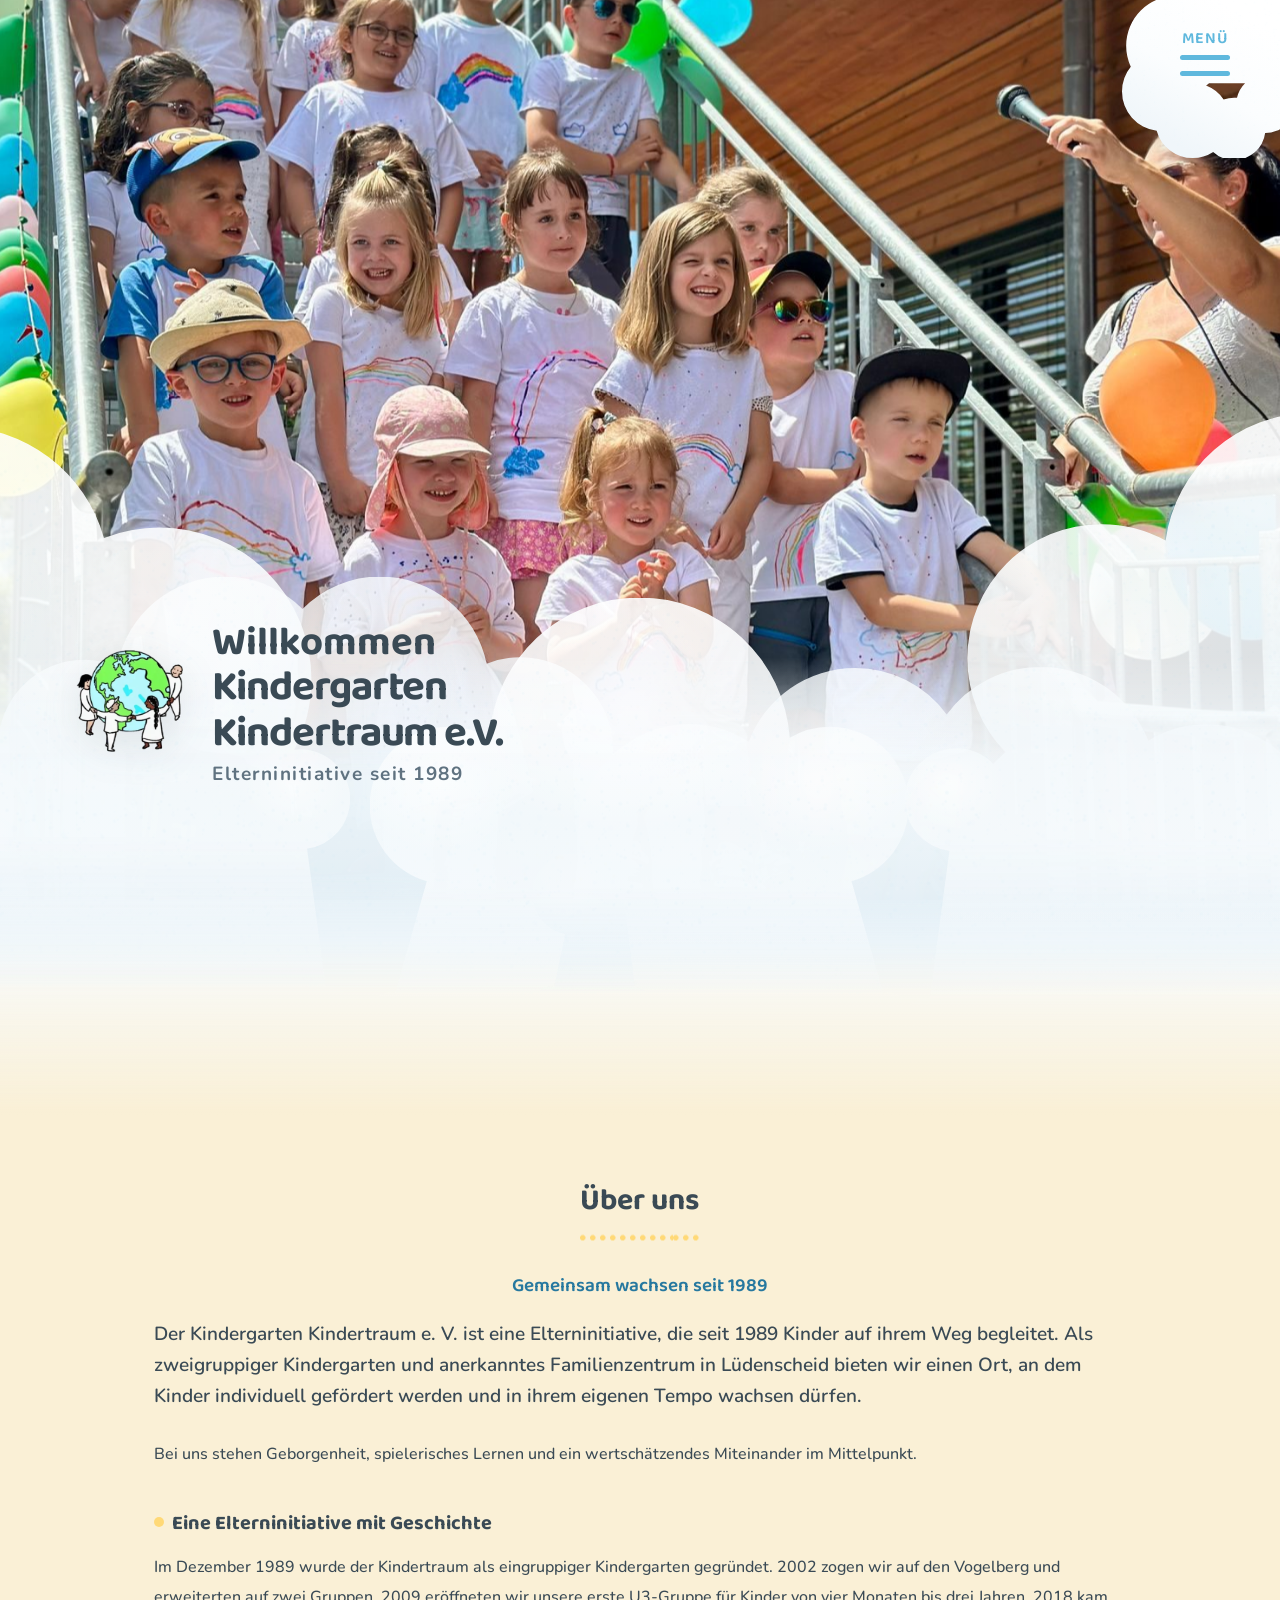
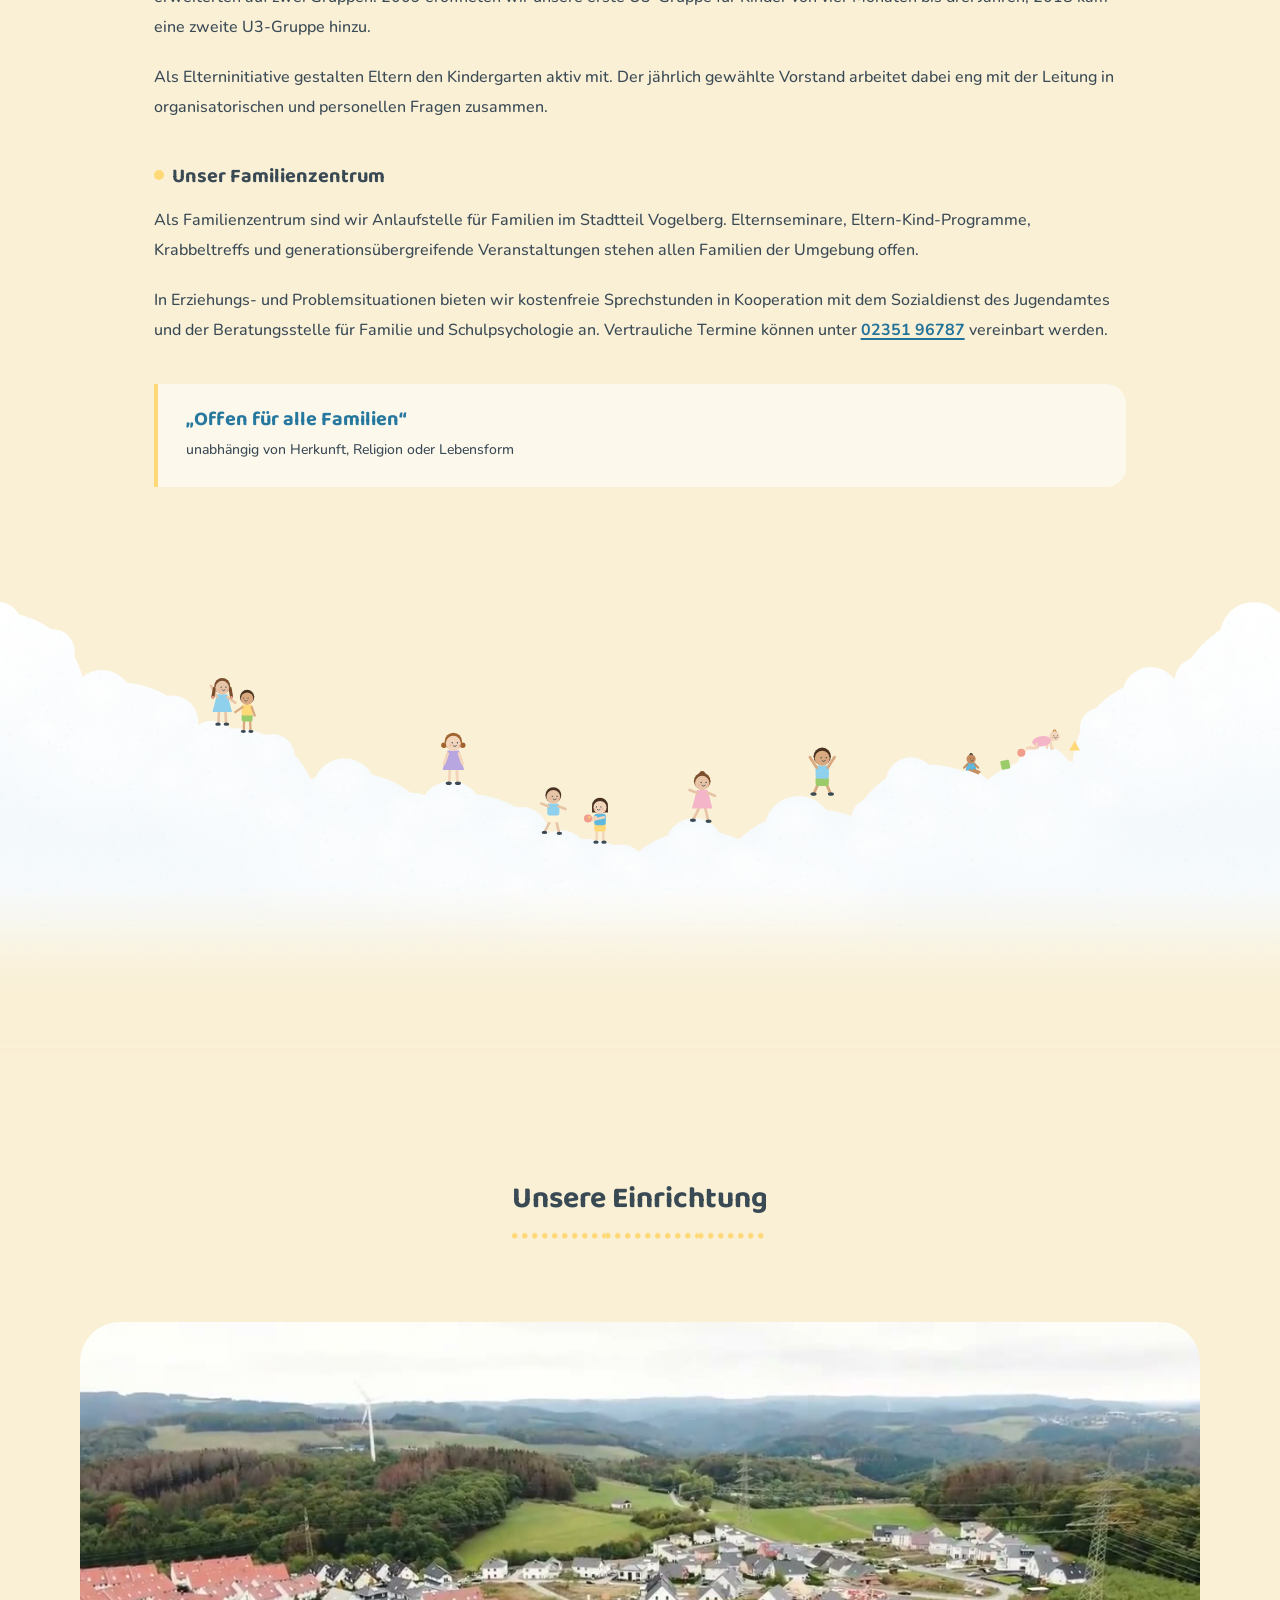
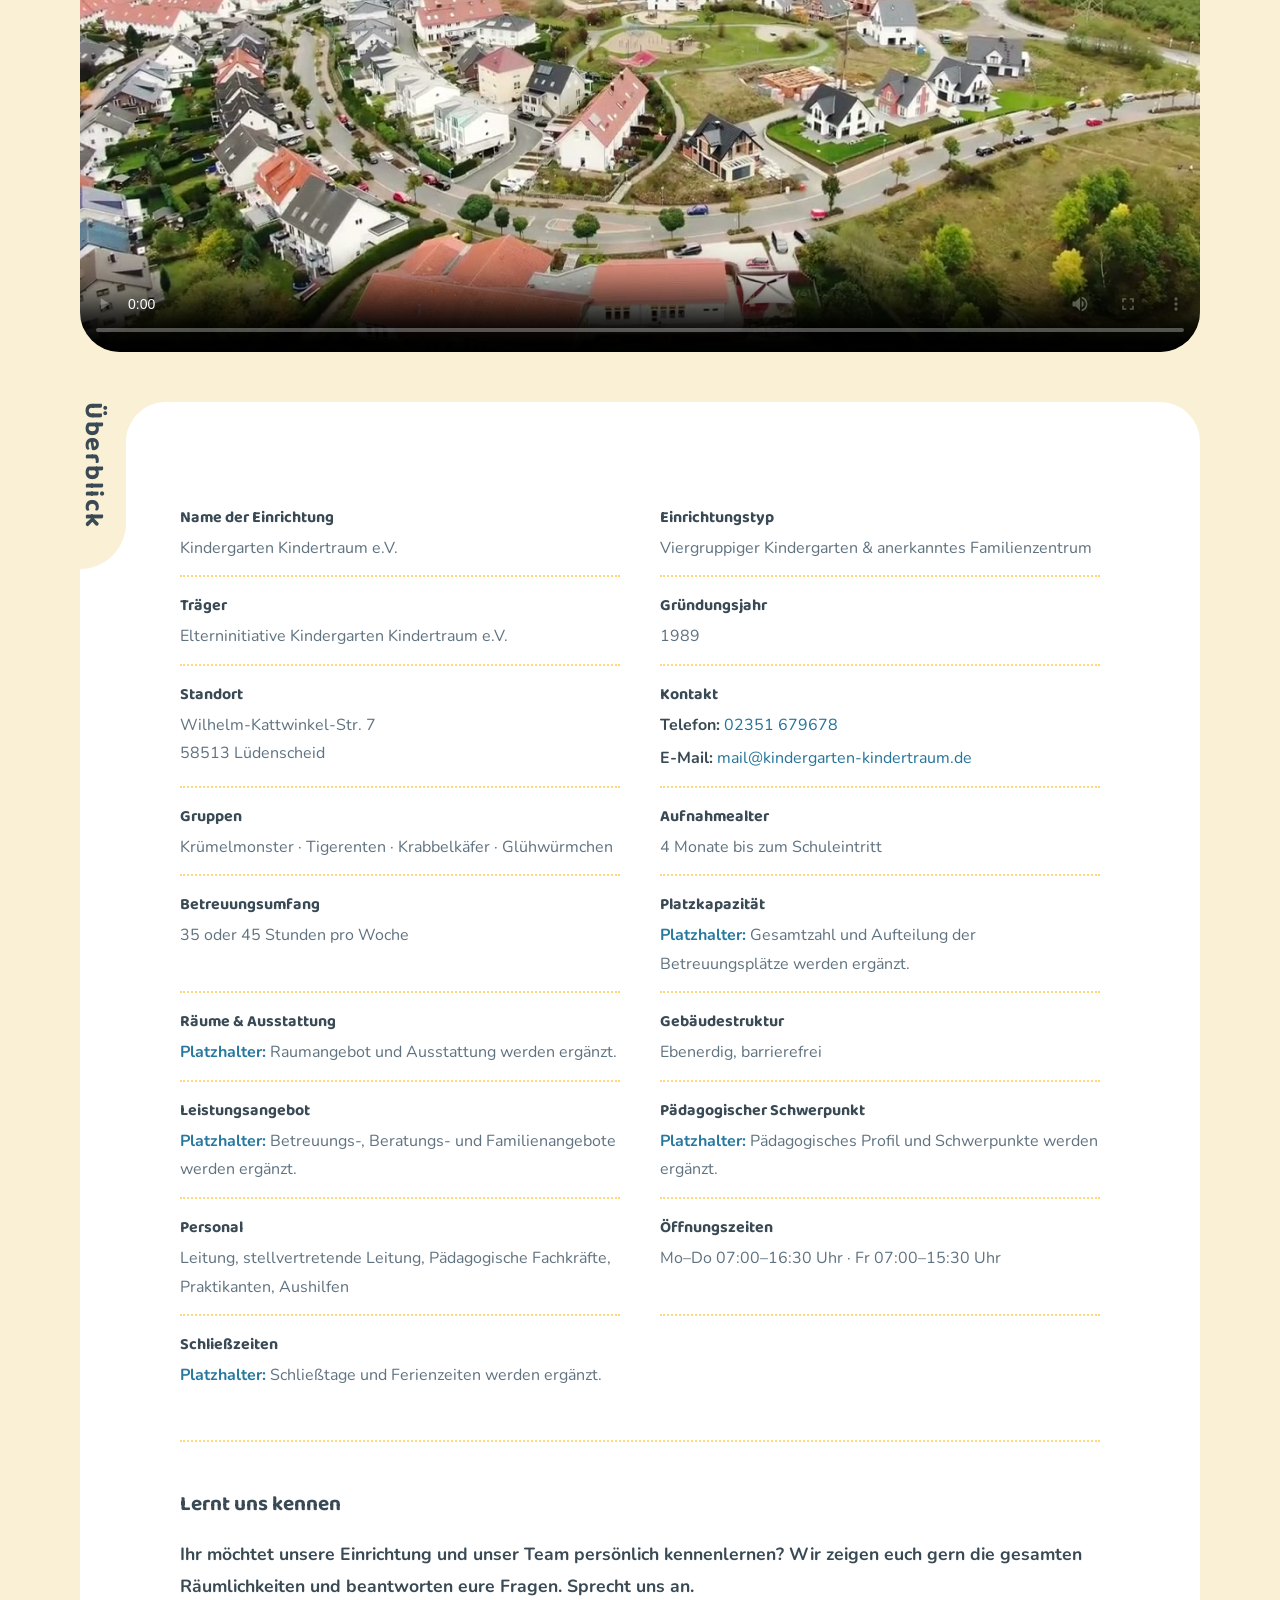
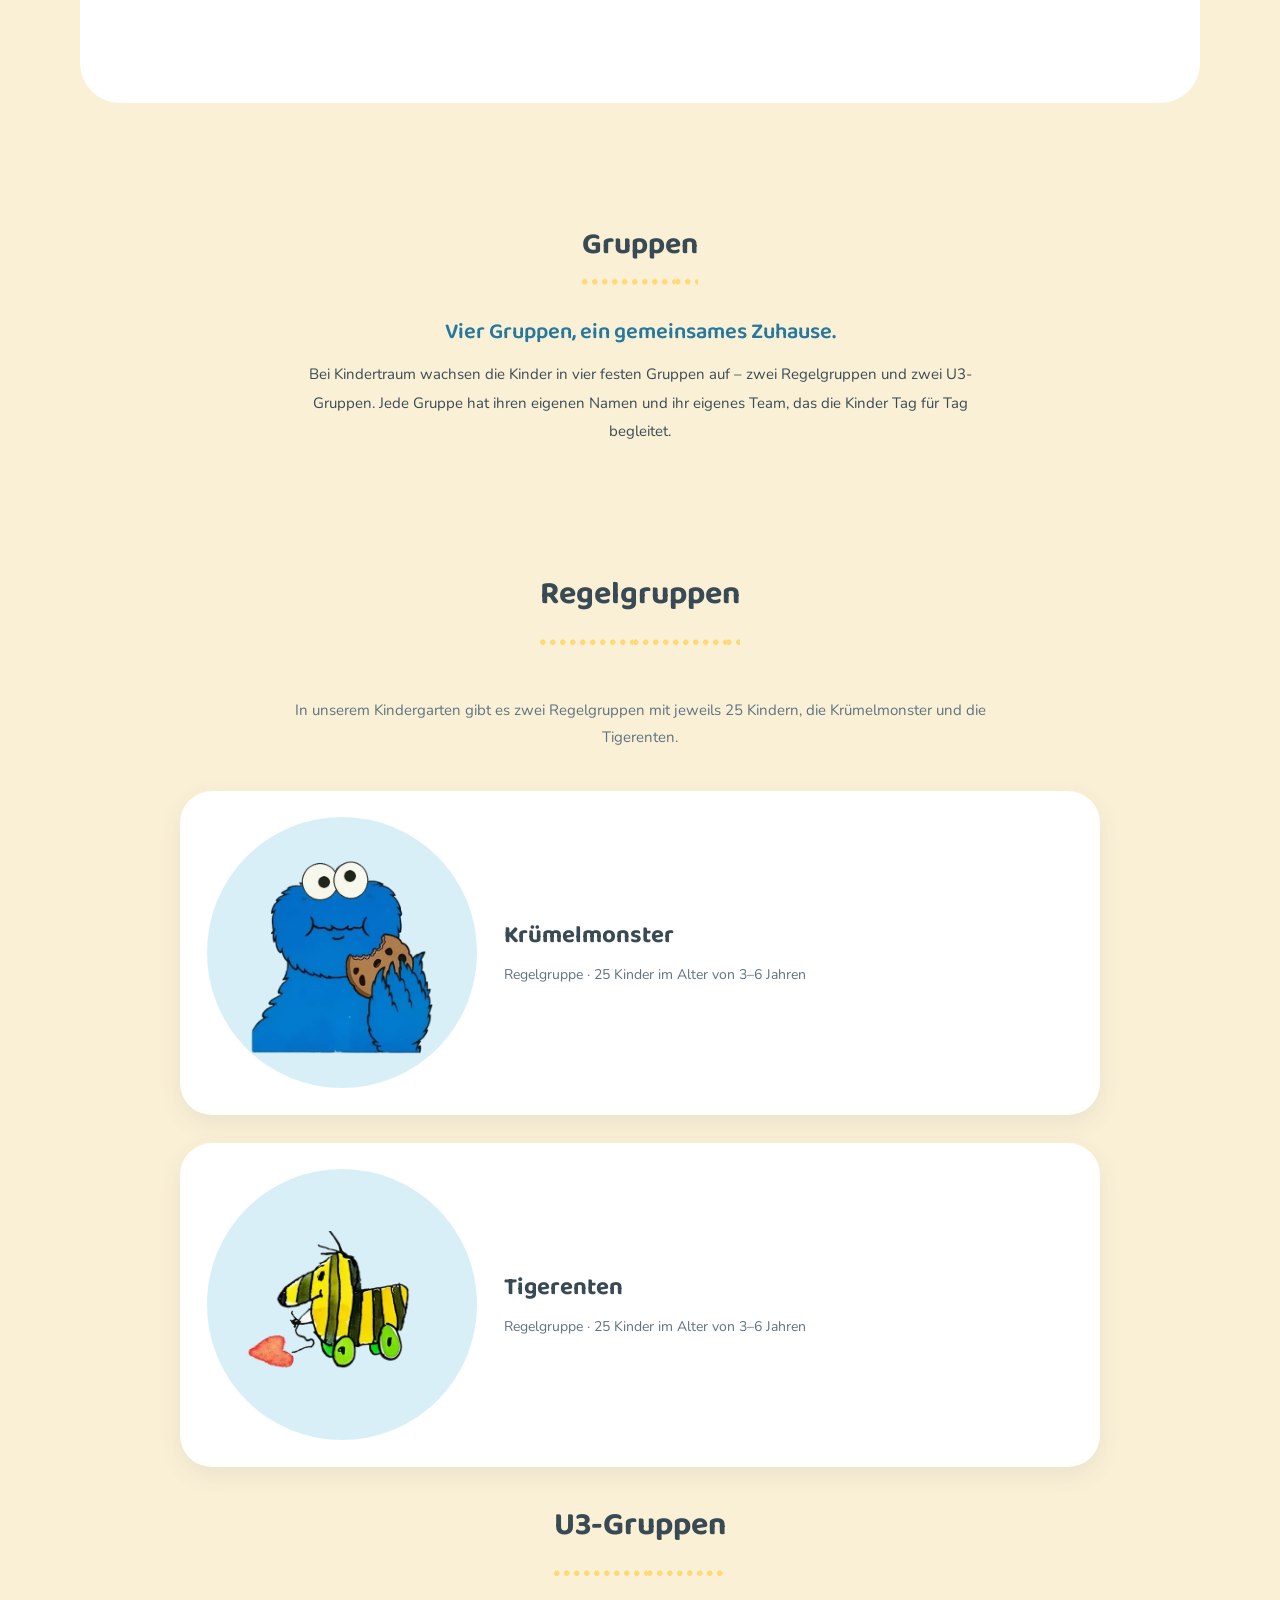
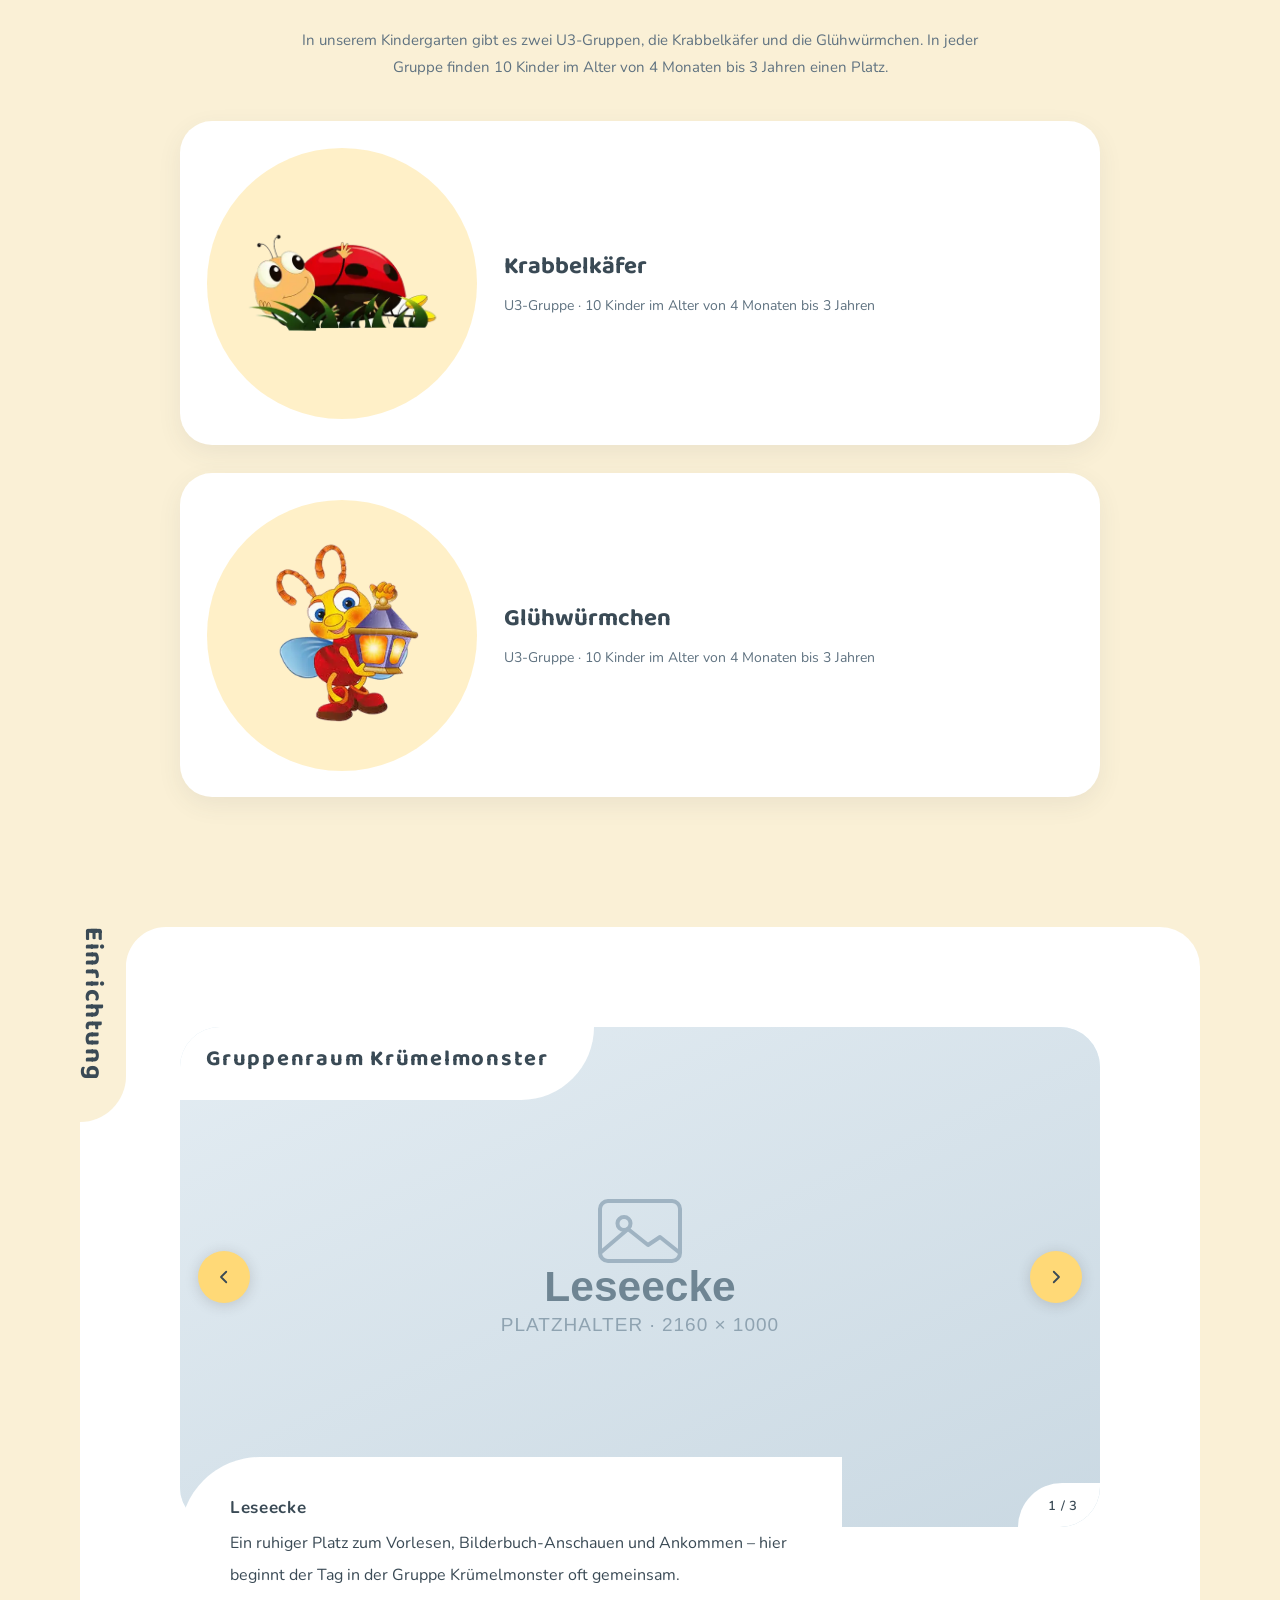
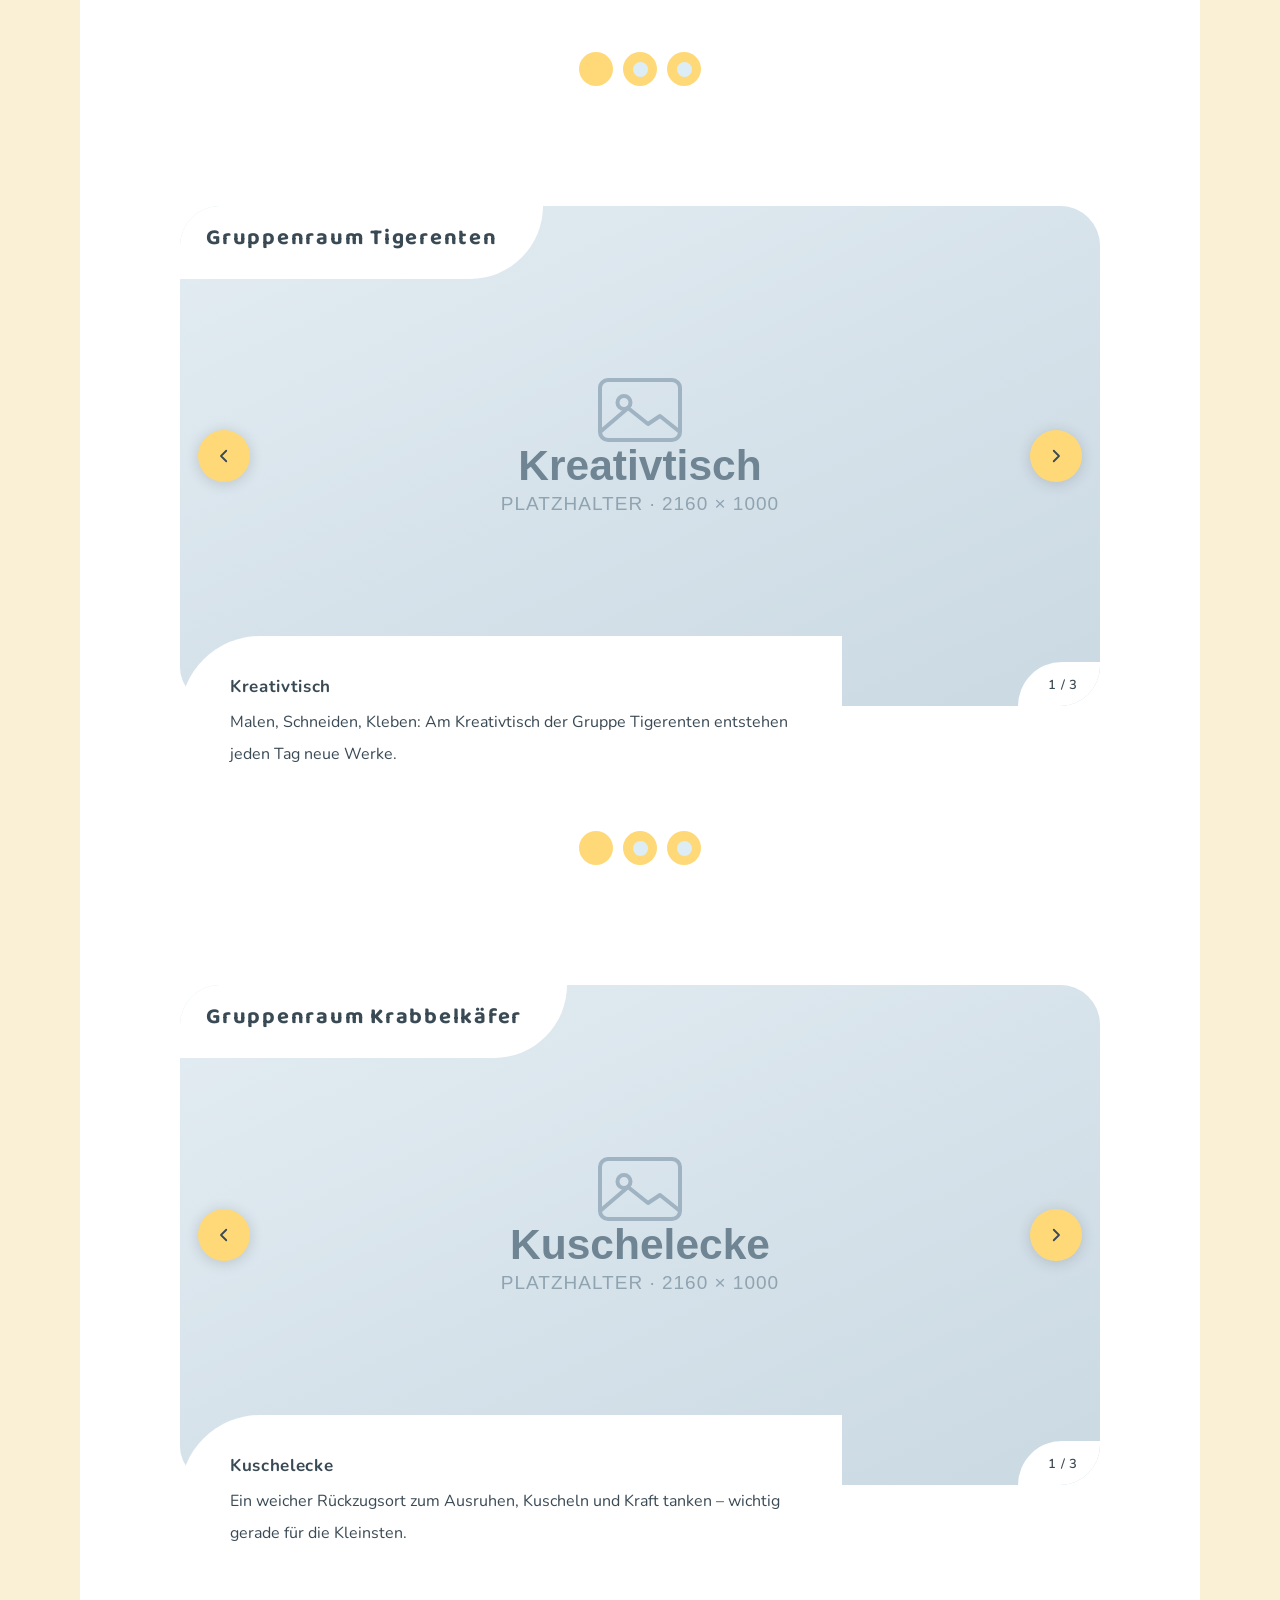
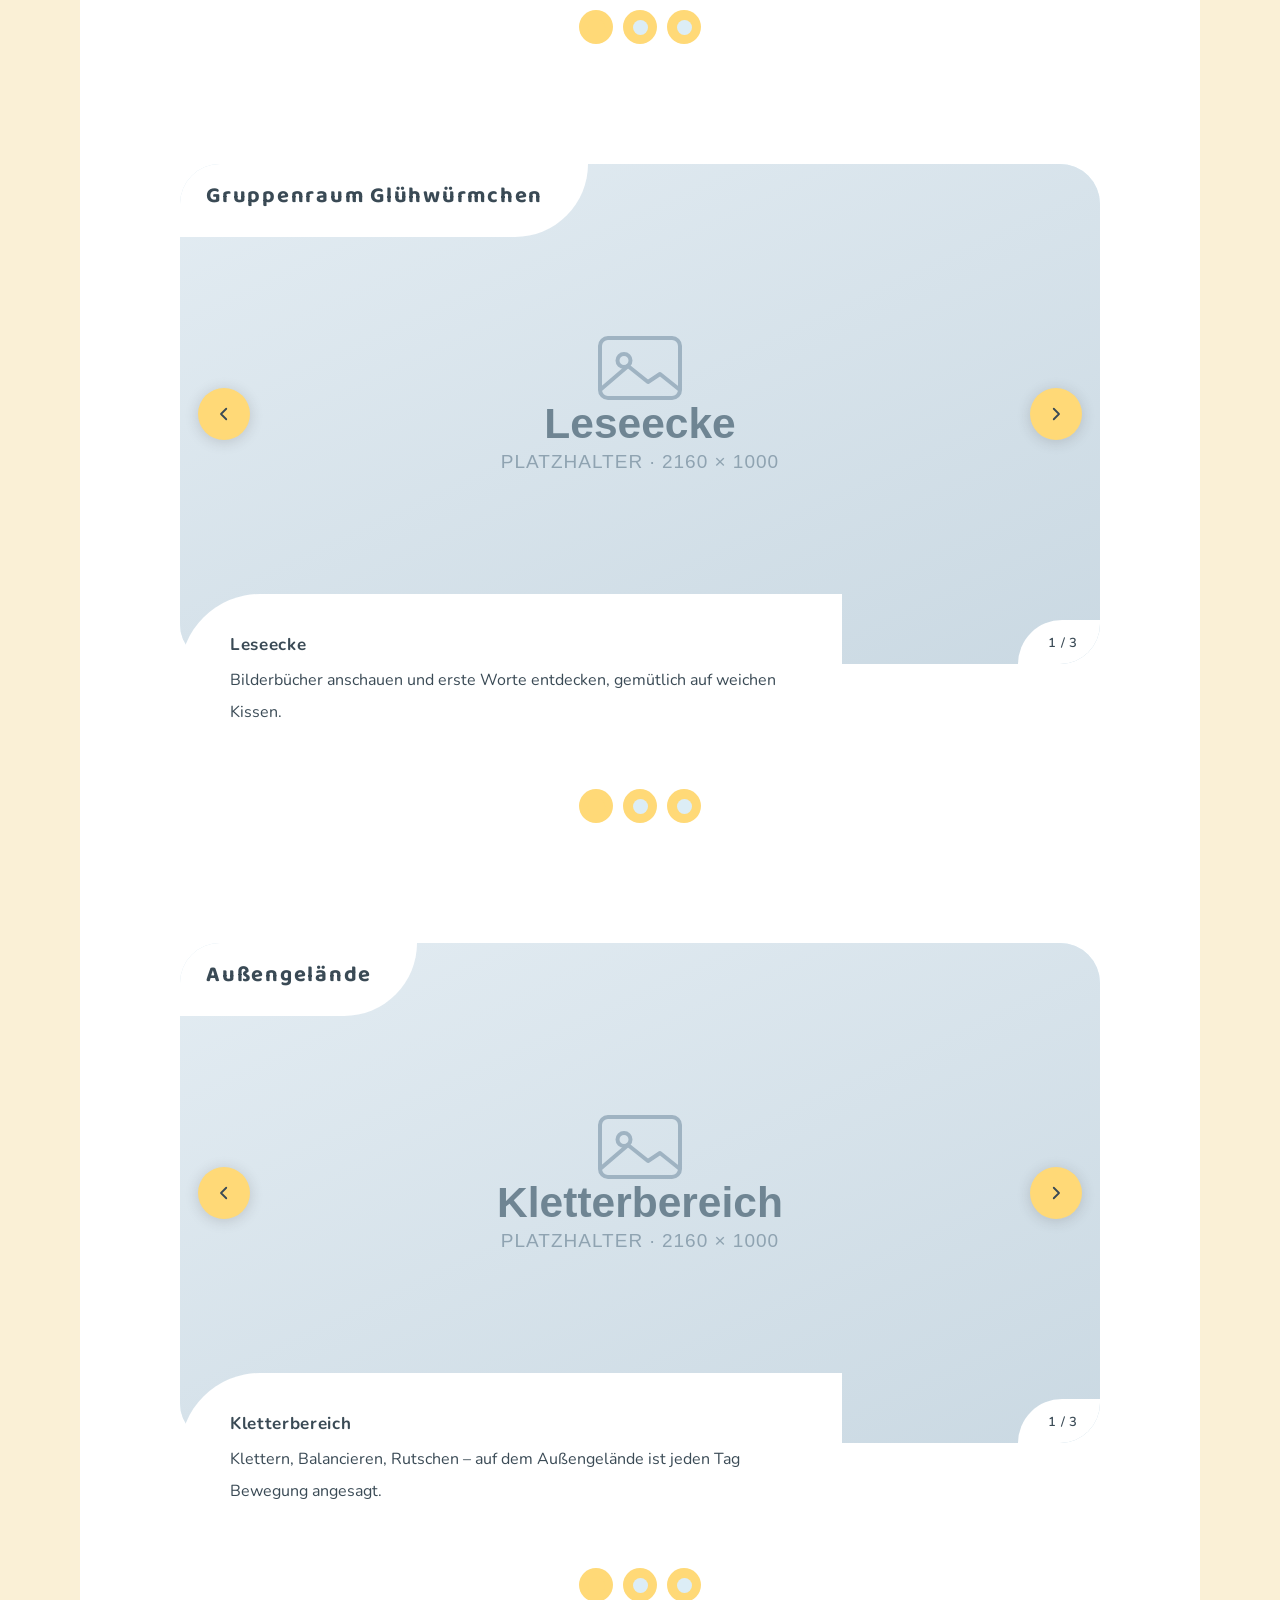
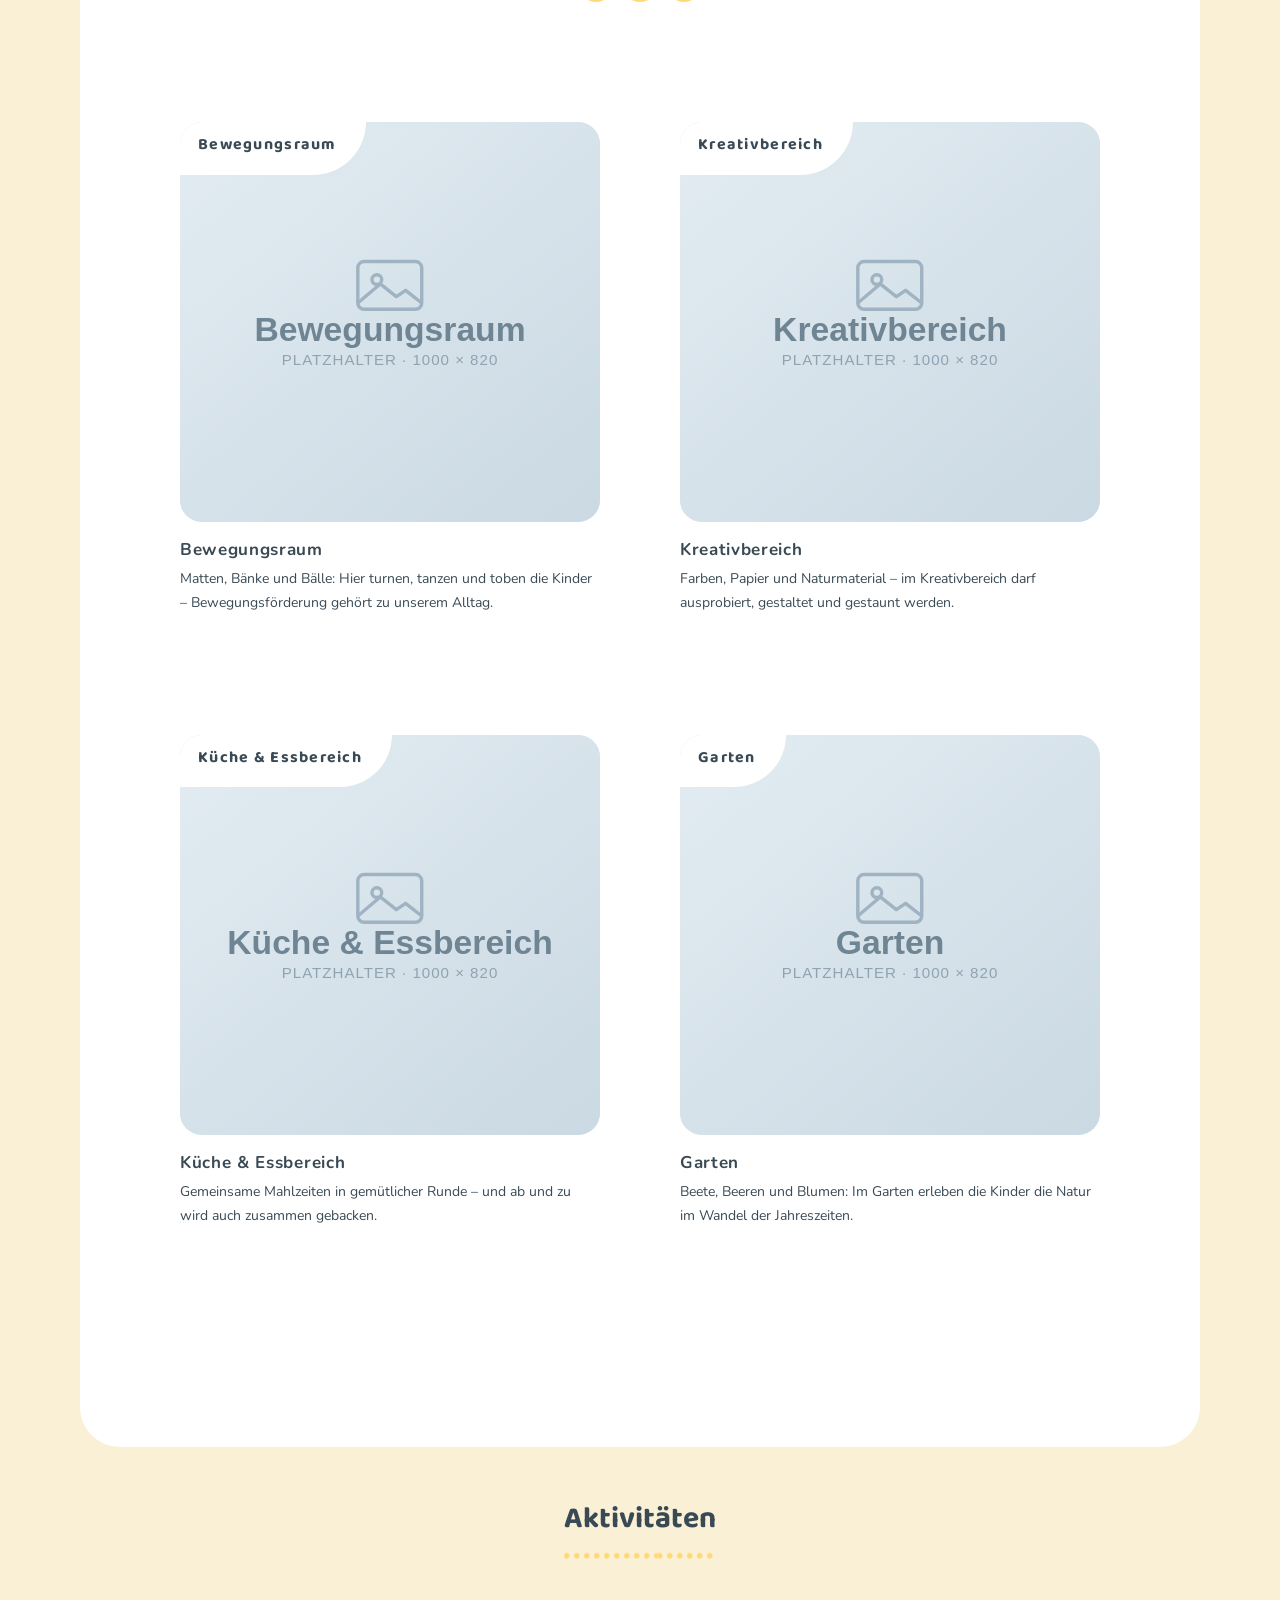
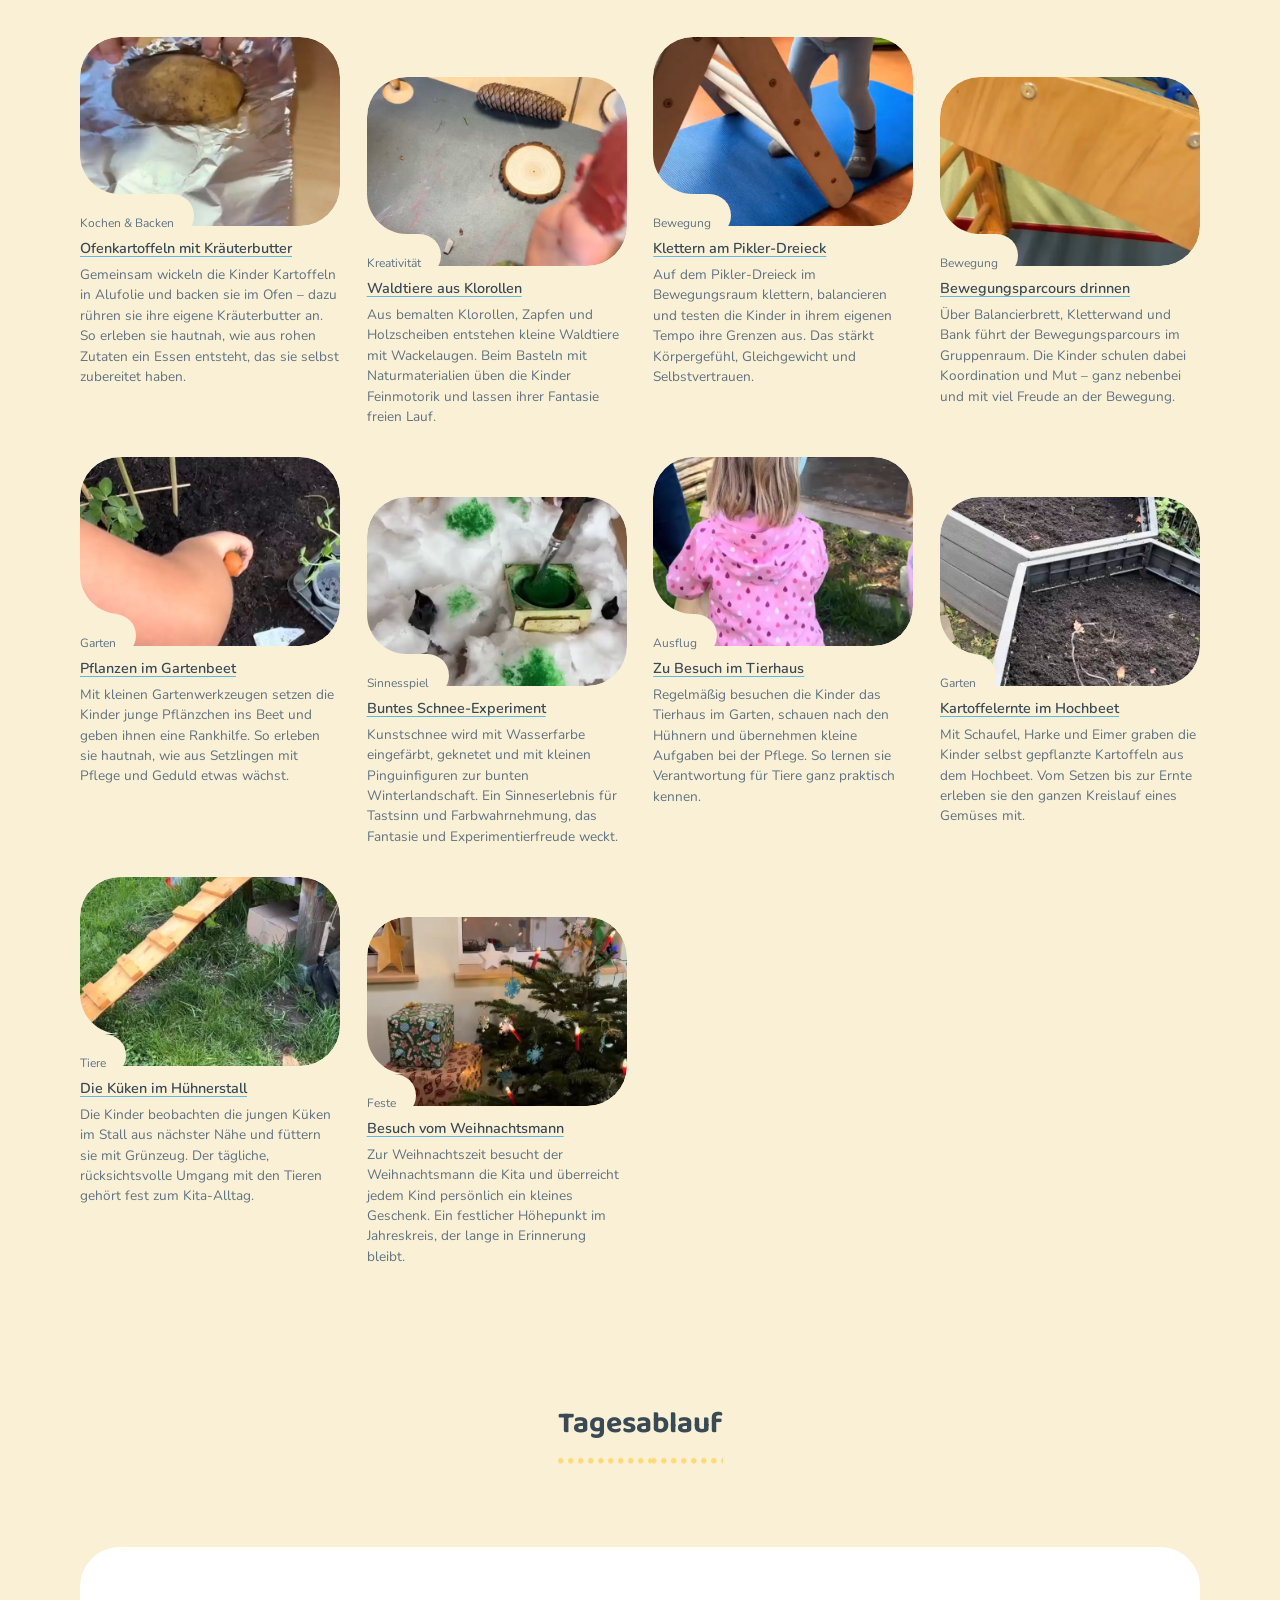
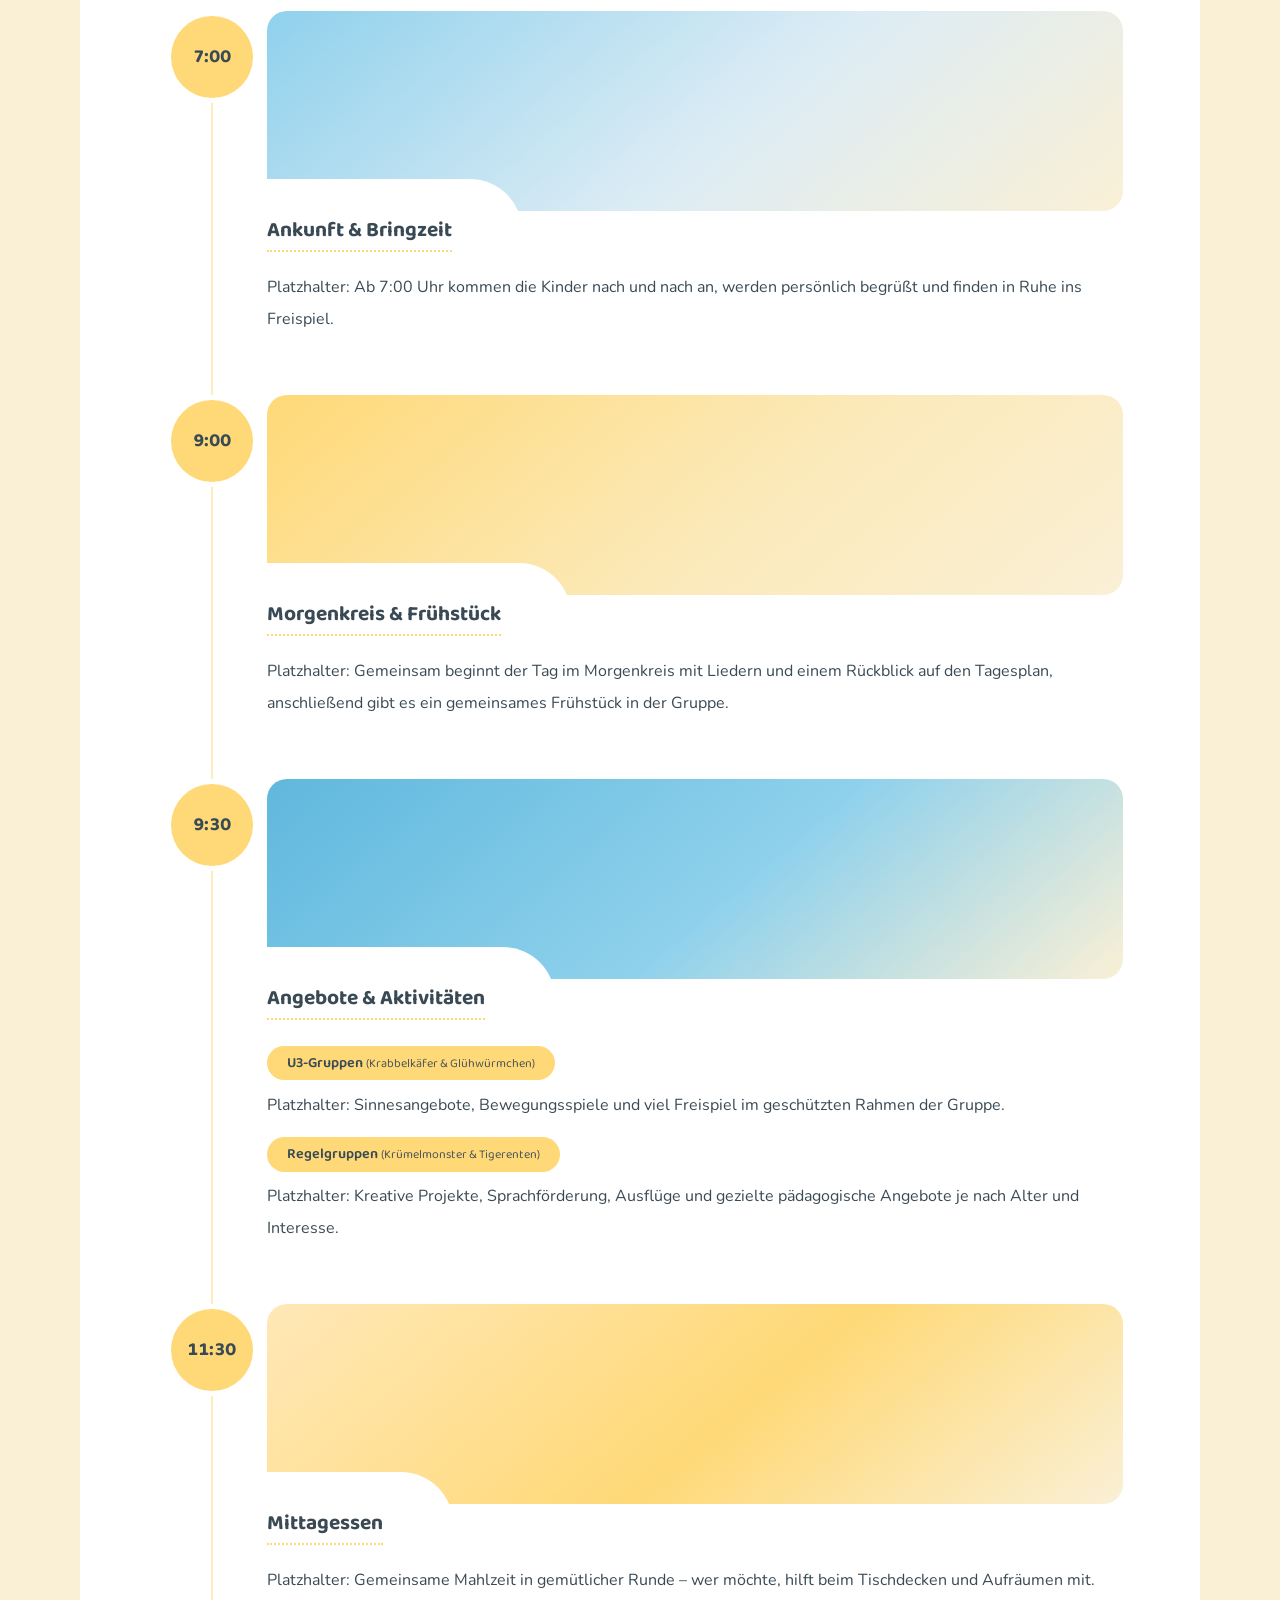
==== commit 62bb6d75: "Mobilansicht der Aktivitäten optimieren" ====
--- a/index.html
+++ b/index.html
@@ -714,7 +714,7 @@
 						<li class="newsList__item">
 							<div class="article__anchor">
 								<figure class="article__img">
-									<video class="ofi" autoplay muted loop playsinline preload="metadata" aria-label="Kinder wickeln Kartoffeln in Alufolie und rühren Kräuterbutter an">
+									<video class="ofi" autoplay muted loop playsinline preload="metadata" poster="assets/img/aktivitaeten-posters/ofenkartoffeln-kraeuterbutter.png" aria-label="Kinder wickeln Kartoffeln in Alufolie und rühren Kräuterbutter an">
 										<source src="assets/video/aktivitaeten/ofenkartoffeln-kraeuterbutter.mp4" type="video/mp4">
 									</video>
 								</figure>
@@ -730,7 +730,7 @@
 						<li class="newsList__item">
 							<div class="article__anchor">
 								<figure class="article__img">
-									<video class="ofi" autoplay muted loop playsinline preload="metadata" aria-label="Kind bemalt eine Klorolle für ein Waldtier-Bastelprojekt">
+									<video class="ofi" autoplay muted loop playsinline preload="metadata" poster="assets/img/aktivitaeten-posters/basteln-klorollen.png" aria-label="Kind bemalt eine Klorolle für ein Waldtier-Bastelprojekt">
 										<source src="assets/video/aktivitaeten/basteln-klorollen.mp4" type="video/mp4">
 									</video>
 								</figure>
@@ -746,7 +746,7 @@
 						<li class="newsList__item">
 							<div class="article__anchor">
 								<figure class="article__img">
-									<video class="ofi" autoplay muted loop playsinline preload="metadata" aria-label="Kind klettert über ein Pikler-Dreieck">
+									<video class="ofi" autoplay muted loop playsinline preload="metadata" poster="assets/img/aktivitaeten-posters/bewegung-pikler-dreieck.png" aria-label="Kind klettert über ein Pikler-Dreieck">
 										<source src="assets/video/aktivitaeten/bewegung-pikler-dreieck.mp4" type="video/mp4">
 									</video>
 								</figure>
@@ -762,7 +762,7 @@
 						<li class="newsList__item">
 							<div class="article__anchor">
 								<figure class="article__img">
-									<video class="ofi" autoplay muted loop playsinline preload="metadata" aria-label="Kind balanciert und klettert im Bewegungsparcours">
+									<video class="ofi" autoplay muted loop playsinline preload="metadata" poster="assets/img/aktivitaeten-posters/bewegungsparcours.png" aria-label="Kind balanciert und klettert im Bewegungsparcours">
 										<source src="assets/video/aktivitaeten/bewegungsparcours.mp4" type="video/mp4">
 									</video>
 								</figure>
@@ -778,7 +778,7 @@
 						<li class="newsList__item">
 							<div class="article__anchor">
 								<figure class="article__img">
-									<video class="ofi" autoplay muted loop playsinline preload="metadata" aria-label="Kind setzt Pflanzen in ein Gartenbeet ein">
+									<video class="ofi" autoplay muted loop playsinline preload="metadata" poster="assets/img/aktivitaeten-posters/garten-pflanzen-einsetzen.png" aria-label="Kind setzt Pflanzen in ein Gartenbeet ein">
 										<source src="assets/video/aktivitaeten/garten-pflanzen-einsetzen.mp4" type="video/mp4">
 									</video>
 								</figure>
@@ -794,7 +794,7 @@
 						<li class="newsList__item">
 							<div class="article__anchor">
 								<figure class="article__img">
-									<video class="ofi" autoplay muted loop playsinline preload="metadata" aria-label="Kind färbt Kunstschnee mit Pinguinfiguren bunt ein">
+									<video class="ofi" autoplay muted loop playsinline preload="metadata" poster="assets/img/aktivitaeten-posters/sinnesspiel-kunstschnee.png" aria-label="Kind färbt Kunstschnee mit Pinguinfiguren bunt ein">
 										<source src="assets/video/aktivitaeten/sinnesspiel-kunstschnee.mp4" type="video/mp4">
 									</video>
 								</figure>
@@ -810,7 +810,7 @@
 						<li class="newsList__item">
 							<div class="article__anchor">
 								<figure class="article__img">
-									<video class="ofi" autoplay muted loop playsinline preload="metadata" aria-label="Kinder besuchen gemeinsam das Tierhaus im Garten">
+									<video class="ofi" autoplay muted loop playsinline preload="metadata" poster="assets/img/aktivitaeten-posters/ausflug-tierhaus.png" aria-label="Kinder besuchen gemeinsam das Tierhaus im Garten">
 										<source src="assets/video/aktivitaeten/ausflug-tierhaus.mp4" type="video/mp4">
 									</video>
 								</figure>
@@ -826,7 +826,7 @@
 						<li class="newsList__item">
 							<div class="article__anchor">
 								<figure class="article__img">
-									<video class="ofi" autoplay muted loop playsinline preload="metadata" aria-label="Kinder graben selbst gepflanzte Kartoffeln aus dem Hochbeet">
+									<video class="ofi" autoplay muted loop playsinline preload="metadata" poster="assets/img/aktivitaeten-posters/kartoffelernte.png" aria-label="Kinder graben selbst gepflanzte Kartoffeln aus dem Hochbeet">
 										<source src="assets/video/aktivitaeten/kartoffelernte.mp4" type="video/mp4">
 									</video>
 								</figure>
@@ -842,7 +842,7 @@
 						<li class="newsList__item">
 							<div class="article__anchor">
 								<figure class="article__img">
-									<video class="ofi" autoplay muted loop playsinline preload="metadata" aria-label="Flauschige Küken im Hühnerstall">
+									<video class="ofi" autoplay muted loop playsinline preload="metadata" poster="assets/img/aktivitaeten-posters/tiere-kueken.png" aria-label="Flauschige Küken im Hühnerstall">
 										<source src="assets/video/aktivitaeten/tiere-kueken.mp4" type="video/mp4">
 									</video>
 								</figure>
@@ -858,7 +858,7 @@
 						<li class="newsList__item">
 							<div class="article__anchor">
 								<figure class="article__img">
-									<video class="ofi" autoplay muted loop playsinline preload="metadata" aria-label="Der Weihnachtsmann überreicht einem Kind ein Geschenk">
+									<video class="ofi" autoplay muted loop playsinline preload="metadata" poster="assets/img/aktivitaeten-posters/weihnachtsfeier.png" aria-label="Der Weihnachtsmann überreicht einem Kind ein Geschenk">
 										<source src="assets/video/aktivitaeten/weihnachtsfeier.mp4" type="video/mp4">
 									</video>
 								</figure>
--- a/assets/css/kindertraum.css
+++ b/assets/css/kindertraum.css
@@ -779,6 +779,70 @@
 	line-height: 1.5;
 	color: var(--kt-ink-soft);
 	text-decoration: none;
+}
+
+/* Smartphone: Jede Aktivitaet als zusammenhaengende Karte darstellen.
+   Die Vorlage beginnt bereits mobil mit zwei Spalten; mit den laengeren
+   Beschreibungen und Hochkantvideos wird das auf kleinen Displays zu eng. */
+@media screen and (max-width: 767px) {
+	.news .newsList {
+		display: block;
+	}
+
+	.news .newsList::before,
+	.news .newsList::after {
+		display: none;
+		content: none;
+	}
+
+	.newsList__item {
+		width: 100%;
+	}
+
+	.newsList__item + .newsList__item {
+		margin-top: 36px;
+	}
+
+	.newsList__item .article__anchor {
+		padding: 0;
+	}
+
+	.newsList__item .article__anchor .article__img {
+		width: 100%;
+		margin: 0 0 16px;
+		border-radius: 28px 28px 28px 0;
+		aspect-ratio: 4 / 3;
+	}
+
+	.newsList__item .article__anchor .article__img::after {
+		display: none;
+		content: none;
+		padding-top: 0;
+	}
+
+	.newsList__item .article__anchor .article__img video {
+		display: block;
+		border-radius: 28px 28px 28px 0;
+	}
+
+	.newsList__item .article__anchor .article__info {
+		padding: 0 4px;
+	}
+
+	.newsList__item .article__anchor .article__info .article__meta-cat {
+		font-size: 1.3rem;
+	}
+
+	.newsList__item .article__anchor .article__info .article__ttl {
+		font-size: 1.8rem;
+		line-height: 1.4;
+	}
+
+	.newsList__item .article__anchor .article__desc {
+		margin-top: 10px;
+		font-size: 1.5rem;
+		line-height: 1.75;
+	}
 }
 
 @media screen and (min-width: 1280px) {
